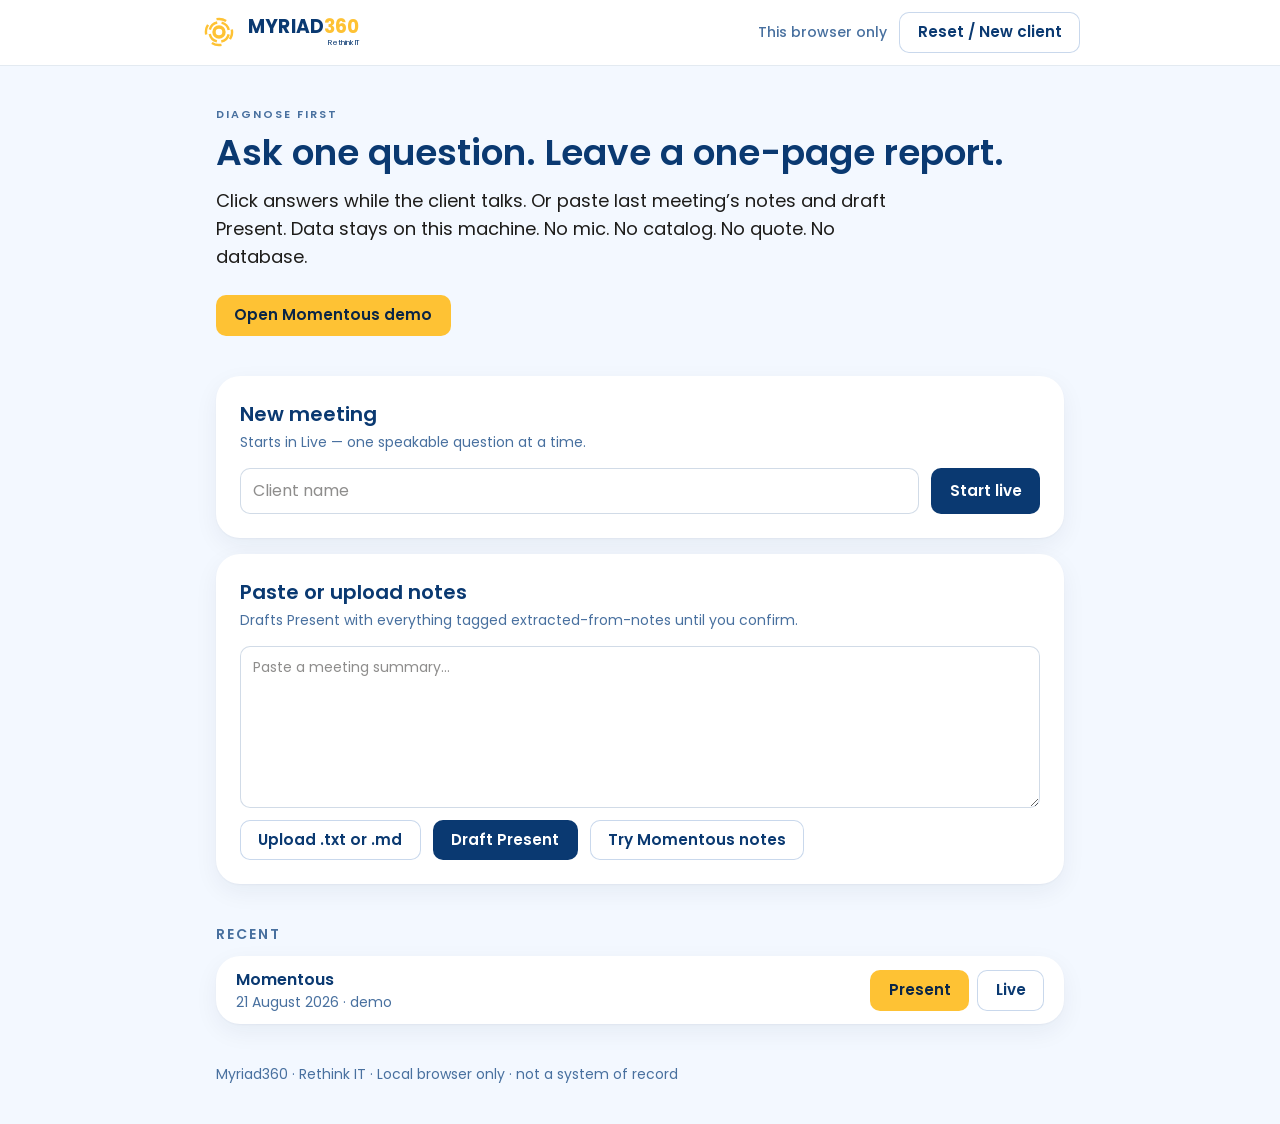
==== index.html @ f8f3e88c "Deploy Discovery Studio to myriad360.foxtcon.com foxtcon/m360-discovery-studio@165ba19d05a9b6068dd83" ====
<!doctype html>
<html lang="en">
  <head>
    <meta charset="UTF-8" />
    <link rel="icon" type="image/svg+xml" href="/favicon.svg" />
    <meta name="viewport" content="width=device-width, initial-scale=1.0" />
    <meta
      name="description"
      content="Myriad360 Discovery Studio — diagnose-first pre-sales workspace for client discovery meetings."
    />
    <title>Discovery Studio · Myriad360</title>
    <script type="module" crossorigin src="/assets/index-vj7OEhHJ.js"></script>
    <link rel="stylesheet" crossorigin href="/assets/index-Cmq-vAqn.css">
  </head>
  <body>
    <div id="root"></div>
  </body>
</html>
---- assets/index-Cmq-vAqn.css ----
@import "https://fonts.googleapis.com/css2?family=Poppins:wght@400;500;600;700&display=swap";@layer components;@layer properties{@supports (((-webkit-hyphens:none)) and (not (margin-trim:inline))) or ((-moz-orient:inline) and (not (color:rgb(from red r g b)))){*,:before,:after,::backdrop{--tw-rotate-x:initial;--tw-rotate-y:initial;--tw-rotate-z:initial;--tw-skew-x:initial;--tw-skew-y:initial;--tw-space-y-reverse:0;--tw-border-style:solid;--tw-leading:initial;--tw-font-weight:initial;--tw-tracking:initial;--tw-shadow:0 0 #0000;--tw-shadow-color:initial;--tw-shadow-alpha:100%;--tw-inset-shadow:0 0 #0000;--tw-inset-shadow-color:initial;--tw-inset-shadow-alpha:100%;--tw-ring-color:initial;--tw-ring-shadow:0 0 #0000;--tw-inset-ring-color:initial;--tw-inset-ring-shadow:0 0 #0000;--tw-ring-inset:initial;--tw-ring-offset-width:0px;--tw-ring-offset-color:#fff;--tw-ring-offset-shadow:0 0 #0000;--tw-backdrop-blur:initial;--tw-backdrop-brightness:initial;--tw-backdrop-contrast:initial;--tw-backdrop-grayscale:initial;--tw-backdrop-hue-rotate:initial;--tw-backdrop-invert:initial;--tw-backdrop-opacity:initial;--tw-backdrop-saturate:initial;--tw-backdrop-sepia:initial}}}@layer theme{:root,:host{--font-sans:"Poppins", ui-sans-serif, system-ui, sans-serif;--font-mono:ui-monospace, SFMono-Regular, Menlo, Monaco, Consolas, "Liberation Mono", "Courier New", monospace;--color-white:#fff;--spacing:.25rem;--container-2xl:42rem;--container-3xl:48rem;--text-xs:.75rem;--text-xs--line-height:calc(1 / .75);--text-sm:.875rem;--text-sm--line-height:calc(1.25 / .875);--text-lg:1.125rem;--text-lg--line-height:calc(1.75 / 1.125);--text-xl:1.25rem;--text-xl--line-height:calc(1.75 / 1.25);--text-2xl:1.5rem;--text-2xl--line-height:calc(2 / 1.5);--text-3xl:1.875rem;--text-3xl--line-height:calc(2.25 / 1.875);--text-4xl:2.25rem;--text-4xl--line-height:calc(2.5 / 2.25);--font-weight-normal:400;--font-weight-medium:500;--font-weight-semibold:600;--font-weight-bold:700;--tracking-wide:.025em;--leading-tight:1.25;--leading-snug:1.375;--leading-relaxed:1.625;--radius-2xl:1rem;--default-font-family:var(--font-sans);--default-mono-font-family:var(--font-mono);--color-navy:#0a3971;--color-midnight:#0a2546;--color-amber:#fec234;--color-dodger:#2287fd;--color-steel:#48709f;--color-alice:#f3f8ff;--color-ink:#1d1c1a;--color-success:#259d4d;--color-danger:#ea384c}}@layer base{*,:after,:before,::backdrop{box-sizing:border-box;border:0 solid;margin:0;padding:0}::file-selector-button{box-sizing:border-box;border:0 solid;margin:0;padding:0}html,:host{-webkit-text-size-adjust:100%;tab-size:4;line-height:1.5;font-family:var(--default-font-family,-apple-system, BlinkMacSystemFont, "Segoe UI", Roboto, "Helvetica Neue", "Noto Sans", Arial, sans-serif, "Apple Color Emoji", "Segoe UI Emoji", "Segoe UI Symbol", "Noto Color Emoji");font-feature-settings:var(--default-font-feature-settings,normal);font-variation-settings:var(--default-font-variation-settings,normal);-webkit-tap-highlight-color:transparent}hr{height:0;color:inherit;border-top-width:1px}abbr:where([title]){-webkit-text-decoration:underline dotted;text-decoration:underline dotted}h1,h2,h3,h4,h5,h6{font-size:inherit;font-weight:inherit}a{color:inherit;-webkit-text-decoration:inherit;-webkit-text-decoration:inherit;-webkit-text-decoration:inherit;-webkit-text-decoration:inherit;text-decoration:inherit}b,strong{font-weight:bolder}code,kbd,samp,pre{font-family:var(--default-mono-font-family,ui-monospace, SFMono-Regular, Menlo, Monaco, Consolas, "Liberation Mono", "Courier New", monospace);font-feature-settings:var(--default-mono-font-feature-settings,normal);font-variation-settings:var(--default-mono-font-variation-settings,normal);font-size:1em}small{font-size:80%}sub,sup{vertical-align:baseline;font-size:75%;line-height:0;position:relative}sub{bottom:-.25em}sup{top:-.5em}table{text-indent:0;border-color:inherit;border-collapse:collapse}:-moz-focusring:where(:not(iframe)){outline:auto}progress{vertical-align:baseline}summary{display:list-item}ol,ul,menu{list-style:none}img,svg,video,canvas,audio,iframe,embed,object{vertical-align:middle;display:block}img,video{max-width:100%;height:auto}button,input,select,optgroup,textarea{font:inherit;font-feature-settings:inherit;font-variation-settings:inherit;letter-spacing:inherit;color:inherit;opacity:1;background-color:#0000;border-radius:0}::file-selector-button{font:inherit;font-feature-settings:inherit;font-variation-settings:inherit;letter-spacing:inherit;color:inherit;opacity:1;background-color:#0000;border-radius:0}:where(select:is([multiple],[size])) optgroup{font-weight:bolder}:where(select:is([multiple],[size])) optgroup option{padding-inline-start:20px}::file-selector-button{margin-inline-end:4px}::placeholder{opacity:1}@supports (not ((-webkit-appearance:-apple-pay-button))) or (contain-intrinsic-size:1px){::placeholder{color:currentColor}@supports (color:color-mix(in lab, red, red)){::placeholder{color:color-mix(in oklab, currentcolor 50%, transparent)}}}textarea{resize:vertical}::-webkit-search-decoration{-webkit-appearance:none}::-webkit-date-and-time-value{min-height:1lh;text-align:inherit}::-webkit-datetime-edit{display:inline-flex}::-webkit-datetime-edit-fields-wrapper{padding:0}::-webkit-datetime-edit{padding-block:0}::-webkit-datetime-edit-year-field{padding-block:0}::-webkit-datetime-edit-month-field{padding-block:0}::-webkit-datetime-edit-day-field{padding-block:0}::-webkit-datetime-edit-hour-field{padding-block:0}::-webkit-datetime-edit-minute-field{padding-block:0}::-webkit-datetime-edit-second-field{padding-block:0}::-webkit-datetime-edit-millisecond-field{padding-block:0}::-webkit-datetime-edit-meridiem-field{padding-block:0}::-webkit-calendar-picker-indicator{line-height:1}:-moz-ui-invalid{box-shadow:none}button,input:where([type=button],[type=reset],[type=submit]){appearance:button}::file-selector-button{appearance:button}::-webkit-inner-spin-button{height:auto}::-webkit-outer-spin-button{height:auto}[hidden]:where(:not([hidden=until-found])){display:none!important}}@layer utilities{.sr-only{clip-path:inset(50%);white-space:nowrap;border-width:0;width:1px;height:1px;margin:-1px;padding:0;position:absolute;overflow:hidden}.sticky{position:sticky}.top-0{top:0}.z-20{z-index:20}.mx-1{margin-inline:var(--spacing)}.mx-auto{margin-inline:auto}.mt-0\.5{margin-top:calc(var(--spacing) * .5)}.mt-1{margin-top:var(--spacing)}.mt-1\.5{margin-top:calc(var(--spacing) * 1.5)}.mt-2{margin-top:calc(var(--spacing) * 2)}.mt-3{margin-top:calc(var(--spacing) * 3)}.mt-4{margin-top:calc(var(--spacing) * 4)}.mt-5{margin-top:calc(var(--spacing) * 5)}.mt-6{margin-top:calc(var(--spacing) * 6)}.mt-8{margin-top:calc(var(--spacing) * 8)}.mt-10{margin-top:calc(var(--spacing) * 10)}.mb-3{margin-bottom:calc(var(--spacing) * 3)}.mb-4{margin-bottom:calc(var(--spacing) * 4)}.mb-5{margin-bottom:calc(var(--spacing) * 5)}.ml-2{margin-left:calc(var(--spacing) * 2)}.block{display:block}.contents{display:contents}.flex{display:flex}.grid{display:grid}.hidden{display:none}.inline-flex{display:inline-flex}.h-1\.5{height:calc(var(--spacing) * 1.5)}.h-5{height:calc(var(--spacing) * 5)}.min-h-screen{min-height:100vh}.w-1\.5{width:calc(var(--spacing) * 1.5)}.w-3{width:calc(var(--spacing) * 3)}.w-5{width:calc(var(--spacing) * 5)}.w-full{width:100%}.max-w-2xl{max-width:var(--container-2xl)}.max-w-3xl{max-width:var(--container-3xl)}.max-w-\[720px\]{max-width:720px}.max-w-\[880px\]{max-width:880px}.max-w-\[1180px\]{max-width:1180px}.min-w-0{min-width:0}.min-w-\[220px\]{min-width:220px}.flex-1{flex:1}.shrink-0{flex-shrink:0}.transform{transform:var(--tw-rotate-x,) var(--tw-rotate-y,) var(--tw-rotate-z,) var(--tw-skew-x,) var(--tw-skew-y,)}.cursor-pointer{cursor:pointer}.flex-col{flex-direction:column}.flex-wrap{flex-wrap:wrap}.items-baseline{align-items:baseline}.items-center{align-items:center}.items-end{align-items:flex-end}.items-start{align-items:flex-start}.items-stretch{align-items:stretch}.justify-between{justify-content:space-between}.justify-center{justify-content:center}.justify-end{justify-content:flex-end}.gap-1{gap:var(--spacing)}.gap-2{gap:calc(var(--spacing) * 2)}.gap-2\.5{gap:calc(var(--spacing) * 2.5)}.gap-3{gap:calc(var(--spacing) * 3)}.gap-4{gap:calc(var(--spacing) * 4)}:where(.space-y-2>:not(:last-child)){--tw-space-y-reverse:0;margin-block-start:calc(calc(var(--spacing) * 2) * var(--tw-space-y-reverse));margin-block-end:calc(calc(var(--spacing) * 2) * calc(1 - var(--tw-space-y-reverse)))}.self-center{align-self:center}.self-end{align-self:flex-end}.truncate{text-overflow:ellipsis;white-space:nowrap;overflow:hidden}.overflow-hidden{overflow:hidden}.rounded-2xl{border-radius:var(--radius-2xl)}.rounded-\[0\.3rem\]{border-radius:.3rem}.rounded-\[0\.5rem\]{border-radius:.5rem}.rounded-\[0\.625rem\]{border-radius:.625rem}.rounded-full{border-radius:2147483647px}.border{border-style:var(--tw-border-style);border-width:1px}.border-0{border-style:var(--tw-border-style);border-width:0}.border-t-2{border-top-style:var(--tw-border-style);border-top-width:2px}.border-b{border-bottom-style:var(--tw-border-style);border-bottom-width:1px}.border-l-\[6px\]{border-left-style:var(--tw-border-style);border-left-width:6px}.border-dashed{--tw-border-style:dashed;border-style:dashed}.border-amber{border-color:var(--color-amber)}.border-steel\/15{border-color:#48709f26}@supports (color:color-mix(in lab, red, red)){.border-steel\/15{border-color:color-mix(in oklab, var(--color-steel) 15%, transparent)}}.border-steel\/25{border-color:#48709f40}@supports (color:color-mix(in lab, red, red)){.border-steel\/25{border-color:color-mix(in oklab, var(--color-steel) 25%, transparent)}}.border-steel\/35{border-color:#48709f59}@supports (color:color-mix(in lab, red, red)){.border-steel\/35{border-color:color-mix(in oklab, var(--color-steel) 35%, transparent)}}.border-steel\/40{border-color:#48709f66}@supports (color:color-mix(in lab, red, red)){.border-steel\/40{border-color:color-mix(in oklab, var(--color-steel) 40%, transparent)}}.bg-alice{background-color:var(--color-alice)}.bg-amber{background-color:var(--color-amber)}.bg-amber\/25{background-color:#fec23440}@supports (color:color-mix(in lab, red, red)){.bg-amber\/25{background-color:color-mix(in oklab, var(--color-amber) 25%, transparent)}}.bg-dodger{background-color:var(--color-dodger)}.bg-navy{background-color:var(--color-navy)}.bg-success\/10{background-color:#259d4d1a}@supports (color:color-mix(in lab, red, red)){.bg-success\/10{background-color:color-mix(in oklab, var(--color-success) 10%, transparent)}}.bg-transparent{background-color:#0000}.bg-white{background-color:var(--color-white)}.bg-white\/95{background-color:#fffffff2}@supports (color:color-mix(in lab, red, red)){.bg-white\/95{background-color:color-mix(in oklab, var(--color-white) 95%, transparent)}}.p-0\.5{padding:calc(var(--spacing) * .5)}.px-2{padding-inline:calc(var(--spacing) * 2)}.px-2\.5{padding-inline:calc(var(--spacing) * 2.5)}.px-3{padding-inline:calc(var(--spacing) * 3)}.px-4{padding-inline:calc(var(--spacing) * 4)}.px-5{padding-inline:calc(var(--spacing) * 5)}.px-6{padding-inline:calc(var(--spacing) * 6)}.px-8{padding-inline:calc(var(--spacing) * 8)}.py-0\.5{padding-block:calc(var(--spacing) * .5)}.py-1\.5{padding-block:calc(var(--spacing) * 1.5)}.py-2{padding-block:calc(var(--spacing) * 2)}.py-2\.5{padding-block:calc(var(--spacing) * 2.5)}.py-3{padding-block:calc(var(--spacing) * 3)}.py-5{padding-block:calc(var(--spacing) * 5)}.py-6{padding-block:calc(var(--spacing) * 6)}.py-8{padding-block:calc(var(--spacing) * 8)}.py-10{padding-block:calc(var(--spacing) * 10)}.py-12{padding-block:calc(var(--spacing) * 12)}.pb-2{padding-bottom:calc(var(--spacing) * 2)}.pb-10{padding-bottom:calc(var(--spacing) * 10)}.text-center{text-align:center}.text-left{text-align:left}.text-right{text-align:right}.text-2xl{font-size:var(--text-2xl);line-height:var(--tw-leading,var(--text-2xl--line-height))}.text-3xl{font-size:var(--text-3xl);line-height:var(--tw-leading,var(--text-3xl--line-height))}.text-4xl{font-size:var(--text-4xl);line-height:var(--tw-leading,var(--text-4xl--line-height))}.text-lg{font-size:var(--text-lg);line-height:var(--tw-leading,var(--text-lg--line-height))}.text-sm{font-size:var(--text-sm);line-height:var(--tw-leading,var(--text-sm--line-height))}.text-xl{font-size:var(--text-xl);line-height:var(--tw-leading,var(--text-xl--line-height))}.text-xs{font-size:var(--text-xs);line-height:var(--tw-leading,var(--text-xs--line-height))}.text-\[0\.98rem\]{font-size:.98rem}.text-\[1\.02rem\]{font-size:1.02rem}.text-\[1\.35rem\]{font-size:1.35rem}.text-\[10px\]{font-size:10px}.text-\[11px\]{font-size:11px}.text-\[12px\]{font-size:12px}.leading-none{--tw-leading:1;line-height:1}.leading-relaxed{--tw-leading:var(--leading-relaxed);line-height:var(--leading-relaxed)}.leading-snug{--tw-leading:var(--leading-snug);line-height:var(--leading-snug)}.leading-tight{--tw-leading:var(--leading-tight);line-height:var(--leading-tight)}.font-bold{--tw-font-weight:var(--font-weight-bold);font-weight:var(--font-weight-bold)}.font-medium{--tw-font-weight:var(--font-weight-medium);font-weight:var(--font-weight-medium)}.font-normal{--tw-font-weight:var(--font-weight-normal);font-weight:var(--font-weight-normal)}.font-semibold{--tw-font-weight:var(--font-weight-semibold);font-weight:var(--font-weight-semibold)}.tracking-\[0\.01em\]{--tw-tracking:.01em;letter-spacing:.01em}.tracking-\[0\.14em\]{--tw-tracking:.14em;letter-spacing:.14em}.tracking-\[0\.16em\]{--tw-tracking:.16em;letter-spacing:.16em}.tracking-\[0\.18em\]{--tw-tracking:.18em;letter-spacing:.18em}.tracking-wide{--tw-tracking:var(--tracking-wide);letter-spacing:var(--tracking-wide)}.text-danger{color:var(--color-danger)}.text-dodger{color:var(--color-dodger)}.text-ink{color:var(--color-ink)}.text-midnight{color:var(--color-midnight)}.text-navy{color:var(--color-navy)}.text-navy\/70{color:#0a3971b3}@supports (color:color-mix(in lab, red, red)){.text-navy\/70{color:color-mix(in oklab, var(--color-navy) 70%, transparent)}}.text-steel{color:var(--color-steel)}.text-success{color:var(--color-success)}.text-transparent{color:#0000}.text-white{color:var(--color-white)}.uppercase{text-transform:uppercase}.no-underline{text-decoration-line:none}.shadow{--tw-shadow:0 1px 3px 0 var(--tw-shadow-color,#0000001a), 0 1px 2px -1px var(--tw-shadow-color,#0000001a);box-shadow:var(--tw-inset-shadow), var(--tw-inset-ring-shadow), var(--tw-ring-offset-shadow), var(--tw-ring-shadow), var(--tw-shadow)}.backdrop-blur{--tw-backdrop-blur:blur(8px);-webkit-backdrop-filter:var(--tw-backdrop-blur,) var(--tw-backdrop-brightness,) var(--tw-backdrop-contrast,) var(--tw-backdrop-grayscale,) var(--tw-backdrop-hue-rotate,) var(--tw-backdrop-invert,) var(--tw-backdrop-opacity,) var(--tw-backdrop-saturate,) var(--tw-backdrop-sepia,);backdrop-filter:var(--tw-backdrop-blur,) var(--tw-backdrop-brightness,) var(--tw-backdrop-contrast,) var(--tw-backdrop-grayscale,) var(--tw-backdrop-hue-rotate,) var(--tw-backdrop-invert,) var(--tw-backdrop-opacity,) var(--tw-backdrop-saturate,) var(--tw-backdrop-sepia,)}.outline-none{--tw-outline-style:none;outline-style:none}.focus\:border-dodger:focus{border-color:var(--color-dodger)}@media (width>=40rem){.sm\:block{display:block}.sm\:inline{display:inline}.sm\:flex-row{flex-direction:row}.sm\:px-10{padding-inline:calc(var(--spacing) * 10)}}@media (width>=48rem){.md\:grid-cols-2{grid-template-columns:repeat(2,minmax(0,1fr))}}@media (width>=64rem){.lg\:block{display:block}.lg\:flex-row{flex-direction:row}.lg\:items-stretch{align-items:stretch}}@media print{.print\:mb-2{margin-bottom:calc(var(--spacing) * 2)}.print\:mb-3{margin-bottom:calc(var(--spacing) * 3)}.print\:block{display:block}.print\:max-w-none{max-width:none}.print\:bg-white{background-color:var(--color-white)}.print\:px-0{padding-inline:0}.print\:px-2{padding-inline:calc(var(--spacing) * 2)}.print\:px-4{padding-inline:calc(var(--spacing) * 4)}.print\:py-0{padding-block:0}.print\:py-2{padding-block:calc(var(--spacing) * 2)}.print\:py-3{padding-block:calc(var(--spacing) * 3)}.print\:text-\[8\.5pt\]{font-size:8.5pt}.print\:text-\[8pt\]{font-size:8pt}.print\:text-\[9\.5pt\]{font-size:9.5pt}.print\:text-\[9pt\]{font-size:9pt}.print\:text-\[10\.5pt\]{font-size:10.5pt}.print\:text-\[10pt\]{font-size:10pt}.print\:text-\[13pt\]{font-size:13pt}.print\:text-\[16pt\]{font-size:16pt}.print\:text-\[18pt\]{font-size:18pt}}}html{font-family:var(--font-sans)}body{color:#1d1c1a;-webkit-font-smoothing:antialiased;background:#f3f8ff;min-height:100vh;margin:0}#root{min-height:100vh}.btn{cursor:pointer;border:none;border-radius:.625rem;justify-content:center;align-items:center;gap:.5rem;padding:.7rem 1.15rem;font-size:.95rem;font-weight:600;line-height:1.2;text-decoration:none;transition:background-color .14s,color .14s,box-shadow .14s;display:inline-flex}.btn-primary{color:#fff;background:#0a3971}.btn-primary:hover,.btn-amber{color:#0a2546;background:#fec234}.btn-amber:hover{color:#0a2546;filter:brightness(.97);background:#fec234}.btn-ghost{color:#0a3971;background:#fff;box-shadow:inset 0 0 0 1px #c9d8ec}.btn-ghost:hover{color:#0a2546;box-shadow:none;background:#fec234}.card{background:#fff;border-radius:1.5rem;box-shadow:0 1px 2px #0a25460a,0 8px 24px #0a25460f}@media print{@page{size:letter;margin:.42in .48in}html,body{color:#1d1c1a!important;background:#fff!important}.no-print{display:none!important}.print-document{box-shadow:none!important;max-width:none!important;margin:0!important;padding:0!important}.card{break-inside:avoid;box-shadow:none!important}.print-tight{gap:.35rem!important;padding:.55rem .7rem!important}.planes-row{flex-direction:row!important;align-items:stretch!important;gap:.2rem!important;display:flex!important}a[href]:after{content:none!important}}@property --tw-rotate-x{syntax:"*";inherits:false}@property --tw-rotate-y{syntax:"*";inherits:false}@property --tw-rotate-z{syntax:"*";inherits:false}@property --tw-skew-x{syntax:"*";inherits:false}@property --tw-skew-y{syntax:"*";inherits:false}@property --tw-space-y-reverse{syntax:"*";inherits:false;initial-value:0}@property --tw-border-style{syntax:"*";inherits:false;initial-value:solid}@property --tw-leading{syntax:"*";inherits:false}@property --tw-font-weight{syntax:"*";inherits:false}@property --tw-tracking{syntax:"*";inherits:false}@property --tw-shadow{syntax:"*";inherits:false;initial-value:0 0 #0000}@property --tw-shadow-color{syntax:"*";inherits:false}@property --tw-shadow-alpha{syntax:"<percentage>";inherits:false;initial-value:100%}@property --tw-inset-shadow{syntax:"*";inherits:false;initial-value:0 0 #0000}@property --tw-inset-shadow-color{syntax:"*";inherits:false}@property --tw-inset-shadow-alpha{syntax:"<percentage>";inherits:false;initial-value:100%}@property --tw-ring-color{syntax:"*";inherits:false}@property --tw-ring-shadow{syntax:"*";inherits:false;initial-value:0 0 #0000}@property --tw-inset-ring-color{syntax:"*";inherits:false}@property --tw-inset-ring-shadow{syntax:"*";inherits:false;initial-value:0 0 #0000}@property --tw-ring-inset{syntax:"*";inherits:false}@property --tw-ring-offset-width{syntax:"<length>";inherits:false;initial-value:0}@property --tw-ring-offset-color{syntax:"*";inherits:false;initial-value:#fff}@property --tw-ring-offset-shadow{syntax:"*";inherits:false;initial-value:0 0 #0000}@property --tw-backdrop-blur{syntax:"*";inherits:false}@property --tw-backdrop-brightness{syntax:"*";inherits:false}@property --tw-backdrop-contrast{syntax:"*";inherits:false}@property --tw-backdrop-grayscale{syntax:"*";inherits:false}@property --tw-backdrop-hue-rotate{syntax:"*";inherits:false}@property --tw-backdrop-invert{syntax:"*";inherits:false}@property --tw-backdrop-opacity{syntax:"*";inherits:false}@property --tw-backdrop-saturate{syntax:"*";inherits:false}@property --tw-backdrop-sepia{syntax:"*";inherits:false}
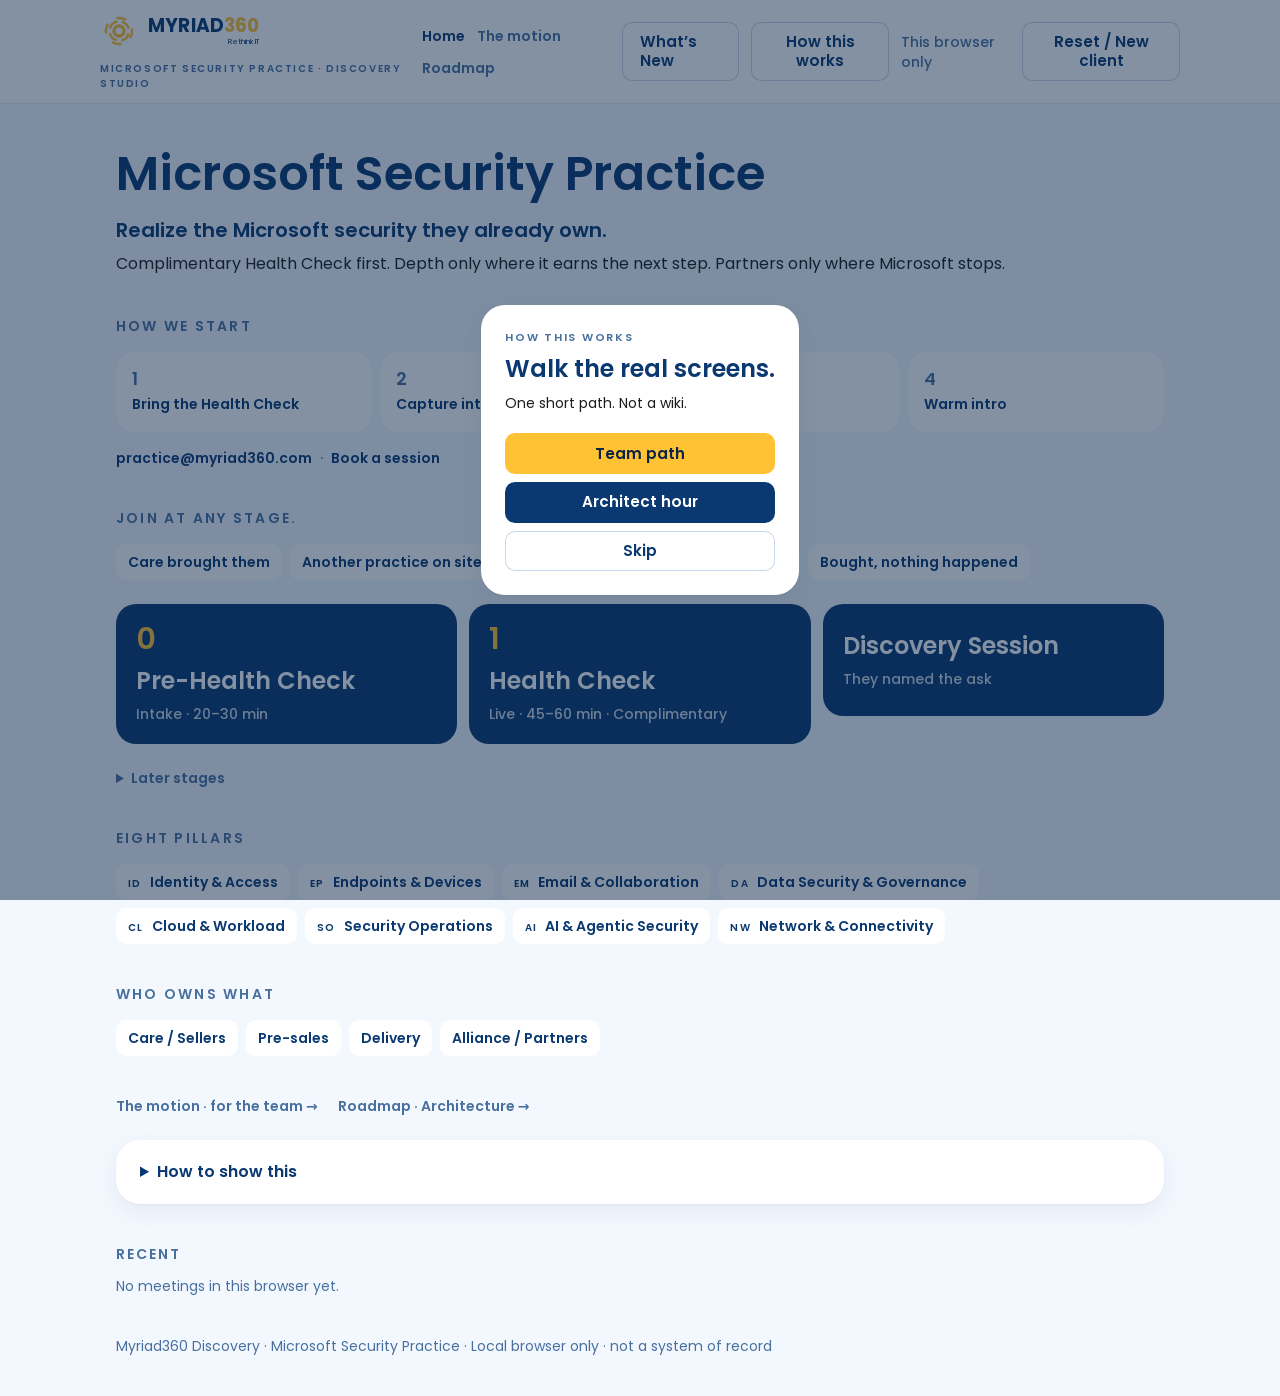
==== commit 73a23132: "Deploy Discovery Studio to myriad360.foxtcon.com foxtcon/m360-discovery-studio@4a3aa67cc996d282cb7c2" ====
--- a/index.html
+++ b/index.html
@@ -9,8 +9,8 @@
       content="Myriad360 Discovery Studio — diagnose-first pre-sales workspace for client discovery meetings."
     />
     <title>Discovery Studio · Myriad360</title>
-    <script type="module" crossorigin src="/assets/index-vj7OEhHJ.js"></script>
-    <link rel="stylesheet" crossorigin href="/assets/index-Cmq-vAqn.css">
+    <script type="module" crossorigin src="/assets/index-yeKfColb.js"></script>
+    <link rel="stylesheet" crossorigin href="/assets/index-PK5_HJaH.css">
   </head>
   <body>
     <div id="root"></div>
--- a/assets/index-PK5_HJaH.css
+++ b/assets/index-PK5_HJaH.css
@@ -0,0 +1 @@
+@import "https://fonts.googleapis.com/css2?family=Poppins:wght@400;500;600;700&display=swap";@layer components;@layer properties{@supports (((-webkit-hyphens:none)) and (not (margin-trim:inline))) or ((-moz-orient:inline) and (not (color:rgb(from red r g b)))){*,:before,:after,::backdrop{--tw-rotate-x:initial;--tw-rotate-y:initial;--tw-rotate-z:initial;--tw-skew-x:initial;--tw-skew-y:initial;--tw-space-y-reverse:0;--tw-border-style:solid;--tw-leading:initial;--tw-font-weight:initial;--tw-tracking:initial;--tw-shadow:0 0 #0000;--tw-shadow-color:initial;--tw-shadow-alpha:100%;--tw-inset-shadow:0 0 #0000;--tw-inset-shadow-color:initial;--tw-inset-shadow-alpha:100%;--tw-ring-color:initial;--tw-ring-shadow:0 0 #0000;--tw-inset-ring-color:initial;--tw-inset-ring-shadow:0 0 #0000;--tw-ring-inset:initial;--tw-ring-offset-width:0px;--tw-ring-offset-color:#fff;--tw-ring-offset-shadow:0 0 #0000;--tw-outline-style:solid;--tw-backdrop-blur:initial;--tw-backdrop-brightness:initial;--tw-backdrop-contrast:initial;--tw-backdrop-grayscale:initial;--tw-backdrop-hue-rotate:initial;--tw-backdrop-invert:initial;--tw-backdrop-opacity:initial;--tw-backdrop-saturate:initial;--tw-backdrop-sepia:initial}}}@layer theme{:root,:host{--font-sans:"Poppins", ui-sans-serif, system-ui, sans-serif;--font-mono:ui-monospace, SFMono-Regular, Menlo, Monaco, Consolas, "Liberation Mono", "Courier New", monospace;--color-white:#fff;--spacing:.25rem;--container-xs:20rem;--container-md:28rem;--container-2xl:42rem;--container-3xl:48rem;--text-xs:.75rem;--text-xs--line-height:calc(1 / .75);--text-sm:.875rem;--text-sm--line-height:calc(1.25 / .875);--text-base:1rem;--text-base--line-height:calc(1.5 / 1);--text-lg:1.125rem;--text-lg--line-height:calc(1.75 / 1.125);--text-xl:1.25rem;--text-xl--line-height:calc(1.75 / 1.25);--text-2xl:1.5rem;--text-2xl--line-height:calc(2 / 1.5);--text-3xl:1.875rem;--text-3xl--line-height:calc(2.25 / 1.875);--text-4xl:2.25rem;--text-4xl--line-height:calc(2.5 / 2.25);--text-5xl:3rem;--text-5xl--line-height:1;--font-weight-normal:400;--font-weight-medium:500;--font-weight-semibold:600;--font-weight-bold:700;--leading-tight:1.25;--leading-snug:1.375;--leading-relaxed:1.625;--radius-sm:.25rem;--radius-md:.375rem;--radius-xl:.75rem;--radius-2xl:1rem;--default-transition-duration:.15s;--default-transition-timing-function:cubic-bezier(.4, 0, .2, 1);--default-font-family:var(--font-sans);--default-mono-font-family:var(--font-mono);--color-navy:#0a3971;--color-midnight:#0a2546;--color-amber:#fec234;--color-dodger:#2287fd;--color-steel:#48709f;--color-alice:#f3f8ff;--color-ink:#1d1c1a;--color-success:#259d4d}}@layer base{*,:after,:before,::backdrop{box-sizing:border-box;border:0 solid;margin:0;padding:0}::file-selector-button{box-sizing:border-box;border:0 solid;margin:0;padding:0}html,:host{-webkit-text-size-adjust:100%;tab-size:4;line-height:1.5;font-family:var(--default-font-family,-apple-system, BlinkMacSystemFont, "Segoe UI", Roboto, "Helvetica Neue", "Noto Sans", Arial, sans-serif, "Apple Color Emoji", "Segoe UI Emoji", "Segoe UI Symbol", "Noto Color Emoji");font-feature-settings:var(--default-font-feature-settings,normal);font-variation-settings:var(--default-font-variation-settings,normal);-webkit-tap-highlight-color:transparent}hr{height:0;color:inherit;border-top-width:1px}abbr:where([title]){-webkit-text-decoration:underline dotted;text-decoration:underline dotted}h1,h2,h3,h4,h5,h6{font-size:inherit;font-weight:inherit}a{color:inherit;-webkit-text-decoration:inherit;-webkit-text-decoration:inherit;-webkit-text-decoration:inherit;-webkit-text-decoration:inherit;text-decoration:inherit}b,strong{font-weight:bolder}code,kbd,samp,pre{font-family:var(--default-mono-font-family,ui-monospace, SFMono-Regular, Menlo, Monaco, Consolas, "Liberation Mono", "Courier New", monospace);font-feature-settings:var(--default-mono-font-feature-settings,normal);font-variation-settings:var(--default-mono-font-variation-settings,normal);font-size:1em}small{font-size:80%}sub,sup{vertical-align:baseline;font-size:75%;line-height:0;position:relative}sub{bottom:-.25em}sup{top:-.5em}table{text-indent:0;border-color:inherit;border-collapse:collapse}:-moz-focusring:where(:not(iframe)){outline:auto}progress{vertical-align:baseline}summary{display:list-item}ol,ul,menu{list-style:none}img,svg,video,canvas,audio,iframe,embed,object{vertical-align:middle;display:block}img,video{max-width:100%;height:auto}button,input,select,optgroup,textarea{font:inherit;font-feature-settings:inherit;font-variation-settings:inherit;letter-spacing:inherit;color:inherit;opacity:1;background-color:#0000;border-radius:0}::file-selector-button{font:inherit;font-feature-settings:inherit;font-variation-settings:inherit;letter-spacing:inherit;color:inherit;opacity:1;background-color:#0000;border-radius:0}:where(select:is([multiple],[size])) optgroup{font-weight:bolder}:where(select:is([multiple],[size])) optgroup option{padding-inline-start:20px}::file-selector-button{margin-inline-end:4px}::placeholder{opacity:1}@supports (not ((-webkit-appearance:-apple-pay-button))) or (contain-intrinsic-size:1px){::placeholder{color:currentColor}@supports (color:color-mix(in lab, red, red)){::placeholder{color:color-mix(in oklab, currentcolor 50%, transparent)}}}textarea{resize:vertical}::-webkit-search-decoration{-webkit-appearance:none}::-webkit-date-and-time-value{min-height:1lh;text-align:inherit}::-webkit-datetime-edit{display:inline-flex}::-webkit-datetime-edit-fields-wrapper{padding:0}::-webkit-datetime-edit{padding-block:0}::-webkit-datetime-edit-year-field{padding-block:0}::-webkit-datetime-edit-month-field{padding-block:0}::-webkit-datetime-edit-day-field{padding-block:0}::-webkit-datetime-edit-hour-field{padding-block:0}::-webkit-datetime-edit-minute-field{padding-block:0}::-webkit-datetime-edit-second-field{padding-block:0}::-webkit-datetime-edit-millisecond-field{padding-block:0}::-webkit-datetime-edit-meridiem-field{padding-block:0}::-webkit-calendar-picker-indicator{line-height:1}:-moz-ui-invalid{box-shadow:none}button,input:where([type=button],[type=reset],[type=submit]){appearance:button}::file-selector-button{appearance:button}::-webkit-inner-spin-button{height:auto}::-webkit-outer-spin-button{height:auto}[hidden]:where(:not([hidden=until-found])){display:none!important}}@layer utilities{.pointer-events-auto{pointer-events:auto}.pointer-events-none{pointer-events:none}.sr-only{clip-path:inset(50%);white-space:nowrap;border-width:0;width:1px;height:1px;margin:-1px;padding:0;position:absolute;overflow:hidden}.absolute{position:absolute}.fixed{position:fixed}.sticky{position:sticky}.inset-0{inset:0}.top-0{top:0}.z-20{z-index:20}.z-40{z-index:40}.z-50{z-index:50}.container{width:100%}@media (width>=40rem){.container{max-width:40rem}}@media (width>=48rem){.container{max-width:48rem}}@media (width>=64rem){.container{max-width:64rem}}@media (width>=80rem){.container{max-width:80rem}}@media (width>=96rem){.container{max-width:96rem}}.mx-2{margin-inline:calc(var(--spacing) * 2)}.mx-auto{margin-inline:auto}.mt-0\.5{margin-top:calc(var(--spacing) * .5)}.mt-1{margin-top:var(--spacing)}.mt-2{margin-top:calc(var(--spacing) * 2)}.mt-3{margin-top:calc(var(--spacing) * 3)}.mt-4{margin-top:calc(var(--spacing) * 4)}.mt-5{margin-top:calc(var(--spacing) * 5)}.mt-6{margin-top:calc(var(--spacing) * 6)}.mt-8{margin-top:calc(var(--spacing) * 8)}.mt-10{margin-top:calc(var(--spacing) * 10)}.mt-12{margin-top:calc(var(--spacing) * 12)}.mt-14{margin-top:calc(var(--spacing) * 14)}.mr-2{margin-right:calc(var(--spacing) * 2)}.mb-2{margin-bottom:calc(var(--spacing) * 2)}.mb-3{margin-bottom:calc(var(--spacing) * 3)}.mb-4{margin-bottom:calc(var(--spacing) * 4)}.mb-5{margin-bottom:calc(var(--spacing) * 5)}.ml-2{margin-left:calc(var(--spacing) * 2)}.block{display:block}.contents{display:contents}.flex{display:flex}.grid{display:grid}.hidden{display:none}.inline-block{display:inline-block}.inline-flex{display:inline-flex}.table{display:table}.h-0\.5{height:calc(var(--spacing) * .5)}.h-1\.5{height:calc(var(--spacing) * 1.5)}.h-3\.5{height:calc(var(--spacing) * 3.5)}.h-9{height:calc(var(--spacing) * 9)}.h-28{height:calc(var(--spacing) * 28)}.h-full{height:100%}.min-h-0{min-height:0}.min-h-10{min-height:calc(var(--spacing) * 10)}.min-h-20{min-height:calc(var(--spacing) * 20)}.min-h-28{min-height:calc(var(--spacing) * 28)}.min-h-36{min-height:calc(var(--spacing) * 36)}.min-h-\[5\.5rem\]{min-height:5.5rem}.min-h-screen{min-height:100vh}.w-3\.5{width:calc(var(--spacing) * 3.5)}.w-20{width:calc(var(--spacing) * 20)}.w-\[16\%\]{width:16%}.w-\[34\%\]{width:34%}.w-\[min\(22rem\,calc\(100vw-2rem\)\)\]{width:min(22rem,100vw - 2rem)}.w-full{width:100%}.max-w-2xl{max-width:var(--container-2xl)}.max-w-3xl{max-width:var(--container-3xl)}.max-w-\[520px\]{max-width:520px}.max-w-\[880px\]{max-width:880px}.max-w-\[1080px\]{max-width:1080px}.max-w-\[1180px\]{max-width:1180px}.max-w-md{max-width:var(--container-md)}.max-w-xs{max-width:var(--container-xs)}.min-w-0{min-width:0}.min-w-\[9rem\]{min-width:9rem}.min-w-\[10rem\]{min-width:10rem}.min-w-\[220px\]{min-width:220px}.min-w-\[240px\]{min-width:240px}.flex-1{flex:1}.shrink-0{flex-shrink:0}.border-collapse{border-collapse:collapse}.transform{transform:var(--tw-rotate-x,) var(--tw-rotate-y,) var(--tw-rotate-z,) var(--tw-skew-x,) var(--tw-skew-y,)}.cursor-default{cursor:default}.cursor-pointer{cursor:pointer}.resize{resize:both}.list-decimal{list-style-type:decimal}.list-disc{list-style-type:disc}.grid-cols-1{grid-template-columns:repeat(1,minmax(0,1fr))}.grid-cols-2{grid-template-columns:repeat(2,minmax(0,1fr))}.flex-col{flex-direction:column}.flex-wrap{flex-wrap:wrap}.items-baseline{align-items:baseline}.items-center{align-items:center}.items-end{align-items:flex-end}.items-start{align-items:flex-start}.items-stretch{align-items:stretch}.justify-between{justify-content:space-between}.justify-center{justify-content:center}.justify-end{justify-content:flex-end}.gap-1{gap:var(--spacing)}.gap-1\.5{gap:calc(var(--spacing) * 1.5)}.gap-2{gap:calc(var(--spacing) * 2)}.gap-2\.5{gap:calc(var(--spacing) * 2.5)}.gap-3{gap:calc(var(--spacing) * 3)}.gap-4{gap:calc(var(--spacing) * 4)}.gap-5{gap:calc(var(--spacing) * 5)}.gap-6{gap:calc(var(--spacing) * 6)}:where(.space-y-1>:not(:last-child)){--tw-space-y-reverse:0;margin-block-start:calc(var(--spacing) * var(--tw-space-y-reverse));margin-block-end:calc(var(--spacing) * calc(1 - var(--tw-space-y-reverse)))}:where(.space-y-2>:not(:last-child)){--tw-space-y-reverse:0;margin-block-start:calc(calc(var(--spacing) * 2) * var(--tw-space-y-reverse));margin-block-end:calc(calc(var(--spacing) * 2) * calc(1 - var(--tw-space-y-reverse)))}:where(.space-y-3>:not(:last-child)){--tw-space-y-reverse:0;margin-block-start:calc(calc(var(--spacing) * 3) * var(--tw-space-y-reverse));margin-block-end:calc(calc(var(--spacing) * 3) * calc(1 - var(--tw-space-y-reverse)))}:where(.space-y-4>:not(:last-child)){--tw-space-y-reverse:0;margin-block-start:calc(calc(var(--spacing) * 4) * var(--tw-space-y-reverse));margin-block-end:calc(calc(var(--spacing) * 4) * calc(1 - var(--tw-space-y-reverse)))}:where(.space-y-8>:not(:last-child)){--tw-space-y-reverse:0;margin-block-start:calc(calc(var(--spacing) * 8) * var(--tw-space-y-reverse));margin-block-end:calc(calc(var(--spacing) * 8) * calc(1 - var(--tw-space-y-reverse)))}.gap-x-5{column-gap:calc(var(--spacing) * 5)}.gap-y-2{row-gap:calc(var(--spacing) * 2)}.self-end{align-self:flex-end}.truncate{text-overflow:ellipsis;white-space:nowrap;overflow:hidden}.overflow-hidden{overflow:hidden}.overflow-x-auto{overflow-x:auto}.overflow-y-auto{overflow-y:auto}.rounded-2xl{border-radius:var(--radius-2xl)}.rounded-\[0\.5rem\]{border-radius:.5rem}.rounded-\[0\.75rem\]{border-radius:.75rem}.rounded-\[0\.625rem\]{border-radius:.625rem}.rounded-\[1\.25rem\]{border-radius:1.25rem}.rounded-\[1rem\]{border-radius:1rem}.rounded-full{border-radius:2147483647px}.rounded-md{border-radius:var(--radius-md)}.rounded-sm{border-radius:var(--radius-sm)}.rounded-xl{border-radius:var(--radius-xl)}.rounded-t-2xl{border-top-left-radius:var(--radius-2xl);border-top-right-radius:var(--radius-2xl)}.rounded-b-2xl{border-bottom-right-radius:var(--radius-2xl);border-bottom-left-radius:var(--radius-2xl)}.border{border-style:var(--tw-border-style);border-width:1px}.border-0{border-style:var(--tw-border-style);border-width:0}.border-t{border-top-style:var(--tw-border-style);border-top-width:1px}.border-b{border-bottom-style:var(--tw-border-style);border-bottom-width:1px}.border-l-\[6px\]{border-left-style:var(--tw-border-style);border-left-width:6px}.border-\[\#e4e9ee\]{border-color:#e4e9ee}.border-amber{border-color:var(--color-amber)}.border-steel\/10{border-color:#48709f1a}@supports (color:color-mix(in lab, red, red)){.border-steel\/10{border-color:color-mix(in oklab, var(--color-steel) 10%, transparent)}}.border-steel\/15{border-color:#48709f26}@supports (color:color-mix(in lab, red, red)){.border-steel\/15{border-color:color-mix(in oklab, var(--color-steel) 15%, transparent)}}.border-steel\/20{border-color:#48709f33}@supports (color:color-mix(in lab, red, red)){.border-steel\/20{border-color:color-mix(in oklab, var(--color-steel) 20%, transparent)}}.border-steel\/25{border-color:#48709f40}@supports (color:color-mix(in lab, red, red)){.border-steel\/25{border-color:color-mix(in oklab, var(--color-steel) 25%, transparent)}}.bg-alice{background-color:var(--color-alice)}.bg-amber{background-color:var(--color-amber)}.bg-amber\/25{background-color:#fec23440}@supports (color:color-mix(in lab, red, red)){.bg-amber\/25{background-color:color-mix(in oklab, var(--color-amber) 25%, transparent)}}.bg-amber\/30{background-color:#fec2344d}@supports (color:color-mix(in lab, red, red)){.bg-amber\/30{background-color:color-mix(in oklab, var(--color-amber) 30%, transparent)}}.bg-amber\/40{background-color:#fec23466}@supports (color:color-mix(in lab, red, red)){.bg-amber\/40{background-color:color-mix(in oklab, var(--color-amber) 40%, transparent)}}.bg-dodger{background-color:var(--color-dodger)}.bg-midnight\/50{background-color:#0a254680}@supports (color:color-mix(in lab, red, red)){.bg-midnight\/50{background-color:color-mix(in oklab, var(--color-midnight) 50%, transparent)}}.bg-navy{background-color:var(--color-navy)}.bg-navy\/20{background-color:#0a397133}@supports (color:color-mix(in lab, red, red)){.bg-navy\/20{background-color:color-mix(in oklab, var(--color-navy) 20%, transparent)}}.bg-success\/10{background-color:#259d4d1a}@supports (color:color-mix(in lab, red, red)){.bg-success\/10{background-color:color-mix(in oklab, var(--color-success) 10%, transparent)}}.bg-transparent{background-color:#0000}.bg-white{background-color:var(--color-white)}.bg-white\/60{background-color:#fff9}@supports (color:color-mix(in lab, red, red)){.bg-white\/60{background-color:color-mix(in oklab, var(--color-white) 60%, transparent)}}.bg-white\/80{background-color:#fffc}@supports (color:color-mix(in lab, red, red)){.bg-white\/80{background-color:color-mix(in oklab, var(--color-white) 80%, transparent)}}.bg-white\/95{background-color:#fffffff2}@supports (color:color-mix(in lab, red, red)){.bg-white\/95{background-color:color-mix(in oklab, var(--color-white) 95%, transparent)}}.p-0\.5{padding:calc(var(--spacing) * .5)}.px-1{padding-inline:var(--spacing)}.px-2{padding-inline:calc(var(--spacing) * 2)}.px-2\.5{padding-inline:calc(var(--spacing) * 2.5)}.px-3{padding-inline:calc(var(--spacing) * 3)}.px-3\.5{padding-inline:calc(var(--spacing) * 3.5)}.px-4{padding-inline:calc(var(--spacing) * 4)}.px-5{padding-inline:calc(var(--spacing) * 5)}.px-6{padding-inline:calc(var(--spacing) * 6)}.px-8{padding-inline:calc(var(--spacing) * 8)}.py-0\.5{padding-block:calc(var(--spacing) * .5)}.py-1{padding-block:var(--spacing)}.py-1\.5{padding-block:calc(var(--spacing) * 1.5)}.py-2{padding-block:calc(var(--spacing) * 2)}.py-2\.5{padding-block:calc(var(--spacing) * 2.5)}.py-3{padding-block:calc(var(--spacing) * 3)}.py-4{padding-block:calc(var(--spacing) * 4)}.py-5{padding-block:calc(var(--spacing) * 5)}.py-6{padding-block:calc(var(--spacing) * 6)}.py-8{padding-block:calc(var(--spacing) * 8)}.py-10{padding-block:calc(var(--spacing) * 10)}.pr-3{padding-right:calc(var(--spacing) * 3)}.pb-2{padding-bottom:calc(var(--spacing) * 2)}.pb-10{padding-bottom:calc(var(--spacing) * 10)}.pl-5{padding-left:calc(var(--spacing) * 5)}.text-center{text-align:center}.text-left{text-align:left}.text-right{text-align:right}.align-middle{vertical-align:middle}.text-2xl{font-size:var(--text-2xl);line-height:var(--tw-leading,var(--text-2xl--line-height))}.text-3xl{font-size:var(--text-3xl);line-height:var(--tw-leading,var(--text-3xl--line-height))}.text-4xl{font-size:var(--text-4xl);line-height:var(--tw-leading,var(--text-4xl--line-height))}.text-5xl{font-size:var(--text-5xl);line-height:var(--tw-leading,var(--text-5xl--line-height))}.text-base{font-size:var(--text-base);line-height:var(--tw-leading,var(--text-base--line-height))}.text-lg{font-size:var(--text-lg);line-height:var(--tw-leading,var(--text-lg--line-height))}.text-sm{font-size:var(--text-sm);line-height:var(--tw-leading,var(--text-sm--line-height))}.text-xl{font-size:var(--text-xl);line-height:var(--tw-leading,var(--text-xl--line-height))}.text-xs{font-size:var(--text-xs);line-height:var(--tw-leading,var(--text-xs--line-height))}.text-\[1\.02rem\]{font-size:1.02rem}.text-\[1\.35rem\]{font-size:1.35rem}.text-\[10px\]{font-size:10px}.text-\[11px\]{font-size:11px}.text-\[13px\]{font-size:13px}.leading-5{--tw-leading:calc(var(--spacing) * 5);line-height:calc(var(--spacing) * 5)}.leading-none{--tw-leading:1;line-height:1}.leading-relaxed{--tw-leading:var(--leading-relaxed);line-height:var(--leading-relaxed)}.leading-snug{--tw-leading:var(--leading-snug);line-height:var(--leading-snug)}.leading-tight{--tw-leading:var(--leading-tight);line-height:var(--leading-tight)}.font-bold{--tw-font-weight:var(--font-weight-bold);font-weight:var(--font-weight-bold)}.font-medium{--tw-font-weight:var(--font-weight-medium);font-weight:var(--font-weight-medium)}.font-normal{--tw-font-weight:var(--font-weight-normal);font-weight:var(--font-weight-normal)}.font-semibold{--tw-font-weight:var(--font-weight-semibold);font-weight:var(--font-weight-semibold)}.tracking-\[0\.01em\]{--tw-tracking:.01em;letter-spacing:.01em}.tracking-\[0\.12em\]{--tw-tracking:.12em;letter-spacing:.12em}.tracking-\[0\.14em\]{--tw-tracking:.14em;letter-spacing:.14em}.tracking-\[0\.16em\]{--tw-tracking:.16em;letter-spacing:.16em}.tracking-\[0\.18em\]{--tw-tracking:.18em;letter-spacing:.18em}.text-amber{color:var(--color-amber)}.text-dodger{color:var(--color-dodger)}.text-ink{color:var(--color-ink)}.text-midnight{color:var(--color-midnight)}.text-midnight\/80{color:#0a2546cc}@supports (color:color-mix(in lab, red, red)){.text-midnight\/80{color:color-mix(in oklab, var(--color-midnight) 80%, transparent)}}.text-navy{color:var(--color-navy)}.text-steel{color:var(--color-steel)}.text-steel\/80{color:#48709fcc}@supports (color:color-mix(in lab, red, red)){.text-steel\/80{color:color-mix(in oklab, var(--color-steel) 80%, transparent)}}.text-success{color:var(--color-success)}.text-white{color:var(--color-white)}.text-white\/80{color:#fffc}@supports (color:color-mix(in lab, red, red)){.text-white\/80{color:color-mix(in oklab, var(--color-white) 80%, transparent)}}.text-white\/85{color:#ffffffd9}@supports (color:color-mix(in lab, red, red)){.text-white\/85{color:color-mix(in oklab, var(--color-white) 85%, transparent)}}.text-white\/90{color:#ffffffe6}@supports (color:color-mix(in lab, red, red)){.text-white\/90{color:color-mix(in oklab, var(--color-white) 90%, transparent)}}.uppercase{text-transform:uppercase}.no-underline{text-decoration-line:none}.shadow{--tw-shadow:0 1px 3px 0 var(--tw-shadow-color,#0000001a), 0 1px 2px -1px var(--tw-shadow-color,#0000001a);box-shadow:var(--tw-inset-shadow), var(--tw-inset-ring-shadow), var(--tw-ring-offset-shadow), var(--tw-ring-shadow), var(--tw-shadow)}.shadow-2xl{--tw-shadow:0 25px 50px -12px var(--tw-shadow-color,#00000040);box-shadow:var(--tw-inset-shadow), var(--tw-inset-ring-shadow), var(--tw-ring-offset-shadow), var(--tw-ring-shadow), var(--tw-shadow)}.shadow-lg{--tw-shadow:0 10px 15px -3px var(--tw-shadow-color,#0000001a), 0 4px 6px -4px var(--tw-shadow-color,#0000001a);box-shadow:var(--tw-inset-shadow), var(--tw-inset-ring-shadow), var(--tw-ring-offset-shadow), var(--tw-ring-shadow), var(--tw-shadow)}.shadow-sm{--tw-shadow:0 1px 3px 0 var(--tw-shadow-color,#0000001a), 0 1px 2px -1px var(--tw-shadow-color,#0000001a);box-shadow:var(--tw-inset-shadow), var(--tw-inset-ring-shadow), var(--tw-ring-offset-shadow), var(--tw-ring-shadow), var(--tw-shadow)}.ring,.ring-1{--tw-ring-shadow:var(--tw-ring-inset,) 0 0 0 calc(1px + var(--tw-ring-offset-width)) var(--tw-ring-color,currentcolor);box-shadow:var(--tw-inset-shadow), var(--tw-inset-ring-shadow), var(--tw-ring-offset-shadow), var(--tw-ring-shadow), var(--tw-shadow)}.ring-2{--tw-ring-shadow:var(--tw-ring-inset,) 0 0 0 calc(2px + var(--tw-ring-offset-width)) var(--tw-ring-color,currentcolor);box-shadow:var(--tw-inset-shadow), var(--tw-inset-ring-shadow), var(--tw-ring-offset-shadow), var(--tw-ring-shadow), var(--tw-shadow)}.ring-amber{--tw-ring-color:var(--color-amber)}.ring-dodger\/40{--tw-ring-color:#2287fd66}@supports (color:color-mix(in lab, red, red)){.ring-dodger\/40{--tw-ring-color:color-mix(in oklab, var(--color-dodger) 40%, transparent)}}.ring-steel\/15{--tw-ring-color:#48709f26}@supports (color:color-mix(in lab, red, red)){.ring-steel\/15{--tw-ring-color:color-mix(in oklab, var(--color-steel) 15%, transparent)}}.outline{outline-style:var(--tw-outline-style);outline-width:1px}.backdrop-blur{--tw-backdrop-blur:blur(8px);-webkit-backdrop-filter:var(--tw-backdrop-blur,) var(--tw-backdrop-brightness,) var(--tw-backdrop-contrast,) var(--tw-backdrop-grayscale,) var(--tw-backdrop-hue-rotate,) var(--tw-backdrop-invert,) var(--tw-backdrop-opacity,) var(--tw-backdrop-saturate,) var(--tw-backdrop-sepia,);backdrop-filter:var(--tw-backdrop-blur,) var(--tw-backdrop-brightness,) var(--tw-backdrop-contrast,) var(--tw-backdrop-grayscale,) var(--tw-backdrop-hue-rotate,) var(--tw-backdrop-invert,) var(--tw-backdrop-opacity,) var(--tw-backdrop-saturate,) var(--tw-backdrop-sepia,)}.transition{transition-property:color,background-color,border-color,outline-color,text-decoration-color,fill,stroke,--tw-gradient-from,--tw-gradient-via,--tw-gradient-to,opacity,box-shadow,transform,translate,scale,rotate,filter,-webkit-backdrop-filter,backdrop-filter,display,content-visibility,overlay,pointer-events;transition-timing-function:var(--tw-ease,var(--default-transition-timing-function));transition-duration:var(--tw-duration,var(--default-transition-duration))}.outline-none{--tw-outline-style:none;outline-style:none}@media (hover:hover){.hover\:border-dodger:hover{border-color:var(--color-dodger)}.hover\:bg-white:hover{background-color:var(--color-white)}.hover\:text-navy:hover{color:var(--color-navy)}.hover\:underline:hover{text-decoration-line:underline}}.focus\:border-dodger:focus{border-color:var(--color-dodger)}.disabled\:cursor-default:disabled{cursor:default}@media (width>=40rem){.sm\:block{display:block}.sm\:flex{display:flex}.sm\:grid-cols-2{grid-template-columns:repeat(2,minmax(0,1fr))}.sm\:grid-cols-3{grid-template-columns:repeat(3,minmax(0,1fr))}.sm\:grid-cols-5{grid-template-columns:repeat(5,minmax(0,1fr))}.sm\:flex-col{flex-direction:column}.sm\:px-6{padding-inline:calc(var(--spacing) * 6)}.sm\:px-10{padding-inline:calc(var(--spacing) * 10)}.sm\:text-4xl{font-size:var(--text-4xl);line-height:var(--tw-leading,var(--text-4xl--line-height))}}@media (width>=48rem){.md\:grid-cols-2{grid-template-columns:repeat(2,minmax(0,1fr))}.md\:grid-cols-3{grid-template-columns:repeat(3,minmax(0,1fr))}}@media (width>=64rem){.lg\:sticky{position:sticky}.lg\:top-20{top:calc(var(--spacing) * 20)}.lg\:block{display:block}.lg\:hidden{display:none}.lg\:w-\[320px\]{width:320px}.lg\:grid-cols-4{grid-template-columns:repeat(4,minmax(0,1fr))}.lg\:grid-cols-5{grid-template-columns:repeat(5,minmax(0,1fr))}.lg\:flex-row{flex-direction:row}.lg\:items-center{align-items:center}.lg\:items-start{align-items:flex-start}.lg\:justify-between{justify-content:space-between}}@media (width>=80rem){.xl\:grid-cols-5{grid-template-columns:repeat(5,minmax(0,1fr))}}@media print{.print\:mb-2{margin-bottom:calc(var(--spacing) * 2)}.print\:mb-3{margin-bottom:calc(var(--spacing) * 3)}.print\:block{display:block}.print\:max-w-none{max-width:none}.print\:bg-white{background-color:var(--color-white)}.print\:px-0{padding-inline:0}.print\:px-4{padding-inline:calc(var(--spacing) * 4)}.print\:py-0{padding-block:0}.print\:py-3{padding-block:calc(var(--spacing) * 3)}.print\:text-\[8\.5pt\]{font-size:8.5pt}.print\:text-\[9\.5pt\]{font-size:9.5pt}.print\:text-\[9pt\]{font-size:9pt}.print\:text-\[10\.5pt\]{font-size:10.5pt}.print\:text-\[16pt\]{font-size:16pt}.print\:text-\[18pt\]{font-size:18pt}}}html{font-family:var(--font-sans)}body{color:#1d1c1a;-webkit-font-smoothing:antialiased;background:#f3f8ff;min-height:100vh;margin:0}#root{min-height:100vh}.btn{cursor:pointer;border:none;border-radius:.625rem;justify-content:center;align-items:center;gap:.5rem;padding:.7rem 1.15rem;font-size:.95rem;font-weight:600;line-height:1.2;text-decoration:none;transition:background-color .14s,color .14s,box-shadow .14s;display:inline-flex}.btn-primary{color:#fff;background:#0a3971}.btn-primary:hover,.btn-amber{color:#0a2546;background:#fec234}.btn-amber:hover{color:#0a2546;filter:brightness(.97);background:#fec234}.btn-ghost{color:#0a3971;background:#fff;box-shadow:inset 0 0 0 1px #c9d8ec}.btn-ghost:hover{color:#0a2546;box-shadow:none;background:#fec234}.card{background:#fff;border-radius:1.5rem;box-shadow:0 1px 2px #0a25460a,0 8px 24px #0a25460f}@media print{@page{size:letter;margin:.42in .48in}html,body{color:#1d1c1a!important;background:#fff!important}.no-print{display:none!important}.print-document{box-shadow:none!important;max-width:none!important;margin:0!important;padding:0!important}.card{break-inside:avoid;box-shadow:none!important}.print-tight{gap:.35rem!important;padding:.55rem .7rem!important}.planes-row{flex-direction:row!important;align-items:stretch!important;gap:.2rem!important;display:flex!important}a[href]:after{content:none!important}}@property --tw-rotate-x{syntax:"*";inherits:false}@property --tw-rotate-y{syntax:"*";inherits:false}@property --tw-rotate-z{syntax:"*";inherits:false}@property --tw-skew-x{syntax:"*";inherits:false}@property --tw-skew-y{syntax:"*";inherits:false}@property --tw-space-y-reverse{syntax:"*";inherits:false;initial-value:0}@property --tw-border-style{syntax:"*";inherits:false;initial-value:solid}@property --tw-leading{syntax:"*";inherits:false}@property --tw-font-weight{syntax:"*";inherits:false}@property --tw-tracking{syntax:"*";inherits:false}@property --tw-shadow{syntax:"*";inherits:false;initial-value:0 0 #0000}@property --tw-shadow-color{syntax:"*";inherits:false}@property --tw-shadow-alpha{syntax:"<percentage>";inherits:false;initial-value:100%}@property --tw-inset-shadow{syntax:"*";inherits:false;initial-value:0 0 #0000}@property --tw-inset-shadow-color{syntax:"*";inherits:false}@property --tw-inset-shadow-alpha{syntax:"<percentage>";inherits:false;initial-value:100%}@property --tw-ring-color{syntax:"*";inherits:false}@property --tw-ring-shadow{syntax:"*";inherits:false;initial-value:0 0 #0000}@property --tw-inset-ring-color{syntax:"*";inherits:false}@property --tw-inset-ring-shadow{syntax:"*";inherits:false;initial-value:0 0 #0000}@property --tw-ring-inset{syntax:"*";inherits:false}@property --tw-ring-offset-width{syntax:"<length>";inherits:false;initial-value:0}@property --tw-ring-offset-color{syntax:"*";inherits:false;initial-value:#fff}@property --tw-ring-offset-shadow{syntax:"*";inherits:false;initial-value:0 0 #0000}@property --tw-outline-style{syntax:"*";inherits:false;initial-value:solid}@property --tw-backdrop-blur{syntax:"*";inherits:false}@property --tw-backdrop-brightness{syntax:"*";inherits:false}@property --tw-backdrop-contrast{syntax:"*";inherits:false}@property --tw-backdrop-grayscale{syntax:"*";inherits:false}@property --tw-backdrop-hue-rotate{syntax:"*";inherits:false}@property --tw-backdrop-invert{syntax:"*";inherits:false}@property --tw-backdrop-opacity{syntax:"*";inherits:false}@property --tw-backdrop-saturate{syntax:"*";inherits:false}@property --tw-backdrop-sepia{syntax:"*";inherits:false}
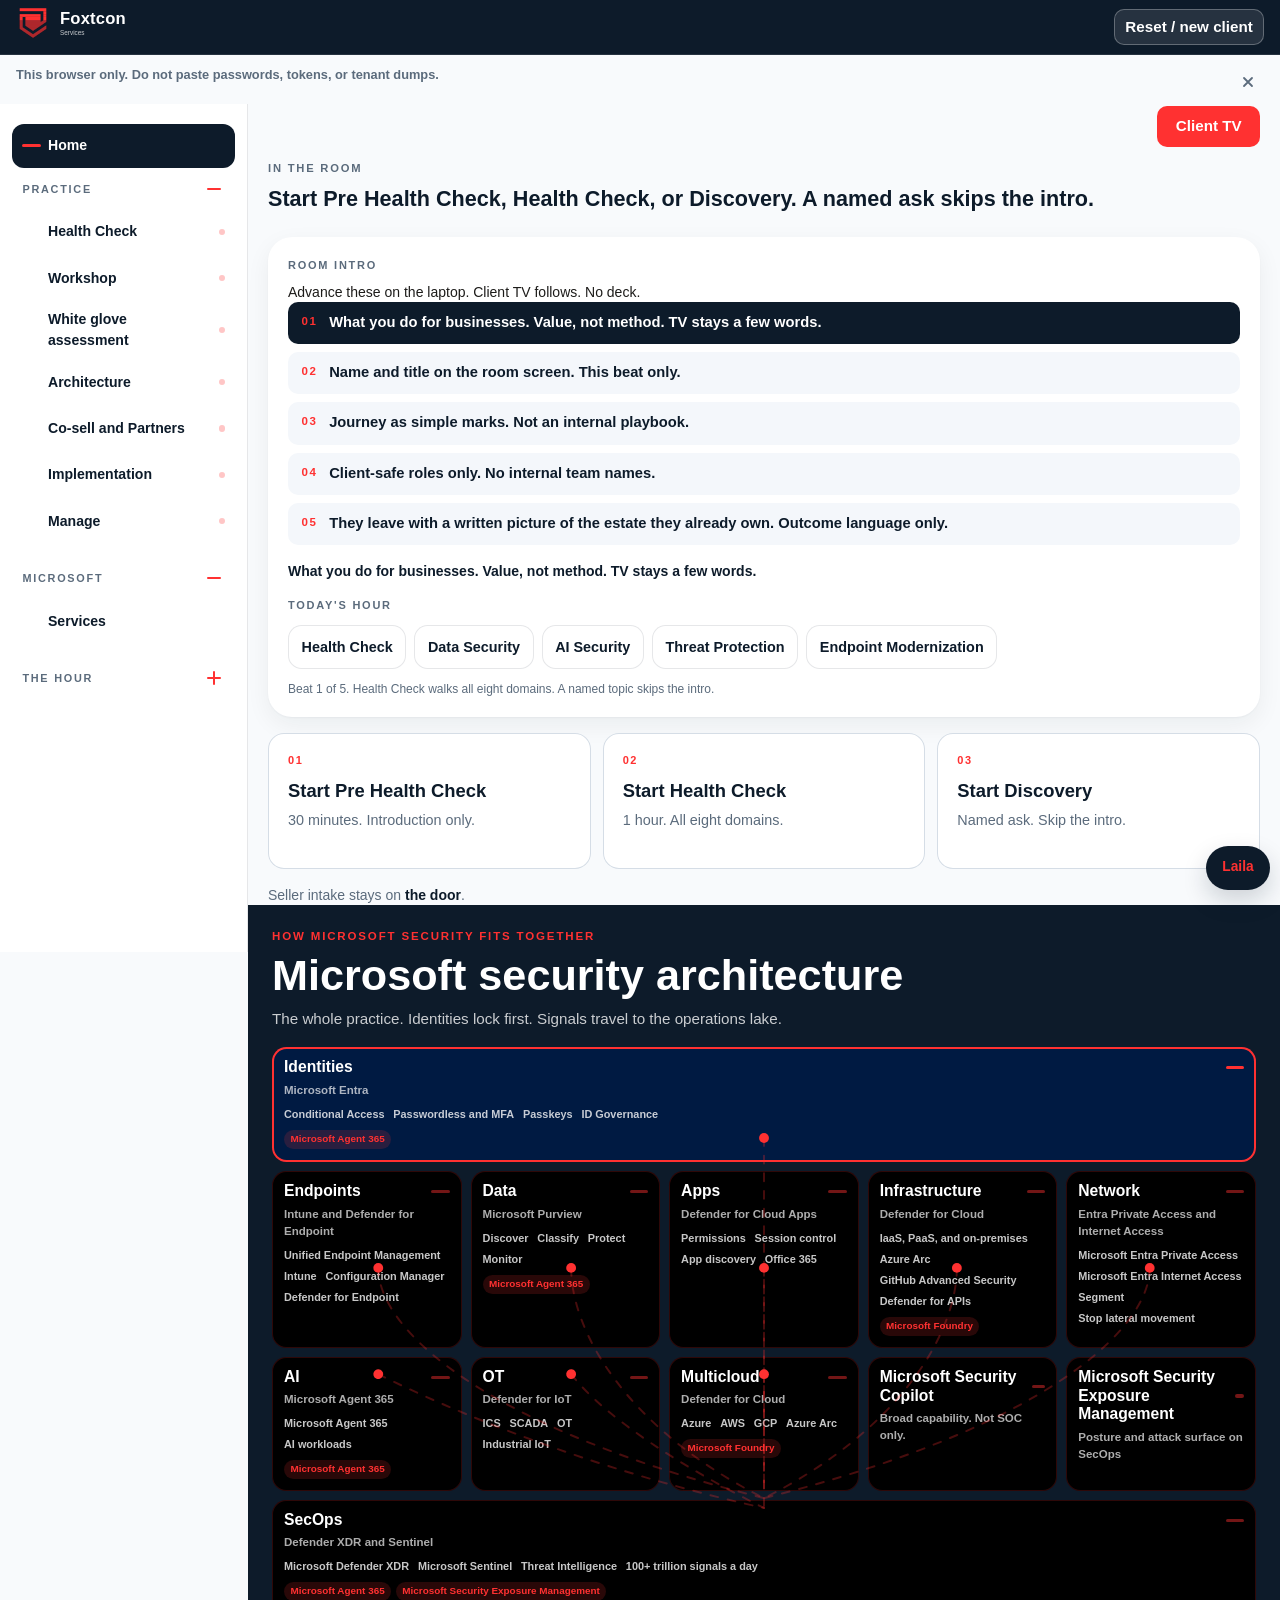
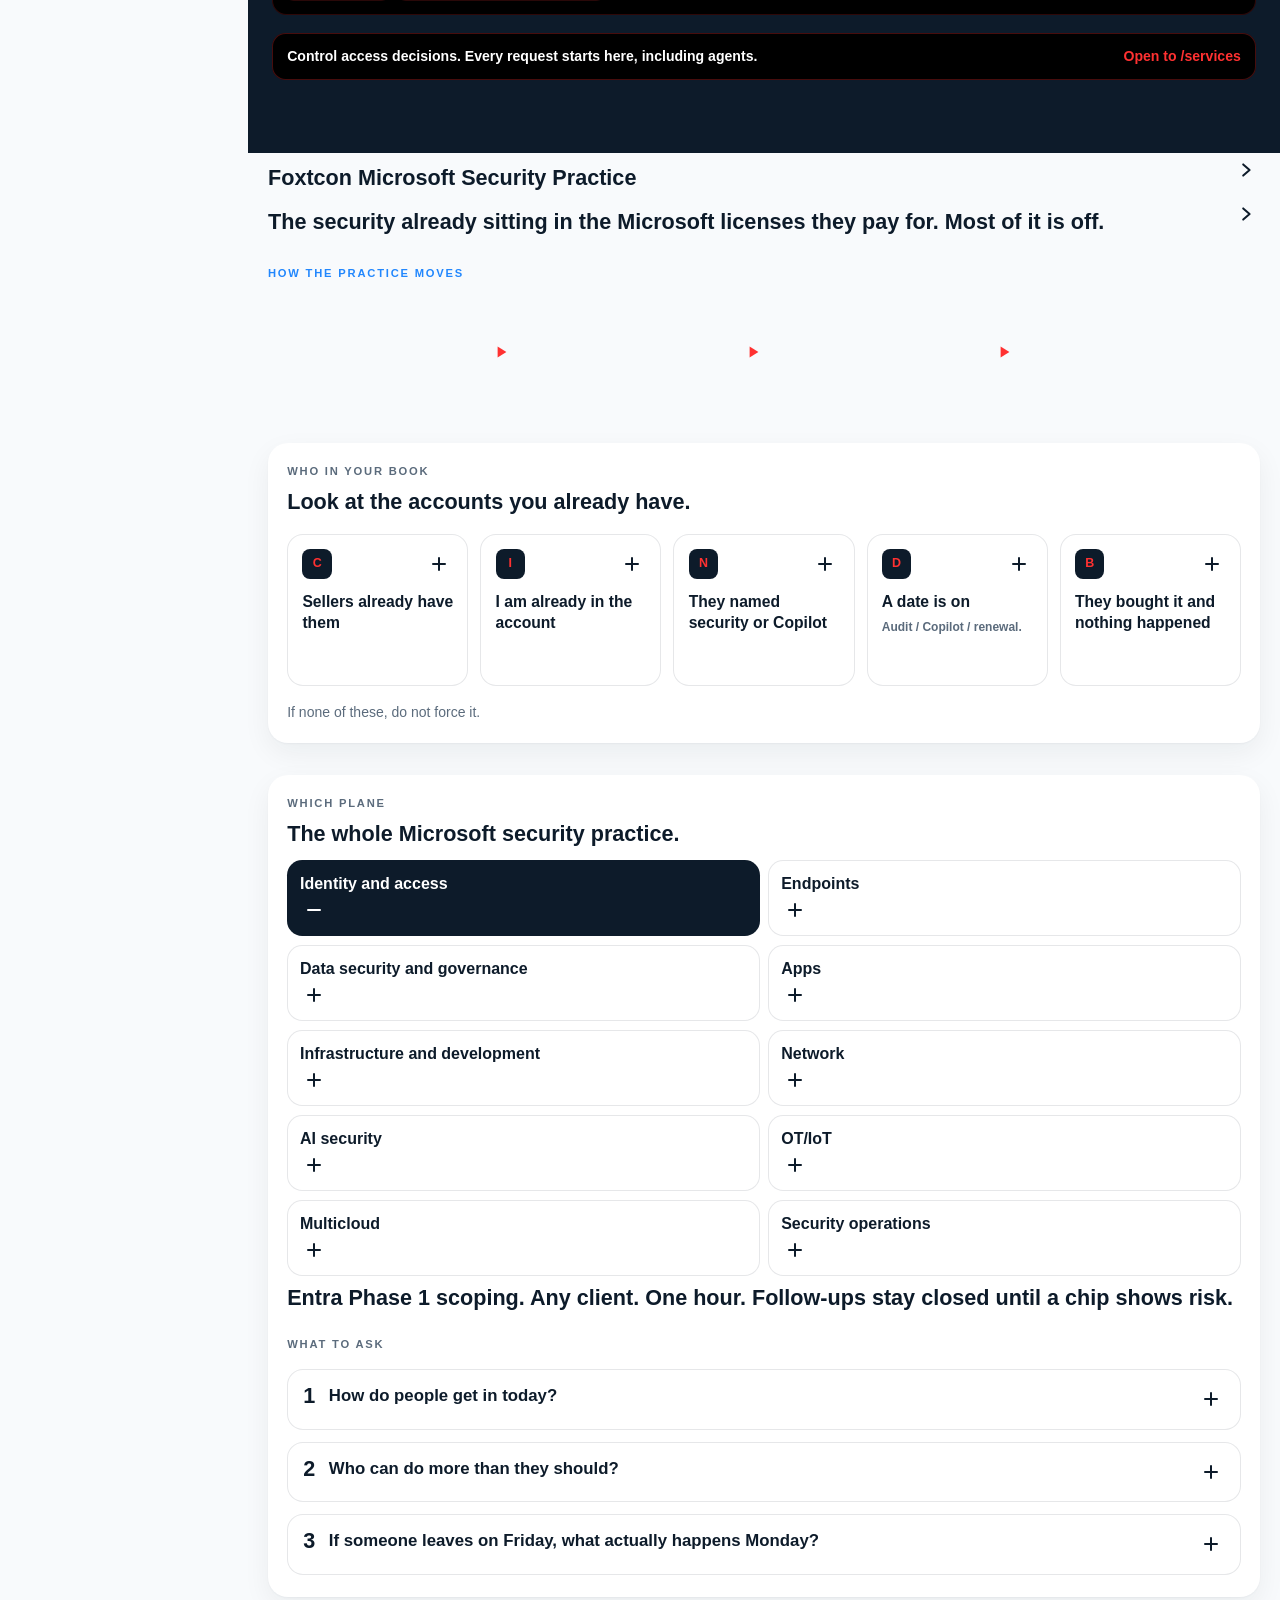
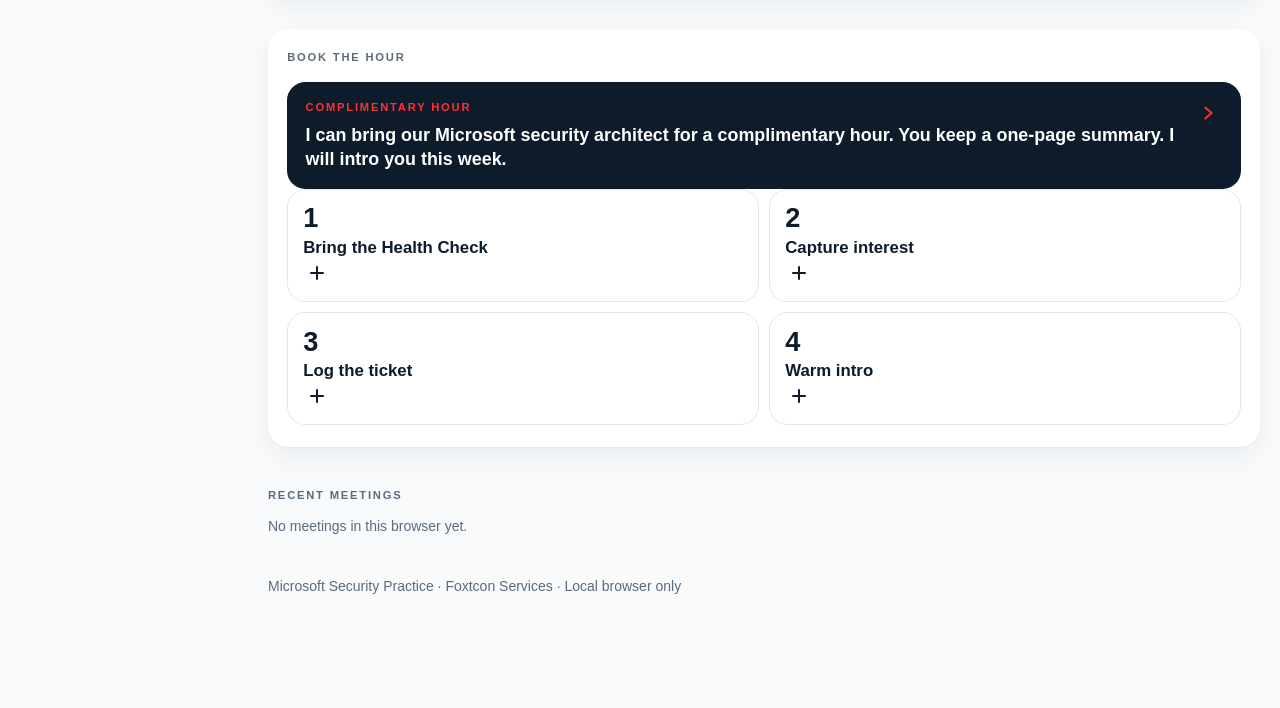
==== commit a552dc04: "Non-production Pages artifact of Foxtcon Services foxtcon/m360-discovery-studio@35ce700d811dbe7d0587" ====
--- a/index.html
+++ b/index.html
@@ -3,14 +3,14 @@
   <head>
     <meta charset="UTF-8" />
     <link rel="icon" type="image/svg+xml" href="/favicon.svg" />
-    <meta name="viewport" content="width=device-width, initial-scale=1.0" />
+    <meta name="viewport" content="width=device-width, initial-scale=1.0, viewport-fit=cover" />
     <meta
       name="description"
-      content="Myriad360 Discovery Studio — diagnose-first pre-sales workspace for client discovery meetings."
+      content="Foxtcon Services, a diagnose-first pre-sales workspace for client discovery meetings."
     />
-    <title>Discovery Studio · Myriad360</title>
-    <script type="module" crossorigin src="/assets/index-yeKfColb.js"></script>
-    <link rel="stylesheet" crossorigin href="/assets/index-PK5_HJaH.css">
+    <title>Foxtcon Services</title>
+    <script type="module" crossorigin src="/assets/index-2xi-coBM.js"></script>
+    <link rel="stylesheet" crossorigin href="/assets/index-j1E-P7Qz.css">
   </head>
   <body>
     <div id="root"></div>
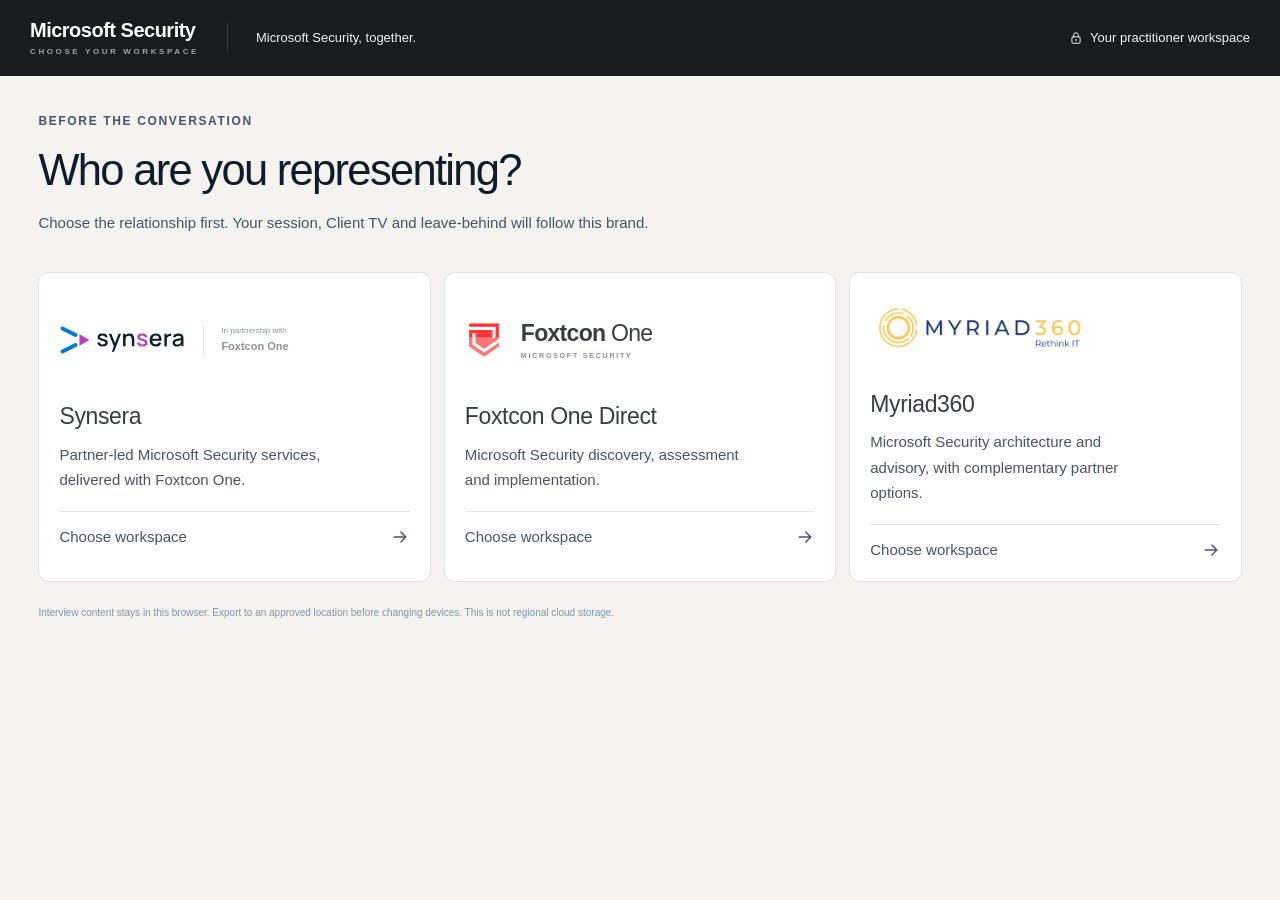
==== commit d8a1fecc: "Non-production Pages artifact of Foxtcon Services foxtcon/m360-discovery-studio@23e54ad33c31948a5247" ====
--- a/index.html
+++ b/index.html
@@ -6,11 +6,11 @@
     <meta name="viewport" content="width=device-width, initial-scale=1.0, viewport-fit=cover" />
     <meta
       name="description"
-      content="Foxtcon Services, a diagnose-first pre-sales workspace for client discovery meetings."
+      content="Foxtcon One Discovery Studio: guided Microsoft Security conversations, client readback and professional services scoping."
     />
-    <title>Foxtcon Services</title>
-    <script type="module" crossorigin src="/assets/index-2xi-coBM.js"></script>
-    <link rel="stylesheet" crossorigin href="/assets/index-j1E-P7Qz.css">
+    <title>Discovery Studio | Foxtcon One</title>
+    <script type="module" crossorigin src="/assets/index-WkpwMVNR.js"></script>
+    <link rel="stylesheet" crossorigin href="/assets/index-Q8-zW8iF.css">
   </head>
   <body>
     <div id="root"></div>
--- a/assets/index-Q8-zW8iF.css
+++ b/assets/index-Q8-zW8iF.css
@@ -0,0 +1 @@
+@font-face{font-family:Poppins;font-style:normal;font-display:swap;font-weight:400;src:url(/assets/poppins-devanagari-400-normal-CJDn6rn8.woff2)format("woff2"),url(/assets/poppins-devanagari-400-normal-CqVvlrh5.woff)format("woff");unicode-range:U+900-97F,U+1CD0-1CF9,U+200C-200D,U+20A8,U+20B9,U+20F0,U+25CC,U+A830-A839,U+A8E0-A8FF,U+11B00-11B09}@font-face{font-family:Poppins;font-style:normal;font-display:swap;font-weight:400;src:url(/assets/poppins-latin-ext-400-normal-by3JarPu.woff2)format("woff2"),url(/assets/poppins-latin-ext-400-normal-DaBSavcJ.woff)format("woff");unicode-range:U+100-2BA,U+2BD-2C5,U+2C7-2CC,U+2CE-2D7,U+2DD-2FF,U+304,U+308,U+329,U+1D00-1DBF,U+1E00-1E9F,U+1EF2-1EFF,U+2020,U+20A0-20AB,U+20AD-20C0,U+2113,U+2C60-2C7F,U+A720-A7FF}@font-face{font-family:Poppins;font-style:normal;font-display:swap;font-weight:400;src:url(/assets/poppins-latin-400-normal-cpxAROuN.woff2)format("woff2"),url(/assets/poppins-latin-400-normal-BOb3E3N0.woff)format("woff");unicode-range:U+??,U+131,U+152-153,U+2BB-2BC,U+2C6,U+2DA,U+2DC,U+304,U+308,U+329,U+2000-206F,U+20AC,U+2122,U+2191,U+2193,U+2212,U+2215,U+FEFF,U+FFFD}@font-face{font-family:Poppins;font-style:normal;font-display:swap;font-weight:500;src:url(/assets/poppins-devanagari-500-normal-BIdkeU1p.woff2)format("woff2"),url(/assets/poppins-devanagari-500-normal-DMPDjHtT.woff)format("woff");unicode-range:U+900-97F,U+1CD0-1CF9,U+200C-200D,U+20A8,U+20B9,U+20F0,U+25CC,U+A830-A839,U+A8E0-A8FF,U+11B00-11B09}@font-face{font-family:Poppins;font-style:normal;font-display:swap;font-weight:500;src:url(/assets/poppins-latin-ext-500-normal-CK-6C4Hw.woff2)format("woff2"),url(/assets/poppins-latin-ext-500-normal-CgAe2rWW.woff)format("woff");unicode-range:U+100-2BA,U+2BD-2C5,U+2C7-2CC,U+2CE-2D7,U+2DD-2FF,U+304,U+308,U+329,U+1D00-1DBF,U+1E00-1E9F,U+1EF2-1EFF,U+2020,U+20A0-20AB,U+20AD-20C0,U+2113,U+2C60-2C7F,U+A720-A7FF}@font-face{font-family:Poppins;font-style:normal;font-display:swap;font-weight:500;src:url(/assets/poppins-latin-500-normal-C8OXljZJ.woff2)format("woff2"),url(/assets/poppins-latin-500-normal-DGXqpDMm.woff)format("woff");unicode-range:U+??,U+131,U+152-153,U+2BB-2BC,U+2C6,U+2DA,U+2DC,U+304,U+308,U+329,U+2000-206F,U+20AC,U+2122,U+2191,U+2193,U+2212,U+2215,U+FEFF,U+FFFD}@font-face{font-family:Poppins;font-style:normal;font-display:swap;font-weight:600;src:url(/assets/poppins-devanagari-600-normal-STEjXBNN.woff2)format("woff2"),url(/assets/poppins-devanagari-600-normal-ClASKHrr.woff)format("woff");unicode-range:U+900-97F,U+1CD0-1CF9,U+200C-200D,U+20A8,U+20B9,U+20F0,U+25CC,U+A830-A839,U+A8E0-A8FF,U+11B00-11B09}@font-face{font-family:Poppins;font-style:normal;font-display:swap;font-weight:600;src:url(/assets/poppins-latin-ext-600-normal-CAhIAdZj.woff2)format("woff2"),url(/assets/poppins-latin-ext-600-normal-Df5ffKXP.woff)format("woff");unicode-range:U+100-2BA,U+2BD-2C5,U+2C7-2CC,U+2CE-2D7,U+2DD-2FF,U+304,U+308,U+329,U+1D00-1DBF,U+1E00-1E9F,U+1EF2-1EFF,U+2020,U+20A0-20AB,U+20AD-20C0,U+2113,U+2C60-2C7F,U+A720-A7FF}@font-face{font-family:Poppins;font-style:normal;font-display:swap;font-weight:600;src:url(/assets/poppins-latin-600-normal-zEkxB9Mr.woff2)format("woff2"),url(/assets/poppins-latin-600-normal-BJdTmd5m.woff)format("woff");unicode-range:U+??,U+131,U+152-153,U+2BB-2BC,U+2C6,U+2DA,U+2DC,U+304,U+308,U+329,U+2000-206F,U+20AC,U+2122,U+2191,U+2193,U+2212,U+2215,U+FEFF,U+FFFD}@font-face{font-family:Poppins;font-style:normal;font-display:swap;font-weight:700;src:url(/assets/poppins-devanagari-700-normal-O-jipLrW.woff2)format("woff2"),url(/assets/poppins-devanagari-700-normal-fHs-vx92.woff)format("woff");unicode-range:U+900-97F,U+1CD0-1CF9,U+200C-200D,U+20A8,U+20B9,U+20F0,U+25CC,U+A830-A839,U+A8E0-A8FF,U+11B00-11B09}@font-face{font-family:Poppins;font-style:normal;font-display:swap;font-weight:700;src:url(/assets/poppins-latin-ext-700-normal-cby-RkWa.woff2)format("woff2"),url(/assets/poppins-latin-ext-700-normal-DctTR6Tg.woff)format("woff");unicode-range:U+100-2BA,U+2BD-2C5,U+2C7-2CC,U+2CE-2D7,U+2DD-2FF,U+304,U+308,U+329,U+1D00-1DBF,U+1E00-1E9F,U+1EF2-1EFF,U+2020,U+20A0-20AB,U+20AD-20C0,U+2113,U+2C60-2C7F,U+A720-A7FF}@font-face{font-family:Poppins;font-style:normal;font-display:swap;font-weight:700;src:url(/assets/poppins-latin-700-normal-Qrb0O0WB.woff2)format("woff2"),url(/assets/poppins-latin-700-normal-BVuQR_eA.woff)format("woff");unicode-range:U+??,U+131,U+152-153,U+2BB-2BC,U+2C6,U+2DA,U+2DC,U+304,U+308,U+329,U+2000-206F,U+20AC,U+2122,U+2191,U+2193,U+2212,U+2215,U+FEFF,U+FFFD}.current-tools-panel{color:#1e293b;background:#fff;border:1px solid #d4d9df;border-radius:14px;margin:16px 0;padding:16px;font-size:14px;line-height:1.55}.current-tools-panel summary{cursor:pointer;font-weight:650}.current-tools-panel summary span{float:right;color:#475569}.current-tools-panel p{color:#475569}.current-tools-editor{border-top:1px solid #dce1e6;margin-top:14px;padding:14px 0}.current-tools-fields{grid-template-columns:repeat(2,minmax(0,1fr));gap:12px;margin:12px 0;display:grid}.current-tools-panel label{flex-direction:column;gap:5px;margin:8px 0;font-weight:600;display:flex}.current-tools-panel textarea,.current-tools-panel select{box-sizing:border-box;color:#172334;width:100%;font:inherit;background:#fff;border:1px solid #b8c2ce;border-radius:8px;padding:10px}.current-tools-panel fieldset:not(.current-tools-controls) label{flex-direction:row;align-items:center}.current-tools-panel button{color:#172334;font:inherit;cursor:pointer;background:#f8fafc;border:1px solid #bac4ce;border-radius:8px;margin:6px 8px 6px 0;padding:9px 12px}.current-tools-panel button:disabled{opacity:.5;cursor:not-allowed}.current-tools-panel :focus-visible{outline-offset:3px;outline:3px solid #ba3434}.current-tools-help,.current-tools-caution{font-size:12px}.current-tools-preview{border:2px solid #ad3737;border-radius:12px;margin-top:16px;padding:16px}.current-tools-visual{color:inherit;text-align:left;line-height:1.5}.current-tools-eyebrow{letter-spacing:.13em;text-transform:uppercase;font-size:11px}.current-tools-visual h2{margin:10px 0;font-size:clamp(24px,3vw,42px)}.current-tools-card{overflow-wrap:anywhere;border:1px solid;border-radius:14px;margin:14px 0;padding:20px}.current-tools-card h3{margin:0;font-size:22px}.current-tools-card dl{grid-template-columns:repeat(2,minmax(0,1fr));gap:12px;display:grid}.current-tools-card dt{opacity:.85;font-size:12px;font-weight:650}.current-tools-card dd{white-space:pre-wrap;margin:0}.current-tools-chain{grid-template-columns:repeat(5,minmax(0,1fr));gap:10px;padding:0;list-style:none;display:grid}.current-tools-chain li{border:1px solid;border-radius:8px;padding:12px}.current-tools-chain span{text-transform:capitalize;font-size:12px;display:block}.current-tools-chain strong{font-size:14px;display:block}.current-tools-visual.compact h2{font-size:24px}.current-tools-visual.compact .current-tools-chain{grid-template-columns:repeat(auto-fit,minmax(120px,1fr))}@media (width<=700px){.current-tools-fields,.current-tools-card dl{grid-template-columns:1fr}.current-tools-chain{grid-template-columns:repeat(2,minmax(0,1fr))}}.current-tools-controls{border:0;min-width:0;margin:0;padding:0}.current-tools-sr-only{clip-path:inset(50%);white-space:nowrap;width:1px;height:1px;position:absolute;overflow:hidden}.current-tools-catalog-hint{background:#fff8f3;border-left:3px solid #c16858;padding:10px 12px;color:#5e6f78!important}.current-tools-catalog-hint strong{color:#344b59}.ds-map-overlay{z-index:100;color:#1d2d43;background:#f5f7fa;padding:26px clamp(20px,4vw,70px);position:fixed;inset:0;overflow:auto}.ds-map-overlay>header{border-bottom:1px solid #b9c8d8;justify-content:space-between;align-items:center;gap:20px;padding-bottom:18px;display:flex}.ds-map-overlay h2{margin-top:25px;font-size:32px}.ds-map-overlay p{color:#405169;margin:12px 0;font-size:16px}.ds-map-overlay input[type=search]{width:100%;font:inherit;background:#fff;border:1px solid #aebfce;border-radius:8px;margin-top:8px;padding:14px;display:block}.ds-map-toggle{gap:10px;margin:14px 0;display:flex}.ds-map-path{flex-wrap:wrap;gap:14px;margin:24px 0;padding:0;list-style:none;display:flex}.ds-map-path li{background:#e9eef6;border:1px solid #b4c5d8;border-radius:12px;flex:1;min-width:140px;padding:18px;font-weight:600}.ds-map-path li:not(:last-child):after{content:" →"}.ds-map-nodes{grid-template-columns:repeat(auto-fit,minmax(290px,1fr));align-items:start;gap:14px;margin:15px 0 30px;display:grid}.ds-map-nodes details{background:#fff;border:1px solid #c3cfdb;border-radius:12px;padding:18px}.ds-map-nodes details.is-active{border-left:4px solid #2b6b61}.ds-map-nodes summary{cursor:pointer;font-size:18px;font-weight:600}.ds-map-nodes summary small{color:#4c6178;font-size:14px;font-weight:400;display:block}.ds-map-nodes li{margin:7px 0}.ds-option-search{color:#33455a;margin:18px 0;display:block}.ds-option-search input{border:1px solid #b8c6d5;border-radius:8px;width:100%;margin-top:7px;padding:12px}.ds-map-overlay .current-tools-panel{color:#172333;background:#fff;margin-top:24px}.ds-client-canvas .ds-tv-main-welcome{justify-content:center;gap:26px}.ds-client-canvas .ds-tv-main-welcome .ds-tv-welcome h1{margin-top:12px;font-size:clamp(38px,3.7vw,64px)}.ds-client-canvas .ds-tv-main-welcome .ds-tv-welcome p{margin-top:16px;font-size:14px;line-height:1.65}.ds-client-canvas .ds-tv-main-welcome .ds-tv-welcome-steps{margin-top:22px}.ds-client-canvas .ds-tv-main-welcome .ds-orbit{justify-self:end;max-width:260px}.ds-team-introduction{border-top:1px solid var(--tv-line);padding-top:22px}.ds-team-heading{justify-content:space-between;align-items:flex-end;gap:18px;margin-bottom:18px;display:flex}.ds-team-heading h2{letter-spacing:-.5px;color:#e2e8ec;margin:7px 0 0;font-size:clamp(20px,1.65vw,29px);font-weight:450;line-height:1.2}.ds-team-location{color:#afbdc6;flex-shrink:0;align-items:center;gap:8px;padding-bottom:3px;font-size:11px;display:inline-flex}.ds-team-location i{background:#c0917c;border-radius:50%;width:6px;height:6px;box-shadow:0 0 0 4px #c0917c12}.ds-team-grid{grid-template-columns:repeat(3,minmax(0,1fr));gap:18px;display:grid}.ds-team-profile{background:linear-gradient(135deg,#ffffff06,#ffffff02);border:1px solid #ffffff14;border-radius:14px;grid-template-columns:clamp(100px,8vw,144px) minmax(0,1fr);align-items:stretch;gap:18px;min-width:0;padding:14px;animation:.65s cubic-bezier(.2,.65,.2,1) both ds-team-arrive;display:grid}.ds-team-portrait{aspect-ratio:6/7;background:#2b343c;border-radius:9px;align-self:start;overflow:hidden}.ds-team-portrait img{object-fit:cover;object-position:center 28%;width:100%;height:100%;display:block}.ds-team-portrait.is-unavailable{color:#d6b8a9;letter-spacing:2px;place-items:center;font-size:30px;display:grid}.ds-team-copy{align-self:start;min-width:0;padding-top:3px}.ds-team-copy h3{color:#e8edef;letter-spacing:-.3px;margin:0 0 7px;font-size:clamp(20px,1.25vw,24px);font-weight:500}.ds-team-role{color:#d0aa96;font-size:clamp(12px,.75vw,14px);line-height:1.45;display:block}.ds-team-copy p{color:#a4b2bd;margin:11px 0 0;font-size:clamp(13px,.77vw,14px);line-height:1.65}@keyframes ds-team-arrive{0%{opacity:0;transform:translateY(12px)}to{opacity:1;transform:translateY(0)}}@media (width>=1100px) and (height<=850px){.ds-client-canvas .ds-tv-main-welcome{gap:14px;padding-top:10px;padding-bottom:10px}.ds-client-canvas .ds-tv-main-welcome .ds-tv-welcome{grid-template-columns:minmax(0,1fr) 175px}.ds-client-canvas .ds-tv-main-welcome .ds-tv-welcome h1{margin-top:9px;font-size:clamp(34px,2.9vw,43px)}.ds-client-canvas .ds-tv-main-welcome .ds-tv-welcome p{margin-top:10px;font-size:12px}.ds-client-canvas .ds-tv-main-welcome .ds-tv-welcome-steps{margin-top:13px;font-size:10px}.ds-team-introduction{padding-top:15px}.ds-team-heading{margin-bottom:12px}.ds-team-heading h2{font-size:21px}.ds-team-profile{grid-template-columns:100px minmax(0,1fr);gap:13px;padding:11px}.ds-team-copy p{margin-top:8px;font-size:13px;line-height:1.5}.ds-team-role{font-size:12px}}@media (width<=1099px){.ds-team-profile{grid-template-columns:1fr;gap:13px}.ds-team-portrait{aspect-ratio:1.5;width:100%;max-height:160px}.ds-team-portrait img{object-position:center 27%}.ds-team-copy{align-self:start}.ds-team-copy h3{font-size:20px}.ds-team-role{font-size:12px}.ds-team-copy p{font-size:13px}}@media (width<=740px){.ds-client-canvas .ds-tv-main-welcome .ds-tv-welcome{grid-template-columns:1fr;gap:14px;display:grid}.ds-client-canvas .ds-tv-main-welcome .ds-orbit{display:none}.ds-team-heading{flex-direction:column;align-items:flex-start;gap:12px}.ds-team-grid{grid-template-columns:1fr;gap:12px}.ds-team-profile{grid-template-columns:90px minmax(0,1fr);padding:12px}.ds-team-portrait{aspect-ratio:6/7}.ds-team-copy p{font-size:13px}}@media (prefers-reduced-motion:reduce){.ds-team-profile{opacity:1!important;animation:none!important;transform:none!important}}.ds-no-motion .ds-team-profile{opacity:1!important;animation:none!important;transform:none!important}.ds-team-grid:has(>:only-child){grid-template-columns:minmax(0,660px)}.ds-welcome-card .ds-team-introduction{border-color:#d5dbe2;margin:24px 0}.ds-welcome-card .ds-team-heading h2,.ds-welcome-card .ds-team-copy h3{color:#17233a}.ds-welcome-card .ds-team-copy p,.ds-welcome-card .ds-team-role,.ds-welcome-card .ds-team-location{color:#42516a}.ds-welcome-card .ds-team-profile{background:#f6f8fa;border-color:#d5dbe2;grid-template-columns:72px minmax(0,1fr)}.ds-welcome-card .ds-team-grid{grid-template-columns:1fr}.ds-welcome-card .ds-team-portrait{width:72px}.studio-report{--report-ink:#202025;--report-muted:#62616a;--report-red:#b51e2a;--report-line:#e1dfe2;border:1px solid var(--report-line);width:min(100%,1040px);color:var(--report-ink);overflow-wrap:anywhere;background:#fff;border-radius:16px;margin:0 auto;padding:38px 42px;font-family:Inter,ui-sans-serif,system-ui,-apple-system,BlinkMacSystemFont,Segoe UI,sans-serif;font-size:14px;line-height:1.55;box-shadow:0 12px 45px #24131c0a}.studio-report,.studio-report *{box-sizing:border-box}.studio-report h1,.studio-report h2,.studio-report h3,.studio-report p,.studio-report dl,.studio-report dd{margin:0}.studio-report h1{letter-spacing:-.8px;color:var(--report-ink);font-size:clamp(27px,4vw,36px);font-weight:650;line-height:1.18}.studio-report h2{color:var(--report-ink);font-size:19px;font-weight:650;line-height:1.35}.studio-report h3{color:var(--report-ink);font-size:14px;font-weight:650;line-height:1.4}.studio-report-header{border-bottom:2px solid var(--report-red);justify-content:space-between;align-items:flex-start;gap:20px;padding-bottom:24px;display:flex}.studio-report-brand{flex-direction:column;align-items:flex-start;gap:9px;display:flex}.studio-report-brand>span{color:var(--report-muted);font-size:11px}.studio-report-foxtcon{align-items:center;gap:7px;display:flex}.studio-report-foxtcon strong{letter-spacing:-.6px;font-size:22px}.studio-report-meta{text-align:right;color:var(--report-muted);flex-direction:column;gap:5px;font-size:12px;display:flex}.studio-report-meta>span{color:var(--report-ink);font-weight:650}.studio-report-lead{padding:27px 0 24px}.studio-report .studio-report-kicker{color:var(--report-red);text-transform:uppercase;letter-spacing:1px;margin-bottom:9px;font-size:11px;font-weight:650}.studio-report .studio-report-client{margin:10px 0 14px;font-size:22px;font-weight:500}.studio-report-status{color:#805a22;background:#fff3e4;border:1px solid #e7cda9;border-radius:5px;padding:5px 8px;font-size:11px;font-weight:650;display:inline-block}.studio-report-status.is-confirmed{color:#315a4b;background:#edf6f1;border-color:#c6dfd0}.studio-report .studio-report-intro{color:#514e57;margin-top:15px}.studio-report .studio-report-note{color:var(--report-muted);margin-top:10px;font-size:11px;line-height:1.5}.studio-report-coverage{border:1px solid var(--report-line);background:#f8f7f8;border-radius:10px;padding:19px 21px}.studio-report-coverage-title{justify-content:space-between;align-items:center;gap:12px;display:flex}.studio-report-coverage-title>span{color:var(--report-muted);font-size:12px}.studio-report-metrics{grid-template-columns:1.15fr repeat(4,1fr);gap:15px;padding:17px 0 2px;display:grid}.studio-report-metrics dt{color:var(--report-muted);font-size:11px}.studio-report-metrics dd{font-variant-numeric:tabular-nums;font-size:27px;font-weight:600}.studio-report-metrics small{color:var(--report-muted);font-size:13px;font-weight:400}.studio-report-score{border-top:1px solid var(--report-line);grid-template-columns:190px 1fr;align-items:center;gap:20px;margin-top:17px;padding-top:16px;display:grid}.studio-report-score>div{flex-direction:column;display:flex}.studio-report-score span{color:var(--report-muted);font-size:11px}.studio-report-score strong{font-variant-numeric:tabular-nums;font-size:27px;font-weight:650}.studio-report-score small{color:var(--report-muted);font-size:13px;font-weight:400}.studio-report-score p{color:var(--report-muted);font-size:11px}.studio-report-section{margin-top:29px}.studio-report-section-title{align-items:baseline;gap:10px;margin-bottom:14px;display:flex}.studio-report-section-title>span{color:var(--report-red);text-transform:uppercase;letter-spacing:.4px;font-size:11px;font-weight:650}.studio-report-findings{grid-template-columns:repeat(2,minmax(0,1fr));gap:12px;margin:0;padding:0;list-style:none;display:grid}.studio-report-finding{border:1px solid var(--report-line);background:#fff;border-radius:8px;min-width:0;padding:14px 15px}.studio-report-item-head{flex-wrap:wrap;justify-content:space-between;align-items:baseline;gap:9px;margin-bottom:7px;display:flex}.studio-report-label{color:#65515c;white-space:nowrap;background:#f5f0f2;border-radius:4px;padding:2px 6px;font-size:11px;display:inline-block}.studio-report-label.is-open{color:#815b2a;background:#fbf3e9}.studio-report-label.is-evidence-seen{color:#3c604f;background:#eef5f0}.studio-report-finding>p{color:#514e57;white-space:pre-wrap;font-size:12px}.studio-report-empty{color:var(--report-muted);padding:12px 0;font-size:12px}.studio-report-open{flex-direction:column;gap:8px;margin:0;padding:0;list-style:none;display:flex}.studio-report-open .studio-report-finding{background:#fffcf7;border-color:#ece2d3}.studio-report-followups{flex-direction:column;gap:8px;margin:0;padding:0;list-style:none;display:flex}.studio-report-followups li{border:1px solid var(--report-line);border-radius:8px;padding:10px 12px}.studio-report-followups li>div{justify-content:space-between;align-items:baseline;gap:12px;display:flex}.studio-report-followups strong{font-size:12px;font-weight:650}.studio-report-followups span{color:var(--report-muted);font-size:10px}.studio-report-followups p{color:var(--report-muted);margin:5px 0 0;font-size:11px}.studio-report-unasked{border-top:1px solid var(--report-line);margin-top:15px;padding-top:14px}.studio-report-unasked h3{color:var(--report-muted)}.studio-report-unasked ul{columns:2;color:var(--report-muted);margin:8px 0 0;padding-left:17px;font-size:12px}.studio-report-unasked li{break-inside:avoid;margin-bottom:5px}.studio-report-service-grid{grid-template-columns:repeat(2,minmax(0,1fr));gap:12px;display:grid}.studio-report-service{border-left:2px solid #c6b8bd;padding:2px 0 2px 12px}.studio-report-service p{color:var(--report-muted);margin-top:7px;font-size:12px}.studio-report-service p strong{color:#514e57;font-size:11px;display:block}.studio-report .studio-report-scope-state{color:var(--report-red);margin-bottom:13px;font-size:12px;font-weight:650}.studio-report-scope-grid{border-top:1px solid var(--report-line);grid-template-columns:1fr 1fr;gap:0 22px;display:grid}.studio-report-scope-grid>div{border-bottom:1px solid var(--report-line);padding:12px 0}.studio-report-scope-grid dt{color:var(--report-muted);margin-bottom:5px;font-size:11px;font-weight:600}.studio-report-scope-grid dd{white-space:pre-wrap;font-size:12px}.studio-report-scope-grid .is-empty{color:#837b83;font-style:italic}.studio-report .studio-report-agreement{color:#514e57;margin-top:15px;font-size:12px}.studio-report-next{background:#fff6f6;border:1px solid #e4c7cc;border-radius:10px;margin-top:29px;padding:20px 22px}.studio-report-next h2{white-space:pre-wrap}.studio-report-next dl{grid-template-columns:1fr 1fr;gap:20px;margin-top:17px;display:grid}.studio-report-next dt{color:var(--report-muted);font-size:11px}.studio-report-next dd{white-space:pre-wrap;margin-top:3px;font-size:13px}.studio-report-next>p:not(.studio-report-kicker){color:var(--report-muted);margin-top:8px;font-size:12px}.studio-report-appendix{border-top:2px solid var(--report-line);padding-top:24px}.studio-report-answers{counter-reset:answers;margin:16px 0 0;padding:0;list-style:none}.studio-report-answers>li{counter-increment:answers;border-bottom:1px solid var(--report-line);padding:15px 0 15px 30px;position:relative}.studio-report-answers>li:before{content:counter(answers, decimal-leading-zero);color:#9b8e96;font-size:11px;font-weight:650;position:absolute;top:17px;left:0}.studio-report .studio-report-answer-topic{color:var(--report-muted);margin-bottom:6px;font-size:11px}.studio-report-answers ul{color:#514e57;margin:0;padding-left:17px;font-size:12px}.studio-report-answers ul li{white-space:pre-wrap;margin-bottom:3px}.studio-report-client-note{border-left:2px solid #d8d0d4;margin-top:10px;padding-left:10px}.studio-report-client-note strong{color:var(--report-muted);font-size:11px;font-weight:600}.studio-report-client-note p{white-space:pre-wrap;color:#514e57;margin-top:3px;font-size:12px}.studio-report-footer{border-top:1px solid var(--report-line);color:var(--report-muted);justify-content:space-between;gap:15px;margin-top:24px;padding-top:13px;font-size:11px;display:flex}@media (width<=700px){.studio-report{border-radius:10px;padding:24px 20px}.studio-report-header,.studio-report-footer{flex-wrap:wrap}.studio-report-meta{text-align:left}.studio-report-metrics{grid-template-columns:repeat(3,1fr);gap:13px}.studio-report-findings,.studio-report-service-grid,.studio-report-scope-grid,.studio-report-score{grid-template-columns:1fr}.studio-report-unasked ul{columns:1}}@media (width<=420px){.studio-report-coverage{padding:15px}.studio-report-coverage-title{flex-direction:column;align-items:flex-start;gap:6px}.studio-report-next dl{grid-template-columns:1fr;gap:10px}}@page studio-report-page{size:auto;margin:16mm 15mm 17mm}@media print{.studio-report{page:studio-report-page;width:100%;max-width:none;box-shadow:none;-webkit-print-color-adjust:exact;print-color-adjust:exact;border:0;border-radius:0;margin:0;padding:0;font-size:10pt;display:block;color:#202025!important;background:#fff!important}.studio-report h1{font-size:24pt}.studio-report h2{font-size:13pt}.studio-report h3{font-size:10pt}.studio-report h1,.studio-report h2,.studio-report h3,.studio-report-section-title{break-after:avoid;page-break-after:avoid}.studio-report p,.studio-report li{orphans:3;widows:3}.studio-report-header,.studio-report-lead,.studio-report-coverage,.studio-report-next,.studio-report-finding,.studio-report-service,.studio-report-scope-grid>div,.studio-report-answers>li{break-inside:avoid-page;page-break-inside:avoid}.studio-report-header{padding-bottom:13px}.studio-report-lead{padding:19px 0}.studio-report .studio-report-client{font-size:16pt}.studio-report-findings,.studio-report-service-grid,.studio-report-scope-grid{display:block}.studio-report-finding,.studio-report-service{margin-bottom:9px}.studio-report-coverage{padding:14px 16px}.studio-report-metrics{grid-template-columns:1.2fr repeat(4,1fr);display:grid}.studio-report-score{grid-template-columns:165px 1fr;display:grid}.studio-report-section{margin-top:21px}.studio-report-unasked ul{columns:1}.studio-report-scope-grid>div{padding:9px 0}.studio-report-next{padding:15px 17px}.studio-report-next dl{grid-template-columns:1fr 1fr;display:grid}.studio-report-appendix{break-before:page;page-break-before:always;border-top:0;padding-top:0}.studio-report-answers>li{padding-top:12px;padding-bottom:12px}.studio-report-answers>li:before{top:14px}.studio-report-footer{break-inside:avoid;display:flex}}.studio-report{font-family:Aptos,Aptos Display,Segoe UI,Arial,sans-serif}.studio-report-client-lockup{justify-content:flex-end;align-items:center;gap:16px;display:flex}.studio-report-client-logo{object-fit:contain;border:1px solid var(--report-line);background:#fff;border-radius:7px;width:150px;height:54px;padding:6px 9px}.studio-report-snapshot{border:1px solid var(--report-line);background:linear-gradient(120deg,#f6f8f9,#fbfbfa);border-radius:12px;grid-template-columns:minmax(220px,.82fr) minmax(0,1.18fr);gap:24px;padding:20px 22px;display:grid}.studio-report-snapshot-lead{grid-template-columns:1fr auto;align-items:end;gap:2px 12px;display:grid}.studio-report-snapshot-lead>span{color:var(--report-muted);text-transform:uppercase;letter-spacing:.8px;font-size:11px;font-weight:650}.studio-report-snapshot-lead>strong{color:var(--report-red);font-variant-numeric:tabular-nums;grid-area:1/2/3;font-size:35px;line-height:1}.studio-report-snapshot-lead>small{color:var(--report-muted);font-size:11px}.studio-report-snapshot-lead>div{background:#dde4e7;border-radius:8px;grid-column:1/-1;height:7px;margin-top:10px;overflow:hidden}.studio-report-snapshot-lead i{border-radius:inherit;background:linear-gradient(90deg, var(--report-red), #bc8776);height:100%;display:block}.studio-report-snapshot dl{grid-template-columns:repeat(3,1fr);gap:12px;display:grid}.studio-report-snapshot dl>div{border-left:1px solid var(--report-line);padding-left:15px}.studio-report-snapshot dt{color:var(--report-muted);font-size:11px}.studio-report-snapshot dd{color:var(--report-ink);font-variant-numeric:tabular-nums;margin-top:4px;font-size:26px;font-weight:650}.studio-report-snapshot dd small{color:var(--report-muted);margin-top:2px;font-size:10px;font-weight:450;display:block}.studio-report-focus-grid{grid-template-columns:repeat(3,minmax(0,1fr));gap:15px 20px;display:grid}.studio-report-client-notes{background:#f7f9f9;border-left:2px solid #b8c4ca;gap:6px;margin-top:12px;padding:11px 13px;display:grid}.studio-report-client-notes>strong{color:var(--report-muted);text-transform:uppercase;letter-spacing:.5px;font-size:10px}.studio-report-client-notes p{color:#43525c;font-size:11px}.studio-report-client-notes p span{color:var(--report-ink);margin-right:7px;font-weight:650}.studio-report-focus-grid>div{gap:5px;display:grid}.studio-report-focus-grid span{color:var(--report-ink);font-size:12px;font-weight:600}.studio-report-focus-grid>div>div{background:#e4e7e9;border-radius:5px;height:5px;overflow:hidden}.studio-report-focus-grid i{border-radius:inherit;background:linear-gradient(90deg,#ba7164,#9fb8ad);height:100%;display:block}.studio-report-focus-grid small{color:var(--report-muted);font-size:9px}.studio-report-service-chips{flex-wrap:wrap;gap:8px;display:flex}.studio-report-service-chips>span{border:1px solid var(--report-line);color:#35444e;background:#f7f8f8;border-radius:999px;padding:6px 9px;font-size:11px}.studio-report-tool-list{grid-template-columns:repeat(2,minmax(0,1fr));gap:9px 18px;margin-top:13px;display:grid}.studio-report-tool-list>div{border-left:2px solid #c3a08f;gap:2px;padding-left:10px;display:grid}.studio-report-tool-list strong{font-size:12px}.studio-report-tool-list span{color:var(--report-muted);font-size:10px}.studio-report-boundary{color:var(--report-muted);font-size:9px;line-height:1.45;margin-top:10px!important}@media (width<=700px){.studio-report-client-lockup{flex-direction:column;align-items:flex-end}.studio-report-snapshot,.studio-report-focus-grid,.studio-report-tool-list{grid-template-columns:1fr}}@media (width<=460px){.studio-report-snapshot dl{grid-template-columns:1fr}}@media print{.studio-report-header,.studio-report-lead,.studio-report-snapshot,.studio-report-next,.studio-report-focus-grid>div,.studio-report-tool-list>div{break-inside:avoid-page;page-break-inside:avoid}.studio-report-lead{padding:14px 0 13px}.studio-report-snapshot{padding:13px 15px}.studio-report-next{margin-top:14px;padding:13px 15px}.studio-report-section{margin-top:16px}.studio-report-findings{grid-template-columns:repeat(3,minmax(0,1fr))}.studio-report-finding{padding:10px 11px}.studio-report-focus-grid{gap:9px 15px}.studio-report-client-logo{width:115px;height:42px}}.ce-backdrop{z-index:130;-webkit-backdrop-filter:blur(7px);backdrop-filter:blur(7px);color:#28242b;background:#151318b8;place-items:center;padding:25px;display:grid;position:fixed;inset:0}.ce-modal{background:#f8f6f6;border:1px solid #ffffff40;border-radius:18px;width:min(1260px,100%);max-height:calc(100dvh - 50px);font-family:inherit;overflow:auto;box-shadow:0 30px 100px #09060b50}.ce-modal *{box-sizing:border-box}.ce-modal h1,.ce-modal h2,.ce-modal h3,.ce-modal p,.ce-modal dl,.ce-modal dd{margin:0}.ce-modal button,.ce-modal input,.ce-modal select,.ce-modal textarea{font:inherit}.ce-modal button{cursor:pointer}.ce-modal button:disabled{cursor:not-allowed;opacity:.5}.ce-modal button:focus-visible,.ce-modal input:focus-visible,.ce-modal select:focus-visible,.ce-modal textarea:focus-visible{outline-offset:3px;outline:3px solid #b50d3840}.ce-toolbar{z-index:2;-webkit-backdrop-filter:blur(12px);backdrop-filter:blur(12px);background:#fffcfcf5;border-bottom:1px solid #e7dfe1;justify-content:space-between;align-items:center;gap:18px;padding:20px 26px;display:flex;position:sticky;top:0}.ce-toolbar-title{align-items:center;gap:12px;display:flex}.ce-lock{color:#a22142;background:#fcf1f4;border:1px solid #eddde1;border-radius:11px;place-items:center;width:42px;height:42px;display:grid}.ce-modal .ce-kicker{letter-spacing:1.1px;color:#935467;font-size:11px;font-weight:700;line-height:1.6}.ce-toolbar h2{letter-spacing:-.4px;font-size:20px;font-weight:650}.ce-toolbar-actions{flex-wrap:wrap;align-items:center;gap:7px;display:flex}.ce-toolbar-actions button{color:#4b3f46;background:#fff;border:1px solid #e1d7dc;border-radius:7px;align-items:center;gap:7px;min-height:36px;padding:8px 10px;font-size:12px;font-weight:550;display:flex}.ce-toolbar-actions button:hover{background:#faf1f4;border-color:#ceb9c1}.ce-toolbar-actions .ce-close{background:0 0;border:0;padding:8px}.ce-private-notice{color:#6c4c5a;background:#f1e9ed;align-items:flex-start;gap:9px;padding:12px 27px;font-size:12px;line-height:1.5;display:flex}.ce-private-notice svg{flex:none;margin-top:1px}.ce-editor{border:0;grid-template-columns:minmax(0,1fr) 305px;gap:29px;min-inline-size:0;margin:0;padding:32px 28px;display:grid}.ce-read-only{color:#906227;background:#fff5df;padding:13px 27px;font-size:12px}.ce-modal .ce-scope-review{color:#876171;background:#f4e9ee;border-left:2px solid #bf718b;margin-top:14px;padding:11px 13px;font-size:12px;line-height:1.5}.ce-hidden{display:none}.ce-main{min-width:0}.ce-intro h1{letter-spacing:-1.35px;margin:10px 0 15px;font-size:clamp(27px,3vw,39px);font-weight:550;line-height:1.12}.ce-intro>p:last-child{color:#6c6069;max-width:640px;font-size:14px;line-height:1.65}.ce-settings{background:#fff;border:1px solid #e6dfe2;border-radius:10px;grid-template-columns:1fr 1.4fr .9fr;align-items:start;gap:13px;margin:25px 0 31px;padding:18px;display:grid}.ce-modal label{flex-direction:column;gap:6px;min-width:0;display:flex}.ce-modal label>span{color:#60525b;font-size:11px;font-weight:650}.ce-modal label small{color:#857780;font-size:11px;line-height:1.45}.ce-modal input,.ce-modal select,.ce-modal textarea{color:#352b32;background:#fff;border:1px solid #ddd3d8;border-radius:6px;width:100%;padding:10px;font-size:13px;line-height:1.4}.ce-modal input::placeholder,.ce-modal textarea::placeholder{color:#9c8d96}.ce-modal input[type=number]{font-variant-numeric:tabular-nums}.ce-modal textarea{resize:vertical}.ce-section-title{justify-content:space-between;align-items:flex-start;gap:15px;margin-bottom:15px;display:flex}.ce-section-title h2{font-size:18px;font-weight:650}.ce-section-title p{color:#857580;margin-top:5px;font-size:12px}.ce-add{color:#9e294b;background:#fff;border:1px solid #d7bac4;border-radius:6px;flex:none;align-items:center;gap:5px;padding:8px 10px;font-size:12px;display:flex}.ce-empty{text-align:center;color:#9b7c89;background:#fdfafa;border:1px dashed #d7c9d0;border-radius:10px;flex-direction:column;align-items:center;padding:32px 25px;display:flex}.ce-empty h3{color:#66505d;margin:12px 0 7px;font-size:16px}.ce-empty p{max-width:360px;font-size:13px;line-height:1.5}.ce-lines{flex-direction:column;gap:15px;display:flex}.ce-line{background:#fff;border:1px solid #e4dce0;border-radius:10px;padding:17px}.ce-line-heading{justify-content:space-between;align-items:center;margin-bottom:12px;display:flex}.ce-line-heading>span{letter-spacing:.9px;color:#ab6a80;font-size:11px;font-weight:650}.ce-line-heading button{color:#8e7b84;background:#f8f3f5;border:0;border-radius:5px;place-items:center;width:27px;height:27px;display:grid}.ce-line-fields{grid-template-columns:1.4fr 1fr .6fr 1fr;align-items:end;gap:10px;display:grid}.ce-assumptions{margin-top:13px}.ce-line-total{border-top:1px solid #f0e9ec;justify-content:space-between;align-items:center;gap:12px;margin-top:13px;padding-top:13px;display:flex}.ce-line-total span{color:#8c7983;font-size:11px}.ce-line-total strong{color:#694251;font-variant-numeric:tabular-nums;font-size:14px}.ce-templates{margin-top:22px}.ce-templates>div{flex-wrap:wrap;gap:7px;margin-top:9px;display:flex}.ce-templates button{text-align:left;color:#7e626f;background:#fff;border:1px solid #e4dbe0;border-radius:5px;align-items:center;gap:5px;padding:8px 9px;font-size:11px;display:flex}.ce-templates button:hover{background:#fdf5f8;border-color:#b56b84}.ce-sidebar{min-width:0}.ce-summary{background:#fff;border:1px solid #dfcdd5;border-radius:12px;padding:23px 22px;box-shadow:0 5px 12px #4d27350a}.ce-summary h2{letter-spacing:-.6px;margin-top:6px;font-size:23px;font-weight:600}.ce-summary-hours{border-bottom:1px solid #eee2e7;flex-direction:column;padding:22px 0;display:flex}.ce-summary-hours strong{color:#44343e;letter-spacing:-1px;font-variant-numeric:tabular-nums;font-size:34px}.ce-summary-hours span{color:#8a7580;margin-top:4px;font-size:12px}.ce-summary dl>div{border-bottom:1px solid #eee7ea;padding:15px 0}.ce-summary dt{color:#8a7580;font-size:11px}.ce-summary dd{color:#4c3440;font-variant-numeric:tabular-nums;margin-top:5px;font-size:18px;font-weight:600}.ce-summary .ce-primary-fee dd{color:#a52149;font-size:24px}.ce-formula{color:#7a4b5e;background:#f8f0f3;border-radius:7px;margin-top:17px;padding:13px}.ce-formula strong{font-size:12px}.ce-formula p{margin-top:5px;font-size:11px;line-height:1.6}.ce-modal .ce-help{color:#897680;font-size:11px;line-height:1.65}.ce-summary>.ce-help{margin-top:14px}.ce-incomplete{color:#856232;font-size:12px;line-height:1.6;margin-top:16px!important}.ce-drivers{padding:25px 8px 0}.ce-drivers h3{color:#644d5a;font-size:14px}.ce-drivers ul{color:#8b7783;padding-left:17px;font-size:12px;line-height:1.6}.ce-drivers li{margin:9px 0;padding-left:2px}.ce-drivers>div{border-top:1px solid #e1d5da;margin-top:19px;padding-top:17px}.ce-drivers>div p{white-space:pre-wrap;overflow-wrap:anywhere;color:#79616d;margin:6px 0 18px;font-size:12px;line-height:1.6}.ce-modal-footer{color:#89737f;border-top:1px solid #e8dfe3;gap:10px;padding:16px 27px;font-size:11px;line-height:1.6;display:flex}.ce-modal-footer svg{flex:none;margin-top:1px}.ce-preview{padding:27px;display:none}.ce-preview.is-visible{display:block}.ce-proposal{color:#372b33;background:#fff;border:1px solid #e7dfe2;max-width:960px;margin:0 auto;padding:40px;font-size:13px;line-height:1.55}.ce-proposal-header{border-bottom:1px solid #e3d7dd;justify-content:space-between;align-items:center;gap:20px;margin-bottom:28px;padding-bottom:20px;display:flex}.ce-proposal-header>div{align-items:center;gap:9px;font-size:21px;display:flex}.ce-proposal-header>span{color:#9e355a;text-align:right;max-width:150px;font-size:11px;font-weight:650}.ce-proposal h1{letter-spacing:-1px;margin:8px 0 13px;font-size:31px;line-height:1.2}.ce-proposal-client{font-size:19px;margin-bottom:8px!important}.ce-proposal section{margin-top:29px}.ce-proposal h2{border-bottom:1px solid #e7dce1;margin-bottom:13px;padding-bottom:8px;font-size:16px}.ce-proposal-services{flex-wrap:wrap;gap:7px;margin-bottom:15px;display:flex}.ce-proposal-services span{color:#8c4a62;background:#f7eff2;border-radius:4px;padding:4px 7px;font-size:11px}.ce-proposal-scope{grid-template-columns:1fr 1fr;gap:13px 23px;display:grid}.ce-proposal-scope dt{color:#99828e;margin-bottom:3px;font-size:11px}.ce-proposal-scope dd{white-space:pre-wrap;overflow-wrap:anywhere}.ce-proposal-table-wrap{overflow-x:auto}.ce-proposal table{border-collapse:collapse;width:100%;margin-top:15px;font-size:12px}.ce-proposal th{text-align:left;color:#7f5969;background:#f7f0f3;padding:9px;font-size:11px}.ce-proposal td{vertical-align:top;font-variant-numeric:tabular-nums;border-bottom:1px solid #e9dfe4;padding:11px 9px}.ce-proposal td:first-child{width:49%}.ce-proposal td span{color:#8a7581;margin:3px 0;font-size:11px;display:block}.ce-proposal td p{white-space:pre-wrap;overflow-wrap:anywhere;color:#8a7581;font-size:11px}.ce-proposal-totals{background:#fcf6f8;border:1px solid #ead6de;padding:20px}.ce-proposal-totals dl>div{justify-content:space-between;gap:20px;padding:7px 0;display:flex}.ce-proposal-totals dd{font-variant-numeric:tabular-nums;font-weight:650}.ce-proposal-totals>p{color:#896472;margin-top:12px;font-size:11px}.ce-proposal footer{color:#89717d;border-top:1px solid #e3d7dd;margin-top:28px;padding-top:18px;font-size:11px}.ce-proposal footer p{margin-top:8px}@media (width<=1050px){.ce-editor{grid-template-columns:minmax(0,1fr) 270px;gap:20px;padding:25px 20px}.ce-line-fields,.ce-settings{grid-template-columns:1fr 1fr}.ce-settings label:first-child{grid-column:1/-1}}@media (width<=760px){.ce-backdrop{padding:0}.ce-modal{border-radius:0;max-height:100dvh}.ce-toolbar{flex-wrap:wrap;align-items:flex-start;padding:16px}.ce-toolbar-actions{width:100%}.ce-toolbar-actions .ce-close{position:absolute;top:16px;right:16px}.ce-editor{flex-direction:column;padding:24px 16px;display:flex}.ce-settings{grid-template-columns:1fr;padding:14px}.ce-settings label:first-child{grid-column:auto}.ce-section-title{flex-wrap:wrap}.ce-proposal{padding:23px}.ce-preview{padding:12px}.ce-proposal-scope{grid-template-columns:1fr}}@page studio-commercial-page{size:A4;margin:15mm}@media print{body:has(.ce-modal){background:#fff!important;height:auto!important;display:block!important;overflow:visible!important}body:has(.ce-modal) #root{background:#fff!important;height:auto!important;display:block!important;overflow:visible!important}body:has(.ce-modal) .ds-app{background:#fff!important;height:auto!important;display:block!important;overflow:visible!important}body:has(.ce-modal) .ds-app>:not(.ce-backdrop){display:none!important}.ce-backdrop{-webkit-backdrop-filter:none;backdrop-filter:none;background:#fff;padding:0;inset:auto;display:block!important;position:static!important}.ce-modal{width:100%;max-height:none;box-shadow:none;background:#fff;border:0;border-radius:0;overflow:visible}.ce-toolbar,.ce-private-notice,.ce-editor,.ce-modal-footer,.ce-read-only{display:none!important}.ce-preview{padding:0;display:block!important}.ce-proposal{page:studio-commercial-page;-webkit-print-color-adjust:exact;print-color-adjust:exact;border:0;width:100%;max-width:none;margin:0;padding:0;font-size:10pt;display:block}.ce-proposal h1{font-size:25pt}.ce-proposal h2{break-after:avoid;font-size:13pt}.ce-proposal h1,.ce-proposal-header{break-after:avoid}.ce-proposal-header,.ce-proposal-scope>div,.ce-proposal tr,.ce-proposal-totals,.ce-proposal footer{break-inside:avoid}.ce-proposal p{orphans:3;widows:3}.ce-proposal-scope{display:block}.ce-proposal-scope>div{margin-bottom:10px}.ce-proposal-table-wrap{overflow:visible}.ce-proposal thead{display:table-header-group}.ce-proposal table{font-size:9pt}.ce-proposal td p,.ce-proposal th,.ce-proposal td span,.ce-proposal .ce-help,.ce-proposal footer{font-size:8.5pt}}.ds-app,.ds-tv-page{--ds-ink:#282b30;--ds-muted:#70767d;--ds-red:#cd3938;--ds-line:#e3e3df;--ds-base:#f4f3f0;color:var(--ds-ink);-webkit-font-smoothing:antialiased;font-family:Helvetica Neue,Helvetica,Arial,sans-serif;font-size:14px;line-height:1.5}.ds-app *,.ds-tv-page *{box-sizing:border-box}.ds-app{background:var(--ds-base);min-height:100vh}.ds-app h1,.ds-app h2,.ds-app h3,.ds-app h4,.ds-app p,.ds-tv-page h1,.ds-tv-page h2,.ds-tv-page p{margin:0}.ds-app button,.ds-app input,.ds-app select,.ds-app textarea{font:inherit}.ds-app button,.ds-tv-page button{cursor:pointer}.ds-app button:disabled{cursor:not-allowed;opacity:.45}.ds-app button:focus-visible,.ds-app a:focus-visible,.ds-app input:focus-visible,.ds-app select:focus-visible,.ds-app textarea:focus-visible,.ds-tv-page button:focus-visible{outline-offset:3px;outline:3px solid #2682cb}.ds-app fieldset{border:0;min-width:0;margin:0;padding:0}.ds-topbar{color:#fff;z-index:20;background:#191b1e;align-items:center;gap:28px;height:76px;padding:0 30px;display:flex;position:relative}.ds-studio-brand{color:#fff;text-align:left;background:0 0;border:0;align-items:center;gap:10px;padding:0;display:flex}.ds-studio-brand>span{letter-spacing:-.5px;font-size:20px;font-weight:600;line-height:1.1}.ds-studio-brand strong{color:#cccdd0;font-weight:400}.ds-studio-brand small{letter-spacing:2.6px;color:#9fa2a7;margin-top:7px;font-size:8px;display:block}.ds-top-divider{background:#393b3f;width:1px;height:30px}.ds-top-caption{color:#bfc0c4;font-size:12px}.ds-top-actions{align-items:center;gap:10px;margin-left:auto;display:flex}.ds-top-private,.ds-save-state{color:#b1b4ba;align-items:center;gap:7px;font-size:11px;display:flex}.ds-save-state{margin-right:12px}.ds-button{white-space:nowrap;border:1px solid #0000;border-radius:8px;justify-content:center;align-items:center;gap:9px;min-height:42px;padding:11px 17px;line-height:1.3;text-decoration:none;transition:background .18s,box-shadow .18s,transform .18s;display:inline-flex;font-size:12px!important;font-weight:600!important}.ds-button-primary{color:#fff;background:var(--ds-red);box-shadow:0 4px 12px #9b333315}.ds-button-primary:hover:not(:disabled){background:#b32e2d;transform:translateY(-1px);box-shadow:0 5px 16px #9b333330}.ds-button-outline{color:#444b52;background:#fff;border-color:#d7d8d9}.ds-button-outline:hover{background:#f7f7f5;border-color:#bfc2c4}.ds-button-quiet{color:#64686e;background:0 0}.ds-button-header{color:#e5e6e7;background:#24262a;border-color:#404247;min-height:35px;padding:8px 12px}.ds-button-header:hover{background:#35373b}.ds-button-tv{color:#fff;background:#292c30;min-height:37px;padding:9px 14px}.ds-button-tv .ds-live-dot{background:#a7aaaf}.ds-button-tv.is-connected .ds-live-dot{background:#7acc9e}.ds-text-button{color:#71777d;background:0 0;border:0;justify-content:center;align-items:center;gap:7px;padding:5px 0;display:inline-flex;font-size:11px!important;font-weight:600!important}.ds-text-button:hover{color:var(--ds-red)}.ds-icon-button{color:#606970;background:0 0;border:1px solid #d9dddf;border-radius:8px;flex-shrink:0;justify-content:center;align-items:center;width:34px;height:34px;display:inline-flex}.ds-icon-button:hover{background:#ececea}.ds-eyebrow{letter-spacing:1.65px;color:#798086;font-size:9px;font-weight:700;line-height:1.5}.ds-red-dot,.ds-live-dot{background:var(--ds-red,#cd3938);border-radius:50%;flex-shrink:0;width:6px;height:6px;display:inline-block}.ds-live-dot{background:#91bb9f}.ds-live-dot.is-warning{background:#e2a249}.ds-live-dot.is-green{background:#339464}.ds-notice,.ds-control-notice{color:#765725;background:#fff2d8;border-bottom:1px solid #ebd6b6;justify-content:center;align-items:center;gap:12px;padding:11px 25px;font-size:12px;display:flex}.ds-notice button{background:0 0;border:0;margin-left:auto;display:flex}.ds-control-notice{color:#465666;background:#eef2f6;border-color:#dfe5eb}.ds-setup-page{max-width:1330px;margin:auto;padding:55px 48px 30px}.ds-setup-intro{margin-bottom:37px;position:relative}.ds-setup-intro .ds-eyebrow{color:#656e75;align-items:center;gap:10px;margin-bottom:16px;display:flex}.ds-setup-intro h1{letter-spacing:-1.7px;font-size:clamp(32px,3.4vw,49px);font-weight:500;line-height:1.13}.ds-app h1 em{font-weight:inherit;color:var(--ds-red);font-style:normal}.ds-setup-intro>p{color:#737c84;margin-top:17px;font-size:13px}.ds-setup-value{color:#79838c;gap:13px;font-size:11px;display:grid;position:absolute;bottom:2px;right:0}.ds-setup-value>span{align-items:center;gap:10px;display:flex}.ds-setup-value svg{color:#858e95;width:17px;height:17px}.ds-setup-form{background:#fff;border:1px solid #e5e4e0;border-radius:19px;padding:30px 34px 24px;box-shadow:0 5px 20px #28282803}.ds-section-heading{justify-content:space-between;align-items:center;gap:20px;margin-bottom:23px;display:flex}.ds-section-heading h2{letter-spacing:-.6px;margin-top:4px;font-size:22px;font-weight:500}.ds-save-note{color:#818c95;align-items:center;gap:6px;font-size:10px;display:flex}.ds-mode-grid{grid-template-columns:repeat(3,1fr);gap:13px;display:grid}.ds-mode-card{text-align:left;color:#393d41;background:#fff;border:1px solid #e0e3e5;border-radius:11px;padding:20px;transition:border-color .15s,background .15s}.ds-mode-card:hover{border-color:#c8a6a4}.ds-mode-card.is-selected{background:#fef8f6;border-color:#d45852}.ds-mode-number{color:#8c979f;justify-content:space-between;align-items:center;margin-bottom:22px;font-size:11px;font-weight:600;display:flex}.ds-mode-card.is-selected .ds-mode-number{color:var(--ds-red)}.ds-mode-card>strong{letter-spacing:-.35px;font-size:17px;font-weight:500;display:block}.ds-mode-card>p{color:#7c868f;max-width:280px;min-height:38px;margin:8px 0 18px;font-size:11px;line-height:1.7}.ds-mode-outcome{color:#626f79;border-top:1px solid #e7e5e3;justify-content:space-between;align-items:center;padding-top:14px;font-size:10px;display:flex}.ds-mode-card.is-selected .ds-mode-outcome{color:#b1413d;border-color:#f0ddd8}.ds-option-check{color:#8e9aa4;background:#fff;border:1px solid #cdd4d9;border-radius:5px;flex-shrink:0;justify-content:center;align-items:center;width:19px;height:19px;display:inline-flex}.is-selected>.ds-option-check,.is-selected .ds-mode-number .ds-option-check{background:var(--ds-red);border-color:var(--ds-red);color:#fff}.ds-setup-fields{grid-template-columns:1.5fr .8fr 1.25fr;gap:20px;margin-top:28px;display:grid}.ds-field{flex-direction:column;gap:8px;min-width:0;font-size:12px;display:flex}.ds-field>span{color:#525f6a;align-items:center;gap:5px;font-size:11px;font-weight:500;display:flex}.ds-field>span small{color:#85909b;margin-left:auto;font-size:9px;font-weight:400}.ds-field input,.ds-field select,.ds-field textarea,.ds-search{color:#333e48;background:#fff;border:1px solid #dce1e5;border-radius:7px;outline:none;width:100%;min-height:43px;padding:11px 12px;font-size:12px;transition:border-color .15s,box-shadow .15s}.ds-field input::placeholder,.ds-field textarea::placeholder,.ds-search::placeholder{color:#98a3ae}.ds-field input:focus,.ds-field select:focus,.ds-field textarea:focus{border-color:#bd7774;box-shadow:0 0 0 3px #bd777414}.ds-field textarea{resize:vertical;line-height:1.65}.ds-field>small{color:#7e8b96;font-size:10px}.ds-segment{background:#f2f3f4;border:1px solid #e7e8e9;border-radius:7px;padding:3px;display:flex}.ds-segment button{color:#76848f;background:0 0;border:0;border-radius:5px;flex:1;padding:9px 6px;font-size:11px}.ds-segment button.is-selected{color:#34434f;background:#fff;font-weight:600;box-shadow:0 1px 4px #00000012}.ds-focus-heading{justify-content:space-between;align-items:center;gap:20px;margin:27px 0 14px;display:flex}.ds-focus-heading h3{font-size:13px;font-weight:500}.ds-focus-heading p{color:#84909b;margin-top:4px;font-size:10px}.ds-topic-picker{grid-template-columns:repeat(3,1fr);gap:9px;display:grid}.ds-topic-picker button,.ds-service-picker button{text-align:left;color:#7b8995;background:#fff;border:1px solid #e0e4e7;border-radius:7px;align-items:center;gap:9px;padding:11px 12px;font-size:11px;transition:all .15s;display:flex}.ds-topic-picker button>svg,.ds-service-picker button>svg:first-child{color:#8d99a3}.ds-topic-picker button>span{margin-left:auto;display:flex}.ds-topic-picker button.is-selected,.ds-service-picker button.is-selected{color:#52616c;background:#f8f8f7;border-color:#cfd6dc}.ds-topic-picker button.is-selected>span{color:#ad514c}.ds-topic-picker button:hover,.ds-service-picker button:hover{border-color:#b88480}.ds-service-picker{grid-template-columns:repeat(3,1fr);gap:10px;display:grid}.ds-service-picker button>svg:last-child{flex-shrink:0;margin-left:auto}.ds-setup-footer{border-top:1px solid #ececea;justify-content:space-between;align-items:center;gap:24px;margin-top:26px;padding-top:23px;display:flex}.ds-setup-footer p{color:#88959f;margin-top:8px;font-size:9px}.ds-brand{align-items:center;gap:18px;display:inline-flex}.ds-brand-partnership{color:#8b949a;border-left:1px solid #a5a5a54d;padding-left:17px;font-size:8px;line-height:1.6}.ds-brand-partnership strong{color:inherit;font-size:11px;font-weight:600;display:block}.ds-brand-compact{gap:12px}.ds-brand-compact .ds-brand-partnership{padding-left:12px;font-size:7px}.ds-brand-compact .ds-brand-partnership strong{font-size:9px}.ds-foxtcon-word{color:inherit;letter-spacing:-.7px;font-size:23px;font-weight:600;line-height:1}.ds-foxtcon-word strong{font-weight:400}.ds-foxtcon-word small{letter-spacing:1.8px;color:#82909b;margin-top:7px;font-size:7px;display:block}.ds-brand-compact .ds-foxtcon-word{font-size:19px}.ds-setup-bottom{color:#87949f;justify-content:space-between;align-items:center;gap:20px;margin-top:17px;font-size:10px;display:flex}.ds-setup-bottom .ds-text-button{font-size:10px!important}.ds-error{color:#b12b2b;padding-top:15px;font-size:12px}.ds-workspace{grid-template-columns:230px minmax(480px,1fr) 286px;height:calc(100vh - 76px);min-height:calc(100vh - 76px);display:grid}.ds-sidebar{border-right:1px solid var(--ds-line);background:#fafaf8;flex-direction:column;min-height:0;display:flex;overflow-y:auto}.ds-sidebar-session{border-bottom:1px solid #e8e8e5;padding:27px 21px 23px}.ds-sidebar-session h2{letter-spacing:-.4px;overflow-wrap:anywhere;margin:7px 0 10px;font-size:18px;font-weight:500}.ds-mode-badge{color:#a6514c;background:#f5e8e3;border:1px solid #edd6cf;border-radius:4px;padding:3px 7px;font-size:9px;display:inline-block}.ds-session-meta{color:#8696a2;align-items:center;gap:6px;margin-top:15px;font-size:10px;display:flex}.ds-session-meta button{color:#748692;text-underline-offset:3px;background:0 0;border:0;margin-left:auto;font-size:10px;text-decoration:underline}.ds-stage-nav{padding:14px 10px}.ds-stage-button{text-align:left;color:#7d8d9a;background:0 0;border:0;border-radius:8px;align-items:center;gap:11px;width:100%;padding:13px 10px;display:flex}.ds-stage-number{color:#8295a3;background:#fff;border:1px solid #dce2e6;border-radius:50%;flex-shrink:0;justify-content:center;align-items:center;width:24px;height:24px;font-size:9px;display:flex}.ds-stage-button>span:nth-child(2){min-width:0}.ds-stage-button strong{font-size:10px;font-weight:500;display:block}.ds-stage-button small{color:#8f9eaa;margin-top:3px;font-size:8px;display:block}.ds-stage-count{color:#8da0ac;margin-left:auto;font-size:8px}.ds-stage-button.is-current{color:#a33d36;background:#f9eae5}.ds-stage-button.is-current .ds-stage-number{color:#fff;background:#c14b43;border-color:#c14b43}.ds-stage-button.is-current small{color:#b27769}.ds-stage-button:hover{background:#f2f1ee}.ds-stage-button.is-current:hover{background:#f9eae5}.ds-question-nav{border-left:1px solid #e1d9d5;margin:4px 7px 9px 22px;padding-left:14px}.ds-question-nav button{text-align:left;color:#7e919e;background:0 0;border:0;align-items:center;gap:7px;width:100%;padding:8px 3px;font-size:9px;line-height:1.3;display:flex}.ds-question-nav button>span:nth-child(2){flex:1}.ds-question-nav button.is-current{color:#b95445;font-weight:600}.ds-question-dot{background:#d5d6d7;border-radius:50%;flex-shrink:0;width:4px;height:4px}.ds-question-dot.is-done{background:#6b9f85}.ds-question-dot.is-open{background:#d5a55f}.ds-question-nav button.is-current .ds-question-dot{background:#c14b43}.ds-sidebar-bottom{border-top:1px solid #e8e8e5;margin-top:auto;padding:23px 20px}.ds-sidebar-bottom p{color:#8799a5;margin-top:9px;font-size:11px;line-height:1.85}.ds-sidebar-bottom .ds-button{width:100%;min-height:35px;margin-top:20px;padding:9px 8px;font-size:10px!important}.ds-conversation{background:#f4f3f0;flex-direction:column;min-width:0;display:flex;overflow:hidden}.ds-session-toolbar{border-bottom:1px solid #e4e3df;flex-shrink:0;justify-content:space-between;align-items:center;gap:10px;min-height:68px;padding:10px 30px;display:flex}.ds-breadcrumb{color:#8699a8;align-items:center;gap:7px;font-size:10px;display:flex}.ds-breadcrumb strong{color:#667e8e;font-weight:500}.ds-toolbar-actions{align-items:center;gap:20px;display:flex}.ds-mobile-sequence{display:none}.ds-conversation-scroll{scrollbar-width:thin;scrollbar-color:#d7d7d3 transparent;flex:1;padding:32px 33px 44px;overflow-y:auto}.ds-interview-fields{min-height:100%}.ds-content-transition{animation:.32s both ds-enter}.ds-question-card,.ds-welcome-card,.ds-scope-board,.ds-readback,.ds-next-step{max-width:1000px;margin:auto}.ds-question-card{background:#fff;border:1px solid #e7e5e0;border-radius:16px;padding:31px 31px 17px;box-shadow:0 3px 15px #171a1c02}.ds-question-kicker{justify-content:space-between;align-items:center;gap:10px;margin-bottom:20px;display:flex}.ds-question-kicker .ds-eyebrow{color:#b15b53}.ds-selection-hint{color:#8298a7;align-items:center;gap:5px;font-size:9px;display:flex}.ds-question-card h1,.ds-scope-board h1,.ds-readback h1,.ds-next-step h1{letter-spacing:-1.15px;color:#303d45;font-size:clamp(26px,2.5vw,37px);font-weight:500;line-height:1.22}.ds-question-why{color:#7f939f;max-width:640px;font-size:11px;line-height:1.8;margin-top:14px!important}.ds-conversation-first{background:#faf7f2;border-left:3px solid #b9826d;border-radius:0 8px 8px 0;justify-content:space-between;align-items:center;gap:16px;margin-top:20px;padding:13px 15px;display:flex}.ds-conversation-first .ds-eyebrow{color:#9a735f;font-size:8px}.ds-conversation-first p{color:#617786;margin-top:4px;font-size:11px;line-height:1.6}.ds-conversation-first .ds-text-button{white-space:nowrap;font-size:10px!important}.ds-branch-note{color:#94754d;background:#fcf5e8;border:1px solid #f3e7d0;border-radius:6px;align-items:center;gap:7px;margin-top:18px;padding:8px 10px;font-size:10px;display:flex}.ds-answer-options{grid-template-columns:repeat(2,minmax(0,1fr));gap:10px;margin-top:27px;display:grid}.ds-answer{text-align:left;background:#fff;border:1px solid #dce4e9;border-radius:9px;align-items:center;gap:12px;min-height:68px;padding:16px 14px;transition:background .16s,border-color .16s,box-shadow .16s;display:flex}.ds-answer:hover{background:#fffcfb;border-color:#c69892}.ds-answer.is-selected{background:#fdf2ed;border-color:#c97b6f;box-shadow:0 0 0 1px #c97b6f14}.ds-answer strong{color:#617b8b;font-size:11px;font-weight:500;line-height:1.5;display:block}.ds-answer small{color:#8c9faa;margin-top:5px;font-size:9px;line-height:1.6;display:block}.ds-answer.is-selected strong{color:#974f44}.ds-option-radio{border-radius:50%}.ds-option-index{font-size:8px}.ds-answer.is-selected .ds-option-check{color:#fff;background:#c16858;border-color:#c16858}.ds-answer-alternatives{border-top:1px solid #f0f0ee;flex-wrap:wrap;gap:8px;margin-top:18px;padding-top:17px;display:flex}.ds-answer-alternatives button{color:#829aaa;background:#fafafa;border:1px solid #e3e9ec;border-radius:6px;align-items:center;gap:6px;padding:8px 10px;font-size:10px;display:flex}.ds-answer-alternatives button.is-selected{color:#9d7034;background:#fcf3e4;border-color:#d5b88b}.ds-other-field{margin-top:16px}.ds-question-tools{border-top:1px solid #eaecee;justify-content:space-between;align-items:center;gap:10px;margin-top:25px;padding-top:15px;display:flex}.ds-question-tools .ds-text-button{font-size:10px!important;font-weight:400!important}.ds-note-dot{background:#bd655c;border-radius:50%;width:4px;height:4px}.ds-coach{background:#f4f5f6;border-radius:8px;margin-top:15px;padding:14px 17px}.ds-coach p{color:#667f90;margin-top:6px;font-size:11px;line-height:1.8}.ds-capture-notes{gap:18px;margin-top:22px;padding-bottom:10px;display:grid}.ds-checkbox{color:#768f9f;align-items:flex-start;gap:9px;font-size:10px;display:flex}.ds-checkbox input{accent-color:#b76055;margin-top:3px}.ds-navigation-footer{background:#faf9f6;border-top:1px solid #e1e1dc;flex-shrink:0;align-items:center;gap:20px;padding:18px 32px;display:flex}.ds-navigation-footer .ds-button{min-height:38px;padding:9px 14px;font-size:11px!important}.ds-step-progress{color:#819aaa;text-align:center;width:100px;margin:auto;font-size:9px}.ds-step-progress strong{color:#5c7a8c;font-weight:600}.ds-step-progress>div{background:#e4e5e3;border-radius:5px;height:2px;margin-top:7px;overflow:hidden}.ds-step-progress i{background:#bd6e61;height:100%;transition:width .4s;display:block}.ds-next-actions{align-items:center;gap:18px;display:flex}.ds-next-actions .ds-text-button{font-size:10px!important;font-weight:400!important}.ds-room-sidebar{background:#efefec;border-left:1px solid #e0e1de;min-height:0;padding:19px 18px;overflow-y:auto}.ds-room-sidebar-heading{color:#7c929f;letter-spacing:1.25px;justify-content:space-between;align-items:center;margin-bottom:12px;font-size:8px;display:flex}.ds-room-sidebar-heading>div{align-items:center;gap:7px;display:flex}.ds-room-sidebar-heading .ds-icon-button{background:#f7f7f4;border-color:#d3d7d9;width:26px;height:26px}.ds-preview-window{aspect-ratio:1.46;pointer-events:none;border:3px solid #34383c;border-radius:9px;width:100%;position:relative;overflow:hidden;box-shadow:0 5px 13px #00000015;container-type:inline-size}.ds-client-mini{transform-origin:0 0;inset:0 auto auto 0;transform:scale(.188);width:1280px!important;height:876px!important;min-height:0!important;position:absolute!important}@supports (transform:scale(calc(100cqw / 1280px))){.ds-client-mini{transform:scale(calc(100cqw / 1280px))}}.ds-preview-caption{color:#809aab;justify-content:center;align-items:center;gap:6px;font-size:9px;display:flex;margin:12px 0 25px!important}.ds-room-insight{border-top:1px solid #dcdfdd;padding-top:22px}.ds-room-insight>div{border-bottom:1px solid #e1e3e0;justify-content:space-between;align-items:center;padding:13px 0;display:flex}.ds-room-insight strong{color:#617c8d;font-size:19px;font-weight:500}.ds-room-insight>div>span{color:#819bac;font-size:10px}.ds-room-focus{margin-top:26px}.ds-room-focus>div{grid-template-columns:1fr 1fr;gap:8px;margin-top:14px;display:grid}.ds-room-focus>div>span{color:#819bac;align-items:center;gap:7px;padding:6px 0;font-size:9px;display:flex}.ds-room-focus>div>span.is-current{color:#ae6a5e}.ds-motion-control{border-top:1px solid #dcdfdd;margin-top:30px;padding-top:20px}.ds-motion-control label{color:#7b96a8;align-items:center;gap:7px;font-size:10px;display:flex}.ds-motion-control input{accent-color:#b96a5d}.ds-motion-control p{color:#8ca4b4;margin-top:7px;font-size:9px;line-height:1.75}.ds-welcome-card{padding:8px 6px}.ds-welcome-card>.ds-eyebrow{align-items:center;gap:8px;display:flex}.ds-welcome-card h1{letter-spacing:-1.7px;margin-top:24px;font-size:clamp(30px,3.15vw,49px);font-weight:500;line-height:1.16}.ds-welcome-lead{color:#7d96a7;max-width:540px;font-size:12px;line-height:1.85;margin-top:20px!important}.ds-welcome-partner{border-top:1px solid #e0e0db;border-bottom:1px solid #e0e0db;align-items:center;gap:28px;margin:25px 0;padding:23px 0;display:flex}.ds-welcome-partner .ds-brand{flex-shrink:0}.ds-welcome-partner .ds-brand>svg{max-width:110px}.ds-welcome-partner p{color:#829dad;max-width:250px;font-size:10px;line-height:1.75}.ds-welcome-agenda{grid-template-columns:repeat(3,1fr);gap:20px;margin-bottom:28px;display:grid}.ds-welcome-agenda>div{padding:14px 0}.ds-welcome-agenda span{color:#b6796c;font-size:10px;display:inline-block}.ds-welcome-agenda h3{color:#647e8f;margin-top:12px;font-size:16px;font-weight:500}.ds-welcome-agenda p{color:#879faf;margin-top:5px;font-size:10px}.ds-opening-note{background:#faf9f6;border:1px solid #e2e1dc;border-radius:10px;gap:14px;padding:20px;display:flex}.ds-opening-note>svg{color:#b87b6a;flex-shrink:0;margin-top:2px}.ds-opening-note h3{color:#8b7368;font-size:11px;font-weight:600}.ds-opening-note p{color:#7e96a6;margin-top:7px;font-size:11px;line-height:1.9}.ds-welcome-bottom{justify-content:space-between;align-items:center;gap:20px;margin-top:27px;display:flex}.ds-welcome-bottom>span{color:#8ba1b0;align-items:center;gap:6px;max-width:190px;font-size:9px;display:flex}.ds-scope-board>h1,.ds-next-step>h1{margin-top:20px}.ds-selected-services{flex-wrap:wrap;gap:6px;margin-top:20px;display:flex}.ds-selected-services>span{color:#ad6d60;background:#fbf0eb;border:1px solid #e6c9c0;border-radius:6px;align-items:center;gap:7px;padding:6px 9px;font-size:10px;display:flex}.ds-scope-fields,.ds-next-fields{grid-template-columns:repeat(2,minmax(0,1fr));gap:20px;margin-top:27px;display:grid}.ds-field-wide{grid-column:1/-1}.ds-help-line{color:#7d97a9;font-size:10px;line-height:1.8;margin-top:22px!important}.ds-status-pill{color:#917849;background:#f9f4e8;border:1px solid #dfd3b8;border-radius:5px;padding:5px 9px;font-size:9px}.ds-status-pill.is-good{color:#5b8e78;background:#eef7f1;border-color:#c4d9ce}.ds-summary-stats{grid-template-columns:repeat(3,1fr);gap:15px;margin:26px 0;display:grid}.ds-summary-stats>div{background:#fff;border:1px solid #e3e4df;border-radius:9px;padding:16px}.ds-summary-stats strong{letter-spacing:-.8px;color:#637f90;font-size:27px;font-weight:500;display:block}.ds-summary-stats strong small{color:#8ea6b5;font-size:14px;font-weight:400}.ds-summary-stats>div>span{color:#849faf;font-size:9px}.ds-summary-coverage{background:#fff;border:1px solid #e4e4df;border-radius:9px;padding:18px}.ds-summary-coverage>div{grid-template-columns:1fr 1fr;gap:12px 22px;margin:18px 0;display:grid}.ds-summary-coverage>div>div{color:#7f9aab;align-items:center;gap:8px;font-size:10px;display:flex}.ds-summary-coverage>div>div>span{flex-shrink:0;width:73px}.ds-summary-coverage small{font-size:8px}.ds-coverage-track{background:#ecefee;border-radius:3px;flex:1;height:4px;overflow:hidden}.ds-coverage-track i{background:#b68b7e;height:100%;transition:width .5s;display:block}.ds-summary-coverage p{color:#8da7b7;font-size:9px;line-height:1.8}.ds-findings-columns{grid-template-columns:1fr 1fr;gap:20px;margin-top:29px;display:grid}.ds-findings-columns h2{color:#698798;justify-content:space-between;align-items:center;margin-bottom:13px;font-size:13px;font-weight:500;display:flex}.ds-findings-columns h2>span{color:#90aab9;font-size:10px}.ds-finding{text-align:left;background:#fff;border:1px solid #e4e5e0;border-radius:8px;width:100%;margin-bottom:10px;padding:14px;display:block}.ds-finding-top{color:#708e9f;justify-content:space-between;align-items:center;gap:10px;display:flex}.ds-finding-top strong{font-size:11px;font-weight:500}.ds-finding p{color:#829fad;overflow-wrap:anywhere;margin:8px 0;font-size:10px;line-height:1.75}.ds-finding small{color:#709984;font-size:8px}.ds-finding-open{background:#fdfaf2;border-color:#e7dac5}.ds-finding-open .ds-finding-top{color:#987f54}.ds-empty-copy{color:#819eae;padding:15px;font-size:10px;line-height:1.8}.ds-confirm-box{background:#fbf2ec;border:1px solid #e5d3ca;border-radius:10px;align-items:center;gap:15px;margin-top:25px;padding:22px;display:flex}.ds-confirm-box>svg{color:#ae8975;flex-shrink:0}.ds-confirm-box h3{color:#927058;font-size:12px;font-weight:500}.ds-confirm-box p{color:#9c8371;margin-top:5px;font-size:10px}.ds-confirm-box .ds-button{margin-left:auto;font-size:10px!important}.ds-confirm-box.is-confirmed{background:#eef6ee;border-color:#cadccc}.ds-confirm-box.is-confirmed h3{color:#5b7d65}.ds-confirm-box.is-confirmed p{color:#7d9a82}.ds-next-choices{grid-template-columns:repeat(2,1fr);gap:10px;margin-top:28px;display:grid}.ds-next-choices button{text-align:left;background:#fff;border:1px solid #dedfdb;border-radius:9px;align-items:center;gap:13px;padding:15px;display:flex}.ds-next-choices button strong{color:#6a899a;font-size:11px;font-weight:500;display:block}.ds-next-choices button small{color:#8ba7b8;margin-top:4px;font-size:9px;display:block}.ds-next-choices button.is-selected{background:#fbf0e9;border-color:#bf8d7b}.ds-delivery-state{color:#708b6f;background:#eceee9;border:1px solid #dce1d8;border-radius:9px;align-items:flex-start;gap:13px;margin:25px 0;padding:18px;display:flex}.ds-delivery-state strong{font-size:11px;font-weight:500}.ds-delivery-state p{color:#80987d;margin-top:6px;font-size:10px;line-height:1.8}.ds-delivery-state svg{flex-shrink:0}.ds-confirmed-line{color:#608e75;align-items:center;gap:9px;font-size:12px;display:flex}.ds-continue-stage{border-top:1px solid #dfe3dc;justify-content:space-between;align-items:center;gap:15px;margin-top:25px;padding-top:20px;display:flex}.ds-continue-stage p{color:#7f9eac;font-size:10px}.ds-modal-backdrop{-webkit-backdrop-filter:blur(4px);backdrop-filter:blur(4px);z-index:90;background:#0b131bbd;justify-content:center;align-items:center;padding:30px;display:flex;position:fixed;inset:0}.ds-reset-dialog{background:#fff;border-radius:18px;max-width:520px;padding:34px;box-shadow:0 25px 90px #0003}.ds-dialog-icon{color:#bb7661;background:#fcf0e9;border-radius:12px;margin-bottom:20px;padding:13px;display:inline-flex}.ds-reset-dialog h2{letter-spacing:-.7px;font-size:25px;font-weight:500}.ds-reset-dialog p{color:#7896a6;margin-top:14px;font-size:12px;line-height:1.85}.ds-dialog-actions{flex-wrap:wrap;justify-content:flex-end;gap:10px;margin-top:25px;display:flex}.ds-dialog-actions .ds-button:first-child{margin-right:auto}.ds-laila-panel{background:#fcfcfa;border-radius:16px;width:min(970px,100%);max-height:90vh;padding:25px 30px;overflow:auto}.ds-laila-panel .ds-section-heading{margin-bottom:15px}.ds-laila-title{align-items:center;gap:14px;display:flex}.ds-laila-title h2{margin-top:0;font-size:21px}.ds-laila-title p{color:#86a1b1;margin-top:2px;font-size:10px}.ds-laila-avatar{color:#e3ac98;background:#303941;border-radius:12px;justify-content:center;align-items:center;width:42px;height:42px;display:flex}.ds-laila-intro{color:#7899ac;font-size:11px;margin-bottom:20px!important}.ds-search{margin-bottom:22px;font-size:12px}.ds-laila-body{grid-template-columns:235px 1fr;gap:25px;display:grid}.ds-laila-body nav{border-right:1px solid #e3e6e6;padding-right:16px}.ds-laila-body nav button{color:#7b9aac;text-align:left;background:0 0;border:0;border-radius:7px;align-items:center;gap:9px;width:100%;margin-bottom:5px;padding:12px 9px;font-size:10px;display:flex}.ds-laila-body nav button svg:first-child{flex-shrink:0}.ds-laila-body nav button svg:last-child{flex-shrink:0;margin-left:auto}.ds-laila-body nav button.is-selected{color:#a6765a;background:#f7ece4}.ds-laila-body article h3{color:#5d7c8d;margin:9px 0 16px;font-size:25px;font-weight:500}.ds-laila-body article h4{color:#6f8c9c;margin-top:22px;margin-bottom:7px;font-size:11px;font-weight:600}.ds-laila-body article p,.ds-laila-body article li{color:#819dae;font-size:11px;line-height:1.85}.ds-laila-body article ul{margin:0;padding-left:17px}.ds-laila-license{color:#8ba183;background:#f0f1ed;border-radius:7px;gap:10px;margin:20px 0;padding:12px;display:flex}.ds-laila-license svg{flex-shrink:0;margin-top:3px}.ds-laila-license p{font-size:10px!important}.ds-source-link{color:#a77660;text-underline-offset:4px;align-items:center;gap:8px;font-size:10px;display:inline-flex}.ds-report-overlay{z-index:80;background:#e9e9e4;position:fixed;inset:0;overflow:auto}.ds-report-toolbar{z-index:2;background:#fafbf9;border-bottom:1px solid #d9deda;justify-content:space-between;align-items:center;gap:20px;padding:18px 28px;display:flex;position:sticky;top:0}.ds-report-toolbar>div:first-child{gap:3px;display:grid}.ds-report-toolbar strong{color:#68838e;font-size:14px;font-weight:500}.ds-report-toolbar small{color:#8fa9b7;font-size:9px}.ds-report-actions{align-items:center;gap:9px;display:flex}.ds-report-actions .ds-button{min-height:36px;padding:9px 11px;font-size:10px!important}.ds-client-canvas{--ds-ink:#ecedf0;--ds-red:#d16b61;color:#e8ecee;background:#181d23;flex-direction:column;height:100dvh;min-height:0;font-family:Helvetica Neue,Helvetica,Arial,sans-serif;display:flex;position:relative;overflow:hidden}.ds-tv-ambient{pointer-events:none;opacity:.8;background:radial-gradient(at 94% 16%,#903f3325,#0000 49%),radial-gradient(at 2% 94%,#53617020,#0000 46%);position:absolute;inset:0}.ds-tv-ambient:after{content:"";opacity:.12;background-image:radial-gradient(#c5c4c4 1px,#0000 1px);background-size:25px 25px;position:absolute;inset:0;-webkit-mask-image:linear-gradient(100deg,#0000,#000);mask-image:linear-gradient(100deg,#0000,#000)}.ds-tv-header{z-index:1;justify-content:space-between;align-items:center;gap:30px;padding:40px 65px 26px;display:flex;position:relative}.ds-tv-session{text-align:right}.ds-tv-session>span{color:#adb5bc;font-size:14px;font-weight:500}.ds-tv-session small{color:#82919e;margin-top:5px;font-size:10px;display:block}.ds-tv-session b{margin:0 5px;font-weight:400}.ds-tv-main{z-index:1;flex-direction:column;flex:1;justify-content:center;min-height:0;padding:40px 65px;animation:.52s cubic-bezier(.2,.65,.2,1) both ds-tv-enter;display:flex;position:relative;overflow:hidden}.ds-tv-main .ds-eyebrow{letter-spacing:2.4px;color:#b77c6e;font-size:10px}.ds-tv-main h1{letter-spacing:-2.6px;color:#e8eaec;margin:18px 0 0;font-size:clamp(42px,5.25vw,80px);font-weight:400;line-height:1.08}.ds-tv-main h1 em{color:#c88c78;font-style:normal}.ds-tv-welcome{grid-template-columns:1.05fr 1fr;align-items:center;gap:25px;display:grid}.ds-tv-welcome h1{font-size:clamp(40px,4.7vw,74px)}.ds-tv-welcome p{color:#8a9ba8;margin-top:30px;font-size:15px;line-height:1.9}.ds-tv-welcome-steps{color:#aaa69d;align-items:center;gap:16px;margin-top:50px;font-size:11px;display:flex}.ds-tv-welcome-steps i{background:#505455;width:28px;height:1px}.ds-orbit{color:#b2aa9d;width:100%}.ds-orbit svg{width:100%;height:auto;overflow:visible}.ds-orbit-ring{fill:none;stroke:#7b858c;stroke-width:.8px;stroke-dasharray:3 8;opacity:.5;transform-origin:250px 210px;animation:150s linear infinite ds-orbit-spin}.ds-orbit-inner{stroke:#8e978f;stroke-dasharray:1 10;animation-direction:reverse}.ds-orbit-spoke{stroke:#7d8685;stroke-width:.7px;opacity:.35}.ds-orbit-node{fill:#242b31;stroke:#656d62;stroke-width:1px}.ds-orbit-label{fill:#8e9fa9;font-size:9px;font-weight:400}.ds-orbit-core{fill:#282d30;stroke:#a87f67;stroke-width:.8px;filter:drop-shadow(0 0 22px #a66a4230)}.ds-microsoft-squares{fill:#b79b80}.ds-orbit-center{fill:#d4c7b7;font-size:17px;font-weight:400}.ds-orbit-sub{fill:#a3a48e;letter-spacing:3px;font-size:8px}.ds-orbit-active .ds-orbit-node{stroke:#ce9873;fill:#3c3832}.ds-orbit-active .ds-orbit-label{fill:#d9b391}.ds-orbit-active .ds-orbit-spoke{stroke:#c68a69;opacity:.8;stroke-width:1.5px}.ds-tv-question-context{color:#c6a67f;letter-spacing:.4px;margin-top:12px;font-size:clamp(14px,1.05vw,18px);display:block}.ds-tv-question-title{max-width:970px}.ds-tv-question-title p{color:#8a9daa;margin-top:18px;font-size:13px}.ds-tv-answers{grid-template-columns:repeat(3,minmax(0,1fr));gap:13px;max-width:1400px;margin-top:37px;display:grid}.ds-tv-answer{color:#93a6b4;background:#ffffff03;border:1px solid #ffffff12;border-radius:10px;align-items:center;gap:14px;min-height:76px;padding:20px 19px;font-size:clamp(13px,1.18vw,19px);line-height:1.4;transition:color .25s,border-color .25s,background .25s,transform .25s,box-shadow .25s;display:flex}.ds-tv-selection{opacity:.6;border:1px solid #73828b;border-radius:6px;flex-shrink:0;justify-content:center;align-items:center;width:23px;height:23px;display:inline-flex}.ds-tv-answer.is-selected{color:#e5c3a1;background:#ad735123;border-color:#bb8b68;transform:translateY(-2px);box-shadow:0 7px 28px #00000017}.ds-tv-answer.is-selected .ds-tv-selection{color:#22262b;opacity:1;background:#bd8b65;border-color:#bd8b65}.ds-tv-answer.is-uncertain.is-selected{color:#d4bd7b;background:#9281391c;border-color:#b09a59}.ds-tv-answer.is-uncertain.is-selected .ds-tv-selection{background:#b4a15e;border-color:#b4a15e}.ds-tv-answers-many{gap:10px;margin-top:28px}.ds-tv-answers-many .ds-tv-answer{min-height:62px;padding:15px;font-size:clamp(12px,1.05vw,17px)}.ds-tv-note{background:#ffffff03;border-left:2px solid #aa835b;border-radius:0 6px 6px 0;align-items:baseline;gap:18px;max-width:1200px;margin-top:17px;padding:14px 20px;display:flex}.ds-tv-note>span{text-transform:uppercase;letter-spacing:1.5px;color:#ac987d;white-space:nowrap;font-size:8px}.ds-tv-note p{color:#b0bdc3;overflow-wrap:anywhere;font-size:13px;line-height:1.7}.ds-tv-open-line{color:#ab9b73;font-size:11px;margin-top:20px!important}.ds-tv-footer{z-index:1;margin-top:auto;padding:22px 65px 28px;position:relative}.ds-tv-coverage{border-top:1px solid #ffffff0c;justify-content:space-between;gap:20px;padding:22px 0 25px;display:flex}.ds-tv-pillar{color:#7d929f;flex:1;gap:7px;min-width:0;display:grid}.ds-tv-pillar>span{white-space:nowrap;font-size:9px}.ds-tv-pillar.is-current{color:#cda87f}.ds-tv-pillar-track{background:#ffffff08;width:100%;height:2px;margin-top:3px}.ds-tv-pillar-track i{background:#a29170;height:100%;transition:width .6s;display:block}.ds-tv-bottom{color:#758c9b;letter-spacing:.5px;justify-content:space-between;font-size:9px;display:flex}.ds-tv-bottom b{margin:0 6px;font-weight:400}.ds-tv-progress{background:#ffffff06;height:2px;position:absolute;bottom:0;left:0;right:0}.ds-tv-progress i{background:#b28158;height:100%;transition:width .7s;display:block}.ds-tv-scope-grid{grid-template-columns:repeat(2,1fr);gap:17px;margin-top:33px;display:grid}.ds-tv-scope-grid>div{background:#ffffff03;border:1px solid #ffffff0c;border-radius:10px;padding:22px}.ds-tv-scope-grid span{color:#ac9b7a;text-transform:uppercase;letter-spacing:1.4px;font-size:9px}.ds-tv-scope-grid p{color:#b0bfc5;white-space:pre-wrap;overflow-wrap:anywhere;margin-top:9px;font-size:16px;line-height:1.6}.ds-tv-footnote{color:#8099aa;font-size:10px;line-height:1.7;margin-top:22px!important}.ds-tv-readback-heading{justify-content:space-between;align-items:center;gap:30px;display:flex}.ds-tv-confirmed{color:#b3ab88;background:#a3985310;border:1px solid #8a7e474a;border-radius:7px;align-items:center;gap:9px;padding:10px 14px;font-size:10px;display:inline-flex}.ds-tv-confirmed.is-confirmed{color:#89b49d;background:#4d876a12;border-color:#70a58142}.ds-tv-recap-grid{grid-template-columns:1.2fr 1fr;gap:40px;margin-top:35px;display:grid}.ds-tv-recap-grid>section{border-top:1px solid #ffffff0b;padding-top:20px}.ds-tv-recap-grid .ds-eyebrow{color:#8ea3af;font-size:9px}.ds-tv-finding{border-bottom:1px solid #ffffff08;margin-top:18px;padding-bottom:15px}.ds-tv-finding strong{color:#c1cfd5;font-size:14px;font-weight:500}.ds-tv-finding p{color:#91adbd;overflow-wrap:anywhere;margin-top:6px;font-size:12px;line-height:1.65}.ds-tv-empty{color:#8ca8b9;font-size:13px;line-height:1.8;margin-top:18px!important}.ds-tv-coverage-label{color:#b2a586;margin-top:28px;font-size:12px}.ds-tv-coverage-label b{margin-right:4px;font-size:26px;font-weight:400}.ds-tv-coverage-label span{color:#829fae;margin-top:4px;font-size:10px;display:block}.ds-tv-next{background:#ffffff03;border:1px solid #89744737;border-radius:11px;max-width:900px;margin-top:35px;padding:29px}.ds-tv-next .ds-eyebrow{font-size:9px}.ds-tv-next h2{color:#c5b996;overflow-wrap:anywhere;margin-top:15px;font-size:25px;font-weight:400;line-height:1.5}.ds-tv-next>div{border-top:1px solid #ffffff0d;gap:100px;margin-top:25px;padding-top:20px;display:flex}.ds-tv-next p{color:#bdc5ae;font-size:15px}.ds-tv-next p>span{color:#85a1b3;letter-spacing:1.4px;text-transform:uppercase;margin-bottom:6px;font-size:9px;display:block}.ds-tv-hold{z-index:1;flex-direction:column;flex:1;justify-content:center;align-items:center;padding:100px 20px;display:flex;position:relative}.ds-tv-hold>svg{color:#a08c70;margin-bottom:30px}.ds-tv-hold h1{letter-spacing:-2px;margin-top:20px;font-size:62px;font-weight:400}.ds-tv-hold p{color:#8ba6b7;margin-top:17px;font-size:14px}.ds-tv-page{background:#181d23;height:100dvh;min-height:0;overflow:hidden}.ds-tv-wait{color:#a1b5c3;text-align:center;background:radial-gradient(#31312b,#181d23 67%);flex-direction:column;justify-content:center;align-items:center;min-height:100vh;padding:40px;display:flex}.ds-tv-wait>.ds-eyebrow{color:#b49980;margin-top:25px}.ds-tv-wait h1{letter-spacing:-2px;color:#cec6b9;margin-top:25px;font-size:60px;font-weight:400;line-height:1.12}.ds-tv-wait p{margin-top:25px;font-size:13px}.ds-wait-pulse{background:#b4946f;border-radius:50%;width:7px;height:7px;margin-top:35px;animation:3s infinite ds-pulse;box-shadow:0 0 0 6px #b4946f0f}.ds-tv-tools{z-index:5;opacity:.3;align-items:center;gap:15px;transition:opacity .2s;display:flex;position:fixed;bottom:10px;right:14px}.ds-tv-tools:hover,.ds-tv-tools:focus-within{opacity:1}.ds-tv-tools>span{color:#c5c2a7;background:#192129;border:1px solid #50616d;border-radius:3px;padding:4px 8px;font-size:9px}.ds-tv-tools button{color:#a0a3a5;background:#242c33;border:1px solid #59616b;border-radius:5px;padding:5px;display:flex}@keyframes ds-enter{0%{opacity:0;transform:translateY(9px)}to{opacity:1;transform:translateY(0)}}@keyframes ds-tv-enter{0%{opacity:0;transform:translateY(15px)}to{opacity:1;transform:translateY(0)}}@keyframes ds-orbit-spin{to{transform:rotate(360deg)}}@keyframes ds-pulse{50%{opacity:.35;box-shadow:0 0 0 13px #b4946f05}}.ds-no-motion *,.ds-no-motion :before,.ds-no-motion :after{scroll-behavior:auto!important;transition:none!important;animation:none!important}@media (prefers-reduced-motion:reduce){.ds-app *,.ds-tv-page *,.ds-app :before,.ds-tv-page :before,.ds-app :after,.ds-tv-page :after{scroll-behavior:auto!important;transition:none!important;animation:none!important}}@media (width>=1600px){.ds-workspace{grid-template-columns:255px minmax(700px,1fr) 320px}.ds-conversation-scroll{padding:45px 50px}.ds-session-toolbar{padding:12px 50px}.ds-room-sidebar{padding:22px}.ds-question-card{padding:39px 38px 22px}.ds-answer{min-height:75px}.ds-question-card h1{font-size:41px}.ds-answer strong,.ds-question-why{font-size:13px}.ds-stage-button strong{font-size:11px}}@media (width<=1200px){.ds-workspace{grid-template-columns:205px minmax(450px,1fr) 240px}.ds-topbar{gap:20px;padding:0 23px}.ds-conversation-scroll{padding:25px 23px}.ds-session-toolbar{padding:11px 22px}.ds-breadcrumb>span,.ds-breadcrumb>svg{display:none}.ds-navigation-footer{padding:16px 22px}.ds-answer{gap:9px;padding:13px 11px}.ds-question-card{padding:25px 23px 15px}.ds-room-sidebar{padding:18px 14px}.ds-welcome-partner{flex-wrap:wrap;gap:15px}.ds-welcome-partner p{max-width:none}.ds-welcome-bottom,.ds-confirm-box{flex-wrap:wrap}.ds-confirm-box .ds-button{margin-left:0}.ds-setup-page{padding:40px 32px 25px}.ds-setup-value{display:none}}@media (width<=1020px){.ds-workspace{grid-template-columns:210px minmax(0,1fr)}.ds-room-sidebar,.ds-top-caption,.ds-top-divider{display:none}.ds-setup-intro h1{font-size:39px}.ds-setup-fields{grid-template-columns:1fr 1fr}.ds-client-name{grid-column:1/-1}.ds-setup-form{padding:25px}.ds-mode-card{padding:16px}.ds-mode-card>p{min-height:56px}.ds-mode-outcome{font-size:9px}.ds-service-picker{grid-template-columns:repeat(2,1fr)}.ds-tv-header{padding:30px 35px 20px}.ds-tv-main{padding:30px 35px}.ds-tv-footer{padding:20px 35px 26px}.ds-tv-welcome{grid-template-columns:1.2fr 1fr}.ds-tv-welcome p{font-size:12px}.ds-tv-welcome-steps{gap:9px;font-size:9px}.ds-tv-welcome-steps i{width:10px}.ds-tv-coverage{gap:12px}.ds-tv-pillar>span{font-size:7px}.ds-report-actions{flex-wrap:wrap;justify-content:flex-end}.ds-report-toolbar{padding:15px 20px}.ds-report-toolbar>div:first-child{flex-shrink:0}}@media (width<=740px){.ds-topbar{height:65px;padding:0 16px}.ds-studio-brand>span{font-size:17px}.ds-studio-brand>svg{width:29px;height:29px}.ds-studio-brand small{letter-spacing:2px;font-size:7px}.ds-top-actions{gap:6px}.ds-save-state,.ds-top-private{display:none}.ds-button-header{padding:7px 9px;font-size:10px!important}.ds-button-header svg{width:14px}.ds-workspace{grid-template-columns:minmax(0,1fr);height:calc(100dvh - 65px);min-height:calc(100dvh - 65px)}.ds-sidebar{display:none}.ds-sidebar.is-open{z-index:30;width:260px;display:flex;position:absolute;top:125px;bottom:0;left:0;box-shadow:10px 0 25px #2223}.ds-mobile-sequence{display:flex}.ds-breadcrumb{display:none}.ds-session-toolbar{min-height:60px;padding:10px 17px}.ds-toolbar-actions{gap:12px}.ds-toolbar-actions>.ds-text-button{font-size:10px!important}.ds-button-tv{min-height:33px;padding:8px 10px;font-size:10px!important}.ds-conversation-scroll{padding:22px 17px 30px}.ds-question-card{padding:23px 20px 15px}.ds-question-card h1{font-size:30px}.ds-question-why{font-size:11px}.ds-question-kicker{flex-wrap:wrap;gap:7px}.ds-answer-options{gap:9px;margin-top:23px}.ds-answer{min-height:65px;padding:13px 10px}.ds-answer strong{font-size:10px}.ds-answer .ds-option-check{width:17px;height:17px}.ds-answer-alternatives{gap:6px}.ds-answer-alternatives button{padding:7px;font-size:9px}.ds-question-tools .ds-text-button{font-size:9px!important}.ds-navigation-footer{gap:12px;padding:13px 17px}.ds-next-actions{gap:12px}.ds-step-progress{width:58px}.ds-navigation-footer .ds-button{padding:9px 10px;font-size:10px!important}.ds-welcome-card h1{font-size:37px}.ds-welcome-lead{font-size:12px}.ds-welcome-agenda{gap:15px}.ds-welcome-agenda h3{font-size:14px}.ds-welcome-agenda p{font-size:9px}.ds-setup-page{padding:32px 18px 22px}.ds-setup-intro{margin-bottom:26px}.ds-setup-intro h1{letter-spacing:-1.3px;font-size:34px}.ds-setup-intro>p{max-width:370px;font-size:12px;line-height:1.8}.ds-setup-form{padding:23px 19px}.ds-section-heading h2{font-size:20px}.ds-save-note{display:none}.ds-mode-grid{grid-template-columns:1fr;gap:10px}.ds-mode-card{grid-template-columns:27px 1fr;column-gap:12px;padding:15px;display:grid}.ds-mode-number{flex-direction:column;grid-row:1/4;justify-content:space-between;align-items:flex-start;margin:0;display:flex}.ds-mode-card>strong{font-size:15px}.ds-mode-card>p{max-width:none;min-height:0;margin:5px 0 10px;font-size:10px}.ds-mode-outcome{padding-top:10px;font-size:9px}.ds-setup-fields{gap:16px}.ds-setup-fields .ds-field>span,.ds-segment button{font-size:10px}.ds-topic-picker{grid-template-columns:repeat(2,1fr);gap:7px}.ds-topic-picker button{gap:7px;padding:10px 8px;font-size:9px}.ds-topic-picker button>svg{width:15px}.ds-focus-heading{gap:10px}.ds-focus-heading h3{font-size:12px}.ds-focus-heading p{font-size:9px;line-height:1.7}.ds-focus-heading .ds-text-button{white-space:nowrap;font-size:9px!important}.ds-setup-footer{flex-direction:column;align-items:stretch;gap:20px}.ds-setup-footer .ds-brand{margin:auto}.ds-setup-footer p{text-align:center;font-size:9px}.ds-setup-bottom{text-align:center;flex-direction:column;align-items:center;gap:10px;font-size:9px}.ds-service-picker button{font-size:10px}.ds-summary-stats{gap:9px}.ds-summary-stats>div{padding:12px}.ds-summary-stats strong{font-size:22px}.ds-summary-stats>div>span{font-size:8px}.ds-summary-coverage>div{grid-template-columns:1fr}.ds-findings-columns{gap:12px}.ds-findings-columns h2{font-size:11px}.ds-finding{padding:12px}.ds-next-choices{grid-template-columns:1fr}.ds-modal-backdrop{padding:17px}.ds-laila-panel{max-height:94vh;padding:20px}.ds-laila-body{grid-template-columns:1fr}.ds-laila-body nav{border:0;flex-wrap:wrap;gap:5px;max-height:130px;padding:0;display:flex;overflow-y:auto}.ds-laila-body nav button{width:auto;padding:8px;font-size:9px}.ds-laila-body nav button svg:last-child{display:none}.ds-report-toolbar{flex-direction:column;align-items:stretch;gap:12px;padding:14px}.ds-report-actions{justify-content:flex-start;gap:7px}.ds-report-toolbar small{display:none}.ds-report-actions .ds-button{min-height:31px;padding:7px 9px;font-size:9px!important}.ds-report-actions .ds-icon-button{margin-left:auto}.ds-tv-header{gap:20px;padding:25px 23px 20px}.ds-tv-header .ds-brand>svg{width:95px}.ds-tv-header .ds-brand{gap:10px}.ds-tv-header .ds-brand-partnership{padding-left:10px;font-size:6px}.ds-tv-header .ds-brand-partnership strong{font-size:8px}.ds-tv-session>span{font-size:11px}.ds-tv-session small{font-size:8px}.ds-tv-main{padding:30px 24px}.ds-tv-main h1{letter-spacing:-1.7px;font-size:46px}.ds-tv-welcome{flex-direction:column;align-items:stretch;gap:12px;display:flex}.ds-tv-welcome h1{font-size:45px}.ds-tv-welcome p{margin-top:20px}.ds-tv-welcome-steps{margin-top:25px}.ds-tv-welcome>.ds-orbit{max-width:330px;margin:auto}.ds-tv-footer{padding:15px 24px 25px}.ds-tv-coverage{flex-wrap:wrap;gap:15px;padding:20px 0}.ds-tv-pillar{flex:none;width:calc(20% - 12px)}.ds-tv-pillar>span{font-size:7px}.ds-tv-answers{grid-template-columns:repeat(2,1fr);gap:9px;margin-top:25px}.ds-tv-answer{gap:8px;min-height:65px;padding:14px 11px;font-size:12px}.ds-tv-selection{border-radius:4px;width:18px;height:18px}.ds-tv-answer svg{width:14px}.ds-tv-answers-many .ds-tv-answer{min-height:60px;padding:11px;font-size:11px}.ds-tv-main .ds-eyebrow{font-size:8px}.ds-tv-question-title p{font-size:11px}.ds-tv-note{flex-direction:column;gap:10px}.ds-tv-note p{font-size:11px}.ds-tv-recap-grid{grid-template-columns:1fr;gap:20px}.ds-tv-readback-heading{align-items:flex-start}.ds-tv-confirmed{padding:7px;font-size:8px}.ds-tv-confirmed svg{width:16px}.ds-tv-scope-grid{grid-template-columns:1fr}.ds-tv-next{padding:23px}.ds-tv-next h2{font-size:21px}.ds-tv-next>div{gap:50px}.ds-tv-hold h1{font-size:38px}.ds-tv-wait h1{font-size:40px}}@media (width<=420px){.ds-top-actions .ds-button-header{padding:6px 7px}.ds-question-card{padding:21px 15px 13px}.ds-answer-options{grid-template-columns:1fr}.ds-answer{min-height:57px}.ds-answer strong{font-size:11px}.ds-question-card h1{font-size:28px}.ds-park-button{text-align:center;max-width:35px;line-height:1.3}.ds-next-actions{gap:10px}.ds-step-progress{width:48px}.ds-brand-partnership{max-width:100px}.ds-setup-fields{grid-template-columns:1fr}.ds-client-name{grid-column:auto}.ds-findings-columns,.ds-topic-picker,.ds-service-picker,.ds-scope-fields,.ds-next-fields{grid-template-columns:1fr}.ds-selection-hint{font-size:8px}}@media print{.ds-topbar,.ds-workspace,.ds-setup-page,.ds-notice,.ds-control-notice,.ds-modal-backdrop,.ds-report-toolbar{display:none!important}.ds-app{min-height:0;background:#fff!important}.ds-report-overlay{background:#fff!important;position:static!important;inset:auto!important;overflow:visible!important}.ds-report-overlay .studio-report{box-shadow:none!important;border-radius:0!important;margin:0!important}.ds-app *{transition:none!important;animation:none!important}}.ds-live-support{background:#f7f7f3;border:1px solid #e1e5de;border-left:3px solid #b9866c;border-radius:8px;margin-top:24px;padding:19px 20px}.ds-speaking-label{color:#a8765c;align-items:center;gap:8px;display:flex}.ds-speaking-label .ds-eyebrow{color:#9d7861;font-size:8px}.ds-speaking-label>svg:last-child{color:#a0adae;margin-left:auto}.ds-reflection{color:#465d67;letter-spacing:-.15px;margin-top:12px!important;font-size:15px!important;line-height:1.7!important}.ds-spoken-follow{border-top:1px solid #dfe5df;margin-top:15px;padding-top:12px}.ds-spoken-follow>span{color:#a27c62;font-size:9px;font-weight:600}.ds-spoken-follow p{color:#69828b;margin-top:5px;font-size:12px;line-height:1.7}.ds-positioning{color:#889897;margin-top:12px;font-size:10px}.ds-positioning summary,.ds-guidance-item summary{cursor:pointer}.ds-positioning p{margin-top:8px;line-height:1.8}.ds-guidance-item{border-top:1px solid #dfe5df;margin-top:15px;padding-top:13px}.ds-guidance-item summary{color:#687f85;align-items:center;gap:6px;font-size:10px;display:flex}.ds-guidance-item summary>svg{color:#ac8066;flex-shrink:0}.ds-guidance-item summary small{color:#8d9e9e;white-space:nowrap;margin-left:auto;font-size:7px}.ds-guidance-item p{color:#718e98;margin-top:10px;font-size:11px;line-height:1.85}.ds-guidance-item>div{background:#eef1eb;border-radius:5px;margin-top:14px;padding:10px 12px}.ds-guidance-item>div>strong{color:#819780;font-size:9px;font-weight:500}.ds-guidance-item>div>p{margin-top:3px;font-size:10px}.ds-guidance-item .ds-guidance-source{color:#93a5ab;font-size:8px}.ds-guidance-item a{color:#a3795d;align-items:center;gap:6px;margin-top:8px;font-size:9px;text-decoration:none;display:inline-flex}.ds-guidance-item a:hover{text-decoration:underline}.ds-adjust-note{color:#8098a8;font-size:10px;line-height:1.8;margin-top:16px!important}.ds-in-card-support{display:none}.ds-room-sidebar>.ds-live-support{background:#fafaf7;border-color:#dedfd8 #dedfd8 #dedfd8 #b9866c;margin:0 0 18px;padding:15px 13px}.ds-room-sidebar .ds-reflection{font-size:13px!important;line-height:1.8!important}.ds-room-sidebar .ds-spoken-follow p{font-size:11px}.ds-room-sidebar .ds-guidance-item summary{flex-wrap:wrap;font-size:9px}.ds-room-sidebar .ds-guidance-item summary small{margin-left:20px}.ds-room-sidebar .ds-guidance-item>p{font-size:10px}.ds-room-sidebar .ds-positioning{font-size:9px}@media (width<=1020px){.ds-in-card-support{display:block}}.ds-myriad-logo{object-fit:contain;background:#fff;border-radius:5px;width:220px;max-width:100%;height:auto;padding:8px}.ds-brand-compact .ds-myriad-logo{width:175px}.ds-app[data-channel=myriad360]{--ds-red:#193b67;--ds-ink:#142c4e}.ds-client-canvas[data-channel=myriad360]{color:#fff;--ds-red:#ffcd4a;background:#112747}.ds-client-canvas[data-channel=myriad360] .ds-tv-answer.is-selected{background:#ffcd4a22;border-color:#ffcd4a}.ds-client-canvas[data-channel=myriad360] .ds-tv-selection{color:#ffcd4a}.ds-client-canvas[data-channel=myriad360] .ds-tv-progress i{background:#ffcd4a}.ds-client-canvas[data-channel=myriad360] .ds-eyebrow{color:#ffcd4a}.ds-segment{flex-wrap:wrap}.ds-workspace-picker{margin-top:30px}.ds-workspace-picker .ds-brand{min-height:70px;margin-bottom:24px}.ds-app[data-channel=synsera] .ds-topbar{background:#17232d}.ds-app[data-channel=myriad360] .ds-mode-card.is-selected{background:#f1f5fb;border-color:#193b67}.ds-app[data-channel=myriad360] .ds-button-primary{color:#fff;background:#193b67}.ds-app[data-channel=myriad360] .ds-mode-outcome,.ds-app[data-channel=myriad360] .ds-eyebrow{color:#193b67}.ds-topbar .ds-brand{color:#fff}.ds-app[data-channel=myriad360] .ds-setup-intro em{color:#193b67}@media (width<=740px){.ds-conversation-first{flex-direction:column;align-items:flex-start;gap:9px}.ds-conversation-first .ds-text-button{align-self:flex-start}}@media (width>=741px) and (width<=1300px){.ds-workspace{grid-template-columns:220px minmax(0,1fr) 260px}.ds-session-toolbar{padding-left:20px;padding-right:20px}.ds-conversation-scroll{padding:24px 20px 32px}.ds-question-card{padding:24px 24px 14px}.ds-question-card h1{font-size:clamp(25px,2.4vw,34px)}.ds-answer{min-height:60px;padding:13px 12px}.ds-answer strong{font-size:11px}.ds-room-sidebar{padding:16px 12px}.ds-top-actions{gap:10px}}@media (height<=850px) and (width>=741px){.ds-client-canvas .ds-tv-header{padding:22px 38px 14px}.ds-client-canvas .ds-tv-main{padding:20px 38px}.ds-client-canvas .ds-tv-main h1{font-size:clamp(38px,4.8vw,70px)}.ds-client-canvas .ds-tv-welcome p{margin-top:16px}.ds-client-canvas .ds-tv-welcome-steps{margin-top:26px}.ds-client-canvas .ds-tv-footer{padding:12px 38px 16px}.ds-client-canvas .ds-tv-coverage{padding:12px 0 15px}.ds-client-canvas .ds-session-scoreboard{padding-top:10px;padding-bottom:10px}}.ds-follow-up-menu{border-top:1px solid #dfe5df;margin-top:14px;padding-top:11px}.ds-follow-up-menu summary{cursor:pointer;color:#173a68;font-size:10px;font-weight:700}.ds-follow-up-menu>div{gap:6px;margin-top:8px;display:grid}.ds-follow-up-menu button{color:#193b63;text-align:left;background:#fff;border:1px solid #d5dde3;border-radius:7px;justify-content:space-between;align-items:center;gap:10px;width:100%;padding:8px 10px;font-size:11px;line-height:1.35;display:flex}.ds-follow-up-menu button:hover,.ds-follow-up-menu button:focus-visible{background:#fff8f5;border-color:#d34a3d}.ds-follow-up-menu small{color:#6d8195;margin-top:7px;font-size:9px;display:block}.ds-interaction-label{color:#a27c62;letter-spacing:.08em;margin-top:9px;font-size:9px;font-weight:700;display:inline-block}.ds-tv-conversation-invite{color:#ffffffb8;margin-top:12px;font-size:14px;line-height:1.5;display:block}@media (width>=741px) and (width<=1100px) and (height<=950px){.ds-client-canvas .ds-tv-header{gap:14px;padding:18px 24px 12px}.ds-client-canvas .ds-tv-main{justify-content:flex-start;padding:18px 24px}.ds-client-canvas .ds-tv-question-lead{grid-template-columns:minmax(0,1fr) 190px;gap:18px}.ds-client-canvas .ds-tv-main h1{letter-spacing:-1.4px;margin-top:10px;font-size:clamp(30px,4.4vw,48px);line-height:1.05}.ds-client-canvas .ds-tv-question-context{margin-top:7px;font-size:12px}.ds-client-canvas .ds-tv-question-title p{margin-top:10px;font-size:12px}.ds-client-canvas .ds-tv-conversation-invite{margin-top:8px;font-size:11px}.ds-client-canvas .ds-tv-answers{grid-template-columns:repeat(2,minmax(0,1fr));gap:8px;margin-top:18px}.ds-client-canvas .ds-tv-answer{gap:8px;min-height:52px;padding:10px;font-size:11px}.ds-client-canvas .ds-tv-selection{width:17px;height:17px}.ds-client-canvas .ds-tv-footer{padding:10px 24px 14px}.ds-client-canvas .ds-tv-coverage{gap:9px;padding:10px 0 12px}.ds-client-canvas .ds-tv-pillar>span{font-size:7px}.ds-client-canvas .ds-session-scoreboard{padding:8px 0}.ds-client-canvas .ds-session-scoreboard strong{font-size:10px}.ds-client-canvas .ds-session-scoreboard span{font-size:9px}}.ds-tv-talk-first{background:#ffffff05;border:1px solid #ffffff18;border-left:3px solid #c88c78;border-radius:10px;max-width:760px;margin-top:24px;padding:22px 24px}.ds-tv-talk-first span{color:#c6a67f;letter-spacing:1.6px;font-size:9px;display:block}.ds-tv-talk-first strong{color:#e8eaec;margin-top:10px;font-size:clamp(20px,2.1vw,30px);font-weight:400;display:block}.ds-tv-talk-first p{color:#a7b8c2;margin-top:8px;font-size:14px}.ds-pillar-tag{color:#315475;background:#f7fafb;border:1px solid #d7dfe4;border-radius:999px;align-items:center;gap:5px;padding:5px 8px;font-size:10px;font-weight:650;display:inline-flex}.ds-pillar-tag small{color:#70889a;margin-left:2px;font-size:9px;font-weight:500}.ds-support-tabs{border-bottom:1px solid #dfe5df;gap:4px;margin-top:12px;padding-bottom:5px;display:flex}.ds-support-tabs button{color:#78909a;cursor:pointer;background:0 0;border:0;border-radius:5px;padding:6px 8px;font-size:10px}.ds-support-tabs button.is-active{color:#173a68;background:#fff;font-weight:700;box-shadow:0 1px 3px #193b6317}.ds-support-pane{margin-top:10px}.ds-support-pane>p{color:#465d67;margin-top:8px!important;font-size:12px!important;line-height:1.65!important}.ds-support-pane>small,.ds-support-hint{color:#6d8195;margin-top:8px;font-size:9px;line-height:1.5;display:block}.ds-support-pane .ds-spoken-follow{margin-top:0}.ds-support-pane .ds-follow-up-menu{margin-top:12px}.ds-app,.ds-tv-page,.ds-client-canvas,.studio-report{font-family:Aptos,Aptos Display,Segoe UI,Arial,sans-serif}.ds-app{--ds-ink:#172333;--ds-muted:#465466;font-size:16px}.ds-app .ds-eyebrow{color:#475569;font-size:12px}.ds-app .ds-button{font-size:14px!important}.ds-app .ds-setup-page{max-width:none;padding:36px clamp(24px,3vw,56px)}.ds-app .ds-setup-intro>p,.ds-app .ds-mode-card>p,.ds-app .ds-save-note,.ds-app .ds-setup-value,.ds-app .ds-mode-outcome,.ds-app .ds-sidebar-session p,.ds-app .ds-sidebar-footer p{color:#465466;font-size:15px}.ds-app .ds-mode-card>strong{font-size:23px}.ds-app .ds-question-card h1{color:#172333;font-size:clamp(30px,2.6vw,48px);line-height:1.18}.ds-app .ds-question-card p,.ds-app .ds-question-card label{color:#3d4c60}.ds-app .ds-answer,.ds-app .ds-answer-option{color:#26364b;font-size:17px}.ds-app .ds-welcome-lead{color:#3d4c60;font-size:19px}.ds-app .ds-team-copy p{font-size:16px}.ds-app .ds-team-role{font-size:15px}.ds-client-canvas .ds-tv-header{padding:25px clamp(24px,3vw,56px)}.ds-client-canvas .ds-tv-main{padding:24px clamp(24px,3vw,56px)}.ds-client-canvas .ds-tv-footer{padding-left:clamp(24px,3vw,56px);padding-right:clamp(24px,3vw,56px)}.ds-client-canvas .ds-tv-main-welcome .ds-tv-welcome h1{font-size:clamp(42px,4.5vw,80px)}.ds-client-canvas .ds-tv-main-welcome .ds-tv-welcome p{color:#d0dce8;font-size:clamp(18px,1.4vw,25px)}.ds-client-canvas .ds-tv-main-welcome .ds-orbit{width:100%;max-width:400px}.ds-client-canvas .ds-tv-welcome-steps{color:#d0dce8;font-size:17px}.ds-client-canvas .ds-team-copy p{color:#d0dce8;font-size:clamp(15px,1.15vw,20px);line-height:1.5}.ds-client-canvas .ds-team-role{color:#efc6a9;font-size:clamp(14px,1.05vw,18px)}.ds-client-canvas .ds-team-copy h3{color:#f3f7fb;font-size:25px}.ds-client-canvas .ds-team-location,.ds-client-canvas .ds-tv-session{color:#d0dce8;font-size:16px}.ds-client-canvas .ds-tv-session small{color:#c4d3e2;font-size:14px}.ds-client-canvas .ds-tv-answer{color:#e3ecf5;padding:19px;font-size:clamp(18px,1.6vw,27px)}.ds-client-canvas .ds-tv-question-title p,.ds-client-canvas .ds-tv-footnote{color:#cad7e5;font-size:17px}.ds-client-canvas .ds-tv-pillar{color:#ccd9e6;font-size:13px}.ds-client-canvas .ds-tv-pillar small{color:#d8e3ee;font-size:12px;display:block}.ds-client-canvas .ds-tv-bottom{color:#bfcfdf;font-size:13px}.ds-session-scoreboard{border-top:1px solid #ffffff25;grid-template-columns:1fr 1fr;gap:28px;padding:14px 0 18px;display:grid}.ds-session-scoreboard>div{gap:5px;display:grid}.ds-session-scoreboard strong{color:#edf5fc;font-size:17px}.ds-session-scoreboard span{color:#c8d7e6;font-size:13px}.ds-session-scoreboard progress{accent-color:#9bd7b9;border:0;width:100%;height:9px}.ds-session-scoreboard progress::-webkit-progress-bar{background:#ffffff20;border-radius:6px}.ds-session-scoreboard progress::-webkit-progress-value{background:#9bd7b9;border-radius:6px;transition:width .4s}.ds-client-canvas .ds-tv-ambient:after{content:"";background:radial-gradient(at 20% 30%,#7fc8ee16,#0000 45%),radial-gradient(at 85% 65%,#ecc58b12,#0000 40%);animation:24s ease-in-out infinite alternate ds-atmosphere;position:absolute;inset:-12%}@keyframes ds-atmosphere{to{transform:translate(4%,-3%)scale(1.08)}}.ds-client-canvas[data-channel=myriad360] .ds-tv-main h1 em{color:#ffcc4d}.ds-client-canvas[data-channel=myriad360] .ds-team-role{color:#ffdc80}@media (width>=1250px){.ds-app .ds-workspace{grid-template-columns:215px minmax(0,1fr) 300px}}@media (width<=800px){.ds-client-canvas .ds-tv-main-welcome .ds-tv-welcome{grid-template-columns:1fr}.ds-client-canvas .ds-tv-main-welcome .ds-orbit{display:none}.ds-session-scoreboard{grid-template-columns:1fr;gap:12px}}@media (prefers-reduced-motion:reduce){.ds-client-canvas .ds-tv-ambient:after{animation:none}}.ds-no-motion .ds-tv-ambient:after{animation:none}.ds-app .ds-answer strong{color:#26364b;font-size:17px}.ds-app .ds-reflection,.ds-app .ds-spoken-follow p,.ds-app .ds-positioning p{color:#33455a;font-size:16px;line-height:1.6}.ds-app .ds-stage-nav,.ds-app .ds-question-nav{color:#405169}.ds-client-canvas:has(.ds-tv-main-welcome) .ds-tv-coverage{display:none}.ds-client-mini .ds-session-scoreboard{display:none}.ds-app .ds-field>span,.ds-app .ds-field input,.ds-app .ds-field select,.ds-app .ds-field textarea{color:#283b50;font-size:16px}.ds-app .ds-topic-picker button,.ds-app .ds-service-picker button{color:#33455a;font-size:15px}.ds-meeting-plan{border-left:4px solid var(--ds-red);background:#eef2f6;margin:22px 0;padding:16px 20px}.ds-app .ds-meeting-plan p{color:#33455a;margin-top:8px;font-size:16px}.ds-app .ds-meeting-plan small{color:#455970;font-size:14px}.ds-tv-session{text-align:right;max-width:55%}.ds-saved-client{color:#17283e;border:1px solid #c5ced8;border-radius:16px;margin:24px 0;padding:20px}.ds-saved-meeting{border-top:1px solid #d7dde5;padding:18px 0}.ds-saved-meeting h4{margin:0 0 10px;font-size:20px}.ds-saved-meeting details{margin-top:16px}.ds-saved-meeting textarea{width:100%;min-height:100px}.ds-app{color:#101c2d;font-size:17px}.ds-app .ds-top-caption,.ds-app .ds-save-state,.ds-app .ds-top-private{color:#eef3f8;font-size:13px}.ds-app .ds-button-header{color:#fff;border-color:#647184;font-size:14px!important}.ds-app .ds-sidebar{background:#fff}.ds-app .ds-sidebar-session{padding:27px 22px 24px}.ds-app .ds-sidebar-session h2{color:#101c2d;font-size:22px;font-weight:650}.ds-app .ds-mode-badge{font-size:12px;font-weight:650}.ds-app .ds-session-meta,.ds-app .ds-session-meta button{color:#34475e;font-size:13px}.ds-app .ds-stage-nav{padding:17px 12px}.ds-app .ds-stage-button{color:#3b4c62;padding:15px 11px}.ds-app .ds-stage-number{color:#354961;width:30px;height:30px;font-size:12px}.ds-app .ds-stage-button strong{color:inherit;font-size:15px;font-weight:650}.ds-app .ds-stage-button small{color:#576b82;font-size:12px;line-height:1.4}.ds-app .ds-stage-count{color:#526a82;font-size:11px}.ds-app .ds-stage-button.is-current small{color:#874f45}.ds-app .ds-question-nav{margin-left:28px;padding-left:17px}.ds-app .ds-question-nav button{color:#4d6075;padding:9px 3px;font-size:12px}.ds-app .ds-question-nav button.is-current{color:#9c332e}.ds-app .ds-question-why{color:#3e5269;max-width:850px;font-size:16px}.ds-app .ds-selection-hint{color:#3f5971;font-size:13px}.ds-app .ds-answer small{color:#50677d;font-size:14px}.ds-app .ds-answer-alternatives button,.ds-app .ds-question-tools .ds-text-button{color:#344d65;font-size:14px!important}.ds-app .ds-summary-stats>div,.ds-app .ds-summary-coverage,.ds-app .ds-finding{border-color:#cdd5dd;box-shadow:0 5px 20px #2434470a}.ds-app .ds-summary-stats strong{color:#263e58;font-size:34px}.ds-app .ds-summary-stats>div>span{color:#405b72;font-size:13px}.ds-app .ds-summary-coverage>div>div{color:#334e66;font-size:14px}.ds-app .ds-summary-coverage small,.ds-app .ds-summary-coverage p{color:#465e74;font-size:12px}.ds-app .ds-findings-columns h2{color:#21394f;font-size:17px;font-weight:650}.ds-app .ds-finding strong{color:#172a3d;font-size:16px}.ds-app .ds-finding p{color:#3e566c;font-size:14px;line-height:1.6}.ds-app .ds-room-sidebar{background:#f4f6f7}.ds-app .ds-room-sidebar-heading{color:#304b63;font-size:11px}.ds-app .ds-preview-caption{color:#405b72;font-size:12px}.ds-app .ds-room-insight strong{color:#20394f;font-size:25px}.ds-app .ds-room-insight>div>span,.ds-app .ds-room-focus>div>span{color:#405f76;font-size:12px}.ds-app .ds-motion-control label{color:#29465e;font-size:13px}.ds-app .ds-motion-control p{color:#435e74;font-size:12px}.ds-app .ds-room-sidebar .ds-reflection{color:#233f55;font-size:16px!important}.ds-app .ds-room-sidebar .ds-spoken-follow p{color:#334f65;font-size:14px}.ds-app .ds-room-sidebar .ds-guidance-item summary{color:#29465d;font-size:13px}.ds-app .ds-room-sidebar .ds-guidance-item>p,.ds-app .ds-room-sidebar .ds-positioning{color:#3b566c;font-size:13px}.ds-app .ds-navigation-footer .ds-button,.ds-app .ds-step-progress,.ds-app .ds-next-actions .ds-text-button{font-size:14px!important}.ds-client-canvas{background:linear-gradient(135deg,#111b27 0%,#17283b 56%,#17202c 100%);min-height:100dvh}.ds-client-canvas .ds-tv-header{padding-top:clamp(24px,3.2vh,48px);padding-bottom:clamp(18px,2.2vh,30px)}.ds-client-canvas .ds-tv-main{justify-content:flex-start;padding-top:clamp(18px,2.4vh,38px);padding-bottom:clamp(16px,2vh,30px)}.ds-client-canvas .ds-tv-main h1{max-width:1280px;font-size:clamp(54px,5.7vw,104px)}.ds-client-canvas .ds-tv-main .ds-eyebrow{font-size:clamp(12px,.9vw,17px)}.ds-client-canvas .ds-tv-security-backdrop{z-index:0;pointer-events:none;opacity:.48;position:absolute;inset:0;overflow:hidden}.ds-client-canvas .ds-tv-scan-line{background:linear-gradient(90deg,#0000,#9fc8e35c,#0000);width:45%;height:1px;animation:11s ease-in-out infinite ds-security-scan;position:absolute;top:14%;right:0}.ds-client-canvas .ds-tv-float-node{color:#9bc1da;background:#0f1e2b5c;border:1px solid #91b5ce2b;border-radius:15px;place-items:center;width:50px;height:50px;animation:12s ease-in-out infinite alternate ds-security-float;display:grid;position:absolute;box-shadow:inset 0 0 20px #6a9db40b,0 12px 35px #0002}.ds-client-canvas .ds-tv-float-node:after{content:"";border:1px solid #86aac516;border-radius:19px;position:absolute;inset:-7px}.ds-client-canvas .ds-tv-float-node.is-active{color:#f0c68f;border-color:#d7a66e55;box-shadow:0 0 35px #c58c5223}.ds-tv-float-node-1{top:23%;left:2.5%;animation-delay:-2s!important}.ds-tv-float-node-2{top:27%;right:3%;animation-delay:-7s!important}.ds-tv-float-node-3{top:49%;right:11%;animation-delay:-4s!important}.ds-tv-float-node-4{top:58%;left:4%;animation-delay:-9s!important}.ds-tv-float-node-5{bottom:18%;right:5%;animation-delay:-1s!important}.ds-tv-float-node-6{bottom:12%;left:15%;animation-delay:-6s!important}.ds-tv-float-node-7{top:16%;right:26%;animation-delay:-10s!important}.ds-tv-float-node-8{top:13%;left:35%;animation-delay:-5s!important}.ds-tv-float-node-9{bottom:14%;left:45%;animation-delay:-3s!important}.ds-client-canvas .ds-tv-question-lead,.ds-client-canvas .ds-tv-heading-artifact{grid-template-columns:minmax(0,1fr) minmax(270px,28%);align-items:center;gap:clamp(30px,5vw,90px);display:grid}.ds-client-canvas .ds-tv-question-title{max-width:1180px}.ds-client-canvas .ds-tv-question-title p{font-size:clamp(18px,1.35vw,25px)}.ds-client-canvas .ds-tv-stage-artifact{-webkit-backdrop-filter:blur(8px);backdrop-filter:blur(8px);background:linear-gradient(145deg,#ffffff08,#ffffff02);border:1px solid #a8c5d52c;border-radius:22px;align-self:stretch;min-height:220px;padding:22px;position:relative;overflow:hidden}.ds-client-canvas .ds-tv-artifact-label span{letter-spacing:2px;color:#89a4b7;font-size:10px;display:block}.ds-client-canvas .ds-tv-artifact-label strong{color:#edf5fb;margin-top:7px;font-size:clamp(17px,1.3vw,23px);font-weight:600;display:block}.ds-client-canvas .ds-tv-stage-artifact svg{width:100%;height:150px;margin-top:5px;overflow:visible}.ds-client-canvas .ds-tv-artifact-path{fill:none;stroke:#7fb4d05b;stroke-width:2px;stroke-dasharray:5 9;animation:18s linear infinite ds-artifact-dash}.ds-client-canvas .ds-tv-artifact-path.is-secondary{stroke:#d5a36f47;animation-direction:reverse}.ds-client-canvas .ds-tv-artifact-node{fill:#6e91a9;transition:fill .4s,filter .4s}.ds-client-canvas g.is-lit .ds-tv-artifact-node{fill:#edb97e;filter:drop-shadow(0 0 8px #e7ad67)}.ds-client-canvas .ds-tv-artifact-halo{fill:#8eb5cc0a;stroke:#8eb5cc2e}.ds-client-canvas g.is-lit .ds-tv-artifact-halo{fill:#c9955521;stroke:#e2b37370;transform-box:fill-box;transform-origin:50%;animation:3s ease-in-out infinite ds-artifact-pulse}.ds-client-canvas .ds-tv-artifact-orbit{fill:none;stroke:#9fc3d11e;stroke-dasharray:2 9;transform-origin:160px 96px;animation:70s linear infinite ds-orbit-spin}.ds-client-canvas .ds-tv-artifact-orbit.is-inner{animation-direction:reverse}.ds-client-canvas .ds-tv-artifact-stats{color:#91aabc;gap:22px;font-size:12px;display:flex}.ds-client-canvas .ds-tv-artifact-stats b{color:#f0c18d;margin-right:4px;font-size:18px}.ds-client-canvas .ds-tv-answers{grid-template-columns:repeat(3,minmax(0,1fr));gap:clamp(12px,1.2vw,21px);width:100%;max-width:none;margin-top:clamp(24px,3vh,42px)}.ds-client-canvas .ds-tv-answer{background:#ffffff06;border-color:#b7cbda28;min-height:84px;padding:clamp(18px,1.5vw,28px);font-size:clamp(20px,1.5vw,29px)}.ds-client-canvas .ds-tv-answers-many .ds-tv-answer{min-height:69px;font-size:clamp(17px,1.2vw,23px)}.ds-client-canvas .ds-tv-note p{font-size:clamp(17px,1.2vw,23px)}.ds-client-canvas .ds-tv-readback-heading h1{margin-top:10px}.ds-client-canvas .ds-tv-confirmed{padding:13px 18px;font-size:15px}.ds-client-canvas .ds-tv-session-pulse{background:#ffffff06;border:1px solid #adc7d62b;border-radius:20px;grid-template-columns:112px minmax(220px,1fr) minmax(280px,.8fr);align-items:center;gap:clamp(22px,3vw,50px);margin-top:22px;padding:20px 25px;display:grid}.ds-client-canvas .ds-tv-pulse-ring{--pulse-value:0deg;aspect-ratio:1;background:conic-gradient(#9bd7b9 var(--pulse-value), #ffffff13 0);border-radius:50%;place-items:center;width:90px;display:grid;position:relative}.ds-client-canvas .ds-tv-pulse-ring:after{content:"";background:#172739;border-radius:50%;position:absolute;inset:8px}.ds-client-canvas .ds-tv-pulse-ring span{z-index:1;text-align:center;display:grid;position:relative}.ds-client-canvas .ds-tv-pulse-ring strong{color:#f0f6fb;font-size:23px}.ds-client-canvas .ds-tv-pulse-ring small{color:#9db2c3;font-size:10px}.ds-client-canvas .ds-tv-pulse-copy{gap:5px;display:grid}.ds-client-canvas .ds-tv-pulse-copy>span,.ds-client-canvas .ds-tv-maturity-gauge>span{letter-spacing:1.7px;color:#8ea6b8;font-size:10px}.ds-client-canvas .ds-tv-pulse-copy strong{color:#eef5fa;font-size:clamp(20px,1.5vw,28px)}.ds-client-canvas .ds-tv-pulse-copy small,.ds-client-canvas .ds-tv-maturity-gauge small{color:#a7bac8;font-size:13px}.ds-client-canvas .ds-tv-maturity-gauge{gap:6px;display:grid}.ds-client-canvas .ds-tv-maturity-gauge strong{color:#f0c18d;font-size:20px}.ds-client-canvas .ds-tv-maturity-gauge>div{background:#ffffff17;border-radius:8px;height:8px;overflow:hidden}.ds-client-canvas .ds-tv-maturity-gauge i{border-radius:inherit;background:linear-gradient(90deg,#d9a568,#9bd7b9);height:100%;transition:width .7s;display:block}.ds-client-canvas .ds-tv-maturity-gauge.is-unassessed i{width:0!important}.ds-client-canvas .ds-tv-recap-grid{gap:clamp(35px,5vw,80px);margin-top:24px}.ds-client-canvas .ds-tv-recap-grid .ds-eyebrow{font-size:12px}.ds-client-canvas .ds-tv-finding{margin-top:14px;padding-bottom:13px}.ds-client-canvas .ds-tv-finding strong{color:#eff5f9;font-size:clamp(18px,1.25vw,24px)}.ds-client-canvas .ds-tv-finding p{color:#bfd0dc;font-size:clamp(15px,1vw,19px)}.ds-client-canvas .ds-tv-empty{color:#c0d0db;font-size:18px}.ds-client-canvas .ds-tv-scope-grid{gap:24px}.ds-client-canvas .ds-tv-scope-grid p{color:#d6e2e9;font-size:clamp(18px,1.3vw,25px)}.ds-client-canvas .ds-tv-next{max-width:1250px}.ds-client-canvas .ds-tv-next h2{color:#f0d7af;font-size:clamp(27px,2vw,40px)}.ds-client-canvas .ds-session-scoreboard{padding-top:18px}.ds-client-canvas .ds-session-scoreboard strong{font-size:18px}.ds-client-canvas .ds-session-scoreboard span{font-size:14px}.ds-client-canvas .ds-session-scoreboard progress{height:11px}.ds-client-canvas .ds-tv-coverage{padding-top:18px;padding-bottom:20px}.ds-client-canvas .ds-tv-pillar>span{font-size:12px}.ds-client-canvas .ds-tv-pillar-track{height:4px}.ds-app[data-channel=myriad360],.ds-client-canvas[data-channel=myriad360]{font-family:Poppins,Arial,sans-serif}.ds-app[data-channel=myriad360]{--ds-red:#2287fd;--ds-ink:#0a3971;--ds-muted:#355a7f}.ds-app[data-channel=myriad360] .ds-topbar{background:#0a3971}.ds-app[data-channel=myriad360] .ds-top-caption,.ds-app[data-channel=myriad360] .ds-save-state,.ds-app[data-channel=myriad360] .ds-top-private{color:#e7f2ff}.ds-app[data-channel=myriad360] .ds-button-header{border-color:#7fb8f4}.ds-app[data-channel=myriad360] .ds-question-card h1,.ds-app[data-channel=myriad360] .ds-readback h1,.ds-app[data-channel=myriad360] .ds-next-step h1,.ds-app[data-channel=myriad360] .ds-scope-board h1{color:#0a2546;font-weight:600}.ds-app[data-channel=myriad360] .ds-question-kicker .ds-eyebrow,.ds-app[data-channel=myriad360] .ds-question-nav button.is-current{color:#0a3971}.ds-app[data-channel=myriad360] .ds-stage-button.is-current{color:#0a3971;background:linear-gradient(110deg,#eaf4ff,#fff9e8);border-left-color:#2287fd}.ds-app[data-channel=myriad360] .ds-stage-button.is-current small{color:#355a7f}.ds-app[data-channel=myriad360] .ds-answer:hover{background:#f7fbff;border-color:#7ab7fa}.ds-app[data-channel=myriad360] .ds-answer.is-selected{background:#eaf4ff;border-color:#2287fd;box-shadow:0 0 0 1px #2287fd1f}.ds-app[data-channel=myriad360] .ds-answer.is-selected strong{color:#0a3971}.ds-app[data-channel=myriad360] .ds-answer.is-selected .ds-option-check{background:#2287fd;border-color:#2287fd}.ds-app[data-channel=myriad360] .ds-button-primary{background:#0a3971;border-color:#0a3971}.ds-app[data-channel=myriad360] .ds-button-primary:hover{background:#2287fd;border-color:#2287fd}.ds-app[data-channel=myriad360] .ds-step-progress i{background:linear-gradient(90deg,#2287fd,#fec234)}.ds-app[data-channel=myriad360] .ds-meeting-plan{background:#edf6ff;border-left-color:#2287fd}.ds-app[data-channel=myriad360] .ds-myriad-logo{width:225px;padding:10px}.ds-app[data-channel=myriad360] .ds-brand-compact .ds-myriad-logo{width:175px}.ds-client-canvas[data-channel=myriad360]{--ds-red:#fec234;background:radial-gradient(circle at 88% 16%,#2287fd28 0,#0000 32%),linear-gradient(128deg,#071d39 0%,#0a3971 55%,#0a2546 100%)}.ds-client-canvas[data-channel=myriad360] .ds-tv-ambient:before{content:"";opacity:.13;background-image:radial-gradient(circle at 12px 12px,#0000 8px,#2287fd 8.5px,#0000 9.5px),radial-gradient(circle at 12px 12px,#0000 4px,#2287fd 4.5px,#0000 5.5px);background-size:96px 96px;position:absolute;inset:0;-webkit-mask-image:linear-gradient(110deg,#0000 4%,#000 45%,#0000 92%);mask-image:linear-gradient(110deg,#0000 4%,#000 45%,#0000 92%)}.ds-client-canvas[data-channel=myriad360] .ds-tv-main h1,.ds-client-canvas[data-channel=myriad360] .ds-tv-artifact-label strong,.ds-client-canvas[data-channel=myriad360] .ds-tv-pulse-copy strong{font-weight:600}.ds-client-canvas[data-channel=myriad360] .ds-eyebrow,.ds-client-canvas[data-channel=myriad360] .ds-tv-main h1 em,.ds-client-canvas[data-channel=myriad360] .ds-team-role,.ds-client-canvas[data-channel=myriad360] .ds-tv-next h2{color:#fec234}.ds-client-canvas[data-channel=myriad360] .ds-tv-stage-artifact,.ds-client-canvas[data-channel=myriad360] .ds-tv-session-pulse{background:linear-gradient(145deg,#2287fd13,#ffffff05);border-color:#5aa5f455}.ds-client-canvas[data-channel=myriad360] .ds-tv-float-node{color:#80cccd;background:#0a254692;border-color:#2287fd38}.ds-client-canvas[data-channel=myriad360] .ds-tv-float-node.is-active{color:#fec234;border-color:#fec23480;box-shadow:0 0 38px #fec2342b}.ds-client-canvas[data-channel=myriad360] .ds-tv-artifact-path{stroke:#2287fd8c}.ds-client-canvas[data-channel=myriad360] .ds-tv-artifact-path.is-secondary{stroke:#80cccd7d}.ds-client-canvas[data-channel=myriad360] .ds-tv-artifact-node{fill:#48709f}.ds-client-canvas[data-channel=myriad360] g.is-lit .ds-tv-artifact-node{fill:#fec234;filter:drop-shadow(0 0 9px #fec234)}.ds-client-canvas[data-channel=myriad360] g.is-lit .ds-tv-artifact-halo{fill:#fec2341f;stroke:#fec2347a}.ds-client-canvas[data-channel=myriad360] .ds-tv-artifact-stats b,.ds-client-canvas[data-channel=myriad360] .ds-tv-maturity-gauge strong{color:#fec234}.ds-client-canvas[data-channel=myriad360] .ds-tv-answer.is-selected{color:#f4f9ff;background:linear-gradient(105deg,#2287fd25,#fec2340d);border-color:#2287fd;box-shadow:0 8px 32px #0002,inset 3px 0 #fec234}.ds-client-canvas[data-channel=myriad360] .ds-tv-answer.is-selected .ds-tv-selection{color:#0a2546;background:#fec234;border-color:#fec234}.ds-client-canvas[data-channel=myriad360] .ds-tv-pulse-ring{background:conic-gradient(#2287fd var(--pulse-value), #ffffff13 0)}.ds-client-canvas[data-channel=myriad360] .ds-tv-pulse-ring:after{background:#0a2546}.ds-client-canvas[data-channel=myriad360] .ds-tv-maturity-gauge i{background:linear-gradient(90deg,#2287fd,#80cccd,#fec234)}.ds-client-canvas[data-channel=myriad360] .ds-session-scoreboard progress{accent-color:#2287fd}.ds-client-canvas[data-channel=myriad360] .ds-tv-pillar-track i,.ds-client-canvas[data-channel=myriad360] .ds-tv-progress i{background:linear-gradient(90deg,#2287fd,#fec234)}.ds-client-canvas[data-channel=myriad360] .ds-session-scoreboard progress::-webkit-progress-value{background:linear-gradient(90deg,#2287fd,#fec234)}.ds-client-canvas[data-channel=myriad360] .ds-tv-pillar.is-current{color:#fec234}.ds-client-canvas[data-channel=myriad360] .ds-myriad-logo{border-radius:4px;width:225px;padding:11px}.ds-client-canvas[data-channel=synsera]{background:linear-gradient(135deg,#101a23 0%,#192d37 58%,#251d27 100%)}@keyframes ds-security-float{0%{transform:translate(-6px,-8px)rotate(-2deg)}to{transform:translate(9px,12px)rotate(3deg)}}@keyframes ds-security-scan{0%,to{opacity:0;transform:translateY(-70px)}35%,65%{opacity:.8}50%{transform:translateY(62vh)}}@keyframes ds-artifact-dash{to{stroke-dashoffset:-220px}}@keyframes ds-artifact-pulse{50%{opacity:.45;transform:scale(1.28)}}@media (width<=1180px){.ds-app .ds-stage-button strong{font-size:14px}.ds-app .ds-stage-button small{font-size:11px}.ds-client-canvas .ds-tv-header{padding:15px 30px 11px}.ds-client-canvas .ds-myriad-logo{width:180px;padding:8px}.ds-client-canvas .ds-tv-session{font-size:13px}.ds-client-canvas .ds-tv-session small{margin-top:3px;font-size:11px}.ds-client-canvas .ds-tv-main{padding:10px 30px 9px}.ds-client-canvas .ds-tv-main h1{margin-top:8px;font-size:clamp(40px,5.8vw,62px)}.ds-client-canvas .ds-tv-question-title p{margin-top:9px;font-size:15px}.ds-client-canvas .ds-tv-question-lead,.ds-client-canvas .ds-tv-heading-artifact{grid-template-columns:minmax(0,1fr) minmax(210px,25%);gap:24px}.ds-client-canvas .ds-tv-stage-artifact{min-height:190px;padding:17px}.ds-client-canvas .ds-tv-answers{gap:9px;margin-top:16px}.ds-client-canvas .ds-tv-answer{min-height:58px;padding:12px;font-size:16px}.ds-client-canvas .ds-tv-answers-many .ds-tv-answer{min-height:52px;padding:10px;font-size:14px}.ds-client-canvas .ds-tv-session-pulse{grid-template-columns:76px minmax(180px,1fr) minmax(210px,.85fr);gap:18px;margin-top:12px;padding:11px 15px}.ds-client-canvas .ds-tv-pulse-ring{width:67px}.ds-client-canvas .ds-tv-pulse-ring:after{inset:6px}.ds-client-canvas .ds-tv-pulse-ring strong,.ds-client-canvas .ds-tv-pulse-copy strong{font-size:18px}.ds-client-canvas .ds-tv-maturity-gauge strong{font-size:17px}.ds-client-canvas .ds-tv-recap-grid{gap:28px;margin-top:13px}.ds-client-canvas .ds-tv-recap-grid>section{padding-top:11px}.ds-client-canvas .ds-tv-finding{margin-top:9px;padding-bottom:8px}.ds-client-canvas .ds-tv-finding strong{font-size:16px}.ds-client-canvas .ds-tv-finding p{margin-top:3px;font-size:13px;line-height:1.45}.ds-client-canvas .ds-tv-empty{font-size:13px;margin-top:9px!important}.ds-client-canvas .ds-tv-coverage-label{margin-top:12px}.ds-client-canvas .ds-tv-footnote{font-size:12px;margin-top:9px!important}.ds-client-canvas .ds-tv-footer{padding:8px 30px 13px}.ds-client-canvas .ds-session-scoreboard{gap:18px;padding:7px 0 9px}.ds-client-canvas .ds-session-scoreboard strong{font-size:14px}.ds-client-canvas .ds-session-scoreboard span{font-size:11px}.ds-client-canvas .ds-session-scoreboard progress{height:7px}.ds-client-canvas .ds-tv-coverage{padding:8px 0 9px}.ds-client-canvas .ds-tv-pillar{gap:3px}.ds-client-canvas .ds-tv-pillar>span{font-size:9px}.ds-client-canvas .ds-tv-pillar small{font-size:8px}.ds-client-canvas .ds-tv-bottom{font-size:10px}}@media (width<=900px){.ds-client-canvas .ds-tv-stage-artifact{display:none}.ds-client-canvas .ds-tv-question-lead,.ds-client-canvas .ds-tv-heading-artifact{grid-template-columns:1fr}}@media (width<=800px){.ds-client-canvas .ds-tv-float-node{opacity:.65;width:42px;height:42px}.ds-client-canvas .ds-tv-answers{grid-template-columns:repeat(2,minmax(0,1fr))}.ds-client-canvas .ds-tv-session-pulse{grid-template-columns:72px 1fr;padding:14px}.ds-client-canvas .ds-tv-pulse-ring{width:66px}}@media (prefers-reduced-motion:reduce){.ds-client-canvas .ds-tv-scan-line,.ds-client-canvas .ds-tv-float-node,.ds-client-canvas .ds-tv-artifact-path,.ds-client-canvas .ds-tv-artifact-orbit,.ds-client-canvas g.is-lit .ds-tv-artifact-halo{animation:none}}.ds-no-motion .ds-tv-scan-line,.ds-no-motion .ds-tv-float-node,.ds-no-motion .ds-tv-artifact-path,.ds-no-motion .ds-tv-artifact-orbit,.ds-no-motion g.is-lit .ds-tv-artifact-halo{animation:none}.ds-client-mini .ds-tv-security-backdrop,.ds-client-mini .ds-tv-stage-artifact,.ds-client-mini .ds-tv-session-pulse{display:none}.ds-client-logo-field{background:#f8fafb;border:1px solid #cdd7df;border-radius:10px;justify-content:space-between;align-items:center;gap:24px;margin:20px 0 4px;padding:16px 18px;display:flex}.ds-client-logo-field>div:first-child>span{color:#17324c;font-size:14px;font-weight:650;display:block}.ds-client-logo-field>div:first-child small{color:#52697d;font-weight:450}.ds-client-logo-field p{color:#52697d;margin-top:5px;font-size:13px;line-height:1.45}.ds-logo-upload{cursor:pointer;white-space:nowrap;position:relative;overflow:hidden}.ds-logo-upload input{opacity:0;cursor:pointer;position:absolute;inset:0}.ds-client-logo-preview{align-items:center;gap:14px;display:flex}.ds-client-logo-preview img{object-fit:contain;background:#fff;border:1px solid #cfd9e0;border-radius:7px;width:150px;height:54px;padding:6px 10px}.ds-sidebar-client-logo{object-fit:contain;object-position:left center;background:#fff;border:1px solid #d5dde3;border-radius:6px;width:132px;height:46px;margin:13px 0 8px;padding:5px 7px;display:block}.ds-question-tools{flex-wrap:wrap}.ds-closing-script{background:linear-gradient(135deg,#fafbf9,#f2f5f6);border:1px solid #ccd7df;border-left:4px solid #b66f60;border-radius:10px;grid-template-columns:minmax(0,1fr) auto;gap:14px 20px;margin-top:24px;padding:22px 24px;display:grid}.ds-closing-script .ds-speaking-label{grid-column:1/-1}.ds-closing-script>p{color:#1f3a52;font-size:17px;line-height:1.7}.ds-closing-script>.ds-button{white-space:nowrap;align-self:end}.current-tools-context{font-style:italic;color:#52697d!important;font-size:12px!important}.ds-tv-client-identity{justify-content:flex-end;align-items:center;gap:22px;min-width:0;display:flex}.ds-tv-client-logo{object-fit:contain;background:#fffffff2;border:1px solid #ffffff2b;border-radius:9px;width:clamp(110px,12vw,220px);height:clamp(48px,5.6vw,88px);padding:8px 12px;box-shadow:0 10px 35px #0003}.ds-client-canvas .ds-tv-main-welcome .ds-tv-welcome{grid-template-columns:minmax(520px,.88fr) minmax(540px,1.12fr);gap:clamp(32px,4vw,70px)}.ds-client-canvas .ds-tv-main-welcome .ds-orbit{justify-self:end;width:min(43vw,760px);max-width:none}.ds-client-canvas .ds-tv-main-welcome .ds-orbit .ds-orbit-label{font-size:11px;font-weight:600}.ds-client-canvas .ds-tv-main-welcome .ds-orbit .ds-orbit-node{stroke-width:1.35px}.ds-client-canvas .ds-tv-coverage{gap:26px}.ds-client-canvas .ds-tv-pillar{gap:8px}.ds-client-canvas .ds-tv-pillar>svg{width:22px;height:22px}.ds-client-canvas .ds-tv-pillar>span{font-size:12px;font-weight:600}.ds-client-canvas .ds-tv-pillar small{font-size:10px}@media (width<=1180px){.ds-client-canvas .ds-tv-main-welcome .ds-tv-welcome{grid-template-columns:minmax(0,1fr) minmax(360px,.8fr);gap:24px}.ds-client-canvas .ds-tv-main-welcome .ds-orbit{width:min(44vw,540px)}.ds-tv-client-logo{width:130px;height:56px}}@media (width>=1100px) and (height<=850px){.ds-client-canvas .ds-tv-header{padding:12px 38px 8px}.ds-client-canvas .ds-tv-main-welcome .ds-tv-welcome{grid-template-columns:minmax(0,1fr) 250px;gap:24px}.ds-client-canvas .ds-tv-main-welcome .ds-orbit{width:250px;max-width:250px}.ds-client-canvas .ds-tv-main-welcome .ds-team-introduction{padding-top:9px}.ds-client-canvas .ds-tv-main-welcome .ds-team-heading{margin-bottom:7px}.ds-client-canvas .ds-tv-main-welcome .ds-team-heading h2{margin-top:3px;font-size:19px}.ds-client-canvas .ds-tv-main-welcome .ds-team-profile{grid-template-columns:76px minmax(0,1fr);gap:10px;padding:8px}.ds-client-canvas .ds-tv-main-welcome .ds-team-copy h3{margin-bottom:3px;font-size:18px}.ds-client-canvas .ds-tv-main-welcome .ds-team-role{font-size:10px;line-height:1.3}.ds-client-canvas .ds-tv-main-welcome .ds-team-copy p{-webkit-line-clamp:3;-webkit-box-orient:vertical;margin-top:4px;font-size:10px;line-height:1.35;display:-webkit-box;overflow:hidden}.ds-client-canvas:has(.ds-tv-main-welcome) .ds-tv-footer{padding:5px 38px 8px}.ds-client-canvas:has(.ds-tv-main-welcome) .ds-session-scoreboard{grid-template-columns:1fr 1fr;gap:18px;padding:5px 0 7px}.ds-client-canvas:has(.ds-tv-main-welcome) .ds-session-scoreboard strong{font-size:13px}.ds-client-canvas:has(.ds-tv-main-welcome) .ds-session-scoreboard span{font-size:10px}}@media (width<=800px){.ds-client-logo-field,.ds-client-logo-preview{flex-direction:column;align-items:flex-start}.ds-closing-script{grid-template-columns:1fr}.ds-closing-script .ds-speaking-label{grid-column:auto}.ds-client-canvas .ds-tv-main-welcome .ds-tv-welcome{grid-template-columns:1fr}.ds-client-canvas .ds-tv-main-welcome .ds-orbit,.ds-tv-client-logo{display:none}}@media print{.ds-closing-script{display:none}}@layer properties{@supports (((-webkit-hyphens:none)) and (not (margin-trim:inline))) or ((-moz-orient:inline) and (not (color:rgb(from red r g b)))){*,:before,:after,::backdrop{--tw-space-y-reverse:0;--tw-border-style:solid;--tw-leading:initial;--tw-font-weight:initial;--tw-tracking:initial;--tw-shadow:0 0 #0000;--tw-shadow-color:initial;--tw-shadow-alpha:100%;--tw-inset-shadow:0 0 #0000;--tw-inset-shadow-color:initial;--tw-inset-shadow-alpha:100%;--tw-ring-color:initial;--tw-ring-shadow:0 0 #0000;--tw-inset-ring-color:initial;--tw-inset-ring-shadow:0 0 #0000;--tw-ring-inset:initial;--tw-ring-offset-width:0px;--tw-ring-offset-color:#fff;--tw-ring-offset-shadow:0 0 #0000;--tw-outline-style:solid;--tw-blur:initial;--tw-brightness:initial;--tw-contrast:initial;--tw-grayscale:initial;--tw-hue-rotate:initial;--tw-invert:initial;--tw-opacity:initial;--tw-saturate:initial;--tw-sepia:initial;--tw-drop-shadow:initial;--tw-drop-shadow-color:initial;--tw-drop-shadow-alpha:100%;--tw-drop-shadow-size:initial;--tw-backdrop-blur:initial;--tw-backdrop-brightness:initial;--tw-backdrop-contrast:initial;--tw-backdrop-grayscale:initial;--tw-backdrop-hue-rotate:initial;--tw-backdrop-invert:initial;--tw-backdrop-opacity:initial;--tw-backdrop-saturate:initial;--tw-backdrop-sepia:initial;--story-n:0}}}@layer theme{:root,:host{--font-sans:"Helvetica Neue", Helvetica, Arial, ui-sans-serif, system-ui, sans-serif;--font-mono:ui-monospace, SFMono-Regular, Menlo, Monaco, Consolas, "Liberation Mono", "Courier New", monospace;--color-white:#fff;--spacing:.25rem;--container-xs:20rem;--container-md:28rem;--container-2xl:42rem;--container-3xl:48rem;--text-xs:.75rem;--text-xs--line-height:calc(1 / .75);--text-sm:.875rem;--text-sm--line-height:calc(1.25 / .875);--text-base:1rem;--text-base--line-height:calc(1.5 / 1);--text-lg:1.125rem;--text-lg--line-height:calc(1.75 / 1.125);--text-xl:1.25rem;--text-xl--line-height:calc(1.75 / 1.25);--text-2xl:1.5rem;--text-2xl--line-height:calc(2 / 1.5);--text-3xl:1.875rem;--text-3xl--line-height:calc(2.25 / 1.875);--text-4xl:2.25rem;--text-4xl--line-height:calc(2.5 / 2.25);--text-5xl:3rem;--text-5xl--line-height:1;--font-weight-normal:400;--font-weight-medium:500;--font-weight-semibold:600;--font-weight-bold:700;--leading-tight:1.25;--leading-snug:1.375;--leading-relaxed:1.625;--radius-xl:.75rem;--radius-2xl:1rem;--animate-spin:spin 1s linear infinite;--default-transition-duration:.15s;--default-transition-timing-function:cubic-bezier(.4, 0, .2, 1);--default-font-family:var(--font-sans);--default-mono-font-family:var(--font-mono);--color-navy:#0d1b2a;--color-midnight:#000;--color-amber:#ff3131;--color-dodger:#2287fd;--color-steel:#5b6b7c;--color-alice:#f8fafc;--color-ink:#1d1c1a;--color-success:#259d4d}}@layer base{*,:after,:before,::backdrop{box-sizing:border-box;border:0 solid;margin:0;padding:0}::file-selector-button{box-sizing:border-box;border:0 solid;margin:0;padding:0}html,:host{-webkit-text-size-adjust:100%;tab-size:4;line-height:1.5;font-family:var(--default-font-family,-apple-system, BlinkMacSystemFont, "Segoe UI", Roboto, "Helvetica Neue", "Noto Sans", Arial, sans-serif, "Apple Color Emoji", "Segoe UI Emoji", "Segoe UI Symbol", "Noto Color Emoji");font-feature-settings:var(--default-font-feature-settings,normal);font-variation-settings:var(--default-font-variation-settings,normal);-webkit-tap-highlight-color:transparent}hr{height:0;color:inherit;border-top-width:1px}abbr:where([title]){-webkit-text-decoration:underline dotted;text-decoration:underline dotted}h1,h2,h3,h4,h5,h6{font-size:inherit;font-weight:inherit}a{color:inherit;-webkit-text-decoration:inherit;-webkit-text-decoration:inherit;-webkit-text-decoration:inherit;-webkit-text-decoration:inherit;text-decoration:inherit}b,strong{font-weight:bolder}code,kbd,samp,pre{font-family:var(--default-mono-font-family,ui-monospace, SFMono-Regular, Menlo, Monaco, Consolas, "Liberation Mono", "Courier New", monospace);font-feature-settings:var(--default-mono-font-feature-settings,normal);font-variation-settings:var(--default-mono-font-variation-settings,normal);font-size:1em}small{font-size:80%}sub,sup{vertical-align:baseline;font-size:75%;line-height:0;position:relative}sub{bottom:-.25em}sup{top:-.5em}table{text-indent:0;border-color:inherit;border-collapse:collapse}:-moz-focusring:where(:not(iframe)){outline:auto}progress{vertical-align:baseline}summary{display:list-item}ol,ul,menu{list-style:none}img,svg,video,canvas,audio,iframe,embed,object{vertical-align:middle;display:block}img,video{max-width:100%;height:auto}button,input,select,optgroup,textarea{font:inherit;font-feature-settings:inherit;font-variation-settings:inherit;letter-spacing:inherit;color:inherit;opacity:1;background-color:#0000;border-radius:0}::file-selector-button{font:inherit;font-feature-settings:inherit;font-variation-settings:inherit;letter-spacing:inherit;color:inherit;opacity:1;background-color:#0000;border-radius:0}:where(select:is([multiple],[size])) optgroup{font-weight:bolder}:where(select:is([multiple],[size])) optgroup option{padding-inline-start:20px}::file-selector-button{margin-inline-end:4px}::placeholder{opacity:1}@supports (not ((-webkit-appearance:-apple-pay-button))) or (contain-intrinsic-size:1px){::placeholder{color:currentColor}@supports (color:color-mix(in lab, red, red)){::placeholder{color:color-mix(in oklab, currentcolor 50%, transparent)}}}textarea{resize:vertical}::-webkit-search-decoration{-webkit-appearance:none}::-webkit-date-and-time-value{min-height:1lh;text-align:inherit}::-webkit-datetime-edit{display:inline-flex}::-webkit-datetime-edit-fields-wrapper{padding:0}::-webkit-datetime-edit{padding-block:0}::-webkit-datetime-edit-year-field{padding-block:0}::-webkit-datetime-edit-month-field{padding-block:0}::-webkit-datetime-edit-day-field{padding-block:0}::-webkit-datetime-edit-hour-field{padding-block:0}::-webkit-datetime-edit-minute-field{padding-block:0}::-webkit-datetime-edit-second-field{padding-block:0}::-webkit-datetime-edit-millisecond-field{padding-block:0}::-webkit-datetime-edit-meridiem-field{padding-block:0}::-webkit-calendar-picker-indicator{line-height:1}:-moz-ui-invalid{box-shadow:none}button,input:where([type=button],[type=reset],[type=submit]){appearance:button}::file-selector-button{appearance:button}::-webkit-inner-spin-button{height:auto}::-webkit-outer-spin-button{height:auto}[hidden]:where(:not([hidden=until-found])){display:none!important}}@layer components;@layer utilities{.pointer-events-auto{pointer-events:auto}.pointer-events-none{pointer-events:none}.collapse{visibility:collapse}.visible{visibility:visible}.sr-only{clip-path:inset(50%);white-space:nowrap;border-width:0;width:1px;height:1px;margin:-1px;padding:0;position:absolute;overflow:hidden}.absolute{position:absolute}.fixed{position:fixed}.sticky{position:sticky}.inset-0{inset:0}.top-14{top:calc(var(--spacing) * 14)}.isolate{isolation:isolate}.z-10{z-index:10}.z-40{z-index:40}.z-50{z-index:50}.container{width:100%}@media (width>=40rem){.container{max-width:40rem}}@media (width>=48rem){.container{max-width:48rem}}@media (width>=64rem){.container{max-width:64rem}}@media (width>=80rem){.container{max-width:80rem}}@media (width>=96rem){.container{max-width:96rem}}.mx-2{margin-inline:calc(var(--spacing) * 2)}.mx-auto{margin-inline:auto}.mt-0\.5{margin-top:calc(var(--spacing) * .5)}.mt-1{margin-top:var(--spacing)}.mt-1\.5{margin-top:calc(var(--spacing) * 1.5)}.mt-2{margin-top:calc(var(--spacing) * 2)}.mt-3{margin-top:calc(var(--spacing) * 3)}.mt-4{margin-top:calc(var(--spacing) * 4)}.mt-5{margin-top:calc(var(--spacing) * 5)}.mt-6{margin-top:calc(var(--spacing) * 6)}.mt-8{margin-top:calc(var(--spacing) * 8)}.mt-10{margin-top:calc(var(--spacing) * 10)}.mt-12{margin-top:calc(var(--spacing) * 12)}.mt-14{margin-top:calc(var(--spacing) * 14)}.mb-2{margin-bottom:calc(var(--spacing) * 2)}.mb-3{margin-bottom:calc(var(--spacing) * 3)}.mb-4{margin-bottom:calc(var(--spacing) * 4)}.mb-5{margin-bottom:calc(var(--spacing) * 5)}.ml-2{margin-left:calc(var(--spacing) * 2)}.block{display:block}.contents{display:contents}.flex{display:flex}.grid{display:grid}.hidden{display:none}.inline{display:inline}.inline-block{display:inline-block}.inline-flex{display:inline-flex}.table{display:table}.h-0\.5{height:calc(var(--spacing) * .5)}.h-1\.5{height:calc(var(--spacing) * 1.5)}.h-28{height:calc(var(--spacing) * 28)}.h-full{height:100%}.min-h-0{min-height:0}.min-h-10{min-height:calc(var(--spacing) * 10)}.min-h-11{min-height:calc(var(--spacing) * 11)}.min-h-28{min-height:calc(var(--spacing) * 28)}.min-h-36{min-height:calc(var(--spacing) * 36)}.min-h-\[5\.5rem\]{min-height:5.5rem}.min-h-screen{min-height:100vh}.w-20{width:calc(var(--spacing) * 20)}.w-\[min\(22rem\,calc\(100vw-2rem\)\)\]{width:min(22rem,100vw - 2rem)}.w-full{width:100%}.max-w-2xl{max-width:var(--container-2xl)}.max-w-3xl{max-width:var(--container-3xl)}.max-w-\[880px\]{max-width:880px}.max-w-\[1080px\]{max-width:1080px}.max-w-\[1180px\]{max-width:1180px}.max-w-md{max-width:var(--container-md)}.max-w-xs{max-width:var(--container-xs)}.min-w-0{min-width:0}.min-w-\[9rem\]{min-width:9rem}.flex-1{flex:1}.shrink-0{flex-shrink:0}.grow{flex-grow:1}.animate-spin{animation:var(--animate-spin)}.cursor-pointer{cursor:pointer}.resize{resize:both}.list-disc{list-style-type:disc}.grid-cols-1{grid-template-columns:repeat(1,minmax(0,1fr))}.grid-cols-2{grid-template-columns:repeat(2,minmax(0,1fr))}.flex-col{flex-direction:column}.flex-wrap{flex-wrap:wrap}.items-baseline{align-items:baseline}.items-center{align-items:center}.items-end{align-items:flex-end}.items-start{align-items:flex-start}.items-stretch{align-items:stretch}.justify-between{justify-content:space-between}.justify-center{justify-content:center}.justify-end{justify-content:flex-end}.gap-0\.5{gap:calc(var(--spacing) * .5)}.gap-1{gap:var(--spacing)}.gap-1\.5{gap:calc(var(--spacing) * 1.5)}.gap-2{gap:calc(var(--spacing) * 2)}.gap-2\.5{gap:calc(var(--spacing) * 2.5)}.gap-3{gap:calc(var(--spacing) * 3)}.gap-4{gap:calc(var(--spacing) * 4)}.gap-5{gap:calc(var(--spacing) * 5)}.gap-6{gap:calc(var(--spacing) * 6)}:where(.space-y-1>:not(:last-child)){--tw-space-y-reverse:0;margin-block-start:calc(var(--spacing) * var(--tw-space-y-reverse));margin-block-end:calc(var(--spacing) * calc(1 - var(--tw-space-y-reverse)))}:where(.space-y-2>:not(:last-child)){--tw-space-y-reverse:0;margin-block-start:calc(calc(var(--spacing) * 2) * var(--tw-space-y-reverse));margin-block-end:calc(calc(var(--spacing) * 2) * calc(1 - var(--tw-space-y-reverse)))}:where(.space-y-3>:not(:last-child)){--tw-space-y-reverse:0;margin-block-start:calc(calc(var(--spacing) * 3) * var(--tw-space-y-reverse));margin-block-end:calc(calc(var(--spacing) * 3) * calc(1 - var(--tw-space-y-reverse)))}:where(.space-y-4>:not(:last-child)){--tw-space-y-reverse:0;margin-block-start:calc(calc(var(--spacing) * 4) * var(--tw-space-y-reverse));margin-block-end:calc(calc(var(--spacing) * 4) * calc(1 - var(--tw-space-y-reverse)))}.self-center{align-self:center}.self-start{align-self:flex-start}.truncate{text-overflow:ellipsis;white-space:nowrap;overflow:hidden}.overflow-hidden{overflow:hidden}.overflow-x-auto{overflow-x:auto}.overflow-x-clip{overflow-x:clip}.overflow-x-hidden{overflow-x:hidden}.overflow-y-auto{overflow-y:auto}.rounded{border-radius:.25rem}.rounded-2xl{border-radius:var(--radius-2xl)}.rounded-\[0\.75rem\]{border-radius:.75rem}.rounded-\[0\.625rem\]{border-radius:.625rem}.rounded-\[1\.25rem\]{border-radius:1.25rem}.rounded-\[1rem\]{border-radius:1rem}.rounded-full{border-radius:2147483647px}.rounded-xl{border-radius:var(--radius-xl)}.rounded-t-2xl{border-top-left-radius:var(--radius-2xl);border-top-right-radius:var(--radius-2xl)}.rounded-b-2xl{border-bottom-right-radius:var(--radius-2xl);border-bottom-left-radius:var(--radius-2xl)}.border{border-style:var(--tw-border-style);border-width:1px}.border-0{border-style:var(--tw-border-style);border-width:0}.border-t{border-top-style:var(--tw-border-style);border-top-width:1px}.border-b{border-bottom-style:var(--tw-border-style);border-bottom-width:1px}.border-l-\[6px\]{border-left-style:var(--tw-border-style);border-left-width:6px}.border-amber{border-color:var(--color-amber)}.border-navy{border-color:var(--color-navy)}.border-steel\/10{border-color:#5b6b7c1a}@supports (color:color-mix(in lab, red, red)){.border-steel\/10{border-color:color-mix(in oklab, var(--color-steel) 10%, transparent)}}.border-steel\/15{border-color:#5b6b7c26}@supports (color:color-mix(in lab, red, red)){.border-steel\/15{border-color:color-mix(in oklab, var(--color-steel) 15%, transparent)}}.border-steel\/20{border-color:#5b6b7c33}@supports (color:color-mix(in lab, red, red)){.border-steel\/20{border-color:color-mix(in oklab, var(--color-steel) 20%, transparent)}}.border-steel\/25{border-color:#5b6b7c40}@supports (color:color-mix(in lab, red, red)){.border-steel\/25{border-color:color-mix(in oklab, var(--color-steel) 25%, transparent)}}.bg-alice{background-color:var(--color-alice)}.bg-amber{background-color:var(--color-amber)}.bg-amber\/25{background-color:#ff313140}@supports (color:color-mix(in lab, red, red)){.bg-amber\/25{background-color:color-mix(in oklab, var(--color-amber) 25%, transparent)}}.bg-amber\/30{background-color:#ff31314d}@supports (color:color-mix(in lab, red, red)){.bg-amber\/30{background-color:color-mix(in oklab, var(--color-amber) 30%, transparent)}}.bg-amber\/40{background-color:#ff313166}@supports (color:color-mix(in lab, red, red)){.bg-amber\/40{background-color:color-mix(in oklab, var(--color-amber) 40%, transparent)}}.bg-dodger{background-color:var(--color-dodger)}.bg-midnight\/50{background-color:#00000080}@supports (color:color-mix(in lab, red, red)){.bg-midnight\/50{background-color:color-mix(in oklab, var(--color-midnight) 50%, transparent)}}.bg-navy{background-color:var(--color-navy)}.bg-success\/10{background-color:#259d4d1a}@supports (color:color-mix(in lab, red, red)){.bg-success\/10{background-color:color-mix(in oklab, var(--color-success) 10%, transparent)}}.bg-transparent{background-color:#0000}.bg-white{background-color:var(--color-white)}.bg-white\/15{background-color:#ffffff26}@supports (color:color-mix(in lab, red, red)){.bg-white\/15{background-color:color-mix(in oklab, var(--color-white) 15%, transparent)}}.bg-white\/60{background-color:#fff9}@supports (color:color-mix(in lab, red, red)){.bg-white\/60{background-color:color-mix(in oklab, var(--color-white) 60%, transparent)}}.bg-white\/80{background-color:#fffc}@supports (color:color-mix(in lab, red, red)){.bg-white\/80{background-color:color-mix(in oklab, var(--color-white) 80%, transparent)}}.bg-white\/90{background-color:#ffffffe6}@supports (color:color-mix(in lab, red, red)){.bg-white\/90{background-color:color-mix(in oklab, var(--color-white) 90%, transparent)}}.px-2{padding-inline:calc(var(--spacing) * 2)}.px-2\.5{padding-inline:calc(var(--spacing) * 2.5)}.px-3{padding-inline:calc(var(--spacing) * 3)}.px-3\.5{padding-inline:calc(var(--spacing) * 3.5)}.px-4{padding-inline:calc(var(--spacing) * 4)}.px-5{padding-inline:calc(var(--spacing) * 5)}.px-6{padding-inline:calc(var(--spacing) * 6)}.px-8{padding-inline:calc(var(--spacing) * 8)}.py-0\.5{padding-block:calc(var(--spacing) * .5)}.py-1{padding-block:var(--spacing)}.py-1\.5{padding-block:calc(var(--spacing) * 1.5)}.py-2{padding-block:calc(var(--spacing) * 2)}.py-2\.5{padding-block:calc(var(--spacing) * 2.5)}.py-3{padding-block:calc(var(--spacing) * 3)}.py-4{padding-block:calc(var(--spacing) * 4)}.py-5{padding-block:calc(var(--spacing) * 5)}.py-6{padding-block:calc(var(--spacing) * 6)}.py-8{padding-block:calc(var(--spacing) * 8)}.py-10{padding-block:calc(var(--spacing) * 10)}.pt-4{padding-top:calc(var(--spacing) * 4)}.pt-6{padding-top:calc(var(--spacing) * 6)}.pr-3{padding-right:calc(var(--spacing) * 3)}.pb-6{padding-bottom:calc(var(--spacing) * 6)}.pl-5{padding-left:calc(var(--spacing) * 5)}.text-center{text-align:center}.text-left{text-align:left}.text-right{text-align:right}.text-2xl{font-size:var(--text-2xl);line-height:var(--tw-leading,var(--text-2xl--line-height))}.text-3xl{font-size:var(--text-3xl);line-height:var(--tw-leading,var(--text-3xl--line-height))}.text-4xl{font-size:var(--text-4xl);line-height:var(--tw-leading,var(--text-4xl--line-height))}.text-base{font-size:var(--text-base);line-height:var(--tw-leading,var(--text-base--line-height))}.text-lg{font-size:var(--text-lg);line-height:var(--tw-leading,var(--text-lg--line-height))}.text-sm{font-size:var(--text-sm);line-height:var(--tw-leading,var(--text-sm--line-height))}.text-xl{font-size:var(--text-xl);line-height:var(--tw-leading,var(--text-xl--line-height))}.text-xs{font-size:var(--text-xs);line-height:var(--tw-leading,var(--text-xs--line-height))}.text-\[1\.02rem\]{font-size:1.02rem}.text-\[1\.35rem\]{font-size:1.35rem}.text-\[10px\]{font-size:10px}.text-\[11px\]{font-size:11px}.text-\[13px\]{font-size:13px}.leading-5{--tw-leading:calc(var(--spacing) * 5);line-height:calc(var(--spacing) * 5)}.leading-none{--tw-leading:1;line-height:1}.leading-relaxed{--tw-leading:var(--leading-relaxed);line-height:var(--leading-relaxed)}.leading-snug{--tw-leading:var(--leading-snug);line-height:var(--leading-snug)}.leading-tight{--tw-leading:var(--leading-tight);line-height:var(--leading-tight)}.font-bold{--tw-font-weight:var(--font-weight-bold);font-weight:var(--font-weight-bold)}.font-medium{--tw-font-weight:var(--font-weight-medium);font-weight:var(--font-weight-medium)}.font-normal{--tw-font-weight:var(--font-weight-normal);font-weight:var(--font-weight-normal)}.font-semibold{--tw-font-weight:var(--font-weight-semibold);font-weight:var(--font-weight-semibold)}.tracking-\[0\.01em\]{--tw-tracking:.01em;letter-spacing:.01em}.tracking-\[0\.12em\]{--tw-tracking:.12em;letter-spacing:.12em}.tracking-\[0\.14em\]{--tw-tracking:.14em;letter-spacing:.14em}.tracking-\[0\.16em\]{--tw-tracking:.16em;letter-spacing:.16em}.tracking-\[0\.18em\]{--tw-tracking:.18em;letter-spacing:.18em}.text-amber{color:var(--color-amber)}.text-dodger{color:var(--color-dodger)}.text-ink{color:var(--color-ink)}.text-midnight{color:var(--color-midnight)}.text-navy{color:var(--color-navy)}.text-steel{color:var(--color-steel)}.text-steel\/80{color:#5b6b7ccc}@supports (color:color-mix(in lab, red, red)){.text-steel\/80{color:color-mix(in oklab, var(--color-steel) 80%, transparent)}}.text-success{color:var(--color-success)}.text-white{color:var(--color-white)}.text-white\/70{color:#ffffffb3}@supports (color:color-mix(in lab, red, red)){.text-white\/70{color:color-mix(in oklab, var(--color-white) 70%, transparent)}}.text-white\/80{color:#fffc}@supports (color:color-mix(in lab, red, red)){.text-white\/80{color:color-mix(in oklab, var(--color-white) 80%, transparent)}}.text-white\/85{color:#ffffffd9}@supports (color:color-mix(in lab, red, red)){.text-white\/85{color:color-mix(in oklab, var(--color-white) 85%, transparent)}}.text-white\/90{color:#ffffffe6}@supports (color:color-mix(in lab, red, red)){.text-white\/90{color:color-mix(in oklab, var(--color-white) 90%, transparent)}}.lowercase{text-transform:lowercase}.uppercase{text-transform:uppercase}.no-underline{text-decoration-line:none}.shadow{--tw-shadow:0 1px 3px 0 var(--tw-shadow-color,#0000001a), 0 1px 2px -1px var(--tw-shadow-color,#0000001a);box-shadow:var(--tw-inset-shadow), var(--tw-inset-ring-shadow), var(--tw-ring-offset-shadow), var(--tw-ring-shadow), var(--tw-shadow)}.shadow-2xl{--tw-shadow:0 25px 50px -12px var(--tw-shadow-color,#00000040);box-shadow:var(--tw-inset-shadow), var(--tw-inset-ring-shadow), var(--tw-ring-offset-shadow), var(--tw-ring-shadow), var(--tw-shadow)}.shadow-lg{--tw-shadow:0 10px 15px -3px var(--tw-shadow-color,#0000001a), 0 4px 6px -4px var(--tw-shadow-color,#0000001a);box-shadow:var(--tw-inset-shadow), var(--tw-inset-ring-shadow), var(--tw-ring-offset-shadow), var(--tw-ring-shadow), var(--tw-shadow)}.shadow-sm{--tw-shadow:0 1px 3px 0 var(--tw-shadow-color,#0000001a), 0 1px 2px -1px var(--tw-shadow-color,#0000001a);box-shadow:var(--tw-inset-shadow), var(--tw-inset-ring-shadow), var(--tw-ring-offset-shadow), var(--tw-ring-shadow), var(--tw-shadow)}.ring,.ring-1{--tw-ring-shadow:var(--tw-ring-inset,) 0 0 0 calc(1px + var(--tw-ring-offset-width)) var(--tw-ring-color,currentcolor);box-shadow:var(--tw-inset-shadow), var(--tw-inset-ring-shadow), var(--tw-ring-offset-shadow), var(--tw-ring-shadow), var(--tw-shadow)}.ring-2{--tw-ring-shadow:var(--tw-ring-inset,) 0 0 0 calc(2px + var(--tw-ring-offset-width)) var(--tw-ring-color,currentcolor);box-shadow:var(--tw-inset-shadow), var(--tw-inset-ring-shadow), var(--tw-ring-offset-shadow), var(--tw-ring-shadow), var(--tw-shadow)}.ring-amber{--tw-ring-color:var(--color-amber)}.ring-dodger\/40{--tw-ring-color:#2287fd66}@supports (color:color-mix(in lab, red, red)){.ring-dodger\/40{--tw-ring-color:color-mix(in oklab, var(--color-dodger) 40%, transparent)}}.ring-steel\/15{--tw-ring-color:#5b6b7c26}@supports (color:color-mix(in lab, red, red)){.ring-steel\/15{--tw-ring-color:color-mix(in oklab, var(--color-steel) 15%, transparent)}}.outline{outline-style:var(--tw-outline-style);outline-width:1px}.filter{filter:var(--tw-blur,) var(--tw-brightness,) var(--tw-contrast,) var(--tw-grayscale,) var(--tw-hue-rotate,) var(--tw-invert,) var(--tw-saturate,) var(--tw-sepia,) var(--tw-drop-shadow,)}.backdrop-blur{--tw-backdrop-blur:blur(8px);-webkit-backdrop-filter:var(--tw-backdrop-blur,) var(--tw-backdrop-brightness,) var(--tw-backdrop-contrast,) var(--tw-backdrop-grayscale,) var(--tw-backdrop-hue-rotate,) var(--tw-backdrop-invert,) var(--tw-backdrop-opacity,) var(--tw-backdrop-saturate,) var(--tw-backdrop-sepia,);backdrop-filter:var(--tw-backdrop-blur,) var(--tw-backdrop-brightness,) var(--tw-backdrop-contrast,) var(--tw-backdrop-grayscale,) var(--tw-backdrop-hue-rotate,) var(--tw-backdrop-invert,) var(--tw-backdrop-opacity,) var(--tw-backdrop-saturate,) var(--tw-backdrop-sepia,)}.transition{transition-property:color,background-color,border-color,outline-color,text-decoration-color,fill,stroke,--tw-gradient-from,--tw-gradient-via,--tw-gradient-to,opacity,box-shadow,transform,translate,scale,rotate,filter,-webkit-backdrop-filter,backdrop-filter,display,content-visibility,overlay,pointer-events;transition-timing-function:var(--tw-ease,var(--default-transition-timing-function));transition-duration:var(--tw-duration,var(--default-transition-duration))}.outline-none{--tw-outline-style:none;outline-style:none}@media (hover:hover){.hover\:underline:hover{text-decoration-line:underline}}.focus\:border-dodger:focus{border-color:var(--color-dodger)}.disabled\:cursor-default:disabled{cursor:default}@media (width>=40rem){.sm\:inline-flex{display:inline-flex}.sm\:w-auto{width:auto}.sm\:min-w-\[10rem\]{min-width:10rem}.sm\:flex-none{flex:none}.sm\:grid-cols-2{grid-template-columns:repeat(2,minmax(0,1fr))}.sm\:grid-cols-3{grid-template-columns:repeat(3,minmax(0,1fr))}.sm\:grid-cols-5{grid-template-columns:repeat(5,minmax(0,1fr))}.sm\:flex-row{flex-direction:row}.sm\:px-6{padding-inline:calc(var(--spacing) * 6)}.sm\:px-10{padding-inline:calc(var(--spacing) * 10)}.sm\:text-4xl{font-size:var(--text-4xl);line-height:var(--tw-leading,var(--text-4xl--line-height))}.sm\:text-5xl{font-size:var(--text-5xl);line-height:var(--tw-leading,var(--text-5xl--line-height))}}@media (width>=48rem){.md\:grid-cols-2{grid-template-columns:repeat(2,minmax(0,1fr))}.md\:grid-cols-3{grid-template-columns:repeat(3,minmax(0,1fr))}}@media (width>=64rem){.lg\:sticky{position:sticky}.lg\:top-20{top:calc(var(--spacing) * 20)}.lg\:block{display:block}.lg\:hidden{display:none}.lg\:w-\[280px\]{width:280px}.lg\:w-\[320px\]{width:320px}.lg\:grid-cols-5{grid-template-columns:repeat(5,minmax(0,1fr))}.lg\:flex-row{flex-direction:row}.lg\:items-center{align-items:center}.lg\:items-start{align-items:flex-start}.lg\:justify-between{justify-content:space-between}}@media (width>=80rem){.xl\:grid-cols-3{grid-template-columns:repeat(3,minmax(0,1fr))}}@media print{.print\:block{display:block}.print\:max-w-none{max-width:none}.print\:bg-white{background-color:var(--color-white)}.print\:px-0{padding-inline:0}.print\:px-4{padding-inline:calc(var(--spacing) * 4)}.print\:py-0{padding-block:0}.print\:py-3{padding-block:calc(var(--spacing) * 3)}}}html{font-family:var(--font-sans);overflow-x:clip}body{color:#0d1b2a;-webkit-font-smoothing:antialiased;background:#f8fafc;min-height:100vh;margin:0;overflow-x:clip}#root{min-height:100vh}.studio{--color-navy:#0d1b2a;--color-alice:#f8fafc;--color-steel:#5b6b7c;--color-midnight:#000;--studio-header-h:calc(3.25rem + env(safe-area-inset-top,0px));--laila-fab:5.5rem;--studio-flyout-w:min(90vw, 72rem);--studio-flyout-h:90vh;background:#f8fafc;min-height:100vh;overflow-x:clip}.studio-header{z-index:20;min-height:var(--studio-header-h);color:#fff;padding:.4rem 1rem;padding-top:max(.4rem, env(safe-area-inset-top));background:#0d1b2a;border-bottom:1px solid #ffffff1a;position:sticky;top:0}.studio-header-inner{align-items:center;gap:.65rem;width:100%;min-width:0;display:flex}.studio-logo{flex:none;overflow:visible}.studio-header-reset{flex:none;margin-left:auto}.studio-header-reset.btn-ghost{color:#fff;background:#ffffff1a;box-shadow:inset 0 0 0 1px #ffffff47}.studio-header-reset.btn-ghost:hover{color:#fff;box-shadow:none;background:#ff3131}.studio-menu{color:#fff;cursor:pointer;background:0 0;border:none;border-radius:.7rem;flex:none;justify-content:center;align-items:center;width:2.75rem;height:2.75rem;margin-left:-.35rem;display:inline-flex}.studio-header-reset.btn{min-height:2.25rem;padding:.3rem .7rem}.studio-safety{justify-content:space-between;align-items:flex-start;gap:.75rem;padding:.7rem 1rem 0;display:flex}.studio-safety p{color:#5b6b7c;margin:0;font-size:.8rem;font-weight:600;line-height:1.4}.studio-safety-x{color:#5b6b7c;cursor:pointer;background:0 0;border:none;flex:none;justify-content:center;align-items:center;width:2.75rem;height:2.75rem;margin:-.4rem -.4rem 0 0;display:inline-flex}.studio-body{align-items:flex-start;min-width:0;display:flex}.studio-main{max-width:1080px;padding:1.25rem 1rem 2rem;padding-bottom:calc(2rem + var(--laila-fab) + env(safe-area-inset-bottom));flex:1;min-width:0;margin:0 auto;overflow-x:clip}.sr-only{clip:rect(0, 0, 0, 0);white-space:nowrap;border:0;width:1px;height:1px;margin:-1px;padding:0;position:absolute;overflow:hidden}.studio-rail-wrap{display:none}.studio-rail{flex-direction:column;gap:.15rem;display:flex}.studio-rail-group+.studio-rail-group{margin-top:.85rem}.studio-rail-kicker{letter-spacing:.16em;text-transform:uppercase;color:#5b6b7c;margin:0;font-size:.68rem;font-weight:600}.studio-rail-fold{color:#5b6b7c;cursor:pointer;background:0 0;border:none;border-radius:.75rem;justify-content:space-between;align-items:center;width:100%;min-height:2.35rem;margin:0 0 .15rem;padding:.25rem .45rem .25rem .65rem;display:flex}.studio-rail-fold .studio-mark{color:#ff3131}.studio-rail-fold:focus-visible{outline-offset:2px;outline:2px solid #ff3131}.studio-rail-items{flex-direction:column;gap:.15rem;display:flex}.studio-rail-item.is-quiet{color:#5b6b7c;font-size:.8rem;font-weight:600}.studio-rail-item.is-quiet.is-on{color:#fff}.studio-rail-item{color:#0d1b2a;cursor:pointer;border-radius:.75rem;align-items:center;gap:.45rem;width:100%;min-height:2.75rem;padding:.4rem .65rem;font-size:.88rem;font-weight:600;text-decoration:none;display:flex}.studio-rail-item.is-on{color:#fff;background:#0d1b2a}.studio-drawer-root{z-index:30;position:fixed;inset:0}.studio-drawer-backdrop{cursor:pointer;background:#0000008f;border:none;position:absolute;inset:0}.studio-drawer{width:100%;max-width:100vw;height:90vh;min-height:85vh;max-height:92vh;padding:1rem .75rem calc(1.5rem + env(safe-area-inset-bottom));background:#fff;border-radius:1.15rem 1.15rem 0 0;position:absolute;inset:auto 0 0;overflow:hidden auto;box-shadow:0 -16px 40px #0d1b2a29}.studio-gold-mark{background:0 0;border-radius:99px;width:1.15rem;height:.2rem;display:block}.studio-gold-mark.is-on{background:#ff3131}.rail-live-mark{opacity:.28;background:#ff3131;border-radius:99px;flex:none;width:.38rem;height:.38rem;margin-left:auto;animation:9s linear infinite rail-live-tick;display:block}.studio-rail-item[data-rail-item=workshop] .rail-live-mark{animation-delay:1.2s}.studio-rail-item[data-rail-item=assessment] .rail-live-mark{animation-delay:2.4s}.studio-rail-item[data-rail-item=roadmap] .rail-live-mark{animation-delay:3.6s}.studio-rail-item[data-rail-item=partners] .rail-live-mark{animation-delay:4.8s}.studio-rail-item[data-rail-item=implementation] .rail-live-mark{animation-delay:6s}.studio-rail-item[data-rail-item=manage] .rail-live-mark{animation-delay:7.2s}.studio-rail-item.is-on .rail-live-mark{opacity:1}@keyframes rail-live-tick{0%,8%{opacity:.95}14%,to{opacity:.22}}.studio-mark{color:currentColor;flex:none;justify-content:center;align-items:center;width:1.75rem;height:1.75rem;display:inline-flex}.studio-rail-fold:focus-visible,.studio-rail-item:focus-visible,.studio-menu:focus-visible,.studio-header-reset:focus-visible,.studio-safety-x:focus-visible,.studio-drawer-backdrop:focus-visible{outline-offset:2px;outline:2px solid #ff3131}.blade-root{z-index:35;position:fixed;inset:0}.blade-backdrop{cursor:pointer;background:#0000008f;border:none;position:absolute;inset:0}.fly-size,.blade-panel{background:#f8fafc;border-radius:1.15rem 1.15rem 0 0;flex-direction:column;width:100%;min-width:0;max-width:100vw;height:90vh;min-height:85vh;max-height:92vh;display:flex;position:absolute;inset:auto 0 0;overflow-x:hidden;box-shadow:0 -16px 40px #0d1b2a29}.fly-size{overflow-y:auto}.blade-head{color:#fff;background:#0d1b2a;justify-content:space-between;align-items:flex-start;gap:1rem;padding:1.15rem 1.2rem 1rem;display:flex}.blade-kicker{letter-spacing:.16em;text-transform:uppercase;color:#ffffffb8;margin:0;font-size:.68rem;font-weight:600}.blade-title{margin:.35rem 0 0;font-size:1.35rem;font-weight:600;line-height:1.25}.blade-close{color:#fff;cursor:pointer;background:#ffffff14;border:none;border-radius:.7rem;flex:none;justify-content:center;align-items:center;width:2.75rem;height:2.75rem;margin:-.35rem -.35rem 0 0;display:inline-flex}.blade-close:focus-visible{outline-offset:2px;outline:2px solid #ff3131}.blade-rule{background:#ff3131;height:2px}.blade-body{flex:1;min-height:0;padding:1.25rem 1.2rem 1.4rem;overflow:hidden auto}.talk-points{margin:0;padding-left:1.2rem}.talk-points li{color:#0d1b2a;margin:.45rem 0;font-size:1rem;font-weight:600;line-height:1.4}.talk-points li+li{margin-top:.55rem}.blade-foot{padding:.9rem 1.2rem calc(.9rem + env(safe-area-inset-bottom));background:#fff;box-shadow:0 -8px 20px #0d1b2a0f}.blade-cta{width:100%}.session-chrome{top:var(--studio-header-h);z-index:15;background:#fff;border-bottom:1px solid #0d1b2a1a;position:sticky}.session-chrome-inner{gap:.55rem;min-width:0;max-width:880px;margin:0 auto;padding:.7rem 1rem .75rem;display:grid}.session-chrome-wide{max-width:1180px}.session-name-row{flex-wrap:wrap;align-items:baseline;gap:.45rem .75rem;min-width:0;display:flex}.session-name{color:#0d1b2a;overflow-wrap:anywhere;min-width:0;margin:0;font-size:.95rem;font-weight:600;line-height:1.35}.session-channel{color:#0d1b2a;letter-spacing:.03em;background:#f4f7fa;border-radius:999px;margin:0;padding:.15rem .55rem;font-size:.72rem;font-weight:600}.session-channel[data-brand=synsera]{color:#fff;background:linear-gradient(135deg,#f7941d 0%,#d81e05 100%)}.session-kicker{letter-spacing:.14em;text-transform:uppercase;color:#5b6b7c;white-space:nowrap;margin:.2rem 0 0;font-size:.68rem;font-weight:600}.session-tools{flex-wrap:wrap;align-items:center;gap:.5rem;min-width:0;display:flex}.session-pills{background:#f8fafc;border-radius:.625rem;flex-wrap:wrap;gap:.15rem;max-width:100%;padding:.15rem;display:inline-flex}.session-pill{color:#0d1b2a;border-radius:.5rem;align-items:center;min-height:2.25rem;padding:.35rem .75rem;font-size:.875rem;font-weight:600;text-decoration:none;display:inline-flex}.session-pill.is-on{color:#fff;background:#0d1b2a}.bank-pills{flex-wrap:wrap;gap:.5rem;width:100%;min-width:0;max-width:100%;display:flex}.bank-pill{white-space:nowrap;cursor:pointer;background:0 0;border:1.5px solid;border-radius:999px;align-items:center;gap:.4rem;max-width:100%;min-height:2rem;padding:.35rem .8rem;font-size:.8125rem;font-weight:600;line-height:1.2;display:inline-flex}.bank-pill-count{opacity:.78;font-size:.6875rem;font-weight:600}.bank-pill-navy{color:#0d1b2a;border-color:#0d1b2a}.bank-pill-navy.is-on{color:#fff;background:#0d1b2a}.bank-pill-gold{color:#0d1b2a;border-color:#ff3131}.bank-pill-gold.is-on{color:#0d1b2a;background:#ff3131}.bank-pill-steel{color:#5b6b7c;border-color:#5b6b7c}.bank-pill-steel.is-on{color:#fff;background:#5b6b7c}.bank-pill-dodger{color:#1b6ed9;border-color:#2287fd}.bank-pill-dodger.is-on{color:#fff;background:#2287fd}.bank-pill-midnight{color:#000;border-color:#000}.bank-pill-midnight.is-on{color:#fff;background:#000}.bank-q{overflow-x:clip}.bank-q-active{color:#fff;background:#0d1b2a;box-shadow:0 0 0 2px #ff3131}.bank-q-answered{opacity:.78}.bank-q-chevron{color:inherit;transition:transform .14s;display:inline-flex;transform:rotate(90deg)}.bank-q-chevron.is-open{transform:rotate(-90deg)}.bank-panel,.bank-q-block{min-width:0}.bank-expand{background:#fff;border-radius:1rem;margin-top:.45rem;padding:1rem 1.05rem 1.15rem;box-shadow:0 0 0 1px #0d1b2a14}.session-title{scroll-margin-top:calc(var(--studio-header-h) + 6.25rem)}.session-page{padding-top:.25rem}.more-list,.more-block{gap:.65rem;display:grid}.more-block{margin-top:1.4rem}.more-row{color:#0d1b2a;text-align:left;cursor:pointer;background:#fff;border:none;border-radius:1rem;justify-content:space-between;align-items:center;gap:.85rem;width:100%;min-height:2.75rem;padding:.95rem 1rem;display:flex;box-shadow:inset 0 0 0 1px #0d1b2a14}.more-kicker{letter-spacing:.16em;text-transform:uppercase;color:#5b6b7c;font-size:.68rem;font-weight:600;display:block}.more-line{margin-top:.3rem;font-size:1rem;font-weight:600;line-height:1.35;display:block}.more-beats{color:#1d1c1a;margin:.7rem 0 0;padding-left:1.15rem;font-size:.92rem;line-height:1.45}.more-visual{color:#0d1b2a;cursor:pointer;background:#fff;border-radius:1.15rem;flex-direction:column;gap:.75rem;min-height:2.75rem;padding:1rem 1rem 1.05rem;display:flex;box-shadow:inset 0 0 0 1px #0d1b2a14}.more-visual-top{justify-content:space-between;align-items:flex-start;gap:.75rem;display:flex}.more-motion{grid-template-columns:repeat(5,minmax(0,1fr));gap:.35rem;margin:0;padding:0;list-style:none;display:grid}.more-news{grid-template-columns:repeat(2,minmax(0,1fr));gap:.35rem;display:grid}.more-motion li,.more-plane,.more-box{color:#fff;text-align:center;background:#0d1b2a;border-radius:.55rem;min-width:0;padding:.45rem .35rem;font-size:.62rem;font-weight:600;line-height:1.25}.more-planes{gap:.35rem;display:grid}.more-boxes{grid-template-columns:repeat(5,minmax(0,1fr));gap:.3rem;display:grid}.more-box{color:#0d1b2a;background:#f8fafc;box-shadow:inset 0 0 0 1px #0d1b2a1a}.home-page,.home-main{min-width:0}.studio:has(.home-hero) .studio-main{max-width:none;padding-top:0;padding-left:0;padding-right:0}.home-hero{min-height:calc(100svh - var(--studio-header-h));color:#fff;background:#0d1b2a;align-content:start;gap:1rem;padding:1.1rem 1rem 1.25rem;display:grid;overflow-x:clip}.home-hero-head{max-width:72rem}.home-hero-kicker{letter-spacing:.16em;text-transform:uppercase;color:#ff3131;margin:0;font-size:.72rem;font-weight:600}.home-hero-title{color:#fff;margin:.35rem 0 0;font-size:clamp(1.7rem,3.6vw,2.7rem);font-weight:600;line-height:1.15}.home-hero-line{color:#ffffffc7;max-width:40rem;margin:.45rem 0 0;font-size:.95rem;font-weight:500;line-height:1.4}.home-arch{min-width:0;position:relative}.home-arch-signals{pointer-events:none;width:100%;height:100%;display:none;position:absolute;inset:0;overflow:visible}.home-arch-path{stroke:#ff313147;stroke-width:2px;stroke-linecap:round}.home-arch-dot{fill:#ff3131}.home-arch-map,.home-arch-lock,.home-arch-pillars,.home-arch-surfaces,.home-arch-lake{gap:.55rem;min-width:0;display:grid}.home-arch-plane,.home-arch-band{color:#fff;text-align:left;cursor:pointer;background:#000;border:none;border-radius:.9rem;flex-direction:column;align-items:flex-start;gap:.28rem;width:100%;min-width:0;padding:.7rem .75rem .75rem;display:flex;box-shadow:inset 0 0 0 1px #ff31312e}.home-arch-plane:focus-visible,.home-arch-band:focus-visible{outline-offset:3px;outline:2px solid #ff3131}.home-arch-plane-top{justify-content:space-between;align-items:center;gap:.5rem;width:100%;display:flex}.home-arch-plane-label{font-size:.98rem;font-weight:700;line-height:1.2}.home-arch-plane-official{color:#ffffffad;font-size:.72rem;font-weight:600}.home-arch-plane-nodes{color:#ffffffc7;flex-wrap:wrap;gap:.3rem .55rem;margin-top:.15rem;font-size:.68rem;font-weight:600;display:flex}.home-arch-marks{flex-wrap:wrap;gap:.3rem;margin-top:.2rem;display:flex}.home-arch-chip{color:#ff3131;background:#ff313129;border-radius:99px;padding:.12rem .4rem;font-size:.62rem;font-weight:700;display:inline-flex}.home-arch-plane .studio-gold-mark,.home-arch-band .studio-gold-mark{background:#ff313173}.home-arch-plane.is-on,.home-arch-band.is-on{background:#001a42;box-shadow:inset 0 0 0 2px #ff3131}.home-arch-plane.is-on .studio-gold-mark,.home-arch-band.is-on .studio-gold-mark{background:#ff3131}.home-arch-lake .home-arch-plane{min-height:6.5rem}.home-arch-teach{color:#fff;background:#000;border-radius:.85rem;flex-wrap:wrap;justify-content:space-between;align-items:baseline;gap:.55rem 1rem;margin:0;padding:.85rem .95rem;font-size:.88rem;font-weight:600;line-height:1.4;display:flex;box-shadow:inset 0 0 0 1px #ff313147}.home-arch-open{color:#ff3131;flex:none;font-weight:700;text-decoration:none}.home-arch-open:hover{text-decoration:underline}.home-seller{max-width:1080px;padding-left:1rem;padding-right:1rem;padding-bottom:calc(.75rem + var(--laila-fab));margin-left:auto;margin-right:auto}.home-funnel{grid-template-columns:1fr;gap:.9rem;margin-top:1.25rem;display:grid}.home-funnel-card{color:#0d1b2a;background:#fff;border-radius:1rem;flex-direction:column;align-items:flex-start;min-height:8.5rem;padding:1.15rem 1.25rem;text-decoration:none;display:flex;box-shadow:inset 0 0 0 1px #d5dde6}.home-funnel-card:hover{box-shadow:inset 0 0 0 2px #ff3131}.home-funnel-n{color:#ff3131;letter-spacing:.14em;text-transform:uppercase;font-size:11px;font-weight:700}.home-funnel-label{margin-top:.55rem;font-size:1.15rem;font-weight:600}.home-funnel-note{color:#5b6b7c;margin-top:.35rem;font-size:.9rem}@media (width>=720px){.home-funnel{grid-template-columns:1fr 1fr 1fr}}.channel-pick{background:#fff;border-radius:1rem;padding:1.5rem 1.5rem 1.35rem;box-shadow:inset 0 0 0 1px #d5dde6}.channel-pick.is-compact{box-shadow:none;background:0 0;padding:0}.channel-pick-kicker{letter-spacing:.16em;text-transform:uppercase;color:#5b6b7c;margin:0;font-size:11px;font-weight:600}.channel-pick-line{color:#0d1b2a;margin:.45rem 0 0;font-size:1.35rem;font-weight:600}.channel-pick.is-compact .channel-pick-line{font-size:1.05rem}.channel-pick-hint{color:#3d4f61;margin:.45rem 0 0;font-size:.95rem}.channel-pick-grid{grid-template-columns:1fr;gap:.75rem;margin-top:1rem;display:grid}@media (width>=720px){.channel-pick-grid{grid-template-columns:1fr 1fr}}.channel-pick-card{color:#0d1b2a;text-align:left;background:#f4f7fa;border-radius:.85rem;flex-direction:column;align-items:flex-start;gap:.4rem;min-height:6.5rem;padding:1rem 1.1rem;display:flex;box-shadow:inset 0 0 0 1px #0d1b2a14}.channel-pick-card.is-on{color:#fff;background:#0d1b2a;box-shadow:inset 0 0 0 2px #ff3131}.channel-pick-card[data-channel=synsera].is-on{background:linear-gradient(135deg,#f7941d 0%,#d81e05 100%);box-shadow:inset 0 0 0 2px #0d1b2a}.channel-pick-label{font-size:1.05rem;font-weight:600}.channel-pick-note{color:#5b6b7c;font-size:.88rem;line-height:1.4}.channel-pick-card.is-on .channel-pick-note{color:#ffffffd1}.channel-pick-need{color:#0d1b2a;margin:.85rem 0 0;font-size:.9rem;font-weight:600}.room-brand{align-items:center;gap:.7rem;min-width:0;display:inline-flex}.room-brand svg{flex:none;display:block}.room-brand__partner,.room-brand__one{letter-spacing:.01em;white-space:nowrap;font-weight:700}.room-brand__rule{background:#ffffff47;width:1px;height:1.35em}.room-brand--onLight .room-brand__rule{background:#0d1b2a2e}.room-brand__with{letter-spacing:.08em;text-transform:uppercase;white-space:nowrap;font-size:.68rem;font-weight:600}.room-brand--synsera{border-bottom:3px solid #0000;border-image:linear-gradient(90deg,#f7941d,#d81e05) 1;padding-bottom:.2rem}.tv-room[data-tv-brand=synsera] .tv-head{border-bottom:3px solid #0000;border-image:linear-gradient(90deg,#f7941d,#d81e05) 1}.coverage-pillar-strip{flex-wrap:wrap;gap:.45rem;margin-top:1rem;display:flex}.coverage-pillar-chip{color:#fff;background:#0d1b2a;border-radius:.625rem;align-items:center;min-height:2rem;padding:.3rem .7rem;font-size:.82rem;font-weight:600;display:inline-flex;box-shadow:inset 0 0 0 2px #f7941d}.hour-coach{color:#fff;background:#0d1b2a;border-radius:.75rem;margin-top:1.1rem;padding:1rem 1.1rem}.hour-coach-kicker{letter-spacing:.14em;text-transform:uppercase;color:#f7941d;margin:0;font-size:.68rem;font-weight:700}.hour-coach-safe{color:#ffffff9e;margin:.2rem 0 .85rem;font-size:.75rem}.hour-coach-block+.hour-coach-block{border-top:1px solid #ffffff1f;margin-top:.75rem;padding-top:.75rem}.hour-coach-label{letter-spacing:.12em;text-transform:uppercase;color:#ffffffb3;margin:0 0 .3rem;font-size:.68rem;font-weight:700}.hour-coach-line{margin:0;font-size:.95rem;line-height:1.45}.exec-lanes{gap:.85rem;display:grid}@media (width>=720px){.exec-lanes{grid-template-columns:repeat(3,minmax(0,1fr))}}.exec-lane{background:#f4f7fa;border-radius:.75rem;min-height:8rem;padding:1rem 1.05rem}.exec-lane-confirmed{box-shadow:inset 0 0 0 2px #0d1b2a}.exec-lane-open{box-shadow:inset 0 0 0 2px #f7941d}.exec-lane-next{box-shadow:inset 0 0 0 2px #0078d4}.exec-lane-kicker{letter-spacing:.14em;text-transform:uppercase;color:#0d1b2a;margin:0 0 .55rem;font-size:.68rem;font-weight:700}.exec-lane-list{color:#0d1b2a;margin:0;padding-left:1.1rem}.exec-lane-list li+li{margin-top:.35rem}.exec-lane-empty{color:#5b6b7c;margin:0}.home-hero.story-play .home-arch-walk-1{animation:18s ease-in-out infinite home-arch-plane-light}.home-hero.story-play .home-arch-walk-2{animation:18s ease-in-out 1.5s infinite home-arch-plane-light}.home-hero.story-play .home-arch-walk-3{animation:18s ease-in-out 3s infinite home-arch-plane-light}.home-hero.story-play .home-arch-walk-4{animation:18s ease-in-out 4.5s infinite home-arch-plane-light}.home-hero.story-play .home-arch-walk-5{animation:18s ease-in-out 6s infinite home-arch-plane-light}.home-hero.story-play .home-arch-walk-6{animation:18s ease-in-out 7.5s infinite home-arch-plane-light}.home-hero.story-play .home-arch-walk-7{animation:18s ease-in-out 9s infinite home-arch-plane-light}.home-hero.story-play .home-arch-walk-8{animation:18s ease-in-out 10.5s infinite home-arch-plane-light}.home-hero.story-play .home-arch-walk-9{animation:18s ease-in-out 12s infinite home-arch-plane-light}.home-hero.story-play .home-arch-walk-10{animation:18s ease-in-out 13.5s infinite home-arch-plane-light}.home-hero.story-play .home-arch-walk-11{animation:18s ease-in-out 15s infinite home-arch-lake-light}.home-hero.story-play .home-arch-plane.is-on,.home-hero.story-play .home-arch-band.is-on{animation:none;box-shadow:inset 0 0 0 2px #ff3131}.home-hero.story-play .home-arch-path{stroke-dasharray:8 10;animation:18s linear infinite home-arch-path-flow}.home-hero.story-play .home-arch-dot{offset-distance:0%;animation:18s ease-in-out infinite home-arch-travel}.home-hero.story-play .home-arch-signal-1 .home-arch-dot{offset-path:path("M500 64 C500 120 500 160 500 420");animation-delay:.2s}.home-hero.story-play .home-arch-signal-2 .home-arch-dot{offset-path:path("M108 196 C108 260 220 360 500 430");animation-delay:1.7s}.home-hero.story-play .home-arch-signal-3 .home-arch-dot{offset-path:path("M304 196 C304 260 360 360 500 430");animation-delay:3.2s}.home-hero.story-play .home-arch-signal-4 .home-arch-dot{offset-path:path("M500 196 C500 260 500 360 500 430");animation-delay:4.7s}.home-hero.story-play .home-arch-signal-5 .home-arch-dot{offset-path:path("M696 196 C696 260 640 360 500 430");animation-delay:6.2s}.home-hero.story-play .home-arch-signal-6 .home-arch-dot{offset-path:path("M892 196 C892 260 780 360 500 430");animation-delay:7.7s}.home-hero.story-play .home-arch-signal-7 .home-arch-dot{offset-path:path("M108 304 C180 340 320 400 500 440");animation-delay:9.2s}.home-hero.story-play .home-arch-signal-8 .home-arch-dot{offset-path:path("M304 304 C340 350 420 400 500 440");animation-delay:10.7s}.home-hero.story-play .home-arch-signal-9 .home-arch-dot{offset-path:path("M500 304 C500 350 500 400 500 440");animation-delay:12.2s}.home-hero:hover .home-arch-walk-1,.home-hero:hover .home-arch-walk-2,.home-hero:hover .home-arch-walk-3,.home-hero:hover .home-arch-walk-4,.home-hero:hover .home-arch-walk-5,.home-hero:hover .home-arch-walk-6,.home-hero:hover .home-arch-walk-7,.home-hero:hover .home-arch-walk-8,.home-hero:hover .home-arch-walk-9,.home-hero:hover .home-arch-walk-10,.home-hero:hover .home-arch-walk-11,.home-hero:hover .home-arch-path,.home-hero:hover .home-arch-dot{animation-play-state:paused}@keyframes home-arch-plane-light{0%,6%{box-shadow:inset 0 0 0 1px #ff31312e}8%,15%{background:#001a42;box-shadow:inset 0 0 0 2px #ff3131}20%,to{box-shadow:inset 0 0 0 1px #ff31312e}}@keyframes home-arch-lake-light{0%,8%{box-shadow:inset 0 0 0 1px #ff31312e}12%,55%{background:#001a42;box-shadow:inset 0 0 0 2px #ff3131}70%,to{box-shadow:inset 0 0 0 1px #ff31312e}}@keyframes home-arch-path-flow{to{stroke-dashoffset:-180px}}@keyframes home-arch-travel{0%,8%{offset-distance:0%;opacity:0}12%{opacity:1}28%{offset-distance:100%;opacity:1}34%,to{offset-distance:100%;opacity:0}}@media (width>=720px){.home-hero{gap:1.15rem;padding:1.4rem 1.5rem 1.5rem}.home-arch-signals{display:block}.home-arch-pillars,.home-arch-surfaces{grid-template-columns:repeat(5,minmax(0,1fr))}.home-arch-lock .home-arch-plane,.home-arch-lake .home-arch-plane{min-height:7.2rem}}@media (width>=640px){.home-seller{padding-left:1.25rem;padding-right:1.25rem}}@media (width<=390px){.home-hero,.home-arch,.home-arch-map,.home-arch-pillars,.home-arch-surfaces{min-width:0;max-width:100%;overflow-x:clip}.home-hero{min-height:0;padding:.9rem .75rem 1rem}.home-arch-plane,.home-arch-band{padding:.65rem .7rem}}@media (prefers-reduced-motion:reduce){.home-hero.story-play .home-arch-walk-1,.home-hero.story-play .home-arch-walk-2,.home-hero.story-play .home-arch-walk-3,.home-hero.story-play .home-arch-walk-4,.home-hero.story-play .home-arch-walk-5,.home-hero.story-play .home-arch-walk-6,.home-hero.story-play .home-arch-walk-7,.home-hero.story-play .home-arch-walk-8,.home-hero.story-play .home-arch-walk-9,.home-hero.story-play .home-arch-walk-10,.home-hero.story-play .home-arch-walk-11,.home-hero.story-play .home-arch-path,.home-hero.story-play .home-arch-dot{animation:none!important}.home-hero.story-play .home-arch-plane,.home-hero.story-play .home-arch-band{box-shadow:inset 0 0 0 2px #ff3131}.home-hero.story-play .home-arch-dot{offset-distance:100%;opacity:1}}.home-kicker{letter-spacing:.16em;text-transform:uppercase;color:#5b6b7c;font-size:.7rem;font-weight:600;display:block}.home-kicker-gold{color:#ff3131}.home-line{margin-top:.45rem;font-size:1.35rem;font-weight:600;line-height:1.35;display:block}.home-hint{color:#5b6b7c;margin:.7rem 0 0;font-size:.8rem;font-weight:600}.home-mark,.home-door .studio-mark,.home-chip .studio-mark,.home-tile .studio-mark,.home-talk .studio-mark,.home-lede .studio-mark,.home-tuck-sum .studio-mark{color:#0d1b2a}.home-door-open .studio-mark,.home-chip-on .studio-mark,.home-tile-on .studio-mark,.home-talk-on .studio-mark,.home-lede-on .studio-mark{color:#fff}.home-process-box .studio-mark,.home-book-role .studio-mark,.home-lede .studio-mark{color:#ff3131}.home-lede .studio-mark{color:#0d1b2a}.home-door,.home-chip,.home-tile,.home-talk,.home-process-box,.home-lede,.home-book-role,.home-stage,.home-topic{cursor:pointer}.home-door,.home-chip,.home-tile,.home-talk,.home-process-box,.home-lede,.home-book-role,.home-tuck-sum{transition:transform .14s,box-shadow .14s,background-color .14s,color .14s}.home-door:focus-visible,.home-chip:focus-visible,.home-tile:focus-visible,.home-talk:focus-visible,.home-process-box:focus-visible,.home-stage:focus-visible,.home-pillar:focus-visible,.home-topic:focus-visible,.home-lede:focus-visible,.home-book-role:focus-visible,.more-visual:focus-visible,.home-tuck-sum:focus-visible{outline-offset:3px;outline:2px solid #0d1b2a}.home-door:hover .home-mark,.home-chip:hover .home-mark,.home-tile:hover .home-mark,.home-talk:hover .home-mark,.home-process-box:hover .home-mark,.home-door:focus-visible .home-mark,.home-chip:focus-visible .home-mark,.home-tile:focus-visible .home-mark,.home-talk:focus-visible .home-mark,.home-process-box:focus-visible .home-mark{filter:brightness(1.12)}.home-lede{color:#0d1b2a;text-align:left;background:0 0;border:none;justify-content:space-between;align-items:flex-start;gap:1rem;width:100%;min-height:2.75rem;padding:.15rem 0 .2rem;display:flex}.home-lede-on .home-line{text-underline-offset:.2em;text-decoration:underline}.home-book-role{color:#fff;text-align:left;background:#0d1b2a;border:none;border-radius:1.15rem;justify-content:space-between;align-items:flex-start;gap:1rem;width:100%;min-height:2.75rem;margin-top:1rem;padding:1.1rem 1.15rem;display:flex}.home-book-role .home-line{color:#fff;font-size:1.12rem}.home-book-role:hover{transform:translateY(-1px)}.home-book-role-on{box-shadow:inset 0 0 0 2px #ff3131}.home-door{text-align:left;color:#0d1b2a;background:#fff;border:none;border-radius:1.25rem;justify-content:space-between;align-items:flex-start;gap:1rem;width:100%;min-height:2.75rem;padding:1.2rem 1.2rem 1.25rem;display:flex;box-shadow:0 1px 2px #0d1b2a0a,0 10px 28px #0d1b2a0f}.home-door:hover{transform:translateY(-1px);box-shadow:0 1px 2px #0d1b2a0a,0 14px 32px #0d1b2a1a}.home-door-open{color:#fff;box-shadow:none;background:#0d1b2a}.home-door-open .home-kicker{color:#ffffffb8}.home-card{background:#fff;border-radius:1.25rem;padding:1.25rem 1.2rem 1.35rem;box-shadow:0 1px 2px #0d1b2a0a,0 10px 28px #0d1b2a0f}.home-chip,.home-tile,.home-talk{color:#0d1b2a;background:#fff;border:none;min-height:2.75rem;box-shadow:inset 0 0 0 1px #0d1b2a1a}.home-chip:hover,.home-tile:hover,.home-talk:hover,.home-process-box:hover{transform:translateY(-1px)}.home-chip:hover,.home-tile:hover,.home-talk:hover{box-shadow:inset 0 0 0 1px #0d1b2a29,0 10px 22px #0d1b2a14}.home-chip{text-align:left;border-radius:.85rem;align-items:center;gap:.65rem;padding:.7rem .85rem;font-size:.9rem;font-weight:600;display:inline-flex}.home-chip-on,.home-tile-on,.home-talk-on{color:#fff;box-shadow:none;background:#0d1b2a}.home-initial{color:#ff3131;background:#0d1b2a;border-radius:.5rem;flex:none;justify-content:center;align-items:center;width:1.85rem;height:1.85rem;font-size:.78rem;font-weight:700;display:inline-flex}.home-chip-on .home-initial,.home-tile-on .home-initial{color:#0d1b2a;background:#ff3131}.home-tiles{grid-template-columns:1fr;gap:.75rem;margin-top:1.1rem;display:grid}@media (width>=640px){.home-tiles{grid-template-columns:repeat(2,minmax(0,1fr))}}@media (width>=1024px){.home-tiles{grid-template-columns:repeat(5,minmax(0,1fr))}}.home-tile{text-align:left;border-radius:1rem;flex-direction:column;align-items:flex-start;min-height:9.5rem;padding:.95rem .95rem 1rem;display:flex}.home-tile-top{justify-content:space-between;align-items:center;width:100%;display:flex}.home-tile-label{margin-top:.85rem;font-size:.98rem;font-weight:600;line-height:1.3}.home-tile-note{color:#5b6b7c;margin-top:.35rem;font-size:.75rem;font-weight:600}.home-tile-on .home-tile-note{color:#ffffffb8}.home-talk{text-align:left;border-radius:1rem;align-items:flex-start;gap:.85rem;width:100%;padding:1rem 1rem 1.05rem;display:flex}.home-talk-n{color:#0d1b2a;flex:none;font-size:1.35rem;font-weight:600;line-height:1}.home-talk-on .home-talk-n{color:#fff}.home-talk-speak{flex:1;font-size:1.05rem;font-weight:600;line-height:1.35}.home-process{grid-template-columns:1fr;gap:.65rem;display:grid}.home-process-item{align-items:center;gap:.55rem;min-width:0;display:flex}.home-process-box{color:#fff;text-align:left;background:#0d1b2a;border:none;border-radius:1.15rem;flex-direction:column;flex:1;justify-content:space-between;align-items:flex-start;width:auto;min-width:0;min-height:6.5rem;padding:.95rem 1rem;text-decoration:none;display:flex}.home-process-n{color:#ff3131;font-size:1.35rem;font-weight:600;line-height:1}.home-process-box-on{background:#000;box-shadow:inset 0 0 0 2px #ff3131}.home-process-box-on .home-process-n{color:#ff3131}.home-process-label{margin-top:.45rem;font-size:.98rem;font-weight:600;line-height:1.25}.home-process-arrow{color:#ff3131;flex:none;display:none}.home-delivery{color:#0d1b2a;background:#fff;border-radius:1rem;margin:.9rem 0 0;padding:.95rem 1.1rem;font-size:1.05rem;font-weight:600;box-shadow:inset 3px 0 #ff3131}.home-name{color:#0d1b2a;background:#f8fafc;border-radius:.7rem;padding:.55rem .75rem;font-size:.88rem;font-weight:600;display:inline-flex}.home-script{border-radius:1.15rem;overflow:hidden;box-shadow:inset 0 0 0 1px #ff3131}.home-script-head{color:#fff;background:#0d1b2a;padding:1rem 1.15rem}.home-script-body{gap:.85rem;padding:1.15rem 1.15rem 1.25rem;display:grid}.home-text-link{color:#0d1b2a;font-size:.92rem;font-weight:600;text-decoration:none}.home-text-link:hover{text-decoration:underline}.home-stage-grid,.home-handoff{grid-template-columns:1fr;gap:.65rem;margin:0;padding:0;list-style:none;display:grid}.home-stage{color:#0d1b2a;text-align:left;cursor:pointer;background:#fff;border:none;border-radius:1.15rem;flex-direction:column;justify-content:space-between;align-items:flex-start;width:100%;min-height:6.5rem;padding:.95rem 1rem;display:flex;box-shadow:inset 0 0 0 1px #0d1b2a1a}.home-stage-on{color:#fff;box-shadow:none;background:#0d1b2a}.home-stage-n{font-size:1.7rem;font-weight:600;line-height:1}.home-stage-label{margin-top:.4rem;font-size:1.05rem;font-weight:600;line-height:1.25}.home-stage-tag{color:#5b6b7c;margin-top:.25rem;font-size:.75rem;font-weight:600}.home-stage-on .home-stage-tag{color:#ffffffb8}.home-pillar-grid{grid-template-columns:1fr 1fr;gap:.55rem;display:grid}.home-pillar,.home-topic{color:#0d1b2a;text-align:left;cursor:pointer;background:#fff;border:none;border-radius:.95rem;flex-direction:column;justify-content:space-between;align-items:flex-start;width:100%;min-height:4.5rem;padding:.75rem .8rem;font-weight:600;display:flex;box-shadow:inset 0 0 0 1px #0d1b2a1a}.home-pillar-on,.home-topic-on{color:#fff;box-shadow:none;background:#0d1b2a}.home-pillar-code{letter-spacing:.14em;font-size:.72rem}.home-pillar-label{margin-top:.35rem;font-size:.82rem;line-height:1.25}.home-topic-grid{grid-template-columns:1fr;gap:.55rem;display:grid}.home-talk-card{color:#0d1b2a;background:#fff;border-radius:1rem;align-items:flex-start;gap:.75rem;padding:.9rem 1rem;font-size:.95rem;font-weight:600;line-height:1.35;display:flex;box-shadow:inset 0 0 0 1px #0d1b2a1a}.home-tuck{background:#fff;border-radius:1.25rem;margin-top:2.25rem;padding:1.1rem 1.25rem 1.2rem}.home-tuck-sum{cursor:pointer;color:#5b6b7c;justify-content:space-between;align-items:center;gap:.75rem;min-height:2.75rem;font-size:.95rem;font-weight:600;list-style:none;display:flex}.home-tuck-sum::-webkit-details-marker{display:none}.home-tuck-sum:hover{color:#0d1b2a}.btn{cursor:pointer;border:none;border-radius:.625rem;justify-content:center;align-items:center;gap:.5rem;padding:.7rem 1.15rem;font-size:.95rem;font-weight:600;line-height:1.2;text-decoration:none;transition:background-color .14s,color .14s,box-shadow .14s;display:inline-flex}.btn-primary{color:#fff;background:#0d1b2a}.btn-primary:hover{color:#fff;background:#000}.btn-amber{color:#fff;background:#ff3131}.btn-amber:hover{color:#fff;filter:brightness(.97);background:#ff3131}.btn-red{color:#fff;background:#ff3131}.btn-red:hover{color:#fff;filter:brightness(.97);background:#ff3131}.btn-ghost{color:#0d1b2a;background:#fff;box-shadow:inset 0 0 0 1px #d5dde6}.btn-ghost:hover{color:#fff;box-shadow:none;background:#0d1b2a}.card{background:#fff;border-radius:1.5rem;box-shadow:0 1px 2px #0d1b2a0a,0 8px 24px #0d1b2a0f}.overflow-x-card{-webkit-overflow-scrolling:touch;overflow-x:auto}@media (width>=400px){.home-stage-grid,.home-handoff,.home-topic-grid{grid-template-columns:1fr 1fr}}@media (width<=639px){.home-process{grid-template-columns:1fr 1fr}.home-process-item:nth-child(2) .home-process-arrow,.home-process-item:nth-child(4) .home-process-arrow{display:none}}@media (width>=640px){.studio-menu,.studio-drawer-root{display:none}.studio-rail-wrap{top:var(--studio-header-h);width:15.5rem;max-height:calc(100vh - var(--studio-header-h));min-height:calc(100vh - var(--studio-header-h));background:#fff;border-right:1px solid #0d1b2a1a;flex:none;padding:1.25rem .75rem 2rem;display:block;position:sticky;overflow-y:auto}.studio-main{padding:2rem 1.25rem calc(2.5rem + var(--laila-fab))}.session-chrome-inner{justify-content:space-between;align-items:flex-start;gap:1rem;display:flex}.home-process{grid-template-columns:repeat(4,minmax(0,1fr));gap:.85rem}.home-process-item{padding-right:.7rem;position:relative}.home-process-box{width:100%}.home-process-arrow{display:block;position:absolute;top:50%;right:-.15rem;transform:translateY(-50%)}.home-process-item:last-child{padding-right:0}.home-process-item:last-child .home-process-arrow{display:none}.blade-panel,.fly-size{border-radius:0;width:min(720px,70vw);min-width:min(560px,100vw);height:100%;min-height:100%;max-height:none;inset:0 0 0 auto;box-shadow:-16px 0 40px #0d1b2a29}}@media (width<=390px){.studio-drawer,.blade-panel,.fly-size{width:100vw;min-width:0;max-width:100vw;overflow-x:hidden}.practice-board,.practice-board-stage,.estate-board,.estate-board-pillars,.assess-live-chart,.manage-live-compare,.wave-live,.ceiling-live,.ceiling-live-heads,.ceiling-live-row,.roadmap-month-board,.roadmap-month-row,.roadmap-month-qs,.workshop-live-board,.workshop-live-phases,.heat-chart,.workshop-wall,.workshop-wall-cards,.assess-estate,.assess-estate-grid,.go-live,.go-live-waves,.operate-loop,.arch-versus,.sow-board,.pillar-chart{min-width:0;max-width:100%;overflow-x:clip}.estate-board-pillars,.assess-live-chart,.manage-live-compare,.workshop-live-phases,.story-cards,.workshop-wall-cards,.go-live-waves,.assess-estate-grid{grid-template-columns:1fr}}@media print{@page{size:letter portrait;margin:.42in .48in;@top-left{content:none}@top-center{content:none}@top-right{content:none}@bottom-left{content:none}@bottom-center{content:none}@bottom-right{content:none}}html,body{-webkit-print-color-adjust:exact;print-color-adjust:exact;color:#1d1c1a!important;background:#fff!important}.no-print,.laila,.laila-launch,.laila-sheet,.laila-chips,.studio-header,.studio-rail-wrap,.studio-safety,.session-chrome{display:none!important}.studio-main{max-width:none!important;margin:0!important;padding:0!important}.print-document{box-shadow:none!important;max-width:none!important;margin:0!important;padding:0!important}.card{break-inside:avoid;box-shadow:none!important}.print-tight{gap:.35rem!important;padding:.55rem .7rem!important}.planes-row{flex-direction:row!important;align-items:stretch!important;gap:.2rem!important;display:flex!important}a[href]:after{content:none!important}canvas,svg,.estate-stack,.estate-plane,.estate-navy,.present-planes,.present-plane,.present-pack,.present-beat,.present-exec-head,.present-figure,.present-figure-svg,.present-visuals,.scoping-artifact,.scoping-figure,.scoping-figure-svg,[data-print-safe],[data-estate-by-plane],[data-scoping-artifact]{visibility:visible!important;opacity:1!important;animation:none!important;transform:none!important}canvas{display:block!important}.story-play .present-beat,.story-play .present-path-step,.story-play .estate-plane,.story-play .estate-navy,.present-pack .present-beat,.present-pack .present-plane{opacity:1!important;animation:none!important;transform:none!important}.present-pack[data-ciso-pages="1"]{break-inside:avoid;page-break-inside:avoid}.present-pack{break-after:avoid;page-break-after:avoid}.present-exec-head{break-after:avoid!important;page-break-after:avoid!important;break-inside:avoid!important}.present-beats-ciso,.present-beat,.present-planes{break-before:avoid;page-break-before:avoid}.present-live,[data-estate-map],.present-exec-cover,.present-exec-tools{display:none!important}.present-exec-client{font-size:22pt!important}.present-beat-line{font-size:11pt!important}}@property --story-n{syntax:"<integer>";inherits:false;initial-value:0}.story-page{min-width:0}.practice-loop{background:#fff;border-radius:1.15rem;max-width:1080px;margin:0 auto 1.1rem;padding:.95rem 1rem 1rem;box-shadow:inset 0 0 0 1px #e4e9ee}.practice-loop-head{justify-content:space-between;align-items:center;gap:.75rem;margin-bottom:.75rem;display:flex}.practice-loop-head .story-kicker{margin:0}.practice-loop-strip{grid-template-columns:repeat(2,minmax(0,1fr));gap:.45rem;margin:0;padding:0;list-style:none;display:grid}.practice-loop-box{color:#fff;background:#0d1b2a;border-radius:.85rem;flex-direction:column;justify-content:space-between;min-height:4.4rem;padding:.65rem .7rem;text-decoration:none;display:flex;position:relative;overflow:hidden}.practice-loop-box.is-here{box-shadow:inset 0 0 0 2px #ff3131}.practice-loop-n{color:#ff3131;font-size:1.05rem;font-weight:700}.practice-loop-label{font-size:.78rem;font-weight:700;line-height:1.25}.practice-loop-caption{color:#5b6b7c;flex-wrap:wrap;justify-content:space-between;align-items:baseline;gap:.45rem 1rem;margin:.75rem 0 0;font-size:.8rem;font-weight:600;display:flex}.practice-loop-next{color:#0d1b2a;font-weight:700;text-decoration:none}.practice-loop-box:after{content:"";border-radius:inherit;opacity:0;pointer-events:none;animation:14s linear infinite practice-loop-tick;position:absolute;inset:0;box-shadow:inset 0 0 0 2px #ff3131}.practice-loop-item-1 .practice-loop-box:after{animation-delay:0s}.practice-loop-item-2 .practice-loop-box:after{animation-delay:2s}.practice-loop-item-3 .practice-loop-box:after{animation-delay:4s}.practice-loop-item-4 .practice-loop-box:after{animation-delay:6s}.practice-loop-item-5 .practice-loop-box:after{animation-delay:8s}.practice-loop-item-6 .practice-loop-box:after{animation-delay:10s}.practice-loop-item-7 .practice-loop-box:after{animation-delay:12s}.practice-loop:hover .practice-loop-box:after{animation-play-state:paused}@keyframes practice-loop-tick{0%,10%{opacity:1}14.2%,to{opacity:0}}.story-layers{gap:.55rem;display:grid}.story-layer{background:#f8fafc;border-radius:.9rem}.story-layer-btn{text-align:left;cursor:pointer;background:0 0;border:none;justify-content:space-between;align-items:flex-start;gap:.75rem;width:100%;padding:.85rem .95rem;display:flex}.story-layer-btn .studio-mark{color:#ff3131}.story-layer-copy{gap:.25rem;min-width:0;display:grid}.story-layer-kicker{letter-spacing:.14em;text-transform:uppercase;color:#2287fd;font-size:.7rem;font-weight:700}.story-layer-summary{color:#0d1b2a;font-size:.9rem;font-weight:700}.story-layer-body{padding:0 .95rem .9rem}.story-layer.is-open{box-shadow:inset 0 0 0 2px #0d1b2a}.estate-board{gap:.45rem;display:grid}.estate-board-plane,.estate-board-box{cursor:pointer;border:none;width:100%;min-width:0}.estate-board-plane{color:#fff;text-align:left;background:#0d1b2a;border-radius:.8rem;padding:.75rem .85rem}.estate-board-row{flex-wrap:wrap;align-items:center;gap:.45rem .65rem;display:flex}.estate-board-plane.is-on,.estate-board-box.is-on{box-shadow:inset 0 0 0 2px #ff3131}.estate-board-pillars{grid-template-columns:repeat(2,minmax(0,1fr));gap:.4rem;display:grid}.estate-board-box{color:#0d1b2a;background:#fff;border-radius:.75rem;gap:.4rem;min-height:6.4rem;padding:.7rem .7rem .75rem;display:grid;box-shadow:inset 0 0 0 1px #d7dee6}.estate-board-label{font-size:.78rem;font-weight:700}.estate-board-score{justify-content:space-between;align-items:center;display:flex}.estate-board-box .studio-mark,.estate-board-plane .studio-mark{color:#ff3131}.estate-board-plane,.estate-board-box{position:relative;overflow:hidden}.estate-board-plane:after,.estate-board-box:after{content:"";border-radius:inherit;opacity:0;pointer-events:none;animation:14s linear infinite practice-loop-tick;position:absolute;inset:0;box-shadow:inset 0 0 0 2px #ff3131}.estate-board-plane:after{animation-delay:0s}.estate-board-pillars .estate-board-box:first-child:after{animation-delay:2s}.estate-board-pillars .estate-board-box:nth-child(2):after{animation-delay:4s}.estate-board-pillars .estate-board-box:nth-child(3):after{animation-delay:6s}.estate-board-pillars .estate-board-box:nth-child(4):after{animation-delay:8s}.estate-board-pillars .estate-board-box:nth-child(5):after{animation-delay:10s}.estate-board>.estate-board-plane:last-of-type:after{animation-delay:12s}.practice-board{min-width:0;max-width:100%}.estate-board-plane .story-bar{flex:8rem;min-width:5.5rem}.workshop-live-board .know-layer-line,.manage-live-layers .know-layer-label{color:#ffffffd6}.practice-board-stage{margin-top:.85rem}.practice-board-tools{align-items:center;gap:.55rem;display:flex}.practice-pause{color:#0d1b2a;letter-spacing:.08em;text-transform:uppercase;cursor:pointer;background:#f8fafc;border:none;border-radius:999px;min-height:2rem;padding:.25rem .7rem;font-size:.68rem;font-weight:700}.practice-board.is-paused .story-play *{animation-play-state:paused!important}.story-caption{color:#5b6b7c;margin:.45rem 0 0;font-size:.8rem;font-weight:600;line-height:1.4}.story-domain-btn{cursor:default}.story-findings,.story-open-cards,.pillar-chart,.sow-board,.heat-chart,.workshop-wall-cards,.assess-estate-grid,.go-live-waves,.operate-loop,.arch-versus-list{margin:0;padding:0;list-style:none}.story-findings,.story-open-cards,.pillar-chart,.sow-board{gap:.55rem;display:grid}.story-finding,.story-open-card,.pillar-row,.sow-card{background:#f8fafc;border-radius:.85rem;grid-template-columns:auto minmax(0,1fr);gap:.55rem .7rem;min-width:0;padding:.75rem .8rem;display:grid}.story-open-card,.sow-card,.pillar-row{grid-template-columns:minmax(0,1fr)}.story-open-title,.sow-copy{color:#0d1b2a;margin:0;font-size:.88rem;font-weight:700}.pillar-row{grid-template-columns:minmax(0,1fr) auto auto;align-items:center}.pillar-label{color:#0d1b2a;font-size:.82rem;font-weight:700}.pillar-met{color:#5b6b7c;font-size:.74rem;font-weight:600}.heat-chart{grid-template-columns:repeat(2,minmax(0,1fr));gap:.45rem;margin-top:.85rem;display:grid}.heat-cell{background:#fff;border-radius:.85rem;gap:.35rem;min-width:0;padding:.75rem .8rem;display:grid;box-shadow:inset 0 0 0 1px #d7dee6}.heat-cell.is-red{background:#fde8ea}.heat-cell.is-gold{background:#fff6d8}.heat-cell-label{color:#0d1b2a;font-size:.78rem;font-weight:700}.workshop-wall{gap:.65rem;min-width:0;margin-bottom:.9rem;display:grid}.workshop-wall-cards{grid-template-columns:repeat(2,minmax(0,1fr));gap:.4rem;display:grid}.workshop-pillar-list{gap:.45rem;margin:.85rem 0 0;padding:0;list-style:none;display:grid}.workshop-pillar{background:#f8fafc;border-radius:.85rem;grid-template-columns:auto minmax(0,1fr) auto;align-items:center;gap:.35rem .55rem;min-width:0;padding:.7rem .75rem;display:grid}.workshop-pillar .story-bar,.workshop-pillar-target{grid-column:1/-1}.workshop-pillar-target{color:#0d1b2a;font-size:.74rem;font-weight:700}.workshop-wall-card,.workshop-wall-outcome,.go-live-chip,.go-live-cutover{color:#fff;background:#0d1b2a;border-radius:.8rem;min-width:0;padding:.7rem .75rem;font-size:.78rem;font-weight:600}.workshop-wall-outcome,.go-live-cutover{color:#0d1b2a;background:#ff3131}.workshop-wall-verb,.go-live-cutover .workshop-wall-verb{letter-spacing:.08em;text-transform:uppercase;font-size:.68rem;font-weight:800;display:block}.workshop-wall-score{margin:.2rem 0 0;font-size:1.2rem;font-weight:800}.workshop-wall-flow,.go-live-flow,.arch-versus-flow{transform-origin:0;background:#ff3131;border-radius:99px;height:.2rem}.know-card{cursor:default;grid-template-columns:auto 1fr}.assess-estate{gap:.45rem;margin-bottom:.85rem;display:grid}.assess-estate-plane{color:#fff;background:#0d1b2a;border-radius:.8rem;justify-content:space-between;align-items:center;gap:.5rem;padding:.7rem .85rem;font-size:.86rem;font-weight:700;display:flex}.assess-estate-grid{grid-template-columns:repeat(2,minmax(0,1fr));gap:.4rem;display:grid}.assess-estate-tile{color:#0d1b2a;background:#fff;border-radius:.7rem;gap:.3rem;min-width:0;padding:.55rem .6rem;font-size:.7rem;font-weight:700;display:grid;box-shadow:inset 0 0 0 1px #d7dee6}.assess-estate-tile.is-red{background:#fde8ea}.assess-cover{color:#fff;background:#0d1b2a;border-radius:.95rem;margin-top:.85rem;padding:1rem 1.05rem}.assess-cover .story-kicker{color:#ff3131}.assess-cover-title{margin:.15rem 0 0;font-size:1.2rem;font-weight:800}.assess-cover-count,.assess-cover-score{color:#ff3131;margin:.35rem 0 0;font-size:1.35rem;font-weight:800}.assess-cover .story-caption{color:#ffffffc7}.ceiling-live-stay{color:#fff;letter-spacing:.06em;text-transform:uppercase;background:#0d1b2a;border-radius:999px;justify-content:center;align-items:center;min-height:1.8rem;padding:.2rem .55rem;font-size:.68rem;font-weight:700;display:inline-flex}.ceiling-live-cut{background:#ff3131;width:100%;height:.18rem;display:block}.ceiling-live-row{cursor:default}.go-live,.arch-versus{gap:.55rem;min-width:0;margin-top:.85rem;display:grid}.go-live-waves{grid-template-columns:repeat(3,minmax(0,1fr));gap:.4rem;display:grid}.operate-loop{gap:.45rem;margin-top:.85rem;display:grid}.arch-versus{grid-template-columns:minmax(0,1fr);margin:.7rem 0 1.1rem}.arch-versus-col{background:#f8fafc;border-radius:.85rem;min-width:0;padding:.8rem .85rem}.arch-versus-col.is-next{background:#e6f6ea}.arch-versus-list{color:#0d1b2a;gap:.35rem;margin-top:.45rem;font-size:.8rem;font-weight:700;display:grid}.arch-versus-list li{justify-content:space-between;align-items:center;gap:.45rem;display:flex}.roadmap-stream-arc{grid-column:1/-1}.sow-board{margin-top:.85rem}.estate-board article.estate-board-plane,.estate-board article.estate-board-box{cursor:default}.workshop-live-board{gap:.85rem}.workshop-live-item{min-width:0}.workshop-live-score,.workshop-live-phases{grid-template-columns:minmax(0,1fr) auto;align-items:center;gap:.55rem;margin:.45rem 0 0;display:grid}.workshop-live-phases{grid-template-columns:repeat(3,minmax(0,1fr));margin:.45rem 0 0;padding:0;list-style:none}.workshop-live-phase{color:#0d1b2a;text-align:center;background:#f8fafc;border-radius:.7rem;min-height:2.4rem;padding:.4rem .5rem;font-size:.72rem;font-weight:700}.assess-live-chart,.manage-live-compare{grid-template-columns:1fr;gap:.45rem;display:grid}.assess-live-summary,.wave-live-summary,.manage-live-line{color:#5b6b7c;font-size:.74rem;font-weight:600}.assess-live-findings,.wave-live,.manage-live-layers,.ceiling-live-list{gap:.45rem;margin:.75rem 0 0;padding:0;list-style:none;display:grid}.assess-live-findings li{color:#0d1b2a;background:#f8fafc;border-radius:.8rem;align-items:flex-start;gap:.55rem;min-width:0;padding:.65rem .75rem;font-size:.84rem;font-weight:600;display:flex}.wave-live-row{width:100%}.ceiling-live-heads{gap:.35rem;min-width:0;display:grid}.ceiling-live-neighbor{color:#5b6b7c;text-align:center;background:#f8fafc;border-radius:.75rem;padding:.7rem .9rem;font-size:.88rem;font-weight:700}.ceiling-live-row{text-align:left;cursor:pointer;background:#f8fafc;border:none;border-radius:.85rem;grid-template-columns:minmax(0,1fr);gap:.35rem;width:100%;min-width:0;padding:.8rem .85rem;display:grid}.ceiling-live-row.is-on{box-shadow:inset 0 0 0 2px #0d1b2a}.ceiling-live-enough,.ceiling-live-after{color:#5b6b7c;font-size:.78rem;font-weight:600}.ceiling-live-after{color:#0d1b2a}.ceiling-live-row .studio-mark{color:#ff3131}.ceiling-live-open{min-width:0}.roadmap-month-board{gap:.4rem;min-width:0;display:grid}.roadmap-month-legend{display:none}.roadmap-month-row{background:#f8fafc;border-radius:.85rem;gap:.4rem;min-width:0;padding:.7rem .75rem;display:grid}.roadmap-month-label{text-align:left;cursor:pointer;background:0 0;border:none;justify-content:space-between;align-items:center;gap:.45rem;width:100%;min-width:0;padding:0;font-size:.86rem;font-weight:700;display:flex}.roadmap-month-label .studio-mark{color:#ff3131}.roadmap-month-qs{grid-template-columns:repeat(4,minmax(0,1fr));gap:.3rem;display:grid}.roadmap-month-q{justify-items:center;gap:.2rem;min-width:0;display:grid}.roadmap-month-q-name{letter-spacing:.08em;text-transform:uppercase;color:#5b6b7c;font-size:.62rem;font-weight:700}.roadmap-month-hit{cursor:pointer;background:0 0;border:none;justify-content:center;align-items:center;width:100%;min-height:2rem;padding:0;display:inline-flex}.roadmap-cell{border-radius:.2rem;width:.9rem;height:.9rem;display:inline-block}.roadmap-month-empty{width:.9rem;height:.9rem;display:inline-block}.roadmap-arch .studio-mark{color:#ff3131}.story-sheet{background:#fff;border-radius:1.25rem;max-width:1080px;margin:0 auto;overflow:hidden}.story-head{color:#fff;background:#0d1b2a;padding:1.25rem 1.15rem 1.1rem}.story-head-row{justify-content:space-between;align-items:flex-start;gap:.75rem;display:flex}.story-title{overflow-wrap:anywhere;margin:1.1rem 0 0;font-size:clamp(1.45rem,5vw,2.15rem);font-weight:700;line-height:1.15}.story-meta{letter-spacing:.12em;text-transform:uppercase;color:#ffffffe6;margin-top:.7rem;font-size:.68rem;font-weight:600;line-height:1.55}.story-meta p{margin:0}.story-gold{height:2px}.story-body{min-width:0;padding:1.25rem 1.1rem 1.6rem}.story-section+.story-section{margin-top:1.6rem}.story-kicker{letter-spacing:.16em;text-transform:uppercase;color:#2287fd;margin:0 0 .7rem;font-size:.7rem;font-weight:700}.story-exec{color:#0d1b2a;overflow-wrap:anywhere;margin:0;font-size:.98rem;font-weight:600;line-height:1.45}.story-foot{color:#5b6b7c;max-width:1080px;margin:0 auto;padding:.9rem .25rem 1.4rem;font-size:.8rem}.story-sample,.story-sample-compact,.story-table-sample,.story-card-sample,.story-sample-inline{letter-spacing:.08em;text-transform:uppercase;color:#5b6b7c;font-size:.68rem;font-weight:700}.story-sample-inline{margin-top:.65rem;display:block}.story-domain-list,.story-ceiling-list,.story-cards,.story-phases{margin:0;padding:0;list-style:none}.story-domain+.story-domain{margin-top:.55rem}.story-domain{background:#f8fafc;border-radius:.85rem;min-width:0}.story-domain-btn,.story-ceiling-row,.story-project-row{text-align:left;cursor:pointer;background:0 0;border:none;width:100%;min-width:0;display:grid}.story-domain-btn{grid-template-columns:auto minmax(0,1fr) auto;align-items:center;gap:.45rem .65rem;padding:.7rem .75rem}.story-domain-copy{flex-wrap:wrap;align-items:center;gap:.35rem;min-width:0;display:flex}.story-domain-label{color:#0d1b2a;overflow-wrap:anywhere;font-size:.86rem;font-weight:700}.story-weak-tag{letter-spacing:.08em;text-transform:uppercase;color:#ea384c;font-size:.62rem;font-weight:700}.story-badge{color:#fff;border-radius:.55rem;justify-content:center;align-items:center;width:2.1rem;height:2.1rem;font-size:.68rem;font-weight:700;display:inline-flex}.story-badge.is-gold,.story-score.is-gold{color:#b8860b}.story-badge.is-gold{color:#0d1b2a;background:#ff3131}.story-badge.is-red,.story-score.is-red{color:#ea384c}.story-badge.is-red{color:#fff;background:#ea384c}.story-badge.is-green,.story-score.is-green{color:#0f5a2c}.story-badge.is-green{color:#fff;background:#259d4d}.story-score{white-space:nowrap;font-size:1rem;font-weight:700}.story-bar{background:#e4e9ee;border-radius:99px;min-width:0;height:.55rem;overflow:hidden}.story-domain-btn .story-bar{grid-column:2}.story-bar-fill{border-radius:inherit;width:0;height:100%;display:block}.story-bar-fill.is-gold{background:#ff3131}.story-bar-fill.is-red{background:#ea384c}.story-bar-fill.is-green{background:#259d4d}.story-table-wrap{-webkit-overflow-scrolling:touch;border:1px solid #e4e9ee;border-radius:.85rem;min-width:0;max-width:100%;overflow-x:auto}.story-table{border-collapse:collapse;text-align:left;width:100%;min-width:0;font-size:.86rem}@media (width>=640px){.story-table{min-width:28rem}}.story-table th,.story-table td{vertical-align:top;overflow-wrap:anywhere;padding:.7rem .8rem}.story-table thead{color:#fff;background:#0d1b2a}.story-table thead th{letter-spacing:.12em;text-transform:uppercase;font-size:.68rem}.story-table tbody tr:nth-child(2n){background:#f8fafc}.story-table tbody th{color:#0d1b2a;font-weight:700}.story-note{color:#0d1b2a;background:#f8fafc;border-radius:.85rem;margin:.75rem 0 0;padding:.85rem 1rem;font-size:.92rem;font-weight:600}.story-split{gap:.75rem;display:grid}.story-state{border-radius:.9rem;min-width:0;padding:.95rem 1rem;font-size:.92rem;font-weight:600;line-height:1.45}.story-state.is-today{color:#7a1d2b;background:#fde8ea}.story-state.is-target{color:#0f5a2c;background:#e6f6ea}.story-state-kicker{letter-spacing:.12em;text-transform:uppercase;margin:0 0 .4rem;font-size:.68rem}.story-project{gap:.65rem;display:grid}.story-project-row{cursor:default;grid-template-columns:auto minmax(0,1fr) auto;align-items:center;gap:.55rem;padding:.35rem 0}.story-project-label{color:#0d1b2a;font-size:.82rem;font-weight:700}.story-threat{color:#7a1d2b;background:#fde8ea;border-radius:.9rem;margin-top:.85rem;padding:.95rem 1rem;font-size:.9rem;font-weight:600;line-height:1.45}.story-threat-svg{width:100%;max-width:100%;height:auto;margin-top:.85rem;display:block}.story-cards{grid-template-columns:1fr 1fr;gap:.7rem;display:grid}.story-card,.story-phase{background:#fff;border-radius:.9rem;min-width:0;padding:.9rem .85rem;box-shadow:inset 0 0 0 1px #e4e9ee}.story-card-value{color:#0d1b2a;overflow-wrap:anywhere;margin:0;font-size:1.25rem;font-weight:700}.story-card-label{color:#5b6b7c;margin:.25rem 0 0;font-size:.8rem;font-weight:600}.story-phases{gap:.7rem;display:grid}.story-phase-label{color:#2287fd;margin:0;font-size:.78rem;font-weight:700}.story-phase-line{color:#0d1b2a;margin:.35rem 0 0;font-size:.88rem;font-weight:600}.story-gap{color:#fff;background:#ea384c;border-radius:99px;align-items:center;min-height:1.6rem;padding:.15rem .65rem;font-size:.72rem;font-weight:700;display:inline-flex}.story-count{justify-items:start;display:inline-grid}.story-count-met,.story-count-end{grid-area:1/1}.story-count-met:after{content:counter(story-n);counter-reset:story-n var(--story-n)}.story-ceiling{margin-bottom:.9rem}.story-foundation{color:#fff;text-align:center;background:#0d1b2a;border-radius:.75rem;padding:.7rem .9rem;font-size:.88rem;font-weight:700}.story-ceiling-line{transform-origin:0;background:#ff3131;border-radius:99px;height:3px;margin:.65rem 0 .4rem}.story-ceiling-caption{letter-spacing:.08em;text-transform:uppercase;color:#5b6b7c;margin:0;font-size:.72rem;font-weight:700}.story-ceiling-row{background:#f8fafc;border-radius:.9rem;gap:.4rem;margin-top:.55rem;padding:.85rem .9rem}.story-ceiling-row.is-on{box-shadow:inset 0 0 0 2px #0d1b2a}.story-ceiling-cat{color:#0d1b2a;font-size:.92rem;font-weight:700}.story-ceiling-enough{color:#5b6b7c;font-size:.8rem;font-weight:600}.story-partners{flex-wrap:wrap;gap:.35rem;min-width:0;display:flex}.story-partner-chip{color:#0d1b2a;background:#fff;border-radius:99px;align-items:center;min-height:1.7rem;padding:.15rem .55rem;font-size:.72rem;font-weight:700;display:inline-flex;box-shadow:inset 0 0 0 1px #d7dee6}.story-partner-chip.is-verify{color:#fff;box-shadow:none;background:#0d1b2a}.practice-stack{gap:.45rem;min-width:0;max-width:100%;display:grid;overflow-x:clip}.practice-stack-plane,.practice-stack-box{cursor:pointer;border:none;width:100%;min-width:0}.practice-stack-plane{color:#fff;text-align:center;background:#0d1b2a;border-radius:.8rem;padding:.7rem .85rem;font-size:.86rem;font-weight:700}.practice-stack-plane.is-on,.practice-stack-box.is-on{box-shadow:inset 0 0 0 2px #ff3131}.practice-stack-pillars{grid-template-columns:repeat(2,minmax(0,1fr));gap:.4rem;display:grid}.practice-stack-box{color:#0d1b2a;background:#fff;border-radius:.75rem;min-height:3.1rem;padding:.55rem .5rem;font-size:.8rem;font-weight:700;box-shadow:inset 0 0 0 1px #d7dee6}.practice-stack-note{color:#5b6b7c;margin:.15rem 0 0;font-size:.8rem;font-weight:600}.practice-stack.is-quiet.story-play .story-stack-identity{animation:.45s ease-out forwards story-in,12s ease-in-out 1.1s infinite home-stack-plane-light}.practice-stack.is-quiet.story-play .story-stack-pillars{animation:.45s ease-out .35s forwards story-in}.practice-stack.is-quiet.story-play .practice-stack-box-1,.practice-stack.is-quiet.story-play .practice-stack-box-2,.practice-stack.is-quiet.story-play .practice-stack-box-3,.practice-stack.is-quiet.story-play .practice-stack-box-4,.practice-stack.is-quiet.story-play .practice-stack-box-5{animation:12s ease-in-out infinite home-stack-box-light}.practice-stack.is-quiet.story-play .practice-stack-box-1{animation-delay:2.1s}.practice-stack.is-quiet.story-play .practice-stack-box-2{animation-delay:2.85s}.practice-stack.is-quiet.story-play .practice-stack-box-3{animation-delay:3.6s}.practice-stack.is-quiet.story-play .practice-stack-box-4{animation-delay:4.35s}.practice-stack.is-quiet.story-play .practice-stack-box-5{animation-delay:5.1s}.practice-stack.is-quiet.story-play .story-stack-secops{animation:.45s ease-out .7s forwards story-in,12s ease-in-out 6.1s infinite home-stack-plane-light}.practice-stack.is-quiet.story-play .practice-stack-plane.is-on,.practice-stack.is-quiet.story-play .practice-stack-box.is-on{opacity:1;animation:none;transform:none;box-shadow:inset 0 0 0 2px #ff3131}.practice-stack.is-quiet:hover .story-stack-identity,.practice-stack.is-quiet:hover .story-stack-secops,.practice-stack.is-quiet:hover .practice-stack-box-1,.practice-stack.is-quiet:hover .practice-stack-box-2,.practice-stack.is-quiet:hover .practice-stack-box-3,.practice-stack.is-quiet:hover .practice-stack-box-4,.practice-stack.is-quiet:hover .practice-stack-box-5{animation-play-state:paused}@keyframes home-stack-plane-light{0%,8%{box-shadow:none}14%,22%{box-shadow:inset 0 0 0 2px #ff3131}30%,to{box-shadow:none}}@keyframes home-stack-box-light{0%,8%{box-shadow:inset 0 0 0 1px #d7dee6}14%,22%{box-shadow:inset 0 0 0 2px #ff3131}30%,to{box-shadow:inset 0 0 0 1px #d7dee6}}@media (prefers-reduced-motion:reduce){.practice-stack.is-quiet.story-play .story-stack-identity,.practice-stack.is-quiet.story-play .story-stack-pillars,.practice-stack.is-quiet.story-play .story-stack-secops,.practice-stack.is-quiet.story-play .practice-stack-box-1,.practice-stack.is-quiet.story-play .practice-stack-box-2,.practice-stack.is-quiet.story-play .practice-stack-box-3,.practice-stack.is-quiet.story-play .practice-stack-box-4,.practice-stack.is-quiet.story-play .practice-stack-box-5{opacity:1;transform:none;animation:none!important}.practice-stack.is-quiet.story-play .story-stack-identity,.practice-stack.is-quiet.story-play .story-stack-secops,.practice-stack.is-quiet.story-play .practice-stack-box-1,.practice-stack.is-quiet.story-play .practice-stack-box-2,.practice-stack.is-quiet.story-play .practice-stack-box-3,.practice-stack.is-quiet.story-play .practice-stack-box-4,.practice-stack.is-quiet.story-play .practice-stack-box-5{box-shadow:inset 0 0 0 2px #ff3131}}.story-play .story-bar-fill{animation:10s ease-in-out infinite practice-bar-loop;animation-delay:var(--story-delay,0s)}.story-play .is-weak{animation:12s ease-in-out 1.15s infinite story-loop-weak}.story-play .story-state.is-today{opacity:0;animation:12s ease-in-out infinite practice-draw-loop}.story-play .story-state.is-target{opacity:0;animation:12s ease-in-out .35s infinite practice-draw-loop}.story-play .story-project-after{opacity:0;animation:12s ease-in-out .45s infinite practice-draw-loop}.story-play .story-threat-line{stroke-dasharray:560;stroke-dashoffset:560px;animation:12s ease-in-out .75s infinite story-loop-draw}.story-play .story-block{opacity:0;transform:scale(.7)}.story-play .story-block-1{animation:12s ease-in-out 1.4s infinite practice-draw-loop}.story-play .story-block-2{animation:12s ease-in-out 1.55s infinite practice-draw-loop}.story-play .story-block-3{animation:12s ease-in-out 1.7s infinite practice-draw-loop}.story-play .story-count-met{--story-n:0;opacity:1;animation:12s ease-out infinite story-loop-count}.story-play .story-count-end{opacity:0;animation:12s linear infinite story-loop-count-end}.story-play .story-gap{opacity:0;animation:12s ease-in-out 1.25s infinite practice-draw-loop;transform:scale(.7)}.story-play .story-stack-identity{opacity:0;animation:12s ease-in-out infinite practice-draw-loop}.story-play .story-stack-pillars{opacity:0;animation:12s ease-in-out .35s infinite practice-draw-loop;transform:translateY(-8px)}.story-play .story-stack-secops{opacity:0;animation:12s ease-in-out .7s infinite practice-draw-loop}.story-play .story-q{opacity:.16}.story-play .story-q1{animation:12s ease-in-out 1.05s infinite practice-q-loop}.story-play .story-q2{animation:12s ease-in-out 1.3s infinite practice-q-loop}.story-play .story-q3{animation:12s ease-in-out 1.55s infinite practice-q-loop}.story-play .story-q4{animation:12s ease-in-out 1.8s infinite practice-q-loop}.story-play .story-foundation{opacity:0;animation:12s ease-in-out infinite practice-draw-loop}.story-play .story-ceiling-line{animation:12s ease-in-out .4s infinite practice-line-loop;transform:scaleX(0)}.story-play .story-partners,.story-play .story-ceiling-caption{opacity:0;animation:12s ease-in-out .85s infinite practice-draw-loop}.story-play .estate-board .story-bar-fill,.story-play .practice-board .story-bar-fill{animation:10s ease-in-out infinite practice-bar-loop;animation-delay:var(--story-delay,0s)}.story-play .practice-board .story-stack-identity{animation:12s ease-in-out infinite practice-draw-loop}.story-play .practice-board .story-stack-pillars{animation:12s ease-in-out .7s infinite practice-draw-loop}.story-play .practice-board .story-stack-secops{animation:12s ease-in-out 1.4s infinite practice-draw-loop}.story-play .practice-board .story-q1{animation:12s ease-in-out 1.8s infinite practice-q-loop}.story-play .practice-board .story-q2{animation:12s ease-in-out 2.2s infinite practice-q-loop}.story-play .practice-board .story-q3{animation:12s ease-in-out 2.6s infinite practice-q-loop}.story-play .practice-board .story-q4{animation:12s ease-in-out 3s infinite practice-q-loop}.story-play .practice-board .story-foundation,.story-play .ceiling-live-ms{animation:12s ease-in-out infinite practice-draw-loop}.story-play .practice-board .story-ceiling-line{animation:12s ease-in-out .5s infinite practice-line-loop}.story-play .practice-board .ceiling-live-neighbor,.story-play .practice-board .story-ceiling-caption{animation:12s ease-in-out 1s infinite practice-draw-loop}.story-play .workshop-live-item-1,.story-play .assess-live-col:first-child,.story-play .wave-live-item-1,.story-play .manage-live-col:first-child,.story-play .ceiling-live-item-1,.story-play .manage-live-item-1{animation:12s ease-in-out .15s infinite practice-draw-loop}.story-play .workshop-live-item-2,.story-play .assess-live-col:nth-child(2),.story-play .wave-live-item-2,.story-play .manage-live-col:nth-child(2),.story-play .ceiling-live-item-2,.story-play .manage-live-item-2{animation:12s ease-in-out .55s infinite practice-draw-loop}.story-play .workshop-live-item-3,.story-play .assess-live-col:nth-child(3),.story-play .wave-live-item-3,.story-play .ceiling-live-item-3,.story-play .manage-live-item-3{animation:12s ease-in-out .95s infinite practice-draw-loop}.story-play .ceiling-live-item-4,.story-play .manage-live-item-4{animation:12s ease-in-out 1.35s infinite practice-draw-loop}.story-play .ceiling-live-item-5{animation:12s ease-in-out 1.75s infinite practice-draw-loop}.story-play .ceiling-live-item-6{animation:12s ease-in-out 2.15s infinite practice-draw-loop}.story-play .ceiling-live-item-7{animation:12s ease-in-out 2.45s infinite practice-draw-loop}.story-play .ceiling-live-item-8{animation:12s ease-in-out 2.75s infinite practice-draw-loop}.story-play .workshop-wall-card-4{animation:12s ease-in-out 1s infinite practice-draw-loop}.story-play .workshop-wall-card-5{animation:12s ease-in-out 1.2s infinite practice-draw-loop}.story-play .workshop-wall-card-6{animation:12s ease-in-out 1.4s infinite practice-draw-loop}.story-play .workshop-wall-card-7{animation:12s ease-in-out 1.6s infinite practice-draw-loop}.story-play .heat-cell-5{animation:12s ease-in-out 1.2s infinite practice-draw-loop}.story-play .heat-cell-6{animation:12s ease-in-out 1.4s infinite practice-draw-loop}.story-play .heat-cell-7{animation:12s ease-in-out 1.6s infinite practice-draw-loop}.story-play .workshop-live-phase-1{animation:12s ease-in-out 1.2s infinite practice-q-loop}.story-play .workshop-live-phase-2{animation:12s ease-in-out 1.6s infinite practice-q-loop}.story-play .workshop-live-phase-3{animation:12s ease-in-out 2s infinite practice-q-loop}.story-play .heat-cell-1{animation:12s ease-in-out .1s infinite practice-draw-loop}.story-play .heat-cell-2{animation:12s ease-in-out .4s infinite practice-draw-loop}.story-play .heat-cell-3{animation:12s ease-in-out .7s infinite practice-draw-loop}.story-play .heat-cell-4{animation:12s ease-in-out 1s infinite practice-draw-loop}.story-play .workshop-wall-card-1{animation:12s ease-in-out .1s infinite practice-draw-loop}.story-play .workshop-wall-card-2{animation:12s ease-in-out .4s infinite practice-draw-loop}.story-play .workshop-wall-card-3{animation:12s ease-in-out .7s infinite practice-draw-loop}.story-play .workshop-wall-flow,.story-play .go-live-flow,.story-play .arch-versus-flow{animation:12s ease-in-out .5s infinite practice-line-loop}.story-play .workshop-wall-outcome,.story-play .go-live-cutover,.story-play .assess-cover{animation:12s ease-in-out 1.1s infinite practice-draw-loop}.story-play .go-live-chip-1{animation:12s ease-in-out .15s infinite practice-draw-loop}.story-play .go-live-chip-2{animation:12s ease-in-out .45s infinite practice-draw-loop}.story-play .go-live-chip-3{animation:12s ease-in-out .75s infinite practice-draw-loop}.story-play .operate-step-1{animation:12s ease-in-out .15s infinite practice-draw-loop}.story-play .operate-step-2{animation:12s ease-in-out .5s infinite practice-draw-loop}.story-play .operate-step-3{animation:12s ease-in-out .85s infinite practice-draw-loop}.story-play .operate-step-4{animation:12s ease-in-out 1.2s infinite practice-draw-loop}.story-play .assess-estate-tile-1{animation:12s ease-in-out .1s infinite practice-draw-loop}.story-play .assess-estate-tile-2{animation:12s ease-in-out .25s infinite practice-draw-loop}.story-play .assess-estate-tile-3{animation:12s ease-in-out .4s infinite practice-draw-loop}.story-play .assess-estate-tile-4{animation:12s ease-in-out .55s infinite practice-draw-loop}.story-play .assess-estate-tile-5{animation:12s ease-in-out .7s infinite practice-draw-loop}.story-play .assess-estate-tile-6{animation:12s ease-in-out .85s infinite practice-draw-loop}.story-play .assess-estate-tile-7{animation:12s ease-in-out 1s infinite practice-draw-loop}.story-play .assess-estate-tile-8{animation:12s ease-in-out 1.15s infinite practice-draw-loop}.story-play .arch-versus-col.is-now{animation:12s ease-in-out .1s infinite practice-draw-loop}.story-play .arch-versus-col.is-next{animation:12s ease-in-out .7s infinite practice-draw-loop}.story-play .estate-board:hover .story-bar-fill,.story-play .estate-board:hover .estate-board-plane:after,.story-play .estate-board:hover .estate-board-box:after,.story-play .practice-board:hover .story-bar-fill,.story-play .practice-board:hover .story-stack-identity,.story-play .practice-board:hover .story-stack-pillars,.story-play .practice-board:hover .story-stack-secops,.story-play .practice-board:hover .story-q1,.story-play .practice-board:hover .story-q2,.story-play .practice-board:hover .story-q3,.story-play .practice-board:hover .story-q4,.story-play .practice-board:hover .story-foundation,.story-play .practice-board:hover .story-ceiling-line,.story-play .practice-board:hover .ceiling-live-neighbor,.story-play .practice-board:hover .story-ceiling-caption,.story-play .practice-board:hover .workshop-live-item-1,.story-play .practice-board:hover .workshop-live-item-2,.story-play .practice-board:hover .workshop-live-item-3,.story-play .practice-board:hover .workshop-live-phase-1,.story-play .practice-board:hover .workshop-live-phase-2,.story-play .practice-board:hover .workshop-live-phase-3,.story-play .practice-board:hover .assess-live-col,.story-play .practice-board:hover .wave-live-item-1,.story-play .practice-board:hover .wave-live-item-2,.story-play .practice-board:hover .wave-live-item-3,.story-play .practice-board:hover .manage-live-col,.story-play .practice-board:hover .ceiling-live-item-1,.story-play .practice-board:hover .ceiling-live-item-2,.story-play .practice-board:hover .ceiling-live-item-3,.story-play .practice-board:hover .ceiling-live-item-4,.story-play .practice-board:hover .ceiling-live-item-5,.story-play .practice-board:hover .ceiling-live-item-6,.story-play .practice-board:hover .ceiling-live-item-7,.story-play .practice-board:hover .ceiling-live-item-8,.story-play .practice-board:hover .manage-live-item-1,.story-play .practice-board:hover .manage-live-item-2,.story-play .practice-board:hover .manage-live-item-3,.story-play .practice-board:hover .manage-live-item-4,.story-play .practice-board:hover .ceiling-live-ms,.story-play .practice-board:hover .heat-cell-1,.story-play .practice-board:hover .heat-cell-2,.story-play .practice-board:hover .heat-cell-3,.story-play .practice-board:hover .heat-cell-4,.story-play .practice-board:hover .heat-cell-5,.story-play .practice-board:hover .heat-cell-6,.story-play .practice-board:hover .heat-cell-7,.story-play .practice-board:hover .workshop-wall-card-1,.story-play .practice-board:hover .workshop-wall-card-2,.story-play .practice-board:hover .workshop-wall-card-3,.story-play .practice-board:hover .workshop-wall-card-4,.story-play .practice-board:hover .workshop-wall-card-5,.story-play .practice-board:hover .workshop-wall-card-6,.story-play .practice-board:hover .workshop-wall-card-7,.story-play .practice-board:hover .workshop-wall-flow,.story-play .practice-board:hover .workshop-wall-outcome,.story-play .practice-board:hover .go-live-flow,.story-play .practice-board:hover .go-live-chip-1,.story-play .practice-board:hover .go-live-chip-2,.story-play .practice-board:hover .go-live-chip-3,.story-play .practice-board:hover .go-live-cutover,.story-play .practice-board:hover .operate-step-1,.story-play .practice-board:hover .operate-step-2,.story-play .practice-board:hover .operate-step-3,.story-play .practice-board:hover .operate-step-4,.story-play .practice-board:hover .assess-estate-tile,.story-play .practice-board:hover .assess-cover,.story-play .practice-board:hover .arch-versus-col,.story-play .practice-board:hover .arch-versus-flow{animation-play-state:paused}@keyframes story-bar{to{width:var(--story-end,0%)}}@keyframes story-in{to{opacity:1;transform:none}}@keyframes story-draw{to{stroke-dashoffset:0}}@keyframes story-pop{to{opacity:1;transform:none}}@keyframes story-weak{to{background:#fff5f6;box-shadow:inset 0 0 0 2px #ea384c}}@keyframes story-count-met{to{--story-n:332}}@keyframes story-q{to{opacity:1}}@keyframes story-line{to{transform:scaleX(1)}}@keyframes story-fade{to{opacity:0}}@keyframes practice-bar-loop{0%{opacity:.45;width:0}16%{width:var(--story-end,0%);opacity:1}78%{width:var(--story-end,0%);opacity:1}92%{opacity:.4;width:0}to{opacity:.4;width:0}}@keyframes practice-draw-loop{0%,6%{opacity:.82;transform:translateY(4px)}16%,80%{opacity:1;transform:none}92%,to{opacity:.82;transform:translateY(4px)}}@keyframes practice-q-loop{0%,8%{opacity:.16}18%,78%{opacity:1}90%,to{opacity:.16}}@keyframes practice-line-loop{0%,8%{transform:scaleX(0)}20%,78%{transform:scaleX(1)}90%,to{transform:scaleX(0)}}@keyframes story-loop-draw{0%,8%{stroke-dashoffset:560px}22%,78%{stroke-dashoffset:0}90%,to{stroke-dashoffset:560px}}@keyframes story-loop-weak{0%,16%{box-shadow:none;background:#fff}24%,80%{background:#fff5f6;box-shadow:inset 0 0 0 2px #ea384c}92%,to{box-shadow:none;background:#fff}}@keyframes story-loop-count{0%,6%{--story-n:0;opacity:1}16%,20%{--story-n:332;opacity:1}22%,78%{--story-n:332;opacity:0}90%,to{--story-n:0;opacity:1}}@keyframes story-loop-count-end{0%,20%{opacity:0}22%,78%{opacity:1}90%,to{opacity:0}}@keyframes story-loop-dot{0%,8%{box-shadow:none;background:#d7dee6}16%,78%{background:#ff3131;box-shadow:0 0 0 3px #ff313147}90%,to{box-shadow:none;background:#d7dee6}}@keyframes story-loop-hub{0%,10%{box-shadow:0 0 #ff313100}20%,78%{box-shadow:0 0 0 6px #ff313138}90%,to{box-shadow:0 0 #ff313100}}@keyframes story-loop-glow{0%,10%{opacity:.35;box-shadow:none;text-shadow:none}20%,78%{opacity:1;text-shadow:0 0 12px #ff31318c;box-shadow:0 0 0 2px #ff313159}90%,to{opacity:.35;box-shadow:none;text-shadow:none}}@keyframes story-loop-chain{0%,8%{opacity:.28;box-shadow:none}22%,78%{opacity:1;box-shadow:0 0 0 3px #ff313166}90%,to{opacity:.28;box-shadow:none}}@keyframes story-loop-isolate{0%,8%{opacity:0;transform:scale(.86)}20%,78%{opacity:1;transform:scale(1);box-shadow:0 0 0 6px #ff31312e}90%,to{opacity:0;transform:scale(.86)}}@keyframes story-loop-gone{0%,12%{opacity:1;filter:none}22%,78%{opacity:.28;filter:grayscale(.4)}90%,to{opacity:1;filter:none}}@media (width>=640px){.story-head,.story-body{padding-left:1.5rem;padding-right:1.5rem}.story-split,.story-phases{grid-template-columns:repeat(3,minmax(0,1fr))}.story-split{grid-template-columns:1fr 1fr}.story-cards{grid-template-columns:repeat(4,minmax(0,1fr))}.practice-stack-pillars,.estate-board-pillars{grid-template-columns:repeat(5,minmax(0,1fr))}.practice-loop-strip{grid-template-columns:repeat(7,minmax(0,1fr))}.practice-loop-box{min-height:5.4rem}.story-ceiling-row{grid-template-columns:minmax(8rem,.8fr) minmax(0,1.2fr) minmax(0,1.2fr);align-items:start}.assess-live-chart,.manage-live-compare{grid-template-columns:repeat(3,minmax(0,1fr))}.manage-live-compare{grid-template-columns:1fr 1fr}.arch-versus{grid-template-columns:minmax(0,1fr) 1.2rem minmax(0,1fr);align-items:stretch}.heat-chart,.assess-estate-grid,.workshop-wall-cards{grid-template-columns:repeat(4,minmax(0,1fr))}.assess-live-chart{grid-template-columns:repeat(3,minmax(0,1fr))}.operate-loop{grid-template-columns:repeat(4,minmax(0,1fr))}.sow-board{grid-template-columns:repeat(2,minmax(0,1fr))}.ceiling-live-heads{grid-template-columns:minmax(0,1fr) 2.5rem minmax(0,1fr);align-items:center}.ceiling-live-row{grid-template-columns:minmax(7rem,.8fr) auto minmax(2rem,.4fr) minmax(0,1.6fr);align-items:center}.roadmap-month-legend,.roadmap-month-row{grid-template-columns:minmax(8rem,1.1fr) repeat(4,minmax(0,1fr));align-items:center}.roadmap-month-legend{color:#fff;letter-spacing:.12em;text-transform:uppercase;background:#0d1b2a;border-radius:.75rem;gap:.3rem;padding:.55rem .75rem;font-size:.68rem;font-weight:700;display:grid}.roadmap-month-legend span:first-child{text-align:left}.roadmap-month-legend span{text-align:center}.roadmap-month-qs{display:contents}.roadmap-month-q-name{display:none}}@media (prefers-reduced-motion:reduce){.laila-sheet,.laila-launch,.laila-bubble,.laila-show{transition:none!important;animation:none!important}.practice-loop-box:after,.estate-board-plane:after,.estate-board-box:after,.rail-live-mark{opacity:0;animation:none!important}.practice-loop-box.is-here:after,.estate-board-plane.is-on:after,.estate-board-box.is-on:after,.studio-rail-item.is-on .rail-live-mark{opacity:1}.rail-live-mark{opacity:.35}.story-play .story-bar-fill,.story-play .is-weak,.story-play .story-state.is-today,.story-play .story-state.is-target,.story-play .story-project-after,.story-play .story-threat-line,.story-play .story-block,.story-play .story-block-1,.story-play .story-block-2,.story-play .story-block-3,.story-play .story-count-met,.story-play .story-count-end,.story-play .story-gap,.story-play .story-stack-identity,.story-play .story-stack-pillars,.story-play .story-stack-secops,.story-play .story-q,.story-play .story-q1,.story-play .story-q2,.story-play .story-q3,.story-play .story-q4,.story-play .story-foundation,.story-play .story-ceiling-line,.story-play .story-partners,.story-play .story-ceiling-caption,.story-play .live-doc-token,.story-play .live-place,.story-play .live-step,.story-play .live-stage,.story-play .live-engine-step,.story-play .live-datum,.story-play .live-dash,.story-play .live-hub-core,.story-play .live-spoke-line,.story-play .live-gov-spoke,.story-play .live-why-card,.story-play .live-purview-blade,.story-play .live-pillar,.story-play .live-foundation,.story-play .service-node.is-hub,.story-play .service-arch-box,.story-play .arch-card,.story-play .service-cap,.story-play .service-ceiling-col,.story-play .flow-cell,.story-play .flow-node,.story-play .flow-path-hop,.story-play .flow-answer,.story-play .flow-ceiling-col,.story-play .flow-device-wrap,.story-play .flow-packet,.story-play .flow-wire,.story-play .flow-isolate-ring,.story-play .flow-ceiling-line{opacity:1;stroke-dashoffset:0;box-shadow:none;filter:none;transform:none;animation:none!important}.story-play .estate-plane,.story-play .estate-navy,.story-play .estate-chip,.story-play .estate-chip.is-enter{opacity:1;transform:none;animation:none!important}.story-play .live-doc-token{left:80%;transform:none}.story-play .live-datum{left:88%}.story-play .story-bar-fill,.story-play .estate-board .story-bar-fill,.story-play .practice-board .story-bar-fill{width:var(--story-end,0%);opacity:1}.story-play .practice-board .story-stack-identity,.story-play .practice-board .story-stack-pillars,.story-play .practice-board .story-stack-secops,.story-play .practice-board .story-q,.story-play .practice-board .story-q1,.story-play .practice-board .story-q2,.story-play .practice-board .story-q3,.story-play .practice-board .story-q4,.story-play .practice-board .story-foundation,.story-play .practice-board .story-ceiling-line,.story-play .practice-board .ceiling-live-neighbor,.story-play .practice-board .story-ceiling-caption,.story-play .practice-board .workshop-live-item-1,.story-play .practice-board .workshop-live-item-2,.story-play .practice-board .workshop-live-item-3,.story-play .practice-board .workshop-live-phase-1,.story-play .practice-board .workshop-live-phase-2,.story-play .practice-board .workshop-live-phase-3,.story-play .practice-board .assess-live-col,.story-play .practice-board .wave-live-item-1,.story-play .practice-board .wave-live-item-2,.story-play .practice-board .wave-live-item-3,.story-play .practice-board .manage-live-col,.story-play .practice-board .ceiling-live-item,.story-play .practice-board .manage-live-item-1,.story-play .practice-board .manage-live-item-2,.story-play .practice-board .manage-live-item-3,.story-play .practice-board .ceiling-live-ms,.story-play .practice-board .heat-cell,.story-play .practice-board .workshop-wall-card,.story-play .practice-board .workshop-wall-flow,.story-play .practice-board .workshop-wall-outcome,.story-play .practice-board .go-live-chip,.story-play .practice-board .go-live-flow,.story-play .practice-board .go-live-cutover,.story-play .practice-board .operate-step,.story-play .practice-board .assess-estate-tile,.story-play .practice-board .assess-cover,.story-play .practice-board .arch-versus-col,.story-play .practice-board .arch-versus-flow{opacity:1;transform:none;animation:none!important}.story-play .is-weak{background:#fff5f6;box-shadow:inset 0 0 0 2px #ea384c}.story-play .story-count-met{opacity:0;--story-n:332;display:none}.story-play .story-count-end{opacity:1}.story-play .story-ceiling-line{transform:scaleX(1)}.story-play .live-doc,.story-play .live-place,.story-play .live-step,.story-play .live-dlp article,.story-play .live-hub-core,.story-play .live-spoke,.story-play .estate-plane,.story-play .estate-navy,.story-play .together-q,.story-play .live-together .story-foundation,.story-play .live-together .story-ceiling-line,.story-play .live-together .story-partners{opacity:1;transform:none;animation:none!important}.story-play .live-together .story-ceiling-line{transform:scaleX(1)}}.live-diagram{background:#fff;border-radius:1.15rem;min-width:0;max-width:100%;padding:1rem .95rem 1.1rem;overflow-x:clip;box-shadow:inset 0 0 0 1px #0d1b2a14}.live-diagram+.live-diagram{margin-top:1.1rem}.live-diagram-head{justify-content:space-between;align-items:flex-start;gap:.75rem;min-width:0;display:flex}.live-diagram-title{color:#0d1b2a;overflow-wrap:anywhere;margin:.15rem 0 0;font-size:1.05rem;font-weight:700;line-height:1.3}.live-caption{color:#3d4f61;overflow-wrap:anywhere;margin:.75rem 0 0;font-size:.84rem;font-weight:600;line-height:1.45}.live-label-track,.live-exfil,.live-dlp,.live-hub,.live-purview,.live-together{min-width:0;margin-top:.85rem}.live-doc{color:#ff3131;background:#0d1b2a;border-radius:999px;align-items:center;min-height:2rem;padding:.3rem .7rem;font-size:.78rem;font-weight:700;display:inline-flex}.live-label-track ol,.live-exfil,.live-spokes,.live-pillars,.live-landings{margin:.65rem 0 0;padding:0;list-style:none}.live-label-track ol,.live-spokes,.live-pillars{flex-wrap:wrap;gap:.4rem;display:flex}.live-place,.live-spoke{color:#0d1b2a;background:#f8fafc;border:none;border-radius:.75rem;align-items:center;min-height:2.25rem;padding:.35rem .7rem;font-size:.8rem;font-weight:700;display:inline-flex;box-shadow:inset 0 0 0 1px #0d1b2a1a}.live-spoke{cursor:pointer}.live-spoke.is-on{color:#fff;box-shadow:none;background:#0d1b2a}.live-exfil{gap:.5rem;display:grid}.live-step{background:#f8fafc;border-radius:.85rem;grid-template-columns:auto minmax(0,1fr) auto;align-items:center;gap:.55rem;min-width:0;padding:.7rem .75rem;display:grid}.live-step.is-block{background:#e6f6ea;box-shadow:inset 0 0 0 2px #259d4d}.live-step-n{color:#ff3131;text-align:center;background:#0d1b2a;border-radius:999px;width:1.7rem;height:1.7rem;margin:0;font-size:.75rem;font-weight:700;line-height:1.7rem}.live-step-label{color:#0d1b2a;overflow-wrap:anywhere;min-width:0;margin:0;font-size:.86rem;font-weight:700}.live-block{color:#0d1b2a;letter-spacing:.06em;text-transform:uppercase;cursor:pointer;background:#fff;border:none;border-radius:999px;min-height:2.25rem;padding:.3rem .7rem;font-size:.72rem;font-weight:700;box-shadow:inset 0 0 0 1px #d7dee6}.live-block.is-on{color:#fff;box-shadow:none;background:#259d4d}.live-dlp{gap:.5rem;display:grid}.live-dlp article{background:#f8fafc;border-radius:.85rem;min-width:0;padding:.8rem .85rem}.live-dlp article p:last-child{color:#0d1b2a;overflow-wrap:anywhere;margin:0;font-size:.88rem;font-weight:600}.live-hub,.live-purview{justify-items:center;gap:.7rem;display:grid}.live-hub-core{color:#ff3131;cursor:pointer;background:#0d1b2a;border:none;border-radius:999px;justify-content:center;align-items:center;min-width:7.5rem;min-height:3.1rem;padding:.6rem 1rem;font-size:.92rem;font-weight:700;display:inline-flex}p.live-hub-core{cursor:default}.live-landings{gap:.7rem;display:grid}.together-q{background:#f8fafc;border-radius:.9rem;min-width:0;margin-top:.9rem;padding:.75rem .8rem}.together-q.is-current{box-shadow:inset 0 0 0 2px #ff3131}.live-together{gap:.7rem;display:grid}.together-node{overflow-wrap:anywhere;background:#f8fafc;border-radius:.9rem;min-width:0;padding:.85rem .9rem}.together-node.is-purview{color:#fff;background:#0d1b2a}.together-node.is-purview .story-kicker,.together-node.is-purview p{color:#fff}.together-node.is-partner{box-shadow:inset 0 0 0 2px #ff3131}.together-node-title{margin:.15rem 0 .35rem;font-size:1.05rem;font-weight:700}.together-back{margin:.55rem 0 0;font-size:.78rem;font-weight:700}.together-ceiling{min-width:0}.together-arrow{color:#0d1b2a;margin:.45rem 0 0;font-size:.78rem;font-weight:700}.together-client{grid-column:1/-1}.together-focus{border-radius:1.15rem;box-shadow:inset 0 0 0 2px #ff3131}@media (width>=720px){.live-together{grid-template-columns:minmax(0,1fr) auto minmax(0,1fr);align-items:stretch}.together-ceiling{flex-direction:column;justify-content:center;min-width:7rem;padding-top:1.4rem;display:flex}}.estate-stack{gap:.45rem;min-width:0;margin-top:.85rem;display:grid}.estate-pillars{grid-template-columns:1fr;gap:.4rem;min-width:0;display:grid}.estate-plane,.estate-navy{border-radius:.85rem;min-width:0;padding:.7rem .75rem}.estate-plane{background:#fff;box-shadow:inset 0 0 0 1px #d7dee6}.estate-navy{color:#fff;background:#0d1b2a}.estate-navy-title{margin:0;font-size:.86rem;font-weight:700}.estate-navy-tools,.estate-navy-hole{color:#ffffffd1;margin:.2rem 0 0;font-size:.72rem;font-weight:600}.estate-plane-tools{color:#5b6b7c;margin:.15rem 0 0;font-size:.72rem;font-weight:600}.estate-plane.is-missing,.estate-navy.is-missing{cursor:pointer;box-shadow:inset 0 0 0 1.5px dashed #9aa8b6;background:0 0}.estate-navy.is-missing{color:#0d1b2a}.estate-navy.is-missing .estate-navy-tools,.estate-navy.is-missing .estate-navy-hole{color:#5b6b7c}.estate-plane.is-overlap,.estate-navy.is-overlap,.estate-plane.is-complement,.estate-navy.is-complement{box-shadow:0 0 0 2px #ff3131,0 0 18px #ff31316b}.estate-ask{background:#f8fafc;border-radius:.85rem;min-width:0;margin-top:.75rem;padding:.7rem .75rem}.estate-ask-line{color:#0d1b2a;margin:0;font-size:.92rem;font-weight:700}.estate-chip{overflow-wrap:anywhere;background:#fff;border-radius:.7rem;min-width:0;margin-top:.45rem;padding:.55rem .65rem;position:relative}.estate-chip-name,.estate-chip-use{margin:0;position:relative}.estate-chip-name{color:#0d1b2a;font-size:.82rem;font-weight:700}.estate-chip-use{color:#5b6b7c;margin-top:.15rem;font-size:.68rem;font-weight:700}.estate-chip-ask{flex-wrap:wrap;gap:.25rem;margin-top:.45rem;display:flex;position:relative}.estate-chip.is-on{background:#0d1b2a}.estate-chip.is-on .estate-chip-name,.estate-chip.is-on .estate-chip-use{color:#fff}.estate-navy .estate-chip.is-on{box-shadow:inset 0 0 0 2px #ff3131}.estate-chip.is-partial{background:#fff}.estate-chip.is-partial:before{content:"";border-radius:inherit;opacity:.2;background:#0d1b2a;width:50%;position:absolute;inset:0}.estate-chip.is-off{opacity:.62;background:0 0;box-shadow:inset 0 0 0 1.5px #0d1b2a}.estate-chip.is-unknown{box-shadow:inset 0 0 0 1.5px dashed #5b6b7c;background:0 0}.estate-chip.is-enter{animation:10s ease-in-out infinite practice-draw-loop}.estate-mark{letter-spacing:.08em;text-transform:uppercase;color:#0d1b2a;margin:.4rem 0 0;font-size:.68rem;font-weight:700}.estate-navy .estate-mark{color:#ff3131}.estate-navy.is-missing .estate-mark{color:#0d1b2a}.estate-unsorted{min-width:0;margin-top:.85rem}.estate-unsorted-row{gap:.4rem;min-width:0;margin-top:.55rem;display:grid}@keyframes estate-chip-in{0%{opacity:0;transform:translateY(8px)scale(.96)}to{opacity:1;transform:none}}.laila{right:max(.65rem, env(safe-area-inset-right));bottom:max(.65rem, env(safe-area-inset-bottom));z-index:40;flex-direction:column-reverse;align-items:flex-end;width:auto;max-width:calc(100vw - 1.25rem);display:flex;position:fixed}.laila-launch{color:#ff3131;cursor:pointer;background:#0d1b2a;border:none;border-radius:999px;justify-content:center;align-items:center;min-height:2.75rem;padding:.45rem 1rem;font-size:.86rem;font-weight:700;display:inline-flex;box-shadow:0 10px 24px #0d1b2a2e}.laila-launch:focus-visible,.laila-show:focus-visible,.live-spoke:focus-visible,.live-block:focus-visible,.live-hub-core:focus-visible{outline-offset:2px;outline:2px solid #ff3131}.laila-sheet{background:#fff;border-radius:1.15rem 1.15rem 0 0;flex-direction:column;width:min(22rem,100vw - 1.25rem);max-height:48vh;margin-bottom:.55rem;display:flex;overflow:hidden;box-shadow:0 16px 40px #0d1b2a2e}.laila-head{color:#fff;background:#0d1b2a;justify-content:space-between;align-items:flex-start;gap:.75rem;padding:.9rem .95rem .8rem;display:flex}.laila-head .story-kicker{color:#ff3131}.laila-name{margin:.2rem 0 0;font-size:1.15rem;font-weight:700}.laila-rule{background:#ff3131;height:2px}.laila-thread,.laila-chips,.laila-form{min-width:0;padding:.85rem .95rem 0}.laila-thread{flex:1;min-height:0;overflow:auto}.laila-empty{color:#5b6b7c;margin:0;font-size:.86rem;font-weight:600;line-height:1.45}.laila-turn+.laila-turn{margin-top:.65rem}.laila-bubble{overflow-wrap:anywhere;border-radius:.85rem;margin:0;padding:.65rem .75rem;font-size:.86rem;font-weight:600;line-height:1.4}.laila-bubble.is-user{color:#0d1b2a;background:#f8fafc}.laila-bubble.is-laila{color:#fff;background:#0d1b2a}.laila-chips,.laila-follow{flex-wrap:wrap;gap:.4rem;display:flex}.laila-follow{margin-top:.45rem}.laila-show{color:#0d1b2a;align-items:center;gap:.3rem;margin:.45rem 0 0;font-size:.78rem;font-weight:700;display:inline-flex}.laila-show:after{content:"+";color:#ff3131;font-size:1rem;font-weight:800;line-height:1}.laila-form{padding-bottom:calc(.85rem + env(safe-area-inset-bottom));gap:.4rem;display:flex}.laila-form input{color:#1d1c1a;min-width:0;min-height:2.5rem;font:inherit;background:#f8fafc;border:1px solid #d7dee6;border-radius:.7rem;flex:1;padding:.45rem .7rem}@media (width<=639px){.laila.is-open{align-items:stretch;width:100%;max-width:none;bottom:0;left:0;right:0}.laila.is-open .laila-sheet{border-radius:1.15rem 1.15rem 0 0;width:100%;max-height:48vh;margin:0}.laila.is-open .laila-launch{display:none}}@media (width<=375px){.laila-sheet,.laila.is-open .laila-sheet{max-height:46vh}.laila-bubble{font-size:.82rem}}@media (width>=640px){.laila.is-open{top:var(--studio-header-h);flex-direction:column;justify-content:stretch;align-items:stretch;width:min(22.5rem,100vw);max-width:none;bottom:0;left:auto;right:0}.laila.is-open .laila-sheet{border-radius:0;width:100%;height:100%;max-height:none;margin:0;box-shadow:-16px 0 40px #0d1b2a29}.laila.is-open .laila-launch{display:none}}.story-play .live-doc,.story-play .live-hub-core,.story-play .live-place,.story-play .live-step,.story-play .live-dlp article,.story-play .live-spoke,.story-play .estate-plane,.story-play .estate-navy,.story-play .together-q{opacity:0;animation:12s ease-in-out infinite practice-draw-loop}.story-play .live-place:first-child,.story-play .live-step:first-child,.story-play .live-dlp article:first-child,.story-play .live-spoke:first-child,.story-play .estate-plane:first-child{animation-delay:.12s}.story-play .live-place:nth-child(2),.story-play .live-step:nth-child(2),.story-play .live-dlp article:nth-child(2),.story-play .live-spokes li:nth-child(2) .live-spoke,.story-play .estate-plane:nth-child(2){animation-delay:.24s}.story-play .live-place:nth-child(3),.story-play .live-step:nth-child(3),.story-play .live-dlp article:nth-child(3),.story-play .live-spokes li:nth-child(3) .live-spoke,.story-play .estate-plane:nth-child(3){animation-delay:.36s}.story-play .live-place:nth-child(4),.story-play .live-step:nth-child(4),.story-play .live-spokes li:nth-child(4) .live-spoke{animation-delay:.48s}.story-play .live-place:nth-child(5),.story-play .live-spokes li:nth-child(5) .live-spoke{animation-delay:.6s}.story-play .live-spokes li:nth-child(6) .live-spoke{animation-delay:.72s}@media (width>=400px){.estate-pillars{grid-template-columns:repeat(2,minmax(0,1fr))}}@media (width>=640px){.live-landings{grid-template-columns:repeat(3,minmax(0,1fr))}.estate-pillars{grid-template-columns:repeat(5,minmax(0,1fr))}.live-exfil{grid-template-columns:1fr 1fr}}.live-hero{letter-spacing:.14em;text-transform:uppercase;color:#0d1b2a;margin:.75rem 0 0;font-size:.78rem;font-weight:700}.live-labels .live-label-track{min-width:0;max-width:100%;min-height:7.5rem;padding-top:4.6rem;position:relative;overflow-x:clip}.live-labels .live-places{grid-template-columns:repeat(5,minmax(0,1fr));display:grid}.live-doc-token{z-index:1;color:#ff3131;text-align:center;background:#0d1b2a;border-radius:.8rem;justify-items:center;width:20%;min-width:0;max-width:5.2rem;padding:.4rem .3rem;animation:8s ease-in-out infinite live-doc-travel;display:grid;position:absolute;top:.2rem;left:0}.live-lock{width:1.15rem;height:1.15rem}.live-doc-label,.live-doc-mark{letter-spacing:.04em;margin:.1rem 0 0;font-size:.62rem;font-weight:700}.live-places{grid-template-columns:repeat(5,minmax(0,1fr));gap:.25rem;margin:0;padding:0;list-style:none;display:grid}.live-place{min-width:0;min-height:auto;box-shadow:none;text-align:center;overflow-wrap:anywhere;background:0 0;justify-items:center;gap:.3rem;padding:.35rem .2rem;font-size:.68rem;display:grid}.live-place-dot{background:#d7dee6;border-radius:999px;width:.7rem;height:.7rem}.live-cpc{gap:.55rem;margin-top:.9rem;display:grid}.live-pane{background:#f8fafc;border-radius:.85rem;min-width:0;padding:.75rem .8rem}.live-pane h4{letter-spacing:.12em;text-transform:uppercase;color:#0d1b2a;margin:0 0 .45rem;font-size:.78rem;font-weight:700}.live-pane ul{margin:0;padding:0;list-style:none}.live-check{color:#0d1b2a;width:100%;font:inherit;text-align:left;cursor:pointer;background:0 0;border:none;align-items:flex-start;gap:.45rem;margin-top:.3rem;padding:.35rem 0;font-size:.8rem;font-weight:600;display:flex}.live-check.is-on{color:#0f5a2c}.live-step{grid-template-columns:1fr;justify-items:stretch}.live-exfil-scene{background:#fff;border-radius:.7rem;min-width:0;padding:.55rem .6rem}.live-exfil-app{letter-spacing:.12em;text-transform:uppercase;color:#5b6b7c;margin:0;font-size:.62rem;font-weight:700}.live-exfil-line,.live-exfil-file,.live-exfil-bubble{color:#0d1b2a;overflow-wrap:anywhere;margin:.35rem 0 0;font-size:.78rem;font-weight:600}.live-exfil-pan{color:#fff;letter-spacing:.04em;background:#0d1b2a;border-radius:.55rem;margin:.4rem 0 0;padding:.4rem .5rem;font-size:.78rem;font-weight:700}.live-exfil-pan span{letter-spacing:.08em;text-transform:uppercase;color:#ff3131;margin-top:.2rem;font-size:.62rem;font-weight:600;display:block}.live-exfil-bubble{background:#e8eef5;border-radius:.7rem .7rem .7rem .2rem;padding:.45rem .55rem}.live-exfil-file{align-items:center;gap:.35rem;display:flex}.live-step-detail{color:#5b6b7c;margin:0;font-size:.75rem;font-weight:600}.live-dlp{grid-template-columns:1fr}.live-dlp-stages{grid-template-columns:repeat(4,minmax(0,1fr));gap:.35rem;margin:0;padding:0;list-style:none;display:grid}.live-stage{color:#ff3131;letter-spacing:.06em;text-transform:uppercase;text-align:center;background:#0d1b2a;border-radius:.7rem;min-height:2.3rem;padding:.4rem .3rem;font-size:.68rem;font-weight:700}.live-dlp-path{gap:.55rem;display:grid}.live-dlp-col,.live-dlp-engine{background:#f8fafc;border-radius:.85rem;min-width:0;padding:.75rem .8rem}.live-dlp-col ul,.live-dlp-engine ol{margin:.4rem 0 0;padding:0;list-style:none}.live-dlp-col li,.live-engine-step{color:#0d1b2a;margin-top:.35rem;font-size:.8rem;font-weight:600}.live-engine-step{grid-template-columns:auto minmax(0,1fr);gap:.15rem .45rem;display:grid}.live-engine-step span{color:#ff3131;text-align:center;background:#0d1b2a;border-radius:999px;grid-row:span 2;width:1.35rem;height:1.35rem;font-size:.68rem;font-weight:700;line-height:1.35rem}.live-engine-step em{color:#5b6b7c;font-size:.72rem;font-style:normal;font-weight:600}.live-dlp-engine{position:relative}.live-datum{color:#0d1b2a;letter-spacing:.06em;text-transform:uppercase;background:#ff3131;border-radius:999px;padding:.15rem .45rem;font-size:.62rem;font-weight:700;animation:8s ease-in-out infinite live-datum-walk;position:absolute;top:.55rem;left:8%}.live-enforce{color:#0d1b2a;background:#fff;border-radius:.7rem;margin:.45rem 0 0;padding:.55rem .6rem;font-size:.78rem;font-weight:600}.live-dash{color:#fff;background:#0d1b2a;border-radius:.85rem;padding:.8rem .85rem;position:relative}.live-dash .story-kicker{color:#ff3131}.live-dash-mark{letter-spacing:.12em;text-transform:uppercase;color:#ff3131;margin:0;font-size:.62rem;font-weight:700;position:absolute;top:.75rem;right:.8rem}.live-dash ul{grid-template-columns:1fr 1fr;gap:.55rem;margin:.35rem 0 0;padding:0;list-style:none;display:grid}.live-dash li{display:grid}.live-dash strong{font-size:1.2rem}.live-dash span{color:#ffffffc7;font-size:.7rem;font-weight:600}.live-definition{color:#0d1b2a;margin:.65rem 0 0;font-size:.9rem;font-weight:600;line-height:1.45}.live-gov-map{aspect-ratio:1;width:min(100%,20rem);max-width:100%;margin:.9rem auto 0;position:relative;overflow:hidden}.live-gov-lines{width:100%;height:100%;position:absolute;inset:0}.live-spoke-line{stroke:#ff3131;stroke-width:2.2px;stroke-dasharray:140;stroke-dashoffset:140px}.live-gov-map .live-hub-core{text-align:center;border-radius:50%;place-content:center;min-width:0;min-height:0;padding:.55rem .5rem;display:grid;position:absolute;inset:32%}.live-gov-map .live-hub-core small{letter-spacing:.02em;color:#fff;text-transform:lowercase;margin-top:.25rem;font-size:.55rem;font-weight:600;display:block}.live-gov-spokes{margin:0;padding:0;list-style:none;position:absolute;inset:0}.live-gov-spoke{width:5.6rem;margin-top:-1.15rem;margin-left:-2.8rem;position:absolute;top:50%;left:50%}.live-gov-spoke-1{transform:translateY(-6.6rem)}.live-gov-spoke-2{transform:translate(5.8rem,-2rem)}.live-gov-spoke-3{transform:translate(3.6rem,5.5rem)}.live-gov-spoke-4{transform:translate(-3.6rem,5.5rem)}.live-gov-spoke-5{transform:translate(-5.8rem,-2rem)}@media (width>=400px){.live-gov-spoke{width:6.4rem;margin-left:-3.2rem}.live-gov-spoke-1{transform:translateY(-7.6rem)}.live-gov-spoke-2{transform:translate(6.8rem,-2.2rem)}.live-gov-spoke-3{transform:translate(4.2rem,6.4rem)}.live-gov-spoke-4{transform:translate(-4.2rem,6.4rem)}.live-gov-spoke-5{transform:translate(-6.8rem,-2.2rem)}}.live-gov-spoke .live-spoke{justify-content:center;width:100%}.live-why{grid-template-columns:1fr 1fr;gap:.5rem;margin:1rem 0 0;padding:0;list-style:none;display:grid}.live-why-card{background:#f8fafc;border-radius:.8rem;min-width:0;padding:.7rem .75rem}.live-why-title{color:#0d1b2a;margin:0 0 .25rem;font-size:.78rem;font-weight:700}.live-why-card p:last-child{color:#5b6b7c;margin:0;font-size:.78rem;font-weight:600}.live-purview-map{justify-items:center;gap:.7rem;width:100%;min-width:0;max-width:100%;margin:.4rem auto 0;display:grid}.live-purview-map .live-hub-core{min-width:7rem;position:static}.live-purview-blades{gap:.4rem;width:100%;margin:0;padding:0;list-style:none;display:grid}.live-purview-blade{width:100%;min-width:0;margin:0;position:static}.live-purview-blade .live-spoke{text-align:center;overflow-wrap:anywhere;justify-content:center;width:100%;min-height:3.1rem}@media (width>=640px){.live-purview-blades{grid-template-columns:1fr 1fr}}.live-hub-story{background:#f8fafc;border-radius:.85rem;min-width:0;margin-top:.75rem;padding:.8rem .85rem}.live-hub-story p:last-child{color:#0d1b2a;margin:0;font-size:.88rem;font-weight:600}.live-hub-footer{letter-spacing:.08em;text-transform:uppercase;text-align:center;color:#0d1b2a;margin:.75rem 0 0;font-size:.82rem;font-weight:700}.live-pillar-board{margin-top:.75rem}.live-pillars{grid-template-columns:1fr;align-items:stretch;gap:.45rem;display:grid}@media (width>=640px){.live-pillars{grid-template-columns:1fr 1fr}}.live-pillar{flex-direction:column;min-width:0;min-height:6.5rem;padding:.2rem .15rem 0;display:flex}.live-pillar .live-spoke{text-align:center;flex:1;justify-content:center}.live-caps{margin:.4rem 0 0;padding:0;list-style:none}.live-caps li{color:#5b6b7c;margin-top:.2rem;font-size:.74rem;font-weight:600}.live-foundation{color:#ff3131;background:#0d1b2a;border-radius:.8rem;margin:.7rem 0 0;padding:.7rem .8rem;font-size:.8rem;font-weight:700}@keyframes live-doc-travel{0%,8%{left:0;transform:none}22%{left:20%;transform:none}36%{left:40%;transform:none}50%{left:60%;transform:none}64%,82%{left:80%;transform:none}92%,to{left:0;transform:none}}@keyframes live-datum-walk{0%,8%{top:.55rem;left:8%}28%{top:42%;left:42%}50%{top:18%;left:78%}68%,82%{top:8%;left:88%}92%,to{top:.55rem;left:8%}}.story-play .live-place-1 .live-place-dot,.story-play .live-place-2 .live-place-dot,.story-play .live-place-3 .live-place-dot,.story-play .live-place-4 .live-place-dot,.story-play .live-place-5 .live-place-dot{background:#d7dee6;animation:10s ease-in-out infinite story-loop-dot}.story-play .live-place-1 .live-place-dot{animation-delay:.2s}.story-play .live-place-2 .live-place-dot{animation-delay:1s}.story-play .live-place-3 .live-place-dot{animation-delay:1.6s}.story-play .live-place-4 .live-place-dot{animation-delay:2.2s}.story-play .live-place-5 .live-place-dot{animation-delay:2.8s}@keyframes live-place-light{to{background:#ff3131;box-shadow:0 0 0 3px #ff313147}}.story-play .live-step-1{animation-delay:50ms}.story-play .live-step-2{animation-delay:.22s}.story-play .live-step-3{animation-delay:.4s}.story-play .live-step-4{animation-delay:.58s}.story-play .live-stage,.story-play .live-engine-step,.story-play .live-why-card,.story-play .live-purview-blade,.story-play .live-pillar,.story-play .live-foundation,.story-play .live-dash{opacity:0;animation:12s ease-in-out infinite practice-draw-loop}.story-play .live-stage-1,.story-play .live-engine-1,.story-play .live-why-1,.story-play .live-purview-blade-1,.story-play .live-pillar-1{animation-delay:.1s}.story-play .live-stage-2,.story-play .live-engine-2,.story-play .live-why-2,.story-play .live-purview-blade-2,.story-play .live-pillar-2{animation-delay:.22s}.story-play .live-stage-3,.story-play .live-engine-3,.story-play .live-why-3,.story-play .live-purview-blade-3,.story-play .live-pillar-3{animation-delay:.34s}.story-play .live-stage-4,.story-play .live-engine-4,.story-play .live-why-4,.story-play .live-purview-blade-4,.story-play .live-pillar-4{animation-delay:.46s}.story-play .live-engine-5,.story-play .live-why-5,.story-play .live-purview-blade-5,.story-play .live-pillar-5{animation-delay:.58s}.story-play .live-engine-6,.story-play .live-why-6,.story-play .live-purview-blade-6,.story-play .live-pillar-6{animation-delay:.7s}.story-play .live-foundation,.story-play .live-dash{animation-delay:.85s}.story-play .live-spoke-line{animation:12s ease-in-out infinite story-loop-draw}.story-play .live-spoke-line-1{animation-delay:.35s}.story-play .live-spoke-line-2{animation-delay:.5s}.story-play .live-spoke-line-3{animation-delay:.65s}.story-play .live-spoke-line-4{animation-delay:.8s}.story-play .live-spoke-line-5{animation-delay:.95s}.story-play .live-gov-map .live-hub-core{animation:12s ease-in-out infinite practice-draw-loop,12s ease-in-out .3s infinite story-loop-hub;box-shadow:0 0 #ff313100}@keyframes live-hub-light{to{box-shadow:0 0 0 6px #ff313138}}@media (width>=640px){.live-cpc,.live-dlp-path{grid-template-columns:repeat(3,minmax(0,1fr))}.live-dlp{grid-template-columns:1fr}.live-why,.live-dash ul,.live-pillars{grid-template-columns:repeat(3,minmax(0,1fr))}}@media (prefers-reduced-motion:reduce){.story-play .live-place-dot,.story-play .live-doc-token,.story-play .live-datum,.story-play .live-spoke-line,.story-play .live-gov-map .live-hub-core{animation:none!important}.story-play .live-place-dot{background:#ff3131;box-shadow:0 0 0 3px #ff313147}.story-play .live-doc-token{left:80%;transform:none}.story-play .live-datum{top:8%;left:88%}.story-play .live-spoke-line{stroke-dashoffset:0}.story-play .live-gov-map .live-hub-core{opacity:1;box-shadow:0 0 0 6px #ff313138}}.services-page,.purview-page{color:#0d1b2a;background:#f8fafc;min-width:0;max-width:100%}.services-page .live-diagram-title,.purview-page .live-diagram-title{color:#0d1b2a;font-size:1.45rem}.services-title{color:#0d1b2a;overflow-wrap:anywhere;margin:.25rem 0 0;font-size:1.65rem;font-weight:700;line-height:1.2}.services-intro{color:#0d1b2a;overflow-wrap:anywhere;margin:.7rem 0 0;font-size:.98rem;font-weight:600;line-height:1.45}.services-domain{margin:1.35rem 0 0}.services-domain-head h2{color:#0d1b2a;margin:0;font-size:1.05rem;font-weight:700;line-height:1.3}.services-grid{grid-template-columns:repeat(2,minmax(0,1fr));gap:.55rem;margin:.7rem 0 0;padding:0;list-style:none;display:grid}.services-card{color:#0d1b2a;background:#fff;border-radius:1rem;gap:.4rem;min-width:0;min-height:0;padding:.7rem .75rem;text-decoration:none;display:grid;box-shadow:inset 0 0 0 1px #0d1b2a1a}.services-card-hit{width:100%;color:inherit;text-align:left;cursor:pointer;font:inherit;background:0 0;border:none;grid-template-rows:auto auto;grid-template-columns:1fr auto;align-items:start;gap:.45rem .4rem;padding:0;display:grid}.services-card-hit .service-symbol{grid-area:1/1}.services-card-hit .studio-mark{color:#ff3131;grid-area:1/2}.services-card-hit h2{grid-area:2/1/auto/-1}.service-symbol{flex:none;width:2.6rem;height:2.6rem}.services-card-more{gap:.4rem;min-width:0;display:grid}.services-card-open{justify-self:start;min-height:2.2rem;padding:.35rem .85rem}.services-values{letter-spacing:.04em;color:#0d1b2a;border-top:2px solid #ff3131;margin:1.4rem 0 0;padding-top:.75rem;font-size:.82rem;font-weight:700}.services-card h2{overflow-wrap:anywhere;margin:0;font-size:.92rem;font-weight:700;line-height:1.25}.services-card p{color:#5b6b7c;overflow-wrap:anywhere;margin:0;font-size:.88rem;font-weight:600;line-height:1.4}.services-card.is-ready{color:#0d1b2a;background:#fff}.services-card.is-ready.is-open{color:#fff;box-shadow:none;background:#0d1b2a}.services-card.is-ready.is-open p,.services-card.is-ready.is-open .story-kicker{color:#ff3131}.services-card.is-ready.is-open p:last-child{color:#fff}.services-contract{letter-spacing:.02em;font-size:.72rem!important}.services-sit{line-height:1.35;font-size:.82rem!important}.services-covers{font-weight:600;line-height:1.35;font-size:.78rem!important}.services-card.is-ready.is-open .services-covers{color:#fff}.services-marks{flex-wrap:wrap;gap:.3rem;margin:.15rem 0 0;padding:0;list-style:none;display:flex}.services-marks li{color:#0d1b2a;background:#f8fafc;border-radius:999px;padding:.15rem .45rem;font-size:.68rem;font-weight:700}.services-card.is-ready.is-open .services-marks li{color:#ff3131;background:#ff31312e}.service-arch,.service-caps,.service-ceiling{gap:.75rem;margin:.75rem 0 0;display:grid}.service-arch-row{flex-wrap:wrap;gap:.5rem;margin:0;padding:0;list-style:none;display:flex}.service-arch-box{flex:7.5rem;min-width:0}.service-node{color:#0d1b2a;text-align:left;cursor:pointer;background:#fff;border:none;border-radius:.9rem;gap:.15rem;width:100%;min-height:4.1rem;padding:.65rem .7rem;display:grid;box-shadow:inset 0 0 0 1px #0d1b2a1f}.service-node span,.service-cap-btn strong{overflow-wrap:anywhere;font-size:.88rem;font-weight:700;line-height:1.25}.service-node small{color:#5b6b7c;overflow-wrap:anywhere;font-size:.68rem;font-weight:600}.service-node.is-hub{color:#fff;text-align:center;min-height:5rem;box-shadow:none;background:#0d1b2a;justify-items:center}.service-node.is-hub small{color:#ff3131}.service-node.is-on,.service-cap-btn.is-on{box-shadow:inset 0 0 0 2px #ff3131}.service-node.is-hub.is-on{box-shadow:0 0 0 3px #ff313159}.service-caps{grid-template-columns:1fr;padding:0;list-style:none}.service-cap-btn{color:#0d1b2a;text-align:left;cursor:pointer;background:#fff;border:none;border-radius:.85rem;align-items:center;gap:.65rem;width:100%;min-height:3.1rem;padding:.55rem .7rem;display:flex;box-shadow:inset 0 0 0 1px #0d1b2a1f}.service-cap-line{color:#0d1b2a;margin:.45rem 0 0;font-size:.88rem;font-weight:600;line-height:1.4}.service-ceiling{grid-template-columns:1fr}.services-sit,.services-covers{margin:.35rem 0 0;font-size:.72rem;font-weight:600;line-height:1.35}.service-ceiling-col{text-align:left;cursor:pointer;width:100%;font:inherit;background:#fff;border:none;border-radius:1rem;padding:.9rem 1rem;box-shadow:inset 0 0 0 1px #0d1b2a1a}.service-ceiling-col.is-on{box-shadow:inset 0 0 0 2px #ff3131}.service-ceiling-col p{color:#0d1b2a;margin:.35rem 0 0;font-size:.9rem;font-weight:600;line-height:1.45}.service-ceiling-col.is-after{color:#fff;box-shadow:none;background:#0d1b2a}.service-ceiling-col.is-after .story-kicker,.service-ceiling-col.is-after p{color:#fff}.service-ceiling-col.is-after .story-kicker{color:#ff3131}.story-play .service-node.is-hub,.story-play .service-arch-box,.story-play .service-cap,.story-play .service-ceiling-col{opacity:0;animation:12s ease-in-out infinite practice-draw-loop}.story-play .service-node.is-hub{animation-delay:80ms}.story-play .service-arch-adj-1,.story-play .service-cap-1,.story-play .service-ceiling-col.is-enough{animation-delay:.16s}.story-play .service-arch-adj-2,.story-play .service-cap-2,.story-play .service-ceiling-col.is-after{animation-delay:.28s}.story-play .service-arch-adj-3,.story-play .service-arch-plane-1,.story-play .service-cap-3{animation-delay:.4s}.story-play .service-arch-plane-2,.story-play .service-cap-4{animation-delay:.52s}.story-play .service-arch-plane-3{animation-delay:.64s}.story-play .service-arch-plane-4{animation-delay:.76s}.purview-tabs{overscroll-behavior-x:contain;-webkit-overflow-scrolling:touch;gap:.4rem;min-width:0;max-width:100%;margin:1rem 0 0;padding:.15rem 0 .35rem;display:flex;overflow-x:auto}.purview-tab{color:#0d1b2a;white-space:nowrap;background:#fff;border-radius:999px;flex:none;align-items:center;min-height:2.4rem;padding:.35rem .85rem;font-size:.82rem;font-weight:700;text-decoration:none;display:inline-flex;box-shadow:inset 0 0 0 1px #0d1b2a1f}.purview-tab.is-on{color:#fff;box-shadow:none;background:#0d1b2a}.live-traits,.live-foundation-items{flex-wrap:wrap;gap:.4rem;margin:.75rem 0 0;padding:0;list-style:none;display:flex}.live-traits li,.live-foundation-items li{color:#0d1b2a;background:#f8fafc;border-radius:999px;padding:.3rem .65rem;font-size:.72rem;font-weight:700}.live-place em,.live-pillar-line,.live-step-intervene{color:#5b6b7c;overflow-wrap:anywhere;margin:.2rem 0 0;font-size:.62rem;font-style:normal;font-weight:600;line-height:1.35;display:block}.live-exfil-ask,.live-dlp-banner{color:#fff;background:#0d1b2a;border-radius:.85rem;margin:.85rem 0 0;padding:.7rem .8rem;font-size:.86rem;font-weight:700;line-height:1.4}.live-jump{color:#0d1b2a;cursor:pointer;background:#ff3131;border:none;border-radius:999px;min-height:2.25rem;margin-top:.7rem;padding:.35rem .8rem;font-size:.78rem;font-weight:700}@media (width>=720px){.services-grid{grid-template-columns:repeat(4,minmax(0,1fr))}.services-card.is-open{grid-column:span 2}.service-ceiling{grid-template-columns:repeat(2,minmax(0,1fr))}}@media (width<=390px){.purview-tabs,.services-grid,.purview-page,.services-page,.flow-board,.flow-row,.flow-path,.flow-correlate,.flow-decision,.studio-flyout,.studio-flyout-body,.service-chain,.service-chain-strip,.service-chain-panel,.service-chain-panel-body,.bank-pills,.session-page,.blade-panel,.arch-card-grid,.arch-card,.service-ask-strip,.service-ceiling-strip,.cap-layer{max-width:100%;overflow-x:clip}}.flow-board{color:#fff;background:#0d1b2a;border-radius:1.15rem;min-width:0;max-width:100%;margin-top:.75rem;padding:1rem .8rem 1.15rem;position:relative;overflow-x:clip}.flow-row,.flow-path,.flow-correlate,.flow-decision,.flow-isolate,.flow-lifecycle,.flow-pim,.flow-assist{flex-wrap:wrap;gap:.45rem;min-width:0;max-width:100%;margin:0;padding:0;list-style:none;display:flex}.flow-decision,.flow-isolate,.flow-lifecycle,.flow-pim,.flow-assist,.flow-correlate,.flow-path,.flow-caps,.flow-ceiling{gap:.65rem;min-width:0;display:grid}.flow-cell{flex:6.4rem;min-width:0}.flow-node,.flow-answer-btn,.flow-ceiling-col{color:#fff;text-align:left;cursor:pointer;background:#f3f8ff14;border:none;border-radius:.85rem;gap:.12rem;width:100%;min-height:3.6rem;padding:.55rem .6rem;display:grid;box-shadow:inset 0 0 0 1px #ff313147}.flow-node span,.flow-answer-btn p:last-child,.flow-ceiling-col p{overflow-wrap:anywhere;font-size:.82rem;font-weight:700;line-height:1.25}.flow-node small{color:#ff3131;overflow-wrap:anywhere;font-size:.64rem;font-weight:600}.flow-node.is-on,.flow-answer.is-on,.flow-ceiling-col.is-on{color:#0d1b2a;box-shadow:none;background:#ff3131}.flow-node.is-on small,.flow-ceiling-col.is-on .story-kicker{color:#0d1b2a}.flow-node.is-block{box-shadow:inset 0 0 0 1px #ff8a8a}.flow-node.is-allow{box-shadow:inset 0 0 0 1px #7ee0a3}.flow-node.is-gold{background:#ff313129}.flow-arrow,.flow-isolate-label,.flow-timer{color:#ff3131;letter-spacing:.08em;text-align:center;text-transform:uppercase;margin:0;font-size:.72rem;font-weight:800}.flow-packet{color:#0d1b2a;letter-spacing:.04em;text-transform:uppercase;background:#ff3131;border-radius:999px;justify-content:center;align-items:center;min-height:1.45rem;padding:.15rem .55rem;font-size:.66rem;font-weight:800;display:inline-flex}.flow-packet.is-walk,.flow-packet.is-leaver,.flow-packet.is-elevate,.flow-packet.is-ask,.flow-packet.is-path,.flow-packet.is-merge,.flow-packet.is-caps{justify-self:center;animation:8s ease-in-out infinite flow-packet}.flow-wires{width:100%;max-width:100%;height:4.2rem;display:block}.flow-wire{stroke:#ff3131;stroke-width:1.6px;stroke-dasharray:160;stroke-dashoffset:160px;animation:12s ease-in-out infinite story-loop-draw}.flow-wire-1{animation-delay:.25s}.flow-wire-2{animation-delay:.4s}.flow-wire-3{animation-delay:.55s}.flow-wire-4{animation-delay:.7s}.flow-wire.is-lit{stroke-width:3px;stroke-dashoffset:0}.flow-merge{justify-items:center;gap:.45rem;display:grid}.flow-device-wrap{justify-self:center;width:min(100%,12rem);position:relative}.flow-isolate-ring{opacity:0;border:2px solid #ff3131;border-radius:1.15rem;animation:10s 1.15s infinite story-loop-isolate;position:absolute;inset:-.55rem}.flow-path{gap:.5rem;display:grid}.flow-path-hop{grid-template-columns:auto minmax(0,1fr);align-items:center;gap:.55rem;min-width:0;display:grid}.flow-path-hop .flow-packet{grid-column:1/-1;justify-self:start}.flow-ask,.flow-answer{min-width:0}.flow-answer{background:#ff31311f;border-radius:.95rem;padding:.15rem}.flow-answer-btn{min-height:4.4rem}.flow-answer-btn .story-kicker{color:#ff3131}.flow-answer.is-on .story-kicker,.flow-answer.is-on .flow-answer-btn{color:#0d1b2a}.flow-ceiling{grid-template-columns:1fr}.flow-ceiling-col{min-height:6.2rem}.flow-ceiling-col.is-enough{background:#f3f8ff1a}.flow-ceiling-col.is-after{background:#ff31311a}.flow-ceiling-col .story-kicker{color:#ff3131}.flow-ceiling-line{transform-origin:0;background:linear-gradient(90deg,#ff3131,#0000);height:2px;animation:12s ease-in-out .35s infinite practice-line-loop;display:block}.story-play .flow-cell,.story-play .flow-node,.story-play .flow-path-hop,.story-play .flow-answer,.story-play .flow-ceiling-col,.story-play .flow-device-wrap,.story-play .arch-card{opacity:0;animation:12s ease-in-out infinite practice-draw-loop}.story-play .arch-card-cell-1 .arch-card{animation-delay:.1s}.story-play .arch-card-cell-2 .arch-card{animation-delay:.2s}.story-play .arch-card-cell-3 .arch-card{animation-delay:.3s}.story-play .arch-card-cell-4 .arch-card{animation-delay:.4s}.story-play .arch-card-cell-5 .arch-card{animation-delay:.5s}.story-play .arch-card-cell-6 .arch-card{animation-delay:.6s}.story-play .arch-card-cell-7 .arch-card{animation-delay:.7s}.story-play .arch-card-cell-8 .arch-card{animation-delay:.8s}.story-play .flow-cell-1,.story-play .flow-path-hop-1,.story-play .flow-cap-1,.story-play .flow-ceiling-col.is-enough{animation-delay:.1s}.story-play .flow-cell-2,.story-play .flow-path-hop-2,.story-play .flow-cap-2{animation-delay:.22s}.story-play .flow-cell-3,.story-play .flow-path-hop-3,.story-play .flow-cap-3,.story-play .flow-ceiling-col.is-after{animation-delay:.34s}.story-play .flow-cell-4,.story-play .flow-path-hop-4,.story-play .flow-cap-4{animation-delay:.46s}.story-play .flow-cell-5,.story-play .flow-path-hop-5,.story-play .flow-cap-5{animation-delay:.58s}.story-play .flow-cell-6,.story-play .flow-path-hop-6{animation-delay:.7s}.story-play .flow-row.is-gone .flow-node,.story-play .flow-row.is-expire .flow-node{animation:10s 1.35s infinite story-loop-gone}@keyframes flow-packet{0%,6%{opacity:0;transform:translateY(-8px)scale(.92)}16%,72%{opacity:1;transform:none}82%{opacity:1;transform:translateY(4px)}92%,to{opacity:0;transform:translateY(-8px)scale(.92)}}@keyframes flow-isolate{0%{opacity:0;transform:scale(.86)}40%{opacity:1}to{opacity:1;transform:scale(1);box-shadow:0 0 0 6px #ff31312e}}@keyframes flow-gone{to{opacity:.28;filter:grayscale(.4)}}@keyframes flow-line{0%{transform:scaleX(0)}to{transform:scaleX(1)}}@media (width>=720px){.flow-ceiling{grid-template-columns:minmax(0,1fr) 12px minmax(0,1fr);align-items:stretch}.flow-ceiling-line{align-self:center;width:100%;height:2px}}.service-chain-panel{overflow-wrap:anywhere;background:#fff;border-radius:1rem;width:100%;min-width:0;max-width:100%;margin-top:.85rem;overflow-x:clip;box-shadow:inset 0 0 0 1px #0d1b2a1f}.service-chain-panel-head{color:#fff;background:#0d1b2a;border-radius:1rem 1rem 0 0;justify-content:space-between;align-items:flex-start;gap:1rem;padding:1rem 1.1rem .9rem;display:flex}.service-chain-panel-title{overflow-wrap:anywhere;margin:.3rem 0 0;font-size:clamp(1.15rem,3.2vw,1.7rem);font-weight:700;line-height:1.2}.service-chain-panel-rule{background:#ff3131;height:2px}.service-chain-panel-body{min-width:0;max-width:100%;padding:1.1rem 1.1rem 1.2rem;overflow-x:clip}.studio-flyout-root{z-index:45;justify-content:center;align-items:flex-end;display:flex;position:fixed;inset:0}.studio-flyout-backdrop{cursor:pointer;background:#00000075;border:none;position:absolute;inset:0}.studio-flyout{width:100%;height:var(--studio-flyout-h);background:#fff;border-radius:1.15rem 1.15rem 0 0;flex-direction:column;min-width:0;max-height:90vh;display:flex;position:relative;overflow:hidden;box-shadow:0 -16px 40px #0d1b2a2e}.studio-flyout-head{color:#fff;background:#0d1b2a;justify-content:space-between;align-items:flex-start;gap:1rem;padding:1.15rem 1.2rem 1rem;display:flex}.studio-flyout-title{overflow-wrap:anywhere;margin:.35rem 0 0;font-size:clamp(1.35rem,4vw,2rem);font-weight:700;line-height:1.2}.studio-flyout-rule{background:#ff3131;height:2px}.studio-flyout-body{min-height:0;padding:1.35rem 1.3rem calc(1.4rem + env(safe-area-inset-bottom));flex:1;overflow:clip auto}.studio-flyout-points{gap:.85rem;margin:0;padding:0 0 0 1.2rem;display:grid}.studio-flyout-points li{color:#0d1b2a;overflow-wrap:anywhere;font-size:1.05rem;font-weight:600;line-height:1.45}.studio-flyout-backdrop:focus-visible,.studio-flyout:focus-visible{outline-offset:2px;outline:2px solid #ff3131}@media (width>=640px){.studio-flyout-root{justify-content:flex-end;align-items:stretch}.studio-flyout{width:var(--studio-flyout-w);border-radius:0;height:100%;max-height:none;box-shadow:-16px 0 40px #0d1b2a29}}@media (width<=390px){.studio-flyout,.studio-flyout-body,.studio-flyout-points,.service-chain,.service-chain-strip,.service-chain-panel,.service-chain-panel-head,.service-chain-panel-body{max-width:100%;overflow-x:clip}.bank-pill{white-space:normal}}.service-chain{margin:1rem 0 0}.chain-legend{color:#5b6b7c;flex-wrap:wrap;align-items:center;gap:.35rem;margin:.45rem 0 0;font-size:.82rem;font-weight:600;display:flex}.chain-legend-mark{color:#ff3131;font-size:1.15rem;font-weight:800}.service-chain-strip{grid-template-columns:repeat(7,minmax(0,1fr));gap:.35rem;margin:.75rem 0 0;padding:0;list-style:none;display:grid}.service-chain-item{align-items:center;min-width:0;display:flex}.service-chain-step{color:#0d1b2a;text-align:left;cursor:pointer;background:#fff;border:none;border-radius:.9rem;flex:1;align-items:center;gap:.4rem;min-height:3.4rem;padding:.45rem .55rem;display:flex;box-shadow:inset 0 0 0 1px #0d1b2a1f}.service-chain-step .studio-mark{color:#ff3131;margin-left:auto}.service-chain-n{color:#ff3131;flex:none;width:1.35rem;font-size:1.05rem;font-weight:700}.service-chain-label{font-size:.82rem;font-weight:700;line-height:1.2}.service-chain-step.is-on,.service-chain-item.is-current .service-chain-step{color:#fff;box-shadow:none;background:#0d1b2a}.service-chain-step.is-on .service-chain-n,.service-chain-item.is-current .service-chain-n,.service-chain-step.is-on .studio-mark,.service-chain-item.is-current .studio-mark{color:#ff3131}.service-chain-arrow{display:none}@media (width<=1100px){.service-chain-strip{grid-template-columns:repeat(4,minmax(0,1fr))}}@media (width<=640px){.service-chain-strip{grid-template-columns:repeat(2,minmax(0,1fr))}}.chain-layer{gap:.85rem;display:grid}.chain-chips{flex-wrap:wrap;gap:.45rem;display:flex}.chain-chip{color:#0d1b2a;min-height:2.5rem;font:inherit;cursor:pointer;background:#f8fafc;border:none;border-radius:999px;align-items:center;gap:.4rem;padding:.35rem .7rem;font-size:.86rem;font-weight:700;display:inline-flex}.chain-chip small{color:#5b6b7c;font-size:.68rem;font-weight:700}.chain-chip .studio-mark{color:#ff3131}.chain-chip.is-on{color:#fff;background:#0d1b2a}.chain-chip.is-lit{box-shadow:0 0 0 3px #ff3131}.chain-chip.is-on small,.chain-chip.is-on .studio-mark{color:#ff3131}.chain-ask-speak{color:#0d1b2a;margin:0;font-size:1.25rem;font-weight:700;line-height:1.35}.chain-map-list{flex-wrap:wrap;gap:.35rem;margin:.4rem 0 0;padding:0;list-style:none;display:flex}.chain-map-list li{color:#0d1b2a;background:#f8fafc;border-radius:999px;padding:.25rem .55rem;font-size:.75rem;font-weight:700}@keyframes chain-light{0%{opacity:.28}35%{opacity:1;box-shadow:0 0 0 3px #ff313166}to{opacity:1}}.story-play .chain-light-1 .service-chain-step{animation:10s ease-in-out 40ms infinite story-loop-chain}.story-play .chain-light-2 .service-chain-step{animation:10s ease-in-out .22s infinite story-loop-chain}.story-play .chain-light-3 .service-chain-step{animation:10s ease-in-out .4s infinite story-loop-chain}.story-play .chain-light-4 .service-chain-step{animation:10s ease-in-out .58s infinite story-loop-chain}.story-play .chain-light-5 .service-chain-step{animation:10s ease-in-out .76s infinite story-loop-chain}.story-play .chain-light-6 .service-chain-step{animation:10s ease-in-out .94s infinite story-loop-chain}.story-play .chain-light-7 .service-chain-step{animation:10s ease-in-out 1.12s infinite story-loop-chain}.flow-node,.flow-answer-btn,.flow-ceiling-col,.service-node,.service-cap-btn,.service-ceiling-col,.live-spoke,.together-node,.together-q{cursor:pointer;position:relative}.flow-node:after,.flow-answer-btn:after,.flow-ceiling-col:after,.service-node:after,.service-cap-btn:after,.service-ceiling-col:after,.live-spoke:after,.together-node:after,.together-q:after{content:"+";color:#ff3131;pointer-events:none;font-size:1rem;font-weight:800;line-height:1;position:absolute;top:.35rem;right:.45rem}.flow-node[aria-expanded=true]:after,.flow-answer-btn[aria-expanded=true]:after,.flow-ceiling-col[aria-expanded=true]:after,.service-node[aria-expanded=true]:after,.service-cap-btn[aria-expanded=true]:after,.service-ceiling-col[aria-expanded=true]:after,.live-spoke[aria-expanded=true]:after,.together-node[aria-expanded=true]:after,.together-q[aria-expanded=true]:after{content:"−"}.flow-node.is-on:after,.flow-ceiling-col.is-on:after,.service-node.is-hub.is-on:after{color:#ff3131}.flow-node.is-on:after,.flow-ceiling-col.is-on:after{color:#0d1b2a}.purview-tab{cursor:pointer;gap:.35rem}.purview-tab .studio-mark,.purview-tab.is-on .studio-mark{color:#ff3131}@media (width<=720px){.service-chain-strip{grid-template-columns:1fr 1fr;display:grid}.service-chain-item{flex:none}.service-chain-arrow{display:none}}.home-process-live{min-width:0;max-width:100%}.home-process-box:after{content:"";transform-origin:0;background:#ff3131;border-radius:99px;width:100%;height:2px;margin-top:.55rem;display:block;transform:scaleX(0)}.home-process-live .home-process-box{opacity:0;animation:12s ease-in-out infinite practice-draw-loop}.home-process-live .home-process-item-1 .home-process-box{animation-delay:60ms}.home-process-live .home-process-item-2 .home-process-box{animation-delay:.2s}.home-process-live .home-process-item-3 .home-process-box{animation-delay:.34s}.home-process-live .home-process-item-4 .home-process-box{animation-delay:.48s}.home-process-live .home-process-box:after{animation:10s ease-in-out infinite home-process-travel}.home-process-live .home-process-item-1 .home-process-box:after{animation-delay:.6s}.home-process-live .home-process-item-2 .home-process-box:after{animation-delay:1.7s}.home-process-live .home-process-item-3 .home-process-box:after{animation-delay:2.8s}.home-process-live .home-process-item-4 .home-process-box:after{animation-delay:3.9s}.home-process-live .home-process-n{animation:10s ease-in-out infinite home-process-light}.home-process-live .home-process-item-1 .home-process-n{animation-delay:.6s}.home-process-live .home-process-item-2 .home-process-n{animation-delay:1.7s}.home-process-live .home-process-item-3 .home-process-n{animation-delay:2.8s}.home-process-live .home-process-item-4 .home-process-n{animation-delay:3.9s}@keyframes home-process-travel{0%,8%{transform:scaleX(0)}16%,24%{transform:scaleX(1)}36%,to{transform:scaleX(0)}}@keyframes home-process-light{0%,8%{text-shadow:none}16%,24%{text-shadow:0 0 12px #ff31318c}36%,to{text-shadow:none}}.present-doc{min-width:0}.present-exec-head{color:#fff;background:#0d1b2a;border-radius:1.25rem 1.25rem 0 0;overflow:hidden}.present-exec-head-row{flex-wrap:wrap;justify-content:space-between;align-items:flex-start;gap:1.25rem;padding:1.4rem 1.35rem 1.2rem;display:flex}.present-exec-kicker{letter-spacing:.16em;text-transform:uppercase;color:#ff3131;margin:1rem 0 0;font-size:.72rem;font-weight:700}.present-exec-client{overflow-wrap:anywhere;margin:.45rem 0 0;font-size:clamp(2rem,6vw,3.15rem);font-weight:700;line-height:1.1}.present-exec-meta,.present-exec-cover{color:#ffffffdb;margin:.55rem 0 0;font-size:.92rem;font-weight:600;line-height:1.4}.present-exec-tools{text-align:right;justify-items:end;gap:.65rem;display:grid}.present-exec{background:#fff;border-radius:0 0 1.25rem 1.25rem;min-width:0;padding:1.4rem 1.15rem 1.6rem}.present-beats{gap:.85rem;margin:0;padding:0;list-style:none;display:grid}.present-beat{background:#f8fafc;border-radius:1rem;grid-template-columns:auto minmax(0,1fr);gap:.85rem;min-width:0;padding:.95rem 1rem;display:grid}.present-beat-n{letter-spacing:.08em;color:#ff3131;margin:0;font-size:1.15rem;font-weight:700}.present-beat-title{color:#0d1b2a;margin:0;font-size:clamp(1.2rem,3.4vw,1.7rem);font-weight:700;line-height:1.2}.present-beat-line{color:#0d1b2a;overflow-wrap:anywhere;margin:.4rem 0 0;font-size:clamp(1.05rem,2.8vw,1.4rem);font-weight:600;line-height:1.35}.present-live{min-width:0;margin-top:1.25rem}.present-live-title{color:#0d1b2a;margin:.2rem 0 .75rem;font-size:clamp(1.2rem,3.2vw,1.65rem);font-weight:700}.present-path{grid-template-columns:1fr 1fr;gap:.45rem;margin:0 0 1rem;padding:0;list-style:none;display:grid}.present-path-step{color:#fff;background:#0d1b2a;border-radius:.85rem;align-items:center;gap:.5rem;min-width:0;min-height:3.1rem;padding:.55rem .7rem;display:flex}.present-path-n{color:#ff3131;font-size:1.05rem;font-weight:700}.present-path-label{overflow-wrap:anywhere;font-size:.92rem;font-weight:700}.present-pack{background:#fff;min-width:0}.present-visuals{gap:.55rem;margin:.55rem 0 0;display:grid}.present-visual-row{grid-template-columns:minmax(0,1fr);align-items:start;gap:.55rem;display:grid}.present-figure{background:#fff;min-width:0;margin:0}.present-figure-svg{width:100%;max-width:100%;height:auto;display:block}.present-figure-chart{max-width:16rem}.present-own-legend{color:#5b6b7c;margin:0;font-size:.72rem;font-weight:600}.present-beats-ciso{grid-template-columns:1fr}.present-beats-ciso .present-beat{opacity:1}.present-planes{grid-template-columns:repeat(2,minmax(0,1fr));gap:.45rem;margin:.7rem 0 0;padding:0;list-style:none;display:grid}.present-plane{background:#fff;border-radius:.75rem;min-width:0;padding:.55rem .65rem;box-shadow:inset 0 0 0 1px #d7dee6}.present-plane.is-overlap{box-shadow:0 0 0 2px #ff3131}.present-plane-label{letter-spacing:.14em;text-transform:uppercase;color:#5b6b7c;margin:0;font-size:.68rem;font-weight:700}.present-plane-tools{margin:.35rem 0 0;padding:0;list-style:none}.present-plane-tool{gap:.1rem;margin-top:.35rem;display:grid}.present-plane-name{color:#0d1b2a;font-size:.92rem;font-weight:700}.present-plane-use{color:#0d1b2a;font-size:.78rem;font-weight:600}.present-plane-url{color:#0078d4;font-size:.72rem;font-weight:600;text-decoration:none}.present-plane-cap,.present-plane-note{color:#5b6b7c;font-size:.72rem}.present-plane-mark{letter-spacing:.08em;text-transform:uppercase;color:#0d1b2a;margin:.35rem 0 0;font-size:.7rem;font-weight:700}.present-next{margin:.85rem 1.15rem 1.1rem}.present-next-kicker{letter-spacing:.14em;text-transform:uppercase;color:#5b6b7c;margin:0;font-size:.68rem;font-weight:700}.present-next-list{color:#0d1b2a;margin:.35rem 0 0;padding:0;font-size:.95rem;font-weight:600;list-style:none}.present-notes{background:#fff;border-radius:1.15rem;margin:1.25rem 0;padding:.85rem 1rem;box-shadow:inset 0 0 0 1px #0d1b2a14}.present-notes-sum{cursor:pointer;color:#5b6b7c;min-height:2.75rem;font-size:.95rem;font-weight:700;list-style:none}.present-notes-sum::-webkit-details-marker{display:none}.story-play .present-beat,.story-play .present-path-step{opacity:0;animation:12s ease-in-out infinite practice-draw-loop}.story-play .present-beat-heard,.story-play .present-path-step-1{animation-delay:60ms}.story-play .present-beat-have,.story-play .present-path-step-2{animation-delay:.18s}.story-play .present-beat-gap,.story-play .present-path-step-3{animation-delay:.3s}.story-play .present-beat-path,.story-play .present-path-step-4{animation-delay:.42s}.story-play .present-beat-ceiling{animation-delay:.54s}.story-play .estate-plane,.story-play .estate-navy{opacity:0;transform-origin:top;animation:12s ease-in-out infinite practice-draw-loop}.story-play .estate-pillars .estate-plane:first-child{animation-delay:.16s}.story-play .estate-pillars .estate-plane:nth-child(2){animation-delay:.24s}.story-play .estate-pillars .estate-plane:nth-child(3){animation-delay:.32s}.story-play .estate-pillars .estate-plane:nth-child(4){animation-delay:.4s}.story-play .estate-pillars .estate-plane:nth-child(5){animation-delay:.48s}@keyframes estate-plane-in{0%{opacity:0;transform:scaleY(.94)}to{opacity:1;transform:none}}.story-play .roadmap-layer,.story-play .roadmap-stream{opacity:0;animation:12s ease-in-out infinite practice-draw-loop}.story-play .roadmap-layer-1{animation-delay:80ms}.story-play .roadmap-layer-2{animation-delay:.22s}.story-play .roadmap-layer-3{animation-delay:.36s}.story-play .roadmap-stream-1{animation-delay:.12s}.story-play .roadmap-stream-2{animation-delay:.22s}.story-play .roadmap-stream-3{animation-delay:.32s}.story-play .roadmap-stream-4{animation-delay:.42s}.story-play .roadmap-stream-5{animation-delay:.52s}.story-play .roadmap-cell{animation:10s ease-in-out infinite story-loop-glow}@keyframes roadmap-cell-light{0%{opacity:.2;box-shadow:none}to{opacity:1;box-shadow:0 0 0 2px #ff313159}}.bank-pill{transition:background-color .24s,color .24s,border-color .24s,transform .24s}.bank-panel{animation:.28s ease-out story-in}@media (width>=640px){.bank-fly{width:min(780px,76vw);min-width:min(600px,100vw)}.present-path{grid-template-columns:repeat(4,minmax(0,1fr))}.present-exec{padding-left:1.5rem;padding-right:1.5rem}}@media (width>=960px){.present-beats:not(.present-beats-ciso){grid-template-columns:1fr 1fr}.present-beat-ceiling{grid-column:1/-1}.present-visual-row{grid-template-columns:minmax(0,1fr) 220px}}@media print{.present-planes{grid-template-columns:repeat(2,minmax(0,1fr));display:grid!important}.present-visuals,.present-visual-row,.present-figure,.present-figure-svg,[data-print-safe],[data-estate-by-plane]{break-inside:avoid;page-break-inside:avoid;visibility:visible!important;opacity:1!important;animation:none!important;display:block!important;transform:none!important}.present-visual-row{grid-template-columns:minmax(0,1fr) 150px;gap:.35rem;display:grid!important}.present-figure-svg{width:100%!important;height:auto!important;max-height:none!important}.present-beat-have{padding:.45rem .55rem!important}.present-own-legend{font-size:8pt!important}}.workshop-jump{min-width:0}.workshop-jump-strip{grid-template-columns:1fr 1fr;gap:.45rem;margin:0;padding:0;list-style:none;display:grid}.workshop-jump-link{color:#fff;text-align:center;overflow-wrap:anywhere;background:#0d1b2a;border-radius:.85rem;justify-content:center;align-items:center;min-height:3.1rem;padding:.55rem .7rem;font-size:.88rem;font-weight:700;text-decoration:none;display:flex}.workshop-jump-link:after{content:"+";color:#ff3131;margin-left:.35rem}.story-play .workshop-jump-box{opacity:0;animation:12s ease-in-out infinite practice-draw-loop}.story-play .workshop-jump-box-1{animation-delay:80ms}.story-play .workshop-jump-box-2{animation-delay:.18s}.story-play .workshop-jump-box-3{animation-delay:.28s}.story-play .workshop-jump-box-4{animation-delay:.38s}.story-play .workshop-jump-box-5{animation-delay:.48s}@media (width<=639px){.home-process-live .home-process-box,.story-play .present-beat,.story-play .present-path-step,.story-play .roadmap-layer,.story-play .workshop-jump-box,.story-play .estate-plane,.story-play .estate-navy{animation-duration:10s}}@media (width<=390px){.present-exec,.present-beats,.present-path,.home-process-live,.practice-stack,.workshop-jump-strip,.bank-pills,.bank-panel{max-width:100%;overflow-x:clip}}@media (prefers-reduced-motion:reduce){.home-process-live .home-process-box,.home-process-live .home-process-box:after,.home-process-live .home-process-n,.story-play .present-beat,.story-play .present-path-step,.story-play .roadmap-layer,.story-play .roadmap-stream,.story-play .roadmap-cell,.story-play .workshop-jump-box,.story-play .estate-plane,.story-play .estate-navy,.bank-panel,.bank-pill{opacity:1;box-shadow:none;text-shadow:none;transform:none;transition:none!important;animation:none!important}.home-process-live .home-process-box:after{transform:scaleX(1)}}.arch-card-grid{grid-template-columns:repeat(auto-fit,minmax(8.6rem,1fr));gap:.55rem;margin:.75rem 0 0;padding:0;list-style:none;display:grid}.arch-card-cell{min-width:0}.arch-card{overflow-wrap:anywhere;background:#fff;border-radius:.95rem;gap:.55rem;min-width:0;height:100%;padding:.7rem .75rem .8rem;display:grid;box-shadow:inset 0 0 0 1px #0d1b2a1f}.arch-card.is-hub{color:#fff;box-shadow:none;background:#0d1b2a}.arch-card.is-open{padding:1.1rem 1.15rem 1.25rem;box-shadow:inset 0 0 0 2px #ff3131}.arch-card.is-lit:not(.is-open),.flow-node.is-lit{box-shadow:0 0 0 3px #ff3131}@keyframes layer-open{0%{opacity:0;transform:translateY(-.4rem)}to{opacity:1;transform:none}}.layer-open{animation:.32s ease-out layer-open}.arch-card.is-hub.is-open{box-shadow:0 0 0 3px #ff313159}.arch-card-head{width:100%;min-width:0;color:inherit;text-align:left;cursor:pointer;font:inherit;background:0 0;border:none;justify-content:space-between;align-items:flex-start;gap:.45rem;padding:0;display:flex}.arch-card-copy{gap:.12rem;min-width:0;display:grid}.arch-card-copy strong{font-size:.88rem;font-weight:700;line-height:1.25}.arch-card-copy small{color:#5b6b7c;font-size:.68rem;font-weight:600}.arch-card.is-hub .arch-card-copy small,.arch-card-head .studio-mark{color:#ff3131}.arch-card-body{gap:.55rem;min-width:0;display:grid}.arch-card.is-open .arch-card-copy strong{font-size:1.28rem}.arch-card.is-open .arch-card-what,.arch-card.is-open .cap-head-copy strong,.arch-card.is-open .cap-helps,.arch-card.is-open .cap-ask{font-size:1.02rem;line-height:1.4}.arch-card-what,.arch-card-points{margin:0;font-size:.84rem;font-weight:600;line-height:1.4}.arch-card-points{padding-left:1.05rem}.cap-layer{gap:.4rem;margin:0;padding:0;list-style:none;display:grid}.cap-item{background:#ffffff14;border-radius:.7rem;min-width:0;padding:.35rem .4rem;box-shadow:inset 0 0 0 1px #0d1b2a1a}.arch-card.is-hub .cap-item{box-shadow:inset 0 0 0 1px #ff313147}.cap-top{justify-content:space-between;align-items:flex-start;gap:.4rem;min-width:0;display:flex}.cap-head,.cap-next{width:100%;min-width:0;color:inherit;text-align:left;cursor:pointer;font:inherit;background:0 0;border:none;justify-content:space-between;align-items:flex-start;gap:.4rem;padding:.15rem 0;display:flex}.cap-head-copy{flex:1;gap:.08rem;min-width:0;display:grid}.cap-head-copy strong{font-size:.84rem;font-weight:700;line-height:1.3}.cap-head-copy small{color:#5b6b7c;font-size:.7rem;font-weight:600}.arch-card.is-hub .cap-head-copy small,.cap-head .studio-mark,.cap-next .studio-mark{color:#ff3131}.cap-l2,.cap-l3{gap:.4rem;min-width:0;margin-top:.35rem;display:grid}.cap-works{margin:0;padding-left:1.05rem;font-size:.8rem;font-weight:600;line-height:1.4}.cap-sits,.cap-hit,.cap-helps,.cap-ask{margin:0;font-size:.8rem;font-weight:600;line-height:1.4}.cap-ask{color:#0d1b2a}.arch-card.is-hub .cap-ask{color:#ff3131}.cap-next{align-items:center;min-height:1.8rem;font-size:.78rem;font-weight:700}.new-cap-tag{flex:none;min-width:0;display:inline-flex}.new-cap-pill{color:#0d1b2a;max-width:100%;min-height:1.35rem;font:inherit;letter-spacing:.02em;cursor:pointer;white-space:nowrap;background:#ff3131;border:none;border-radius:999px;align-items:center;gap:.15rem;padding:.1rem .4rem;font-size:.62rem;font-weight:800;display:inline-flex}.new-cap-pill .studio-mark{color:#0d1b2a;width:.95rem;height:.95rem}.new-cap-why{color:inherit;overflow-wrap:anywhere;margin:.2rem 0 0;font-size:.78rem;font-weight:600;line-height:1.4}.arch-card-points li+li{margin-top:.25rem}.arch-card-covers,.arch-card-ceiling,.service-ceiling-lead,.service-ceiling-after{margin:0;font-size:.84rem;font-weight:600;line-height:1.4}.arch-card-ceiling,.service-ceiling-after{color:#0d1b2a}.arch-card.is-hub .arch-card-covers,.arch-card.is-hub .arch-card-ceiling,.arch-card.is-hub .arch-card-points{color:#fff}.arch-card-chips,.service-ask-chips{flex-wrap:wrap;gap:.55rem .5rem;display:flex}.service-ask-chips .arch-chip{white-space:normal;text-align:left;max-width:100%;min-height:2.15rem;padding:.35rem .7rem;line-height:1.25}.arch-chip{color:#0d1b2a;max-width:100%;min-height:2rem;font:inherit;cursor:pointer;background:#f8fafc;border:none;border-radius:999px;align-items:center;gap:.25rem;padding:.25rem .55rem;font-size:.74rem;font-weight:700;display:inline-flex}.arch-chip .studio-mark{color:#ff3131;width:1.15rem;height:1.15rem}.arch-chip.is-on{color:#fff;background:#0d1b2a}.arch-chip.is-on .studio-mark{color:#ff3131}.arch-expand-slot{min-width:0;margin-top:.85rem}.service-ask-strip,.service-ceiling-strip{overflow-wrap:anywhere;background:#fff;border-radius:1rem;min-width:0;margin:1.1rem 0 0;padding:.9rem 1rem;box-shadow:inset 0 0 0 1px #0d1b2a1a}.service-ask-list{gap:.85rem;margin:.7rem 0 0;padding:0;list-style:none;display:grid}.estate-cap-grid{grid-template-columns:repeat(auto-fit,minmax(15rem,1fr));gap:.75rem;margin:.85rem 0 0;display:grid}.estate-cap-card a{color:inherit;text-decoration:underline}.estate-cap-comment,.estate-add-custom{gap:.3rem;margin-top:.7rem;display:grid}.estate-cap-comment span{letter-spacing:.14em;text-transform:uppercase;color:#5b6b7c;font-size:.68rem;font-weight:700}.estate-cap-comment input,.estate-add-custom input{color:#1b1b1b;border:1px solid #5b6b7c40;border-radius:.625rem;outline:none;width:100%;min-width:0;padding:.45rem .7rem;font-size:.88rem}.estate-cap-comment input:focus,.estate-add-custom input:focus{border-color:#0078d4}.estate-add-custom{grid-template-columns:1fr auto;align-items:center}.estate-paraphrase-edit{gap:.3rem;margin:.5rem 0 .85rem;display:grid}.estate-paraphrase-edit span{letter-spacing:.14em;text-transform:uppercase;color:#5b6b7c;font-size:.68rem;font-weight:700}.estate-paraphrase-edit textarea{color:#1b1b1b;resize:vertical;border:1px solid #5b6b7c40;border-radius:.625rem;outline:none;width:100%;min-width:0;padding:.55rem .7rem;font-size:.95rem;line-height:1.45}.estate-paraphrase-edit textarea:focus{border-color:#0078d4}.estate-next-print{display:none}@media print{.estate-next-print{color:#1b1b1b;gap:.35rem;margin:.7rem 0 0;padding:0;font-size:10.5pt;list-style:none;display:grid}[data-estate-next] .arch-chip{display:none}.estate-cap-comment input,.estate-add-custom{display:none!important}}.service-ask-speak{color:#0d1b2a;margin:0 0 .45rem;font-size:1.02rem;font-weight:700;line-height:1.35}.service-start-card{background:#f8fafc;border-radius:.9rem;margin:.7rem 0 0;padding:.75rem .85rem}.service-start-grid{gap:.7rem;margin-top:.45rem;display:grid}.estate-cap-layer{margin-top:.55rem}.estate-cap-layer summary{cursor:pointer;letter-spacing:.08em;text-transform:uppercase;color:#5b6b7c;font-size:.72rem;font-weight:700}.power-own-board{min-width:0;margin:.85rem 0 0}.power-own-paid{color:#0d1b2a;margin:.35rem 0 .55rem;font-size:.92rem;font-weight:700}.power-own-table{border-collapse:collapse;width:100%;font-size:.82rem}.power-own-table th,.power-own-table td{text-align:left;vertical-align:top;color:#0d1b2a;border-bottom:1px solid #5b6b7c2e;padding:.4rem .45rem}.power-own-table th{letter-spacing:.1em;text-transform:uppercase;color:#5b6b7c;font-size:.68rem}.power-own-verify{color:#5b6b7c;font-weight:600}.service-ceiling-strip.is-hit{animation:.32s ease-out layer-open;box-shadow:inset 0 0 0 2px #ff3131}@media (width<=720px){.arch-card-grid{grid-template-columns:1fr}.arch-card.is-open,.arch-expand-slot{grid-column:1/-1}}@media (width>=721px){.arch-card-cell:has(.arch-card.is-open){grid-column:span 2}}@media (width<=390px){.arch-card-grid,.arch-card,.arch-card-chips,.service-ask-strip,.service-ask-chips,.service-ceiling-strip,.arch-expand-slot,.service-chain,.service-chain-panel,.cap-layer,.cap-item,.new-cap-tag{max-width:100%;overflow-x:clip}}@media (prefers-reduced-motion:reduce){.layer-open{animation:none}}.service-reflect-card,.service-paths-card,.service-gap-row{background:#f8fafc;border-radius:.9rem;margin-top:.9rem;padding:.85rem .95rem}.service-paths-card{background:#fff;box-shadow:inset 0 0 0 2px #ff3131}.service-gap-row .arch-chip{cursor:default}.know-board,.license-board{gap:.7rem;margin:.75rem 0 0;padding:0;list-style:none;display:grid}.know-layer,.license-step{color:#fff;text-align:left;width:100%;min-height:4.2rem;font:inherit;cursor:pointer;background:#0d1b2a;border:none;border-radius:.9rem;grid-template-rows:auto auto auto;grid-template-columns:auto 1fr auto;gap:.15rem .7rem;padding:.7rem .85rem;display:grid}.know-layer .home-stage-n,.license-step .home-stage-n{color:#ff3131;grid-row:1/span 3}.know-layer .studio-mark,.license-step .studio-mark{color:#ff3131;grid-area:1/3/span 3;align-self:center}.know-layer-verb{letter-spacing:.08em;text-transform:uppercase;color:#ff3131;margin:0;font-size:.68rem;font-weight:800}.know-layer-label{margin:0;font-size:1.05rem;font-weight:800}.know-layer-line,.know-layer-points{color:#0d1b2a;margin:.35rem 0 0;font-size:.84rem;font-weight:600;line-height:1.4}.know-layer.is-on,.license-step.is-on{box-shadow:inset 0 0 0 2px #ff3131}.know-layer-points{padding-left:1.1rem}.license-board{grid-template-columns:repeat(4,minmax(0,1fr))}.license-step{color:#0d1b2a;background:#fff;grid-template-rows:auto;min-height:3.6rem;box-shadow:inset 0 0 0 1px #0d1b2a1f}.license-step .home-stage-n{color:#0d1b2a}@media (width<=720px){.license-board{grid-template-columns:1fr 1fr}}@media (width<=390px){.know-board,.license-board,.service-reflect-card,.service-paths-card{max-width:100%;overflow-x:clip}}.ask-visual{overflow-wrap:anywhere;background:#f8fafc;border-radius:.9rem;min-width:0;max-width:100%;margin-top:.75rem;padding:.75rem .8rem .85rem;overflow-x:clip}.ask-visual-head{justify-content:space-between;align-items:flex-start;gap:.7rem;display:flex}.ask-visual-title{color:#0d1b2a;margin:.2rem 0 0;font-size:.95rem;font-weight:800;line-height:1.3}.ask-map{grid-template-columns:repeat(3,minmax(0,1fr));gap:.45rem;margin-top:.7rem;display:grid;position:relative}.ask-map-courier{color:#0d1b2a;background:#ff3131;border-radius:999px;grid-column:1/-1;justify-self:start;padding:.14rem .42rem;font-size:.62rem;font-weight:800;box-shadow:0 0 0 2px #0d1b2a}.ask-map-courier.is-rest{opacity:.72}.ask-map-node{color:#0d1b2a;background:#fff;border-radius:.75rem;min-height:3.6rem;padding:.55rem .55rem .7rem;position:relative;overflow:hidden;box-shadow:inset 0 0 0 1px #0d1b2a1f}.ask-map-node strong{font-size:.78rem;font-weight:800;line-height:1.25;display:block}.ask-map-token{color:#0d1b2a;background:#ff3131;border-radius:999px;margin-top:.35rem;padding:.12rem .4rem;font-size:.62rem;font-weight:800;display:inline-block}.ask-map-node.is-on{color:#fff;background:#0d1b2a;box-shadow:0 0 0 3px #ff3131}.ask-map[data-ask-map=dim] .ask-map-node{opacity:.38;animation:none}.ask-map-unknown,.ask-access-warn,.ask-access-blind{color:#0d1b2a;grid-column:1/-1;margin:.15rem 0 0;font-size:.8rem;font-weight:700}.ask-access{gap:.55rem;margin-top:.7rem;display:grid;position:relative}.ask-access-subject{color:#fff;background:#0d1b2a;border-radius:.8rem;flex-wrap:wrap;justify-content:space-between;align-items:center;gap:.45rem;min-height:3.2rem;padding:.7rem .8rem;display:flex}.ask-access-door{perspective:360px;display:inline-flex}.ask-door-leaf{transform-origin:0;background:#ffffff1f;border-radius:.35rem .75rem .75rem .35rem;padding:.2rem .5rem;font-size:.7rem;font-weight:800;display:inline-block}.ask-access-door.is-open .ask-door-leaf{color:#0d1b2a;background:#ff3131;animation:6s ease-in-out infinite ask-door}.ask-access-people{flex-wrap:wrap;align-items:flex-end;gap:.35rem;min-height:2.1rem;margin:0;padding:0;list-style:none;display:flex}.ask-person{color:#0000;opacity:.42;background:#5b6b7c;border-radius:999px;width:1.7rem;height:1.7rem;font-size:0}.ask-person.is-in{background:#0d1b2a;animation:6s ease-in-out infinite ask-stack;box-shadow:0 0 0 2px #ff3131}.ask-person-1.is-in{animation-delay:80ms}.ask-person-2.is-in{animation-delay:.18s}.ask-person-3.is-in{animation-delay:.28s}.ask-person-4.is-in{animation-delay:.38s}.ask-access.is-pile .ask-person-3,.ask-access.is-pile .ask-person-4,.ask-access.is-overshare .ask-person-3,.ask-access.is-overshare .ask-person-4{margin-bottom:.35rem}.ask-access-warn{color:#0d1b2a;background:#ff3131;border-radius:.6rem;padding:.45rem .6rem}.ask-access.is-unknown .ask-access-subject,.ask-access.is-unknown .ask-person{opacity:.38;filter:grayscale(.4)}.ask-respond{grid-template-columns:minmax(0,1.15fr) minmax(3.4rem,.55fr) minmax(0,1fr);align-items:stretch;gap:.45rem;margin-top:.7rem;display:grid}.ask-respond-pile,.ask-respond-desk{color:#0d1b2a;background:#fff;border-radius:.8rem;min-height:5.6rem;padding:.75rem .8rem 1.6rem;position:relative;overflow:hidden;box-shadow:inset 0 0 0 1px #0d1b2a1f}.ask-respond-count{color:#0d1b2a;margin:0 0 .25rem;font-size:1.05rem;font-weight:800}.ask-respond-pile p,.ask-respond-desk p{margin:.15rem 0 0;font-size:.78rem;font-weight:700;line-height:1.3}.ask-respond-stack{background:#0d1b2a;border-radius:.2rem;width:2.4rem;height:.45rem;position:absolute;bottom:.55rem;right:.7rem}.ask-respond-stack.is-two{opacity:.7;bottom:1.05rem}.ask-respond-stack.is-three{opacity:.45;bottom:1.55rem}.ask-respond-stack.is-four{background:#ff3131;width:2.7rem;height:.55rem;animation:6s ease-in-out infinite ask-grow;bottom:2.05rem;right:.7rem}.ask-respond.is-growing .ask-respond-stack.is-three{background:#ff3131}.ask-respond-lane{flex-direction:column;justify-content:center;align-items:center;gap:.35rem;min-height:5.6rem;display:flex;position:relative}.ask-lane-idle,.ask-lane-arrow{background:#5b6b7c;border-radius:999px;width:100%;height:.16rem}.ask-lane-arrow{background:#0d1b2a}.ask-packet{background:#ff3131;border-radius:999px;width:.55rem;height:.55rem;animation:6s ease-in-out infinite ask-flow;box-shadow:0 0 0 2px #0d1b2a}.ask-packet.is-two{animation-delay:.12s}.ask-packet.is-three{animation-delay:.24s}.ask-respond.is-unclaimed .ask-packet{box-shadow:none;background:#5b6b7c;animation-name:ask-flow-dead}.ask-dead-end{color:#fff;background:#5b6b7c;border-radius:999px;padding:.12rem .35rem;font-size:.62rem;font-weight:800}.ask-desk-figure{color:#5b6b7c;flex-direction:column;align-items:center;width:1.2rem;margin-bottom:.35rem;display:flex}.ask-desk-head{background:currentColor;border-radius:999px;width:.62rem;height:.62rem;display:block}.ask-desk-body{background:currentColor;border-radius:.55rem .55rem .18rem .18rem;width:1.05rem;height:.62rem;margin-top:.12rem;display:block}.ask-respond-desk.is-on{color:#fff;background:#0d1b2a;box-shadow:0 0 0 3px #ff3131}.ask-respond-desk.is-on .ask-desk-figure{color:#ff3131}.ask-respond.is-manual .ask-respond-desk{color:#fff;background:#0d1b2a}.ask-respond.is-manual .ask-desk-figure{color:#ff3131}.ask-respond.is-unclaimed .ask-respond-desk{opacity:.55}.ask-respond.is-unclaimed .ask-lane-arrow{display:none}.story-play .ask-map-node{opacity:0;animation:10s ease-in-out infinite practice-draw-loop}.story-play .ask-map-token{animation:6s ease-in-out infinite ask-token-go}.story-play .ask-access-warn,.story-play .ask-respond-stack{animation:10s ease-in-out infinite practice-draw-loop}@media (prefers-reduced-motion:reduce){.story-play .ask-map-node,.story-play .ask-map-token,.story-play .ask-map-courier,.story-play .ask-access-door.is-open .ask-door-leaf,.story-play .ask-person.is-in,.story-play .ask-respond-stack,.story-play .ask-respond-stack.is-four,.story-play .ask-packet{opacity:1;filter:none;animation:none;transform:none}.ask-access-door.is-open .ask-door-leaf{transform:rotateY(-58deg)}.ask-respond.is-growing .ask-respond-stack.is-four{transform:scaleY(1.25)}}@keyframes ask-teach{0%,8%{opacity:0;transform:translateY(.35rem)}18%,78%{opacity:1;transform:none}90%,to{opacity:0;transform:translateY(.35rem)}}@keyframes ask-token-go{0%,8%{opacity:.3;transform:translate(-1.5rem,-1.1rem)scale(.82)}20%,78%{opacity:1;transform:none}90%,to{opacity:.3;transform:translate(-1.5rem,-1.1rem)scale(.82)}}@keyframes ask-door{0%,8%{transform:rotateY(0)}20%,78%{transform:rotateY(-58deg)}90%,to{transform:rotateY(0)}}@keyframes ask-stack{0%,8%{opacity:0;transform:translateY(.45rem)scale(.72)}20%,78%{opacity:1;transform:translateY(0)scale(1)}90%,to{opacity:0;transform:translateY(.45re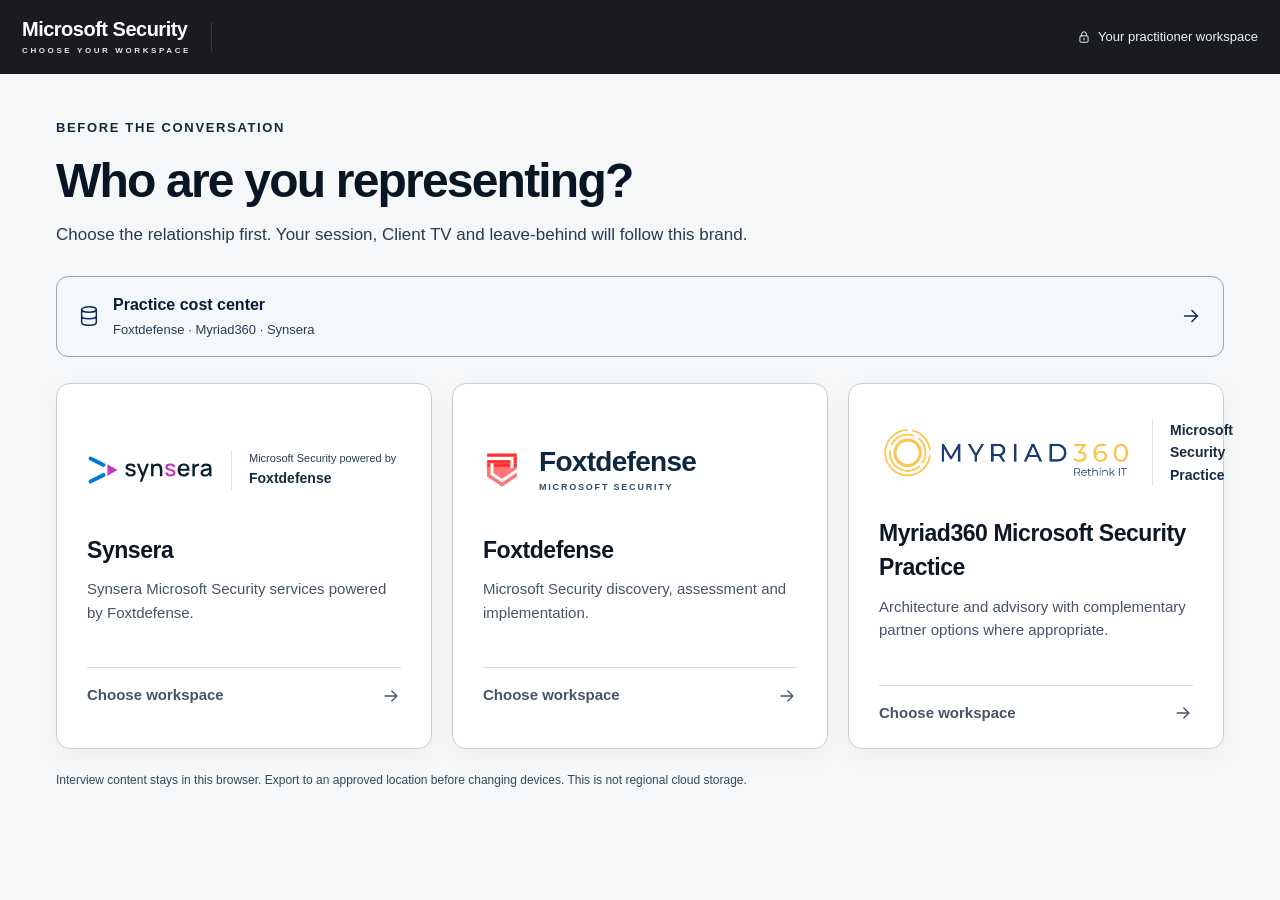
==== commit 9a1b1f2a: "Non-production Pages artifact of Foxtcon Services foxtcon/m360-discovery-studio@0bf30fa89b264f598274" ====
--- a/index.html
+++ b/index.html
@@ -9,8 +9,9 @@
       content="Foxtcon One Discovery Studio: guided Microsoft Security conversations, client readback and professional services scoping."
     />
     <title>Discovery Studio | Foxtcon One</title>
-    <script type="module" crossorigin src="/assets/index-WkpwMVNR.js"></script>
-    <link rel="stylesheet" crossorigin href="/assets/index-Q8-zW8iF.css">
+    <script type="module" crossorigin src="/assets/main-BS0m1627.js"></script>
+    <link rel="modulepreload" crossorigin href="/assets/modulepreload-polyfill-P2Xu9kJm.js">
+    <link rel="stylesheet" crossorigin href="/assets/main-H9Otoge5.css">
   </head>
   <body>
     <div id="root"></div>
--- a/assets/main-H9Otoge5.css
+++ b/assets/main-H9Otoge5.css
@@ -0,0 +1 @@
+@font-face{font-family:Poppins;font-style:normal;font-display:swap;font-weight:400;src:url(/assets/poppins-devanagari-400-normal-CJDn6rn8.woff2)format("woff2"),url(/assets/poppins-devanagari-400-normal-CqVvlrh5.woff)format("woff");unicode-range:U+900-97F,U+1CD0-1CF9,U+200C-200D,U+20A8,U+20B9,U+20F0,U+25CC,U+A830-A839,U+A8E0-A8FF,U+11B00-11B09}@font-face{font-family:Poppins;font-style:normal;font-display:swap;font-weight:400;src:url(/assets/poppins-latin-ext-400-normal-by3JarPu.woff2)format("woff2"),url(/assets/poppins-latin-ext-400-normal-DaBSavcJ.woff)format("woff");unicode-range:U+100-2BA,U+2BD-2C5,U+2C7-2CC,U+2CE-2D7,U+2DD-2FF,U+304,U+308,U+329,U+1D00-1DBF,U+1E00-1E9F,U+1EF2-1EFF,U+2020,U+20A0-20AB,U+20AD-20C0,U+2113,U+2C60-2C7F,U+A720-A7FF}@font-face{font-family:Poppins;font-style:normal;font-display:swap;font-weight:400;src:url(/assets/poppins-latin-400-normal-cpxAROuN.woff2)format("woff2"),url(/assets/poppins-latin-400-normal-BOb3E3N0.woff)format("woff");unicode-range:U+??,U+131,U+152-153,U+2BB-2BC,U+2C6,U+2DA,U+2DC,U+304,U+308,U+329,U+2000-206F,U+20AC,U+2122,U+2191,U+2193,U+2212,U+2215,U+FEFF,U+FFFD}@font-face{font-family:Poppins;font-style:normal;font-display:swap;font-weight:500;src:url(/assets/poppins-devanagari-500-normal-BIdkeU1p.woff2)format("woff2"),url(/assets/poppins-devanagari-500-normal-DMPDjHtT.woff)format("woff");unicode-range:U+900-97F,U+1CD0-1CF9,U+200C-200D,U+20A8,U+20B9,U+20F0,U+25CC,U+A830-A839,U+A8E0-A8FF,U+11B00-11B09}@font-face{font-family:Poppins;font-style:normal;font-display:swap;font-weight:500;src:url(/assets/poppins-latin-ext-500-normal-CK-6C4Hw.woff2)format("woff2"),url(/assets/poppins-latin-ext-500-normal-CgAe2rWW.woff)format("woff");unicode-range:U+100-2BA,U+2BD-2C5,U+2C7-2CC,U+2CE-2D7,U+2DD-2FF,U+304,U+308,U+329,U+1D00-1DBF,U+1E00-1E9F,U+1EF2-1EFF,U+2020,U+20A0-20AB,U+20AD-20C0,U+2113,U+2C60-2C7F,U+A720-A7FF}@font-face{font-family:Poppins;font-style:normal;font-display:swap;font-weight:500;src:url(/assets/poppins-latin-500-normal-C8OXljZJ.woff2)format("woff2"),url(/assets/poppins-latin-500-normal-DGXqpDMm.woff)format("woff");unicode-range:U+??,U+131,U+152-153,U+2BB-2BC,U+2C6,U+2DA,U+2DC,U+304,U+308,U+329,U+2000-206F,U+20AC,U+2122,U+2191,U+2193,U+2212,U+2215,U+FEFF,U+FFFD}@font-face{font-family:Poppins;font-style:normal;font-display:swap;font-weight:600;src:url(/assets/poppins-devanagari-600-normal-STEjXBNN.woff2)format("woff2"),url(/assets/poppins-devanagari-600-normal-ClASKHrr.woff)format("woff");unicode-range:U+900-97F,U+1CD0-1CF9,U+200C-200D,U+20A8,U+20B9,U+20F0,U+25CC,U+A830-A839,U+A8E0-A8FF,U+11B00-11B09}@font-face{font-family:Poppins;font-style:normal;font-display:swap;font-weight:600;src:url(/assets/poppins-latin-ext-600-normal-CAhIAdZj.woff2)format("woff2"),url(/assets/poppins-latin-ext-600-normal-Df5ffKXP.woff)format("woff");unicode-range:U+100-2BA,U+2BD-2C5,U+2C7-2CC,U+2CE-2D7,U+2DD-2FF,U+304,U+308,U+329,U+1D00-1DBF,U+1E00-1E9F,U+1EF2-1EFF,U+2020,U+20A0-20AB,U+20AD-20C0,U+2113,U+2C60-2C7F,U+A720-A7FF}@font-face{font-family:Poppins;font-style:normal;font-display:swap;font-weight:600;src:url(/assets/poppins-latin-600-normal-zEkxB9Mr.woff2)format("woff2"),url(/assets/poppins-latin-600-normal-BJdTmd5m.woff)format("woff");unicode-range:U+??,U+131,U+152-153,U+2BB-2BC,U+2C6,U+2DA,U+2DC,U+304,U+308,U+329,U+2000-206F,U+20AC,U+2122,U+2191,U+2193,U+2212,U+2215,U+FEFF,U+FFFD}@font-face{font-family:Poppins;font-style:normal;font-display:swap;font-weight:700;src:url(/assets/poppins-devanagari-700-normal-O-jipLrW.woff2)format("woff2"),url(/assets/poppins-devanagari-700-normal-fHs-vx92.woff)format("woff");unicode-range:U+900-97F,U+1CD0-1CF9,U+200C-200D,U+20A8,U+20B9,U+20F0,U+25CC,U+A830-A839,U+A8E0-A8FF,U+11B00-11B09}@font-face{font-family:Poppins;font-style:normal;font-display:swap;font-weight:700;src:url(/assets/poppins-latin-ext-700-normal-cby-RkWa.woff2)format("woff2"),url(/assets/poppins-latin-ext-700-normal-DctTR6Tg.woff)format("woff");unicode-range:U+100-2BA,U+2BD-2C5,U+2C7-2CC,U+2CE-2D7,U+2DD-2FF,U+304,U+308,U+329,U+1D00-1DBF,U+1E00-1E9F,U+1EF2-1EFF,U+2020,U+20A0-20AB,U+20AD-20C0,U+2113,U+2C60-2C7F,U+A720-A7FF}@font-face{font-family:Poppins;font-style:normal;font-display:swap;font-weight:700;src:url(/assets/poppins-latin-700-normal-Qrb0O0WB.woff2)format("woff2"),url(/assets/poppins-latin-700-normal-BVuQR_eA.woff)format("woff");unicode-range:U+??,U+131,U+152-153,U+2BB-2BC,U+2C6,U+2DA,U+2DC,U+304,U+308,U+329,U+2000-206F,U+20AC,U+2122,U+2191,U+2193,U+2212,U+2215,U+FEFF,U+FFFD}.current-tools-panel{color:#1e293b;background:#fff;border:1px solid #d4d9df;border-radius:14px;margin:16px 0;padding:16px;font-size:14px;line-height:1.55}.current-tools-panel summary{cursor:pointer;font-weight:650}.current-tools-panel summary span{float:right;color:#475569}.current-tools-panel p{color:#475569}.current-tools-editor{border-top:1px solid #dce1e6;margin-top:14px;padding:14px 0}.current-tools-fields{grid-template-columns:repeat(2,minmax(0,1fr));gap:12px;margin:12px 0;display:grid}.current-tools-panel label{flex-direction:column;gap:5px;margin:8px 0;font-weight:600;display:flex}.current-tools-panel textarea,.current-tools-panel select{box-sizing:border-box;color:#172334;width:100%;font:inherit;background:#fff;border:1px solid #b8c2ce;border-radius:8px;padding:10px}.current-tools-panel fieldset:not(.current-tools-controls) label{flex-direction:row;align-items:center}.current-tools-panel button{color:#172334;font:inherit;cursor:pointer;background:#f8fafc;border:1px solid #bac4ce;border-radius:8px;margin:6px 8px 6px 0;padding:9px 12px}.current-tools-panel button:disabled{opacity:.5;cursor:not-allowed}.current-tools-panel :focus-visible{outline-offset:3px;outline:3px solid #ba3434}.current-tools-help,.current-tools-caution{font-size:12px}.current-tools-preview{border:2px solid #ad3737;border-radius:12px;margin-top:16px;padding:16px}.current-tools-visual{color:inherit;text-align:left;line-height:1.5}.current-tools-eyebrow{letter-spacing:.13em;text-transform:uppercase;font-size:11px}.current-tools-visual h2{margin:10px 0;font-size:clamp(24px,3vw,42px)}.current-tools-card{overflow-wrap:anywhere;border:1px solid;border-radius:14px;margin:14px 0;padding:20px}.current-tools-card h3{margin:0;font-size:22px}.current-tools-card dl{grid-template-columns:repeat(2,minmax(0,1fr));gap:12px;display:grid}.current-tools-card dt{opacity:.85;font-size:12px;font-weight:650}.current-tools-card dd{white-space:pre-wrap;margin:0}.current-tools-chain{grid-template-columns:repeat(5,minmax(0,1fr));gap:10px;padding:0;list-style:none;display:grid}.current-tools-chain li{border:1px solid;border-radius:8px;padding:12px}.current-tools-chain span{text-transform:capitalize;font-size:12px;display:block}.current-tools-chain strong{font-size:14px;display:block}.current-tools-visual.compact h2{font-size:24px}.current-tools-visual.compact .current-tools-chain{grid-template-columns:repeat(auto-fit,minmax(120px,1fr))}@media (width<=700px){.current-tools-fields,.current-tools-card dl{grid-template-columns:1fr}.current-tools-chain{grid-template-columns:repeat(2,minmax(0,1fr))}}.current-tools-controls{border:0;min-width:0;margin:0;padding:0}.current-tools-sr-only{clip-path:inset(50%);white-space:nowrap;width:1px;height:1px;position:absolute;overflow:hidden}.current-tools-catalog-hint{background:#fff8f3;border-left:3px solid #c16858;padding:10px 12px;color:#5e6f78!important}.current-tools-catalog-hint strong{color:#344b59}.current-tool-source{color:#536572;background:#f7fafc;border:1px solid #d9e2e8;border-radius:8px;gap:4px;margin:9px 0;padding:10px 12px;display:grid}.current-tool-source strong{font-size:10px}.current-tool-source span{color:#71808b;font-size:8px;line-height:1.5}.current-tool-source a{color:#245b8e;font-size:8px;text-decoration:underline}.current-tool-source.is-review-due,.current-tool-source.is-unreviewed{background:#fff8f5;border-color:#e0b6a7}.current-tool-source.is-unreviewed strong{color:#9b493f}.ds-map-overlay{z-index:100;color:#1d2d43;background:#f5f7fa;padding:26px clamp(20px,4vw,70px);position:fixed;inset:0;overflow:auto}.ds-map-overlay>header{border-bottom:1px solid #b9c8d8;justify-content:space-between;align-items:center;gap:20px;padding-bottom:18px;display:flex}.ds-map-overlay h2{margin-top:25px;font-size:32px}.ds-map-overlay p{color:#405169;margin:12px 0;font-size:16px}.ds-map-overlay input[type=search]{width:100%;font:inherit;background:#fff;border:1px solid #aebfce;border-radius:8px;margin-top:8px;padding:14px;display:block}.ds-map-toggle{gap:10px;margin:14px 0;display:flex}.ds-map-path{flex-wrap:wrap;gap:14px;margin:24px 0;padding:0;list-style:none;display:flex}.ds-map-path li{background:#e9eef6;border:1px solid #b4c5d8;border-radius:12px;flex:1;min-width:140px;padding:18px;font-weight:600}.ds-map-path li:not(:last-child):after{content:" →"}.ds-map-nodes{grid-template-columns:repeat(auto-fit,minmax(290px,1fr));align-items:start;gap:14px;margin:15px 0 30px;display:grid}.ds-map-nodes details{background:#fff;border:1px solid #c3cfdb;border-radius:12px;padding:18px}.ds-map-nodes details.is-active{border-left:4px solid #2b6b61}.ds-map-nodes summary{cursor:pointer;font-size:18px;font-weight:600}.ds-map-nodes summary small{color:#4c6178;font-size:14px;font-weight:400;display:block}.ds-map-nodes li{margin:7px 0}.ds-option-search{color:#33455a;margin:18px 0;display:block}.ds-option-search input{border:1px solid #b8c6d5;border-radius:8px;width:100%;margin-top:7px;padding:12px}.ds-map-overlay .current-tools-panel{color:#172333;background:#fff;margin-top:24px}.ds-client-canvas .ds-tv-main-welcome{justify-content:center;gap:26px}.ds-client-canvas .ds-tv-main-welcome .ds-tv-welcome h1{margin-top:12px;font-size:clamp(38px,3.7vw,64px)}.ds-client-canvas .ds-tv-main-welcome .ds-tv-welcome p{margin-top:16px;font-size:14px;line-height:1.65}.ds-client-canvas .ds-tv-main-welcome .ds-tv-welcome-steps{margin-top:22px}.ds-client-canvas .ds-tv-main-welcome .ds-orbit{justify-self:end;max-width:260px}.ds-team-introduction{border-top:1px solid var(--tv-line);padding-top:22px}.ds-team-heading{justify-content:space-between;align-items:flex-end;gap:18px;margin-bottom:18px;display:flex}.ds-team-heading h2{letter-spacing:-.5px;color:#e2e8ec;margin:7px 0 0;font-size:clamp(20px,1.65vw,29px);font-weight:450;line-height:1.2}.ds-team-location{color:#afbdc6;flex-shrink:0;align-items:center;gap:8px;padding-bottom:3px;font-size:11px;display:inline-flex}.ds-team-location i{background:#c0917c;border-radius:50%;width:6px;height:6px;box-shadow:0 0 0 4px #c0917c12}.ds-team-grid{grid-template-columns:repeat(3,minmax(0,1fr));gap:18px;display:grid}.ds-team-profile{background:linear-gradient(135deg,#ffffff06,#ffffff02);border:1px solid #ffffff14;border-radius:14px;grid-template-columns:clamp(100px,8vw,144px) minmax(0,1fr);align-items:stretch;gap:18px;min-width:0;padding:14px;animation:.65s cubic-bezier(.2,.65,.2,1) both ds-team-arrive;display:grid}.ds-team-portrait{aspect-ratio:6/7;background:#2b343c;border-radius:9px;align-self:start;overflow:hidden}.ds-team-portrait img{object-fit:cover;object-position:center 28%;width:100%;height:100%;display:block}.ds-team-portrait.is-unavailable{color:#d6b8a9;letter-spacing:2px;place-items:center;font-size:30px;display:grid}.ds-team-copy{align-self:start;min-width:0;padding-top:3px}.ds-team-copy h3{color:#e8edef;letter-spacing:-.3px;margin:0 0 7px;font-size:clamp(20px,1.25vw,24px);font-weight:500}.ds-team-role{color:#d0aa96;font-size:clamp(12px,.75vw,14px);line-height:1.45;display:block}.ds-team-copy p{color:#a4b2bd;margin:11px 0 0;font-size:clamp(13px,.77vw,14px);line-height:1.65}@keyframes ds-team-arrive{0%{opacity:0;transform:translateY(12px)}to{opacity:1;transform:translateY(0)}}@media (width>=1100px) and (height<=850px){.ds-client-canvas .ds-tv-main-welcome{gap:14px;padding-top:10px;padding-bottom:10px}.ds-client-canvas .ds-tv-main-welcome .ds-tv-welcome{grid-template-columns:minmax(0,1fr) 175px}.ds-client-canvas .ds-tv-main-welcome .ds-tv-welcome h1{margin-top:9px;font-size:clamp(34px,2.9vw,43px)}.ds-client-canvas .ds-tv-main-welcome .ds-tv-welcome p{margin-top:10px;font-size:12px}.ds-client-canvas .ds-tv-main-welcome .ds-tv-welcome-steps{margin-top:13px;font-size:10px}.ds-team-introduction{padding-top:15px}.ds-team-heading{margin-bottom:12px}.ds-team-heading h2{font-size:21px}.ds-team-profile{grid-template-columns:100px minmax(0,1fr);gap:13px;padding:11px}.ds-team-copy p{margin-top:8px;font-size:13px;line-height:1.5}.ds-team-role{font-size:12px}}@media (width<=1099px){.ds-team-profile{grid-template-columns:1fr;gap:13px}.ds-team-portrait{aspect-ratio:1.5;width:100%;max-height:160px}.ds-team-portrait img{object-position:center 27%}.ds-team-copy{align-self:start}.ds-team-copy h3{font-size:20px}.ds-team-role{font-size:12px}.ds-team-copy p{font-size:13px}}@media (width<=740px){.ds-client-canvas .ds-tv-main-welcome .ds-tv-welcome{grid-template-columns:1fr;gap:14px;display:grid}.ds-client-canvas .ds-tv-main-welcome .ds-orbit{display:none}.ds-team-heading{flex-direction:column;align-items:flex-start;gap:12px}.ds-team-grid{grid-template-columns:1fr;gap:12px}.ds-team-profile{grid-template-columns:90px minmax(0,1fr);padding:12px}.ds-team-portrait{aspect-ratio:6/7}.ds-team-copy p{font-size:13px}}@media (prefers-reduced-motion:reduce){.ds-team-profile{opacity:1!important;animation:none!important;transform:none!important}}.ds-no-motion .ds-team-profile{opacity:1!important;animation:none!important;transform:none!important}.ds-team-grid:has(>:only-child){grid-template-columns:minmax(0,660px)}.ds-welcome-card .ds-team-introduction{border-color:#d5dbe2;margin:24px 0}.ds-welcome-card .ds-team-heading h2,.ds-welcome-card .ds-team-copy h3{color:#17233a}.ds-welcome-card .ds-team-copy p,.ds-welcome-card .ds-team-role,.ds-welcome-card .ds-team-location{color:#42516a}.ds-welcome-card .ds-team-profile{background:#f6f8fa;border-color:#d5dbe2;grid-template-columns:72px minmax(0,1fr)}.ds-welcome-card .ds-team-grid{grid-template-columns:1fr}.ds-welcome-card .ds-team-portrait{width:72px}.studio-report{--report-ink:#202025;--report-muted:#62616a;--report-red:#b51e2a;--report-line:#e1dfe2;border:1px solid var(--report-line);width:min(100%,1040px);color:var(--report-ink);overflow-wrap:anywhere;background:#fff;border-radius:16px;margin:0 auto;padding:38px 42px;font-family:Inter,ui-sans-serif,system-ui,-apple-system,BlinkMacSystemFont,Segoe UI,sans-serif;font-size:14px;line-height:1.55;box-shadow:0 12px 45px #24131c0a}.studio-report,.studio-report *{box-sizing:border-box}.studio-report h1,.studio-report h2,.studio-report h3,.studio-report p,.studio-report dl,.studio-report dd{margin:0}.studio-report h1{letter-spacing:-.8px;color:var(--report-ink);font-size:clamp(27px,4vw,36px);font-weight:650;line-height:1.18}.studio-report h2{color:var(--report-ink);font-size:19px;font-weight:650;line-height:1.35}.studio-report h3{color:var(--report-ink);font-size:14px;font-weight:650;line-height:1.4}.studio-report-header{border-bottom:2px solid var(--report-red);justify-content:space-between;align-items:flex-start;gap:20px;padding-bottom:24px;display:flex}.studio-report-brand{flex-direction:column;align-items:flex-start;gap:9px;display:flex}.studio-report-brand>span{color:var(--report-muted);font-size:11px}.studio-report-foxtcon{align-items:center;gap:7px;display:flex}.studio-report-foxtcon strong{letter-spacing:-.6px;font-size:22px}.studio-report-meta{text-align:right;color:var(--report-muted);flex-direction:column;gap:5px;font-size:12px;display:flex}.studio-report-meta>span{color:var(--report-ink);font-weight:650}.studio-report-lead{padding:27px 0 24px}.studio-report .studio-report-kicker{color:var(--report-red);text-transform:uppercase;letter-spacing:1px;margin-bottom:9px;font-size:11px;font-weight:650}.studio-report .studio-report-client{margin:10px 0 14px;font-size:22px;font-weight:500}.studio-report-status{color:#805a22;background:#fff3e4;border:1px solid #e7cda9;border-radius:5px;padding:5px 8px;font-size:11px;font-weight:650;display:inline-block}.studio-report-status.is-confirmed{color:#315a4b;background:#edf6f1;border-color:#c6dfd0}.studio-report .studio-report-intro{color:#514e57;margin-top:15px}.studio-report .studio-report-note{color:var(--report-muted);margin-top:10px;font-size:11px;line-height:1.5}.studio-report-coverage{border:1px solid var(--report-line);background:#f8f7f8;border-radius:10px;padding:19px 21px}.studio-report-coverage-title{justify-content:space-between;align-items:center;gap:12px;display:flex}.studio-report-coverage-title>span{color:var(--report-muted);font-size:12px}.studio-report-metrics{grid-template-columns:1.15fr repeat(4,1fr);gap:15px;padding:17px 0 2px;display:grid}.studio-report-metrics dt{color:var(--report-muted);font-size:11px}.studio-report-metrics dd{font-variant-numeric:tabular-nums;font-size:27px;font-weight:600}.studio-report-metrics small{color:var(--report-muted);font-size:13px;font-weight:400}.studio-report-score{border-top:1px solid var(--report-line);grid-template-columns:190px 1fr;align-items:center;gap:20px;margin-top:17px;padding-top:16px;display:grid}.studio-report-score>div{flex-direction:column;display:flex}.studio-report-score span{color:var(--report-muted);font-size:11px}.studio-report-score strong{font-variant-numeric:tabular-nums;font-size:27px;font-weight:650}.studio-report-score small{color:var(--report-muted);font-size:13px;font-weight:400}.studio-report-score p{color:var(--report-muted);font-size:11px}.studio-report-section{margin-top:29px}.studio-report-section-title{align-items:baseline;gap:10px;margin-bottom:14px;display:flex}.studio-report-section-title>span{color:var(--report-red);text-transform:uppercase;letter-spacing:.4px;font-size:11px;font-weight:650}.studio-report-findings{grid-template-columns:repeat(2,minmax(0,1fr));gap:12px;margin:0;padding:0;list-style:none;display:grid}.studio-report-finding{border:1px solid var(--report-line);background:#fff;border-radius:8px;min-width:0;padding:14px 15px}.studio-report-item-head{flex-wrap:wrap;justify-content:space-between;align-items:baseline;gap:9px;margin-bottom:7px;display:flex}.studio-report-label{color:#65515c;white-space:nowrap;background:#f5f0f2;border-radius:4px;padding:2px 6px;font-size:11px;display:inline-block}.studio-report-label.is-open{color:#815b2a;background:#fbf3e9}.studio-report-label.is-evidence-seen{color:#3c604f;background:#eef5f0}.studio-report-finding>p{color:#514e57;white-space:pre-wrap;font-size:12px}.studio-report-empty{color:var(--report-muted);padding:12px 0;font-size:12px}.studio-report-open{flex-direction:column;gap:8px;margin:0;padding:0;list-style:none;display:flex}.studio-report-open .studio-report-finding{background:#fffcf7;border-color:#ece2d3}.studio-report-followups{flex-direction:column;gap:8px;margin:0;padding:0;list-style:none;display:flex}.studio-report-followups li{border:1px solid var(--report-line);border-radius:8px;padding:10px 12px}.studio-report-followups li>div{justify-content:space-between;align-items:baseline;gap:12px;display:flex}.studio-report-followups strong{font-size:12px;font-weight:650}.studio-report-followups span{color:var(--report-muted);font-size:10px}.studio-report-followups p{color:var(--report-muted);margin:5px 0 0;font-size:11px}.studio-report-unasked{border-top:1px solid var(--report-line);margin-top:15px;padding-top:14px}.studio-report-unasked h3{color:var(--report-muted)}.studio-report-unasked ul{columns:2;color:var(--report-muted);margin:8px 0 0;padding-left:17px;font-size:12px}.studio-report-unasked li{break-inside:avoid;margin-bottom:5px}.studio-report-service-grid{grid-template-columns:repeat(2,minmax(0,1fr));gap:12px;display:grid}.studio-report-service{border-left:2px solid #c6b8bd;padding:2px 0 2px 12px}.studio-report-service p{color:var(--report-muted);margin-top:7px;font-size:12px}.studio-report-service p strong{color:#514e57;font-size:11px;display:block}.studio-report .studio-report-scope-state{color:var(--report-red);margin-bottom:13px;font-size:12px;font-weight:650}.studio-report-scope-grid{border-top:1px solid var(--report-line);grid-template-columns:1fr 1fr;gap:0 22px;display:grid}.studio-report-scope-grid>div{border-bottom:1px solid var(--report-line);padding:12px 0}.studio-report-scope-grid dt{color:var(--report-muted);margin-bottom:5px;font-size:11px;font-weight:600}.studio-report-scope-grid dd{white-space:pre-wrap;font-size:12px}.studio-report-scope-grid .is-empty{color:#837b83;font-style:italic}.studio-report .studio-report-agreement{color:#514e57;margin-top:15px;font-size:12px}.studio-report-next{background:#fff6f6;border:1px solid #e4c7cc;border-radius:10px;margin-top:29px;padding:20px 22px}.studio-report-next h2{white-space:pre-wrap}.studio-report-next dl{grid-template-columns:1fr 1fr;gap:20px;margin-top:17px;display:grid}.studio-report-next dt{color:var(--report-muted);font-size:11px}.studio-report-next dd{white-space:pre-wrap;margin-top:3px;font-size:13px}.studio-report-next>p:not(.studio-report-kicker){color:var(--report-muted);margin-top:8px;font-size:12px}.studio-report-appendix{border-top:2px solid var(--report-line);padding-top:24px}.studio-report-answers{counter-reset:answers;margin:16px 0 0;padding:0;list-style:none}.studio-report-answers>li{counter-increment:answers;border-bottom:1px solid var(--report-line);padding:15px 0 15px 30px;position:relative}.studio-report-answers>li:before{content:counter(answers, decimal-leading-zero);color:#9b8e96;font-size:11px;font-weight:650;position:absolute;top:17px;left:0}.studio-report .studio-report-answer-topic{color:var(--report-muted);margin-bottom:6px;font-size:11px}.studio-report-answers ul{color:#514e57;margin:0;padding-left:17px;font-size:12px}.studio-report-answers ul li{white-space:pre-wrap;margin-bottom:3px}.studio-report-client-note{border-left:2px solid #d8d0d4;margin-top:10px;padding-left:10px}.studio-report-client-note strong{color:var(--report-muted);font-size:11px;font-weight:600}.studio-report-client-note p{white-space:pre-wrap;color:#514e57;margin-top:3px;font-size:12px}.studio-report-footer{border-top:1px solid var(--report-line);color:var(--report-muted);justify-content:space-between;gap:15px;margin-top:24px;padding-top:13px;font-size:11px;display:flex}@media (width<=700px){.studio-report{border-radius:10px;padding:24px 20px}.studio-report-header,.studio-report-footer{flex-wrap:wrap}.studio-report-meta{text-align:left}.studio-report-metrics{grid-template-columns:repeat(3,1fr);gap:13px}.studio-report-findings,.studio-report-service-grid,.studio-report-scope-grid,.studio-report-score{grid-template-columns:1fr}.studio-report-unasked ul{columns:1}}@media (width<=420px){.studio-report-coverage{padding:15px}.studio-report-coverage-title{flex-direction:column;align-items:flex-start;gap:6px}.studio-report-next dl{grid-template-columns:1fr;gap:10px}}@page studio-report-page{size:auto;margin:16mm 15mm 17mm}@media print{.studio-report{page:studio-report-page;width:100%;max-width:none;box-shadow:none;-webkit-print-color-adjust:exact;print-color-adjust:exact;border:0;border-radius:0;margin:0;padding:0;font-size:10pt;display:block;color:#202025!important;background:#fff!important}.studio-report h1{font-size:24pt}.studio-report h2{font-size:13pt}.studio-report h3{font-size:10pt}.studio-report h1,.studio-report h2,.studio-report h3,.studio-report-section-title{break-after:avoid;page-break-after:avoid}.studio-report p,.studio-report li{orphans:3;widows:3}.studio-report-header,.studio-report-lead,.studio-report-coverage,.studio-report-next,.studio-report-finding,.studio-report-service,.studio-report-scope-grid>div,.studio-report-answers>li{break-inside:avoid-page;page-break-inside:avoid}.studio-report-header{padding-bottom:13px}.studio-report-lead{padding:19px 0}.studio-report .studio-report-client{font-size:16pt}.studio-report-findings,.studio-report-service-grid,.studio-report-scope-grid{display:block}.studio-report-finding,.studio-report-service{margin-bottom:9px}.studio-report-coverage{padding:14px 16px}.studio-report-metrics{grid-template-columns:1.2fr repeat(4,1fr);display:grid}.studio-report-score{grid-template-columns:165px 1fr;display:grid}.studio-report-section{margin-top:21px}.studio-report-unasked ul{columns:1}.studio-report-scope-grid>div{padding:9px 0}.studio-report-next{padding:15px 17px}.studio-report-next dl{grid-template-columns:1fr 1fr;display:grid}.studio-report-appendix{break-before:page;page-break-before:always;border-top:0;padding-top:0}.studio-report-answers>li{padding-top:12px;padding-bottom:12px}.studio-report-answers>li:before{top:14px}.studio-report-footer{break-inside:avoid;display:flex}}.studio-report{font-family:Aptos,Aptos Display,Segoe UI,Arial,sans-serif}.studio-report-client-lockup{justify-content:flex-end;align-items:center;gap:16px;display:flex}.studio-report-client-logo{object-fit:contain;border:1px solid var(--report-line);background:#fff;border-radius:7px;width:150px;height:54px;padding:6px 9px}.studio-report-snapshot{border:1px solid var(--report-line);background:linear-gradient(120deg,#f6f8f9,#fbfbfa);border-radius:12px;grid-template-columns:minmax(220px,.82fr) minmax(0,1.18fr);gap:24px;padding:20px 22px;display:grid}.studio-report-outcome{background:linear-gradient(135deg,#fff7f7,#fbfaf7);border:1px solid #e4c7cc;border-radius:12px;margin-top:0;padding:19px 21px}.studio-report-outcome-grid{grid-template-columns:repeat(2,minmax(0,1fr));gap:14px 22px;display:grid}.studio-report-outcome-grid>div{border-left:2px solid #bd6b62;gap:4px;padding-left:12px;display:grid}.studio-report-outcome-grid span{color:var(--report-muted);text-transform:uppercase;letter-spacing:.45px;font-size:10px;font-weight:650}.studio-report-outcome-grid strong{color:var(--report-ink);font-size:12px;line-height:1.45}.studio-report-snapshot-lead{grid-template-columns:1fr auto;align-items:end;gap:2px 12px;display:grid}.studio-report-snapshot-lead>span{color:var(--report-muted);text-transform:uppercase;letter-spacing:.8px;font-size:11px;font-weight:650}.studio-report-snapshot-lead>strong{color:var(--report-red);font-variant-numeric:tabular-nums;grid-area:1/2/3;font-size:35px;line-height:1}.studio-report-snapshot-lead>small{color:var(--report-muted);font-size:11px}.studio-report-snapshot-lead>div{background:#dde4e7;border-radius:8px;grid-column:1/-1;height:7px;margin-top:10px;overflow:hidden}.studio-report-snapshot-lead i{border-radius:inherit;background:linear-gradient(90deg, var(--report-red), #bc8776);height:100%;display:block}.studio-report-snapshot dl{grid-template-columns:repeat(3,1fr);gap:12px;display:grid}.studio-report-snapshot dl>div{border-left:1px solid var(--report-line);padding-left:15px}.studio-report-snapshot dt{color:var(--report-muted);font-size:11px}.studio-report-snapshot dd{color:var(--report-ink);font-variant-numeric:tabular-nums;margin-top:4px;font-size:26px;font-weight:650}.studio-report-snapshot dd small{color:var(--report-muted);margin-top:2px;font-size:10px;font-weight:450;display:block}.studio-report-focus-grid{grid-template-columns:repeat(3,minmax(0,1fr));gap:15px 20px;display:grid}.studio-report-client-notes{background:#f7f9f9;border-left:2px solid #b8c4ca;gap:6px;margin-top:12px;padding:11px 13px;display:grid}.studio-report-client-notes>strong{color:var(--report-muted);text-transform:uppercase;letter-spacing:.5px;font-size:10px}.studio-report-client-notes p{color:#43525c;font-size:11px}.studio-report-client-notes p span{color:var(--report-ink);margin-right:7px;font-weight:650}.studio-report-focus-grid>div{gap:5px;display:grid}.studio-report-focus-grid span{color:var(--report-ink);font-size:12px;font-weight:600}.studio-report-focus-grid>div>div{background:#e4e7e9;border-radius:5px;height:5px;overflow:hidden}.studio-report-focus-grid i{border-radius:inherit;background:linear-gradient(90deg,#ba7164,#9fb8ad);height:100%;display:block}.studio-report-focus-grid small{color:var(--report-muted);font-size:9px}.studio-report-service-chips{flex-wrap:wrap;gap:8px;display:flex}.studio-report-service-chips>span{border:1px solid var(--report-line);color:#35444e;background:#f7f8f8;border-radius:999px;padding:6px 9px;font-size:11px}.studio-report-tool-list{grid-template-columns:repeat(2,minmax(0,1fr));gap:9px 18px;margin-top:13px;display:grid}.studio-report-tool-list>div{border-left:2px solid #c3a08f;gap:2px;padding-left:10px;display:grid}.studio-report-tool-list strong{font-size:12px}.studio-report-tool-list span{color:var(--report-muted);font-size:10px}.studio-report-boundary{color:var(--report-muted);font-size:9px;line-height:1.45;margin-top:10px!important}@media (width<=700px){.studio-report-client-lockup{flex-direction:column;align-items:flex-end}.studio-report-snapshot,.studio-report-focus-grid,.studio-report-tool-list,.studio-report-outcome-grid{grid-template-columns:1fr}}@media (width<=460px){.studio-report-snapshot dl{grid-template-columns:1fr}}@media print{.studio-report-header,.studio-report-lead,.studio-report-outcome,.studio-report-snapshot,.studio-report-next,.studio-report-focus-grid>div,.studio-report-tool-list>div{break-inside:avoid-page;page-break-inside:avoid}.studio-report-lead{padding:14px 0 13px}.studio-report-snapshot{padding:13px 15px}.studio-report-next{margin-top:14px;padding:13px 15px}.studio-report-section{margin-top:16px}.studio-report-findings{grid-template-columns:repeat(3,minmax(0,1fr))}.studio-report-finding{padding:10px 11px}.studio-report-focus-grid{gap:9px 15px}.studio-report-client-logo{width:115px;height:42px}}.ce-backdrop{z-index:130;-webkit-backdrop-filter:blur(7px);backdrop-filter:blur(7px);color:#28242b;background:#151318b8;place-items:center;padding:25px;display:grid;position:fixed;inset:0}.ce-modal{background:#f8f6f6;border:1px solid #ffffff40;border-radius:18px;width:min(1260px,100%);max-height:calc(100dvh - 50px);font-family:inherit;overflow:auto;box-shadow:0 30px 100px #09060b50}.ce-modal *{box-sizing:border-box}.ce-modal h1,.ce-modal h2,.ce-modal h3,.ce-modal p,.ce-modal dl,.ce-modal dd{margin:0}.ce-modal button,.ce-modal input,.ce-modal select,.ce-modal textarea{font:inherit}.ce-modal button{cursor:pointer}.ce-modal button:disabled{cursor:not-allowed;opacity:.5}.ce-modal button:focus-visible,.ce-modal input:focus-visible,.ce-modal select:focus-visible,.ce-modal textarea:focus-visible{outline-offset:3px;outline:3px solid #b50d3840}.ce-toolbar{z-index:2;-webkit-backdrop-filter:blur(12px);backdrop-filter:blur(12px);background:#fffcfcf5;border-bottom:1px solid #e7dfe1;justify-content:space-between;align-items:center;gap:18px;padding:20px 26px;display:flex;position:sticky;top:0}.ce-toolbar-title{align-items:center;gap:12px;display:flex}.ce-lock{color:#a22142;background:#fcf1f4;border:1px solid #eddde1;border-radius:11px;place-items:center;width:42px;height:42px;display:grid}.ce-modal .ce-kicker{letter-spacing:1.1px;color:#935467;font-size:11px;font-weight:700;line-height:1.6}.ce-toolbar h2{letter-spacing:-.4px;font-size:20px;font-weight:650}.ce-toolbar-actions{flex-wrap:wrap;align-items:center;gap:7px;display:flex}.ce-toolbar-actions button{color:#4b3f46;background:#fff;border:1px solid #e1d7dc;border-radius:7px;align-items:center;gap:7px;min-height:36px;padding:8px 10px;font-size:12px;font-weight:550;display:flex}.ce-toolbar-actions button:hover{background:#faf1f4;border-color:#ceb9c1}.ce-toolbar-actions .ce-close{background:0 0;border:0;padding:8px}.ce-private-notice{color:#6c4c5a;background:#f1e9ed;align-items:flex-start;gap:9px;padding:12px 27px;font-size:12px;line-height:1.5;display:flex}.ce-private-notice svg{flex:none;margin-top:1px}.ce-editor{border:0;grid-template-columns:minmax(0,1fr) 305px;gap:29px;min-inline-size:0;margin:0;padding:32px 28px;display:grid}.ce-read-only{color:#906227;background:#fff5df;padding:13px 27px;font-size:12px}.ce-modal .ce-scope-review{color:#876171;background:#f4e9ee;border-left:2px solid #bf718b;margin-top:14px;padding:11px 13px;font-size:12px;line-height:1.5}.ce-hidden{display:none}.ce-main{min-width:0}.ce-intro h1{letter-spacing:-1.35px;margin:10px 0 15px;font-size:clamp(27px,3vw,39px);font-weight:550;line-height:1.12}.ce-intro>p:last-child{color:#6c6069;max-width:640px;font-size:14px;line-height:1.65}.ce-settings{background:#fff;border:1px solid #e6dfe2;border-radius:10px;grid-template-columns:1fr 1.4fr .9fr;align-items:start;gap:13px;margin:25px 0 31px;padding:18px;display:grid}.ce-modal label{flex-direction:column;gap:6px;min-width:0;display:flex}.ce-modal label>span{color:#60525b;font-size:11px;font-weight:650}.ce-modal label small{color:#857780;font-size:11px;line-height:1.45}.ce-modal input,.ce-modal select,.ce-modal textarea{color:#352b32;background:#fff;border:1px solid #ddd3d8;border-radius:6px;width:100%;padding:10px;font-size:13px;line-height:1.4}.ce-modal input::placeholder,.ce-modal textarea::placeholder{color:#9c8d96}.ce-modal input[type=number]{font-variant-numeric:tabular-nums}.ce-modal textarea{resize:vertical}.ce-section-title{justify-content:space-between;align-items:flex-start;gap:15px;margin-bottom:15px;display:flex}.ce-section-title h2{font-size:18px;font-weight:650}.ce-section-title p{color:#857580;margin-top:5px;font-size:12px}.ce-add{color:#9e294b;background:#fff;border:1px solid #d7bac4;border-radius:6px;flex:none;align-items:center;gap:5px;padding:8px 10px;font-size:12px;display:flex}.ce-empty{text-align:center;color:#9b7c89;background:#fdfafa;border:1px dashed #d7c9d0;border-radius:10px;flex-direction:column;align-items:center;padding:32px 25px;display:flex}.ce-empty h3{color:#66505d;margin:12px 0 7px;font-size:16px}.ce-empty p{max-width:360px;font-size:13px;line-height:1.5}.ce-lines{flex-direction:column;gap:15px;display:flex}.ce-line{background:#fff;border:1px solid #e4dce0;border-radius:10px;padding:17px}.ce-line-heading{justify-content:space-between;align-items:center;margin-bottom:12px;display:flex}.ce-line-heading>span{letter-spacing:.9px;color:#ab6a80;font-size:11px;font-weight:650}.ce-line-heading button{color:#8e7b84;background:#f8f3f5;border:0;border-radius:5px;place-items:center;width:27px;height:27px;display:grid}.ce-line-fields{grid-template-columns:1.4fr 1fr .6fr 1fr;align-items:end;gap:10px;display:grid}.ce-assumptions{margin-top:13px}.ce-line-total{border-top:1px solid #f0e9ec;justify-content:space-between;align-items:center;gap:12px;margin-top:13px;padding-top:13px;display:flex}.ce-line-total span{color:#8c7983;font-size:11px}.ce-line-total strong{color:#694251;font-variant-numeric:tabular-nums;font-size:14px}.ce-templates{margin-top:22px}.ce-templates>div{flex-wrap:wrap;gap:7px;margin-top:9px;display:flex}.ce-templates button{text-align:left;color:#7e626f;background:#fff;border:1px solid #e4dbe0;border-radius:5px;align-items:center;gap:5px;padding:8px 9px;font-size:11px;display:flex}.ce-templates button:hover{background:#fdf5f8;border-color:#b56b84}.ce-sidebar{min-width:0}.ce-summary{background:#fff;border:1px solid #dfcdd5;border-radius:12px;padding:23px 22px;box-shadow:0 5px 12px #4d27350a}.ce-summary h2{letter-spacing:-.6px;margin-top:6px;font-size:23px;font-weight:600}.ce-summary-hours{border-bottom:1px solid #eee2e7;flex-direction:column;padding:22px 0;display:flex}.ce-summary-hours strong{color:#44343e;letter-spacing:-1px;font-variant-numeric:tabular-nums;font-size:34px}.ce-summary-hours span{color:#8a7580;margin-top:4px;font-size:12px}.ce-summary dl>div{border-bottom:1px solid #eee7ea;padding:15px 0}.ce-summary dt{color:#8a7580;font-size:11px}.ce-summary dd{color:#4c3440;font-variant-numeric:tabular-nums;margin-top:5px;font-size:18px;font-weight:600}.ce-summary .ce-primary-fee dd{color:#a52149;font-size:24px}.ce-formula{color:#7a4b5e;background:#f8f0f3;border-radius:7px;margin-top:17px;padding:13px}.ce-formula strong{font-size:12px}.ce-formula p{margin-top:5px;font-size:11px;line-height:1.6}.ce-modal .ce-help{color:#897680;font-size:11px;line-height:1.65}.ce-summary>.ce-help{margin-top:14px}.ce-incomplete{color:#856232;font-size:12px;line-height:1.6;margin-top:16px!important}.ce-drivers{padding:25px 8px 0}.ce-drivers h3{color:#644d5a;font-size:14px}.ce-drivers ul{color:#8b7783;padding-left:17px;font-size:12px;line-height:1.6}.ce-drivers li{margin:9px 0;padding-left:2px}.ce-drivers>div{border-top:1px solid #e1d5da;margin-top:19px;padding-top:17px}.ce-drivers>div p{white-space:pre-wrap;overflow-wrap:anywhere;color:#79616d;margin:6px 0 18px;font-size:12px;line-height:1.6}.ce-modal-footer{color:#89737f;border-top:1px solid #e8dfe3;gap:10px;padding:16px 27px;font-size:11px;line-height:1.6;display:flex}.ce-modal-footer svg{flex:none;margin-top:1px}.ce-preview{padding:27px;display:none}.ce-preview.is-visible{display:block}.ce-proposal{color:#372b33;background:#fff;border:1px solid #e7dfe2;max-width:960px;margin:0 auto;padding:40px;font-size:13px;line-height:1.55}.ce-proposal-header{border-bottom:1px solid #e3d7dd;justify-content:space-between;align-items:center;gap:20px;margin-bottom:28px;padding-bottom:20px;display:flex}.ce-proposal-header>div{align-items:center;gap:9px;font-size:21px;display:flex}.ce-proposal-header>span{color:#9e355a;text-align:right;max-width:150px;font-size:11px;font-weight:650}.ce-proposal h1{letter-spacing:-1px;margin:8px 0 13px;font-size:31px;line-height:1.2}.ce-proposal-client{font-size:19px;margin-bottom:8px!important}.ce-proposal section{margin-top:29px}.ce-proposal h2{border-bottom:1px solid #e7dce1;margin-bottom:13px;padding-bottom:8px;font-size:16px}.ce-proposal-services{flex-wrap:wrap;gap:7px;margin-bottom:15px;display:flex}.ce-proposal-services span{color:#8c4a62;background:#f7eff2;border-radius:4px;padding:4px 7px;font-size:11px}.ce-proposal-scope{grid-template-columns:1fr 1fr;gap:13px 23px;display:grid}.ce-proposal-scope dt{color:#99828e;margin-bottom:3px;font-size:11px}.ce-proposal-scope dd{white-space:pre-wrap;overflow-wrap:anywhere}.ce-proposal-table-wrap{overflow-x:auto}.ce-proposal table{border-collapse:collapse;width:100%;margin-top:15px;font-size:12px}.ce-proposal th{text-align:left;color:#7f5969;background:#f7f0f3;padding:9px;font-size:11px}.ce-proposal td{vertical-align:top;font-variant-numeric:tabular-nums;border-bottom:1px solid #e9dfe4;padding:11px 9px}.ce-proposal td:first-child{width:49%}.ce-proposal td span{color:#8a7581;margin:3px 0;font-size:11px;display:block}.ce-proposal td p{white-space:pre-wrap;overflow-wrap:anywhere;color:#8a7581;font-size:11px}.ce-proposal-totals{background:#fcf6f8;border:1px solid #ead6de;padding:20px}.ce-proposal-totals dl>div{justify-content:space-between;gap:20px;padding:7px 0;display:flex}.ce-proposal-totals dd{font-variant-numeric:tabular-nums;font-weight:650}.ce-proposal-totals>p{color:#896472;margin-top:12px;font-size:11px}.ce-proposal footer{color:#89717d;border-top:1px solid #e3d7dd;margin-top:28px;padding-top:18px;font-size:11px}.ce-proposal footer p{margin-top:8px}@media (width<=1050px){.ce-editor{grid-template-columns:minmax(0,1fr) 270px;gap:20px;padding:25px 20px}.ce-line-fields,.ce-settings{grid-template-columns:1fr 1fr}.ce-settings label:first-child{grid-column:1/-1}}@media (width<=760px){.ce-backdrop{padding:0}.ce-modal{border-radius:0;max-height:100dvh}.ce-toolbar{flex-wrap:wrap;align-items:flex-start;padding:16px}.ce-toolbar-actions{width:100%}.ce-toolbar-actions .ce-close{position:absolute;top:16px;right:16px}.ce-editor{flex-direction:column;padding:24px 16px;display:flex}.ce-settings{grid-template-columns:1fr;padding:14px}.ce-settings label:first-child{grid-column:auto}.ce-section-title{flex-wrap:wrap}.ce-proposal{padding:23px}.ce-preview{padding:12px}.ce-proposal-scope{grid-template-columns:1fr}}@page studio-commercial-page{size:A4;margin:15mm}@media print{body:has(.ce-modal){background:#fff!important;height:auto!important;display:block!important;overflow:visible!important}body:has(.ce-modal) #root{background:#fff!important;height:auto!important;display:block!important;overflow:visible!important}body:has(.ce-modal) .ds-app{background:#fff!important;height:auto!important;display:block!important;overflow:visible!important}body:has(.ce-modal) .ds-app>:not(.ce-backdrop){display:none!important}.ce-backdrop{-webkit-backdrop-filter:none;backdrop-filter:none;background:#fff;padding:0;inset:auto;display:block!important;position:static!important}.ce-modal{width:100%;max-height:none;box-shadow:none;background:#fff;border:0;border-radius:0;overflow:visible}.ce-toolbar,.ce-private-notice,.ce-editor,.ce-modal-footer,.ce-read-only{display:none!important}.ce-preview{padding:0;display:block!important}.ce-proposal{page:studio-commercial-page;-webkit-print-color-adjust:exact;print-color-adjust:exact;border:0;width:100%;max-width:none;margin:0;padding:0;font-size:10pt;display:block}.ce-proposal h1{font-size:25pt}.ce-proposal h2{break-after:avoid;font-size:13pt}.ce-proposal h1,.ce-proposal-header{break-after:avoid}.ce-proposal-header,.ce-proposal-scope>div,.ce-proposal tr,.ce-proposal-totals,.ce-proposal footer{break-inside:avoid}.ce-proposal p{orphans:3;widows:3}.ce-proposal-scope{display:block}.ce-proposal-scope>div{margin-bottom:10px}.ce-proposal-table-wrap{overflow:visible}.ce-proposal thead{display:table-header-group}.ce-proposal table{font-size:9pt}.ce-proposal td p,.ce-proposal th,.ce-proposal td span,.ce-proposal .ce-help,.ce-proposal footer{font-size:8.5pt}}.ds-app,.ds-tv-page{--ds-ink:#282b30;--ds-muted:#70767d;--ds-red:#cd3938;--ds-line:#e3e3df;--ds-base:#f4f3f0;color:var(--ds-ink);-webkit-font-smoothing:antialiased;font-family:Helvetica Neue,Helvetica,Arial,sans-serif;font-size:14px;line-height:1.5}.ds-app *,.ds-tv-page *{box-sizing:border-box}.ds-app{background:var(--ds-base);min-height:100vh}.ds-app h1,.ds-app h2,.ds-app h3,.ds-app h4,.ds-app p,.ds-tv-page h1,.ds-tv-page h2,.ds-tv-page p{margin:0}.ds-app button,.ds-app input,.ds-app select,.ds-app textarea{font:inherit}.ds-app button,.ds-tv-page button{cursor:pointer}.ds-app button:disabled{cursor:not-allowed;opacity:.45}.ds-app button:focus-visible,.ds-app a:focus-visible,.ds-app input:focus-visible,.ds-app select:focus-visible,.ds-app textarea:focus-visible,.ds-tv-page button:focus-visible{outline-offset:3px;outline:3px solid #2682cb}.ds-app fieldset{border:0;min-width:0;margin:0;padding:0}.ds-topbar{color:#fff;z-index:20;background:#191b1e;align-items:center;gap:28px;height:76px;padding:0 30px;display:flex;position:relative}.ds-studio-brand{color:#fff;text-align:left;background:0 0;border:0;align-items:center;gap:10px;padding:0;display:flex}.ds-studio-brand>span{letter-spacing:-.5px;font-size:20px;font-weight:600;line-height:1.1}.ds-studio-brand strong{color:#cccdd0;font-weight:400}.ds-studio-brand small{letter-spacing:2.6px;color:#9fa2a7;margin-top:7px;font-size:8px;display:block}.ds-top-divider{background:#393b3f;width:1px;height:30px}.ds-top-caption{color:#bfc0c4;font-size:12px}.ds-top-actions{align-items:center;gap:10px;margin-left:auto;display:flex}.ds-top-private,.ds-save-state{color:#b1b4ba;align-items:center;gap:7px;font-size:11px;display:flex}.ds-save-state{margin-right:12px}.ds-save-state.is-ready{color:#b9dcc7}.ds-save-state.is-blocked{color:#e8c991}.ds-button{white-space:nowrap;border:1px solid #0000;border-radius:8px;justify-content:center;align-items:center;gap:9px;min-height:42px;padding:11px 17px;line-height:1.3;text-decoration:none;transition:background .18s,box-shadow .18s,transform .18s;display:inline-flex;font-size:12px!important;font-weight:600!important}.ds-button-primary{color:#fff;background:var(--ds-red);box-shadow:0 4px 12px #9b333315}.ds-button-primary:hover:not(:disabled){background:#b32e2d;transform:translateY(-1px);box-shadow:0 5px 16px #9b333330}.ds-button-outline{color:#444b52;background:#fff;border-color:#d7d8d9}.ds-button-outline:hover{background:#f7f7f5;border-color:#bfc2c4}.ds-button-quiet{color:#64686e;background:0 0}.ds-button-header{color:#e5e6e7;background:#24262a;border-color:#404247;min-height:35px;padding:8px 12px}.ds-button-header:hover{background:#35373b}.ds-button-tv{color:#fff;background:#292c30;min-height:37px;padding:9px 14px}.ds-button-tv .ds-live-dot{background:#a7aaaf}.ds-button-tv.is-connected .ds-live-dot{background:#7acc9e}.ds-text-button{color:#71777d;background:0 0;border:0;justify-content:center;align-items:center;gap:7px;padding:5px 0;display:inline-flex;font-size:11px!important;font-weight:600!important}.ds-text-button:hover{color:var(--ds-red)}.ds-icon-button{color:#606970;background:0 0;border:1px solid #d9dddf;border-radius:8px;flex-shrink:0;justify-content:center;align-items:center;width:34px;height:34px;display:inline-flex}.ds-icon-button:hover{background:#ececea}.ds-eyebrow{letter-spacing:1.65px;color:#798086;font-size:9px;font-weight:700;line-height:1.5}.ds-red-dot,.ds-live-dot{background:var(--ds-red,#cd3938);border-radius:50%;flex-shrink:0;width:6px;height:6px;display:inline-block}.ds-live-dot{background:#91bb9f}.ds-live-dot.is-warning{background:#e2a249}.ds-live-dot.is-green{background:#339464}.ds-notice,.ds-control-notice{color:#765725;background:#fff2d8;border-bottom:1px solid #ebd6b6;justify-content:center;align-items:center;gap:12px;padding:11px 25px;font-size:12px;display:flex}.ds-notice button{background:0 0;border:0;margin-left:auto;display:flex}.ds-control-notice{color:#465666;background:#eef2f6;border-color:#dfe5eb}.ds-cloud-notice{color:#536572;background:#edf2f5;border-bottom:1px solid #d9e1e6;justify-content:center;align-items:center;gap:8px;padding:7px 20px;font-size:10px;display:flex}.ds-cloud-notice strong{color:#354957;font-weight:650}.ds-cloud-notice.is-synced{color:#456a54;background:#eaf5ee;border-color:#cce2d4}.ds-cloud-notice.is-conflict,.ds-cloud-notice.is-error{color:#765725;background:#fff2d8;border-color:#ebd6b6}.ds-auth-gate{text-align:center;color:#283745;background:#f4f3f0;flex-direction:column;justify-content:center;align-items:center;min-height:100vh;padding:32px;display:flex}.ds-auth-gate>span{letter-spacing:2px;color:#9a433e;font-size:10px;font-weight:700}.ds-auth-gate h1{letter-spacing:-1.4px;margin:15px 0 10px;font-size:clamp(30px,5vw,52px);font-weight:500}.ds-auth-gate p{color:#687987;max-width:560px;line-height:1.75}.ds-auth-gate strong{color:#a13c36;margin-top:18px}.ds-auth-gate button{color:#fff;cursor:pointer;background:#174c82;border:0;border-radius:8px;margin-top:25px;padding:13px 20px;font:600 13px inherit}.ds-auth-gate button:focus-visible{outline-offset:3px;outline:3px solid #2682cb}.ds-setup-page{max-width:1330px;margin:auto;padding:55px 48px 30px}.ds-setup-intro{margin-bottom:37px;position:relative}.ds-setup-intro .ds-eyebrow{color:#656e75;align-items:center;gap:10px;margin-bottom:16px;display:flex}.ds-setup-intro h1{letter-spacing:-1.7px;font-size:clamp(32px,3.4vw,49px);font-weight:500;line-height:1.13}.ds-app h1 em{font-weight:inherit;color:var(--ds-red);font-style:normal}.ds-setup-intro>p{color:#737c84;margin-top:17px;font-size:13px}.ds-setup-value{color:#79838c;gap:13px;font-size:11px;display:grid;position:absolute;bottom:2px;right:0}.ds-setup-value>span{align-items:center;gap:10px;display:flex}.ds-setup-value svg{color:#858e95;width:17px;height:17px}.ds-setup-form{background:#fff;border:1px solid #e5e4e0;border-radius:19px;padding:30px 34px 24px;box-shadow:0 5px 20px #28282803}.ds-section-heading{justify-content:space-between;align-items:center;gap:20px;margin-bottom:23px;display:flex}.ds-section-heading h2{letter-spacing:-.6px;margin-top:4px;font-size:22px;font-weight:500}.ds-save-note{color:#818c95;align-items:center;gap:6px;font-size:10px;display:flex}.ds-mode-grid{grid-template-columns:repeat(3,1fr);gap:13px;display:grid}.ds-mode-card{text-align:left;color:#393d41;background:#fff;border:1px solid #e0e3e5;border-radius:11px;padding:20px;transition:border-color .15s,background .15s}.ds-mode-card:hover{border-color:#c8a6a4}.ds-mode-card.is-selected{background:#fef8f6;border-color:#d45852}.ds-mode-number{color:#8c979f;justify-content:space-between;align-items:center;margin-bottom:22px;font-size:11px;font-weight:600;display:flex}.ds-mode-card.is-selected .ds-mode-number{color:var(--ds-red)}.ds-mode-card>strong{letter-spacing:-.35px;font-size:17px;font-weight:500;display:block}.ds-mode-card>p{color:#7c868f;max-width:280px;min-height:38px;margin:8px 0 18px;font-size:11px;line-height:1.7}.ds-mode-outcome{color:#626f79;border-top:1px solid #e7e5e3;justify-content:space-between;align-items:center;padding-top:14px;font-size:10px;display:flex}.ds-mode-card.is-selected .ds-mode-outcome{color:#b1413d;border-color:#f0ddd8}.ds-option-check{color:#8e9aa4;background:#fff;border:1px solid #cdd4d9;border-radius:5px;flex-shrink:0;justify-content:center;align-items:center;width:19px;height:19px;display:inline-flex}.is-selected>.ds-option-check,.is-selected .ds-mode-number .ds-option-check{background:var(--ds-red);border-color:var(--ds-red);color:#fff}.ds-setup-fields{grid-template-columns:1.5fr .8fr 1.25fr;gap:20px;margin-top:28px;display:grid}.ds-field{flex-direction:column;gap:8px;min-width:0;font-size:12px;display:flex}.ds-field>span{color:#525f6a;align-items:center;gap:5px;font-size:11px;font-weight:500;display:flex}.ds-field>span small{color:#85909b;margin-left:auto;font-size:9px;font-weight:400}.ds-field input,.ds-field select,.ds-field textarea,.ds-search{color:#333e48;background:#fff;border:1px solid #dce1e5;border-radius:7px;outline:none;width:100%;min-height:43px;padding:11px 12px;font-size:12px;transition:border-color .15s,box-shadow .15s}.ds-field input:focus,.ds-field select:focus,.ds-field textarea:focus{border-color:#bd7774;box-shadow:0 0 0 3px #bd777414}.ds-field textarea{resize:vertical;line-height:1.65}.ds-field>small{color:#7e8b96;font-size:10px}.ds-segment{background:#f2f3f4;border:1px solid #e7e8e9;border-radius:7px;padding:3px;display:flex}.ds-segment button{color:#76848f;background:0 0;border:0;border-radius:5px;flex:1;padding:9px 6px;font-size:11px}.ds-segment button.is-selected{color:#34434f;background:#fff;font-weight:600;box-shadow:0 1px 4px #00000012}.ds-focus-heading{justify-content:space-between;align-items:center;gap:20px;margin:27px 0 14px;display:flex}.ds-focus-heading h3{font-size:13px;font-weight:500}.ds-focus-heading p{color:#84909b;margin-top:4px;font-size:10px}.ds-topic-picker{grid-template-columns:repeat(3,1fr);gap:9px;display:grid}.ds-topic-picker button,.ds-service-picker button{text-align:left;color:#7b8995;background:#fff;border:1px solid #e0e4e7;border-radius:7px;align-items:center;gap:9px;padding:11px 12px;font-size:11px;transition:all .15s;display:flex}.ds-topic-picker button>svg,.ds-service-picker button>svg:first-child{color:#8d99a3}.ds-topic-picker button>span{margin-left:auto;display:flex}.ds-topic-picker button.is-selected,.ds-service-picker button.is-selected{color:#52616c;background:#f8f8f7;border-color:#cfd6dc}.ds-topic-picker button.is-selected>span{color:#ad514c}.ds-topic-picker button:hover,.ds-service-picker button:hover{border-color:#b88480}.ds-service-picker{grid-template-columns:repeat(3,1fr);gap:10px;display:grid}.ds-service-picker button>svg:last-child{flex-shrink:0;margin-left:auto}.ds-setup-footer{border-top:1px solid #ececea;justify-content:space-between;align-items:center;gap:24px;margin-top:26px;padding-top:23px;display:flex}.ds-setup-footer p{color:#88959f;margin-top:8px;font-size:9px}.ds-brand{align-items:center;gap:18px;display:inline-flex}.ds-brand-partnership{color:#8b949a;border-left:1px solid #a5a5a54d;padding-left:17px;font-size:8px;line-height:1.6}.ds-brand-partnership strong{color:inherit;font-size:11px;font-weight:600;display:block}.ds-brand-compact{gap:12px}.ds-brand-compact .ds-brand-partnership{padding-left:12px;font-size:7px}.ds-brand-compact .ds-brand-partnership strong{font-size:9px}.ds-foxtcon-word{color:inherit;letter-spacing:-.7px;font-size:23px;font-weight:600;line-height:1}.ds-foxtcon-word strong{font-weight:400}.ds-foxtcon-word small{letter-spacing:1.8px;color:#82909b;margin-top:7px;font-size:7px;display:block}.ds-brand-compact .ds-foxtcon-word{font-size:19px}.ds-setup-bottom{color:#87949f;justify-content:space-between;align-items:center;gap:20px;margin-top:17px;font-size:10px;display:flex}.ds-setup-bottom .ds-text-button{font-size:10px!important}.ds-error{color:#b12b2b;padding-top:15px;font-size:12px}.ds-workspace{grid-template-columns:230px minmax(480px,1fr) 286px;height:calc(100vh - 76px);min-height:calc(100vh - 76px);display:grid}.ds-sidebar{border-right:1px solid var(--ds-line);background:#fafaf8;flex-direction:column;min-height:0;display:flex;overflow-y:auto}.ds-sidebar-session{border-bottom:1px solid #e8e8e5;padding:27px 21px 23px}.ds-sidebar-session h2{letter-spacing:-.4px;overflow-wrap:anywhere;margin:7px 0 10px;font-size:18px;font-weight:500}.ds-mode-badge{color:#a6514c;background:#f5e8e3;border:1px solid #edd6cf;border-radius:4px;padding:3px 7px;font-size:9px;display:inline-block}.ds-session-meta{color:#8696a2;align-items:center;gap:6px;margin-top:15px;font-size:10px;display:flex}.ds-session-meta button{color:#748692;text-underline-offset:3px;background:0 0;border:0;margin-left:auto;font-size:10px;text-decoration:underline}.ds-stage-button{text-align:left;color:#7d8d9a;background:0 0;border:0;border-radius:8px;align-items:center;gap:11px;width:100%;padding:13px 10px;display:flex}.ds-stage-number{color:#8295a3;background:#fff;border:1px solid #dce2e6;border-radius:50%;flex-shrink:0;justify-content:center;align-items:center;width:24px;height:24px;font-size:9px;display:flex}.ds-stage-button>span:nth-child(2){min-width:0}.ds-stage-button strong{font-size:10px;font-weight:500;display:block}.ds-stage-button small{color:#8f9eaa;margin-top:3px;font-size:8px;display:block}.ds-stage-count{color:#8da0ac;margin-left:auto;font-size:8px}.ds-stage-button.is-current{color:#a33d36;background:#f9eae5}.ds-stage-button.is-current .ds-stage-number{color:#fff;background:#c14b43;border-color:#c14b43}.ds-stage-button.is-current small{color:#b27769}.ds-stage-button:hover{background:#f2f1ee}.ds-stage-button.is-current:hover{background:#f9eae5}.ds-question-nav{border-left:1px solid #e1d9d5;margin:4px 7px 9px 22px;padding-left:14px}.ds-question-nav button{text-align:left;color:#7e919e;background:0 0;border:0;align-items:center;gap:7px;width:100%;padding:8px 3px;font-size:9px;line-height:1.3;display:flex}.ds-question-nav button>span:nth-child(2){flex:1}.ds-question-nav button.is-current{color:#b95445;font-weight:600}.ds-question-dot{background:#d5d6d7;border-radius:50%;flex-shrink:0;width:4px;height:4px}.ds-question-dot.is-done{background:#6b9f85}.ds-question-dot.is-open{background:#d5a55f}.ds-question-nav button.is-current .ds-question-dot{background:#c14b43}.ds-sidebar-bottom{border-top:1px solid #e8e8e5;margin-top:auto;padding:23px 20px}.ds-sidebar-bottom .ds-button{width:100%;min-height:35px;margin-top:20px;padding:9px 8px;font-size:10px!important}.ds-conversation{background:#f4f3f0;flex-direction:column;min-width:0;display:flex;overflow:hidden}.ds-session-toolbar{border-bottom:1px solid #e4e3df;flex-shrink:0;justify-content:space-between;align-items:center;gap:10px;min-height:68px;padding:10px 30px;display:flex}.ds-breadcrumb{color:#8699a8;align-items:center;gap:7px;font-size:10px;display:flex}.ds-toolbar-actions{align-items:center;gap:20px;display:flex}.ds-mobile-sequence{display:none}.ds-conversation-scroll{scrollbar-width:thin;scrollbar-color:#d7d7d3 transparent;flex:1;padding:32px 33px 44px;overflow-y:auto}.ds-interview-fields{min-height:100%}.ds-content-transition{animation:.32s both ds-enter}.ds-question-card,.ds-welcome-card,.ds-scope-board,.ds-readback,.ds-next-step{max-width:1000px;margin:auto}.ds-question-card{background:#fff;border:1px solid #e7e5e0;border-radius:16px;padding:31px 31px 17px;box-shadow:0 3px 15px #171a1c02}.ds-question-kicker{justify-content:space-between;align-items:center;gap:10px;margin-bottom:20px;display:flex}.ds-question-kicker .ds-eyebrow{color:#b15b53}.ds-selection-hint{color:#8298a7;align-items:center;gap:5px;font-size:9px;display:flex}.ds-question-card h1,.ds-scope-board h1,.ds-readback h1,.ds-next-step h1{letter-spacing:-1.15px;color:#303d45;font-size:clamp(26px,2.5vw,37px);font-weight:500;line-height:1.22}.ds-question-why{color:#7f939f;max-width:640px;font-size:11px;line-height:1.8;margin-top:14px!important}.ds-conversation-first{background:#faf7f2;border-left:3px solid #b9826d;border-radius:0 8px 8px 0;justify-content:space-between;align-items:center;gap:16px;margin-top:20px;padding:13px 15px;display:flex}.ds-conversation-first p{color:#617786;margin-top:4px;font-size:11px;line-height:1.6}.ds-conversation-first .ds-text-button{white-space:nowrap;font-size:10px!important}.ds-branch-note{color:#94754d;background:#fcf5e8;border:1px solid #f3e7d0;border-radius:6px;align-items:center;gap:7px;margin-top:18px;padding:8px 10px;font-size:10px;display:flex}.ds-answer-options{grid-template-columns:repeat(2,minmax(0,1fr));gap:10px;margin-top:27px;display:grid}.ds-answer{text-align:left;background:#fff;border:1px solid #dce4e9;border-radius:9px;align-items:center;gap:12px;min-height:68px;padding:16px 14px;transition:background .16s,border-color .16s,box-shadow .16s;display:flex}.ds-answer:hover{background:#fffcfb;border-color:#c69892}.ds-answer.is-selected{background:#fdf2ed;border-color:#c97b6f;box-shadow:0 0 0 1px #c97b6f14}.ds-answer strong{color:#617b8b;font-size:11px;font-weight:500;line-height:1.5;display:block}.ds-answer small{color:#8c9faa;margin-top:5px;font-size:9px;line-height:1.6;display:block}.ds-answer.is-selected strong{color:#974f44}.ds-option-radio{border-radius:50%}.ds-option-index{font-size:8px}.ds-answer.is-selected .ds-option-check{color:#fff;background:#c16858;border-color:#c16858}.ds-answer-alternatives{border-top:1px solid #f0f0ee;flex-wrap:wrap;gap:8px;margin-top:18px;padding-top:17px;display:flex}.ds-answer-alternatives button{color:#829aaa;background:#fafafa;border:1px solid #e3e9ec;border-radius:6px;align-items:center;gap:6px;padding:8px 10px;font-size:10px;display:flex}.ds-answer-alternatives button.is-selected{color:#9d7034;background:#fcf3e4;border-color:#d5b88b}.ds-other-field{margin-top:16px}.ds-question-tools{border-top:1px solid #eaecee;justify-content:space-between;align-items:center;gap:10px;margin-top:25px;padding-top:15px;display:flex}.ds-question-tools .ds-text-button{font-size:10px!important;font-weight:400!important}.ds-note-dot{background:#bd655c;border-radius:50%;width:4px;height:4px}.ds-coach{background:#f4f5f6;border-radius:8px;margin-top:15px;padding:14px 17px}.ds-coach p{color:#667f90;margin-top:6px;font-size:11px;line-height:1.8}.ds-capture-notes{gap:18px;margin-top:22px;padding-bottom:10px;display:grid}.ds-checkbox{color:#768f9f;align-items:flex-start;gap:9px;font-size:10px;display:flex}.ds-checkbox input{accent-color:#b76055;margin-top:3px}.ds-navigation-footer{background:#faf9f6;border-top:1px solid #e1e1dc;flex-shrink:0;align-items:center;gap:20px;padding:18px 32px;display:flex}.ds-navigation-footer .ds-button{min-height:38px;padding:9px 14px;font-size:11px!important}.ds-step-progress{color:#819aaa;text-align:center;width:100px;margin:auto;font-size:9px}.ds-step-progress strong{color:#5c7a8c;font-weight:600}.ds-step-progress>div{background:#e4e5e3;border-radius:5px;height:2px;margin-top:7px;overflow:hidden}.ds-step-progress i{background:#bd6e61;height:100%;transition:width .4s;display:block}.ds-next-actions{align-items:center;gap:18px;display:flex}.ds-next-actions .ds-text-button{font-size:10px!important;font-weight:400!important}.ds-room-sidebar{background:#efefec;border-left:1px solid #e0e1de;min-height:0;padding:19px 18px;overflow-y:auto}.ds-room-sidebar-heading{color:#7c929f;letter-spacing:1.25px;justify-content:space-between;align-items:center;margin-bottom:12px;font-size:8px;display:flex}.ds-room-sidebar-heading>div{align-items:center;gap:7px;display:flex}.ds-room-sidebar-heading .ds-icon-button{background:#f7f7f4;border-color:#d3d7d9;width:26px;height:26px}.ds-preview-window{aspect-ratio:1.46;pointer-events:none;border:3px solid #34383c;border-radius:9px;width:100%;position:relative;overflow:hidden;box-shadow:0 5px 13px #00000015;container-type:inline-size}.ds-client-mini{transform-origin:0 0;inset:0 auto auto 0;transform:scale(.188);width:1280px!important;height:876px!important;min-height:0!important;position:absolute!important}@supports (transform:scale(calc(100cqw / 1280px))){.ds-client-mini{transform:scale(calc(100cqw / 1280px))}}.ds-preview-caption{color:#809aab;justify-content:center;align-items:center;gap:6px;font-size:9px;display:flex;margin:12px 0 25px!important}.ds-room-insight{border-top:1px solid #dcdfdd;padding-top:22px}.ds-room-insight>div{border-bottom:1px solid #e1e3e0;justify-content:space-between;align-items:center;padding:13px 0;display:flex}.ds-room-insight strong{color:#617c8d;font-size:19px;font-weight:500}.ds-room-focus>div{grid-template-columns:1fr 1fr;gap:8px;margin-top:14px;display:grid}.ds-room-focus>div>span{color:#819bac;align-items:center;gap:7px;padding:6px 0;font-size:9px;display:flex}.ds-room-focus>div>span.is-current{color:#ae6a5e}.ds-motion-control{border-top:1px solid #dcdfdd;margin-top:30px;padding-top:20px}.ds-motion-control label{color:#7b96a8;align-items:center;gap:7px;font-size:10px;display:flex}.ds-motion-control input{accent-color:#b96a5d}.ds-motion-control p{color:#8ca4b4;margin-top:7px;font-size:9px;line-height:1.75}.ds-welcome-card{padding:8px 6px}.ds-welcome-card>.ds-eyebrow{align-items:center;gap:8px;display:flex}.ds-welcome-card h1{letter-spacing:-1.7px;margin-top:24px;font-size:clamp(30px,3.15vw,49px);font-weight:500;line-height:1.16}.ds-welcome-lead{color:#7d96a7;max-width:540px;font-size:12px;line-height:1.85;margin-top:20px!important}.ds-welcome-partner{border-top:1px solid #e0e0db;border-bottom:1px solid #e0e0db;align-items:center;gap:28px;margin:25px 0;padding:23px 0;display:flex}.ds-welcome-partner .ds-brand{flex-shrink:0}.ds-welcome-partner .ds-brand>svg{max-width:110px}.ds-welcome-partner p{color:#829dad;max-width:250px;font-size:10px;line-height:1.75}.ds-welcome-agenda{grid-template-columns:repeat(3,1fr);gap:20px;margin-bottom:28px;display:grid}.ds-welcome-agenda>div{padding:14px 0}.ds-welcome-agenda span{color:#b6796c;font-size:10px;display:inline-block}.ds-welcome-agenda h3{color:#647e8f;margin-top:12px;font-size:16px;font-weight:500}.ds-welcome-agenda p{color:#879faf;margin-top:5px;font-size:10px}.ds-opening-note{background:#faf9f6;border:1px solid #e2e1dc;border-radius:10px;gap:14px;padding:20px;display:flex}.ds-opening-note>svg{color:#b87b6a;flex-shrink:0;margin-top:2px}.ds-opening-note h3{color:#8b7368;font-size:11px;font-weight:600}.ds-opening-note p{color:#7e96a6;margin-top:7px;font-size:11px;line-height:1.9}.ds-welcome-bottom{justify-content:space-between;align-items:center;gap:20px;margin-top:27px;display:flex}.ds-welcome-bottom>span{color:#8ba1b0;align-items:center;gap:6px;max-width:190px;font-size:9px;display:flex}.ds-scope-board>h1,.ds-next-step>h1{margin-top:20px}.ds-selected-services{flex-wrap:wrap;gap:6px;margin-top:20px;display:flex}.ds-selected-services>span{color:#ad6d60;background:#fbf0eb;border:1px solid #e6c9c0;border-radius:6px;align-items:center;gap:7px;padding:6px 9px;font-size:10px;display:flex}.ds-scope-fields,.ds-next-fields{grid-template-columns:repeat(2,minmax(0,1fr));gap:20px;margin-top:27px;display:grid}.ds-field-wide{grid-column:1/-1}.ds-help-line{color:#7d97a9;font-size:10px;line-height:1.8;margin-top:22px!important}.ds-status-pill{color:#917849;background:#f9f4e8;border:1px solid #dfd3b8;border-radius:5px;padding:5px 9px;font-size:9px}.ds-status-pill.is-good{color:#5b8e78;background:#eef7f1;border-color:#c4d9ce}.ds-summary-stats{grid-template-columns:repeat(3,1fr);gap:15px;margin:26px 0;display:grid}.ds-summary-stats>div{background:#fff;border:1px solid #e3e4df;border-radius:9px;padding:16px}.ds-summary-stats strong{letter-spacing:-.8px;color:#637f90;font-size:27px;font-weight:500;display:block}.ds-summary-stats strong small{color:#8ea6b5;font-size:14px;font-weight:400}.ds-summary-stats>div>span{color:#849faf;font-size:9px}.ds-summary-coverage{background:#fff;border:1px solid #e4e4df;border-radius:9px;padding:18px}.ds-summary-coverage>div{grid-template-columns:1fr 1fr;gap:12px 22px;margin:18px 0;display:grid}.ds-summary-coverage>div>div{color:#7f9aab;align-items:center;gap:8px;font-size:10px;display:flex}.ds-summary-coverage>div>div>span{flex-shrink:0;width:73px}.ds-summary-coverage small{font-size:8px}.ds-coverage-track{background:#ecefee;border-radius:3px;flex:1;height:4px;overflow:hidden}.ds-coverage-track i{background:#b68b7e;height:100%;transition:width .5s;display:block}.ds-summary-coverage p{color:#8da7b7;font-size:9px;line-height:1.8}.ds-findings-columns{grid-template-columns:1fr 1fr;gap:20px;margin-top:29px;display:grid}.ds-findings-columns h2{color:#698798;justify-content:space-between;align-items:center;margin-bottom:13px;font-size:13px;font-weight:500;display:flex}.ds-findings-columns h2>span{color:#90aab9;font-size:10px}.ds-finding{text-align:left;background:#fff;border:1px solid #e4e5e0;border-radius:8px;width:100%;margin-bottom:10px;padding:14px;display:block}.ds-finding-top{color:#708e9f;justify-content:space-between;align-items:center;gap:10px;display:flex}.ds-finding-top strong{font-size:11px;font-weight:500}.ds-finding p{color:#829fad;overflow-wrap:anywhere;margin:8px 0;font-size:10px;line-height:1.75}.ds-finding small{color:#709984;font-size:8px}.ds-finding-open{background:#fdfaf2;border-color:#e7dac5}.ds-finding-open .ds-finding-top{color:#987f54}.ds-empty-copy{color:#819eae;padding:15px;font-size:10px;line-height:1.8}.ds-confirm-box{background:#fbf2ec;border:1px solid #e5d3ca;border-radius:10px;align-items:center;gap:15px;margin-top:25px;padding:22px;display:flex}.ds-confirm-box>svg{color:#ae8975;flex-shrink:0}.ds-confirm-box h3{color:#927058;font-size:12px;font-weight:500}.ds-confirm-box p{color:#9c8371;margin-top:5px;font-size:10px}.ds-confirm-box .ds-button{margin-left:auto;font-size:10px!important}.ds-confirm-box.is-confirmed{background:#eef6ee;border-color:#cadccc}.ds-confirm-box.is-confirmed h3{color:#5b7d65}.ds-confirm-box.is-confirmed p{color:#7d9a82}.ds-next-choices{grid-template-columns:repeat(2,1fr);gap:10px;margin-top:28px;display:grid}.ds-next-choices button{text-align:left;background:#fff;border:1px solid #dedfdb;border-radius:9px;align-items:center;gap:13px;padding:15px;display:flex}.ds-next-choices button strong{color:#6a899a;font-size:11px;font-weight:500;display:block}.ds-next-choices button small{color:#8ba7b8;margin-top:4px;font-size:9px;display:block}.ds-next-choices button.is-selected{background:#fbf0e9;border-color:#bf8d7b}.ds-delivery-state{color:#708b6f;background:#eceee9;border:1px solid #dce1d8;border-radius:9px;align-items:flex-start;gap:13px;margin:25px 0;padding:18px;display:flex}.ds-delivery-state strong{font-size:11px;font-weight:500}.ds-delivery-state p{color:#80987d;margin-top:6px;font-size:10px;line-height:1.8}.ds-delivery-state svg{flex-shrink:0}.ds-confirmed-line{color:#608e75;align-items:center;gap:9px;font-size:12px;display:flex}.ds-continue-stage{border-top:1px solid #dfe3dc;justify-content:space-between;align-items:center;gap:15px;margin-top:25px;padding-top:20px;display:flex}.ds-continue-stage p{color:#7f9eac;font-size:10px}.ds-modal-backdrop{-webkit-backdrop-filter:blur(4px);backdrop-filter:blur(4px);z-index:90;background:#0b131bbd;justify-content:center;align-items:center;padding:30px;display:flex;position:fixed;inset:0}.ds-reset-dialog{background:#fff;border-radius:18px;max-width:520px;padding:34px;box-shadow:0 25px 90px #0003}.ds-dialog-icon{color:#bb7661;background:#fcf0e9;border-radius:12px;margin-bottom:20px;padding:13px;display:inline-flex}.ds-reset-dialog h2{letter-spacing:-.7px;font-size:25px;font-weight:500}.ds-reset-dialog p{color:#7896a6;margin-top:14px;font-size:12px;line-height:1.85}.ds-dialog-actions{flex-wrap:wrap;justify-content:flex-end;gap:10px;margin-top:25px;display:flex}.ds-dialog-actions .ds-button:first-child{margin-right:auto}.ds-laila-panel{background:#fcfcfa;border-radius:16px;width:min(970px,100%);max-height:90vh;padding:25px 30px;overflow:auto}.ds-laila-panel .ds-section-heading{margin-bottom:15px}.ds-laila-title{align-items:center;gap:14px;display:flex}.ds-laila-title h2{margin-top:0;font-size:21px}.ds-laila-title p{color:#86a1b1;margin-top:2px;font-size:10px}.ds-laila-avatar{color:#e3ac98;background:#303941;border-radius:12px;justify-content:center;align-items:center;width:42px;height:42px;display:flex}.ds-laila-intro{color:#7899ac;font-size:11px;margin-bottom:20px!important}.ds-search{margin-bottom:22px;font-size:12px}.ds-laila-body{grid-template-columns:235px 1fr;gap:25px;display:grid}.ds-laila-body nav{border-right:1px solid #e3e6e6;padding-right:16px}.ds-laila-body nav button{color:#7b9aac;text-align:left;background:0 0;border:0;border-radius:7px;align-items:center;gap:9px;width:100%;margin-bottom:5px;padding:12px 9px;font-size:10px;display:flex}.ds-laila-body nav button svg:first-child{flex-shrink:0}.ds-laila-body nav button svg:last-child{flex-shrink:0;margin-left:auto}.ds-laila-body nav button.is-selected{color:#a6765a;background:#f7ece4}.ds-laila-body article h3{color:#5d7c8d;margin:9px 0 16px;font-size:25px;font-weight:500}.ds-laila-body article h4{color:#6f8c9c;margin-top:22px;margin-bottom:7px;font-size:11px;font-weight:600}.ds-laila-body article p,.ds-laila-body article li{color:#819dae;font-size:11px;line-height:1.85}.ds-laila-body article ul{margin:0;padding-left:17px}.ds-laila-license{color:#8ba183;background:#f0f1ed;border-radius:7px;gap:10px;margin:20px 0;padding:12px;display:flex}.ds-laila-license svg{flex-shrink:0;margin-top:3px}.ds-laila-license p{font-size:10px!important}.ds-source-link{color:#a77660;text-underline-offset:4px;align-items:center;gap:8px;font-size:10px;display:inline-flex}.ds-report-overlay{z-index:80;background:#e9e9e4;position:fixed;inset:0;overflow:auto}.ds-report-toolbar{z-index:2;background:#fafbf9;border-bottom:1px solid #d9deda;justify-content:space-between;align-items:center;gap:20px;padding:18px 28px;display:flex;position:sticky;top:0}.ds-report-toolbar>div:first-child{gap:3px;display:grid}.ds-report-toolbar strong{color:#68838e;font-size:14px;font-weight:500}.ds-report-toolbar small{color:#8fa9b7;font-size:9px}.ds-report-actions{align-items:center;gap:9px;display:flex}.ds-report-actions .ds-button{min-height:36px;padding:9px 11px;font-size:10px!important}.ds-client-canvas{--ds-ink:#ecedf0;--ds-red:#d16b61;color:#e8ecee;background:#181d23;flex-direction:column;height:100dvh;min-height:0;font-family:Helvetica Neue,Helvetica,Arial,sans-serif;display:flex;position:relative;overflow:hidden}.ds-tv-ambient{pointer-events:none;opacity:.8;background:radial-gradient(at 94% 16%,#903f3325,#0000 49%),radial-gradient(at 2% 94%,#53617020,#0000 46%);position:absolute;inset:0}.ds-tv-ambient:after{content:"";opacity:.12;background-image:radial-gradient(#c5c4c4 1px,#0000 1px);background-size:25px 25px;position:absolute;inset:0;-webkit-mask-image:linear-gradient(100deg,#0000,#000);mask-image:linear-gradient(100deg,#0000,#000)}.ds-tv-header{z-index:1;justify-content:space-between;align-items:center;gap:30px;padding:40px 65px 26px;display:flex;position:relative}.ds-tv-session{text-align:right}.ds-tv-session>span{color:#adb5bc;font-size:14px;font-weight:500}.ds-tv-session small{color:#82919e;margin-top:5px;font-size:10px;display:block}.ds-tv-session b{margin:0 5px;font-weight:400}.ds-tv-main{z-index:1;flex-direction:column;flex:1;justify-content:center;min-height:0;padding:40px 65px;animation:.52s cubic-bezier(.2,.65,.2,1) both ds-tv-enter;display:flex;position:relative;overflow:hidden}.ds-tv-main .ds-eyebrow{letter-spacing:2.4px;color:#b77c6e;font-size:10px}.ds-tv-main h1{letter-spacing:-2.6px;color:#e8eaec;margin:18px 0 0;font-size:clamp(42px,5.25vw,80px);font-weight:400;line-height:1.08}.ds-tv-main h1 em{color:#c88c78;font-style:normal}.ds-tv-welcome{grid-template-columns:1.05fr 1fr;align-items:center;gap:25px;display:grid}.ds-tv-welcome h1{font-size:clamp(40px,4.7vw,74px)}.ds-tv-welcome p{color:#8a9ba8;margin-top:30px;font-size:15px;line-height:1.9}.ds-tv-welcome-steps{color:#aaa69d;align-items:center;gap:16px;margin-top:50px;font-size:11px;display:flex}.ds-tv-welcome-steps i{background:#505455;width:28px;height:1px}.ds-orbit{color:#b2aa9d;width:100%}.ds-orbit svg{width:100%;height:auto;overflow:visible}.ds-orbit-ring{fill:none;stroke:#7b858c;stroke-width:.8px;stroke-dasharray:3 8;opacity:.5;transform-origin:250px 210px;animation:150s linear infinite ds-orbit-spin}.ds-orbit-inner{stroke:#8e978f;stroke-dasharray:1 10;animation-direction:reverse}.ds-orbit-spoke{stroke:#7d8685;stroke-width:.7px;opacity:.35}.ds-orbit-node{fill:#242b31;stroke:#656d62;stroke-width:1px}.ds-orbit-label{fill:#8e9fa9;font-size:9px;font-weight:400}.ds-orbit-core{fill:#282d30;stroke:#a87f67;stroke-width:.8px;filter:drop-shadow(0 0 22px #a66a4230)}.ds-microsoft-squares{fill:#b79b80}.ds-orbit-center{fill:#d4c7b7;font-size:17px;font-weight:400}.ds-orbit-sub{fill:#a3a48e;letter-spacing:3px;font-size:8px}.ds-orbit-active .ds-orbit-node{stroke:#ce9873;fill:#3c3832}.ds-orbit-active .ds-orbit-label{fill:#d9b391}.ds-orbit-active .ds-orbit-spoke{stroke:#c68a69;opacity:.8;stroke-width:1.5px}.ds-tv-question-context{color:#c6a67f;letter-spacing:.4px;margin-top:12px;font-size:clamp(14px,1.05vw,18px);display:block}.ds-tv-question-title{max-width:970px}.ds-tv-question-title p{color:#8a9daa;margin-top:18px;font-size:13px}.ds-tv-answers{grid-template-columns:repeat(3,minmax(0,1fr));gap:13px;max-width:1400px;margin-top:37px;display:grid}.ds-tv-answer{color:#93a6b4;background:#ffffff03;border:1px solid #ffffff12;border-radius:10px;align-items:center;gap:14px;min-height:76px;padding:20px 19px;font-size:clamp(13px,1.18vw,19px);line-height:1.4;transition:color .25s,border-color .25s,background .25s,transform .25s,box-shadow .25s;display:flex}.ds-tv-selection{opacity:.6;border:1px solid #73828b;border-radius:6px;flex-shrink:0;justify-content:center;align-items:center;width:23px;height:23px;display:inline-flex}.ds-tv-answer.is-selected{color:#e5c3a1;background:#ad735123;border-color:#bb8b68;transform:translateY(-2px);box-shadow:0 7px 28px #00000017}.ds-tv-answer.is-selected .ds-tv-selection{color:#22262b;opacity:1;background:#bd8b65;border-color:#bd8b65}.ds-tv-answer.is-uncertain.is-selected{color:#d4bd7b;background:#9281391c;border-color:#b09a59}.ds-tv-answer.is-uncertain.is-selected .ds-tv-selection{background:#b4a15e;border-color:#b4a15e}.ds-tv-answers-many{gap:10px;margin-top:28px}.ds-tv-answers-many .ds-tv-answer{min-height:62px;padding:15px;font-size:clamp(12px,1.05vw,17px)}.ds-tv-note{background:#ffffff03;border-left:2px solid #aa835b;border-radius:0 6px 6px 0;align-items:baseline;gap:18px;max-width:1200px;margin-top:17px;padding:14px 20px;display:flex}.ds-tv-note>span{text-transform:uppercase;letter-spacing:1.5px;color:#ac987d;white-space:nowrap;font-size:8px}.ds-tv-note p{color:#b0bdc3;overflow-wrap:anywhere;font-size:13px;line-height:1.7}.ds-tv-open-line{color:#ab9b73;font-size:11px;margin-top:20px!important}.ds-tv-footer{z-index:1;margin-top:auto;padding:22px 65px 28px;position:relative}.ds-tv-coverage{border-top:1px solid #ffffff0c;justify-content:space-between;gap:20px;padding:22px 0 25px;display:flex}.ds-tv-pillar{color:#7d929f;flex:1;gap:7px;min-width:0;display:grid}.ds-tv-pillar>span{white-space:nowrap;font-size:9px}.ds-tv-pillar.is-current{color:#cda87f}.ds-tv-pillar-track{background:#ffffff08;width:100%;height:2px;margin-top:3px}.ds-tv-pillar-track i{background:#a29170;height:100%;transition:width .6s;display:block}.ds-tv-bottom{color:#758c9b;letter-spacing:.5px;justify-content:space-between;font-size:9px;display:flex}.ds-tv-bottom b{margin:0 6px;font-weight:400}.ds-tv-progress{background:#ffffff06;height:2px;position:absolute;bottom:0;left:0;right:0}.ds-tv-progress i{background:#b28158;height:100%;transition:width .7s;display:block}.ds-tv-scope-grid{grid-template-columns:repeat(2,1fr);gap:17px;margin-top:33px;display:grid}.ds-tv-scope-grid>div{background:#ffffff03;border:1px solid #ffffff0c;border-radius:10px;padding:22px}.ds-tv-scope-grid span{color:#ac9b7a;text-transform:uppercase;letter-spacing:1.4px;font-size:9px}.ds-tv-scope-grid p{color:#b0bfc5;white-space:pre-wrap;overflow-wrap:anywhere;margin-top:9px;font-size:16px;line-height:1.6}.ds-tv-footnote{color:#8099aa;font-size:10px;line-height:1.7;margin-top:22px!important}.ds-tv-readback-heading{justify-content:space-between;align-items:center;gap:30px;display:flex}.ds-tv-confirmed{color:#b3ab88;background:#a3985310;border:1px solid #8a7e474a;border-radius:7px;align-items:center;gap:9px;padding:10px 14px;font-size:10px;display:inline-flex}.ds-tv-confirmed.is-confirmed{color:#89b49d;background:#4d876a12;border-color:#70a58142}.ds-tv-recap-grid{grid-template-columns:1.2fr 1fr;gap:40px;margin-top:35px;display:grid}.ds-tv-recap-grid>section{border-top:1px solid #ffffff0b;padding-top:20px}.ds-tv-recap-grid .ds-eyebrow{color:#8ea3af;font-size:9px}.ds-tv-finding{border-bottom:1px solid #ffffff08;margin-top:18px;padding-bottom:15px}.ds-tv-finding strong{color:#c1cfd5;font-size:14px;font-weight:500}.ds-tv-finding p{color:#91adbd;overflow-wrap:anywhere;margin-top:6px;font-size:12px;line-height:1.65}.ds-tv-empty{color:#8ca8b9;font-size:13px;line-height:1.8;margin-top:18px!important}.ds-tv-coverage-label{color:#b2a586;margin-top:28px;font-size:12px}.ds-tv-coverage-label b{margin-right:4px;font-size:26px;font-weight:400}.ds-tv-coverage-label span{color:#829fae;margin-top:4px;font-size:10px;display:block}.ds-tv-next{background:#ffffff03;border:1px solid #89744737;border-radius:11px;max-width:900px;margin-top:35px;padding:29px}.ds-tv-next .ds-eyebrow{font-size:9px}.ds-tv-next h2{color:#c5b996;overflow-wrap:anywhere;margin-top:15px;font-size:25px;font-weight:400;line-height:1.5}.ds-tv-next>div{border-top:1px solid #ffffff0d;gap:100px;margin-top:25px;padding-top:20px;display:flex}.ds-tv-next p{color:#bdc5ae;font-size:15px}.ds-tv-next p>span{color:#85a1b3;letter-spacing:1.4px;text-transform:uppercase;margin-bottom:6px;font-size:9px;display:block}.ds-tv-hold{z-index:1;flex-direction:column;flex:1;justify-content:center;align-items:center;padding:100px 20px;display:flex;position:relative}.ds-tv-hold>svg{color:#a08c70;margin-bottom:30px}.ds-tv-hold h1{letter-spacing:-2px;margin-top:20px;font-size:62px;font-weight:400}.ds-tv-hold p{color:#8ba6b7;margin-top:17px;font-size:14px}.ds-tv-page{background:#181d23;height:100dvh;min-height:0;overflow:hidden}.ds-tv-wait{color:#a1b5c3;text-align:center;background:radial-gradient(#31312b,#181d23 67%);flex-direction:column;justify-content:center;align-items:center;min-height:100vh;padding:40px;display:flex}.ds-tv-wait>.ds-eyebrow{color:#b49980;margin-top:25px}.ds-tv-wait h1{letter-spacing:-2px;color:#cec6b9;margin-top:25px;font-size:60px;font-weight:400;line-height:1.12}.ds-tv-wait p{margin-top:25px;font-size:13px}.ds-wait-pulse{background:#b4946f;border-radius:50%;width:7px;height:7px;margin-top:35px;animation:3s infinite ds-pulse;box-shadow:0 0 0 6px #b4946f0f}.ds-tv-tools{z-index:5;opacity:.3;align-items:center;gap:15px;transition:opacity .2s;display:flex;position:fixed;bottom:10px;right:14px}.ds-tv-tools:hover,.ds-tv-tools:focus-within{opacity:1}.ds-tv-tools>span{color:#c5c2a7;background:#192129;border:1px solid #50616d;border-radius:3px;padding:4px 8px;font-size:9px}.ds-tv-tools button{color:#a0a3a5;background:#242c33;border:1px solid #59616b;border-radius:5px;padding:5px;display:flex}@keyframes ds-enter{0%{opacity:0;transform:translateY(9px)}to{opacity:1;transform:translateY(0)}}@keyframes ds-tv-enter{0%{opacity:0;transform:translateY(15px)}to{opacity:1;transform:translateY(0)}}@keyframes ds-orbit-spin{to{transform:rotate(360deg)}}@keyframes ds-pulse{50%{opacity:.35;box-shadow:0 0 0 13px #b4946f05}}.ds-no-motion *,.ds-no-motion :before,.ds-no-motion :after{scroll-behavior:auto!important;transition:none!important;animation:none!important}@media (prefers-reduced-motion:reduce){.ds-app *,.ds-tv-page *,.ds-app :before,.ds-tv-page :before,.ds-app :after,.ds-tv-page :after{scroll-behavior:auto!important;transition:none!important;animation:none!important}}@media (width>=1600px){.ds-workspace{grid-template-columns:255px minmax(700px,1fr) 320px}.ds-conversation-scroll{padding:45px 50px}.ds-session-toolbar{padding:12px 50px}.ds-room-sidebar{padding:22px}.ds-question-card{padding:39px 38px 22px}.ds-answer{min-height:75px}.ds-question-card h1{font-size:41px}.ds-answer strong,.ds-question-why{font-size:13px}.ds-stage-button strong{font-size:11px}}@media (width<=1200px){.ds-workspace{grid-template-columns:205px minmax(450px,1fr) 240px}.ds-topbar{gap:20px;padding:0 23px}.ds-conversation-scroll{padding:25px 23px}.ds-session-toolbar{padding:11px 22px}.ds-breadcrumb>span,.ds-breadcrumb>svg{display:none}.ds-navigation-footer{padding:16px 22px}.ds-answer{gap:9px;padding:13px 11px}.ds-question-card{padding:25px 23px 15px}.ds-room-sidebar{padding:18px 14px}.ds-welcome-partner{flex-wrap:wrap;gap:15px}.ds-welcome-partner p{max-width:none}.ds-welcome-bottom,.ds-confirm-box{flex-wrap:wrap}.ds-confirm-box .ds-button{margin-left:0}.ds-setup-page{padding:40px 32px 25px}.ds-setup-value{display:none}}@media (width<=1020px){.ds-workspace{grid-template-columns:210px minmax(0,1fr)}.ds-room-sidebar,.ds-top-caption,.ds-top-divider{display:none}.ds-setup-intro h1{font-size:39px}.ds-setup-fields{grid-template-columns:1fr 1fr}.ds-client-name{grid-column:1/-1}.ds-setup-form{padding:25px}.ds-mode-card{padding:16px}.ds-mode-card>p{min-height:56px}.ds-mode-outcome{font-size:9px}.ds-service-picker{grid-template-columns:repeat(2,1fr)}.ds-tv-header{padding:30px 35px 20px}.ds-tv-main{padding:30px 35px}.ds-tv-footer{padding:20px 35px 26px}.ds-tv-welcome{grid-template-columns:1.2fr 1fr}.ds-tv-welcome p{font-size:12px}.ds-tv-welcome-steps{gap:9px;font-size:9px}.ds-tv-welcome-steps i{width:10px}.ds-tv-coverage{gap:12px}.ds-tv-pillar>span{font-size:7px}.ds-report-actions{flex-wrap:wrap;justify-content:flex-end}.ds-report-toolbar{padding:15px 20px}.ds-report-toolbar>div:first-child{flex-shrink:0}}@media (width<=740px){.ds-topbar{height:65px;padding:0 16px}.ds-studio-brand>span{font-size:17px}.ds-studio-brand>svg{width:29px;height:29px}.ds-studio-brand small{letter-spacing:2px;font-size:7px}.ds-top-actions{gap:6px}.ds-save-state,.ds-top-private{display:none}.ds-button-header{padding:7px 9px;font-size:10px!important}.ds-button-header svg{width:14px}.ds-workspace{grid-template-columns:minmax(0,1fr);height:calc(100dvh - 65px);min-height:calc(100dvh - 65px)}.ds-sidebar{display:none}.ds-sidebar.is-open{z-index:30;width:260px;display:flex;position:absolute;top:125px;bottom:0;left:0;box-shadow:10px 0 25px #2223}.ds-mobile-sequence{display:flex}.ds-breadcrumb{display:none}.ds-session-toolbar{min-height:60px;padding:10px 17px}.ds-toolbar-actions{gap:12px}.ds-toolbar-actions>.ds-text-button{font-size:10px!important}.ds-button-tv{min-height:33px;padding:8px 10px;font-size:10px!important}.ds-conversation-scroll{padding:22px 17px 30px}.ds-question-card{padding:23px 20px 15px}.ds-question-card h1{font-size:30px}.ds-question-why{font-size:11px}.ds-question-kicker{flex-wrap:wrap;gap:7px}.ds-answer-options{gap:9px;margin-top:23px}.ds-answer{min-height:65px;padding:13px 10px}.ds-answer strong{font-size:10px}.ds-answer .ds-option-check{width:17px;height:17px}.ds-answer-alternatives{gap:6px}.ds-answer-alternatives button{padding:7px;font-size:9px}.ds-question-tools .ds-text-button{font-size:9px!important}.ds-navigation-footer{gap:12px;padding:13px 17px}.ds-next-actions{gap:12px}.ds-step-progress{width:58px}.ds-navigation-footer .ds-button{padding:9px 10px;font-size:10px!important}.ds-welcome-card h1{font-size:37px}.ds-welcome-lead{font-size:12px}.ds-welcome-agenda{gap:15px}.ds-welcome-agenda h3{font-size:14px}.ds-welcome-agenda p{font-size:9px}.ds-setup-page{padding:32px 18px 22px}.ds-setup-intro{margin-bottom:26px}.ds-setup-intro h1{letter-spacing:-1.3px;font-size:34px}.ds-setup-intro>p{max-width:370px;font-size:12px;line-height:1.8}.ds-setup-form{padding:23px 19px}.ds-section-heading h2{font-size:20px}.ds-save-note{display:none}.ds-mode-grid{grid-template-columns:1fr;gap:10px}.ds-mode-card{grid-template-columns:27px 1fr;column-gap:12px;padding:15px;display:grid}.ds-mode-number{flex-direction:column;grid-row:1/4;justify-content:space-between;align-items:flex-start;margin:0;display:flex}.ds-mode-card>strong{font-size:15px}.ds-mode-card>p{max-width:none;min-height:0;margin:5px 0 10px;font-size:10px}.ds-mode-outcome{padding-top:10px;font-size:9px}.ds-setup-fields{gap:16px}.ds-setup-fields .ds-field>span,.ds-segment button{font-size:10px}.ds-topic-picker{grid-template-columns:repeat(2,1fr);gap:7px}.ds-topic-picker button{gap:7px;padding:10px 8px;font-size:9px}.ds-topic-picker button>svg{width:15px}.ds-focus-heading{gap:10px}.ds-focus-heading h3{font-size:12px}.ds-focus-heading p{font-size:9px;line-height:1.7}.ds-focus-heading .ds-text-button{white-space:nowrap;font-size:9px!important}.ds-setup-footer{flex-direction:column;align-items:stretch;gap:20px}.ds-setup-footer .ds-brand{margin:auto}.ds-setup-footer p{text-align:center;font-size:9px}.ds-setup-bottom{text-align:center;flex-direction:column;align-items:center;gap:10px;font-size:9px}.ds-service-picker button{font-size:10px}.ds-summary-stats{gap:9px}.ds-summary-stats>div{padding:12px}.ds-summary-stats strong{font-size:22px}.ds-summary-stats>div>span{font-size:8px}.ds-summary-coverage>div{grid-template-columns:1fr}.ds-findings-columns{gap:12px}.ds-findings-columns h2{font-size:11px}.ds-finding{padding:12px}.ds-next-choices{grid-template-columns:1fr}.ds-modal-backdrop{padding:17px}.ds-laila-panel{max-height:94vh;padding:20px}.ds-laila-body{grid-template-columns:1fr}.ds-laila-body nav{border:0;flex-wrap:wrap;gap:5px;max-height:130px;padding:0;display:flex;overflow-y:auto}.ds-laila-body nav button{width:auto;padding:8px;font-size:9px}.ds-laila-body nav button svg:last-child{display:none}.ds-report-toolbar{flex-direction:column;align-items:stretch;gap:12px;padding:14px}.ds-report-actions{justify-content:flex-start;gap:7px}.ds-report-toolbar small{display:none}.ds-report-actions .ds-button{min-height:31px;padding:7px 9px;font-size:9px!important}.ds-report-actions .ds-icon-button{margin-left:auto}.ds-tv-header{gap:20px;padding:25px 23px 20px}.ds-tv-header .ds-brand>svg{width:95px}.ds-tv-header .ds-brand{gap:10px}.ds-tv-header .ds-brand-partnership{padding-left:10px;font-size:6px}.ds-tv-header .ds-brand-partnership strong{font-size:8px}.ds-tv-session>span{font-size:11px}.ds-tv-session small{font-size:8px}.ds-tv-main{padding:30px 24px}.ds-tv-main h1{letter-spacing:-1.7px;font-size:46px}.ds-tv-welcome{flex-direction:column;align-items:stretch;gap:12px;display:flex}.ds-tv-welcome h1{font-size:45px}.ds-tv-welcome p{margin-top:20px}.ds-tv-welcome-steps{margin-top:25px}.ds-tv-welcome>.ds-orbit{max-width:330px;margin:auto}.ds-tv-footer{padding:15px 24px 25px}.ds-tv-coverage{flex-wrap:wrap;gap:15px;padding:20px 0}.ds-tv-pillar{flex:none;width:calc(20% - 12px)}.ds-tv-pillar>span{font-size:7px}.ds-tv-answers{grid-template-columns:repeat(2,1fr);gap:9px;margin-top:25px}.ds-tv-answer{gap:8px;min-height:65px;padding:14px 11px;font-size:12px}.ds-tv-selection{border-radius:4px;width:18px;height:18px}.ds-tv-answer svg{width:14px}.ds-tv-answers-many .ds-tv-answer{min-height:60px;padding:11px;font-size:11px}.ds-tv-main .ds-eyebrow{font-size:8px}.ds-tv-question-title p{font-size:11px}.ds-tv-note{flex-direction:column;gap:10px}.ds-tv-note p{font-size:11px}.ds-tv-recap-grid{grid-template-columns:1fr;gap:20px}.ds-tv-readback-heading{align-items:flex-start}.ds-tv-confirmed{padding:7px;font-size:8px}.ds-tv-confirmed svg{width:16px}.ds-tv-scope-grid{grid-template-columns:1fr}.ds-tv-next{padding:23px}.ds-tv-next h2{font-size:21px}.ds-tv-next>div{gap:50px}.ds-tv-hold h1{font-size:38px}.ds-tv-wait h1{font-size:40px}}@media (width<=420px){.ds-top-actions .ds-button-header{padding:6px 7px}.ds-question-card{padding:21px 15px 13px}.ds-answer-options{grid-template-columns:1fr}.ds-answer{min-height:57px}.ds-answer strong{font-size:11px}.ds-question-card h1{font-size:28px}.ds-park-button{text-align:center;max-width:35px;line-height:1.3}.ds-next-actions{gap:10px}.ds-step-progress{width:48px}.ds-brand-partnership{max-width:100px}.ds-setup-fields{grid-template-columns:1fr}.ds-client-name{grid-column:auto}.ds-findings-columns,.ds-topic-picker,.ds-service-picker,.ds-scope-fields,.ds-next-fields{grid-template-columns:1fr}.ds-selection-hint{font-size:8px}}@media print{.ds-topbar,.ds-workspace,.ds-setup-page,.ds-notice,.ds-control-notice,.ds-modal-backdrop,.ds-report-toolbar{display:none!important}.ds-app{min-height:0;background:#fff!important}.ds-report-overlay{background:#fff!important;position:static!important;inset:auto!important;overflow:visible!important}.ds-report-overlay .studio-report{box-shadow:none!important;border-radius:0!important;margin:0!important}.ds-app *{transition:none!important;animation:none!important}}.ds-positioning-tags,.ds-question-positioning{flex-wrap:wrap;gap:5px;display:flex}.ds-positioning-tags{margin:8px 0 10px}.ds-question-positioning{margin:10px 0 4px}.ds-positioning-tags span,.ds-question-positioning span{letter-spacing:.25px;color:#536b7c;background:#edf2f6;border:1px solid #dbe4ea;border-radius:99px;padding:4px 7px;font-size:7px}.ds-question-positioning span{font-size:8px}.ds-room-sidebar .ds-positioning-tags span{padding:3px 5px;font-size:6px}.ds-session-brief{background:#fff;border:1px solid #d8e0e7;border-radius:10px;margin-top:18px;padding:16px}.ds-session-brief>summary{color:#263f55;font-size:12px;font-weight:600}.ds-session-brief>summary small{color:#7d8a94;margin-left:7px;font-size:8px;font-weight:400}.ds-session-brief>div{grid-template-columns:1fr 1fr;gap:12px;margin-top:14px;display:grid}.ds-session-brief .ds-field-wide{grid-column:1/-1}@media (width<=740px){.ds-session-brief>div{grid-template-columns:1fr}.ds-session-brief .ds-field-wide{grid-column:auto}}.ds-prep-steps{color:#73828d;white-space:nowrap;font-size:9px}.ds-prep-steps b{color:#193b67;padding:0 4px}.ds-context-use{min-width:220px}.ds-discovery-prep{background:#f8fafc;border:1px solid #dce3e9;border-radius:12px;margin-top:25px;padding:20px}.ds-discovery-prep .ds-focus-heading{margin:0 0 14px}.ds-prep-paths{grid-template-columns:1fr 1fr;gap:10px;display:grid}.ds-prep-paths>button{text-align:left;color:#677681;background:#fff;border:1px solid #d9e0e6;border-radius:9px;align-items:flex-start;gap:12px;padding:16px;display:flex}.ds-prep-paths>button.is-selected{color:#193b67;background:#f1f5fb;border-color:#193b67;box-shadow:0 0 0 2px #193b6712}.ds-prep-paths strong,.ds-prep-paths small{display:block}.ds-prep-paths strong{margin-bottom:5px;font-size:12px}.ds-prep-paths small{color:#7e8a94;font-size:9px;line-height:1.55}.ds-foundation-builder{border-top:1px solid #dce3e9;margin-top:16px;padding-top:16px}.ds-foundation-entry{grid-template-columns:minmax(0,1.6fr) minmax(210px,.7fr);align-items:end;gap:12px;display:grid}.ds-foundation-entry>.ds-field:first-child{grid-row:span 2}.ds-foundation-entry>.ds-button{justify-self:start}.ds-foundation-entry>p{color:#75838e;grid-column:1/-1;align-items:center;gap:6px;font-size:9px;display:flex}.ds-context-review{gap:10px;margin-top:18px;display:grid}.ds-context-review>div:first-child{color:#41515e;justify-content:space-between;align-items:center;font-size:11px;display:flex}.ds-context-review>div:first-child small{color:#7e8b96;font-size:9px}.ds-context-review article{background:#fff;border:1px solid #dce2e7;border-radius:8px;grid-template-columns:1.6fr .8fr;gap:10px;padding:13px;display:grid}.ds-context-review article>div{grid-column:1/-1;align-items:center;gap:18px;display:flex}.ds-context-review .ds-checkbox{font-size:9px}.ds-context-review .ds-text-button{margin-left:auto;color:#a34b46!important}.ds-tv-known-context{grid-template-columns:minmax(420px,.85fr) minmax(520px,1.15fr);align-items:center;gap:clamp(45px,6vw,110px);height:100%;display:grid}.ds-tv-known-context h1{margin-top:18px;font-size:clamp(48px,4.8vw,76px);line-height:1.04}.ds-tv-known-context>div>p{color:#c7d5e5;max-width:620px;margin-top:24px;font-size:16px;line-height:1.65}.ds-tv-known-context section{gap:10px;display:grid}.ds-tv-known-context section>div{background:#ffffff0d;border:1px solid #ffffff2d;border-radius:10px;align-items:flex-start;gap:13px;padding:15px 17px;display:flex}.ds-tv-known-context section>div>svg{color:#ffc13d;flex-shrink:0;margin-top:2px}.ds-tv-known-context section span,.ds-tv-known-context section strong,.ds-tv-known-context section small{display:block}.ds-tv-known-context section strong{font-size:15px;line-height:1.45}.ds-tv-known-context section small{color:#aebfd2;margin-top:5px;font-size:9px}@media (width<=1020px){.ds-foundation-entry,.ds-context-review article{grid-template-columns:1fr}.ds-tv-known-context{grid-template-columns:1fr;align-content:center;gap:28px}.ds-tv-known-context h1{font-size:48px}.ds-tv-known-context section{grid-template-columns:1fr 1fr}}@media (width<=740px){.ds-prep-paths,.ds-tv-known-context section{grid-template-columns:1fr}.ds-context-review article>div{flex-direction:column;align-items:flex-start;gap:9px}.ds-context-review .ds-text-button{margin-left:0}.ds-tv-known-context{display:block;overflow:auto}.ds-tv-known-context h1{font-size:39px}.ds-tv-known-context>div>p{margin:15px 0 22px;font-size:12px}}.ds-architecture-register{background:#f8fafb;border:1px solid #dce2e7;border-radius:9px;margin-top:18px;padding:15px}.ds-architecture-register>summary{color:#304554;font-size:11px;font-weight:600}.ds-architecture-register>summary small{color:#81909a;margin-left:7px;font-size:8px;font-weight:400}.ds-architecture-register>p{color:#75838d;margin:10px 0 13px;font-size:9px;line-height:1.6}.ds-architecture-register>div{grid-template-columns:1fr 1fr;gap:11px;display:grid}.ds-architecture-register>.ds-field{margin-top:11px}@media (width<=740px){.ds-architecture-register>div{grid-template-columns:1fr}}.ds-post-session{background:#f9fbfc;border:1px solid #dbe2e8;border-radius:10px;margin-top:14px;padding:14px}.ds-post-session>summary{color:#263b4c;font-weight:600}.ds-post-session>p{color:#687783;margin:10px 0;font-size:10px;line-height:1.6}.ds-transcript-input{grid-template-columns:minmax(0,1fr) 190px;align-items:end;gap:12px;display:grid}.ds-transcript-input>div{gap:8px;display:grid}.ds-transcript-input>div>span{text-align:center;color:#89949d;font-size:9px}.ds-transcript-input input[type=file]{display:none}.ds-transcript-attached{color:#246944;background:#eaf5ef;border-radius:7px;align-items:flex-start;gap:9px;margin-top:13px;padding:11px;display:flex}.ds-transcript-attached span,.ds-transcript-attached strong,.ds-transcript-attached small{display:block}.ds-transcript-attached strong{font-size:10px}.ds-transcript-attached small{color:#587465;margin-top:3px;font-size:8px}.ds-post-session details>pre{white-space:pre-wrap;background:#fff;border:1px solid #e1e5e8;border-radius:7px;max-height:240px;padding:12px;font-size:9px;line-height:1.6;overflow:auto}.ds-architecture-readiness{background:#fff;border:1px solid #d7dfe5;border-radius:9px;margin-top:16px;padding:16px}.ds-architecture-readiness>div:first-child{gap:3px;display:grid}.ds-architecture-readiness>div:first-child>span{letter-spacing:1.5px;color:#71808b;font-size:8px}.ds-architecture-readiness>div:first-child>strong{color:#263b4c;font-size:13px}.ds-architecture-readiness>div:first-child>small{color:#7b8892;font-size:9px}.ds-architecture-readiness progress{width:100%;height:7px;margin:12px 0}.ds-readiness-checks{grid-template-columns:1fr 1fr;gap:7px;display:grid}.ds-readiness-checks>div{color:#77848d;background:#f5f6f7;border-radius:7px;gap:8px;padding:9px;display:flex}.ds-readiness-checks>div.is-complete{color:#256745;background:#edf6f1}.ds-readiness-checks span,.ds-readiness-checks strong,.ds-readiness-checks small{display:block}.ds-readiness-checks strong{font-size:9px}.ds-readiness-checks small{color:#7b8892;margin-top:3px;font-size:8px}.ds-architecture-readiness>p{color:#7a8790;margin-top:11px;font-size:8px}.ds-architecture-readiness.is-ready-for-client-review{border-color:#9ccbb3}.ds-architecture-readiness.is-direction-with-open-items{border-color:#e4c576}.ds-architecture-readiness.is-additional-discovery{border-color:#d9a9a5}@media (width<=740px){.ds-transcript-input,.ds-readiness-checks{grid-template-columns:1fr}}.ds-live-support{background:#f7f7f3;border:1px solid #e1e5de;border-left:3px solid #b9866c;border-radius:8px;margin-top:24px;padding:19px 20px}.ds-speaking-label{color:#a8765c;align-items:center;gap:8px;display:flex}.ds-speaking-label>svg:last-child{color:#a0adae;margin-left:auto}.ds-reflection{color:#465d67;letter-spacing:-.15px;margin-top:12px!important;font-size:15px!important;line-height:1.7!important}.ds-spoken-follow{border-top:1px solid #dfe5df;margin-top:15px;padding-top:12px}.ds-spoken-follow>span{color:#a27c62;font-size:9px;font-weight:600}.ds-spoken-follow p{color:#69828b;margin-top:5px;font-size:12px;line-height:1.7}.ds-positioning{color:#889897;margin-top:12px;font-size:10px}.ds-positioning summary,.ds-guidance-item summary{cursor:pointer}.ds-positioning p{margin-top:8px;line-height:1.8}.ds-guidance-item{border-top:1px solid #dfe5df;margin-top:15px;padding-top:13px}.ds-guidance-item summary{color:#687f85;align-items:center;gap:6px;font-size:10px;display:flex}.ds-guidance-item summary>svg{color:#ac8066;flex-shrink:0}.ds-guidance-item summary small{color:#8d9e9e;white-space:nowrap;margin-left:auto;font-size:7px}.ds-guidance-item p{color:#718e98;margin-top:10px;font-size:11px;line-height:1.85}.ds-guidance-item>div{background:#eef1eb;border-radius:5px;margin-top:14px;padding:10px 12px}.ds-guidance-item>div>strong{color:#819780;font-size:9px;font-weight:500}.ds-guidance-item>div>p{margin-top:3px;font-size:10px}.ds-guidance-item .ds-guidance-source{color:#93a5ab;font-size:8px}.ds-guidance-item a{color:#a3795d;align-items:center;gap:6px;margin-top:8px;font-size:9px;text-decoration:none;display:inline-flex}.ds-guidance-item a:hover{text-decoration:underline}.ds-adjust-note{color:#8098a8;font-size:10px;line-height:1.8;margin-top:16px!important}.ds-in-card-support{display:none}.ds-room-sidebar>.ds-live-support{background:#fafaf7;border-color:#dedfd8 #dedfd8 #dedfd8 #b9866c;margin:0 0 18px;padding:15px 13px}.ds-room-sidebar .ds-reflection{font-size:13px!important;line-height:1.8!important}.ds-room-sidebar .ds-spoken-follow p{font-size:11px}.ds-room-sidebar .ds-guidance-item summary{flex-wrap:wrap;font-size:9px}.ds-room-sidebar .ds-guidance-item summary small{margin-left:20px}.ds-room-sidebar .ds-guidance-item>p{font-size:10px}.ds-room-sidebar .ds-positioning{font-size:9px}@media (width<=1020px){.ds-in-card-support{display:block}}.ds-myriad-logo{object-fit:contain;background:#fff;border-radius:5px;width:220px;max-width:100%;height:auto;padding:8px}.ds-brand-compact .ds-myriad-logo{width:175px}.ds-app[data-channel=myriad360]{--ds-red:#193b67;--ds-ink:#142c4e}.ds-client-canvas[data-channel=myriad360]{color:#fff;--ds-red:#ffcd4a;background:#112747}.ds-client-canvas[data-channel=myriad360] .ds-tv-answer.is-selected{background:#ffcd4a22;border-color:#ffcd4a}.ds-client-canvas[data-channel=myriad360] .ds-tv-selection{color:#ffcd4a}.ds-client-canvas[data-channel=myriad360] .ds-tv-progress i{background:#ffcd4a}.ds-client-canvas[data-channel=myriad360] .ds-eyebrow{color:#ffcd4a}.ds-segment{flex-wrap:wrap}.ds-workspace-picker{margin-top:30px}.ds-workspace-picker .ds-brand{min-height:70px;margin-bottom:24px}.ds-app[data-channel=synsera] .ds-topbar{background:#17232d}.ds-app[data-channel=myriad360] .ds-mode-card.is-selected{background:#f1f5fb;border-color:#193b67}.ds-app[data-channel=myriad360] .ds-button-primary{color:#fff;background:#193b67}.ds-app[data-channel=myriad360] .ds-mode-outcome,.ds-app[data-channel=myriad360] .ds-eyebrow{color:#193b67}.ds-topbar .ds-brand{color:#fff}.ds-app[data-channel=myriad360] .ds-setup-intro em{color:#193b67}.ds-cost-launch{color:#17395d;text-align:left;background:#f7fafc;border:1px solid #cedae4;border-radius:12px;align-items:center;gap:13px;width:100%;margin:24px 0 0;padding:15px 18px;display:flex}.ds-cost-launch>span{flex-direction:column;flex:1;gap:3px;display:flex}.ds-cost-launch strong{font-size:12px}.ds-cost-launch small{color:#708697;font-size:9px}.ds-cost-launch:hover{background:#f1f6fa;border-color:#8ca7bb}.ds-cost-overlay{z-index:90;color:#18324d;background:#f5f6f4;padding:35px max(28px,50vw - 630px) 55px;position:fixed;inset:0;overflow:auto}.ds-cost-head{justify-content:space-between;align-items:flex-start;gap:30px;margin-bottom:25px;display:flex}.ds-cost-head h1{letter-spacing:-1.2px;margin:6px 0;font-size:34px}.ds-cost-head p{color:#718391;font-size:12px}.ds-cost-summary{grid-template-columns:repeat(4,1fr);gap:12px;display:grid}.ds-cost-summary>div,.ds-cost-practices article,.ds-cost-method,.ds-cost-note{background:#fff;border:1px solid #dce3e7;border-radius:12px}.ds-cost-summary>div{flex-direction:column;gap:8px;padding:18px;display:flex}.ds-cost-summary span,.ds-cost-practice-title span{text-transform:uppercase;letter-spacing:1px;color:#6e8392;font-size:9px}.ds-cost-summary strong{font-size:22px}.ds-cost-summary small,.ds-cost-practice-title small,.ds-cost-meta{color:#8799a5;font-size:8px}.ds-cost-summary .is-pending{background:#f7f2e8;border-color:#eadfc9}.ds-cost-practices{grid-template-columns:repeat(3,1fr);gap:12px;margin-top:12px;display:grid}.ds-cost-practices article{padding:19px}.ds-cost-practice-title>div{justify-content:space-between;align-items:center;margin-bottom:6px;display:flex}.ds-cost-practice-title strong{font-size:19px}.ds-cost-meter{background:#e7edf1;border-radius:10px;height:6px;margin:18px 0 10px;overflow:hidden}.ds-cost-meter i{background:linear-gradient(90deg,#2e75a8,#efb642);border-radius:10px;height:100%;display:block}.ds-cost-meta{flex-wrap:wrap;gap:12px;display:flex}.ds-cost-method{margin-top:12px;padding:24px}.ds-cost-method h2{margin:5px 0;font-size:20px}.ds-cost-method>div:first-child>p{color:#718391;font-size:10px}.ds-cost-inputs{grid-template-columns:repeat(3,1fr);gap:12px;margin-top:20px;display:grid}.ds-cost-inputs label{flex-direction:column;gap:7px;font-size:9px;font-weight:600;display:flex}.ds-cost-inputs input{color:#19334d;font:inherit;border:1px solid #d6dfe5;border-radius:7px;padding:10px 11px}.ds-cost-actions{justify-content:space-between;align-items:center;margin-top:20px;display:flex}.ds-cost-actions p{color:#708391;align-items:center;gap:7px;font-size:9px;display:flex}.ds-cost-note{align-items:center;gap:20px;margin-top:12px;padding:18px 20px;display:flex}.ds-cost-note strong{white-space:nowrap;font-size:10px}.ds-cost-overlay .ds-icon-button{background:#fff;border:1px solid #dce3e7}@media (width<=900px){.ds-cost-summary{grid-template-columns:1fr 1fr}.ds-cost-practices{grid-template-columns:1fr}.ds-cost-inputs{grid-template-columns:1fr 1fr}.ds-cost-overlay{padding:25px 18px}.ds-cost-head h1{font-size:27px}}@media (width<=740px){.ds-conversation-first{flex-direction:column;align-items:flex-start;gap:9px}.ds-conversation-first .ds-text-button{align-self:flex-start}}@media (width>=741px) and (width<=1300px){.ds-workspace{grid-template-columns:220px minmax(0,1fr) 260px}.ds-session-toolbar{padding-left:20px;padding-right:20px}.ds-conversation-scroll{padding:24px 20px 32px}.ds-question-card{padding:24px 24px 14px}.ds-question-card h1{font-size:clamp(25px,2.4vw,34px)}.ds-answer{min-height:60px;padding:13px 12px}.ds-answer strong{font-size:11px}.ds-room-sidebar{padding:16px 12px}.ds-top-actions{gap:10px}}@media (height<=850px) and (width>=741px){.ds-client-canvas .ds-tv-header{padding:22px 38px 14px}.ds-client-canvas .ds-tv-main{padding:20px 38px}.ds-client-canvas .ds-tv-main h1{font-size:clamp(38px,4.8vw,70px)}.ds-client-canvas .ds-tv-welcome p{margin-top:16px}.ds-client-canvas .ds-tv-welcome-steps{margin-top:26px}.ds-client-canvas .ds-tv-footer{padding:12px 38px 16px}.ds-client-canvas .ds-tv-coverage{padding:12px 0 15px}.ds-client-canvas .ds-session-scoreboard{padding-top:10px;padding-bottom:10px}}.ds-follow-up-menu{border-top:1px solid #dfe5df;margin-top:14px;padding-top:11px}.ds-follow-up-menu summary{cursor:pointer;color:#173a68;font-size:10px;font-weight:700}.ds-follow-up-menu>div{gap:6px;margin-top:8px;display:grid}.ds-follow-up-menu button{color:#193b63;text-align:left;background:#fff;border:1px solid #d5dde3;border-radius:7px;justify-content:space-between;align-items:center;gap:10px;width:100%;padding:8px 10px;font-size:11px;line-height:1.35;display:flex}.ds-follow-up-menu button:hover,.ds-follow-up-menu button:focus-visible{background:#fff8f5;border-color:#d34a3d}.ds-follow-up-menu small{color:#6d8195;margin-top:7px;font-size:9px;display:block}.ds-interaction-label{color:#a27c62;letter-spacing:.08em;margin-top:9px;font-size:9px;font-weight:700;display:inline-block}.ds-tv-conversation-invite{color:#ffffffb8;margin-top:12px;font-size:14px;line-height:1.5;display:block}@media (width>=741px) and (width<=1100px) and (height<=950px){.ds-client-canvas .ds-tv-header{gap:14px;padding:18px 24px 12px}.ds-client-canvas .ds-tv-main{justify-content:flex-start;padding:18px 24px}.ds-client-canvas .ds-tv-question-lead{grid-template-columns:minmax(0,1fr) 190px;gap:18px}.ds-client-canvas .ds-tv-main h1{letter-spacing:-1.4px;margin-top:10px;font-size:clamp(30px,4.4vw,48px);line-height:1.05}.ds-client-canvas .ds-tv-question-context{margin-top:7px;font-size:12px}.ds-client-canvas .ds-tv-question-title p{margin-top:10px;font-size:12px}.ds-client-canvas .ds-tv-conversation-invite{margin-top:8px;font-size:11px}.ds-client-canvas .ds-tv-answers{grid-template-columns:repeat(2,minmax(0,1fr));gap:8px;margin-top:18px}.ds-client-canvas .ds-tv-answer{gap:8px;min-height:52px;padding:10px;font-size:11px}.ds-client-canvas .ds-tv-selection{width:17px;height:17px}.ds-client-canvas .ds-tv-footer{padding:10px 24px 14px}.ds-client-canvas .ds-tv-coverage{gap:9px;padding:10px 0 12px}.ds-client-canvas .ds-tv-pillar>span{font-size:7px}.ds-client-canvas .ds-session-scoreboard{padding:8px 0}.ds-client-canvas .ds-session-scoreboard strong{font-size:10px}.ds-client-canvas .ds-session-scoreboard span{font-size:9px}}.ds-tv-talk-first{background:#ffffff05;border:1px solid #ffffff18;border-left:3px solid #c88c78;border-radius:10px;max-width:760px;margin-top:24px;padding:22px 24px}.ds-tv-talk-first span{color:#c6a67f;letter-spacing:1.6px;font-size:9px;display:block}.ds-tv-talk-first strong{color:#e8eaec;margin-top:10px;font-size:clamp(20px,2.1vw,30px);font-weight:400;display:block}.ds-tv-talk-first p{color:#a7b8c2;margin-top:8px;font-size:14px}.ds-pillar-tag{color:#315475;background:#f7fafb;border:1px solid #d7dfe4;border-radius:999px;align-items:center;gap:5px;padding:5px 8px;font-size:10px;font-weight:650;display:inline-flex}.ds-pillar-tag small{color:#70889a;margin-left:2px;font-size:9px;font-weight:500}.ds-support-tabs{border-bottom:1px solid #dfe5df;gap:4px;margin-top:12px;padding-bottom:5px;display:flex}.ds-support-tabs button{color:#78909a;cursor:pointer;background:0 0;border:0;border-radius:5px;padding:6px 8px;font-size:10px}.ds-support-tabs button.is-active{color:#173a68;background:#fff;font-weight:700;box-shadow:0 1px 3px #193b6317}.ds-support-pane{margin-top:10px}.ds-support-pane>p{color:#465d67;margin-top:8px!important;font-size:12px!important;line-height:1.65!important}.ds-support-pane>small,.ds-support-hint{color:#6d8195;margin-top:8px;font-size:9px;line-height:1.5;display:block}.ds-support-pane .ds-spoken-follow{margin-top:0}.ds-support-pane .ds-follow-up-menu{margin-top:12px}.ds-laila-ai{width:min(1040px,96vw)}.ds-laila-prompts{flex-wrap:wrap;gap:8px;margin:14px 0;display:flex}.ds-laila-prompts button{color:#28475d;background:#fff;border:1px solid #ccd7df;border-radius:999px;padding:8px 12px;font-size:10px}.ds-laila-chat{background:#eef4f7;border-radius:11px;grid-template-columns:1fr auto;align-items:end;gap:10px;padding:14px;display:grid}.ds-laila-chat textarea{resize:vertical;min-height:76px;font:inherit;border:1px solid #cbd6de;border-radius:8px;padding:11px;font-size:11px}.ds-laila-answer{background:#fff;border:1px solid #d4dee5;border-radius:12px;gap:13px;margin-top:16px;padding:20px;display:grid}.ds-laila-answer>h3{color:#20384b;font-size:18px;line-height:1.45}.ds-laila-answer blockquote{color:#30495c;background:#fbf6f3;border-left:3px solid #c96854;margin:0;padding:13px 16px;font-size:11px;line-height:1.7}.ds-laila-answer section h4{text-transform:uppercase;letter-spacing:1px;color:#6b7d89;margin-bottom:6px;font-size:10px}.ds-laila-answer li,.ds-laila-answer section p{color:#344d5f;font-size:10px;line-height:1.65}.ds-laila-answer>small{color:#71818c;font-size:8px}.ds-laila-visual{flex-wrap:wrap;align-items:center;gap:7px;display:flex}.ds-laila-visual span{color:#234760;background:#eaf1f7;border:1px solid #cddce7;border-radius:7px;padding:8px 10px;font-size:9px}.ds-laila-service-guide{margin-top:14px}.ds-laila-service-guide>summary{color:#31546c;cursor:pointer;font-size:10px;font-weight:600}@media (width<=720px){.ds-laila-chat{grid-template-columns:1fr}}.ds-license-workbench{color:#132b43;background:#f8fafb;border-radius:18px;width:min(1500px,97vw);max-height:94vh;padding:28px;overflow:auto;box-shadow:0 28px 90px #07131f66}.ds-license-workbench>header{justify-content:space-between;align-items:flex-start;gap:24px;display:flex}.ds-license-workbench>header h2{letter-spacing:-.7px;margin:5px 0;font-size:28px}.ds-license-workbench>header p{color:#52697a;font-size:13px}.ds-license-picker{flex-wrap:wrap;gap:9px;margin:22px 0;display:flex}.ds-license-picker button{color:#223e55;background:#fff;border:1px solid #b9c8d4;border-radius:999px;align-items:center;gap:9px;padding:10px 14px;font:600 12px inherit;display:flex}.ds-license-picker button.is-selected{color:#fff;background:#0c477b;border-color:#0c477b}.ds-license-readout{background:#fff8f1;border:1px solid #d7b796;border-radius:12px;margin-bottom:18px;padding:16px 18px}.ds-license-readout span{letter-spacing:1.2px;color:#9b5f42;font-size:9px;font-weight:700}.ds-license-readout p{color:#253a4b;margin-top:7px;font-size:15px;font-weight:550;line-height:1.65}.ds-license-search{gap:6px;margin-bottom:14px;display:grid}.ds-license-search span{font-size:10px;font-weight:650}.ds-license-search input{border:1px solid #c8d4dd;border-radius:8px;padding:11px 13px;font:12px inherit}.ds-license-table{background:#fff;border:1px solid #d4dfe6;border-radius:12px;overflow:hidden}.ds-license-table-head,.ds-license-table>div[role=row]{grid-template-columns:170px 1.35fr 1fr 1fr;align-items:start;gap:15px;padding:13px 16px;display:grid}.ds-license-table-head{text-transform:uppercase;letter-spacing:1px;background:#eaf1f6;font-size:9px;font-weight:700}.ds-license-table>div[role=row]:not(.ds-license-table-head){border-top:1px solid #e2e8ec}.ds-license-table strong,.ds-license-table strong small{display:block}.ds-license-table strong{font-size:12px}.ds-license-table strong small{color:#6d8495;margin-top:4px;font-size:8px}.ds-license-table p,.ds-license-table li{color:#344e61;font-size:10px;line-height:1.55}.ds-license-table ul{margin:0;padding-left:16px}.ds-license-workbench>footer{justify-content:space-between;align-items:center;gap:25px;margin-top:18px;display:flex}.ds-license-workbench>footer>p{color:#687b89;max-width:720px;font-size:9px;line-height:1.6}.ds-license-workbench>footer>div{gap:9px;display:flex}.ds-tv-main-license{align-items:center;display:flex}.ds-license-visual{grid-template-columns:minmax(300px,.75fr) 1.25fr;align-items:center;gap:55px;width:100%;display:grid}.ds-license-visual header h2{color:#fff;margin:12px 0;font-size:54px;line-height:1.05}.ds-license-visual header p{color:#d7e5f2;max-width:580px;font-size:16px;line-height:1.65}.ds-license-visual header>div{flex-wrap:wrap;gap:8px;margin-top:22px;display:flex}.ds-license-visual header>div strong{color:#ffca58;border:1px solid #ffbd3b;border-radius:999px;padding:8px 13px;font-size:12px}.ds-license-value-grid{grid-template-columns:1fr 1fr;gap:14px;display:grid}.ds-license-value-grid article{background:#ffffff0f;border:1px solid #ffffff2b;border-radius:13px;padding:17px}.ds-license-value-grid article>div{color:#ffbd3b;align-items:center;gap:8px;display:flex}.ds-license-value-grid article>div strong{color:#fff;font-size:15px}.ds-license-value-grid article p{color:#eaf3fa;margin:10px 0;font-size:12px;line-height:1.55}.ds-license-value-grid article small{color:#a9c4d8;font-size:9px;line-height:1.45}.ds-license-visual.is-compact{display:block}.ds-license-visual.is-compact header h2{font-size:18px}.ds-license-visual.is-compact header p{font-size:8px}.ds-license-visual.is-compact .ds-license-value-grid{margin-top:10px}.ds-license-visual.is-compact .ds-license-value-grid article{padding:8px}.ds-license-visual.is-compact .ds-license-value-grid article p{font-size:7px}.ds-license-visual.is-compact .ds-license-value-grid article small{display:none}@media (width<=900px){.ds-license-table-head,.ds-license-table>div[role=row]{grid-template-columns:1fr}.ds-license-table-head{display:none}.ds-license-workbench>footer,.ds-license-visual{display:block}.ds-license-workbench>footer>div{margin-top:12px}.ds-license-value-grid{margin-top:28px}}.ds-session-percent{color:#344f61;min-width:170px}.ds-session-percent>div{justify-content:space-between;align-items:center;gap:10px;display:flex}.ds-session-percent span{letter-spacing:1.2px;color:#758a98;font-size:7px;font-weight:700}.ds-session-percent strong{font-variant-numeric:tabular-nums;font-size:17px}.ds-session-percent progress{accent-color:#2a74a8;width:100%;height:5px;margin-top:4px;display:block}.ds-session-percent small{color:#7d909c;margin-top:4px;font-size:7px;display:block}.ds-session-percent.is-readback progress{accent-color:#d79b29}.ds-session-percent.is-readback strong{color:#a76808}.ds-session-percent.is-compact{min-width:130px}.ds-tv-header .ds-session-percent{color:#fff;min-width:220px;margin:0 auto}.ds-tv-header .ds-session-percent span,.ds-tv-header .ds-session-percent small{color:#adc2d4}.ds-tv-header .ds-session-percent progress{height:6px}.ds-portfolio{color:#17324a;background:#f4f7fa;padding-bottom:42px;overflow:auto}.ds-portfolio>header{align-items:flex-start}.ds-portfolio>header h2{margin:4px 0;font-size:27px}.ds-portfolio>header p{color:#60758a;font-size:11px}.ds-portfolio>header>div:last-child{gap:9px;display:flex}.ds-portfolio-metrics{grid-template-columns:repeat(6,minmax(120px,1fr));gap:10px;padding:20px 28px;display:grid}.ds-portfolio-metrics article{background:#fff;border:1px solid #d6e0e8;border-radius:11px;padding:16px}.ds-portfolio-metrics span{letter-spacing:1px;color:#6c8192;font-size:8px;font-weight:750;display:block}.ds-portfolio-metrics strong{color:#0a3971;margin-top:7px;font-size:25px;display:block}.ds-portfolio-tools{align-items:center;gap:16px;padding:0 28px 18px;display:flex}.ds-portfolio-tools .ds-search{max-width:430px}.ds-portfolio-tools small{color:#667b8b}.ds-portfolio-list{gap:13px;padding:0 28px;display:grid}.ds-portfolio-client{background:#fff;border:1px solid #cfdae4;border-radius:13px;padding:18px}.ds-portfolio-client-head,.ds-portfolio-actions{justify-content:space-between;align-items:center;gap:20px;display:flex}.ds-portfolio-client-head span{letter-spacing:1px;color:#50708b;font-size:8px;font-weight:750}.ds-portfolio-client-head h3{margin:3px 0;font-size:20px}.ds-portfolio-client-head small{color:#6a7e8e}.ds-portfolio-client>progress{accent-color:#2287fd;width:100%;height:8px;margin:13px 0}.ds-portfolio-client-grid{grid-template-columns:repeat(3,1fr);gap:12px;display:grid}.ds-portfolio-client-grid p{background:#f3f7fa;border-radius:8px;padding:11px;font-size:11px;line-height:1.45}.ds-portfolio-client-grid b,.ds-portfolio-client-grid small{display:block}.ds-portfolio-client-grid b{letter-spacing:.8px;color:#667e91;margin-bottom:4px;font-size:8px}.ds-portfolio-client-grid small{color:#6e808e;margin-top:5px}.ds-portfolio-empty{text-align:center;background:#fff;border:1px dashed #bdcbd7;border-radius:14px;padding:60px}.ds-portfolio-empty p{margin:7px 0 18px}@media (width<=1000px){.ds-portfolio-metrics{grid-template-columns:repeat(3,1fr)}.ds-portfolio-client-grid{grid-template-columns:1fr}}@media (width<=620px){.ds-portfolio-metrics{grid-template-columns:repeat(2,1fr)}.ds-portfolio-tools,.ds-portfolio-actions{flex-direction:column;align-items:stretch}.ds-portfolio>header{display:block}.ds-portfolio>header>div:last-child{margin-top:12px}}.ds-app{--ds-ink:#101820;--ds-muted:#35424d;color:var(--ds-ink);font-size:15px}.ds-app[data-channel=myriad360]{--ds-ink:#0b1f38}.ds-topbar{gap:20px;height:74px;padding:0 22px}.ds-workspace{grid-template-columns:252px minmax(520px,1fr) 320px;height:calc(100vh - 74px);min-height:calc(100vh - 74px)}.ds-topbar .ds-brand-compact .ds-myriad-logo{width:145px;padding:5px}.ds-top-caption,.ds-top-private,.ds-save-state{color:#f1f3f5;font-size:12px}.ds-studio-brand small{color:#e4e6e8}.ds-cloud-notice{color:#243846;padding:7px 18px;font-size:12px}.ds-setup-page{max-width:1420px;padding:34px 34px 24px}.ds-setup-intro{margin-bottom:25px}.ds-setup-intro>p,.ds-setup-value{color:#26333d;font-size:14px}.ds-setup-form{padding:24px 27px 20px}.ds-section-heading{margin-bottom:17px}.ds-mode-card{padding:16px 18px}.ds-mode-number{color:#39444d;margin-bottom:14px;font-size:12px}.ds-mode-card>strong{color:#111820;font-size:18px}.ds-mode-card>p{color:#303b44;margin:7px 0 13px;font-size:13px;line-height:1.55}.ds-mode-outcome{color:#293741;padding-top:11px;font-size:12px}.ds-field,.ds-field>span{color:#17232d;font-size:13px}.ds-field>span{font-weight:650}.ds-field>span small,.ds-field>small{color:#3e4b55;font-size:11px}.ds-field input,.ds-field select,.ds-field textarea,.ds-search{color:#111820;min-height:41px;padding:9px 11px;font-size:14px}.ds-field input::placeholder,.ds-field textarea::placeholder,.ds-search::placeholder{color:#5f6a73}.ds-focus-heading{margin:21px 0 11px}.ds-focus-heading h3{color:#111820;font-size:15px}.ds-focus-heading p{color:#394650;font-size:12px}.ds-topic-picker button,.ds-service-picker button{color:#23323d;padding:10px 11px;font-size:13px}.ds-setup-footer{margin-top:21px;padding-top:18px}.ds-setup-footer p,.ds-setup-bottom{color:#3d4a54;font-size:11px}.ds-sidebar-session{padding:18px 17px 16px}.ds-sidebar-session h2{color:#111820;margin:5px 0 8px;font-size:20px}.ds-mode-badge{font-size:11px}.ds-session-meta,.ds-session-meta button{color:#293a46;font-size:12px}.ds-stage-nav{padding:9px 8px}.ds-stage-button{color:#263945;gap:9px;padding:10px 8px}.ds-stage-number{color:#263945;width:27px;height:27px;font-size:11px}.ds-stage-button strong{font-size:13px;font-weight:650}.ds-stage-button small{color:#425561;font-size:11px;line-height:1.35}.ds-stage-count{color:#334a58;font-size:11px}.ds-question-nav{margin:2px 5px 6px 21px;padding-left:11px}.ds-question-nav button{color:#344a57;padding:6px 2px;font-size:11px;line-height:1.35}.ds-question-nav button.is-current{color:#8e2d26}.ds-sidebar-bottom{padding:15px 16px}.ds-sidebar-bottom p{color:#344955;margin-top:6px;font-size:12px;line-height:1.55}.ds-sidebar-bottom .ds-button{margin-top:12px}.ds-session-toolbar{min-height:56px;padding:7px 20px}.ds-breadcrumb{color:#364b58;font-size:12px}.ds-breadcrumb strong{color:#183748;font-weight:650}.ds-conversation-scroll{padding:18px 21px 24px}.ds-question-card{padding:23px 25px 14px}.ds-question-kicker{margin-bottom:13px}.ds-eyebrow{color:#293640;font-size:11px}.ds-selection-hint{color:#344a57;font-size:11px}.ds-question-card h1,.ds-scope-board h1,.ds-readback h1,.ds-next-step h1{color:#0b1720;font-size:clamp(29px,2.45vw,39px);font-weight:600}.ds-question-why{color:#2f414d;font-size:14px;line-height:1.55;margin-top:9px!important}.ds-conversation-first{margin-top:14px;padding:10px 13px}.ds-conversation-first .ds-eyebrow{color:#5c3f32;font-size:10px}.ds-conversation-first p{color:#273c48;font-size:13px;line-height:1.5}.ds-answer-options{gap:8px;margin-top:18px}.ds-answer{min-height:58px;padding:12px 13px}.ds-answer strong{color:#1f3948;font-size:13px;font-weight:600}.ds-answer small{color:#405865;margin-top:3px;font-size:11px;line-height:1.45}.ds-answer-alternatives{margin-top:13px;padding-top:12px}.ds-answer-alternatives button{color:#294352;padding:7px 9px;font-size:12px}.ds-question-tools{margin-top:17px;padding-top:11px}.ds-question-tools .ds-text-button,.ds-text-button{color:#263a47;font-size:12px!important}.ds-coach{margin-top:11px;padding:11px 14px}.ds-coach p{color:#263e4d;font-size:13px;line-height:1.55}.ds-capture-notes{gap:12px;margin-top:15px}.ds-checkbox{color:#2f4552;font-size:12px}.ds-navigation-footer{padding:11px 20px}.ds-step-progress{color:#314956;font-size:11px}.ds-step-progress strong{color:#173b50}.ds-next-actions .ds-text-button{font-size:12px!important}.ds-room-sidebar{background:#f4f4f1;padding:13px 14px}.ds-room-sidebar-heading{color:#243b48;margin-bottom:9px;font-size:10px}.ds-preview-caption{color:#304b5a;font-size:11px;margin:8px 0 14px!important}.ds-room-insight{padding-top:14px}.ds-room-insight>div{padding:9px 0}.ds-room-insight strong{color:#19384a;font-size:21px}.ds-room-insight>div>span{color:#2e4b5a;font-size:12px}.ds-room-focus{margin-top:17px}.ds-live-support{background:#fff;margin-top:15px;padding:14px 15px}.ds-speaking-label .ds-eyebrow{color:#5b4033;font-size:10px}.ds-reflection,.ds-room-sidebar .ds-reflection{color:#111f28;margin-top:8px!important;font-size:16px!important;line-height:1.55!important}.ds-spoken-follow{margin-top:11px;padding-top:9px}.ds-spoken-follow>span{color:#684837;font-size:11px}.ds-spoken-follow p,.ds-room-sidebar .ds-spoken-follow p{color:#172c37;font-size:14px;line-height:1.55}.ds-support-tabs button{color:#304854;padding:6px 8px;font-size:12px}.ds-support-pane>p{color:#152832;font-size:14px!important;line-height:1.55!important}.ds-support-pane>small,.ds-support-hint{color:#334d5b;font-size:11px}.ds-follow-up-menu summary{font-size:12px}.ds-follow-up-menu button{color:#102f4d;font-size:13px}.ds-follow-up-menu small{color:#344e61;font-size:11px}.ds-guidance-item summary{color:#213943;font-size:12px}.ds-guidance-item summary small{color:#3f5158;font-size:10px}.ds-guidance-item p,.ds-room-sidebar .ds-guidance-item>p{color:#263e49;font-size:13px;line-height:1.6}.ds-positioning,.ds-room-sidebar .ds-positioning{color:#354847;font-size:11px}@media (width>=741px) and (width<=1300px){.ds-workspace{grid-template-columns:230px minmax(0,1fr) 290px}.ds-conversation-scroll{padding:15px}.ds-question-card{padding:20px 20px 12px}.ds-room-sidebar{padding:11px}.ds-stage-button strong{font-size:12px}.ds-question-nav button{font-size:10px}}@media (width>=741px) and (width<=1500px){.ds-top-caption{display:none}.ds-save-state{white-space:nowrap;margin-right:4px}}.ds-app:not([data-channel]) .ds-setup-page{max-width:1760px;padding:44px 56px 30px}.ds-app:not([data-channel]) .ds-setup-intro{margin-bottom:28px}.ds-app:not([data-channel]) .ds-setup-intro .ds-eyebrow{color:#14283b;font-size:13px}.ds-app:not([data-channel]) .ds-setup-intro h1{color:#071525;letter-spacing:-1.8px;font-size:clamp(48px,3.4vw,64px);font-weight:600}.ds-app:not([data-channel]) .ds-setup-intro>p{color:#263b4e;margin-top:14px;font-size:17px;line-height:1.55}.ds-app:not([data-channel]) .ds-cost-launch{color:#082d54;background:#f4f8fb;border:1.5px solid #91a9bc;min-height:76px;margin-top:25px;padding:16px 21px}.ds-app:not([data-channel]) .ds-cost-launch strong{color:#071d35;font-size:16px}.ds-app:not([data-channel]) .ds-cost-launch small{color:#263f54;font-size:13px}.ds-app:not([data-channel]) .ds-cost-launch>svg{width:22px;height:22px}.ds-workspace-picker{gap:20px;margin-top:26px}.ds-workspace-picker .ds-mode-card{color:#101820;background:#fff;border:1.5px solid #c7d0d8;border-radius:14px;min-height:330px;padding:28px 30px 24px;box-shadow:0 7px 24px #13263a0a}.ds-workspace-picker .ds-mode-card:hover{border-color:#496a86;box-shadow:0 10px 28px #13263a14}.ds-workspace-picker .ds-mode-card:disabled{opacity:1;cursor:not-allowed;background:#fff;border-color:#c7d0d8}.ds-workspace-picker .ds-brand{color:#10283e;min-height:82px;margin-bottom:22px}.ds-workspace-picker .ds-brand>svg{max-width:230px;height:auto}.ds-workspace-picker .ds-myriad-logo{width:255px;padding:4px}.ds-workspace-picker .ds-brand-partnership{color:#273e52;font-size:11px}.ds-workspace-picker .ds-brand-partnership strong{color:#142b40;font-size:14px}.ds-workspace-picker .ds-foxtcon-word{color:#10283e;font-size:28px}.ds-workspace-picker .ds-foxtcon-word small{color:#344d62;font-size:9px}.ds-workspace-picker .ds-mode-card>strong{color:#0b1825;letter-spacing:-.45px;font-size:25px;font-weight:650}.ds-workspace-picker .ds-mode-card>p{color:#253a4b;max-width:420px;min-height:70px;margin:10px 0 20px;font-size:16px;line-height:1.55}.ds-workspace-picker .ds-mode-outcome{color:#153b5d;border-color:#d5dce2;padding-top:16px;font-size:15px;font-weight:650}.ds-app:not([data-channel])>.ds-setup-page>.ds-help-line{color:#314a5d;font-size:12px;line-height:1.55;margin-top:22px!important}@media (width<=1100px){.ds-app:not([data-channel]) .ds-setup-page{padding:34px 28px 24px}.ds-workspace-picker .ds-mode-card{min-height:285px;padding:22px}.ds-workspace-picker .ds-mode-card>strong{font-size:21px}.ds-workspace-picker .ds-mode-card>p{font-size:14px}}.ds-portfolio{color:#0a1928;background:#f3f6f9}.ds-portfolio>header{border-bottom-color:#bfcbd5;padding:25px 30px 21px}.ds-portfolio>header .ds-eyebrow{color:#173d62;font-size:12px}.ds-portfolio>header h2{letter-spacing:-1px;color:#07192b;margin:7px 0;font-size:clamp(36px,2.45vw,46px);font-weight:600}.ds-portfolio>header p{color:#30475a;font-size:16px;line-height:1.5}.ds-portfolio-metrics{gap:13px;padding:22px 30px 18px}.ds-portfolio-metrics article{border-color:#bccbd7;min-height:112px;padding:18px 20px;box-shadow:0 4px 14px #142f4708}.ds-portfolio-metrics span{color:#344f65;font-size:11px;line-height:1.35}.ds-portfolio-metrics strong{color:#073d78;margin-top:9px;font-size:35px;line-height:1}.ds-portfolio-tools{gap:20px;padding:2px 30px 22px}.ds-portfolio-tools .ds-search{border-color:#b9c8d3;max-width:550px;min-height:50px;font-size:16px}.ds-portfolio-tools small{color:#3e5669;font-size:13px}.ds-portfolio-list{gap:16px;padding:0 30px}.ds-portfolio-client{border-color:#b8c9d6;padding:20px 22px 18px;box-shadow:0 5px 18px #142f4708}.ds-portfolio-client-head span{color:#315875;font-size:11px}.ds-portfolio-client-head h3{color:#0a2137;margin:6px 0;font-size:27px;font-weight:600}.ds-portfolio-client-head small{color:#40596c;font-size:14px}.ds-portfolio-client-head>strong{color:#063d79;font-size:35px}.ds-portfolio-client>progress{height:10px;margin:13px 0 14px}.ds-portfolio-client-grid{gap:14px}.ds-portfolio-client-grid p{color:#263f54;background:#edf3f7;min-height:78px;padding:13px 15px;font-size:14px;line-height:1.4}.ds-portfolio-client-grid b{color:#38576e;margin-bottom:5px;font-size:11px}.ds-portfolio-client-grid small{color:#4f6575;margin-top:5px;font-size:12px}.ds-portfolio-actions{margin-top:12px}.ds-portfolio-actions>span{color:#40596d;font-size:13px}.ds-portfolio-actions .ds-button{min-height:47px;padding:12px 19px;font-size:14px!important}@media (width<=1000px){.ds-portfolio>header{padding:22px}.ds-portfolio-metrics,.ds-portfolio-tools,.ds-portfolio-list{padding-left:22px;padding-right:22px}.ds-portfolio>header h2{font-size:34px}.ds-portfolio-metrics strong{font-size:30px}}.ds-opening-note{background:#fff;border-color:#aebdca}.ds-opening-note>svg{color:#8e392f}.ds-opening-note h3{color:#172b3b;font-size:14px}.ds-opening-note p{color:#142a3a;font-size:15px;font-weight:500;line-height:1.6}.ds-stage-readout .ds-support-readouts section{background:#fff;border-color:#bdcbd5}.ds-stage-readout .ds-support-readouts p{color:#0e2638!important}.ds-tv-known-fact .ds-tv-known-icon{color:#ffc13d;background:#ffc13d18;border:1px solid #ffc13d50;border-radius:9px;flex:0 0 38px;justify-content:center;align-items:center;width:38px;height:38px;display:inline-flex}.ds-tv-known-fact>span:last-child{min-width:0}.ds-inline-tool{color:#102536;background:#f7fafc;border:1px solid #aebfcb;border-left:4px solid #244e75;border-radius:10px;margin-top:14px;padding:16px 17px}.ds-inline-tool-head{justify-content:space-between;align-items:flex-start;gap:14px;margin-bottom:13px;display:flex}.ds-inline-tool-head>div{gap:4px;display:grid}.ds-inline-tool-head .ds-eyebrow{color:#315675;font-size:10px}.ds-inline-tool-head strong{color:#0c2235;font-size:15px}.ds-inline-tool-grid{grid-template-columns:repeat(2,minmax(0,1fr));gap:12px;display:grid}.ds-inline-tool .ds-field>span{color:#17334a}.ds-inline-tool-follow{background:#eaf1f6;border:1px solid #c7d5df;border-radius:8px;margin-top:13px;padding:12px 14px}.ds-inline-tool-follow span{letter-spacing:.8px;color:#315675;font-size:10px;font-weight:750;display:block}.ds-inline-tool-follow p{color:#0c2639;margin-top:5px;font-size:14px;font-weight:550;line-height:1.55}.ds-inline-tool>small{color:#3e5567;margin-top:10px;font-size:11px;line-height:1.5;display:block}@media (width<=760px){.ds-inline-tool-grid{grid-template-columns:1fr}}.ds-app,.ds-tv-page,.ds-client-canvas,.studio-report{font-family:Aptos,Aptos Display,Segoe UI,Arial,sans-serif}.ds-app{--ds-ink:#172333;--ds-muted:#465466;font-size:16px}.ds-app .ds-eyebrow{color:#475569;font-size:12px}.ds-app .ds-button{font-size:14px!important}.ds-app .ds-setup-page{max-width:none;padding:36px clamp(24px,3vw,56px)}.ds-app .ds-setup-intro>p,.ds-app .ds-mode-card>p,.ds-app .ds-save-note,.ds-app .ds-setup-value,.ds-app .ds-mode-outcome,.ds-app .ds-sidebar-session p,.ds-app .ds-sidebar-footer p{color:#465466;font-size:15px}.ds-app .ds-mode-card>strong{font-size:23px}.ds-app .ds-question-card h1{color:#172333;font-size:clamp(30px,2.6vw,48px);line-height:1.18}.ds-app .ds-question-card p,.ds-app .ds-question-card label{color:#3d4c60}.ds-app .ds-answer,.ds-app .ds-answer-option{color:#26364b;font-size:17px}.ds-app .ds-welcome-lead{color:#3d4c60;font-size:19px}.ds-app .ds-team-copy p{font-size:16px}.ds-app .ds-team-role{font-size:15px}.ds-client-canvas .ds-tv-header{padding:25px clamp(24px,3vw,56px)}.ds-client-canvas .ds-tv-main{padding:24px clamp(24px,3vw,56px)}.ds-client-canvas .ds-tv-footer{padding-left:clamp(24px,3vw,56px);padding-right:clamp(24px,3vw,56px)}.ds-client-canvas .ds-tv-main-welcome .ds-tv-welcome h1{font-size:clamp(42px,4.5vw,80px)}.ds-client-canvas .ds-tv-main-welcome .ds-tv-welcome p{color:#d0dce8;font-size:clamp(18px,1.4vw,25px)}.ds-client-canvas .ds-tv-main-welcome .ds-orbit{width:100%;max-width:400px}.ds-client-canvas .ds-tv-welcome-steps{color:#d0dce8;font-size:17px}.ds-client-canvas .ds-tv-agenda-list{gap:10px;max-width:760px;margin-top:22px;display:grid}.ds-client-canvas .ds-tv-agenda-list>div{background:#ffffff08;border:1px solid #ffffff18;border-radius:9px;grid-template-columns:34px minmax(0,1fr);align-items:center;gap:12px;padding:10px 13px;display:grid}.ds-client-canvas .ds-tv-agenda-list b{color:#ffc13a;font-size:12px}.ds-client-canvas .ds-tv-agenda-list span,.ds-client-canvas .ds-tv-agenda-list small{display:block}.ds-client-canvas .ds-tv-agenda-list strong{color:#f4f7fa;font-size:clamp(13px,1vw,17px)}.ds-client-canvas .ds-tv-agenda-list small{color:#bfd0dc;margin-top:2px;font-size:clamp(10px,.72vw,13px);line-height:1.35}.ds-client-canvas .ds-tv-context-map{min-height:510px;display:block;position:relative}.ds-client-canvas .ds-tv-context-map>svg{width:100%;height:100%;position:absolute;inset:0;overflow:visible}.ds-client-canvas .ds-tv-context-map>svg path{fill:none;stroke:#76b8dc80;stroke-width:2px;stroke-dasharray:5 6}.ds-client-canvas .ds-tv-context-center{text-align:center;background:radial-gradient(circle,#174d82,#0b315d 70%);border:1px solid #ffc13d90;border-radius:50%;flex-direction:column;justify-content:center;align-items:center;gap:5px;width:168px;min-height:116px;padding:14px;display:flex;position:absolute;top:50%;left:50%;transform:translate(-50%,-50%);box-shadow:0 0 38px #ffc13d20}.ds-client-canvas .ds-tv-context-center svg{color:#ffc13d}.ds-client-canvas .ds-tv-context-center strong{color:#fff;font-size:15px;line-height:1.2}.ds-client-canvas .ds-tv-context-center small{color:#bdd3e6;font-size:9px}.ds-client-canvas .ds-tv-context-node{background:#123f70ed;border:1px solid #ffffff2d;border-radius:10px;grid-template-columns:30px minmax(0,1fr);align-items:start;gap:8px;width:42%;min-height:92px;padding:11px 12px;display:grid;position:absolute;box-shadow:0 10px 26px #001c3640}.ds-client-canvas .ds-tv-context-node>span{color:#ffc13d;background:#ffc13d10;border:1px solid #ffc13d70;border-radius:8px;justify-content:center;align-items:center;width:30px;height:30px;display:inline-flex}.ds-client-canvas .ds-tv-context-node strong{color:#f5f8fc;font-size:clamp(10px,.72vw,13px);line-height:1.35}.ds-client-canvas .ds-tv-context-node small{color:#abc2d8;grid-column:2;font-size:8px;line-height:1.25}.ds-client-canvas .ds-tv-context-node.is-1{top:0;left:0}.ds-client-canvas .ds-tv-context-node.is-2{top:0;right:0}.ds-client-canvas .ds-tv-context-node.is-3{top:40%;left:-5%}.ds-client-canvas .ds-tv-context-node.is-4{top:40%;right:-5%}.ds-client-canvas .ds-tv-context-node.is-5{bottom:0;left:2%}.ds-client-canvas .ds-tv-context-node.is-6{bottom:0;right:2%}.ds-client-canvas .ds-tv-context-map>p{color:#a9bfd2;text-align:center;font-size:9px;position:absolute;bottom:-24px;left:0;right:0}.ds-client-canvas .ds-tv-context-map[data-count="1"] .ds-tv-context-node.is-1{width:54%;top:4%;left:50%;transform:translate(-50%)}.ds-client-canvas .ds-tv-context-map[data-count="2"] .ds-tv-context-node.is-1{width:39%;top:36%;left:0}.ds-client-canvas .ds-tv-context-map[data-count="2"] .ds-tv-context-node.is-2{width:39%;top:36%;right:0}.ds-client-canvas .ds-tv-context-map[data-count="2"] .ds-tv-context-center{top:50%}.ds-app .ds-laila-window{z-index:95;background:#fff;border:1px solid #9aabba;border-radius:16px;width:min(540px,100vw - 44px);max-height:min(760px,100vh - 44px);padding:22px;position:fixed;bottom:22px;right:22px;overflow:auto;box-shadow:0 22px 70px #07172755}.ds-app .ds-laila-window .ds-laila-title h2{color:#101c2d;font-size:25px;font-weight:700}.ds-app .ds-laila-window .ds-laila-title p,.ds-app .ds-laila-window .ds-laila-intro{color:#34475e;font-size:14px;line-height:1.5}.ds-app .ds-laila-window .ds-laila-prompts button{color:#183b59;font-size:13px;font-weight:650}.ds-app .ds-laila-window .ds-laila-chat{background:#eaf0f5;grid-template-columns:1fr}.ds-app .ds-laila-window .ds-laila-chat textarea{color:#101c2d;background:#fff;min-height:88px;font-size:15px;line-height:1.5}.ds-app .ds-laila-window .ds-laila-chat .ds-button{justify-self:end}.ds-app .ds-laila-window .ds-laila-answer h3{color:#101c2d;font-size:20px}.ds-app .ds-laila-window .ds-laila-answer blockquote,.ds-app .ds-laila-window .ds-laila-answer li,.ds-app .ds-laila-window .ds-laila-answer section p{color:#21384c;font-size:14px;line-height:1.65}.ds-app .ds-laila-window .ds-laila-answer section h4,.ds-app .ds-laila-window .ds-laila-service-guide>summary{color:#183b59;font-size:13px;font-weight:750}.ds-app .ds-laila-window .ds-laila-body{grid-template-columns:1fr}.ds-app .ds-laila-window .ds-laila-body nav{border:0;display:flex;overflow-x:auto}.ds-app .ds-laila-window .ds-laila-body nav button{color:#253d52;flex:none;font-size:13px}.ds-required{color:#b3261e;font-size:1.05em;font-weight:800}.ds-setup-form .ds-field>span{color:#13283c}.ds-setup-form .ds-field>small{color:#40576a}.ds-foundation-actions+.ds-prepared-note{color:#165c42}.ds-live-assist-launch{z-index:42;color:#fff;cursor:pointer;background:#092d4c;border:1px solid #315b79;border-radius:999px;align-items:center;gap:8px;padding:9px 14px;font:700 13px inherit;display:flex;position:fixed;top:78px;right:18px;box-shadow:0 8px 24px #061b2d33}.ds-live-assist-launch small{color:#bdd2e1;font-size:10px;font-weight:550}.ds-live-assist{z-index:96;color:#10283d;background:#fff;border:1px solid #8fa4b5;border-radius:17px;width:min(520px,100vw - 40px);max-height:calc(100vh - 110px);padding:22px;position:fixed;bottom:20px;right:20px;overflow:auto;box-shadow:0 24px 80px #061a2d55}.ds-live-assist>header{justify-content:space-between;align-items:flex-start;gap:20px;display:flex}.ds-live-assist h2{color:#0b2238;align-items:center;gap:8px;margin:4px 0;font-size:25px;display:flex}.ds-live-assist header p{color:#40576b;font-size:14px}.ds-live-source{background:#eef4f8;border-radius:11px;margin-top:18px;padding:14px}.ds-live-source label{gap:7px;display:grid}.ds-live-source label>span{font-size:12px;font-weight:750}.ds-live-source select{color:#122b40;background:#fff;border:1px solid #9fb1bf;border-radius:8px;width:100%;padding:10px;font:600 14px inherit}.ds-live-source small{color:#3e566a;margin-top:8px;font-size:11px;line-height:1.5;display:block}.ds-live-status{border:1px solid #c7d3dc;border-radius:9px;grid-template-columns:auto 1fr auto;align-items:center;gap:9px;margin:14px 0;padding:11px 13px;display:grid}.ds-live-status i{background:#7e8e99;border-radius:50%;width:9px;height:9px}.ds-live-status.is-listening i{background:#1b9b69;box-shadow:0 0 0 5px #1b9b6920}.ds-live-status.is-processing i{background:#e2a720}.ds-live-status.is-error i{background:#bd3d37}.ds-live-status strong{font-size:13px}.ds-live-status span{color:#52697b;font-size:10px}.ds-live-actions{gap:9px;display:flex}.ds-live-assist .ds-error{color:#8d2925;background:#fff0ef;border-radius:8px;margin-top:12px;padding:10px;font-size:12px;font-weight:650}.ds-live-cues{background:#f9fbfc;border:1px solid #d0dce4;border-left:4px solid #1f719e;border-radius:10px;gap:10px;margin-top:16px;padding:17px;display:grid}.ds-live-cues blockquote{color:#0d2940;background:#e8f1f7;border-radius:8px;margin:0;padding:13px;font-size:17px;font-weight:650;line-height:1.5}.ds-live-cues h3{color:#254a66;text-transform:uppercase;letter-spacing:.8px;margin-top:4px;font-size:12px}.ds-live-cues ol,.ds-live-cues ul{margin:0;padding-left:22px}.ds-live-cues li{color:#142e43;margin:7px 0;font-size:14px;line-height:1.5}.ds-live-cues details summary,.ds-live-transcript summary{cursor:pointer;color:#254a66;font-size:12px;font-weight:700}.ds-live-empty{text-align:center;border:1px dashed #adc0cd;border-radius:10px;margin-top:16px;padding:20px}.ds-live-empty strong{font-size:15px}.ds-live-empty p{color:#485f72;margin-top:7px;font-size:12px;line-height:1.5}.ds-live-transcript{margin-top:14px}.ds-live-transcript p{white-space:pre-wrap;color:#21394c;background:#f0f4f6;border-radius:8px;max-height:180px;margin-top:9px;padding:12px;font-size:12px;line-height:1.6;overflow:auto}@media (width<=740px){.ds-live-assist-launch{top:auto;bottom:12px;right:12px}.ds-live-assist{width:auto;max-height:none;inset:70px 8px 8px}.ds-live-status{grid-template-columns:auto 1fr}.ds-live-status span{grid-column:2}.ds-live-assist-launch small{display:none}}.ds-client-canvas .ds-tv-question-context,.ds-client-canvas .ds-tv-conversation-invite{color:#d5e2ee;font-size:clamp(14px,1.05vw,18px)}.ds-client-canvas .ds-tv-known-context>div>p,.ds-client-canvas .ds-tv-footnote,.ds-client-canvas .ds-tv-bottom,.ds-client-canvas .ds-session-scoreboard span{color:#d4e0eb}.ds-client-canvas .ds-tv-readback-picture{grid-template-columns:minmax(0,1fr) 280px;align-items:center;gap:28px;min-height:490px;display:grid}.ds-client-canvas .ds-tv-readback-map{min-height:470px;position:relative}.ds-client-canvas .ds-tv-readback-map>svg{width:100%;height:100%;position:absolute;inset:0}.ds-client-canvas .ds-tv-readback-map>svg path{fill:none;stroke:#78bada75;stroke-width:2px;stroke-dasharray:6 7}.ds-client-canvas .ds-tv-readback-center{text-align:center;background:radial-gradient(circle,#1a5c70,#0b315d 72%);border:1px solid #8cd0ad;border-radius:50%;flex-direction:column;justify-content:center;align-items:center;gap:5px;width:160px;height:160px;display:flex;position:absolute;top:50%;left:50%;transform:translate(-50%,-50%);box-shadow:0 0 40px #78d2ae20}.ds-client-canvas .ds-tv-readback-center svg{color:#9ce0bd}.ds-client-canvas .ds-tv-readback-center strong{color:#fff;font-size:16px}.ds-client-canvas .ds-tv-readback-center small{color:#c7dce8;font-size:9px}.ds-client-canvas .ds-tv-readback-node{background:#123f70ed;border:1px solid #ffffff2c;border-radius:10px;grid-template-columns:30px minmax(0,1fr);gap:8px;width:31%;max-height:130px;padding:10px;display:grid;position:absolute;overflow:hidden}.ds-client-canvas .ds-tv-readback-node>span{color:#9ce0bd;border:1px solid #9ce0bd70;border-radius:8px;justify-content:center;align-items:center;width:30px;height:30px;display:flex}.ds-client-canvas .ds-tv-readback-node.is-open>span{color:#ffd36b;border-color:#ffd36b70}.ds-client-canvas .ds-tv-readback-node small{color:#afc6d8;letter-spacing:.7px;font-size:7px}.ds-client-canvas .ds-tv-readback-node strong{color:#fff;margin-top:3px;font-size:11px;display:block}.ds-client-canvas .ds-tv-readback-node p{color:#d1dfeb;-webkit-line-clamp:2;-webkit-box-orient:vertical;margin-top:3px;font-size:9px;line-height:1.3;display:-webkit-box;overflow:hidden}.ds-client-canvas .ds-tv-readback-node.is-1{top:0;left:0}.ds-client-canvas .ds-tv-readback-node.is-2{top:0;left:34.5%}.ds-client-canvas .ds-tv-readback-node.is-3{top:0;right:0}.ds-client-canvas .ds-tv-readback-node.is-4{bottom:0;left:0}.ds-client-canvas .ds-tv-readback-node.is-5{bottom:0;left:34.5%}.ds-client-canvas .ds-tv-readback-node.is-6{bottom:0;right:0}.ds-client-canvas .ds-tv-readback-direction{background:#ffffff0b;border:1px solid #ffc13d55;border-radius:14px;padding:24px}.ds-client-canvas .ds-tv-readback-direction strong{color:#fff;margin-top:12px;font-size:19px;line-height:1.45;display:block}.ds-client-canvas .ds-tv-readback-direction small{color:#d2e0eb;margin-top:14px;font-size:12px;display:block}.ds-client-canvas .ds-team-copy p{color:#d0dce8;font-size:clamp(15px,1.15vw,20px);line-height:1.5}.ds-client-canvas .ds-team-role{color:#efc6a9;font-size:clamp(14px,1.05vw,18px)}.ds-client-canvas .ds-team-copy h3{color:#f3f7fb;font-size:25px}.ds-client-canvas .ds-team-location,.ds-client-canvas .ds-tv-session{color:#d0dce8;font-size:16px}.ds-client-canvas .ds-tv-session small{color:#c4d3e2;font-size:14px}.ds-client-canvas .ds-tv-answer{color:#e3ecf5;padding:19px;font-size:clamp(18px,1.6vw,27px)}.ds-client-canvas .ds-tv-question-title p,.ds-client-canvas .ds-tv-footnote{color:#cad7e5;font-size:17px}.ds-client-canvas .ds-tv-pillar{color:#ccd9e6;font-size:13px}.ds-client-canvas .ds-tv-pillar small{color:#d8e3ee;font-size:12px;display:block}.ds-client-canvas .ds-tv-bottom{color:#bfcfdf;font-size:13px}.ds-session-scoreboard{border-top:1px solid #ffffff25;grid-template-columns:1fr 1fr;gap:28px;padding:14px 0 18px;display:grid}.ds-session-scoreboard>div{gap:5px;display:grid}.ds-session-scoreboard strong{color:#edf5fc;font-size:17px}.ds-session-scoreboard span{color:#c8d7e6;font-size:13px}.ds-session-scoreboard progress{accent-color:#9bd7b9;border:0;width:100%;height:9px}.ds-session-scoreboard progress::-webkit-progress-bar{background:#ffffff20;border-radius:6px}.ds-session-scoreboard progress::-webkit-progress-value{background:#9bd7b9;border-radius:6px;transition:width .4s}.ds-client-canvas .ds-tv-ambient:after{content:"";background:radial-gradient(at 20% 30%,#7fc8ee16,#0000 45%),radial-gradient(at 85% 65%,#ecc58b12,#0000 40%);animation:24s ease-in-out infinite alternate ds-atmosphere;position:absolute;inset:-12%}@keyframes ds-atmosphere{to{transform:translate(4%,-3%)scale(1.08)}}.ds-client-canvas[data-channel=myriad360] .ds-tv-main h1 em{color:#ffcc4d}.ds-client-canvas[data-channel=myriad360] .ds-team-role{color:#ffdc80}@media (width>=1250px){.ds-app .ds-workspace{grid-template-columns:215px minmax(0,1fr) 300px}}@media (width<=800px){.ds-client-canvas .ds-tv-main-welcome .ds-tv-welcome{grid-template-columns:1fr}.ds-client-canvas .ds-tv-main-welcome .ds-orbit{display:none}.ds-session-scoreboard{grid-template-columns:1fr;gap:12px}}@media (prefers-reduced-motion:reduce){.ds-client-canvas .ds-tv-ambient:after{animation:none}}.ds-no-motion .ds-tv-ambient:after{animation:none}.ds-app .ds-answer strong{color:#26364b;font-size:17px}.ds-app .ds-reflection,.ds-app .ds-spoken-follow p,.ds-app .ds-positioning p{color:#33455a;font-size:16px;line-height:1.6}.ds-app .ds-stage-nav,.ds-app .ds-question-nav{color:#405169}.ds-client-canvas:has(.ds-tv-main-welcome) .ds-tv-coverage{display:none}.ds-client-mini .ds-session-scoreboard{display:none}.ds-app .ds-field>span,.ds-app .ds-field input,.ds-app .ds-field select,.ds-app .ds-field textarea{color:#283b50;font-size:16px}.ds-app .ds-topic-picker button,.ds-app .ds-service-picker button{color:#33455a;font-size:15px}.ds-meeting-plan{border-left:4px solid var(--ds-red);background:#eef2f6;margin:22px 0;padding:16px 20px}.ds-app .ds-meeting-plan p{color:#33455a;margin-top:8px;font-size:16px}.ds-app .ds-meeting-plan small{color:#455970;font-size:14px}.ds-tv-session{text-align:right;max-width:55%}.ds-saved-client{color:#17283e;border:1px solid #c5ced8;border-radius:16px;margin:24px 0;padding:20px}.ds-saved-meeting{border-top:1px solid #d7dde5;padding:18px 0}.ds-saved-meeting h4{margin:0 0 10px;font-size:20px}.ds-saved-meeting details{margin-top:16px}.ds-saved-meeting textarea{width:100%;min-height:100px}.ds-journey-status{color:#263b4c;background:#f7fafc;border:1px solid #cbd8e4;border-radius:14px;margin:16px 0 20px;padding:18px}.ds-journey-status-head{justify-content:space-between;align-items:flex-start;gap:18px;display:flex}.ds-journey-status-head span,.ds-journey-status-head strong,.ds-journey-status-head small{display:block}.ds-journey-status-head span{letter-spacing:1.4px;color:#55728c;font-size:10px}.ds-journey-status-head strong{margin-top:3px;font-size:17px}.ds-journey-status-head small{color:#607487;margin-top:4px;font-size:11px}.ds-journey-status-head b{color:#0d4b84;font-size:30px}.ds-journey-status progress{width:100%;height:9px;margin:13px 0}.ds-journey-metrics{grid-template-columns:repeat(3,1fr);gap:8px;display:grid}.ds-journey-metrics span{background:#fff;border-radius:8px;padding:10px;font-size:11px}.ds-journey-metrics strong{color:#0d4b84;font-size:17px;display:block}.ds-journey-status details{border-top:1px solid #d7e0e8;margin-top:13px;padding-top:12px}.ds-journey-status summary{cursor:pointer;font-weight:600}.ds-journey-columns{grid-template-columns:1fr 1fr;gap:18px;margin-top:12px;display:grid}.ds-journey-columns p,.ds-journey-columns li,.ds-journey-status>small{font-size:11px;line-height:1.55}.ds-journey-columns ul{padding-left:18px}.ds-journey-next{background:#fff;border-left:3px solid #e0ad36;margin:13px 0 8px;padding:11px;font-size:12px}.ds-journey-status.is-ready-review{background:#f2faf6;border-color:#81b79d}.ds-journey-status.is-direction-open{background:#fffbf1;border-color:#dfbd68}@media (width<=740px){.ds-journey-metrics,.ds-journey-columns{grid-template-columns:1fr}}.ds-app{color:#101c2d;font-size:17px}.ds-app .ds-top-caption,.ds-app .ds-save-state,.ds-app .ds-top-private{color:#eef3f8;font-size:13px}.ds-app .ds-button-header{color:#fff;border-color:#647184;font-size:14px!important}.ds-app .ds-sidebar{background:#fff}.ds-app .ds-sidebar-session{padding:27px 22px 24px}.ds-app .ds-sidebar-session h2{color:#101c2d;font-size:22px;font-weight:650}.ds-app .ds-mode-badge{font-size:12px;font-weight:650}.ds-app .ds-session-meta,.ds-app .ds-session-meta button{color:#34475e;font-size:13px}.ds-app .ds-stage-nav{padding:17px 12px}.ds-app .ds-stage-button{color:#3b4c62;padding:15px 11px}.ds-app .ds-stage-number{color:#354961;width:30px;height:30px;font-size:12px}.ds-app .ds-stage-button strong{color:inherit;font-size:15px;font-weight:650}.ds-app .ds-stage-button small{color:#576b82;font-size:12px;line-height:1.4}.ds-app .ds-stage-count{color:#526a82;font-size:11px}.ds-app .ds-stage-button.is-current small{color:#874f45}.ds-app .ds-question-nav button{color:#4d6075;padding:9px 3px;font-size:12px}.ds-app .ds-question-nav button.is-current{color:#9c332e}.ds-app .ds-stage-button>svg:last-child{flex:none;transition:transform .18s}.ds-app .ds-stage-button[aria-expanded=true]>svg:last-child{transform:rotate(90deg)}.ds-app .ds-question-category{margin:3px 0 7px;display:block}.ds-app .ds-question-category-toggle{color:#344b63;text-align:left;background:0 0;border:0;grid-template-columns:minmax(0,1fr) auto auto;align-items:center;gap:7px;width:100%;padding:9px 3px 7px;font-size:11px;font-weight:650;display:grid}.ds-app .ds-question-category-toggle small{color:#718398;font-size:9px;font-weight:500}.ds-app .ds-question-category-toggle svg{transition:transform .18s}.ds-app .ds-question-category-toggle[aria-expanded=true] svg{transform:rotate(90deg)}.ds-app .ds-question-category-toggle.is-current{color:#9c332e}.ds-app .ds-question-category-items{border-left:1px solid #e2e7eb;padding-left:9px}.ds-app .ds-question-why{color:#3e5269;max-width:850px;font-size:16px}.ds-app .ds-selection-hint{color:#3f5971;font-size:13px}.ds-app .ds-answer small{color:#50677d;font-size:14px}.ds-app .ds-answer-alternatives button,.ds-app .ds-question-tools .ds-text-button{color:#344d65;font-size:14px!important}.ds-app .ds-summary-stats>div,.ds-app .ds-summary-coverage,.ds-app .ds-finding{border-color:#cdd5dd;box-shadow:0 5px 20px #2434470a}.ds-app .ds-summary-stats strong{color:#263e58;font-size:34px}.ds-app .ds-summary-stats>div>span{color:#405b72;font-size:13px}.ds-app .ds-summary-coverage>div>div{color:#334e66;font-size:14px}.ds-app .ds-summary-coverage small,.ds-app .ds-summary-coverage p{color:#465e74;font-size:12px}.ds-app .ds-findings-columns h2{color:#21394f;font-size:17px;font-weight:650}.ds-app .ds-finding strong{color:#172a3d;font-size:16px}.ds-app .ds-finding p{color:#3e566c;font-size:14px;line-height:1.6}.ds-app .ds-room-sidebar{background:#f4f6f7}.ds-app .ds-room-sidebar-heading{color:#304b63;font-size:11px}.ds-app .ds-preview-caption{color:#405b72;font-size:12px}.ds-app .ds-room-insight strong{color:#20394f;font-size:25px}.ds-app .ds-room-insight>div>span,.ds-app .ds-room-focus>div>span{color:#405f76;font-size:12px}.ds-app .ds-motion-control label{color:#29465e;font-size:13px}.ds-app .ds-motion-control p{color:#435e74;font-size:12px}.ds-app .ds-room-sidebar .ds-reflection{color:#233f55;font-size:16px!important}.ds-app .ds-room-sidebar .ds-spoken-follow p{color:#334f65;font-size:14px}.ds-app .ds-room-sidebar .ds-guidance-item summary{color:#29465d;font-size:13px}.ds-app .ds-room-sidebar .ds-guidance-item>p,.ds-app .ds-room-sidebar .ds-positioning{color:#3b566c;font-size:13px}.ds-app .ds-navigation-footer .ds-button,.ds-app .ds-step-progress,.ds-app .ds-next-actions .ds-text-button{font-size:14px!important}.ds-client-canvas{background:linear-gradient(135deg,#111b27 0%,#17283b 56%,#17202c 100%);min-height:100dvh}.ds-client-canvas .ds-tv-header{padding-top:clamp(24px,3.2vh,48px);padding-bottom:clamp(18px,2.2vh,30px)}.ds-client-canvas .ds-tv-main{justify-content:flex-start;padding-top:clamp(18px,2.4vh,38px);padding-bottom:clamp(16px,2vh,30px)}.ds-client-canvas .ds-tv-main h1{max-width:1280px;font-size:clamp(54px,5.7vw,104px)}.ds-client-canvas .ds-tv-main .ds-eyebrow{font-size:clamp(12px,.9vw,17px)}.ds-client-canvas .ds-tv-security-backdrop{z-index:0;pointer-events:none;opacity:.48;position:absolute;inset:0;overflow:hidden}.ds-client-canvas .ds-tv-scan-line{background:linear-gradient(90deg,#0000,#9fc8e35c,#0000);width:45%;height:1px;animation:11s ease-in-out infinite ds-security-scan;position:absolute;top:14%;right:0}.ds-client-canvas .ds-tv-float-node{color:#9bc1da;background:#0f1e2b5c;border:1px solid #91b5ce2b;border-radius:15px;place-items:center;width:50px;height:50px;animation:12s ease-in-out infinite alternate ds-security-float;display:grid;position:absolute;box-shadow:inset 0 0 20px #6a9db40b,0 12px 35px #0002}.ds-client-canvas .ds-tv-float-node:after{content:"";border:1px solid #86aac516;border-radius:19px;position:absolute;inset:-7px}.ds-client-canvas .ds-tv-float-node.is-active{color:#f0c68f;border-color:#d7a66e55;box-shadow:0 0 35px #c58c5223}.ds-tv-float-node-1{top:23%;left:2.5%;animation-delay:-2s!important}.ds-tv-float-node-2{top:27%;right:3%;animation-delay:-7s!important}.ds-tv-float-node-3{top:49%;right:11%;animation-delay:-4s!important}.ds-tv-float-node-4{top:58%;left:4%;animation-delay:-9s!important}.ds-tv-float-node-5{bottom:18%;right:5%;animation-delay:-1s!important}.ds-tv-float-node-6{bottom:12%;left:15%;animation-delay:-6s!important}.ds-tv-float-node-7{top:16%;right:26%;animation-delay:-10s!important}.ds-tv-float-node-8{top:13%;left:35%;animation-delay:-5s!important}.ds-tv-float-node-9{bottom:14%;left:45%;animation-delay:-3s!important}.ds-client-canvas .ds-tv-question-lead,.ds-client-canvas .ds-tv-heading-artifact{grid-template-columns:minmax(0,1fr) minmax(270px,28%);align-items:center;gap:clamp(30px,5vw,90px);display:grid}.ds-client-canvas .ds-tv-question-title{max-width:1180px}.ds-client-canvas .ds-tv-question-title p{font-size:clamp(18px,1.35vw,25px)}.ds-client-canvas .ds-tv-stage-artifact{-webkit-backdrop-filter:blur(8px);backdrop-filter:blur(8px);background:linear-gradient(145deg,#ffffff08,#ffffff02);border:1px solid #a8c5d52c;border-radius:22px;align-self:stretch;min-height:220px;padding:22px;position:relative;overflow:hidden}.ds-client-canvas .ds-tv-artifact-label span{letter-spacing:2px;color:#89a4b7;font-size:10px;display:block}.ds-client-canvas .ds-tv-artifact-label strong{color:#edf5fb;margin-top:7px;font-size:clamp(17px,1.3vw,23px);font-weight:600;display:block}.ds-client-canvas .ds-tv-stage-artifact svg{width:100%;height:150px;margin-top:5px;overflow:visible}.ds-client-canvas .ds-tv-artifact-path{fill:none;stroke:#7fb4d05b;stroke-width:2px;stroke-dasharray:5 9;animation:18s linear infinite ds-artifact-dash}.ds-client-canvas .ds-tv-artifact-path.is-secondary{stroke:#d5a36f47;animation-direction:reverse}.ds-client-canvas .ds-tv-artifact-node{fill:#6e91a9;transition:fill .4s,filter .4s}.ds-client-canvas g.is-lit .ds-tv-artifact-node{fill:#edb97e;filter:drop-shadow(0 0 8px #e7ad67)}.ds-client-canvas .ds-tv-artifact-halo{fill:#8eb5cc0a;stroke:#8eb5cc2e}.ds-client-canvas g.is-lit .ds-tv-artifact-halo{fill:#c9955521;stroke:#e2b37370;transform-box:fill-box;transform-origin:50%;animation:3s ease-in-out infinite ds-artifact-pulse}.ds-client-canvas .ds-tv-artifact-orbit{fill:none;stroke:#9fc3d11e;stroke-dasharray:2 9;transform-origin:160px 96px;animation:70s linear infinite ds-orbit-spin}.ds-client-canvas .ds-tv-artifact-orbit.is-inner{animation-direction:reverse}.ds-client-canvas .ds-tv-artifact-stats{color:#91aabc;gap:22px;font-size:12px;display:flex}.ds-client-canvas .ds-tv-artifact-stats b{color:#f0c18d;margin-right:4px;font-size:18px}.ds-client-canvas .ds-tv-answers{grid-template-columns:repeat(3,minmax(0,1fr));gap:clamp(12px,1.2vw,21px);width:100%;max-width:none;margin-top:clamp(24px,3vh,42px)}.ds-client-canvas .ds-tv-answer{background:#ffffff06;border-color:#b7cbda28;min-height:84px;padding:clamp(18px,1.5vw,28px);font-size:clamp(20px,1.5vw,29px)}.ds-client-canvas .ds-tv-answers-many .ds-tv-answer{min-height:69px;font-size:clamp(17px,1.2vw,23px)}.ds-client-canvas .ds-tv-note p{font-size:clamp(17px,1.2vw,23px)}.ds-client-canvas .ds-tv-readback-heading h1{margin-top:10px}.ds-client-canvas .ds-tv-confirmed{padding:13px 18px;font-size:15px}.ds-client-canvas .ds-tv-session-pulse{background:#ffffff06;border:1px solid #adc7d62b;border-radius:20px;grid-template-columns:112px minmax(220px,1fr) minmax(280px,.8fr);align-items:center;gap:clamp(22px,3vw,50px);margin-top:22px;padding:20px 25px;display:grid}.ds-client-canvas .ds-tv-pulse-ring{--pulse-value:0deg;aspect-ratio:1;background:conic-gradient(#9bd7b9 var(--pulse-value), #ffffff13 0);border-radius:50%;place-items:center;width:90px;display:grid;position:relative}.ds-client-canvas .ds-tv-pulse-ring:after{content:"";background:#172739;border-radius:50%;position:absolute;inset:8px}.ds-client-canvas .ds-tv-pulse-ring span{z-index:1;text-align:center;display:grid;position:relative}.ds-client-canvas .ds-tv-pulse-ring strong{color:#f0f6fb;font-size:23px}.ds-client-canvas .ds-tv-pulse-ring small{color:#9db2c3;font-size:10px}.ds-client-canvas .ds-tv-pulse-copy{gap:5px;display:grid}.ds-client-canvas .ds-tv-pulse-copy>span,.ds-client-canvas .ds-tv-maturity-gauge>span{letter-spacing:1.7px;color:#8ea6b8;font-size:10px}.ds-client-canvas .ds-tv-pulse-copy strong{color:#eef5fa;font-size:clamp(20px,1.5vw,28px)}.ds-client-canvas .ds-tv-pulse-copy small,.ds-client-canvas .ds-tv-maturity-gauge small{color:#a7bac8;font-size:13px}.ds-client-canvas .ds-tv-maturity-gauge{gap:6px;display:grid}.ds-client-canvas .ds-tv-maturity-gauge strong{color:#f0c18d;font-size:20px}.ds-client-canvas .ds-tv-maturity-gauge>div{background:#ffffff17;border-radius:8px;height:8px;overflow:hidden}.ds-client-canvas .ds-tv-maturity-gauge i{border-radius:inherit;background:linear-gradient(90deg,#d9a568,#9bd7b9);height:100%;transition:width .7s;display:block}.ds-client-canvas .ds-tv-maturity-gauge.is-unassessed i{width:0!important}.ds-client-canvas .ds-tv-recap-grid{gap:clamp(35px,5vw,80px);margin-top:24px}.ds-client-canvas .ds-tv-recap-grid .ds-eyebrow{font-size:12px}.ds-client-canvas .ds-tv-finding{margin-top:14px;padding-bottom:13px}.ds-client-canvas .ds-tv-finding strong{color:#eff5f9;font-size:clamp(18px,1.25vw,24px)}.ds-client-canvas .ds-tv-finding p{color:#bfd0dc;font-size:clamp(15px,1vw,19px)}.ds-client-canvas .ds-tv-empty{color:#c0d0db;font-size:18px}.ds-client-canvas .ds-tv-scope-grid{gap:24px}.ds-client-canvas .ds-tv-scope-grid p{color:#d6e2e9;font-size:clamp(18px,1.3vw,25px)}.ds-client-canvas .ds-tv-next{max-width:1250px}.ds-client-canvas .ds-tv-next h2{color:#f0d7af;font-size:clamp(27px,2vw,40px)}.ds-client-canvas .ds-session-scoreboard{padding-top:18px}.ds-client-canvas .ds-tv-coverage{padding-top:18px;padding-bottom:20px}.ds-client-canvas .ds-tv-pillar-track{height:4px}.ds-app[data-channel=myriad360],.ds-client-canvas[data-channel=myriad360]{font-family:Poppins,Arial,sans-serif}.ds-app[data-channel=myriad360]{--ds-red:#2287fd;--ds-ink:#0a3971;--ds-muted:#355a7f}.ds-app[data-channel=myriad360] .ds-topbar{background:#0a3971}.ds-app[data-channel=myriad360] .ds-top-caption,.ds-app[data-channel=myriad360] .ds-save-state,.ds-app[data-channel=myriad360] .ds-top-private{color:#e7f2ff}.ds-app[data-channel=myriad360] .ds-button-header{border-color:#7fb8f4}.ds-app[data-channel=myriad360] .ds-question-card h1,.ds-app[data-channel=myriad360] .ds-readback h1,.ds-app[data-channel=myriad360] .ds-next-step h1,.ds-app[data-channel=myriad360] .ds-scope-board h1{color:#0a2546;font-weight:600}.ds-app[data-channel=myriad360] .ds-question-kicker .ds-eyebrow,.ds-app[data-channel=myriad360] .ds-question-nav button.is-current{color:#0a3971}.ds-app[data-channel=myriad360] .ds-stage-button.is-current{color:#0a3971;background:linear-gradient(110deg,#eaf4ff,#fff9e8);border-left-color:#2287fd}.ds-app[data-channel=myriad360] .ds-stage-button.is-current small{color:#355a7f}.ds-app[data-channel=myriad360] .ds-answer:hover{background:#f7fbff;border-color:#7ab7fa}.ds-app[data-channel=myriad360] .ds-answer.is-selected{background:#eaf4ff;border-color:#2287fd;box-shadow:0 0 0 1px #2287fd1f}.ds-app[data-channel=myriad360] .ds-answer.is-selected strong{color:#0a3971}.ds-app[data-channel=myriad360] .ds-answer.is-selected .ds-option-check{background:#2287fd;border-color:#2287fd}.ds-app[data-channel=myriad360] .ds-button-primary{background:#0a3971;border-color:#0a3971}.ds-app[data-channel=myriad360] .ds-button-primary:hover{background:#2287fd;border-color:#2287fd}.ds-app[data-channel=myriad360] .ds-step-progress i{background:linear-gradient(90deg,#2287fd,#fec234)}.ds-app[data-channel=myriad360] .ds-meeting-plan{background:#edf6ff;border-left-color:#2287fd}.ds-app[data-channel=myriad360] .ds-myriad-logo{width:225px;padding:10px}.ds-app[data-channel=myriad360] .ds-brand-compact .ds-myriad-logo{width:175px}.ds-client-canvas[data-channel=myriad360]{--ds-red:#fec234;background:radial-gradient(circle at 88% 16%,#2287fd28 0,#0000 32%),linear-gradient(128deg,#071d39 0%,#0a3971 55%,#0a2546 100%)}.ds-client-canvas[data-channel=myriad360] .ds-tv-ambient:before{content:"";opacity:.13;background-image:radial-gradient(circle at 12px 12px,#0000 8px,#2287fd 8.5px,#0000 9.5px),radial-gradient(circle at 12px 12px,#0000 4px,#2287fd 4.5px,#0000 5.5px);background-size:96px 96px;position:absolute;inset:0;-webkit-mask-image:linear-gradient(110deg,#0000 4%,#000 45%,#0000 92%);mask-image:linear-gradient(110deg,#0000 4%,#000 45%,#0000 92%)}.ds-client-canvas[data-channel=myriad360] .ds-tv-main h1,.ds-client-canvas[data-channel=myriad360] .ds-tv-artifact-label strong,.ds-client-canvas[data-channel=myriad360] .ds-tv-pulse-copy strong{font-weight:600}.ds-client-canvas[data-channel=myriad360] .ds-eyebrow,.ds-client-canvas[data-channel=myriad360] .ds-tv-main h1 em,.ds-client-canvas[data-channel=myriad360] .ds-team-role,.ds-client-canvas[data-channel=myriad360] .ds-tv-next h2{color:#fec234}.ds-client-canvas[data-channel=myriad360] .ds-tv-stage-artifact,.ds-client-canvas[data-channel=myriad360] .ds-tv-session-pulse{background:linear-gradient(145deg,#2287fd13,#ffffff05);border-color:#5aa5f455}.ds-client-canvas[data-channel=myriad360] .ds-tv-float-node{color:#80cccd;background:#0a254692;border-color:#2287fd38}.ds-client-canvas[data-channel=myriad360] .ds-tv-float-node.is-active{color:#fec234;border-color:#fec23480;box-shadow:0 0 38px #fec2342b}.ds-client-canvas[data-channel=myriad360] .ds-tv-artifact-path{stroke:#2287fd8c}.ds-client-canvas[data-channel=myriad360] .ds-tv-artifact-path.is-secondary{stroke:#80cccd7d}.ds-client-canvas[data-channel=myriad360] .ds-tv-artifact-node{fill:#48709f}.ds-client-canvas[data-channel=myriad360] g.is-lit .ds-tv-artifact-node{fill:#fec234;filter:drop-shadow(0 0 9px #fec234)}.ds-client-canvas[data-channel=myriad360] g.is-lit .ds-tv-artifact-halo{fill:#fec2341f;stroke:#fec2347a}.ds-client-canvas[data-channel=myriad360] .ds-tv-artifact-stats b,.ds-client-canvas[data-channel=myriad360] .ds-tv-maturity-gauge strong{color:#fec234}.ds-client-canvas[data-channel=myriad360] .ds-tv-answer.is-selected{color:#f4f9ff;background:linear-gradient(105deg,#2287fd25,#fec2340d);border-color:#2287fd;box-shadow:0 8px 32px #0002,inset 3px 0 #fec234}.ds-client-canvas[data-channel=myriad360] .ds-tv-answer.is-selected .ds-tv-selection{color:#0a2546;background:#fec234;border-color:#fec234}.ds-client-canvas[data-channel=myriad360] .ds-tv-pulse-ring{background:conic-gradient(#2287fd var(--pulse-value), #ffffff13 0)}.ds-client-canvas[data-channel=myriad360] .ds-tv-pulse-ring:after{background:#0a2546}.ds-client-canvas[data-channel=myriad360] .ds-tv-maturity-gauge i{background:linear-gradient(90deg,#2287fd,#80cccd,#fec234)}.ds-client-canvas[data-channel=myriad360] .ds-session-scoreboard progress{accent-color:#2287fd}.ds-client-canvas[data-channel=myriad360] .ds-tv-pillar-track i,.ds-client-canvas[data-channel=myriad360] .ds-tv-progress i{background:linear-gradient(90deg,#2287fd,#fec234)}.ds-client-canvas[data-channel=myriad360] .ds-session-scoreboard progress::-webkit-progress-value{background:linear-gradient(90deg,#2287fd,#fec234)}.ds-client-canvas[data-channel=myriad360] .ds-tv-pillar.is-current{color:#fec234}.ds-client-canvas[data-channel=myriad360] .ds-myriad-logo{border-radius:4px;width:225px;padding:11px}.ds-client-canvas[data-channel=synsera]{background:linear-gradient(135deg,#101a23 0%,#192d37 58%,#251d27 100%)}@keyframes ds-security-float{0%{transform:translate(-6px,-8px)rotate(-2deg)}to{transform:translate(9px,12px)rotate(3deg)}}@keyframes ds-security-scan{0%,to{opacity:0;transform:translateY(-70px)}35%,65%{opacity:.8}50%{transform:translateY(62vh)}}@keyframes ds-artifact-dash{to{stroke-dashoffset:-220px}}@keyframes ds-artifact-pulse{50%{opacity:.45;transform:scale(1.28)}}@media (width<=1180px){.ds-app .ds-stage-button strong{font-size:14px}.ds-app .ds-stage-button small{font-size:11px}.ds-client-canvas .ds-tv-header{padding:15px 30px 11px}.ds-client-canvas .ds-myriad-logo{width:180px;padding:8px}.ds-client-canvas .ds-tv-session{font-size:13px}.ds-client-canvas .ds-tv-session small{margin-top:3px;font-size:11px}.ds-client-canvas .ds-tv-main{padding:10px 30px 9px}.ds-client-canvas .ds-tv-main h1{margin-top:8px;font-size:clamp(40px,5.8vw,62px)}.ds-client-canvas .ds-tv-question-title p{margin-top:9px;font-size:15px}.ds-client-canvas .ds-tv-question-lead,.ds-client-canvas .ds-tv-heading-artifact{grid-template-columns:minmax(0,1fr) minmax(210px,25%);gap:24px}.ds-client-canvas .ds-tv-stage-artifact{min-height:190px;padding:17px}.ds-client-canvas .ds-tv-answers{gap:9px;margin-top:16px}.ds-client-canvas .ds-tv-answer{min-height:58px;padding:12px;font-size:16px}.ds-client-canvas .ds-tv-answers-many .ds-tv-answer{min-height:52px;padding:10px;font-size:14px}.ds-client-canvas .ds-tv-session-pulse{grid-template-columns:76px minmax(180px,1fr) minmax(210px,.85fr);gap:18px;margin-top:12px;padding:11px 15px}.ds-client-canvas .ds-tv-pulse-ring{width:67px}.ds-client-canvas .ds-tv-pulse-ring:after{inset:6px}.ds-client-canvas .ds-tv-pulse-ring strong,.ds-client-canvas .ds-tv-pulse-copy strong{font-size:18px}.ds-client-canvas .ds-tv-maturity-gauge strong{font-size:17px}.ds-client-canvas .ds-tv-recap-grid{gap:28px;margin-top:13px}.ds-client-canvas .ds-tv-recap-grid>section{padding-top:11px}.ds-client-canvas .ds-tv-finding{margin-top:9px;padding-bottom:8px}.ds-client-canvas .ds-tv-finding strong{font-size:16px}.ds-client-canvas .ds-tv-finding p{margin-top:3px;font-size:13px;line-height:1.45}.ds-client-canvas .ds-tv-empty{font-size:13px;margin-top:9px!important}.ds-client-canvas .ds-tv-coverage-label{margin-top:12px}.ds-client-canvas .ds-tv-footnote{font-size:12px;margin-top:9px!important}.ds-client-canvas .ds-tv-footer{padding:8px 30px 13px}.ds-client-canvas .ds-session-scoreboard{gap:18px;padding:7px 0 9px}.ds-client-canvas .ds-session-scoreboard strong{font-size:14px}.ds-client-canvas .ds-session-scoreboard span{font-size:11px}.ds-client-canvas .ds-session-scoreboard progress{height:7px}.ds-client-canvas .ds-tv-coverage{padding:8px 0 9px}.ds-client-canvas .ds-tv-pillar{gap:3px}.ds-client-canvas .ds-tv-pillar>span{font-size:9px}.ds-client-canvas .ds-tv-pillar small{font-size:8px}.ds-client-canvas .ds-tv-bottom{font-size:10px}}@media (width<=900px){.ds-client-canvas .ds-tv-stage-artifact{display:none}.ds-client-canvas .ds-tv-question-lead,.ds-client-canvas .ds-tv-heading-artifact{grid-template-columns:1fr}}@media (width<=800px){.ds-client-canvas .ds-tv-float-node{opacity:.65;width:42px;height:42px}.ds-client-canvas .ds-tv-answers{grid-template-columns:repeat(2,minmax(0,1fr))}.ds-client-canvas .ds-tv-session-pulse{grid-template-columns:72px 1fr;padding:14px}.ds-client-canvas .ds-tv-pulse-ring{width:66px}}@media (prefers-reduced-motion:reduce){.ds-client-canvas .ds-tv-scan-line,.ds-client-canvas .ds-tv-float-node,.ds-client-canvas .ds-tv-artifact-path,.ds-client-canvas .ds-tv-artifact-orbit,.ds-client-canvas g.is-lit .ds-tv-artifact-halo{animation:none}}.ds-no-motion .ds-tv-scan-line,.ds-no-motion .ds-tv-float-node,.ds-no-motion .ds-tv-artifact-path,.ds-no-motion .ds-tv-artifact-orbit,.ds-no-motion g.is-lit .ds-tv-artifact-halo{animation:none}.ds-client-mini .ds-tv-security-backdrop,.ds-client-mini .ds-tv-stage-artifact,.ds-client-mini .ds-tv-session-pulse{display:none}@media (width>=1250px){.ds-app .ds-workspace{grid-template-columns:300px minmax(0,1fr) 310px}}.ds-app .ds-nav-key{background:#f7f9fb;border:1px solid #d9e1e8;border-radius:9px;margin:0 4px 13px;padding:11px}.ds-app .ds-nav-key>span{color:#263c53;margin-bottom:7px;font-size:12px;font-weight:700;display:block}.ds-app .ds-nav-key small{color:#40566c;background:#e9eef3;border-radius:999px;margin:0 5px 5px 0;padding:3px 6px;font-size:9px;display:inline-flex}.ds-app .ds-question-nav{margin-left:25px;padding-left:14px}.ds-app .ds-question-nav button{align-items:flex-start;padding:9px 3px}.ds-app .ds-question-nav-copy{flex:1;gap:4px;min-width:0;display:grid}.ds-app .ds-question-nav-copy>span{color:inherit;font-size:12px;line-height:1.35}.ds-app .ds-question-nav-copy>small{color:#60758a;background:#f8fafb;border:1px solid #dbe2e8;border-radius:999px;width:fit-content;padding:2px 6px;font-size:8px;font-weight:600;line-height:1.3}.ds-app .ds-question-nav button.is-current .ds-question-nav-copy>small{color:#8f3e38;background:#fff7f5;border-color:#d5aaa5}.ds-app .ds-question-dot{margin-top:6px}.ds-app .ds-question-category-toggle{padding-top:11px;font-size:12px}.ds-client-canvas .ds-tv-main-question{min-height:0;padding-top:clamp(10px,1.4vh,20px);padding-bottom:clamp(8px,1.2vh,18px)}.ds-client-canvas .ds-tv-agenda-slide{grid-template-columns:minmax(300px,.9fr) minmax(440px,1.25fr) minmax(230px,.65fr);align-items:center;gap:clamp(24px,4vw,70px);width:100%;display:grid}.ds-client-canvas .ds-tv-agenda-slide h1{margin:12px 0;font-size:clamp(42px,4.6vw,74px);line-height:1.02}.ds-client-canvas .ds-tv-agenda-list.is-standalone{gap:14px;display:grid}.ds-client-canvas .ds-tv-agenda-list.is-standalone>div{background:#ffffff13;border:1px solid #ffffff29;border-radius:12px;padding:20px 22px}.ds-client-canvas .ds-tv-agenda-list.is-standalone strong{color:#fff;font-size:21px}.ds-client-canvas .ds-tv-agenda-list.is-standalone small{color:#ffffffb3;font-size:13px;line-height:1.45}.ds-client-canvas .ds-tv-known-context.is-visual-first{grid-template-columns:minmax(280px,.58fr) minmax(700px,1.42fr)}.ds-client-canvas .ds-tv-known-context.is-visual-first>div:first-child p{color:#ffffffbd;font-size:16px}.ds-client-canvas .ds-tv-known-context.is-visual-first .ds-tv-context-node small{display:none}.ds-portfolio-actions>div{flex-wrap:wrap;align-items:center;gap:9px;display:flex}.ds-remove-client{color:#44201e;background:#fff8f7;border:1px solid #d7a3a0;border-radius:10px;grid-template-columns:minmax(260px,1fr) minmax(170px,260px) auto auto;align-items:center;gap:12px;margin-top:14px;padding:15px;display:grid}.ds-remove-client p{margin:4px 0 0;font-size:13px;line-height:1.45}.ds-remove-client .ds-error{color:#9a312d;font-weight:700}.ds-remove-client .ds-search{min-width:0}@media (width<=900px){.ds-remove-client{grid-template-columns:1fr}.ds-remove-client .ds-button{width:100%}}.ds-portfolio-meetings{gap:7px;margin-top:12px;display:grid}.ds-portfolio-meetings>div{background:#f8fafc;border:1px solid #d8e2ea;border-radius:8px;justify-content:space-between;align-items:center;gap:12px;padding:9px 12px;display:flex}.ds-portfolio-meetings span,.ds-portfolio-meetings small{display:block}.ds-portfolio-meetings small{color:#536b7d;margin-top:2px}.ds-portfolio-meeting>div{align-items:center;gap:9px;display:flex}.ds-meeting-summary{position:relative}.ds-meeting-summary>summary{cursor:pointer;color:#0a3971;font-weight:700}.ds-meeting-summary[open]{z-index:4;background:#fff;border:1px solid #bfcfdb;border-radius:10px;width:min(520px,80vw);padding:14px;position:absolute;right:0;box-shadow:0 12px 35px #09253d2e}.ds-meeting-summary textarea{width:100%;font:inherit;color:#142f45;resize:vertical;border:1px solid #bfcfdb;border-radius:7px;margin:10px 0;padding:10px;display:block}.ds-foundation-actions{flex-wrap:wrap;gap:9px;display:flex}.ds-welcome-card:not(.ds-agenda-card):not(.ds-starting-card) .ds-welcome-agenda{display:none}.ds-welcome-card:not(.ds-agenda-card):not(.ds-starting-card) .ds-welcome-bottom button{font-size:0}.ds-welcome-card:not(.ds-agenda-card):not(.ds-starting-card) .ds-welcome-bottom button:before{content:"Show today’s agenda";font-size:12px}@media (width<=1000px){.ds-client-canvas .ds-tv-agenda-slide{grid-template-columns:1fr 1.2fr}.ds-client-canvas .ds-tv-agenda-slide>.ds-security-orbit{display:none}.ds-client-canvas .ds-tv-known-context.is-visual-first{grid-template-columns:1fr}}.ds-client-canvas .ds-tv-category-opening{border:1px solid #ffffff2b;border-left:4px solid var(--ds-red);background:linear-gradient(100deg,#ffffff1c,#ffffff0b);border-radius:12px;grid-template-columns:auto minmax(260px,1.2fr) minmax(260px,.9fr) minmax(260px,1fr);align-items:center;gap:18px;margin:0 0 clamp(16px,2.2vh,28px);padding:16px 20px;display:grid;box-shadow:0 14px 40px #020f2229}.ds-client-canvas .ds-tv-category-mark{width:54px;height:54px;color:var(--ds-red);background:#ffffff14;border:1px solid #ffffff24;border-radius:14px;place-items:center;display:grid}.ds-client-canvas .ds-tv-category-opening h2{color:#fff;margin:4px 0 5px;font-size:clamp(22px,2vw,32px);line-height:1.05}.ds-client-canvas .ds-tv-category-opening p{color:#ffffffc7;font-size:13px;line-height:1.45}.ds-client-canvas .ds-tv-category-opening>strong{color:#fff;border-left:1px solid #ffffff2e;padding-left:18px;font-size:14px;font-weight:600;line-height:1.45}.ds-client-canvas .ds-tv-category-path{color:#fffc;text-transform:uppercase;letter-spacing:.8px;justify-content:center;align-items:center;gap:8px;font-size:10px;display:flex}.ds-client-canvas .ds-tv-category-path i{background:linear-gradient(90deg,var(--ds-red),#fff3);width:24px;height:1px;position:relative}.ds-client-canvas .ds-tv-category-path i:after{content:"";background:var(--ds-red);border-radius:50%;width:5px;height:5px;position:absolute;top:-2px;right:-1px}@media (width<=1150px){.ds-client-canvas .ds-tv-category-opening{grid-template-columns:auto 1fr 1fr}.ds-client-canvas .ds-tv-category-path{display:none}}@media (width<=760px){.ds-client-canvas .ds-tv-category-opening{grid-template-columns:auto 1fr}.ds-client-canvas .ds-tv-category-opening>strong{border-top:1px solid #ffffff26;border-left:0;grid-column:1/-1;padding:12px 0 0}}.ds-client-canvas .ds-tv-main-question h1{letter-spacing:-1.4px;max-width:1100px;margin-top:8px;font-size:clamp(34px,3.35vw,56px);line-height:1.08}.ds-client-canvas .ds-tv-question-context{margin-top:7px;font-size:clamp(13px,.9vw,17px)}.ds-client-canvas .ds-tv-question-title p{margin-top:10px;font-size:clamp(14px,1vw,17px);line-height:1.5}.ds-client-canvas .ds-tv-conversation-invite{margin-top:7px}.ds-client-canvas .ds-tv-stage-artifact{min-height:170px;padding:16px}.ds-client-canvas .ds-tv-stage-artifact svg{height:105px}.ds-client-canvas .ds-tv-answers{gap:10px;margin-top:16px}.ds-client-canvas .ds-tv-answer{min-height:54px;padding:10px 13px;font-size:clamp(14px,1vw,18px);line-height:1.35}.ds-client-canvas .ds-tv-footer{padding-top:6px;padding-bottom:12px}.ds-client-canvas .ds-session-scoreboard{gap:20px;padding:7px 0 9px}.ds-client-canvas .ds-session-scoreboard strong{font-size:14px}.ds-client-canvas .ds-session-scoreboard span{font-size:11px}.ds-client-canvas .ds-session-scoreboard progress{height:7px}.ds-client-canvas .ds-tv-coverage{gap:12px;padding:8px 0 9px}.ds-client-canvas .ds-tv-pillar>span{font-size:9px}.ds-client-canvas .ds-tv-bottom{font-size:10px}.ds-client-canvas.ds-tv-density-compact .ds-tv-main-question h1{font-size:clamp(29px,2.8vw,44px);line-height:1.06}.ds-client-canvas.ds-tv-density-compact .ds-tv-question-lead{grid-template-columns:minmax(0,1fr) minmax(200px,23%);gap:24px}.ds-client-canvas.ds-tv-density-compact .ds-tv-stage-artifact{min-height:145px;padding:13px}.ds-client-canvas.ds-tv-density-compact .ds-tv-stage-artifact svg{height:82px}.ds-client-canvas.ds-tv-density-compact .ds-tv-answer{min-height:52px;padding:10px 12px;font-size:clamp(14px,1vw,18px)}.ds-client-canvas.ds-tv-density-compact .ds-tv-answers{gap:8px;margin-top:12px}@media (height<=850px){.ds-client-canvas .ds-tv-header{padding-top:12px;padding-bottom:9px}.ds-client-canvas .ds-tv-main-question h1{font-size:clamp(28px,2.8vw,44px)}.ds-client-canvas .ds-tv-stage-artifact{display:none}.ds-client-canvas .ds-tv-question-lead{grid-template-columns:1fr}.ds-client-canvas .ds-tv-footer{padding-top:3px;padding-bottom:7px}}.ds-app .ds-natural-talk-track{background:linear-gradient(135deg,#f5f9fc,#fff);border:1px solid #cfdbe5;border-left:4px solid #4d789b;border-radius:0 11px 11px 0;margin-top:20px;padding:17px 18px}.ds-app .ds-talk-track-heading{color:#315a79;align-items:center;gap:10px;display:flex}.ds-app .ds-talk-track-heading>div{gap:2px;display:grid}.ds-app .ds-talk-track-heading .ds-eyebrow{color:#315a79;font-size:11px}.ds-app .ds-talk-track-heading small{color:#647b8f;font-size:11px}.ds-app .ds-talk-track-line{color:#183d5b;background:#eef5fa;border:1px solid #c5d7e4;border-radius:8px;margin-top:13px;padding:13px 14px;font-size:16px;font-weight:650;line-height:1.55}.ds-app .ds-talk-track-purpose{color:#3d556a;margin-top:10px;font-size:13px;line-height:1.5}.ds-app .ds-talk-track-purpose strong{color:#29475f}.ds-app .ds-talk-track-note{color:#5c7183;margin-top:11px;font-size:11px;line-height:1.5;display:block}.ds-app .ds-response-tag{color:#36536b;white-space:nowrap;background:#f5f8fa;border:1px solid #ccd7e0;border-radius:999px;align-items:center;gap:6px;margin-left:auto;padding:6px 9px;font-size:11px;font-weight:700;display:inline-flex}.ds-app .ds-response-tag.is-conversation{color:#285d46;background:#eff8f3;border-color:#a9c8ba}@media (width<=900px){.ds-app .ds-response-tag{white-space:normal}}.ds-app .ds-support-mode{color:#61798c;text-align:right;margin-left:auto;font-size:9px;font-weight:700}.ds-app .ds-support-readouts{gap:9px;margin-top:13px;display:grid}.ds-app .ds-support-readouts section{background:#fff;border:1px solid #dbe3e7;border-radius:8px;padding:10px 11px}.ds-app .ds-support-readouts span,.ds-app .ds-what-heard>span,.ds-app .ds-follow-up-menu>span{color:#9a624d;letter-spacing:.7px;font-size:8px;font-weight:800;display:block}.ds-app .ds-support-readouts p{color:#28475e;margin-top:5px;font-size:11px;line-height:1.55}.ds-app .ds-support-readouts section:first-child{background:#f2f7fa;border-color:#afc9da}.ds-app .ds-support-readouts section:first-child p{font-weight:700}.ds-app .ds-live-support.is-direct-readout{background:#f8fafb;border-left-color:#47799b}.ds-app .is-direct-readout .ds-support-readouts section:first-child p{color:#173f5d;font-size:13px;line-height:1.55}.ds-app .is-direct-readout .ds-support-readouts section:nth-child(2) p{font-size:10px}.ds-app .is-direct-readout .ds-support-readouts section:nth-child(3){background:#fffaf4;border-color:#e0d4c5}.ds-app .is-direct-readout .ds-support-readouts section:nth-child(3) p{color:#654d3d;font-size:11px}.ds-app .ds-listen-for{background:#f7faf6;border:1px solid #d9e2d9;border-radius:8px;margin-top:11px;padding:10px 11px}.ds-app .ds-listen-for summary{cursor:pointer;color:#315c4a;text-transform:uppercase;letter-spacing:.6px;font-size:10px;font-weight:800}.ds-app .ds-listen-for ul{color:#486459;gap:5px;margin:8px 0 0 15px;font-size:10px;line-height:1.45;display:grid}.ds-app .ds-what-heard{background:#fffaf7;border-left:3px solid #b9866c;margin-top:11px;padding:10px 11px}.ds-app .ds-what-heard p{color:#4b5f6c;margin-top:5px;font-size:11px;line-height:1.55}.ds-app .ds-follow-up-choice{background:#fff;border:1px solid #d5dde3;border-radius:7px;gap:7px;padding:9px 10px;display:grid}.ds-app .ds-follow-up-choice.is-shared{background:#eff7fc;border-color:#5b8aac;box-shadow:0 0 0 1px #5b8aac22}.ds-app .ds-follow-up-choice p{color:#193b63;font-size:11px;line-height:1.4}.ds-app .ds-follow-up-choice button{color:#3c6f91;cursor:pointer;background:0 0;border:0;border-top:1px solid #e4e9ec;justify-content:space-between;align-items:center;gap:7px;padding:7px 0 0;font-size:9px;font-weight:750;display:inline-flex}.ds-app .ds-follow-up-choice.is-shared button{color:#9b453b}.ds-app .ds-coming-next{background:#f7f9fb;border:1px dashed #c9d3dc;border-radius:8px;margin-top:11px;padding:10px 11px}.ds-app .ds-coming-next span{color:#596f82;letter-spacing:.7px;font-size:8px;font-weight:800}.ds-app .ds-coming-next p{color:#29475f;margin-top:5px;font-size:11px;line-height:1.45}.ds-app .ds-coming-next small{color:#758897;margin-top:5px;font-size:9px;line-height:1.4;display:block}.ds-client-canvas .ds-tv-follow-up{background:linear-gradient(90deg,#ffffff0b,#ffffff04);border:1px solid #ffffff24;border-left:4px solid #e1a262;border-radius:10px;max-width:980px;margin-top:18px;padding:18px 22px}.ds-client-canvas .ds-tv-follow-up span{color:#e1a262;letter-spacing:1.2px;font-size:10px;font-weight:750;display:block}.ds-client-canvas .ds-tv-follow-up strong{color:#f1f4f7;margin-top:8px;font-size:clamp(16px,1.5vw,23px);font-weight:500;line-height:1.35;display:block}.ds-client-mini .ds-tv-follow-up{margin-top:7px;padding:7px 9px}.ds-client-mini .ds-tv-follow-up span{font-size:5px}.ds-client-mini .ds-tv-follow-up strong{margin-top:3px;font-size:8px}.ds-tv-client-identity{justify-content:flex-end;align-items:center;gap:12px;display:flex}.ds-tv-fullscreen-icon{color:#ffd29b;background:#ffffff08;border:1px solid #d6a66f80;border-radius:8px;flex:0 0 34px;justify-content:center;align-items:center;width:34px;height:34px;padding:0;display:inline-flex}.ds-tv-fullscreen-icon:hover,.ds-tv-fullscreen-icon:focus-visible{color:#10243a;background:#dca76d;outline:none}.ds-tv-page.is-fullscreen .ds-tv-tools{opacity:0}.ds-tv-page.is-fullscreen .ds-tv-tools:hover,.ds-tv-page.is-fullscreen .ds-tv-tools:focus-within{opacity:1}.ds-app .ds-dialog-actions .ds-button-danger{margin-left:auto}.ds-app .ds-button-danger{color:#9a312d;background:#fff8f7;border-color:#d7a3a0}.ds-app .ds-button-danger:hover{background:#fff0ee;border-color:#b84d47}.ds-app .ds-button-danger:disabled{color:#9b7b79;background:#f3eeee;border-color:#ded0cf}.ds-app .ds-delete-confirmation{color:#4d2e2c;background:#fff7f5;border:1px solid #d9aaa6;border-radius:10px;gap:13px;margin:16px 0 5px;padding:16px;display:grid}.ds-app .ds-delete-confirmation>div:first-child{gap:5px;display:grid}.ds-app .ds-delete-confirmation>div:first-child>strong{color:#812e2a;font-size:15px}.ds-app .ds-delete-confirmation p{font-size:13px}.ds-app .ds-delete-confirmation small{color:#705653;font-size:11px}.ds-app .ds-delete-confirmation>div:nth-child(2){flex-wrap:wrap;gap:8px;display:flex}.ds-app .ds-delete-confirmation label{color:#65433f;gap:6px;max-width:260px;font-size:11px;font-weight:650;display:grid}.ds-app .ds-delete-confirmation input{color:#522d2a;background:#fff;border:1px solid #d5b1ad;border-radius:7px;min-height:38px;padding:8px 10px;font-size:13px}.ds-app{color:#0a1826;background:#f5f7f8}.ds-app :where(p,li,dd,dt,label,summary,small,span){text-rendering:optimizelegibility}.ds-app :where(p,li,dd){color:#1f3548}.ds-app :where(small){color:#3f5668}.ds-app .ds-map-overlay,.ds-app .ds-modal-backdrop,.ds-app .ds-laila-panel,.ds-app .ds-cost-overlay{color:#0a2035}.ds-app .ds-map-overlay :where(p,li,small),.ds-app .ds-modal-backdrop :where(p,li,small){color:#2d465a;font-size:max(13px,.86rem);line-height:1.55}.ds-app .ds-map-overlay :where(label,summary),.ds-app .ds-modal-backdrop :where(label,summary){color:#142d42;font-size:14px}.ds-app :where(input,textarea,select){color:#0b1c2b;background:#fff}.ds-cost-overlay{color:#0a2035;background:#f3f6f7;padding-top:42px}.ds-cost-head{margin-bottom:30px}.ds-cost-head .ds-eyebrow{color:#29465e;font-size:13px}.ds-cost-head h1{color:#071a2c;font-size:clamp(42px,3.1vw,56px);font-weight:650}.ds-cost-head p{color:#334c60;font-size:17px;line-height:1.5}.ds-cost-summary{gap:16px}.ds-cost-summary>div{border-color:#bdcbd5;min-height:150px;padding:23px 24px}.ds-cost-summary span,.ds-cost-practice-title span{color:#355269;font-size:12px;font-weight:750}.ds-cost-summary strong{color:#0a2945;font-size:31px}.ds-cost-summary small,.ds-cost-practice-title small,.ds-cost-meta{color:#405a6d;font-size:12px;line-height:1.45}.ds-cost-practices{gap:16px;margin-top:16px}.ds-cost-practices article{border-color:#bdcbd5;padding:23px}.ds-cost-practice-title strong{color:#0b2945;font-size:27px}.ds-cost-meter{height:9px;margin:21px 0 13px}.ds-cost-meta{gap:18px}.ds-cost-method{border-color:#bdcbd5;margin-top:16px;padding:29px}.ds-cost-method .ds-eyebrow{color:#29465e;font-size:12px}.ds-cost-method h2{color:#0a2035;font-size:29px}.ds-cost-method>div:first-child>p{color:#354f62;font-size:14px;line-height:1.5}.ds-cost-inputs{gap:16px;margin-top:24px}.ds-cost-inputs label{color:#142d42;gap:9px;font-size:13px}.ds-cost-inputs input{border-color:#aebfcb;min-height:48px;padding:11px 13px;font-size:15px}.ds-cost-actions p{color:#354f62;font-size:13px}.ds-cost-note{border-color:#bdcbd5;gap:24px;padding:21px 23px}.ds-cost-note strong{color:#102a40;font-size:13px}.ds-cost-note p{color:#354f62;font-size:13px;line-height:1.6}.ds-app .ds-support-mode{color:#3d566a;font-size:11px}.ds-app .ds-support-readouts span,.ds-app .ds-what-heard>span,.ds-app .ds-follow-up-menu>span{color:#754733;font-size:10px}.ds-app .ds-support-readouts p{color:#152f44;font-size:14px}.ds-app .is-direct-readout .ds-support-readouts section:first-child p{font-size:16px}.ds-app .is-direct-readout .ds-support-readouts section:nth-child(2) p,.ds-app .is-direct-readout .ds-support-readouts section:nth-child(3) p{font-size:14px}.ds-app .ds-listen-for summary,.ds-app .ds-listen-for ul,.ds-app .ds-what-heard p,.ds-app .ds-follow-up-choice p,.ds-app .ds-coming-next p{color:#233e53;font-size:13px}.ds-app .ds-follow-up-choice button{font-size:12px}.ds-app .ds-coming-next span{font-size:10px}.ds-app .ds-coming-next small{color:#40596d;font-size:12px}@media (width>=900px) and (height<=1050px){.ds-client-canvas{grid-template-rows:auto minmax(0,1fr) auto;height:100dvh;min-height:0;display:grid}.ds-client-canvas .ds-tv-header{gap:18px;padding:12px clamp(24px,2.4vw,40px) 8px}.ds-client-canvas .ds-tv-header .ds-myriad-logo{width:clamp(135px,11vw,185px);padding:6px}.ds-client-canvas .ds-tv-header .ds-brand-partnership{font-size:8px}.ds-client-canvas .ds-tv-client-logo{width:clamp(92px,9vw,145px);height:clamp(42px,4.5vw,62px);padding:5px 8px}.ds-client-canvas .ds-tv-session{max-width:310px}.ds-client-canvas .ds-tv-session>span{font-size:13px}.ds-client-canvas .ds-tv-session small{margin-top:2px;font-size:10px;line-height:1.3}.ds-client-canvas .ds-session-progress{min-width:190px;max-width:270px}.ds-client-canvas .ds-tv-main{justify-content:flex-start;min-height:0;padding:10px clamp(24px,2.4vw,40px);overflow:hidden}.ds-client-canvas .ds-tv-main h1{letter-spacing:-1.7px;max-width:980px;margin-top:8px;font-size:clamp(38px,4.2vw,66px);line-height:1.02}.ds-client-canvas .ds-tv-main .ds-eyebrow{font-size:clamp(10px,.75vw,13px)}.ds-client-canvas .ds-tv-question-lead,.ds-client-canvas .ds-tv-heading-artifact{grid-template-columns:minmax(0,1fr) minmax(210px,24%);gap:clamp(18px,3vw,42px)}.ds-client-canvas .ds-tv-question-context{margin-top:6px;font-size:clamp(12px,1vw,15px)}.ds-client-canvas .ds-tv-question-title p{margin-top:9px;font-size:clamp(13px,1.05vw,17px);line-height:1.4}.ds-client-canvas .ds-tv-conversation-invite{margin-top:6px;font-size:clamp(12px,.95vw,15px)}.ds-client-canvas .ds-tv-stage-artifact{border-radius:15px;min-height:150px;padding:13px 15px}.ds-client-canvas .ds-tv-artifact-label span{font-size:8px}.ds-client-canvas .ds-tv-artifact-label strong{margin-top:3px;font-size:clamp(14px,1.1vw,18px)}.ds-client-canvas .ds-tv-stage-artifact svg{height:88px;margin-top:0}.ds-client-canvas .ds-tv-artifact-stats{gap:12px;font-size:9px}.ds-client-canvas .ds-tv-artifact-stats b{font-size:14px}.ds-client-canvas .ds-tv-answers{gap:8px 10px;margin-top:12px}.ds-client-canvas .ds-tv-answer{gap:9px;min-height:52px;padding:10px 12px;font-size:clamp(14px,1.2vw,19px);line-height:1.25}.ds-client-canvas .ds-tv-answers-many .ds-tv-answer{min-height:46px;padding:8px 10px;font-size:clamp(13px,1vw,17px)}.ds-client-canvas .ds-tv-selection{width:19px;height:19px}.ds-client-canvas .ds-tv-talk-first{margin-top:12px;padding:13px 16px}.ds-client-canvas .ds-tv-follow-up{margin-top:10px;padding:10px 14px}.ds-client-canvas .ds-tv-follow-up strong{margin-top:4px;font-size:clamp(13px,1.05vw,17px)}.ds-client-canvas .ds-tv-note{margin-top:8px;padding:8px 12px}.ds-client-canvas .ds-tv-note p{font-size:clamp(12px,1vw,16px)}.ds-client-canvas .ds-tv-footer{padding:5px clamp(24px,2.4vw,40px) 8px}.ds-client-canvas .ds-session-scoreboard{gap:16px;padding:5px 0 7px}.ds-client-canvas .ds-session-scoreboard strong{font-size:13px}.ds-client-canvas .ds-session-scoreboard span{font-size:9px}.ds-client-canvas .ds-session-scoreboard progress{height:5px}.ds-client-canvas .ds-tv-coverage{gap:10px;padding:5px 0 7px}.ds-client-canvas .ds-tv-pillar{gap:3px}.ds-client-canvas .ds-tv-pillar>svg{width:15px;height:15px}.ds-client-canvas .ds-tv-pillar>span{font-size:8px}.ds-client-canvas .ds-tv-pillar small{font-size:7px}.ds-client-canvas .ds-tv-pillar-track{height:2px}.ds-client-canvas .ds-tv-bottom{font-size:8px}.ds-client-canvas .ds-tv-main-welcome{gap:8px}.ds-client-canvas .ds-tv-main-welcome .ds-tv-welcome{grid-template-columns:minmax(0,1fr) minmax(300px,36%);gap:24px}.ds-client-canvas .ds-tv-main-welcome .ds-tv-welcome h1{margin-top:5px;font-size:clamp(38px,4vw,62px)}.ds-client-canvas .ds-tv-main-welcome .ds-tv-welcome p{margin-top:8px;font-size:clamp(13px,1vw,17px);line-height:1.4}.ds-client-canvas .ds-tv-main-welcome .ds-orbit{width:min(33vw,390px);max-width:390px}.ds-client-canvas .ds-tv-main-welcome .ds-orbit .ds-orbit-label{font-size:9px}.ds-client-canvas .ds-tv-main-welcome .ds-team-introduction{padding-top:4px}.ds-client-canvas .ds-tv-main-welcome .ds-team-heading{margin-bottom:5px}.ds-client-canvas .ds-tv-main-welcome .ds-team-heading h2{margin-top:2px;font-size:17px}.ds-client-canvas .ds-tv-main-welcome .ds-team-profile{grid-template-columns:72px minmax(0,1fr);gap:10px;max-width:720px;padding:7px}.ds-client-canvas .ds-tv-main-welcome .ds-team-profile img{object-fit:cover;width:72px;height:82px}.ds-client-canvas .ds-tv-main-welcome .ds-team-copy h3{margin-bottom:2px;font-size:17px}.ds-client-canvas .ds-tv-main-welcome .ds-team-role{font-size:10px;line-height:1.25}.ds-client-canvas .ds-tv-main-welcome .ds-team-copy p{-webkit-line-clamp:3;-webkit-box-orient:vertical;margin-top:3px;font-size:10px;line-height:1.3;display:-webkit-box;overflow:hidden}.ds-client-canvas:has(.ds-tv-main-welcome) .ds-tv-footer{padding-top:3px}.ds-client-canvas .ds-tv-agenda-slide{gap:clamp(18px,3vw,42px);min-height:0}.ds-client-canvas .ds-tv-agenda-list{gap:7px;margin-top:12px}.ds-client-canvas .ds-tv-agenda-list>div{padding:7px 10px}.ds-client-canvas .ds-tv-agenda-slide .ds-orbit{width:min(32vw,390px)}.ds-client-canvas .ds-tv-context-map,.ds-client-canvas .ds-tv-readback-picture{min-height:340px}.ds-client-canvas .ds-tv-readback-map{min-height:330px}.ds-client-canvas .ds-tv-session-pulse{margin-top:10px;padding:10px 14px}}@media (width>=900px) and (height<=760px){.ds-client-canvas .ds-tv-header{padding-top:7px;padding-bottom:5px}.ds-client-canvas .ds-tv-main{padding-top:6px;padding-bottom:6px}.ds-client-canvas .ds-tv-main h1{font-size:clamp(32px,3.6vw,52px)}.ds-client-canvas .ds-tv-main-welcome .ds-tv-welcome{grid-template-columns:minmax(0,1fr) 270px}.ds-client-canvas .ds-tv-main-welcome .ds-orbit{width:270px}.ds-client-canvas .ds-tv-main-welcome .ds-team-copy p{-webkit-line-clamp:2}.ds-client-canvas .ds-tv-stage-artifact{min-height:120px}.ds-client-canvas .ds-tv-stage-artifact svg{height:62px}.ds-client-canvas .ds-tv-answer{min-height:43px;padding:7px 9px}.ds-client-canvas .ds-tv-footer{padding-top:2px;padding-bottom:5px}.ds-client-canvas .ds-tv-coverage{display:none}}.ds-client-logo-field{background:#f8fafb;border:1px solid #cdd7df;border-radius:10px;justify-content:space-between;align-items:center;gap:24px;margin:20px 0 4px;padding:16px 18px;display:flex}.ds-client-logo-field>div:first-child>span{color:#17324c;font-size:14px;font-weight:650;display:block}.ds-client-logo-field>div:first-child small{color:#52697d;font-weight:450}.ds-client-logo-field p{color:#52697d;margin-top:5px;font-size:13px;line-height:1.45}.ds-logo-upload{cursor:pointer;white-space:nowrap;position:relative;overflow:hidden}.ds-logo-upload input{opacity:0;cursor:pointer;position:absolute;inset:0}.ds-client-logo-preview{align-items:center;gap:14px;display:flex}.ds-client-logo-preview img{object-fit:contain;background:#fff;border:1px solid #cfd9e0;border-radius:7px;width:150px;height:54px;padding:6px 10px}.ds-sidebar-client-logo{object-fit:contain;object-position:left center;background:#fff;border:1px solid #d5dde3;border-radius:6px;width:132px;height:46px;margin:13px 0 8px;padding:5px 7px;display:block}.ds-question-tools{flex-wrap:wrap}.ds-closing-script{background:linear-gradient(135deg,#fafbf9,#f2f5f6);border:1px solid #ccd7df;border-left:4px solid #b66f60;border-radius:10px;grid-template-columns:minmax(0,1fr) auto;gap:14px 20px;margin-top:24px;padding:22px 24px;display:grid}.ds-closing-script .ds-speaking-label{grid-column:1/-1}.ds-closing-script>p{color:#1f3a52;font-size:17px;line-height:1.7}.ds-closing-script>.ds-button{white-space:nowrap;align-self:end}.current-tools-context{font-style:italic;color:#52697d!important;font-size:12px!important}.ds-tv-client-identity{justify-content:flex-end;align-items:center;gap:22px;min-width:0;display:flex}.ds-tv-client-logo{object-fit:contain;background:#fffffff2;border:1px solid #ffffff2b;border-radius:9px;width:clamp(110px,12vw,220px);height:clamp(48px,5.6vw,88px);padding:8px 12px;box-shadow:0 10px 35px #0003}.ds-client-canvas .ds-tv-main-welcome .ds-tv-welcome{grid-template-columns:minmax(520px,.88fr) minmax(540px,1.12fr);gap:clamp(32px,4vw,70px)}.ds-client-canvas .ds-tv-main-welcome .ds-orbit{justify-self:end;width:min(43vw,760px);max-width:none}.ds-client-canvas .ds-tv-main-welcome .ds-orbit .ds-orbit-label{font-size:11px;font-weight:600}.ds-client-canvas .ds-tv-main-welcome .ds-orbit .ds-orbit-node{stroke-width:1.35px}.ds-client-canvas .ds-tv-coverage{gap:26px}.ds-client-canvas .ds-tv-pillar{gap:8px}.ds-client-canvas .ds-tv-pillar>svg{width:22px;height:22px}.ds-client-canvas .ds-tv-pillar>span{font-size:12px;font-weight:600}.ds-client-canvas .ds-tv-pillar small{font-size:10px}@media (width<=1180px){.ds-client-canvas .ds-tv-main-welcome .ds-tv-welcome{grid-template-columns:minmax(0,1fr) minmax(360px,.8fr);gap:24px}.ds-client-canvas .ds-tv-main-welcome .ds-orbit{width:min(44vw,540px)}.ds-tv-client-logo{width:130px;height:56px}}@media (width>=1100px) and (height<=850px){.ds-client-canvas .ds-tv-header{padding:12px 38px 8px}.ds-client-canvas .ds-tv-main-welcome .ds-tv-welcome{grid-template-columns:minmax(0,1fr) 250px;gap:24px}.ds-client-canvas .ds-tv-main-welcome .ds-orbit{width:250px;max-width:250px}.ds-client-canvas .ds-tv-main-welcome .ds-team-introduction{padding-top:9px}.ds-client-canvas .ds-tv-main-welcome .ds-team-heading{margin-bottom:7px}.ds-client-canvas .ds-tv-main-welcome .ds-team-heading h2{margin-top:3px;font-size:19px}.ds-client-canvas .ds-tv-main-welcome .ds-team-profile{grid-template-columns:76px minmax(0,1fr);gap:10px;padding:8px}.ds-client-canvas .ds-tv-main-welcome .ds-team-copy h3{margin-bottom:3px;font-size:18px}.ds-client-canvas .ds-tv-main-welcome .ds-team-role{font-size:10px;line-height:1.3}.ds-client-canvas .ds-tv-main-welcome .ds-team-copy p{-webkit-line-clamp:3;-webkit-box-orient:vertical;margin-top:4px;font-size:10px;line-height:1.35;display:-webkit-box;overflow:hidden}.ds-client-canvas:has(.ds-tv-main-welcome) .ds-tv-footer{padding:5px 38px 8px}.ds-client-canvas:has(.ds-tv-main-welcome) .ds-session-scoreboard{grid-template-columns:1fr 1fr;gap:18px;padding:5px 0 7px}.ds-client-canvas:has(.ds-tv-main-welcome) .ds-session-scoreboard strong{font-size:13px}.ds-client-canvas:has(.ds-tv-main-welcome) .ds-session-scoreboard span{font-size:10px}}@media (width<=800px){.ds-client-logo-field,.ds-client-logo-preview{flex-direction:column;align-items:flex-start}.ds-closing-script{grid-template-columns:1fr}.ds-closing-script .ds-speaking-label{grid-column:auto}.ds-client-canvas .ds-tv-main-welcome .ds-tv-welcome{grid-template-columns:1fr}.ds-client-canvas .ds-tv-main-welcome .ds-orbit,.ds-tv-client-logo{display:none}}@media print{.ds-closing-script{display:none}}@layer properties{@supports (((-webkit-hyphens:none)) and (not (margin-trim:inline))) or ((-moz-orient:inline) and (not (color:rgb(from red r g b)))){*,:before,:after,::backdrop{--tw-space-y-reverse:0;--tw-border-style:solid;--tw-leading:initial;--tw-font-weight:initial;--tw-tracking:initial;--tw-shadow:0 0 #0000;--tw-shadow-color:initial;--tw-shadow-alpha:100%;--tw-inset-shadow:0 0 #0000;--tw-inset-shadow-color:initial;--tw-inset-shadow-alpha:100%;--tw-ring-color:initial;--tw-ring-shadow:0 0 #0000;--tw-inset-ring-color:initial;--tw-inset-ring-shadow:0 0 #0000;--tw-ring-inset:initial;--tw-ring-offset-width:0px;--tw-ring-offset-color:#fff;--tw-ring-offset-shadow:0 0 #0000;--tw-outline-style:solid;--tw-blur:initial;--tw-brightness:initial;--tw-contrast:initial;--tw-grayscale:initial;--tw-hue-rotate:initial;--tw-invert:initial;--tw-opacity:initial;--tw-saturate:initial;--tw-sepia:initial;--tw-drop-shadow:initial;--tw-drop-shadow-color:initial;--tw-drop-shadow-alpha:100%;--tw-drop-shadow-size:initial;--tw-backdrop-blur:initial;--tw-backdrop-brightness:initial;--tw-backdrop-contrast:initial;--tw-backdrop-grayscale:initial;--tw-backdrop-hue-rotate:initial;--tw-backdrop-invert:initial;--tw-backdrop-opacity:initial;--tw-backdrop-saturate:initial;--tw-backdrop-sepia:initial;--story-n:0}}}@layer theme{:root,:host{--font-sans:"Helvetica Neue", Helvetica, Arial, ui-sans-serif, system-ui, sans-serif;--font-mono:ui-monospace, SFMono-Regular, Menlo, Monaco, Consolas, "Liberation Mono", "Courier New", monospace;--color-white:#fff;--spacing:.25rem;--container-xs:20rem;--container-md:28rem;--container-2xl:42rem;--container-3xl:48rem;--text-xs:.75rem;--text-xs--line-height:calc(1 / .75);--text-sm:.875rem;--text-sm--line-height:calc(1.25 / .875);--text-base:1rem;--text-base--line-height:calc(1.5 / 1);--text-lg:1.125rem;--text-lg--line-height:calc(1.75 / 1.125);--text-xl:1.25rem;--text-xl--line-height:calc(1.75 / 1.25);--text-2xl:1.5rem;--text-2xl--line-height:calc(2 / 1.5);--text-3xl:1.875rem;--text-3xl--line-height:calc(2.25 / 1.875);--text-4xl:2.25rem;--text-4xl--line-height:calc(2.5 / 2.25);--text-5xl:3rem;--text-5xl--line-height:1;--font-weight-normal:400;--font-weight-medium:500;--font-weight-semibold:600;--font-weight-bold:700;--leading-tight:1.25;--leading-snug:1.375;--leading-relaxed:1.625;--radius-xl:.75rem;--radius-2xl:1rem;--animate-spin:spin 1s linear infinite;--default-transition-duration:.15s;--default-transition-timing-function:cubic-bezier(.4, 0, .2, 1);--default-font-family:var(--font-sans);--default-mono-font-family:var(--font-mono);--color-navy:#0d1b2a;--color-midnight:#000;--color-amber:#ff3131;--color-dodger:#2287fd;--color-steel:#5b6b7c;--color-alice:#f8fafc;--color-ink:#1d1c1a;--color-success:#259d4d}}@layer base{*,:after,:before,::backdrop{box-sizing:border-box;border:0 solid;margin:0;padding:0}::file-selector-button{box-sizing:border-box;border:0 solid;margin:0;padding:0}html,:host{-webkit-text-size-adjust:100%;tab-size:4;line-height:1.5;font-family:var(--default-font-family,-apple-system, BlinkMacSystemFont, "Segoe UI", Roboto, "Helvetica Neue", "Noto Sans", Arial, sans-serif, "Apple Color Emoji", "Segoe UI Emoji", "Segoe UI Symbol", "Noto Color Emoji");font-feature-settings:var(--default-font-feature-settings,normal);font-variation-settings:var(--default-font-variation-settings,normal);-webkit-tap-highlight-color:transparent}hr{height:0;color:inherit;border-top-width:1px}abbr:where([title]){-webkit-text-decoration:underline dotted;text-decoration:underline dotted}h1,h2,h3,h4,h5,h6{font-size:inherit;font-weight:inherit}a{color:inherit;-webkit-text-decoration:inherit;-webkit-text-decoration:inherit;-webkit-text-decoration:inherit;-webkit-text-decoration:inherit;text-decoration:inherit}b,strong{font-weight:bolder}code,kbd,samp,pre{font-family:var(--default-mono-font-family,ui-monospace, SFMono-Regular, Menlo, Monaco, Consolas, "Liberation Mono", "Courier New", monospace);font-feature-settings:var(--default-mono-font-feature-settings,normal);font-variation-settings:var(--default-mono-font-variation-settings,normal);font-size:1em}small{font-size:80%}sub,sup{vertical-align:baseline;font-size:75%;line-height:0;position:relative}sub{bottom:-.25em}sup{top:-.5em}table{text-indent:0;border-color:inherit;border-collapse:collapse}:-moz-focusring:where(:not(iframe)){outline:auto}progress{vertical-align:baseline}summary{display:list-item}ol,ul,menu{list-style:none}img,svg,video,canvas,audio,iframe,embed,object{vertical-align:middle;display:block}img,video{max-width:100%;height:auto}button,input,select,optgroup,textarea{font:inherit;font-feature-settings:inherit;font-variation-settings:inherit;letter-spacing:inherit;color:inherit;opacity:1;background-color:#0000;border-radius:0}::file-selector-button{font:inherit;font-feature-settings:inherit;font-variation-settings:inherit;letter-spacing:inherit;color:inherit;opacity:1;background-color:#0000;border-radius:0}:where(select:is([multiple],[size])) optgroup{font-weight:bolder}:where(select:is([multiple],[size])) optgroup option{padding-inline-start:20px}::file-selector-button{margin-inline-end:4px}::placeholder{opacity:1}@supports (not ((-webkit-appearance:-apple-pay-button))) or (contain-intrinsic-size:1px){::placeholder{color:currentColor}@supports (color:color-mix(in lab, red, red)){::placeholder{color:color-mix(in oklab, currentcolor 50%, transparent)}}}textarea{resize:vertical}::-webkit-search-decoration{-webkit-appearance:none}::-webkit-date-and-time-value{min-height:1lh;text-align:inherit}::-webkit-datetime-edit{display:inline-flex}::-webkit-datetime-edit-fields-wrapper{padding:0}::-webkit-datetime-edit{padding-block:0}::-webkit-datetime-edit-year-field{padding-block:0}::-webkit-datetime-edit-month-field{padding-block:0}::-webkit-datetime-edit-day-field{padding-block:0}::-webkit-datetime-edit-hour-field{padding-block:0}::-webkit-datetime-edit-minute-field{padding-block:0}::-webkit-datetime-edit-second-field{padding-block:0}::-webkit-datetime-edit-millisecond-field{padding-block:0}::-webkit-datetime-edit-meridiem-field{padding-block:0}::-webkit-calendar-picker-indicator{line-height:1}:-moz-ui-invalid{box-shadow:none}button,input:where([type=button],[type=reset],[type=submit]){appearance:button}::file-selector-button{appearance:button}::-webkit-inner-spin-button{height:auto}::-webkit-outer-spin-button{height:auto}[hidden]:where(:not([hidden=until-found])){display:none!important}}@layer components;@layer utilities{.pointer-events-auto{pointer-events:auto}.pointer-events-none{pointer-events:none}.collapse{visibility:collapse}.visible{visibility:visible}.sr-only{clip-path:inset(50%);white-space:nowrap;border-width:0;width:1px;height:1px;margin:-1px;padding:0;position:absolute;overflow:hidden}.absolute{position:absolute}.fixed{position:fixed}.static{position:static}.sticky{position:sticky}.inset-0{inset:0}.top-14{top:calc(var(--spacing) * 14)}.isolate{isolation:isolate}.z-10{z-index:10}.z-40{z-index:40}.z-50{z-index:50}.container{width:100%}@media (width>=40rem){.container{max-width:40rem}}@media (width>=48rem){.container{max-width:48rem}}@media (width>=64rem){.container{max-width:64rem}}@media (width>=80rem){.container{max-width:80rem}}@media (width>=96rem){.container{max-width:96rem}}.mx-2{margin-inline:calc(var(--spacing) * 2)}.mx-auto{margin-inline:auto}.mt-0\.5{margin-top:calc(var(--spacing) * .5)}.mt-1{margin-top:var(--spacing)}.mt-1\.5{margin-top:calc(var(--spacing) * 1.5)}.mt-2{margin-top:calc(var(--spacing) * 2)}.mt-3{margin-top:calc(var(--spacing) * 3)}.mt-4{margin-top:calc(var(--spacing) * 4)}.mt-5{margin-top:calc(var(--spacing) * 5)}.mt-6{margin-top:calc(var(--spacing) * 6)}.mt-8{margin-top:calc(var(--spacing) * 8)}.mt-10{margin-top:calc(var(--spacing) * 10)}.mt-12{margin-top:calc(var(--spacing) * 12)}.mt-14{margin-top:calc(var(--spacing) * 14)}.mb-2{margin-bottom:calc(var(--spacing) * 2)}.mb-3{margin-bottom:calc(var(--spacing) * 3)}.mb-4{margin-bottom:calc(var(--spacing) * 4)}.mb-5{margin-bottom:calc(var(--spacing) * 5)}.ml-2{margin-left:calc(var(--spacing) * 2)}.block{display:block}.contents{display:contents}.flex{display:flex}.grid{display:grid}.hidden{display:none}.inline{display:inline}.inline-block{display:inline-block}.inline-flex{display:inline-flex}.table{display:table}.h-0\.5{height:calc(var(--spacing) * .5)}.h-1\.5{height:calc(var(--spacing) * 1.5)}.h-28{height:calc(var(--spacing) * 28)}.h-full{height:100%}.min-h-0{min-height:0}.min-h-10{min-height:calc(var(--spacing) * 10)}.min-h-11{min-height:calc(var(--spacing) * 11)}.min-h-28{min-height:calc(var(--spacing) * 28)}.min-h-36{min-height:calc(var(--spacing) * 36)}.min-h-\[5\.5rem\]{min-height:5.5rem}.min-h-screen{min-height:100vh}.w-20{width:calc(var(--spacing) * 20)}.w-\[min\(22rem\,calc\(100vw-2rem\)\)\]{width:min(22rem,100vw - 2rem)}.w-full{width:100%}.max-w-2xl{max-width:var(--container-2xl)}.max-w-3xl{max-width:var(--container-3xl)}.max-w-\[880px\]{max-width:880px}.max-w-\[1080px\]{max-width:1080px}.max-w-\[1180px\]{max-width:1180px}.max-w-md{max-width:var(--container-md)}.max-w-xs{max-width:var(--container-xs)}.min-w-0{min-width:0}.min-w-\[9rem\]{min-width:9rem}.flex-1{flex:1}.shrink-0{flex-shrink:0}.grow{flex-grow:1}.animate-spin{animation:var(--animate-spin)}.cursor-pointer{cursor:pointer}.resize{resize:both}.list-disc{list-style-type:disc}.grid-cols-1{grid-template-columns:repeat(1,minmax(0,1fr))}.grid-cols-2{grid-template-columns:repeat(2,minmax(0,1fr))}.flex-col{flex-direction:column}.flex-wrap{flex-wrap:wrap}.items-baseline{align-items:baseline}.items-center{align-items:center}.items-end{align-items:flex-end}.items-start{align-items:flex-start}.items-stretch{align-items:stretch}.justify-between{justify-content:space-between}.justify-center{justify-content:center}.justify-end{justify-content:flex-end}.gap-0\.5{gap:calc(var(--spacing) * .5)}.gap-1{gap:var(--spacing)}.gap-1\.5{gap:calc(var(--spacing) * 1.5)}.gap-2{gap:calc(var(--spacing) * 2)}.gap-2\.5{gap:calc(var(--spacing) * 2.5)}.gap-3{gap:calc(var(--spacing) * 3)}.gap-4{gap:calc(var(--spacing) * 4)}.gap-5{gap:calc(var(--spacing) * 5)}.gap-6{gap:calc(var(--spacing) * 6)}:where(.space-y-1>:not(:last-child)){--tw-space-y-reverse:0;margin-block-start:calc(var(--spacing) * var(--tw-space-y-reverse));margin-block-end:calc(var(--spacing) * calc(1 - var(--tw-space-y-reverse)))}:where(.space-y-2>:not(:last-child)){--tw-space-y-reverse:0;margin-block-start:calc(calc(var(--spacing) * 2) * var(--tw-space-y-reverse));margin-block-end:calc(calc(var(--spacing) * 2) * calc(1 - var(--tw-space-y-reverse)))}:where(.space-y-3>:not(:last-child)){--tw-space-y-reverse:0;margin-block-start:calc(calc(var(--spacing) * 3) * var(--tw-space-y-reverse));margin-block-end:calc(calc(var(--spacing) * 3) * calc(1 - var(--tw-space-y-reverse)))}:where(.space-y-4>:not(:last-child)){--tw-space-y-reverse:0;margin-block-start:calc(calc(var(--spacing) * 4) * var(--tw-space-y-reverse));margin-block-end:calc(calc(var(--spacing) * 4) * calc(1 - var(--tw-space-y-reverse)))}.self-center{align-self:center}.self-start{align-self:flex-start}.truncate{text-overflow:ellipsis;white-space:nowrap;overflow:hidden}.overflow-hidden{overflow:hidden}.overflow-x-auto{overflow-x:auto}.overflow-x-clip{overflow-x:clip}.overflow-x-hidden{overflow-x:hidden}.overflow-y-auto{overflow-y:auto}.rounded{border-radius:.25rem}.rounded-2xl{border-radius:var(--radius-2xl)}.rounded-\[0\.75rem\]{border-radius:.75rem}.rounded-\[0\.625rem\]{border-radius:.625rem}.rounded-\[1\.25rem\]{border-radius:1.25rem}.rounded-\[1rem\]{border-radius:1rem}.rounded-full{border-radius:2147483647px}.rounded-xl{border-radius:var(--radius-xl)}.rounded-t-2xl{border-top-left-radius:var(--radius-2xl);border-top-right-radius:var(--radius-2xl)}.rounded-b-2xl{border-bottom-right-radius:var(--radius-2xl);border-bottom-left-radius:var(--radius-2xl)}.border{border-style:var(--tw-border-style);border-width:1px}.border-0{border-style:var(--tw-border-style);border-width:0}.border-t{border-top-style:var(--tw-border-style);border-top-width:1px}.border-b{border-bottom-style:var(--tw-border-style);border-bottom-width:1px}.border-l-\[6px\]{border-left-style:var(--tw-border-style);border-left-width:6px}.border-amber{border-color:var(--color-amber)}.border-navy{border-color:var(--color-navy)}.border-steel\/10{border-color:#5b6b7c1a}@supports (color:color-mix(in lab, red, red)){.border-steel\/10{border-color:color-mix(in oklab, var(--color-steel) 10%, transparent)}}.border-steel\/15{border-color:#5b6b7c26}@supports (color:color-mix(in lab, red, red)){.border-steel\/15{border-color:color-mix(in oklab, var(--color-steel) 15%, transparent)}}.border-steel\/20{border-color:#5b6b7c33}@supports (color:color-mix(in lab, red, red)){.border-steel\/20{border-color:color-mix(in oklab, var(--color-steel) 20%, transparent)}}.border-steel\/25{border-color:#5b6b7c40}@supports (color:color-mix(in lab, red, red)){.border-steel\/25{border-color:color-mix(in oklab, var(--color-steel) 25%, transparent)}}.bg-alice{background-color:var(--color-alice)}.bg-amber{background-color:var(--color-amber)}.bg-amber\/25{background-color:#ff313140}@supports (color:color-mix(in lab, red, red)){.bg-amber\/25{background-color:color-mix(in oklab, var(--color-amber) 25%, transparent)}}.bg-amber\/30{background-color:#ff31314d}@supports (color:color-mix(in lab, red, red)){.bg-amber\/30{background-color:color-mix(in oklab, var(--color-amber) 30%, transparent)}}.bg-amber\/40{background-color:#ff313166}@supports (color:color-mix(in lab, red, red)){.bg-amber\/40{background-color:color-mix(in oklab, var(--color-amber) 40%, transparent)}}.bg-dodger{background-color:var(--color-dodger)}.bg-midnight\/50{background-color:#00000080}@supports (color:color-mix(in lab, red, red)){.bg-midnight\/50{background-color:color-mix(in oklab, var(--color-midnight) 50%, transparent)}}.bg-navy{background-color:var(--color-navy)}.bg-success\/10{background-color:#259d4d1a}@supports (color:color-mix(in lab, red, red)){.bg-success\/10{background-color:color-mix(in oklab, var(--color-success) 10%, transparent)}}.bg-transparent{background-color:#0000}.bg-white{background-color:var(--color-white)}.bg-white\/15{background-color:#ffffff26}@supports (color:color-mix(in lab, red, red)){.bg-white\/15{background-color:color-mix(in oklab, var(--color-white) 15%, transparent)}}.bg-white\/60{background-color:#fff9}@supports (color:color-mix(in lab, red, red)){.bg-white\/60{background-color:color-mix(in oklab, var(--color-white) 60%, transparent)}}.bg-white\/80{background-color:#fffc}@supports (color:color-mix(in lab, red, red)){.bg-white\/80{background-color:color-mix(in oklab, var(--color-white) 80%, transparent)}}.bg-white\/90{background-color:#ffffffe6}@supports (color:color-mix(in lab, red, red)){.bg-white\/90{background-color:color-mix(in oklab, var(--color-white) 90%, transparent)}}.px-2{padding-inline:calc(var(--spacing) * 2)}.px-2\.5{padding-inline:calc(var(--spacing) * 2.5)}.px-3{padding-inline:calc(var(--spacing) * 3)}.px-3\.5{padding-inline:calc(var(--spacing) * 3.5)}.px-4{padding-inline:calc(var(--spacing) * 4)}.px-5{padding-inline:calc(var(--spacing) * 5)}.px-6{padding-inline:calc(var(--spacing) * 6)}.px-8{padding-inline:calc(var(--spacing) * 8)}.py-0\.5{padding-block:calc(var(--spacing) * .5)}.py-1{padding-block:var(--spacing)}.py-1\.5{padding-block:calc(var(--spacing) * 1.5)}.py-2{padding-block:calc(var(--spacing) * 2)}.py-2\.5{padding-block:calc(var(--spacing) * 2.5)}.py-3{padding-block:calc(var(--spacing) * 3)}.py-4{padding-block:calc(var(--spacing) * 4)}.py-5{padding-block:calc(var(--spacing) * 5)}.py-6{padding-block:calc(var(--spacing) * 6)}.py-8{padding-block:calc(var(--spacing) * 8)}.py-10{padding-block:calc(var(--spacing) * 10)}.pt-4{padding-top:calc(var(--spacing) * 4)}.pt-6{padding-top:calc(var(--spacing) * 6)}.pr-3{padding-right:calc(var(--spacing) * 3)}.pb-6{padding-bottom:calc(var(--spacing) * 6)}.pl-5{padding-left:calc(var(--spacing) * 5)}.text-center{text-align:center}.text-left{text-align:left}.text-right{text-align:right}.text-2xl{font-size:var(--text-2xl);line-height:var(--tw-leading,var(--text-2xl--line-height))}.text-3xl{font-size:var(--text-3xl);line-height:var(--tw-leading,var(--text-3xl--line-height))}.text-4xl{font-size:var(--text-4xl);line-height:var(--tw-leading,var(--text-4xl--line-height))}.text-base{font-size:var(--text-base);line-height:var(--tw-leading,var(--text-base--line-height))}.text-lg{font-size:var(--text-lg);line-height:var(--tw-leading,var(--text-lg--line-height))}.text-sm{font-size:var(--text-sm);line-height:var(--tw-leading,var(--text-sm--line-height))}.text-xl{font-size:var(--text-xl);line-height:var(--tw-leading,var(--text-xl--line-height))}.text-xs{font-size:var(--text-xs);line-height:var(--tw-leading,var(--text-xs--line-height))}.text-\[1\.02rem\]{font-size:1.02rem}.text-\[1\.35rem\]{font-size:1.35rem}.text-\[10px\]{font-size:10px}.text-\[11px\]{font-size:11px}.text-\[13px\]{font-size:13px}.leading-5{--tw-leading:calc(var(--spacing) * 5);line-height:calc(var(--spacing) * 5)}.leading-none{--tw-leading:1;line-height:1}.leading-relaxed{--tw-leading:var(--leading-relaxed);line-height:var(--leading-relaxed)}.leading-snug{--tw-leading:var(--leading-snug);line-height:var(--leading-snug)}.leading-tight{--tw-leading:var(--leading-tight);line-height:var(--leading-tight)}.font-bold{--tw-font-weight:var(--font-weight-bold);font-weight:var(--font-weight-bold)}.font-medium{--tw-font-weight:var(--font-weight-medium);font-weight:var(--font-weight-medium)}.font-normal{--tw-font-weight:var(--font-weight-normal);font-weight:var(--font-weight-normal)}.font-semibold{--tw-font-weight:var(--font-weight-semibold);font-weight:var(--font-weight-semibold)}.tracking-\[0\.01em\]{--tw-tracking:.01em;letter-spacing:.01em}.tracking-\[0\.12em\]{--tw-tracking:.12em;letter-spacing:.12em}.tracking-\[0\.14em\]{--tw-tracking:.14em;letter-spacing:.14em}.tracking-\[0\.16em\]{--tw-tracking:.16em;letter-spacing:.16em}.tracking-\[0\.18em\]{--tw-tracking:.18em;letter-spacing:.18em}.text-amber{color:var(--color-amber)}.text-dodger{color:var(--color-dodger)}.text-ink{color:var(--color-ink)}.text-midnight{color:var(--color-midnight)}.text-navy{color:var(--color-navy)}.text-steel{color:var(--color-steel)}.text-steel\/80{color:#5b6b7ccc}@supports (color:color-mix(in lab, red, red)){.text-steel\/80{color:color-mix(in oklab, var(--color-steel) 80%, transparent)}}.text-success{color:var(--color-success)}.text-white{color:var(--color-white)}.text-white\/70{color:#ffffffb3}@supports (color:color-mix(in lab, red, red)){.text-white\/70{color:color-mix(in oklab, var(--color-white) 70%, transparent)}}.text-white\/80{color:#fffc}@supports (color:color-mix(in lab, red, red)){.text-white\/80{color:color-mix(in oklab, var(--color-white) 80%, transparent)}}.text-white\/85{color:#ffffffd9}@supports (color:color-mix(in lab, red, red)){.text-white\/85{color:color-mix(in oklab, var(--color-white) 85%, transparent)}}.text-white\/90{color:#ffffffe6}@supports (color:color-mix(in lab, red, red)){.text-white\/90{color:color-mix(in oklab, var(--color-white) 90%, transparent)}}.lowercase{text-transform:lowercase}.uppercase{text-transform:uppercase}.no-underline{text-decoration-line:none}.shadow{--tw-shadow:0 1px 3px 0 var(--tw-shadow-color,#0000001a), 0 1px 2px -1px var(--tw-shadow-color,#0000001a);box-shadow:var(--tw-inset-shadow), var(--tw-inset-ring-shadow), var(--tw-ring-offset-shadow), var(--tw-ring-shadow), var(--tw-shadow)}.shadow-2xl{--tw-shadow:0 25px 50px -12px var(--tw-shadow-color,#00000040);box-shadow:var(--tw-inset-shadow), var(--tw-inset-ring-shadow), var(--tw-ring-offset-shadow), var(--tw-ring-shadow), var(--tw-shadow)}.shadow-lg{--tw-shadow:0 10px 15px -3px var(--tw-shadow-color,#0000001a), 0 4px 6px -4px var(--tw-shadow-color,#0000001a);box-shadow:var(--tw-inset-shadow), var(--tw-inset-ring-shadow), var(--tw-ring-offset-shadow), var(--tw-ring-shadow), var(--tw-shadow)}.shadow-sm{--tw-shadow:0 1px 3px 0 var(--tw-shadow-color,#0000001a), 0 1px 2px -1px var(--tw-shadow-color,#0000001a);box-shadow:var(--tw-inset-shadow), var(--tw-inset-ring-shadow), var(--tw-ring-offset-shadow), var(--tw-ring-shadow), var(--tw-shadow)}.ring,.ring-1{--tw-ring-shadow:var(--tw-ring-inset,) 0 0 0 calc(1px + var(--tw-ring-offset-width)) var(--tw-ring-color,currentcolor);box-shadow:var(--tw-inset-shadow), var(--tw-inset-ring-shadow), var(--tw-ring-offset-shadow), var(--tw-ring-shadow), var(--tw-shadow)}.ring-2{--tw-ring-shadow:var(--tw-ring-inset,) 0 0 0 calc(2px + var(--tw-ring-offset-width)) var(--tw-ring-color,currentcolor);box-shadow:var(--tw-inset-shadow), var(--tw-inset-ring-shadow), var(--tw-ring-offset-shadow), var(--tw-ring-shadow), var(--tw-shadow)}.ring-amber{--tw-ring-color:var(--color-amber)}.ring-dodger\/40{--tw-ring-color:#2287fd66}@supports (color:color-mix(in lab, red, red)){.ring-dodger\/40{--tw-ring-color:color-mix(in oklab, var(--color-dodger) 40%, transparent)}}.ring-steel\/15{--tw-ring-color:#5b6b7c26}@supports (color:color-mix(in lab, red, red)){.ring-steel\/15{--tw-ring-color:color-mix(in oklab, var(--color-steel) 15%, transparent)}}.outline{outline-style:var(--tw-outline-style);outline-width:1px}.filter{filter:var(--tw-blur,) var(--tw-brightness,) var(--tw-contrast,) var(--tw-grayscale,) var(--tw-hue-rotate,) var(--tw-invert,) var(--tw-saturate,) var(--tw-sepia,) var(--tw-drop-shadow,)}.backdrop-blur{--tw-backdrop-blur:blur(8px);-webkit-backdrop-filter:var(--tw-backdrop-blur,) var(--tw-backdrop-brightness,) var(--tw-backdrop-contrast,) var(--tw-backdrop-grayscale,) var(--tw-backdrop-hue-rotate,) var(--tw-backdrop-invert,) var(--tw-backdrop-opacity,) var(--tw-backdrop-saturate,) var(--tw-backdrop-sepia,);backdrop-filter:var(--tw-backdrop-blur,) var(--tw-backdrop-brightness,) var(--tw-backdrop-contrast,) var(--tw-backdrop-grayscale,) var(--tw-backdrop-hue-rotate,) var(--tw-backdrop-invert,) var(--tw-backdrop-opacity,) var(--tw-backdrop-saturate,) var(--tw-backdrop-sepia,)}.transition{transition-property:color,background-color,border-color,outline-color,text-decoration-color,fill,stroke,--tw-gradient-from,--tw-gradient-via,--tw-gradient-to,opacity,box-shadow,transform,translate,scale,rotate,filter,-webkit-backdrop-filter,backdrop-filter,display,content-visibility,overlay,pointer-events;transition-timing-function:var(--tw-ease,var(--default-transition-timing-function));transition-duration:var(--tw-duration,var(--default-transition-duration))}.outline-none{--tw-outline-style:none;outline-style:none}@media (hover:hover){.hover\:underline:hover{text-decoration-line:underline}}.focus\:border-dodger:focus{border-color:var(--color-dodger)}.disabled\:cursor-default:disabled{cursor:default}@media (width>=40rem){.sm\:inline-flex{display:inline-flex}.sm\:w-auto{width:auto}.sm\:min-w-\[10rem\]{min-width:10rem}.sm\:flex-none{flex:none}.sm\:grid-cols-2{grid-template-columns:repeat(2,minmax(0,1fr))}.sm\:grid-cols-3{grid-template-columns:repeat(3,minmax(0,1fr))}.sm\:grid-cols-5{grid-template-columns:repeat(5,minmax(0,1fr))}.sm\:flex-row{flex-direction:row}.sm\:px-6{padding-inline:calc(var(--spacing) * 6)}.sm\:px-10{padding-inline:calc(var(--spacing) * 10)}.sm\:text-4xl{font-size:var(--text-4xl);line-height:var(--tw-leading,var(--text-4xl--line-height))}.sm\:text-5xl{font-size:var(--text-5xl);line-height:var(--tw-leading,var(--text-5xl--line-height))}}@media (width>=48rem){.md\:grid-cols-2{grid-template-columns:repeat(2,minmax(0,1fr))}.md\:grid-cols-3{grid-template-columns:repeat(3,minmax(0,1fr))}}@media (width>=64rem){.lg\:sticky{position:sticky}.lg\:top-20{top:calc(var(--spacing) * 20)}.lg\:block{display:block}.lg\:hidden{display:none}.lg\:w-\[280px\]{width:280px}.lg\:w-\[320px\]{width:320px}.lg\:grid-cols-5{grid-template-columns:repeat(5,minmax(0,1fr))}.lg\:flex-row{flex-direction:row}.lg\:items-center{align-items:center}.lg\:items-start{align-items:flex-start}.lg\:justify-between{justify-content:space-between}}@media (width>=80rem){.xl\:grid-cols-3{grid-template-columns:repeat(3,minmax(0,1fr))}}@media print{.print\:block{display:block}.print\:max-w-none{max-width:none}.print\:bg-white{background-color:var(--color-white)}.print\:px-0{padding-inline:0}.print\:px-4{padding-inline:calc(var(--spacing) * 4)}.print\:py-0{padding-block:0}.print\:py-3{padding-block:calc(var(--spacing) * 3)}}}html{font-family:var(--font-sans);overflow-x:clip}body{color:#0d1b2a;-webkit-font-smoothing:antialiased;background:#f8fafc;min-height:100vh;margin:0;overflow-x:clip}#root{min-height:100vh}.studio{--color-navy:#0d1b2a;--color-alice:#f8fafc;--color-steel:#5b6b7c;--color-midnight:#000;--studio-header-h:calc(3.25rem + env(safe-area-inset-top,0px));--laila-fab:5.5rem;--studio-flyout-w:min(90vw, 72rem);--studio-flyout-h:90vh;background:#f8fafc;min-height:100vh;overflow-x:clip}.studio-header{z-index:20;min-height:var(--studio-header-h);color:#fff;padding:.4rem 1rem;padding-top:max(.4rem, env(safe-area-inset-top));background:#0d1b2a;border-bottom:1px solid #ffffff1a;position:sticky;top:0}.studio-header-inner{align-items:center;gap:.65rem;width:100%;min-width:0;display:flex}.studio-logo{flex:none;overflow:visible}.studio-header-reset{flex:none;margin-left:auto}.studio-header-reset.btn-ghost{color:#fff;background:#ffffff1a;box-shadow:inset 0 0 0 1px #ffffff47}.studio-header-reset.btn-ghost:hover{color:#fff;box-shadow:none;background:#ff3131}.studio-menu{color:#fff;cursor:pointer;background:0 0;border:none;border-radius:.7rem;flex:none;justify-content:center;align-items:center;width:2.75rem;height:2.75rem;margin-left:-.35rem;display:inline-flex}.studio-header-reset.btn{min-height:2.25rem;padding:.3rem .7rem}.studio-safety{justify-content:space-between;align-items:flex-start;gap:.75rem;padding:.7rem 1rem 0;display:flex}.studio-safety p{color:#5b6b7c;margin:0;font-size:.8rem;font-weight:600;line-height:1.4}.studio-safety-x{color:#5b6b7c;cursor:pointer;background:0 0;border:none;flex:none;justify-content:center;align-items:center;width:2.75rem;height:2.75rem;margin:-.4rem -.4rem 0 0;display:inline-flex}.studio-body{align-items:flex-start;min-width:0;display:flex}.studio-main{max-width:1080px;padding:1.25rem 1rem 2rem;padding-bottom:calc(2rem + var(--laila-fab) + env(safe-area-inset-bottom));flex:1;min-width:0;margin:0 auto;overflow-x:clip}.sr-only{clip:rect(0, 0, 0, 0);white-space:nowrap;border:0;width:1px;height:1px;margin:-1px;padding:0;position:absolute;overflow:hidden}.studio-rail-wrap{display:none}.studio-rail{flex-direction:column;gap:.15rem;display:flex}.studio-rail-group+.studio-rail-group{margin-top:.85rem}.studio-rail-kicker{letter-spacing:.16em;text-transform:uppercase;color:#5b6b7c;margin:0;font-size:.68rem;font-weight:600}.studio-rail-fold{color:#5b6b7c;cursor:pointer;background:0 0;border:none;border-radius:.75rem;justify-content:space-between;align-items:center;width:100%;min-height:2.35rem;margin:0 0 .15rem;padding:.25rem .45rem .25rem .65rem;display:flex}.studio-rail-fold .studio-mark{color:#ff3131}.studio-rail-fold:focus-visible{outline-offset:2px;outline:2px solid #ff3131}.studio-rail-items{flex-direction:column;gap:.15rem;display:flex}.studio-rail-item.is-quiet{color:#5b6b7c;font-size:.8rem;font-weight:600}.studio-rail-item.is-quiet.is-on{color:#fff}.studio-rail-item{color:#0d1b2a;cursor:pointer;border-radius:.75rem;align-items:center;gap:.45rem;width:100%;min-height:2.75rem;padding:.4rem .65rem;font-size:.88rem;font-weight:600;text-decoration:none;display:flex}.studio-rail-item.is-on{color:#fff;background:#0d1b2a}.studio-drawer-root{z-index:30;position:fixed;inset:0}.studio-drawer-backdrop{cursor:pointer;background:#0000008f;border:none;position:absolute;inset:0}.studio-drawer{width:100%;max-width:100vw;height:90vh;min-height:85vh;max-height:92vh;padding:1rem .75rem calc(1.5rem + env(safe-area-inset-bottom));background:#fff;border-radius:1.15rem 1.15rem 0 0;position:absolute;inset:auto 0 0;overflow:hidden auto;box-shadow:0 -16px 40px #0d1b2a29}.studio-gold-mark{background:0 0;border-radius:99px;width:1.15rem;height:.2rem;display:block}.studio-gold-mark.is-on{background:#ff3131}.rail-live-mark{opacity:.28;background:#ff3131;border-radius:99px;flex:none;width:.38rem;height:.38rem;margin-left:auto;animation:9s linear infinite rail-live-tick;display:block}.studio-rail-item[data-rail-item=workshop] .rail-live-mark{animation-delay:1.2s}.studio-rail-item[data-rail-item=assessment] .rail-live-mark{animation-delay:2.4s}.studio-rail-item[data-rail-item=roadmap] .rail-live-mark{animation-delay:3.6s}.studio-rail-item[data-rail-item=partners] .rail-live-mark{animation-delay:4.8s}.studio-rail-item[data-rail-item=implementation] .rail-live-mark{animation-delay:6s}.studio-rail-item[data-rail-item=manage] .rail-live-mark{animation-delay:7.2s}.studio-rail-item.is-on .rail-live-mark{opacity:1}@keyframes rail-live-tick{0%,8%{opacity:.95}14%,to{opacity:.22}}.studio-mark{color:currentColor;flex:none;justify-content:center;align-items:center;width:1.75rem;height:1.75rem;display:inline-flex}.studio-rail-fold:focus-visible,.studio-rail-item:focus-visible,.studio-menu:focus-visible,.studio-header-reset:focus-visible,.studio-safety-x:focus-visible,.studio-drawer-backdrop:focus-visible{outline-offset:2px;outline:2px solid #ff3131}.blade-root{z-index:35;position:fixed;inset:0}.blade-backdrop{cursor:pointer;background:#0000008f;border:none;position:absolute;inset:0}.fly-size,.blade-panel{background:#f8fafc;border-radius:1.15rem 1.15rem 0 0;flex-direction:column;width:100%;min-width:0;max-width:100vw;height:90vh;min-height:85vh;max-height:92vh;display:flex;position:absolute;inset:auto 0 0;overflow-x:hidden;box-shadow:0 -16px 40px #0d1b2a29}.fly-size{overflow-y:auto}.blade-head{color:#fff;background:#0d1b2a;justify-content:space-between;align-items:flex-start;gap:1rem;padding:1.15rem 1.2rem 1rem;display:flex}.blade-kicker{letter-spacing:.16em;text-transform:uppercase;color:#ffffffb8;margin:0;font-size:.68rem;font-weight:600}.blade-title{margin:.35rem 0 0;font-size:1.35rem;font-weight:600;line-height:1.25}.blade-close{color:#fff;cursor:pointer;background:#ffffff14;border:none;border-radius:.7rem;flex:none;justify-content:center;align-items:center;width:2.75rem;height:2.75rem;margin:-.35rem -.35rem 0 0;display:inline-flex}.blade-close:focus-visible{outline-offset:2px;outline:2px solid #ff3131}.blade-rule{background:#ff3131;height:2px}.blade-body{flex:1;min-height:0;padding:1.25rem 1.2rem 1.4rem;overflow:hidden auto}.talk-points{margin:0;padding-left:1.2rem}.talk-points li{color:#0d1b2a;margin:.45rem 0;font-size:1rem;font-weight:600;line-height:1.4}.talk-points li+li{margin-top:.55rem}.blade-foot{padding:.9rem 1.2rem calc(.9rem + env(safe-area-inset-bottom));background:#fff;box-shadow:0 -8px 20px #0d1b2a0f}.blade-cta{width:100%}.session-chrome{top:var(--studio-header-h);z-index:15;background:#fff;border-bottom:1px solid #0d1b2a1a;position:sticky}.session-chrome-inner{gap:.55rem;min-width:0;max-width:880px;margin:0 auto;padding:.7rem 1rem .75rem;display:grid}.session-chrome-wide{max-width:1180px}.session-name-row{flex-wrap:wrap;align-items:baseline;gap:.45rem .75rem;min-width:0;display:flex}.session-name{color:#0d1b2a;overflow-wrap:anywhere;min-width:0;margin:0;font-size:.95rem;font-weight:600;line-height:1.35}.session-channel{color:#0d1b2a;letter-spacing:.03em;background:#f4f7fa;border-radius:999px;margin:0;padding:.15rem .55rem;font-size:.72rem;font-weight:600}.session-channel[data-brand=synsera]{color:#fff;background:linear-gradient(135deg,#f7941d 0%,#d81e05 100%)}.session-kicker{letter-spacing:.14em;text-transform:uppercase;color:#5b6b7c;white-space:nowrap;margin:.2rem 0 0;font-size:.68rem;font-weight:600}.session-tools{flex-wrap:wrap;align-items:center;gap:.5rem;min-width:0;display:flex}.session-pills{background:#f8fafc;border-radius:.625rem;flex-wrap:wrap;gap:.15rem;max-width:100%;padding:.15rem;display:inline-flex}.session-pill{color:#0d1b2a;border-radius:.5rem;align-items:center;min-height:2.25rem;padding:.35rem .75rem;font-size:.875rem;font-weight:600;text-decoration:none;display:inline-flex}.session-pill.is-on{color:#fff;background:#0d1b2a}.bank-pills{flex-wrap:wrap;gap:.5rem;width:100%;min-width:0;max-width:100%;display:flex}.bank-pill{white-space:nowrap;cursor:pointer;background:0 0;border:1.5px solid;border-radius:999px;align-items:center;gap:.4rem;max-width:100%;min-height:2rem;padding:.35rem .8rem;font-size:.8125rem;font-weight:600;line-height:1.2;display:inline-flex}.bank-pill-count{opacity:.78;font-size:.6875rem;font-weight:600}.bank-pill-navy{color:#0d1b2a;border-color:#0d1b2a}.bank-pill-navy.is-on{color:#fff;background:#0d1b2a}.bank-pill-gold{color:#0d1b2a;border-color:#ff3131}.bank-pill-gold.is-on{color:#0d1b2a;background:#ff3131}.bank-pill-steel{color:#5b6b7c;border-color:#5b6b7c}.bank-pill-steel.is-on{color:#fff;background:#5b6b7c}.bank-pill-dodger{color:#1b6ed9;border-color:#2287fd}.bank-pill-dodger.is-on{color:#fff;background:#2287fd}.bank-pill-midnight{color:#000;border-color:#000}.bank-pill-midnight.is-on{color:#fff;background:#000}.bank-q{overflow-x:clip}.bank-q-active{color:#fff;background:#0d1b2a;box-shadow:0 0 0 2px #ff3131}.bank-q-answered{opacity:.78}.bank-q-chevron{color:inherit;transition:transform .14s;display:inline-flex;transform:rotate(90deg)}.bank-q-chevron.is-open{transform:rotate(-90deg)}.bank-panel,.bank-q-block{min-width:0}.bank-expand{background:#fff;border-radius:1rem;margin-top:.45rem;padding:1rem 1.05rem 1.15rem;box-shadow:0 0 0 1px #0d1b2a14}.session-title{scroll-margin-top:calc(var(--studio-header-h) + 6.25rem)}.session-page{padding-top:.25rem}.more-list,.more-block{gap:.65rem;display:grid}.more-block{margin-top:1.4rem}.more-row{color:#0d1b2a;text-align:left;cursor:pointer;background:#fff;border:none;border-radius:1rem;justify-content:space-between;align-items:center;gap:.85rem;width:100%;min-height:2.75rem;padding:.95rem 1rem;display:flex;box-shadow:inset 0 0 0 1px #0d1b2a14}.more-kicker{letter-spacing:.16em;text-transform:uppercase;color:#5b6b7c;font-size:.68rem;font-weight:600;display:block}.more-line{margin-top:.3rem;font-size:1rem;font-weight:600;line-height:1.35;display:block}.more-beats{color:#1d1c1a;margin:.7rem 0 0;padding-left:1.15rem;font-size:.92rem;line-height:1.45}.more-visual{color:#0d1b2a;cursor:pointer;background:#fff;border-radius:1.15rem;flex-direction:column;gap:.75rem;min-height:2.75rem;padding:1rem 1rem 1.05rem;display:flex;box-shadow:inset 0 0 0 1px #0d1b2a14}.more-visual-top{justify-content:space-between;align-items:flex-start;gap:.75rem;display:flex}.more-motion{grid-template-columns:repeat(5,minmax(0,1fr));gap:.35rem;margin:0;padding:0;list-style:none;display:grid}.more-news{grid-template-columns:repeat(2,minmax(0,1fr));gap:.35rem;display:grid}.more-motion li,.more-plane,.more-box{color:#fff;text-align:center;background:#0d1b2a;border-radius:.55rem;min-width:0;padding:.45rem .35rem;font-size:.62rem;font-weight:600;line-height:1.25}.more-planes{gap:.35rem;display:grid}.more-boxes{grid-template-columns:repeat(5,minmax(0,1fr));gap:.3rem;display:grid}.more-box{color:#0d1b2a;background:#f8fafc;box-shadow:inset 0 0 0 1px #0d1b2a1a}.home-page,.home-main{min-width:0}.studio:has(.home-hero) .studio-main{max-width:none;padding-top:0;padding-left:0;padding-right:0}.home-hero{min-height:calc(100svh - var(--studio-header-h));color:#fff;background:#0d1b2a;align-content:start;gap:1rem;padding:1.1rem 1rem 1.25rem;display:grid;overflow-x:clip}.home-hero-head{max-width:72rem}.home-hero-kicker{letter-spacing:.16em;text-transform:uppercase;color:#ff3131;margin:0;font-size:.72rem;font-weight:600}.home-hero-title{color:#fff;margin:.35rem 0 0;font-size:clamp(1.7rem,3.6vw,2.7rem);font-weight:600;line-height:1.15}.home-hero-line{color:#ffffffc7;max-width:40rem;margin:.45rem 0 0;font-size:.95rem;font-weight:500;line-height:1.4}.home-arch{min-width:0;position:relative}.home-arch-signals{pointer-events:none;width:100%;height:100%;display:none;position:absolute;inset:0;overflow:visible}.home-arch-path{stroke:#ff313147;stroke-width:2px;stroke-linecap:round}.home-arch-dot{fill:#ff3131}.home-arch-map,.home-arch-lock,.home-arch-pillars,.home-arch-surfaces,.home-arch-lake{gap:.55rem;min-width:0;display:grid}.home-arch-plane,.home-arch-band{color:#fff;text-align:left;cursor:pointer;background:#000;border:none;border-radius:.9rem;flex-direction:column;align-items:flex-start;gap:.28rem;width:100%;min-width:0;padding:.7rem .75rem .75rem;display:flex;box-shadow:inset 0 0 0 1px #ff31312e}.home-arch-plane:focus-visible,.home-arch-band:focus-visible{outline-offset:3px;outline:2px solid #ff3131}.home-arch-plane-top{justify-content:space-between;align-items:center;gap:.5rem;width:100%;display:flex}.home-arch-plane-label{font-size:.98rem;font-weight:700;line-height:1.2}.home-arch-plane-official{color:#ffffffad;font-size:.72rem;font-weight:600}.home-arch-plane-nodes{color:#ffffffc7;flex-wrap:wrap;gap:.3rem .55rem;margin-top:.15rem;font-size:.68rem;font-weight:600;display:flex}.home-arch-marks{flex-wrap:wrap;gap:.3rem;margin-top:.2rem;display:flex}.home-arch-chip{color:#ff3131;background:#ff313129;border-radius:99px;padding:.12rem .4rem;font-size:.62rem;font-weight:700;display:inline-flex}.home-arch-plane .studio-gold-mark,.home-arch-band .studio-gold-mark{background:#ff313173}.home-arch-plane.is-on,.home-arch-band.is-on{background:#001a42;box-shadow:inset 0 0 0 2px #ff3131}.home-arch-plane.is-on .studio-gold-mark,.home-arch-band.is-on .studio-gold-mark{background:#ff3131}.home-arch-lake .home-arch-plane{min-height:6.5rem}.home-arch-teach{color:#fff;background:#000;border-radius:.85rem;flex-wrap:wrap;justify-content:space-between;align-items:baseline;gap:.55rem 1rem;margin:0;padding:.85rem .95rem;font-size:.88rem;font-weight:600;line-height:1.4;display:flex;box-shadow:inset 0 0 0 1px #ff313147}.home-arch-open{color:#ff3131;flex:none;font-weight:700;text-decoration:none}.home-arch-open:hover{text-decoration:underline}.home-seller{max-width:1080px;padding-left:1rem;padding-right:1rem;padding-bottom:calc(.75rem + var(--laila-fab));margin-left:auto;margin-right:auto}.home-funnel{grid-template-columns:1fr;gap:.9rem;margin-top:1.25rem;display:grid}.home-funnel-card{color:#0d1b2a;background:#fff;border-radius:1rem;flex-direction:column;align-items:flex-start;min-height:8.5rem;padding:1.15rem 1.25rem;text-decoration:none;display:flex;box-shadow:inset 0 0 0 1px #d5dde6}.home-funnel-card:hover{box-shadow:inset 0 0 0 2px #ff3131}.home-funnel-n{color:#ff3131;letter-spacing:.14em;text-transform:uppercase;font-size:11px;font-weight:700}.home-funnel-label{margin-top:.55rem;font-size:1.15rem;font-weight:600}.home-funnel-note{color:#5b6b7c;margin-top:.35rem;font-size:.9rem}@media (width>=720px){.home-funnel{grid-template-columns:1fr 1fr 1fr}}.channel-pick{background:#fff;border-radius:1rem;padding:1.5rem 1.5rem 1.35rem;box-shadow:inset 0 0 0 1px #d5dde6}.channel-pick.is-compact{box-shadow:none;background:0 0;padding:0}.channel-pick-kicker{letter-spacing:.16em;text-transform:uppercase;color:#5b6b7c;margin:0;font-size:11px;font-weight:600}.channel-pick-line{color:#0d1b2a;margin:.45rem 0 0;font-size:1.35rem;font-weight:600}.channel-pick.is-compact .channel-pick-line{font-size:1.05rem}.channel-pick-hint{color:#3d4f61;margin:.45rem 0 0;font-size:.95rem}.channel-pick-grid{grid-template-columns:1fr;gap:.75rem;margin-top:1rem;display:grid}@media (width>=720px){.channel-pick-grid{grid-template-columns:1fr 1fr}}.channel-pick-card{color:#0d1b2a;text-align:left;background:#f4f7fa;border-radius:.85rem;flex-direction:column;align-items:flex-start;gap:.4rem;min-height:6.5rem;padding:1rem 1.1rem;display:flex;box-shadow:inset 0 0 0 1px #0d1b2a14}.channel-pick-card.is-on{color:#fff;background:#0d1b2a;box-shadow:inset 0 0 0 2px #ff3131}.channel-pick-card[data-channel=synsera].is-on{background:linear-gradient(135deg,#f7941d 0%,#d81e05 100%);box-shadow:inset 0 0 0 2px #0d1b2a}.channel-pick-label{font-size:1.05rem;font-weight:600}.channel-pick-note{color:#5b6b7c;font-size:.88rem;line-height:1.4}.channel-pick-card.is-on .channel-pick-note{color:#ffffffd1}.channel-pick-need{color:#0d1b2a;margin:.85rem 0 0;font-size:.9rem;font-weight:600}.room-brand{align-items:center;gap:.7rem;min-width:0;display:inline-flex}.room-brand svg{flex:none;display:block}.room-brand__partner,.room-brand__one{letter-spacing:.01em;white-space:nowrap;font-weight:700}.room-brand__rule{background:#ffffff47;width:1px;height:1.35em}.room-brand--onLight .room-brand__rule{background:#0d1b2a2e}.room-brand__with{letter-spacing:.08em;text-transform:uppercase;white-space:nowrap;font-size:.68rem;font-weight:600}.room-brand--synsera{border-bottom:3px solid #0000;border-image:linear-gradient(90deg,#f7941d,#d81e05) 1;padding-bottom:.2rem}.tv-room[data-tv-brand=synsera] .tv-head{border-bottom:3px solid #0000;border-image:linear-gradient(90deg,#f7941d,#d81e05) 1}.coverage-pillar-strip{flex-wrap:wrap;gap:.45rem;margin-top:1rem;display:flex}.coverage-pillar-chip{color:#fff;background:#0d1b2a;border-radius:.625rem;align-items:center;min-height:2rem;padding:.3rem .7rem;font-size:.82rem;font-weight:600;display:inline-flex;box-shadow:inset 0 0 0 2px #f7941d}.hour-coach{color:#fff;background:#0d1b2a;border-radius:.75rem;margin-top:1.1rem;padding:1rem 1.1rem}.hour-coach-kicker{letter-spacing:.14em;text-transform:uppercase;color:#f7941d;margin:0;font-size:.68rem;font-weight:700}.hour-coach-safe{color:#ffffff9e;margin:.2rem 0 .85rem;font-size:.75rem}.hour-coach-block+.hour-coach-block{border-top:1px solid #ffffff1f;margin-top:.75rem;padding-top:.75rem}.hour-coach-label{letter-spacing:.12em;text-transform:uppercase;color:#ffffffb3;margin:0 0 .3rem;font-size:.68rem;font-weight:700}.hour-coach-line{margin:0;font-size:.95rem;line-height:1.45}.exec-lanes{gap:.85rem;display:grid}@media (width>=720px){.exec-lanes{grid-template-columns:repeat(3,minmax(0,1fr))}}.exec-lane{background:#f4f7fa;border-radius:.75rem;min-height:8rem;padding:1rem 1.05rem}.exec-lane-confirmed{box-shadow:inset 0 0 0 2px #0d1b2a}.exec-lane-open{box-shadow:inset 0 0 0 2px #f7941d}.exec-lane-next{box-shadow:inset 0 0 0 2px #0078d4}.exec-lane-kicker{letter-spacing:.14em;text-transform:uppercase;color:#0d1b2a;margin:0 0 .55rem;font-size:.68rem;font-weight:700}.exec-lane-list{color:#0d1b2a;margin:0;padding-left:1.1rem}.exec-lane-list li+li{margin-top:.35rem}.exec-lane-empty{color:#5b6b7c;margin:0}.home-hero.story-play .home-arch-walk-1{animation:18s ease-in-out infinite home-arch-plane-light}.home-hero.story-play .home-arch-walk-2{animation:18s ease-in-out 1.5s infinite home-arch-plane-light}.home-hero.story-play .home-arch-walk-3{animation:18s ease-in-out 3s infinite home-arch-plane-light}.home-hero.story-play .home-arch-walk-4{animation:18s ease-in-out 4.5s infinite home-arch-plane-light}.home-hero.story-play .home-arch-walk-5{animation:18s ease-in-out 6s infinite home-arch-plane-light}.home-hero.story-play .home-arch-walk-6{animation:18s ease-in-out 7.5s infinite home-arch-plane-light}.home-hero.story-play .home-arch-walk-7{animation:18s ease-in-out 9s infinite home-arch-plane-light}.home-hero.story-play .home-arch-walk-8{animation:18s ease-in-out 10.5s infinite home-arch-plane-light}.home-hero.story-play .home-arch-walk-9{animation:18s ease-in-out 12s infinite home-arch-plane-light}.home-hero.story-play .home-arch-walk-10{animation:18s ease-in-out 13.5s infinite home-arch-plane-light}.home-hero.story-play .home-arch-walk-11{animation:18s ease-in-out 15s infinite home-arch-lake-light}.home-hero.story-play .home-arch-plane.is-on,.home-hero.story-play .home-arch-band.is-on{animation:none;box-shadow:inset 0 0 0 2px #ff3131}.home-hero.story-play .home-arch-path{stroke-dasharray:8 10;animation:18s linear infinite home-arch-path-flow}.home-hero.story-play .home-arch-dot{offset-distance:0%;animation:18s ease-in-out infinite home-arch-travel}.home-hero.story-play .home-arch-signal-1 .home-arch-dot{offset-path:path("M500 64 C500 120 500 160 500 420");animation-delay:.2s}.home-hero.story-play .home-arch-signal-2 .home-arch-dot{offset-path:path("M108 196 C108 260 220 360 500 430");animation-delay:1.7s}.home-hero.story-play .home-arch-signal-3 .home-arch-dot{offset-path:path("M304 196 C304 260 360 360 500 430");animation-delay:3.2s}.home-hero.story-play .home-arch-signal-4 .home-arch-dot{offset-path:path("M500 196 C500 260 500 360 500 430");animation-delay:4.7s}.home-hero.story-play .home-arch-signal-5 .home-arch-dot{offset-path:path("M696 196 C696 260 640 360 500 430");animation-delay:6.2s}.home-hero.story-play .home-arch-signal-6 .home-arch-dot{offset-path:path("M892 196 C892 260 780 360 500 430");animation-delay:7.7s}.home-hero.story-play .home-arch-signal-7 .home-arch-dot{offset-path:path("M108 304 C180 340 320 400 500 440");animation-delay:9.2s}.home-hero.story-play .home-arch-signal-8 .home-arch-dot{offset-path:path("M304 304 C340 350 420 400 500 440");animation-delay:10.7s}.home-hero.story-play .home-arch-signal-9 .home-arch-dot{offset-path:path("M500 304 C500 350 500 400 500 440");animation-delay:12.2s}.home-hero:hover .home-arch-walk-1,.home-hero:hover .home-arch-walk-2,.home-hero:hover .home-arch-walk-3,.home-hero:hover .home-arch-walk-4,.home-hero:hover .home-arch-walk-5,.home-hero:hover .home-arch-walk-6,.home-hero:hover .home-arch-walk-7,.home-hero:hover .home-arch-walk-8,.home-hero:hover .home-arch-walk-9,.home-hero:hover .home-arch-walk-10,.home-hero:hover .home-arch-walk-11,.home-hero:hover .home-arch-path,.home-hero:hover .home-arch-dot{animation-play-state:paused}@keyframes home-arch-plane-light{0%,6%{box-shadow:inset 0 0 0 1px #ff31312e}8%,15%{background:#001a42;box-shadow:inset 0 0 0 2px #ff3131}20%,to{box-shadow:inset 0 0 0 1px #ff31312e}}@keyframes home-arch-lake-light{0%,8%{box-shadow:inset 0 0 0 1px #ff31312e}12%,55%{background:#001a42;box-shadow:inset 0 0 0 2px #ff3131}70%,to{box-shadow:inset 0 0 0 1px #ff31312e}}@keyframes home-arch-path-flow{to{stroke-dashoffset:-180px}}@keyframes home-arch-travel{0%,8%{offset-distance:0%;opacity:0}12%{opacity:1}28%{offset-distance:100%;opacity:1}34%,to{offset-distance:100%;opacity:0}}@media (width>=720px){.home-hero{gap:1.15rem;padding:1.4rem 1.5rem 1.5rem}.home-arch-signals{display:block}.home-arch-pillars,.home-arch-surfaces{grid-template-columns:repeat(5,minmax(0,1fr))}.home-arch-lock .home-arch-plane,.home-arch-lake .home-arch-plane{min-height:7.2rem}}@media (width>=640px){.home-seller{padding-left:1.25rem;padding-right:1.25rem}}@media (width<=390px){.home-hero,.home-arch,.home-arch-map,.home-arch-pillars,.home-arch-surfaces{min-width:0;max-width:100%;overflow-x:clip}.home-hero{min-height:0;padding:.9rem .75rem 1rem}.home-arch-plane,.home-arch-band{padding:.65rem .7rem}}@media (prefers-reduced-motion:reduce){.home-hero.story-play .home-arch-walk-1,.home-hero.story-play .home-arch-walk-2,.home-hero.story-play .home-arch-walk-3,.home-hero.story-play .home-arch-walk-4,.home-hero.story-play .home-arch-walk-5,.home-hero.story-play .home-arch-walk-6,.home-hero.story-play .home-arch-walk-7,.home-hero.story-play .home-arch-walk-8,.home-hero.story-play .home-arch-walk-9,.home-hero.story-play .home-arch-walk-10,.home-hero.story-play .home-arch-walk-11,.home-hero.story-play .home-arch-path,.home-hero.story-play .home-arch-dot{animation:none!important}.home-hero.story-play .home-arch-plane,.home-hero.story-play .home-arch-band{box-shadow:inset 0 0 0 2px #ff3131}.home-hero.story-play .home-arch-dot{offset-distance:100%;opacity:1}}.home-kicker{letter-spacing:.16em;text-transform:uppercase;color:#5b6b7c;font-size:.7rem;font-weight:600;display:block}.home-kicker-gold{color:#ff3131}.home-line{margin-top:.45rem;font-size:1.35rem;font-weight:600;line-height:1.35;display:block}.home-hint{color:#5b6b7c;margin:.7rem 0 0;font-size:.8rem;font-weight:600}.home-mark,.home-door .studio-mark,.home-chip .studio-mark,.home-tile .studio-mark,.home-talk .studio-mark,.home-lede .studio-mark,.home-tuck-sum .studio-mark{color:#0d1b2a}.home-door-open .studio-mark,.home-chip-on .studio-mark,.home-tile-on .studio-mark,.home-talk-on .studio-mark,.home-lede-on .studio-mark{color:#fff}.home-process-box .studio-mark,.home-book-role .studio-mark,.home-lede .studio-mark{color:#ff3131}.home-lede .studio-mark{color:#0d1b2a}.home-door,.home-chip,.home-tile,.home-talk,.home-process-box,.home-lede,.home-book-role,.home-stage,.home-topic{cursor:pointer}.home-door,.home-chip,.home-tile,.home-talk,.home-process-box,.home-lede,.home-book-role,.home-tuck-sum{transition:transform .14s,box-shadow .14s,background-color .14s,color .14s}.home-door:focus-visible,.home-chip:focus-visible,.home-tile:focus-visible,.home-talk:focus-visible,.home-process-box:focus-visible,.home-stage:focus-visible,.home-pillar:focus-visible,.home-topic:focus-visible,.home-lede:focus-visible,.home-book-role:focus-visible,.more-visual:focus-visible,.home-tuck-sum:focus-visible{outline-offset:3px;outline:2px solid #0d1b2a}.home-door:hover .home-mark,.home-chip:hover .home-mark,.home-tile:hover .home-mark,.home-talk:hover .home-mark,.home-process-box:hover .home-mark,.home-door:focus-visible .home-mark,.home-chip:focus-visible .home-mark,.home-tile:focus-visible .home-mark,.home-talk:focus-visible .home-mark,.home-process-box:focus-visible .home-mark{filter:brightness(1.12)}.home-lede{color:#0d1b2a;text-align:left;background:0 0;border:none;justify-content:space-between;align-items:flex-start;gap:1rem;width:100%;min-height:2.75rem;padding:.15rem 0 .2rem;display:flex}.home-lede-on .home-line{text-underline-offset:.2em;text-decoration:underline}.home-book-role{color:#fff;text-align:left;background:#0d1b2a;border:none;border-radius:1.15rem;justify-content:space-between;align-items:flex-start;gap:1rem;width:100%;min-height:2.75rem;margin-top:1rem;padding:1.1rem 1.15rem;display:flex}.home-book-role .home-line{color:#fff;font-size:1.12rem}.home-book-role:hover{transform:translateY(-1px)}.home-book-role-on{box-shadow:inset 0 0 0 2px #ff3131}.home-door{text-align:left;color:#0d1b2a;background:#fff;border:none;border-radius:1.25rem;justify-content:space-between;align-items:flex-start;gap:1rem;width:100%;min-height:2.75rem;padding:1.2rem 1.2rem 1.25rem;display:flex;box-shadow:0 1px 2px #0d1b2a0a,0 10px 28px #0d1b2a0f}.home-door:hover{transform:translateY(-1px);box-shadow:0 1px 2px #0d1b2a0a,0 14px 32px #0d1b2a1a}.home-door-open{color:#fff;box-shadow:none;background:#0d1b2a}.home-door-open .home-kicker{color:#ffffffb8}.home-card{background:#fff;border-radius:1.25rem;padding:1.25rem 1.2rem 1.35rem;box-shadow:0 1px 2px #0d1b2a0a,0 10px 28px #0d1b2a0f}.home-chip,.home-tile,.home-talk{color:#0d1b2a;background:#fff;border:none;min-height:2.75rem;box-shadow:inset 0 0 0 1px #0d1b2a1a}.home-chip:hover,.home-tile:hover,.home-talk:hover,.home-process-box:hover{transform:translateY(-1px)}.home-chip:hover,.home-tile:hover,.home-talk:hover{box-shadow:inset 0 0 0 1px #0d1b2a29,0 10px 22px #0d1b2a14}.home-chip{text-align:left;border-radius:.85rem;align-items:center;gap:.65rem;padding:.7rem .85rem;font-size:.9rem;font-weight:600;display:inline-flex}.home-chip-on,.home-tile-on,.home-talk-on{color:#fff;box-shadow:none;background:#0d1b2a}.home-initial{color:#ff3131;background:#0d1b2a;border-radius:.5rem;flex:none;justify-content:center;align-items:center;width:1.85rem;height:1.85rem;font-size:.78rem;font-weight:700;display:inline-flex}.home-chip-on .home-initial,.home-tile-on .home-initial{color:#0d1b2a;background:#ff3131}.home-tiles{grid-template-columns:1fr;gap:.75rem;margin-top:1.1rem;display:grid}@media (width>=640px){.home-tiles{grid-template-columns:repeat(2,minmax(0,1fr))}}@media (width>=1024px){.home-tiles{grid-template-columns:repeat(5,minmax(0,1fr))}}.home-tile{text-align:left;border-radius:1rem;flex-direction:column;align-items:flex-start;min-height:9.5rem;padding:.95rem .95rem 1rem;display:flex}.home-tile-top{justify-content:space-between;align-items:center;width:100%;display:flex}.home-tile-label{margin-top:.85rem;font-size:.98rem;font-weight:600;line-height:1.3}.home-tile-note{color:#5b6b7c;margin-top:.35rem;font-size:.75rem;font-weight:600}.home-tile-on .home-tile-note{color:#ffffffb8}.home-talk{text-align:left;border-radius:1rem;align-items:flex-start;gap:.85rem;width:100%;padding:1rem 1rem 1.05rem;display:flex}.home-talk-n{color:#0d1b2a;flex:none;font-size:1.35rem;font-weight:600;line-height:1}.home-talk-on .home-talk-n{color:#fff}.home-talk-speak{flex:1;font-size:1.05rem;font-weight:600;line-height:1.35}.home-process{grid-template-columns:1fr;gap:.65rem;display:grid}.home-process-item{align-items:center;gap:.55rem;min-width:0;display:flex}.home-process-box{color:#fff;text-align:left;background:#0d1b2a;border:none;border-radius:1.15rem;flex-direction:column;flex:1;justify-content:space-between;align-items:flex-start;width:auto;min-width:0;min-height:6.5rem;padding:.95rem 1rem;text-decoration:none;display:flex}.home-process-n{color:#ff3131;font-size:1.35rem;font-weight:600;line-height:1}.home-process-box-on{background:#000;box-shadow:inset 0 0 0 2px #ff3131}.home-process-box-on .home-process-n{color:#ff3131}.home-process-label{margin-top:.45rem;font-size:.98rem;font-weight:600;line-height:1.25}.home-process-arrow{color:#ff3131;flex:none;display:none}.home-delivery{color:#0d1b2a;background:#fff;border-radius:1rem;margin:.9rem 0 0;padding:.95rem 1.1rem;font-size:1.05rem;font-weight:600;box-shadow:inset 3px 0 #ff3131}.home-name{color:#0d1b2a;background:#f8fafc;border-radius:.7rem;padding:.55rem .75rem;font-size:.88rem;font-weight:600;display:inline-flex}.home-script{border-radius:1.15rem;overflow:hidden;box-shadow:inset 0 0 0 1px #ff3131}.home-script-head{color:#fff;background:#0d1b2a;padding:1rem 1.15rem}.home-script-body{gap:.85rem;padding:1.15rem 1.15rem 1.25rem;display:grid}.home-text-link{color:#0d1b2a;font-size:.92rem;font-weight:600;text-decoration:none}.home-text-link:hover{text-decoration:underline}.home-stage-grid,.home-handoff{grid-template-columns:1fr;gap:.65rem;margin:0;padding:0;list-style:none;display:grid}.home-stage{color:#0d1b2a;text-align:left;cursor:pointer;background:#fff;border:none;border-radius:1.15rem;flex-direction:column;justify-content:space-between;align-items:flex-start;width:100%;min-height:6.5rem;padding:.95rem 1rem;display:flex;box-shadow:inset 0 0 0 1px #0d1b2a1a}.home-stage-on{color:#fff;box-shadow:none;background:#0d1b2a}.home-stage-n{font-size:1.7rem;font-weight:600;line-height:1}.home-stage-label{margin-top:.4rem;font-size:1.05rem;font-weight:600;line-height:1.25}.home-stage-tag{color:#5b6b7c;margin-top:.25rem;font-size:.75rem;font-weight:600}.home-stage-on .home-stage-tag{color:#ffffffb8}.home-pillar-grid{grid-template-columns:1fr 1fr;gap:.55rem;display:grid}.home-pillar,.home-topic{color:#0d1b2a;text-align:left;cursor:pointer;background:#fff;border:none;border-radius:.95rem;flex-direction:column;justify-content:space-between;align-items:flex-start;width:100%;min-height:4.5rem;padding:.75rem .8rem;font-weight:600;display:flex;box-shadow:inset 0 0 0 1px #0d1b2a1a}.home-pillar-on,.home-topic-on{color:#fff;box-shadow:none;background:#0d1b2a}.home-pillar-code{letter-spacing:.14em;font-size:.72rem}.home-pillar-label{margin-top:.35rem;font-size:.82rem;line-height:1.25}.home-topic-grid{grid-template-columns:1fr;gap:.55rem;display:grid}.home-talk-card{color:#0d1b2a;background:#fff;border-radius:1rem;align-items:flex-start;gap:.75rem;padding:.9rem 1rem;font-size:.95rem;font-weight:600;line-height:1.35;display:flex;box-shadow:inset 0 0 0 1px #0d1b2a1a}.home-tuck{background:#fff;border-radius:1.25rem;margin-top:2.25rem;padding:1.1rem 1.25rem 1.2rem}.home-tuck-sum{cursor:pointer;color:#5b6b7c;justify-content:space-between;align-items:center;gap:.75rem;min-height:2.75rem;font-size:.95rem;font-weight:600;list-style:none;display:flex}.home-tuck-sum::-webkit-details-marker{display:none}.home-tuck-sum:hover{color:#0d1b2a}.btn{cursor:pointer;border:none;border-radius:.625rem;justify-content:center;align-items:center;gap:.5rem;padding:.7rem 1.15rem;font-size:.95rem;font-weight:600;line-height:1.2;text-decoration:none;transition:background-color .14s,color .14s,box-shadow .14s;display:inline-flex}.btn-primary{color:#fff;background:#0d1b2a}.btn-primary:hover{color:#fff;background:#000}.btn-amber{color:#fff;background:#ff3131}.btn-amber:hover{color:#fff;filter:brightness(.97);background:#ff3131}.btn-red{color:#fff;background:#ff3131}.btn-red:hover{color:#fff;filter:brightness(.97);background:#ff3131}.btn-ghost{color:#0d1b2a;background:#fff;box-shadow:inset 0 0 0 1px #d5dde6}.btn-ghost:hover{color:#fff;box-shadow:none;background:#0d1b2a}.card{background:#fff;border-radius:1.5rem;box-shadow:0 1px 2px #0d1b2a0a,0 8px 24px #0d1b2a0f}.overflow-x-card{-webkit-overflow-scrolling:touch;overflow-x:auto}@media (width>=400px){.home-stage-grid,.home-handoff,.home-topic-grid{grid-template-columns:1fr 1fr}}@media (width<=639px){.home-process{grid-template-columns:1fr 1fr}.home-process-item:nth-child(2) .home-process-arrow,.home-process-item:nth-child(4) .home-process-arrow{display:none}}@media (width>=640px){.studio-menu,.studio-drawer-root{display:none}.studio-rail-wrap{top:var(--studio-header-h);width:15.5rem;max-height:calc(100vh - var(--studio-header-h));min-height:calc(100vh - var(--studio-header-h));background:#fff;border-right:1px solid #0d1b2a1a;flex:none;padding:1.25rem .75rem 2rem;display:block;position:sticky;overflow-y:auto}.studio-main{padding:2rem 1.25rem calc(2.5rem + var(--laila-fab))}.session-chrome-inner{justify-content:space-between;align-items:flex-start;gap:1rem;display:flex}.home-process{grid-template-columns:repeat(4,minmax(0,1fr));gap:.85rem}.home-process-item{padding-right:.7rem;position:relative}.home-process-box{width:100%}.home-process-arrow{display:block;position:absolute;top:50%;right:-.15rem;transform:translateY(-50%)}.home-process-item:last-child{padding-right:0}.home-process-item:last-child .home-process-arrow{display:none}.blade-panel,.fly-size{border-radius:0;width:min(720px,70vw);min-width:min(560px,100vw);height:100%;min-height:100%;max-height:none;inset:0 0 0 auto;box-shadow:-16px 0 40px #0d1b2a29}}@media (width<=390px){.studio-drawer,.blade-panel,.fly-size{width:100vw;min-width:0;max-width:100vw;overflow-x:hidden}.practice-board,.practice-board-stage,.estate-board,.estate-board-pillars,.assess-live-chart,.manage-live-compare,.wave-live,.ceiling-live,.ceiling-live-heads,.ceiling-live-row,.roadmap-month-board,.roadmap-month-row,.roadmap-month-qs,.workshop-live-board,.workshop-live-phases,.heat-chart,.workshop-wall,.workshop-wall-cards,.assess-estate,.assess-estate-grid,.go-live,.go-live-waves,.operate-loop,.arch-versus,.sow-board,.pillar-chart{min-width:0;max-width:100%;overflow-x:clip}.estate-board-pillars,.assess-live-chart,.manage-live-compare,.workshop-live-phases,.story-cards,.workshop-wall-cards,.go-live-waves,.assess-estate-grid{grid-template-columns:1fr}}@media print{@page{size:letter portrait;margin:.42in .48in;@top-left{content:none}@top-center{content:none}@top-right{content:none}@bottom-left{content:none}@bottom-center{content:none}@bottom-right{content:none}}html,body{-webkit-print-color-adjust:exact;print-color-adjust:exact;color:#1d1c1a!important;background:#fff!important}.no-print,.laila,.laila-launch,.laila-sheet,.laila-chips,.studio-header,.studio-rail-wrap,.studio-safety,.session-chrome{display:none!important}.studio-main{max-width:none!important;margin:0!important;padding:0!important}.print-document{box-shadow:none!important;max-width:none!important;margin:0!important;padding:0!important}.card{break-inside:avoid;box-shadow:none!important}.print-tight{gap:.35rem!important;padding:.55rem .7rem!important}.planes-row{flex-direction:row!important;align-items:stretch!important;gap:.2rem!important;display:flex!important}a[href]:after{content:none!important}canvas,svg,.estate-stack,.estate-plane,.estate-navy,.present-planes,.present-plane,.present-pack,.present-beat,.present-exec-head,.present-figure,.present-figure-svg,.present-visuals,.scoping-artifact,.scoping-figure,.scoping-figure-svg,[data-print-safe],[data-estate-by-plane],[data-scoping-artifact]{visibility:visible!important;opacity:1!important;animation:none!important;transform:none!important}canvas{display:block!important}.story-play .present-beat,.story-play .present-path-step,.story-play .estate-plane,.story-play .estate-navy,.present-pack .present-beat,.present-pack .present-plane{opacity:1!important;animation:none!important;transform:none!important}.present-pack[data-ciso-pages="1"]{break-inside:avoid;page-break-inside:avoid}.present-pack{break-after:avoid;page-break-after:avoid}.present-exec-head{break-after:avoid!important;page-break-after:avoid!important;break-inside:avoid!important}.present-beats-ciso,.present-beat,.present-planes{break-before:avoid;page-break-before:avoid}.present-live,[data-estate-map],.present-exec-cover,.present-exec-tools{display:none!important}.present-exec-client{font-size:22pt!important}.present-beat-line{font-size:11pt!important}}@property --story-n{syntax:"<integer>";inherits:false;initial-value:0}.story-page{min-width:0}.practice-loop{background:#fff;border-radius:1.15rem;max-width:1080px;margin:0 auto 1.1rem;padding:.95rem 1rem 1rem;box-shadow:inset 0 0 0 1px #e4e9ee}.practice-loop-head{justify-content:space-between;align-items:center;gap:.75rem;margin-bottom:.75rem;display:flex}.practice-loop-head .story-kicker{margin:0}.practice-loop-strip{grid-template-columns:repeat(2,minmax(0,1fr));gap:.45rem;margin:0;padding:0;list-style:none;display:grid}.practice-loop-box{color:#fff;background:#0d1b2a;border-radius:.85rem;flex-direction:column;justify-content:space-between;min-height:4.4rem;padding:.65rem .7rem;text-decoration:none;display:flex;position:relative;overflow:hidden}.practice-loop-box.is-here{box-shadow:inset 0 0 0 2px #ff3131}.practice-loop-n{color:#ff3131;font-size:1.05rem;font-weight:700}.practice-loop-label{font-size:.78rem;font-weight:700;line-height:1.25}.practice-loop-caption{color:#5b6b7c;flex-wrap:wrap;justify-content:space-between;align-items:baseline;gap:.45rem 1rem;margin:.75rem 0 0;font-size:.8rem;font-weight:600;display:flex}.practice-loop-next{color:#0d1b2a;font-weight:700;text-decoration:none}.practice-loop-box:after{content:"";border-radius:inherit;opacity:0;pointer-events:none;animation:14s linear infinite practice-loop-tick;position:absolute;inset:0;box-shadow:inset 0 0 0 2px #ff3131}.practice-loop-item-1 .practice-loop-box:after{animation-delay:0s}.practice-loop-item-2 .practice-loop-box:after{animation-delay:2s}.practice-loop-item-3 .practice-loop-box:after{animation-delay:4s}.practice-loop-item-4 .practice-loop-box:after{animation-delay:6s}.practice-loop-item-5 .practice-loop-box:after{animation-delay:8s}.practice-loop-item-6 .practice-loop-box:after{animation-delay:10s}.practice-loop-item-7 .practice-loop-box:after{animation-delay:12s}.practice-loop:hover .practice-loop-box:after{animation-play-state:paused}@keyframes practice-loop-tick{0%,10%{opacity:1}14.2%,to{opacity:0}}.story-layers{gap:.55rem;display:grid}.story-layer{background:#f8fafc;border-radius:.9rem}.story-layer-btn{text-align:left;cursor:pointer;background:0 0;border:none;justify-content:space-between;align-items:flex-start;gap:.75rem;width:100%;padding:.85rem .95rem;display:flex}.story-layer-btn .studio-mark{color:#ff3131}.story-layer-copy{gap:.25rem;min-width:0;display:grid}.story-layer-kicker{letter-spacing:.14em;text-transform:uppercase;color:#2287fd;font-size:.7rem;font-weight:700}.story-layer-summary{color:#0d1b2a;font-size:.9rem;font-weight:700}.story-layer-body{padding:0 .95rem .9rem}.story-layer.is-open{box-shadow:inset 0 0 0 2px #0d1b2a}.estate-board{gap:.45rem;display:grid}.estate-board-plane,.estate-board-box{cursor:pointer;border:none;width:100%;min-width:0}.estate-board-plane{color:#fff;text-align:left;background:#0d1b2a;border-radius:.8rem;padding:.75rem .85rem}.estate-board-row{flex-wrap:wrap;align-items:center;gap:.45rem .65rem;display:flex}.estate-board-plane.is-on,.estate-board-box.is-on{box-shadow:inset 0 0 0 2px #ff3131}.estate-board-pillars{grid-template-columns:repeat(2,minmax(0,1fr));gap:.4rem;display:grid}.estate-board-box{color:#0d1b2a;background:#fff;border-radius:.75rem;gap:.4rem;min-height:6.4rem;padding:.7rem .7rem .75rem;display:grid;box-shadow:inset 0 0 0 1px #d7dee6}.estate-board-label{font-size:.78rem;font-weight:700}.estate-board-score{justify-content:space-between;align-items:center;display:flex}.estate-board-box .studio-mark,.estate-board-plane .studio-mark{color:#ff3131}.estate-board-plane,.estate-board-box{position:relative;overflow:hidden}.estate-board-plane:after,.estate-board-box:after{content:"";border-radius:inherit;opacity:0;pointer-events:none;animation:14s linear infinite practice-loop-tick;position:absolute;inset:0;box-shadow:inset 0 0 0 2px #ff3131}.estate-board-plane:after{animation-delay:0s}.estate-board-pillars .estate-board-box:first-child:after{animation-delay:2s}.estate-board-pillars .estate-board-box:nth-child(2):after{animation-delay:4s}.estate-board-pillars .estate-board-box:nth-child(3):after{animation-delay:6s}.estate-board-pillars .estate-board-box:nth-child(4):after{animation-delay:8s}.estate-board-pillars .estate-board-box:nth-child(5):after{animation-delay:10s}.estate-board>.estate-board-plane:last-of-type:after{animation-delay:12s}.practice-board{min-width:0;max-width:100%}.estate-board-plane .story-bar{flex:8rem;min-width:5.5rem}.workshop-live-board .know-layer-line,.manage-live-layers .know-layer-label{color:#ffffffd6}.practice-board-stage{margin-top:.85rem}.practice-board-tools{align-items:center;gap:.55rem;display:flex}.practice-pause{color:#0d1b2a;letter-spacing:.08em;text-transform:uppercase;cursor:pointer;background:#f8fafc;border:none;border-radius:999px;min-height:2rem;padding:.25rem .7rem;font-size:.68rem;font-weight:700}.practice-board.is-paused .story-play *{animation-play-state:paused!important}.story-caption{color:#5b6b7c;margin:.45rem 0 0;font-size:.8rem;font-weight:600;line-height:1.4}.story-domain-btn{cursor:default}.story-findings,.story-open-cards,.pillar-chart,.sow-board,.heat-chart,.workshop-wall-cards,.assess-estate-grid,.go-live-waves,.operate-loop,.arch-versus-list{margin:0;padding:0;list-style:none}.story-findings,.story-open-cards,.pillar-chart,.sow-board{gap:.55rem;display:grid}.story-finding,.story-open-card,.pillar-row,.sow-card{background:#f8fafc;border-radius:.85rem;grid-template-columns:auto minmax(0,1fr);gap:.55rem .7rem;min-width:0;padding:.75rem .8rem;display:grid}.story-open-card,.sow-card,.pillar-row{grid-template-columns:minmax(0,1fr)}.story-open-title,.sow-copy{color:#0d1b2a;margin:0;font-size:.88rem;font-weight:700}.pillar-row{grid-template-columns:minmax(0,1fr) auto auto;align-items:center}.pillar-label{color:#0d1b2a;font-size:.82rem;font-weight:700}.pillar-met{color:#5b6b7c;font-size:.74rem;font-weight:600}.heat-chart{grid-template-columns:repeat(2,minmax(0,1fr));gap:.45rem;margin-top:.85rem;display:grid}.heat-cell{background:#fff;border-radius:.85rem;gap:.35rem;min-width:0;padding:.75rem .8rem;display:grid;box-shadow:inset 0 0 0 1px #d7dee6}.heat-cell.is-red{background:#fde8ea}.heat-cell.is-gold{background:#fff6d8}.heat-cell-label{color:#0d1b2a;font-size:.78rem;font-weight:700}.workshop-wall{gap:.65rem;min-width:0;margin-bottom:.9rem;display:grid}.workshop-wall-cards{grid-template-columns:repeat(2,minmax(0,1fr));gap:.4rem;display:grid}.workshop-pillar-list{gap:.45rem;margin:.85rem 0 0;padding:0;list-style:none;display:grid}.workshop-pillar{background:#f8fafc;border-radius:.85rem;grid-template-columns:auto minmax(0,1fr) auto;align-items:center;gap:.35rem .55rem;min-width:0;padding:.7rem .75rem;display:grid}.workshop-pillar .story-bar,.workshop-pillar-target{grid-column:1/-1}.workshop-pillar-target{color:#0d1b2a;font-size:.74rem;font-weight:700}.workshop-wall-card,.workshop-wall-outcome,.go-live-chip,.go-live-cutover{color:#fff;background:#0d1b2a;border-radius:.8rem;min-width:0;padding:.7rem .75rem;font-size:.78rem;font-weight:600}.workshop-wall-outcome,.go-live-cutover{color:#0d1b2a;background:#ff3131}.workshop-wall-verb,.go-live-cutover .workshop-wall-verb{letter-spacing:.08em;text-transform:uppercase;font-size:.68rem;font-weight:800;display:block}.workshop-wall-score{margin:.2rem 0 0;font-size:1.2rem;font-weight:800}.workshop-wall-flow,.go-live-flow,.arch-versus-flow{transform-origin:0;background:#ff3131;border-radius:99px;height:.2rem}.know-card{cursor:default;grid-template-columns:auto 1fr}.assess-estate{gap:.45rem;margin-bottom:.85rem;display:grid}.assess-estate-plane{color:#fff;background:#0d1b2a;border-radius:.8rem;justify-content:space-between;align-items:center;gap:.5rem;padding:.7rem .85rem;font-size:.86rem;font-weight:700;display:flex}.assess-estate-grid{grid-template-columns:repeat(2,minmax(0,1fr));gap:.4rem;display:grid}.assess-estate-tile{color:#0d1b2a;background:#fff;border-radius:.7rem;gap:.3rem;min-width:0;padding:.55rem .6rem;font-size:.7rem;font-weight:700;display:grid;box-shadow:inset 0 0 0 1px #d7dee6}.assess-estate-tile.is-red{background:#fde8ea}.assess-cover{color:#fff;background:#0d1b2a;border-radius:.95rem;margin-top:.85rem;padding:1rem 1.05rem}.assess-cover .story-kicker{color:#ff3131}.assess-cover-title{margin:.15rem 0 0;font-size:1.2rem;font-weight:800}.assess-cover-count,.assess-cover-score{color:#ff3131;margin:.35rem 0 0;font-size:1.35rem;font-weight:800}.assess-cover .story-caption{color:#ffffffc7}.ceiling-live-stay{color:#fff;letter-spacing:.06em;text-transform:uppercase;background:#0d1b2a;border-radius:999px;justify-content:center;align-items:center;min-height:1.8rem;padding:.2rem .55rem;font-size:.68rem;font-weight:700;display:inline-flex}.ceiling-live-cut{background:#ff3131;width:100%;height:.18rem;display:block}.ceiling-live-row{cursor:default}.go-live,.arch-versus{gap:.55rem;min-width:0;margin-top:.85rem;display:grid}.go-live-waves{grid-template-columns:repeat(3,minmax(0,1fr));gap:.4rem;display:grid}.operate-loop{gap:.45rem;margin-top:.85rem;display:grid}.arch-versus{grid-template-columns:minmax(0,1fr);margin:.7rem 0 1.1rem}.arch-versus-col{background:#f8fafc;border-radius:.85rem;min-width:0;padding:.8rem .85rem}.arch-versus-col.is-next{background:#e6f6ea}.arch-versus-list{color:#0d1b2a;gap:.35rem;margin-top:.45rem;font-size:.8rem;font-weight:700;display:grid}.arch-versus-list li{justify-content:space-between;align-items:center;gap:.45rem;display:flex}.roadmap-stream-arc{grid-column:1/-1}.sow-board{margin-top:.85rem}.estate-board article.estate-board-plane,.estate-board article.estate-board-box{cursor:default}.workshop-live-board{gap:.85rem}.workshop-live-item{min-width:0}.workshop-live-score,.workshop-live-phases{grid-template-columns:minmax(0,1fr) auto;align-items:center;gap:.55rem;margin:.45rem 0 0;display:grid}.workshop-live-phases{grid-template-columns:repeat(3,minmax(0,1fr));margin:.45rem 0 0;padding:0;list-style:none}.workshop-live-phase{color:#0d1b2a;text-align:center;background:#f8fafc;border-radius:.7rem;min-height:2.4rem;padding:.4rem .5rem;font-size:.72rem;font-weight:700}.assess-live-chart,.manage-live-compare{grid-template-columns:1fr;gap:.45rem;display:grid}.assess-live-summary,.wave-live-summary,.manage-live-line{color:#5b6b7c;font-size:.74rem;font-weight:600}.assess-live-findings,.wave-live,.manage-live-layers,.ceiling-live-list{gap:.45rem;margin:.75rem 0 0;padding:0;list-style:none;display:grid}.assess-live-findings li{color:#0d1b2a;background:#f8fafc;border-radius:.8rem;align-items:flex-start;gap:.55rem;min-width:0;padding:.65rem .75rem;font-size:.84rem;font-weight:600;display:flex}.wave-live-row{width:100%}.ceiling-live-heads{gap:.35rem;min-width:0;display:grid}.ceiling-live-neighbor{color:#5b6b7c;text-align:center;background:#f8fafc;border-radius:.75rem;padding:.7rem .9rem;font-size:.88rem;font-weight:700}.ceiling-live-row{text-align:left;cursor:pointer;background:#f8fafc;border:none;border-radius:.85rem;grid-template-columns:minmax(0,1fr);gap:.35rem;width:100%;min-width:0;padding:.8rem .85rem;display:grid}.ceiling-live-row.is-on{box-shadow:inset 0 0 0 2px #0d1b2a}.ceiling-live-enough,.ceiling-live-after{color:#5b6b7c;font-size:.78rem;font-weight:600}.ceiling-live-after{color:#0d1b2a}.ceiling-live-row .studio-mark{color:#ff3131}.ceiling-live-open{min-width:0}.roadmap-month-board{gap:.4rem;min-width:0;display:grid}.roadmap-month-legend{display:none}.roadmap-month-row{background:#f8fafc;border-radius:.85rem;gap:.4rem;min-width:0;padding:.7rem .75rem;display:grid}.roadmap-month-label{text-align:left;cursor:pointer;background:0 0;border:none;justify-content:space-between;align-items:center;gap:.45rem;width:100%;min-width:0;padding:0;font-size:.86rem;font-weight:700;display:flex}.roadmap-month-label .studio-mark{color:#ff3131}.roadmap-month-qs{grid-template-columns:repeat(4,minmax(0,1fr));gap:.3rem;display:grid}.roadmap-month-q{justify-items:center;gap:.2rem;min-width:0;display:grid}.roadmap-month-q-name{letter-spacing:.08em;text-transform:uppercase;color:#5b6b7c;font-size:.62rem;font-weight:700}.roadmap-month-hit{cursor:pointer;background:0 0;border:none;justify-content:center;align-items:center;width:100%;min-height:2rem;padding:0;display:inline-flex}.roadmap-cell{border-radius:.2rem;width:.9rem;height:.9rem;display:inline-block}.roadmap-month-empty{width:.9rem;height:.9rem;display:inline-block}.roadmap-arch .studio-mark{color:#ff3131}.story-sheet{background:#fff;border-radius:1.25rem;max-width:1080px;margin:0 auto;overflow:hidden}.story-head{color:#fff;background:#0d1b2a;padding:1.25rem 1.15rem 1.1rem}.story-head-row{justify-content:space-between;align-items:flex-start;gap:.75rem;display:flex}.story-title{overflow-wrap:anywhere;margin:1.1rem 0 0;font-size:clamp(1.45rem,5vw,2.15rem);font-weight:700;line-height:1.15}.story-meta{letter-spacing:.12em;text-transform:uppercase;color:#ffffffe6;margin-top:.7rem;font-size:.68rem;font-weight:600;line-height:1.55}.story-meta p{margin:0}.story-gold{height:2px}.story-body{min-width:0;padding:1.25rem 1.1rem 1.6rem}.story-section+.story-section{margin-top:1.6rem}.story-kicker{letter-spacing:.16em;text-transform:uppercase;color:#2287fd;margin:0 0 .7rem;font-size:.7rem;font-weight:700}.story-exec{color:#0d1b2a;overflow-wrap:anywhere;margin:0;font-size:.98rem;font-weight:600;line-height:1.45}.story-foot{color:#5b6b7c;max-width:1080px;margin:0 auto;padding:.9rem .25rem 1.4rem;font-size:.8rem}.story-sample,.story-sample-compact,.story-table-sample,.story-card-sample,.story-sample-inline{letter-spacing:.08em;text-transform:uppercase;color:#5b6b7c;font-size:.68rem;font-weight:700}.story-sample-inline{margin-top:.65rem;display:block}.story-domain-list,.story-ceiling-list,.story-cards,.story-phases{margin:0;padding:0;list-style:none}.story-domain+.story-domain{margin-top:.55rem}.story-domain{background:#f8fafc;border-radius:.85rem;min-width:0}.story-domain-btn,.story-ceiling-row,.story-project-row{text-align:left;cursor:pointer;background:0 0;border:none;width:100%;min-width:0;display:grid}.story-domain-btn{grid-template-columns:auto minmax(0,1fr) auto;align-items:center;gap:.45rem .65rem;padding:.7rem .75rem}.story-domain-copy{flex-wrap:wrap;align-items:center;gap:.35rem;min-width:0;display:flex}.story-domain-label{color:#0d1b2a;overflow-wrap:anywhere;font-size:.86rem;font-weight:700}.story-weak-tag{letter-spacing:.08em;text-transform:uppercase;color:#ea384c;font-size:.62rem;font-weight:700}.story-badge{color:#fff;border-radius:.55rem;justify-content:center;align-items:center;width:2.1rem;height:2.1rem;font-size:.68rem;font-weight:700;display:inline-flex}.story-badge.is-gold,.story-score.is-gold{color:#b8860b}.story-badge.is-gold{color:#0d1b2a;background:#ff3131}.story-badge.is-red,.story-score.is-red{color:#ea384c}.story-badge.is-red{color:#fff;background:#ea384c}.story-badge.is-green,.story-score.is-green{color:#0f5a2c}.story-badge.is-green{color:#fff;background:#259d4d}.story-score{white-space:nowrap;font-size:1rem;font-weight:700}.story-bar{background:#e4e9ee;border-radius:99px;min-width:0;height:.55rem;overflow:hidden}.story-domain-btn .story-bar{grid-column:2}.story-bar-fill{border-radius:inherit;width:0;height:100%;display:block}.story-bar-fill.is-gold{background:#ff3131}.story-bar-fill.is-red{background:#ea384c}.story-bar-fill.is-green{background:#259d4d}.story-table-wrap{-webkit-overflow-scrolling:touch;border:1px solid #e4e9ee;border-radius:.85rem;min-width:0;max-width:100%;overflow-x:auto}.story-table{border-collapse:collapse;text-align:left;width:100%;min-width:0;font-size:.86rem}@media (width>=640px){.story-table{min-width:28rem}}.story-table th,.story-table td{vertical-align:top;overflow-wrap:anywhere;padding:.7rem .8rem}.story-table thead{color:#fff;background:#0d1b2a}.story-table thead th{letter-spacing:.12em;text-transform:uppercase;font-size:.68rem}.story-table tbody tr:nth-child(2n){background:#f8fafc}.story-table tbody th{color:#0d1b2a;font-weight:700}.story-note{color:#0d1b2a;background:#f8fafc;border-radius:.85rem;margin:.75rem 0 0;padding:.85rem 1rem;font-size:.92rem;font-weight:600}.story-split{gap:.75rem;display:grid}.story-state{border-radius:.9rem;min-width:0;padding:.95rem 1rem;font-size:.92rem;font-weight:600;line-height:1.45}.story-state.is-today{color:#7a1d2b;background:#fde8ea}.story-state.is-target{color:#0f5a2c;background:#e6f6ea}.story-state-kicker{letter-spacing:.12em;text-transform:uppercase;margin:0 0 .4rem;font-size:.68rem}.story-project{gap:.65rem;display:grid}.story-project-row{cursor:default;grid-template-columns:auto minmax(0,1fr) auto;align-items:center;gap:.55rem;padding:.35rem 0}.story-project-label{color:#0d1b2a;font-size:.82rem;font-weight:700}.story-threat{color:#7a1d2b;background:#fde8ea;border-radius:.9rem;margin-top:.85rem;padding:.95rem 1rem;font-size:.9rem;font-weight:600;line-height:1.45}.story-threat-svg{width:100%;max-width:100%;height:auto;margin-top:.85rem;display:block}.story-cards{grid-template-columns:1fr 1fr;gap:.7rem;display:grid}.story-card,.story-phase{background:#fff;border-radius:.9rem;min-width:0;padding:.9rem .85rem;box-shadow:inset 0 0 0 1px #e4e9ee}.story-card-value{color:#0d1b2a;overflow-wrap:anywhere;margin:0;font-size:1.25rem;font-weight:700}.story-card-label{color:#5b6b7c;margin:.25rem 0 0;font-size:.8rem;font-weight:600}.story-phases{gap:.7rem;display:grid}.story-phase-label{color:#2287fd;margin:0;font-size:.78rem;font-weight:700}.story-phase-line{color:#0d1b2a;margin:.35rem 0 0;font-size:.88rem;font-weight:600}.story-gap{color:#fff;background:#ea384c;border-radius:99px;align-items:center;min-height:1.6rem;padding:.15rem .65rem;font-size:.72rem;font-weight:700;display:inline-flex}.story-count{justify-items:start;display:inline-grid}.story-count-met,.story-count-end{grid-area:1/1}.story-count-met:after{content:counter(story-n);counter-reset:story-n var(--story-n)}.story-ceiling{margin-bottom:.9rem}.story-foundation{color:#fff;text-align:center;background:#0d1b2a;border-radius:.75rem;padding:.7rem .9rem;font-size:.88rem;font-weight:700}.story-ceiling-line{transform-origin:0;background:#ff3131;border-radius:99px;height:3px;margin:.65rem 0 .4rem}.story-ceiling-caption{letter-spacing:.08em;text-transform:uppercase;color:#5b6b7c;margin:0;font-size:.72rem;font-weight:700}.story-ceiling-row{background:#f8fafc;border-radius:.9rem;gap:.4rem;margin-top:.55rem;padding:.85rem .9rem}.story-ceiling-row.is-on{box-shadow:inset 0 0 0 2px #0d1b2a}.story-ceiling-cat{color:#0d1b2a;font-size:.92rem;font-weight:700}.story-ceiling-enough{color:#5b6b7c;font-size:.8rem;font-weight:600}.story-partners{flex-wrap:wrap;gap:.35rem;min-width:0;display:flex}.story-partner-chip{color:#0d1b2a;background:#fff;border-radius:99px;align-items:center;min-height:1.7rem;padding:.15rem .55rem;font-size:.72rem;font-weight:700;display:inline-flex;box-shadow:inset 0 0 0 1px #d7dee6}.story-partner-chip.is-verify{color:#fff;box-shadow:none;background:#0d1b2a}.practice-stack{gap:.45rem;min-width:0;max-width:100%;display:grid;overflow-x:clip}.practice-stack-plane,.practice-stack-box{cursor:pointer;border:none;width:100%;min-width:0}.practice-stack-plane{color:#fff;text-align:center;background:#0d1b2a;border-radius:.8rem;padding:.7rem .85rem;font-size:.86rem;font-weight:700}.practice-stack-plane.is-on,.practice-stack-box.is-on{box-shadow:inset 0 0 0 2px #ff3131}.practice-stack-pillars{grid-template-columns:repeat(2,minmax(0,1fr));gap:.4rem;display:grid}.practice-stack-box{color:#0d1b2a;background:#fff;border-radius:.75rem;min-height:3.1rem;padding:.55rem .5rem;font-size:.8rem;font-weight:700;box-shadow:inset 0 0 0 1px #d7dee6}.practice-stack-note{color:#5b6b7c;margin:.15rem 0 0;font-size:.8rem;font-weight:600}.practice-stack.is-quiet.story-play .story-stack-identity{animation:.45s ease-out forwards story-in,12s ease-in-out 1.1s infinite home-stack-plane-light}.practice-stack.is-quiet.story-play .story-stack-pillars{animation:.45s ease-out .35s forwards story-in}.practice-stack.is-quiet.story-play .practice-stack-box-1,.practice-stack.is-quiet.story-play .practice-stack-box-2,.practice-stack.is-quiet.story-play .practice-stack-box-3,.practice-stack.is-quiet.story-play .practice-stack-box-4,.practice-stack.is-quiet.story-play .practice-stack-box-5{animation:12s ease-in-out infinite home-stack-box-light}.practice-stack.is-quiet.story-play .practice-stack-box-1{animation-delay:2.1s}.practice-stack.is-quiet.story-play .practice-stack-box-2{animation-delay:2.85s}.practice-stack.is-quiet.story-play .practice-stack-box-3{animation-delay:3.6s}.practice-stack.is-quiet.story-play .practice-stack-box-4{animation-delay:4.35s}.practice-stack.is-quiet.story-play .practice-stack-box-5{animation-delay:5.1s}.practice-stack.is-quiet.story-play .story-stack-secops{animation:.45s ease-out .7s forwards story-in,12s ease-in-out 6.1s infinite home-stack-plane-light}.practice-stack.is-quiet.story-play .practice-stack-plane.is-on,.practice-stack.is-quiet.story-play .practice-stack-box.is-on{opacity:1;animation:none;transform:none;box-shadow:inset 0 0 0 2px #ff3131}.practice-stack.is-quiet:hover .story-stack-identity,.practice-stack.is-quiet:hover .story-stack-secops,.practice-stack.is-quiet:hover .practice-stack-box-1,.practice-stack.is-quiet:hover .practice-stack-box-2,.practice-stack.is-quiet:hover .practice-stack-box-3,.practice-stack.is-quiet:hover .practice-stack-box-4,.practice-stack.is-quiet:hover .practice-stack-box-5{animation-play-state:paused}@keyframes home-stack-plane-light{0%,8%{box-shadow:none}14%,22%{box-shadow:inset 0 0 0 2px #ff3131}30%,to{box-shadow:none}}@keyframes home-stack-box-light{0%,8%{box-shadow:inset 0 0 0 1px #d7dee6}14%,22%{box-shadow:inset 0 0 0 2px #ff3131}30%,to{box-shadow:inset 0 0 0 1px #d7dee6}}@media (prefers-reduced-motion:reduce){.practice-stack.is-quiet.story-play .story-stack-identity,.practice-stack.is-quiet.story-play .story-stack-pillars,.practice-stack.is-quiet.story-play .story-stack-secops,.practice-stack.is-quiet.story-play .practice-stack-box-1,.practice-stack.is-quiet.story-play .practice-stack-box-2,.practice-stack.is-quiet.story-play .practice-stack-box-3,.practice-stack.is-quiet.story-play .practice-stack-box-4,.practice-stack.is-quiet.story-play .practice-stack-box-5{opacity:1;transform:none;animation:none!important}.practice-stack.is-quiet.story-play .story-stack-identity,.practice-stack.is-quiet.story-play .story-stack-secops,.practice-stack.is-quiet.story-play .practice-stack-box-1,.practice-stack.is-quiet.story-play .practice-stack-box-2,.practice-stack.is-quiet.story-play .practice-stack-box-3,.practice-stack.is-quiet.story-play .practice-stack-box-4,.practice-stack.is-quiet.story-play .practice-stack-box-5{box-shadow:inset 0 0 0 2px #ff3131}}.story-play .story-bar-fill{animation:10s ease-in-out infinite practice-bar-loop;animation-delay:var(--story-delay,0s)}.story-play .is-weak{animation:12s ease-in-out 1.15s infinite story-loop-weak}.story-play .story-state.is-today{opacity:0;animation:12s ease-in-out infinite practice-draw-loop}.story-play .story-state.is-target{opacity:0;animation:12s ease-in-out .35s infinite practice-draw-loop}.story-play .story-project-after{opacity:0;animation:12s ease-in-out .45s infinite practice-draw-loop}.story-play .story-threat-line{stroke-dasharray:560;stroke-dashoffset:560px;animation:12s ease-in-out .75s infinite story-loop-draw}.story-play .story-block{opacity:0;transform:scale(.7)}.story-play .story-block-1{animation:12s ease-in-out 1.4s infinite practice-draw-loop}.story-play .story-block-2{animation:12s ease-in-out 1.55s infinite practice-draw-loop}.story-play .story-block-3{animation:12s ease-in-out 1.7s infinite practice-draw-loop}.story-play .story-count-met{--story-n:0;opacity:1;animation:12s ease-out infinite story-loop-count}.story-play .story-count-end{opacity:0;animation:12s linear infinite story-loop-count-end}.story-play .story-gap{opacity:0;animation:12s ease-in-out 1.25s infinite practice-draw-loop;transform:scale(.7)}.story-play .story-stack-identity{opacity:0;animation:12s ease-in-out infinite practice-draw-loop}.story-play .story-stack-pillars{opacity:0;animation:12s ease-in-out .35s infinite practice-draw-loop;transform:translateY(-8px)}.story-play .story-stack-secops{opacity:0;animation:12s ease-in-out .7s infinite practice-draw-loop}.story-play .story-q{opacity:.16}.story-play .story-q1{animation:12s ease-in-out 1.05s infinite practice-q-loop}.story-play .story-q2{animation:12s ease-in-out 1.3s infinite practice-q-loop}.story-play .story-q3{animation:12s ease-in-out 1.55s infinite practice-q-loop}.story-play .story-q4{animation:12s ease-in-out 1.8s infinite practice-q-loop}.story-play .story-foundation{opacity:0;animation:12s ease-in-out infinite practice-draw-loop}.story-play .story-ceiling-line{animation:12s ease-in-out .4s infinite practice-line-loop;transform:scaleX(0)}.story-play .story-partners,.story-play .story-ceiling-caption{opacity:0;animation:12s ease-in-out .85s infinite practice-draw-loop}.story-play .estate-board .story-bar-fill,.story-play .practice-board .story-bar-fill{animation:10s ease-in-out infinite practice-bar-loop;animation-delay:var(--story-delay,0s)}.story-play .practice-board .story-stack-identity{animation:12s ease-in-out infinite practice-draw-loop}.story-play .practice-board .story-stack-pillars{animation:12s ease-in-out .7s infinite practice-draw-loop}.story-play .practice-board .story-stack-secops{animation:12s ease-in-out 1.4s infinite practice-draw-loop}.story-play .practice-board .story-q1{animation:12s ease-in-out 1.8s infinite practice-q-loop}.story-play .practice-board .story-q2{animation:12s ease-in-out 2.2s infinite practice-q-loop}.story-play .practice-board .story-q3{animation:12s ease-in-out 2.6s infinite practice-q-loop}.story-play .practice-board .story-q4{animation:12s ease-in-out 3s infinite practice-q-loop}.story-play .practice-board .story-foundation,.story-play .ceiling-live-ms{animation:12s ease-in-out infinite practice-draw-loop}.story-play .practice-board .story-ceiling-line{animation:12s ease-in-out .5s infinite practice-line-loop}.story-play .practice-board .ceiling-live-neighbor,.story-play .practice-board .story-ceiling-caption{animation:12s ease-in-out 1s infinite practice-draw-loop}.story-play .workshop-live-item-1,.story-play .assess-live-col:first-child,.story-play .wave-live-item-1,.story-play .manage-live-col:first-child,.story-play .ceiling-live-item-1,.story-play .manage-live-item-1{animation:12s ease-in-out .15s infinite practice-draw-loop}.story-play .workshop-live-item-2,.story-play .assess-live-col:nth-child(2),.story-play .wave-live-item-2,.story-play .manage-live-col:nth-child(2),.story-play .ceiling-live-item-2,.story-play .manage-live-item-2{animation:12s ease-in-out .55s infinite practice-draw-loop}.story-play .workshop-live-item-3,.story-play .assess-live-col:nth-child(3),.story-play .wave-live-item-3,.story-play .ceiling-live-item-3,.story-play .manage-live-item-3{animation:12s ease-in-out .95s infinite practice-draw-loop}.story-play .ceiling-live-item-4,.story-play .manage-live-item-4{animation:12s ease-in-out 1.35s infinite practice-draw-loop}.story-play .ceiling-live-item-5{animation:12s ease-in-out 1.75s infinite practice-draw-loop}.story-play .ceiling-live-item-6{animation:12s ease-in-out 2.15s infinite practice-draw-loop}.story-play .ceiling-live-item-7{animation:12s ease-in-out 2.45s infinite practice-draw-loop}.story-play .ceiling-live-item-8{animation:12s ease-in-out 2.75s infinite practice-draw-loop}.story-play .workshop-wall-card-4{animation:12s ease-in-out 1s infinite practice-draw-loop}.story-play .workshop-wall-card-5{animation:12s ease-in-out 1.2s infinite practice-draw-loop}.story-play .workshop-wall-card-6{animation:12s ease-in-out 1.4s infinite practice-draw-loop}.story-play .workshop-wall-card-7{animation:12s ease-in-out 1.6s infinite practice-draw-loop}.story-play .heat-cell-5{animation:12s ease-in-out 1.2s infinite practice-draw-loop}.story-play .heat-cell-6{animation:12s ease-in-out 1.4s infinite practice-draw-loop}.story-play .heat-cell-7{animation:12s ease-in-out 1.6s infinite practice-draw-loop}.story-play .workshop-live-phase-1{animation:12s ease-in-out 1.2s infinite practice-q-loop}.story-play .workshop-live-phase-2{animation:12s ease-in-out 1.6s infinite practice-q-loop}.story-play .workshop-live-phase-3{animation:12s ease-in-out 2s infinite practice-q-loop}.story-play .heat-cell-1{animation:12s ease-in-out .1s infinite practice-draw-loop}.story-play .heat-cell-2{animation:12s ease-in-out .4s infinite practice-draw-loop}.story-play .heat-cell-3{animation:12s ease-in-out .7s infinite practice-draw-loop}.story-play .heat-cell-4{animation:12s ease-in-out 1s infinite practice-draw-loop}.story-play .workshop-wall-card-1{animation:12s ease-in-out .1s infinite practice-draw-loop}.story-play .workshop-wall-card-2{animation:12s ease-in-out .4s infinite practice-draw-loop}.story-play .workshop-wall-card-3{animation:12s ease-in-out .7s infinite practice-draw-loop}.story-play .workshop-wall-flow,.story-play .go-live-flow,.story-play .arch-versus-flow{animation:12s ease-in-out .5s infinite practice-line-loop}.story-play .workshop-wall-outcome,.story-play .go-live-cutover,.story-play .assess-cover{animation:12s ease-in-out 1.1s infinite practice-draw-loop}.story-play .go-live-chip-1{animation:12s ease-in-out .15s infinite practice-draw-loop}.story-play .go-live-chip-2{animation:12s ease-in-out .45s infinite practice-draw-loop}.story-play .go-live-chip-3{animation:12s ease-in-out .75s infinite practice-draw-loop}.story-play .operate-step-1{animation:12s ease-in-out .15s infinite practice-draw-loop}.story-play .operate-step-2{animation:12s ease-in-out .5s infinite practice-draw-loop}.story-play .operate-step-3{animation:12s ease-in-out .85s infinite practice-draw-loop}.story-play .operate-step-4{animation:12s ease-in-out 1.2s infinite practice-draw-loop}.story-play .assess-estate-tile-1{animation:12s ease-in-out .1s infinite practice-draw-loop}.story-play .assess-estate-tile-2{animation:12s ease-in-out .25s infinite practice-draw-loop}.story-play .assess-estate-tile-3{animation:12s ease-in-out .4s infinite practice-draw-loop}.story-play .assess-estate-tile-4{animation:12s ease-in-out .55s infinite practice-draw-loop}.story-play .assess-estate-tile-5{animation:12s ease-in-out .7s infinite practice-draw-loop}.story-play .assess-estate-tile-6{animation:12s ease-in-out .85s infinite practice-draw-loop}.story-play .assess-estate-tile-7{animation:12s ease-in-out 1s infinite practice-draw-loop}.story-play .assess-estate-tile-8{animation:12s ease-in-out 1.15s infinite practice-draw-loop}.story-play .arch-versus-col.is-now{animation:12s ease-in-out .1s infinite practice-draw-loop}.story-play .arch-versus-col.is-next{animation:12s ease-in-out .7s infinite practice-draw-loop}.story-play .estate-board:hover .story-bar-fill,.story-play .estate-board:hover .estate-board-plane:after,.story-play .estate-board:hover .estate-board-box:after,.story-play .practice-board:hover .story-bar-fill,.story-play .practice-board:hover .story-stack-identity,.story-play .practice-board:hover .story-stack-pillars,.story-play .practice-board:hover .story-stack-secops,.story-play .practice-board:hover .story-q1,.story-play .practice-board:hover .story-q2,.story-play .practice-board:hover .story-q3,.story-play .practice-board:hover .story-q4,.story-play .practice-board:hover .story-foundation,.story-play .practice-board:hover .story-ceiling-line,.story-play .practice-board:hover .ceiling-live-neighbor,.story-play .practice-board:hover .story-ceiling-caption,.story-play .practice-board:hover .workshop-live-item-1,.story-play .practice-board:hover .workshop-live-item-2,.story-play .practice-board:hover .workshop-live-item-3,.story-play .practice-board:hover .workshop-live-phase-1,.story-play .practice-board:hover .workshop-live-phase-2,.story-play .practice-board:hover .workshop-live-phase-3,.story-play .practice-board:hover .assess-live-col,.story-play .practice-board:hover .wave-live-item-1,.story-play .practice-board:hover .wave-live-item-2,.story-play .practice-board:hover .wave-live-item-3,.story-play .practice-board:hover .manage-live-col,.story-play .practice-board:hover .ceiling-live-item-1,.story-play .practice-board:hover .ceiling-live-item-2,.story-play .practice-board:hover .ceiling-live-item-3,.story-play .practice-board:hover .ceiling-live-item-4,.story-play .practice-board:hover .ceiling-live-item-5,.story-play .practice-board:hover .ceiling-live-item-6,.story-play .practice-board:hover .ceiling-live-item-7,.story-play .practice-board:hover .ceiling-live-item-8,.story-play .practice-board:hover .manage-live-item-1,.story-play .practice-board:hover .manage-live-item-2,.story-play .practice-board:hover .manage-live-item-3,.story-play .practice-board:hover .manage-live-item-4,.story-play .practice-board:hover .ceiling-live-ms,.story-play .practice-board:hover .heat-cell-1,.story-play .practice-board:hover .heat-cell-2,.story-play .practice-board:hover .heat-cell-3,.story-play .practice-board:hover .heat-cell-4,.story-play .practice-board:hover .heat-cell-5,.story-play .practice-board:hover .heat-cell-6,.story-play .practice-board:hover .heat-cell-7,.story-play .practice-board:hover .workshop-wall-card-1,.story-play .practice-board:hover .workshop-wall-card-2,.story-play .practice-board:hover .workshop-wall-card-3,.story-play .practice-board:hover .workshop-wall-card-4,.story-play .practice-board:hover .workshop-wall-card-5,.story-play .practice-board:hover .workshop-wall-card-6,.story-play .practice-board:hover .workshop-wall-card-7,.story-play .practice-board:hover .workshop-wall-flow,.story-play .practice-board:hover .workshop-wall-outcome,.story-play .practice-board:hover .go-live-flow,.story-play .practice-board:hover .go-live-chip-1,.story-play .practice-board:hover .go-live-chip-2,.story-play .practice-board:hover .go-live-chip-3,.story-play .practice-board:hover .go-live-cutover,.story-play .practice-board:hover .operate-step-1,.story-play .practice-board:hover .operate-step-2,.story-play .practice-board:hover .operate-step-3,.story-play .practice-board:hover .operate-step-4,.story-play .practice-board:hover .assess-estate-tile,.story-play .practice-board:hover .assess-cover,.story-play .practice-board:hover .arch-versus-col,.story-play .practice-board:hover .arch-versus-flow{animation-play-state:paused}@keyframes story-bar{to{width:var(--story-end,0%)}}@keyframes story-in{to{opacity:1;transform:none}}@keyframes story-draw{to{stroke-dashoffset:0}}@keyframes story-pop{to{opacity:1;transform:none}}@keyframes story-weak{to{background:#fff5f6;box-shadow:inset 0 0 0 2px #ea384c}}@keyframes story-count-met{to{--story-n:332}}@keyframes story-q{to{opacity:1}}@keyframes story-line{to{transform:scaleX(1)}}@keyframes story-fade{to{opacity:0}}@keyframes practice-bar-loop{0%{opacity:.45;width:0}16%{width:var(--story-end,0%);opacity:1}78%{width:var(--story-end,0%);opacity:1}92%{opacity:.4;width:0}to{opacity:.4;width:0}}@keyframes practice-draw-loop{0%,6%{opacity:.82;transform:translateY(4px)}16%,80%{opacity:1;transform:none}92%,to{opacity:.82;transform:translateY(4px)}}@keyframes practice-q-loop{0%,8%{opacity:.16}18%,78%{opacity:1}90%,to{opacity:.16}}@keyframes practice-line-loop{0%,8%{transform:scaleX(0)}20%,78%{transform:scaleX(1)}90%,to{transform:scaleX(0)}}@keyframes story-loop-draw{0%,8%{stroke-dashoffset:560px}22%,78%{stroke-dashoffset:0}90%,to{stroke-dashoffset:560px}}@keyframes story-loop-weak{0%,16%{box-shadow:none;background:#fff}24%,80%{background:#fff5f6;box-shadow:inset 0 0 0 2px #ea384c}92%,to{box-shadow:none;background:#fff}}@keyframes story-loop-count{0%,6%{--story-n:0;opacity:1}16%,20%{--story-n:332;opacity:1}22%,78%{--story-n:332;opacity:0}90%,to{--story-n:0;opacity:1}}@keyframes story-loop-count-end{0%,20%{opacity:0}22%,78%{opacity:1}90%,to{opacity:0}}@keyframes story-loop-dot{0%,8%{box-shadow:none;background:#d7dee6}16%,78%{background:#ff3131;box-shadow:0 0 0 3px #ff313147}90%,to{box-shadow:none;background:#d7dee6}}@keyframes story-loop-hub{0%,10%{box-shadow:0 0 #ff313100}20%,78%{box-shadow:0 0 0 6px #ff313138}90%,to{box-shadow:0 0 #ff313100}}@keyframes story-loop-glow{0%,10%{opacity:.35;box-shadow:none;text-shadow:none}20%,78%{opacity:1;text-shadow:0 0 12px #ff31318c;box-shadow:0 0 0 2px #ff313159}90%,to{opacity:.35;box-shadow:none;text-shadow:none}}@keyframes story-loop-chain{0%,8%{opacity:.28;box-shadow:none}22%,78%{opacity:1;box-shadow:0 0 0 3px #ff313166}90%,to{opacity:.28;box-shadow:none}}@keyframes story-loop-isolate{0%,8%{opacity:0;transform:scale(.86)}20%,78%{opacity:1;transform:scale(1);box-shadow:0 0 0 6px #ff31312e}90%,to{opacity:0;transform:scale(.86)}}@keyframes story-loop-gone{0%,12%{opacity:1;filter:none}22%,78%{opacity:.28;filter:grayscale(.4)}90%,to{opacity:1;filter:none}}@media (width>=640px){.story-head,.story-body{padding-left:1.5rem;padding-right:1.5rem}.story-split,.story-phases{grid-template-columns:repeat(3,minmax(0,1fr))}.story-split{grid-template-columns:1fr 1fr}.story-cards{grid-template-columns:repeat(4,minmax(0,1fr))}.practice-stack-pillars,.estate-board-pillars{grid-template-columns:repeat(5,minmax(0,1fr))}.practice-loop-strip{grid-template-columns:repeat(7,minmax(0,1fr))}.practice-loop-box{min-height:5.4rem}.story-ceiling-row{grid-template-columns:minmax(8rem,.8fr) minmax(0,1.2fr) minmax(0,1.2fr);align-items:start}.assess-live-chart,.manage-live-compare{grid-template-columns:repeat(3,minmax(0,1fr))}.manage-live-compare{grid-template-columns:1fr 1fr}.arch-versus{grid-template-columns:minmax(0,1fr) 1.2rem minmax(0,1fr);align-items:stretch}.heat-chart,.assess-estate-grid,.workshop-wall-cards{grid-template-columns:repeat(4,minmax(0,1fr))}.assess-live-chart{grid-template-columns:repeat(3,minmax(0,1fr))}.operate-loop{grid-template-columns:repeat(4,minmax(0,1fr))}.sow-board{grid-template-columns:repeat(2,minmax(0,1fr))}.ceiling-live-heads{grid-template-columns:minmax(0,1fr) 2.5rem minmax(0,1fr);align-items:center}.ceiling-live-row{grid-template-columns:minmax(7rem,.8fr) auto minmax(2rem,.4fr) minmax(0,1.6fr);align-items:center}.roadmap-month-legend,.roadmap-month-row{grid-template-columns:minmax(8rem,1.1fr) repeat(4,minmax(0,1fr));align-items:center}.roadmap-month-legend{color:#fff;letter-spacing:.12em;text-transform:uppercase;background:#0d1b2a;border-radius:.75rem;gap:.3rem;padding:.55rem .75rem;font-size:.68rem;font-weight:700;display:grid}.roadmap-month-legend span:first-child{text-align:left}.roadmap-month-legend span{text-align:center}.roadmap-month-qs{display:contents}.roadmap-month-q-name{display:none}}@media (prefers-reduced-motion:reduce){.laila-sheet,.laila-launch,.laila-bubble,.laila-show{transition:none!important;animation:none!important}.practice-loop-box:after,.estate-board-plane:after,.estate-board-box:after,.rail-live-mark{opacity:0;animation:none!important}.practice-loop-box.is-here:after,.estate-board-plane.is-on:after,.estate-board-box.is-on:after,.studio-rail-item.is-on .rail-live-mark{opacity:1}.rail-live-mark{opacity:.35}.story-play .story-bar-fill,.story-play .is-weak,.story-play .story-state.is-today,.story-play .story-state.is-target,.story-play .story-project-after,.story-play .story-threat-line,.story-play .story-block,.story-play .story-block-1,.story-play .story-block-2,.story-play .story-block-3,.story-play .story-count-met,.story-play .story-count-end,.story-play .story-gap,.story-play .story-stack-identity,.story-play .story-stack-pillars,.story-play .story-stack-secops,.story-play .story-q,.story-play .story-q1,.story-play .story-q2,.story-play .story-q3,.story-play .story-q4,.story-play .story-foundation,.story-play .story-ceiling-line,.story-play .story-partners,.story-play .story-ceiling-caption,.story-play .live-doc-token,.story-play .live-place,.story-play .live-step,.story-play .live-stage,.story-play .live-engine-step,.story-play .live-datum,.story-play .live-dash,.story-play .live-hub-core,.story-play .live-spoke-line,.story-play .live-gov-spoke,.story-play .live-why-card,.story-play .live-purview-blade,.story-play .live-pillar,.story-play .live-foundation,.story-play .service-node.is-hub,.story-play .service-arch-box,.story-play .arch-card,.story-play .service-cap,.story-play .service-ceiling-col,.story-play .flow-cell,.story-play .flow-node,.story-play .flow-path-hop,.story-play .flow-answer,.story-play .flow-ceiling-col,.story-play .flow-device-wrap,.story-play .flow-packet,.story-play .flow-wire,.story-play .flow-isolate-ring,.story-play .flow-ceiling-line{opacity:1;stroke-dashoffset:0;box-shadow:none;filter:none;transform:none;animation:none!important}.story-play .estate-plane,.story-play .estate-navy,.story-play .estate-chip,.story-play .estate-chip.is-enter{opacity:1;transform:none;animation:none!important}.story-play .live-doc-token{left:80%;transform:none}.story-play .live-datum{left:88%}.story-play .story-bar-fill,.story-play .estate-board .story-bar-fill,.story-play .practice-board .story-bar-fill{width:var(--story-end,0%);opacity:1}.story-play .practice-board .story-stack-identity,.story-play .practice-board .story-stack-pillars,.story-play .practice-board .story-stack-secops,.story-play .practice-board .story-q,.story-play .practice-board .story-q1,.story-play .practice-board .story-q2,.story-play .practice-board .story-q3,.story-play .practice-board .story-q4,.story-play .practice-board .story-foundation,.story-play .practice-board .story-ceiling-line,.story-play .practice-board .ceiling-live-neighbor,.story-play .practice-board .story-ceiling-caption,.story-play .practice-board .workshop-live-item-1,.story-play .practice-board .workshop-live-item-2,.story-play .practice-board .workshop-live-item-3,.story-play .practice-board .workshop-live-phase-1,.story-play .practice-board .workshop-live-phase-2,.story-play .practice-board .workshop-live-phase-3,.story-play .practice-board .assess-live-col,.story-play .practice-board .wave-live-item-1,.story-play .practice-board .wave-live-item-2,.story-play .practice-board .wave-live-item-3,.story-play .practice-board .manage-live-col,.story-play .practice-board .ceiling-live-item,.story-play .practice-board .manage-live-item-1,.story-play .practice-board .manage-live-item-2,.story-play .practice-board .manage-live-item-3,.story-play .practice-boa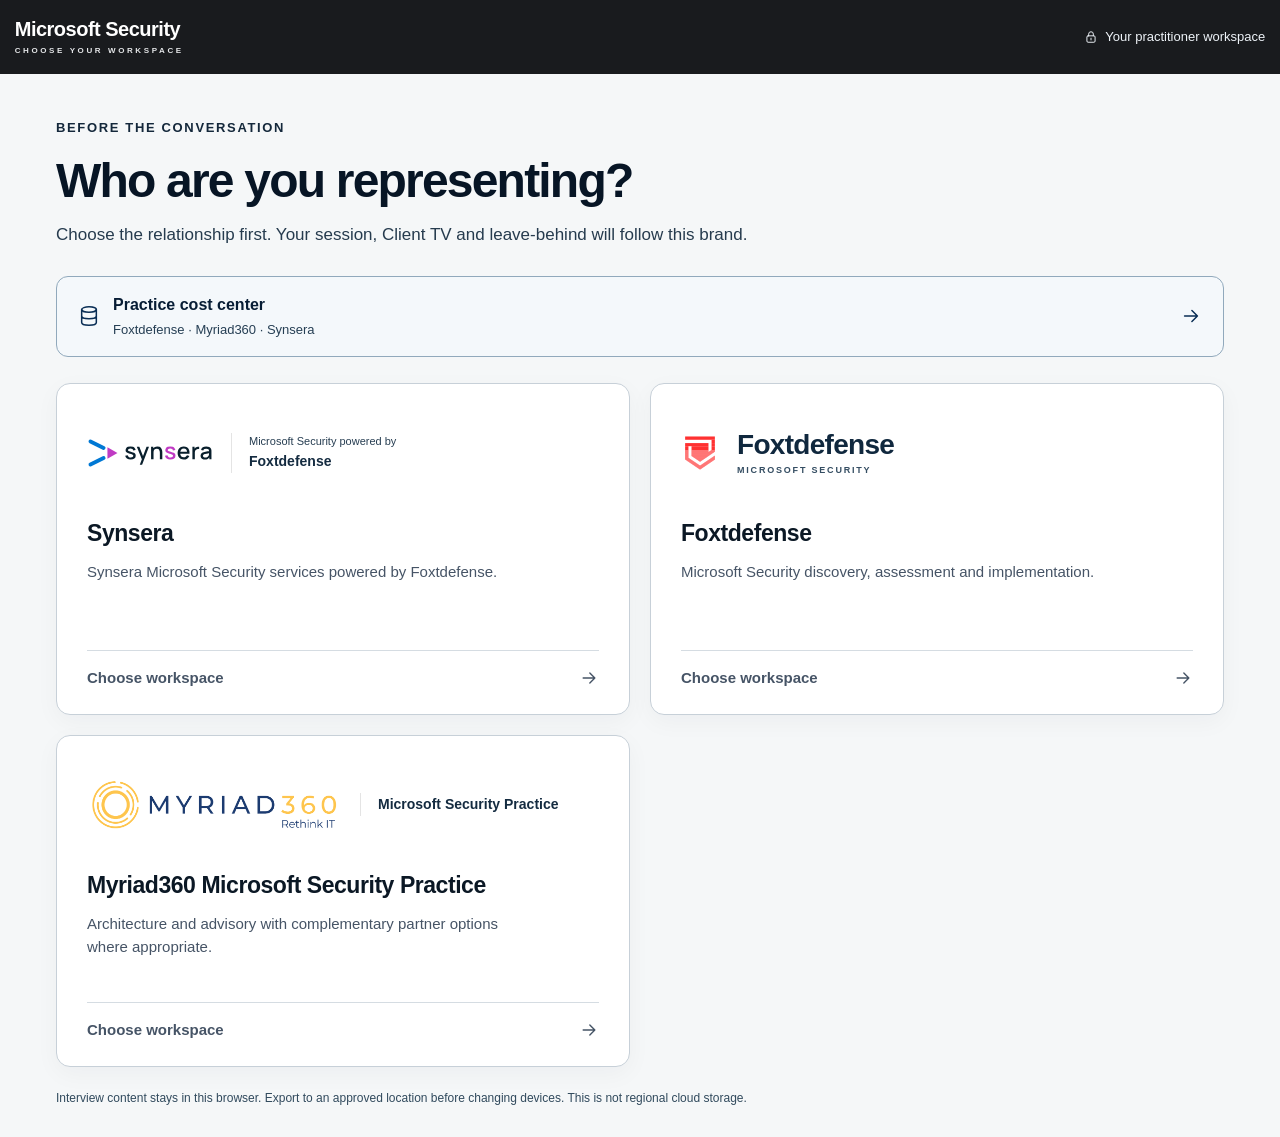
==== commit 7c21927b: "Non-production Pages artifact of Foxtcon Services foxtcon/m360-discovery-studio@7f4d80eb93ecca53a7a6" ====
--- a/index.html
+++ b/index.html
@@ -9,9 +9,9 @@
       content="Foxtcon One Discovery Studio: guided Microsoft Security conversations, client readback and professional services scoping."
     />
     <title>Discovery Studio | Foxtcon One</title>
-    <script type="module" crossorigin src="/assets/main-BS0m1627.js"></script>
+    <script type="module" crossorigin src="/assets/main-HgAYjt56.js"></script>
     <link rel="modulepreload" crossorigin href="/assets/modulepreload-polyfill-P2Xu9kJm.js">
-    <link rel="stylesheet" crossorigin href="/assets/main-H9Otoge5.css">
+    <link rel="stylesheet" crossorigin href="/assets/main-CkGPoEd8.css">
   </head>
   <body>
     <div id="root"></div>
--- a/assets/main-CkGPoEd8.css
+++ b/assets/main-CkGPoEd8.css
@@ -0,0 +1 @@
+@font-face{font-family:Poppins;font-style:normal;font-display:swap;font-weight:400;src:url(/assets/poppins-devanagari-400-normal-CJDn6rn8.woff2)format("woff2"),url(/assets/poppins-devanagari-400-normal-CqVvlrh5.woff)format("woff");unicode-range:U+900-97F,U+1CD0-1CF9,U+200C-200D,U+20A8,U+20B9,U+20F0,U+25CC,U+A830-A839,U+A8E0-A8FF,U+11B00-11B09}@font-face{font-family:Poppins;font-style:normal;font-display:swap;font-weight:400;src:url(/assets/poppins-latin-ext-400-normal-by3JarPu.woff2)format("woff2"),url(/assets/poppins-latin-ext-400-normal-DaBSavcJ.woff)format("woff");unicode-range:U+100-2BA,U+2BD-2C5,U+2C7-2CC,U+2CE-2D7,U+2DD-2FF,U+304,U+308,U+329,U+1D00-1DBF,U+1E00-1E9F,U+1EF2-1EFF,U+2020,U+20A0-20AB,U+20AD-20C0,U+2113,U+2C60-2C7F,U+A720-A7FF}@font-face{font-family:Poppins;font-style:normal;font-display:swap;font-weight:400;src:url(/assets/poppins-latin-400-normal-cpxAROuN.woff2)format("woff2"),url(/assets/poppins-latin-400-normal-BOb3E3N0.woff)format("woff");unicode-range:U+??,U+131,U+152-153,U+2BB-2BC,U+2C6,U+2DA,U+2DC,U+304,U+308,U+329,U+2000-206F,U+20AC,U+2122,U+2191,U+2193,U+2212,U+2215,U+FEFF,U+FFFD}@font-face{font-family:Poppins;font-style:normal;font-display:swap;font-weight:500;src:url(/assets/poppins-devanagari-500-normal-BIdkeU1p.woff2)format("woff2"),url(/assets/poppins-devanagari-500-normal-DMPDjHtT.woff)format("woff");unicode-range:U+900-97F,U+1CD0-1CF9,U+200C-200D,U+20A8,U+20B9,U+20F0,U+25CC,U+A830-A839,U+A8E0-A8FF,U+11B00-11B09}@font-face{font-family:Poppins;font-style:normal;font-display:swap;font-weight:500;src:url(/assets/poppins-latin-ext-500-normal-CK-6C4Hw.woff2)format("woff2"),url(/assets/poppins-latin-ext-500-normal-CgAe2rWW.woff)format("woff");unicode-range:U+100-2BA,U+2BD-2C5,U+2C7-2CC,U+2CE-2D7,U+2DD-2FF,U+304,U+308,U+329,U+1D00-1DBF,U+1E00-1E9F,U+1EF2-1EFF,U+2020,U+20A0-20AB,U+20AD-20C0,U+2113,U+2C60-2C7F,U+A720-A7FF}@font-face{font-family:Poppins;font-style:normal;font-display:swap;font-weight:500;src:url(/assets/poppins-latin-500-normal-C8OXljZJ.woff2)format("woff2"),url(/assets/poppins-latin-500-normal-DGXqpDMm.woff)format("woff");unicode-range:U+??,U+131,U+152-153,U+2BB-2BC,U+2C6,U+2DA,U+2DC,U+304,U+308,U+329,U+2000-206F,U+20AC,U+2122,U+2191,U+2193,U+2212,U+2215,U+FEFF,U+FFFD}@font-face{font-family:Poppins;font-style:normal;font-display:swap;font-weight:600;src:url(/assets/poppins-devanagari-600-normal-STEjXBNN.woff2)format("woff2"),url(/assets/poppins-devanagari-600-normal-ClASKHrr.woff)format("woff");unicode-range:U+900-97F,U+1CD0-1CF9,U+200C-200D,U+20A8,U+20B9,U+20F0,U+25CC,U+A830-A839,U+A8E0-A8FF,U+11B00-11B09}@font-face{font-family:Poppins;font-style:normal;font-display:swap;font-weight:600;src:url(/assets/poppins-latin-ext-600-normal-CAhIAdZj.woff2)format("woff2"),url(/assets/poppins-latin-ext-600-normal-Df5ffKXP.woff)format("woff");unicode-range:U+100-2BA,U+2BD-2C5,U+2C7-2CC,U+2CE-2D7,U+2DD-2FF,U+304,U+308,U+329,U+1D00-1DBF,U+1E00-1E9F,U+1EF2-1EFF,U+2020,U+20A0-20AB,U+20AD-20C0,U+2113,U+2C60-2C7F,U+A720-A7FF}@font-face{font-family:Poppins;font-style:normal;font-display:swap;font-weight:600;src:url(/assets/poppins-latin-600-normal-zEkxB9Mr.woff2)format("woff2"),url(/assets/poppins-latin-600-normal-BJdTmd5m.woff)format("woff");unicode-range:U+??,U+131,U+152-153,U+2BB-2BC,U+2C6,U+2DA,U+2DC,U+304,U+308,U+329,U+2000-206F,U+20AC,U+2122,U+2191,U+2193,U+2212,U+2215,U+FEFF,U+FFFD}@font-face{font-family:Poppins;font-style:normal;font-display:swap;font-weight:700;src:url(/assets/poppins-devanagari-700-normal-O-jipLrW.woff2)format("woff2"),url(/assets/poppins-devanagari-700-normal-fHs-vx92.woff)format("woff");unicode-range:U+900-97F,U+1CD0-1CF9,U+200C-200D,U+20A8,U+20B9,U+20F0,U+25CC,U+A830-A839,U+A8E0-A8FF,U+11B00-11B09}@font-face{font-family:Poppins;font-style:normal;font-display:swap;font-weight:700;src:url(/assets/poppins-latin-ext-700-normal-cby-RkWa.woff2)format("woff2"),url(/assets/poppins-latin-ext-700-normal-DctTR6Tg.woff)format("woff");unicode-range:U+100-2BA,U+2BD-2C5,U+2C7-2CC,U+2CE-2D7,U+2DD-2FF,U+304,U+308,U+329,U+1D00-1DBF,U+1E00-1E9F,U+1EF2-1EFF,U+2020,U+20A0-20AB,U+20AD-20C0,U+2113,U+2C60-2C7F,U+A720-A7FF}@font-face{font-family:Poppins;font-style:normal;font-display:swap;font-weight:700;src:url(/assets/poppins-latin-700-normal-Qrb0O0WB.woff2)format("woff2"),url(/assets/poppins-latin-700-normal-BVuQR_eA.woff)format("woff");unicode-range:U+??,U+131,U+152-153,U+2BB-2BC,U+2C6,U+2DA,U+2DC,U+304,U+308,U+329,U+2000-206F,U+20AC,U+2122,U+2191,U+2193,U+2212,U+2215,U+FEFF,U+FFFD}.current-tools-panel{color:#1e293b;background:#fff;border:1px solid #d4d9df;border-radius:14px;margin:16px 0;padding:16px;font-size:14px;line-height:1.55}.current-tools-panel summary{cursor:pointer;font-weight:650}.current-tools-panel summary span{float:right;color:#475569}.current-tools-panel p{color:#475569}.current-tools-editor{border-top:1px solid #dce1e6;margin-top:14px;padding:14px 0}.current-tools-fields{grid-template-columns:repeat(2,minmax(0,1fr));gap:12px;margin:12px 0;display:grid}.current-tools-panel label{flex-direction:column;gap:5px;margin:8px 0;font-weight:600;display:flex}.current-tools-panel textarea,.current-tools-panel select{box-sizing:border-box;color:#172334;width:100%;font:inherit;background:#fff;border:1px solid #b8c2ce;border-radius:8px;padding:10px}.current-tools-panel fieldset:not(.current-tools-controls) label{flex-direction:row;align-items:center}.current-tools-panel button{color:#172334;font:inherit;cursor:pointer;background:#f8fafc;border:1px solid #bac4ce;border-radius:8px;margin:6px 8px 6px 0;padding:9px 12px}.current-tools-panel button:disabled{opacity:.5;cursor:not-allowed}.current-tools-panel :focus-visible{outline-offset:3px;outline:3px solid #ba3434}.current-tools-help,.current-tools-caution{font-size:12px}.current-tools-preview{border:2px solid #ad3737;border-radius:12px;margin-top:16px;padding:16px}.current-tools-visual{color:inherit;text-align:left;line-height:1.5}.current-tools-eyebrow{letter-spacing:.13em;text-transform:uppercase;font-size:11px}.current-tools-visual h2{margin:10px 0;font-size:clamp(24px,3vw,42px)}.current-tools-card{overflow-wrap:anywhere;border:1px solid;border-radius:14px;margin:14px 0;padding:20px}.current-tools-card h3{margin:0;font-size:22px}.current-tools-card dl{grid-template-columns:repeat(2,minmax(0,1fr));gap:12px;display:grid}.current-tools-card dt{opacity:.85;font-size:12px;font-weight:650}.current-tools-card dd{white-space:pre-wrap;margin:0}.current-tools-chain{grid-template-columns:repeat(5,minmax(0,1fr));gap:10px;padding:0;list-style:none;display:grid}.current-tools-chain li{border:1px solid;border-radius:8px;padding:12px}.current-tools-chain span{text-transform:capitalize;font-size:12px;display:block}.current-tools-chain strong{font-size:14px;display:block}.current-tools-visual.compact h2{font-size:24px}.current-tools-visual.compact .current-tools-chain{grid-template-columns:repeat(auto-fit,minmax(120px,1fr))}@media (width<=700px){.current-tools-fields,.current-tools-card dl{grid-template-columns:1fr}.current-tools-chain{grid-template-columns:repeat(2,minmax(0,1fr))}}.current-tools-controls{border:0;min-width:0;margin:0;padding:0}.current-tools-sr-only{clip-path:inset(50%);white-space:nowrap;width:1px;height:1px;position:absolute;overflow:hidden}.current-tools-catalog-hint{background:#fff8f3;border-left:3px solid #c16858;padding:10px 12px;color:#5e6f78!important}.current-tools-catalog-hint strong{color:#344b59}.current-tool-source{color:#536572;background:#f7fafc;border:1px solid #d9e2e8;border-radius:8px;gap:4px;margin:9px 0;padding:10px 12px;display:grid}.current-tool-source strong{font-size:10px}.current-tool-source span{color:#71808b;font-size:8px;line-height:1.5}.current-tool-source a{color:#245b8e;font-size:8px;text-decoration:underline}.current-tool-source.is-review-due,.current-tool-source.is-unreviewed{background:#fff8f5;border-color:#e0b6a7}.current-tool-source.is-unreviewed strong{color:#9b493f}.ds-map-overlay{z-index:100;color:#1d2d43;background:#f5f7fa;padding:26px clamp(20px,4vw,70px);position:fixed;inset:0;overflow:auto}.ds-map-overlay>header{border-bottom:1px solid #b9c8d8;justify-content:space-between;align-items:center;gap:20px;padding-bottom:18px;display:flex}.ds-map-overlay h2{margin-top:25px;font-size:32px}.ds-map-overlay p{color:#405169;margin:12px 0;font-size:16px}.ds-map-overlay input[type=search]{width:100%;font:inherit;background:#fff;border:1px solid #aebfce;border-radius:8px;margin-top:8px;padding:14px;display:block}.ds-map-toggle{gap:10px;margin:14px 0;display:flex}.ds-map-path{flex-wrap:wrap;gap:14px;margin:24px 0;padding:0;list-style:none;display:flex}.ds-map-path li{background:#e9eef6;border:1px solid #b4c5d8;border-radius:12px;flex:1;min-width:140px;padding:18px;font-weight:600}.ds-map-path li:not(:last-child):after{content:" →"}.ds-map-nodes{grid-template-columns:repeat(auto-fit,minmax(290px,1fr));align-items:start;gap:14px;margin:15px 0 30px;display:grid}.ds-map-nodes details{background:#fff;border:1px solid #c3cfdb;border-radius:12px;padding:18px}.ds-map-nodes details.is-active{border-left:4px solid #2b6b61}.ds-map-nodes summary{cursor:pointer;font-size:18px;font-weight:600}.ds-map-nodes summary small{color:#4c6178;font-size:14px;font-weight:400;display:block}.ds-map-nodes li{margin:7px 0}.ds-option-search{color:#33455a;margin:18px 0;display:block}.ds-option-search input{border:1px solid #b8c6d5;border-radius:8px;width:100%;margin-top:7px;padding:12px}.ds-map-overlay .current-tools-panel{color:#172333;background:#fff;margin-top:24px}.ds-recovery-lens{background:#eef5fb;border:2px solid #294f74;border-radius:14px;margin:24px 0;padding:22px}.ds-recovery-lens>header{justify-content:space-between;align-items:start;gap:18px;display:flex}.ds-recovery-lens h3{margin:4px 0 0;font-size:24px}.ds-recovery-lens h4{margin:14px 0 8px}.ds-recovery-lens header small,.ds-recovery-guardrail{color:#6d3f2e;letter-spacing:.08em;font-weight:700}.ds-recovery-grid{grid-template-columns:repeat(2,minmax(0,1fr));gap:20px;display:grid}.ds-recovery-questions{grid-template-columns:repeat(auto-fit,minmax(280px,1fr));gap:12px;display:grid}.ds-recovery-questions article{background:#fff;border:1px solid #b8cada;border-radius:10px;padding:14px}.ds-recovery-questions article p{color:#10283d;font-weight:650}.ds-recovery-questions article small{min-height:42px;margin-bottom:12px;display:block}@media (width<=800px){.ds-recovery-grid{grid-template-columns:1fr}.ds-recovery-lens>header{display:block}}.ds-client-canvas .ds-tv-main-welcome{justify-content:center;gap:26px}.ds-client-canvas .ds-tv-main-welcome .ds-tv-welcome h1{margin-top:12px;font-size:clamp(38px,3.7vw,64px)}.ds-client-canvas .ds-tv-main-welcome .ds-tv-welcome p{margin-top:16px;font-size:14px;line-height:1.65}.ds-client-canvas .ds-tv-main-welcome .ds-tv-welcome-steps{margin-top:22px}.ds-client-canvas .ds-tv-main-welcome .ds-orbit{justify-self:end;max-width:260px}.ds-team-introduction{border-top:1px solid var(--tv-line);padding-top:22px}.ds-team-heading{justify-content:space-between;align-items:flex-end;gap:18px;margin-bottom:18px;display:flex}.ds-team-heading h2{letter-spacing:-.5px;color:#e2e8ec;margin:7px 0 0;font-size:clamp(20px,1.65vw,29px);font-weight:450;line-height:1.2}.ds-team-location{color:#afbdc6;flex-shrink:0;align-items:center;gap:8px;padding-bottom:3px;font-size:11px;display:inline-flex}.ds-team-location i{background:#c0917c;border-radius:50%;width:6px;height:6px;box-shadow:0 0 0 4px #c0917c12}.ds-team-grid{grid-template-columns:repeat(3,minmax(0,1fr));gap:18px;display:grid}.ds-team-profile{background:linear-gradient(135deg,#ffffff06,#ffffff02);border:1px solid #ffffff14;border-radius:14px;grid-template-columns:clamp(100px,8vw,144px) minmax(0,1fr);align-items:stretch;gap:18px;min-width:0;padding:14px;animation:.65s cubic-bezier(.2,.65,.2,1) both ds-team-arrive;display:grid}.ds-team-portrait{aspect-ratio:6/7;background:#2b343c;border-radius:9px;align-self:start;overflow:hidden}.ds-team-portrait img{object-fit:cover;object-position:center 28%;width:100%;height:100%;display:block}.ds-team-portrait.is-unavailable{color:#d6b8a9;letter-spacing:2px;place-items:center;font-size:30px;display:grid}.ds-team-copy{align-self:start;min-width:0;padding-top:3px}.ds-team-copy h3{color:#e8edef;letter-spacing:-.3px;margin:0 0 7px;font-size:clamp(20px,1.25vw,24px);font-weight:500}.ds-team-role{color:#d0aa96;font-size:clamp(12px,.75vw,14px);line-height:1.45;display:block}.ds-team-copy p{color:#a4b2bd;margin:11px 0 0;font-size:clamp(13px,.77vw,14px);line-height:1.65}@keyframes ds-team-arrive{0%{opacity:0;transform:translateY(12px)}to{opacity:1;transform:translateY(0)}}@media (width>=1100px) and (height<=850px){.ds-client-canvas .ds-tv-main-welcome{gap:14px;padding-top:10px;padding-bottom:10px}.ds-client-canvas .ds-tv-main-welcome .ds-tv-welcome{grid-template-columns:minmax(0,1fr) 175px}.ds-client-canvas .ds-tv-main-welcome .ds-tv-welcome h1{margin-top:9px;font-size:clamp(34px,2.9vw,43px)}.ds-client-canvas .ds-tv-main-welcome .ds-tv-welcome p{margin-top:10px;font-size:12px}.ds-client-canvas .ds-tv-main-welcome .ds-tv-welcome-steps{margin-top:13px;font-size:10px}.ds-team-introduction{padding-top:15px}.ds-team-heading{margin-bottom:12px}.ds-team-heading h2{font-size:21px}.ds-team-profile{grid-template-columns:100px minmax(0,1fr);gap:13px;padding:11px}.ds-team-copy p{margin-top:8px;font-size:13px;line-height:1.5}.ds-team-role{font-size:12px}}@media (width<=1099px){.ds-team-profile{grid-template-columns:1fr;gap:13px}.ds-team-portrait{aspect-ratio:1.5;width:100%;max-height:160px}.ds-team-portrait img{object-position:center 27%}.ds-team-copy{align-self:start}.ds-team-copy h3{font-size:20px}.ds-team-role{font-size:12px}.ds-team-copy p{font-size:13px}}@media (width<=740px){.ds-client-canvas .ds-tv-main-welcome .ds-tv-welcome{grid-template-columns:1fr;gap:14px;display:grid}.ds-client-canvas .ds-tv-main-welcome .ds-orbit{display:none}.ds-team-heading{flex-direction:column;align-items:flex-start;gap:12px}.ds-team-grid{grid-template-columns:1fr;gap:12px}.ds-team-profile{grid-template-columns:90px minmax(0,1fr);padding:12px}.ds-team-portrait{aspect-ratio:6/7}.ds-team-copy p{font-size:13px}}@media (prefers-reduced-motion:reduce){.ds-team-profile{opacity:1!important;animation:none!important;transform:none!important}}.ds-no-motion .ds-team-profile{opacity:1!important;animation:none!important;transform:none!important}.ds-team-grid:has(>:only-child){grid-template-columns:minmax(0,660px)}.ds-welcome-card .ds-team-introduction{border-color:#d5dbe2;margin:24px 0}.ds-welcome-card .ds-team-heading h2,.ds-welcome-card .ds-team-copy h3{color:#17233a}.ds-welcome-card .ds-team-copy p,.ds-welcome-card .ds-team-role,.ds-welcome-card .ds-team-location{color:#42516a}.ds-welcome-card .ds-team-profile{background:#f6f8fa;border-color:#d5dbe2;grid-template-columns:72px minmax(0,1fr)}.ds-welcome-card .ds-team-grid{grid-template-columns:1fr}.ds-welcome-card .ds-team-portrait{width:72px}.studio-report{--report-ink:#202025;--report-muted:#62616a;--report-red:#b51e2a;--report-line:#e1dfe2;border:1px solid var(--report-line);width:min(100%,1040px);color:var(--report-ink);overflow-wrap:anywhere;background:#fff;border-radius:16px;margin:0 auto;padding:38px 42px;font-family:Inter,ui-sans-serif,system-ui,-apple-system,BlinkMacSystemFont,Segoe UI,sans-serif;font-size:14px;line-height:1.55;box-shadow:0 12px 45px #24131c0a}.studio-report,.studio-report *{box-sizing:border-box}.studio-report h1,.studio-report h2,.studio-report h3,.studio-report p,.studio-report dl,.studio-report dd{margin:0}.studio-report h1{letter-spacing:-.8px;color:var(--report-ink);font-size:clamp(27px,4vw,36px);font-weight:650;line-height:1.18}.studio-report h2{color:var(--report-ink);font-size:19px;font-weight:650;line-height:1.35}.studio-report h3{color:var(--report-ink);font-size:14px;font-weight:650;line-height:1.4}.studio-report-header{border-bottom:2px solid var(--report-red);justify-content:space-between;align-items:flex-start;gap:20px;padding-bottom:24px;display:flex}.studio-report-brand{flex-direction:column;align-items:flex-start;gap:9px;display:flex}.studio-report-brand>span{color:var(--report-muted);font-size:11px}.studio-report-foxtcon{align-items:center;gap:7px;display:flex}.studio-report-foxtcon strong{letter-spacing:-.6px;font-size:22px}.studio-report-meta{text-align:right;color:var(--report-muted);flex-direction:column;gap:5px;font-size:12px;display:flex}.studio-report-meta>span{color:var(--report-ink);font-weight:650}.studio-report-lead{padding:27px 0 24px}.studio-report .studio-report-kicker{color:var(--report-red);text-transform:uppercase;letter-spacing:1px;margin-bottom:9px;font-size:11px;font-weight:650}.studio-report .studio-report-client{margin:10px 0 14px;font-size:22px;font-weight:500}.studio-report-status{color:#805a22;background:#fff3e4;border:1px solid #e7cda9;border-radius:5px;padding:5px 8px;font-size:11px;font-weight:650;display:inline-block}.studio-report-status.is-confirmed{color:#315a4b;background:#edf6f1;border-color:#c6dfd0}.studio-report .studio-report-intro{color:#514e57;margin-top:15px}.studio-report .studio-report-note{color:var(--report-muted);margin-top:10px;font-size:11px;line-height:1.5}.studio-report-coverage{border:1px solid var(--report-line);background:#f8f7f8;border-radius:10px;padding:19px 21px}.studio-report-coverage-title{justify-content:space-between;align-items:center;gap:12px;display:flex}.studio-report-coverage-title>span{color:var(--report-muted);font-size:12px}.studio-report-metrics{grid-template-columns:1.15fr repeat(4,1fr);gap:15px;padding:17px 0 2px;display:grid}.studio-report-metrics dt{color:var(--report-muted);font-size:11px}.studio-report-metrics dd{font-variant-numeric:tabular-nums;font-size:27px;font-weight:600}.studio-report-metrics small{color:var(--report-muted);font-size:13px;font-weight:400}.studio-report-score{border-top:1px solid var(--report-line);grid-template-columns:190px 1fr;align-items:center;gap:20px;margin-top:17px;padding-top:16px;display:grid}.studio-report-score>div{flex-direction:column;display:flex}.studio-report-score span{color:var(--report-muted);font-size:11px}.studio-report-score strong{font-variant-numeric:tabular-nums;font-size:27px;font-weight:650}.studio-report-score small{color:var(--report-muted);font-size:13px;font-weight:400}.studio-report-score p{color:var(--report-muted);font-size:11px}.studio-report-section{margin-top:29px}.studio-report-section-title{align-items:baseline;gap:10px;margin-bottom:14px;display:flex}.studio-report-section-title>span{color:var(--report-red);text-transform:uppercase;letter-spacing:.4px;font-size:11px;font-weight:650}.studio-report-findings{grid-template-columns:repeat(2,minmax(0,1fr));gap:12px;margin:0;padding:0;list-style:none;display:grid}.studio-report-finding{border:1px solid var(--report-line);background:#fff;border-radius:8px;min-width:0;padding:14px 15px}.studio-report-item-head{flex-wrap:wrap;justify-content:space-between;align-items:baseline;gap:9px;margin-bottom:7px;display:flex}.studio-report-label{color:#65515c;white-space:nowrap;background:#f5f0f2;border-radius:4px;padding:2px 6px;font-size:11px;display:inline-block}.studio-report-label.is-open{color:#815b2a;background:#fbf3e9}.studio-report-label.is-evidence-seen{color:#3c604f;background:#eef5f0}.studio-report-finding>p{color:#514e57;white-space:pre-wrap;font-size:12px}.studio-report-empty{color:var(--report-muted);padding:12px 0;font-size:12px}.studio-report-open{flex-direction:column;gap:8px;margin:0;padding:0;list-style:none;display:flex}.studio-report-open .studio-report-finding{background:#fffcf7;border-color:#ece2d3}.studio-report-followups{flex-direction:column;gap:8px;margin:0;padding:0;list-style:none;display:flex}.studio-report-followups li{border:1px solid var(--report-line);border-radius:8px;padding:10px 12px}.studio-report-followups li>div{justify-content:space-between;align-items:baseline;gap:12px;display:flex}.studio-report-followups strong{font-size:12px;font-weight:650}.studio-report-followups span{color:var(--report-muted);font-size:10px}.studio-report-followups p{color:var(--report-muted);margin:5px 0 0;font-size:11px}.studio-report-meeting-summary{flex-direction:column;gap:7px;display:flex}.studio-report-meeting-summary p{white-space:pre-wrap;color:#514e57;margin:0;font-size:12px}.studio-report-meeting-summary .is-heading{color:var(--report-navy);letter-spacing:.07em;margin-top:9px;font-size:11px;font-weight:700}.studio-report-answer-record{border-top:1px solid var(--report-line);margin-top:12px}.studio-report-answer-record>div{border-bottom:1px solid var(--report-line);break-inside:avoid;padding:12px 0}.studio-report-answer-record>div>div{justify-content:space-between;align-items:baseline;gap:14px;display:flex}.studio-report-answer-record strong{color:var(--report-navy);font-size:12px}.studio-report-answer-record span{color:var(--report-muted);flex:none;font-size:10px}.studio-report-answer-record p{color:#514e57;white-space:pre-wrap;margin:5px 0 0;font-size:11px}.studio-report-unasked{border-top:1px solid var(--report-line);margin-top:15px;padding-top:14px}.studio-report-unasked h3{color:var(--report-muted)}.studio-report-unasked ul{columns:2;color:var(--report-muted);margin:8px 0 0;padding-left:17px;font-size:12px}.studio-report-unasked li{break-inside:avoid;margin-bottom:5px}.studio-report-service-grid{grid-template-columns:repeat(2,minmax(0,1fr));gap:12px;display:grid}.studio-report-service{border-left:2px solid #c6b8bd;padding:2px 0 2px 12px}.studio-report-service p{color:var(--report-muted);margin-top:7px;font-size:12px}.studio-report-service p strong{color:#514e57;font-size:11px;display:block}.studio-report .studio-report-scope-state{color:var(--report-red);margin-bottom:13px;font-size:12px;font-weight:650}.studio-report-scope-grid{border-top:1px solid var(--report-line);grid-template-columns:1fr 1fr;gap:0 22px;display:grid}.studio-report-scope-grid>div{border-bottom:1px solid var(--report-line);padding:12px 0}.studio-report-scope-grid dt{color:var(--report-muted);margin-bottom:5px;font-size:11px;font-weight:600}.studio-report-scope-grid dd{white-space:pre-wrap;font-size:12px}.studio-report-scope-grid .is-empty{color:#837b83;font-style:italic}.studio-report .studio-report-agreement{color:#514e57;margin-top:15px;font-size:12px}.studio-report-next{background:#fff6f6;border:1px solid #e4c7cc;border-radius:10px;margin-top:29px;padding:20px 22px}.studio-report-next h2{white-space:pre-wrap}.studio-report-next dl{grid-template-columns:1fr 1fr;gap:20px;margin-top:17px;display:grid}.studio-report-next dt{color:var(--report-muted);font-size:11px}.studio-report-next dd{white-space:pre-wrap;margin-top:3px;font-size:13px}.studio-report-next>p:not(.studio-report-kicker){color:var(--report-muted);margin-top:8px;font-size:12px}.studio-report-appendix{border-top:2px solid var(--report-line);padding-top:24px}.studio-report-answers{counter-reset:answers;margin:16px 0 0;padding:0;list-style:none}.studio-report-answers>li{counter-increment:answers;border-bottom:1px solid var(--report-line);padding:15px 0 15px 30px;position:relative}.studio-report-answers>li:before{content:counter(answers, decimal-leading-zero);color:#9b8e96;font-size:11px;font-weight:650;position:absolute;top:17px;left:0}.studio-report .studio-report-answer-topic{color:var(--report-muted);margin-bottom:6px;font-size:11px}.studio-report-answers ul{color:#514e57;margin:0;padding-left:17px;font-size:12px}.studio-report-answers ul li{white-space:pre-wrap;margin-bottom:3px}.studio-report-client-note{border-left:2px solid #d8d0d4;margin-top:10px;padding-left:10px}.studio-report-client-note strong{color:var(--report-muted);font-size:11px;font-weight:600}.studio-report-client-note p{white-space:pre-wrap;color:#514e57;margin-top:3px;font-size:12px}.studio-report-footer{border-top:1px solid var(--report-line);color:var(--report-muted);justify-content:space-between;gap:15px;margin-top:24px;padding-top:13px;font-size:11px;display:flex}@media (width<=700px){.studio-report{border-radius:10px;padding:24px 20px}.studio-report-header,.studio-report-footer{flex-wrap:wrap}.studio-report-meta{text-align:left}.studio-report-metrics{grid-template-columns:repeat(3,1fr);gap:13px}.studio-report-findings,.studio-report-service-grid,.studio-report-scope-grid,.studio-report-score{grid-template-columns:1fr}.studio-report-unasked ul{columns:1}.studio-report-answer-record>div>div{flex-direction:column;align-items:flex-start;gap:3px}}@media (width<=420px){.studio-report-coverage{padding:15px}.studio-report-coverage-title{flex-direction:column;align-items:flex-start;gap:6px}.studio-report-next dl{grid-template-columns:1fr;gap:10px}}@page studio-report-page{size:letter portrait;margin:12mm 12mm 14mm}@media print{.studio-report,.studio-report[data-print-safe]{page:studio-report-page;width:100%;max-width:none;box-shadow:none;-webkit-print-color-adjust:exact;print-color-adjust:exact;border:0;border-radius:0;margin:0;padding:0;font-size:10pt;break-inside:auto!important;page-break-inside:auto!important;color:#202025!important;background:#fff!important;height:auto!important;min-height:0!important;display:block!important;overflow:visible!important}.studio-report h1{font-size:24pt}.studio-report h2{font-size:13pt}.studio-report h3{font-size:10pt}.studio-report h1,.studio-report h2,.studio-report h3,.studio-report-section-title{break-after:avoid;page-break-after:avoid}.studio-report p,.studio-report li{orphans:3;widows:3}.studio-report-header,.studio-report-lead,.studio-report-coverage,.studio-report-next,.studio-report-finding,.studio-report-service,.studio-report-scope-grid>div,.studio-report-answers>li{break-inside:avoid-page;page-break-inside:avoid}.studio-report-header{padding-bottom:13px}.studio-report-lead{padding:19px 0}.studio-report .studio-report-client{font-size:16pt}.studio-report-findings,.studio-report-service-grid,.studio-report-scope-grid{display:block}.studio-report-finding,.studio-report-service{margin-bottom:9px}.studio-report-coverage{padding:14px 16px}.studio-report-metrics{grid-template-columns:1.2fr repeat(4,1fr);display:grid}.studio-report-score{grid-template-columns:165px 1fr;display:grid}.studio-report-section{margin-top:21px}.studio-report-unasked ul{columns:1}.studio-report-scope-grid>div{padding:9px 0}.studio-report-next{padding:15px 17px}.studio-report-next dl{grid-template-columns:1fr 1fr;display:grid}.studio-report-appendix{break-before:page;page-break-before:always;border-top:0;padding-top:0}.studio-report-answers>li{padding-top:12px;padding-bottom:12px}.studio-report-answers>li:before{top:14px}.studio-report-footer{break-inside:avoid;display:flex}}.studio-report-detailed{--report-navy:#0b315d;--report-blue:#168ed1;--report-teal:#009c9f;--report-gold:#f5ad21;--report-green:#5b9c49;--report-orange:#db7a15;width:min(100%,980px);color:var(--report-navy);padding:48px 54px;font-family:Aptos,Aptos Display,Segoe UI,Arial,sans-serif;font-size:14pt;line-height:1.5}.studio-report-detailed,.studio-report-detailed *{overflow-wrap:anywhere}.studio-report-detailed :is(p,small,span,strong,b,em,dt,dd,time,li){font-size:14pt!important}.studio-report-detailed h1 em{font-size:inherit!important}.studio-report-detailed .studio-detailed-score>strong{font-size:38px!important}.studio-report-detailed .studio-detailed-metrics strong{font-size:28px!important}.studio-report-detailed .studio-detailed-title h2,.studio-report-detailed .studio-detailed-next h2{font-size:22px!important}.studio-report-detailed .studio-detailed-roadmap>div>strong{font-size:20px!important}.studio-report-detailed .studio-report-header{border-top:7px solid var(--report-gold);background:linear-gradient(105deg,#fff 0%,#f8fcfe 68%,#eef7fc 100%);border-bottom:3px solid #8fc9e8;min-height:112px;margin:-48px -54px 0;padding:17px 42px 15px;position:relative}.studio-report-detailed .studio-report-header:after{content:"";background:linear-gradient(90deg,var(--report-blue),var(--report-teal),var(--report-green));width:32%;height:3px;position:absolute;bottom:-3px;right:0}.studio-report-detailed .studio-report-header .ds-myriad-logo{width:185px;max-height:54px;padding:4px}.studio-report-detailed .studio-report-header .studio-report-brand{gap:4px}.studio-report-detailed .studio-report-header.is-myriad360 .studio-report-brand>span{color:var(--report-navy);font-weight:700}.studio-report-detailed .studio-report-header .studio-report-client-logo{width:122px;height:48px}.studio-report-detailed .studio-report-header .studio-report-meta{gap:2px;line-height:1.2}.studio-detailed-hero{grid-template-columns:1fr 250px;align-items:center;gap:34px;padding:32px 0 25px;display:grid}.studio-detailed-hero h1{color:var(--report-navy);font-size:38px;line-height:1.06}.studio-detailed-hero h1 em{color:var(--report-blue);font-style:normal}.studio-detailed-hero>div:first-child>p:last-child{color:#526a7b;margin-top:13px}.studio-detailed-score{--score-color:var(--report-blue);border:2px solid var(--score-color);text-align:center;background:#f6fbfe;border-radius:24px;flex-direction:column;align-items:center;padding:22px;display:flex}.studio-detailed-score.is-starting{--score-color:var(--report-orange);background:#fff3e6}.studio-detailed-score.is-building{--score-color:#d9960c;background:#fff8df}.studio-detailed-score.is-established{--score-color:var(--report-green);background:#f1f8e9}.studio-detailed-score.is-open{--score-color:#718696}.studio-detailed-score>span,.studio-detailed-score>strong{color:var(--score-color)}.studio-detailed-score>span{letter-spacing:.08em;text-transform:uppercase;font-weight:800}.studio-detailed-score>strong{font-size:38px;line-height:1.1}.studio-detailed-score>small{color:#5d7285}.studio-detailed-score>div{background:#cddde7;border-radius:999px;width:82%;height:7px;margin:11px 0 8px;overflow:hidden}.studio-detailed-score i{background:var(--score-color);height:100%;display:block}.studio-detailed-score>em{color:#668092;text-transform:uppercase;font-style:normal;font-weight:700}.studio-detailed-section{border-top:1px solid #d8e5eb;margin-top:24px;padding-top:22px}.studio-detailed-title{align-items:center;gap:13px;margin-bottom:15px;display:flex}.studio-detailed-title>span{background:var(--report-navy);color:#fff;border-radius:50%;flex:none;place-items:center;width:42px;height:42px;font-weight:800;display:grid}.studio-detailed-title small{color:var(--report-blue);letter-spacing:.08em;text-transform:uppercase;font-weight:800}.studio-detailed-title h2{color:var(--report-navy);font-size:22px}.studio-detailed-symbol-list{grid-template-columns:1fr 1fr;gap:11px;margin:0;padding:0;list-style:none;display:grid}.studio-detailed-symbol-list li{background:#f9fcfd;border:1px solid #cadee8;border-radius:11px;grid-template-columns:auto 1fr;gap:10px;padding:14px;display:grid}.studio-detailed-symbol-list li>svg{color:var(--report-blue);margin-top:2px}.studio-detailed-symbol-list li:nth-child(2)>svg{color:var(--report-teal)}.studio-detailed-symbol-list li:nth-child(3)>svg{color:var(--report-orange)}.studio-detailed-symbol-list li:nth-child(4)>svg{color:var(--report-green)}.studio-detailed-symbol-list p{color:#526a7b;gap:2px;display:grid}.studio-detailed-symbol-list strong{color:var(--report-navy)}.studio-detailed-metrics{grid-template-columns:repeat(4,1fr);gap:10px;margin-bottom:12px;display:grid}.studio-detailed-metrics>div{text-align:center;background:#f7fbfd;border:1px solid #cadee8;border-radius:11px;gap:2px;padding:14px;display:grid}.studio-detailed-metrics strong{color:var(--report-blue);font-size:28px}.studio-detailed-metrics span{color:#607486;font-weight:700}.studio-detailed-boundary{border-left:4px solid var(--report-gold);color:#536b7c;background:#fff8e7;margin-top:12px;padding:10px 12px}.studio-detailed-columns{grid-template-columns:1fr 1fr;gap:15px;display:grid}.studio-detailed-columns>div{border:1px solid #cbdce6;border-radius:13px;overflow:hidden}.studio-detailed-columns h3{background:var(--report-green);color:#fff;align-items:center;gap:8px;padding:13px 15px;display:flex}.studio-detailed-columns .is-validate h3{background:var(--report-orange)}.studio-detailed-columns ul{margin:0;padding:0;list-style:none}.studio-detailed-columns li{border-top:1px solid #e1e9ed;gap:3px;padding:12px 15px;display:grid}.studio-detailed-columns li strong{color:var(--report-navy)}.studio-detailed-columns li span{color:#5c7181}.studio-detailed-columns li small{color:#6f8178;text-transform:uppercase;font-weight:700}.studio-detailed-columns .is-validate li small{color:#a65d11}.studio-detailed-answers{counter-reset:detailed-answer;gap:10px;margin:0;padding:0;list-style:none;display:grid}.studio-detailed-answers>li{counter-increment:detailed-answer;background:#fff;border:1px solid #d4e1e8;border-radius:11px;padding:14px 14px 14px 50px;position:relative}.studio-detailed-answers>li:before{content:counter(detailed-answer,decimal-leading-zero);color:var(--report-blue);font-weight:800;position:absolute;top:15px;left:14px}.studio-detailed-answers>li>div{gap:2px;display:grid}.studio-detailed-answers>li>div small{color:#678091;text-transform:uppercase;font-weight:700}.studio-detailed-answers>li>div strong{color:var(--report-navy)}.studio-detailed-answers>li>ul{gap:4px;margin:9px 0 6px;padding:0;list-style:none;display:grid}.studio-detailed-answers>li>ul li{color:#526a7b;padding-left:20px;position:relative}.studio-detailed-answers>li>ul li:before{content:"●";color:var(--report-teal);position:absolute;left:0}.studio-detailed-answers>li>span{color:#4d7f3b;background:#edf6e8;border-radius:999px;padding:3px 8px;font-weight:700;display:inline-flex}.studio-detailed-roadmap{border-radius:13px;grid-template-columns:repeat(3,1fr);display:grid;overflow:hidden}.studio-detailed-roadmap>div{color:#fff;background:var(--report-navy);flex-direction:column;min-height:230px;padding:18px;display:flex}.studio-detailed-roadmap .is-next{background:linear-gradient(145deg,#087dbd,#12a4d0)}.studio-detailed-roadmap .is-later{background:linear-gradient(145deg,#62a625,#89bd2e)}.studio-detailed-roadmap>div>span{text-transform:uppercase;font-weight:800}.studio-detailed-roadmap>div>strong{margin:5px 0 10px;font-size:20px}.studio-detailed-roadmap ul{gap:7px;margin:0;padding:0;list-style:none;display:grid}.studio-detailed-roadmap li{padding-left:19px;position:relative}.studio-detailed-roadmap li:before{content:"✓";color:#a9e1fb;font-weight:900;position:absolute;left:0}.studio-detailed-roadmap>div>small{border-top:1px solid #fff5;margin-top:auto;padding-top:12px}.studio-detailed-next{background:linear-gradient(135deg,#eff9fe,#fff8ec);border:2px solid #8dc8e9;border-radius:15px;grid-template-columns:auto 1fr;gap:14px;margin-top:25px;padding:20px;display:grid}.studio-detailed-next>span{background:var(--report-orange);color:#fff;border-radius:50%;place-items:center;width:46px;height:46px;display:grid}.studio-detailed-next p{color:var(--report-orange);letter-spacing:.08em;text-transform:uppercase;font-weight:800}.studio-detailed-next h2{color:var(--report-navy);font-size:22px}.studio-detailed-next ul{flex-wrap:wrap;gap:8px;margin:13px 0 0;padding:0;list-style:none;display:flex}.studio-detailed-next li{color:#244b68;background:#fff;border:1px solid #c4dce9;border-radius:8px;align-items:center;gap:6px;padding:8px 10px;display:flex}.studio-detailed-next li svg{color:var(--report-blue)}.studio-detailed-outcome{background:linear-gradient(105deg,var(--report-navy),#135b8c 66%,#168f91);color:#fff;border-radius:15px;grid-template-columns:auto 1fr;align-items:center;gap:15px;margin-top:16px;padding:18px 21px;display:grid}.studio-detailed-outcome>span{background:var(--report-green);color:#fff;border-radius:50%;place-items:center;width:50px;height:50px;display:grid}.studio-detailed-outcome p{color:#a9e2fa;letter-spacing:.08em;text-transform:uppercase;font-weight:800}.studio-detailed-outcome h2{color:#fff!important;font-size:19px!important}.studio-detailed-outcome small{color:#d7eff8;margin-top:5px;display:block}.studio-report-detailed .studio-report-footer{border-top:5px solid var(--report-gold);background:linear-gradient(100deg,var(--report-navy),#135588);color:#fff;align-items:center;min-height:88px;margin:20px -54px -48px;padding:15px 42px 16px}.studio-report-detailed .studio-report-footer>span:first-child{gap:1px;display:grid}.studio-report-detailed .studio-report-footer strong{color:#fff}.studio-report-detailed .studio-report-footer small{color:#c8e8f8;text-transform:uppercase}.studio-report-detailed .studio-report-footer>span:last-child{color:#fff;text-align:right}.studio-detailed-live{color:#146c9d;background:#edf8fd;border-radius:999px;align-items:center;gap:7px;margin-top:14px;padding:7px 10px;font-weight:700;display:inline-flex}.studio-detailed-live svg{color:var(--report-orange)}.studio-detailed-index{background:linear-gradient(135deg,#f8fcfe,#f1f8fb);border:1px solid #c9dce7;border-radius:14px;grid-template-columns:repeat(4,minmax(0,1fr));gap:8px;padding:14px;display:grid}.studio-detailed-index span{color:#536d7f;align-items:center;gap:8px;font-weight:700;display:flex}.studio-detailed-index b{background:var(--report-navy);color:#fff;border-radius:50%;flex:none;place-items:center;width:31px;height:31px;display:grid}.studio-detailed-intro{color:#536d7f;margin:-2px 0 16px!important}.studio-detailed-context{background:#f4fafc;border:1px solid #bdd8e7;border-radius:13px;margin-top:15px;padding:16px}.studio-detailed-context h3{color:var(--report-navy);align-items:center;gap:8px;display:flex}.studio-detailed-context h3 svg{color:var(--report-blue)}.studio-detailed-context p{color:#536d7f;margin-top:6px!important}.studio-detailed-context ul{grid-template-columns:1fr 1fr;gap:7px 22px;margin:12px 0 0;padding:0;list-style:none;display:grid}.studio-detailed-context li{color:#234a67;padding-left:20px;position:relative}.studio-detailed-context li:before{content:"✓";color:var(--report-green);font-weight:900;position:absolute;left:0}.studio-detailed-topic-map{background:linear-gradient(140deg,#eef8fd,#f9fcfd);border-radius:16px;grid-template-columns:1fr 1fr;gap:10px;padding:14px;display:grid}.studio-detailed-topic-center{background:var(--report-navy);color:#fff;border-radius:12px;grid-column:1/-1;justify-content:center;align-items:center;gap:10px;padding:13px;display:flex}.studio-detailed-topic-center strong{color:#fff}.studio-detailed-topic-center span{color:#bde5f8}.studio-detailed-topic-map article{border:1px solid #cbdde7;border-left:5px solid var(--topic-color);background:#fff;border-radius:12px;grid-template-columns:auto 1fr auto;align-items:center;gap:10px;padding:12px;display:grid}.studio-detailed-topic-map article>i{background:var(--topic-color);color:#fff;border-radius:50%;place-items:center;width:42px;height:42px;display:grid}.studio-detailed-topic-map article>div{gap:1px;display:grid}.studio-detailed-topic-map article small{color:var(--topic-color);text-transform:uppercase;font-weight:800}.studio-detailed-topic-map article strong{color:var(--report-navy)}.studio-detailed-topic-map article span{color:#5d7283}.studio-detailed-topic-map article>b{width:40px;height:40px;color:var(--topic-color);background:#eef6f9;border-radius:50%;place-items:center;display:grid}.studio-detailed-score-reason{border-left:4px solid var(--report-gold);background:#fff8e7;grid-template-columns:auto 1fr;gap:10px;margin-top:12px;padding:13px;display:grid}.studio-detailed-score-reason svg{color:var(--report-orange)}.studio-detailed-score-reason p{color:#536d7f;gap:2px;display:grid}.studio-detailed-score-reason strong{color:var(--report-navy)}.studio-detailed-validation-flow{grid-template-columns:1fr auto 1fr auto 1fr auto 1fr;align-items:center;gap:8px;margin-bottom:14px;display:grid}.studio-detailed-validation-flow>div{text-align:center;background:#f7fbfd;border:1px solid #c8dce7;border-radius:13px;justify-items:center;gap:4px;padding:14px 9px;display:grid}.studio-detailed-validation-flow>div>i{background:var(--report-blue);color:#fff;border-radius:50%;place-items:center;width:50px;height:50px;display:grid}.studio-detailed-validation-flow>div:nth-of-type(2)>i{background:var(--report-teal)}.studio-detailed-validation-flow>div:nth-of-type(3)>i{background:var(--report-orange)}.studio-detailed-validation-flow>div:nth-of-type(4)>i{background:var(--report-green)}.studio-detailed-validation-flow b{color:var(--report-navy)}.studio-detailed-validation-flow span{color:#5b7283}.studio-detailed-validation-flow>svg{color:var(--report-blue)}.studio-detailed-tools-decision{background:linear-gradient(105deg,var(--report-navy),#145e8e);color:#fff;border-radius:13px;grid-template-columns:1.05fr 1.6fr;align-items:center;gap:8px 16px;margin-bottom:15px;padding:14px 16px;display:grid}.studio-detailed-tools-decision p{color:#cdebf8;display:grid}.studio-detailed-tools-decision p strong{color:#fff}.studio-detailed-tools-decision ul{flex-wrap:wrap;justify-content:flex-end;gap:6px;margin:0;padding:0;list-style:none;display:flex}.studio-detailed-tools-decision li{color:var(--report-navy);background:#fff;border-radius:999px;padding:5px 8px;font-weight:800}.studio-detailed-tools-decision li:nth-child(2),.studio-detailed-tools-decision li:nth-child(3){color:var(--report-teal)}.studio-detailed-tools-decision li:nth-child(4),.studio-detailed-tools-decision li:nth-child(5){color:var(--report-orange)}.studio-detailed-tools-decision small{color:#d9eef8;grid-column:1/-1}.studio-detailed-recommendations{gap:12px;display:grid}.studio-detailed-recommendations article{border:1px solid #cddde6;border-left:5px solid var(--topic-color);background:#fff;border-radius:14px;overflow:hidden}.studio-detailed-recommendations header{background:#f4f9fb;grid-template-columns:auto auto 1fr;align-items:center;gap:10px;padding:13px;display:grid}.studio-detailed-recommendations header>b{background:var(--topic-color);color:#fff;border-radius:50%;place-items:center;width:34px;height:34px;display:grid}.studio-detailed-recommendations header>i{background:var(--topic-color);color:#fff;border-radius:50%;place-items:center;width:42px;height:42px;display:grid}.studio-detailed-recommendations header>span{gap:1px;display:grid}.studio-detailed-recommendations header small{color:var(--topic-color);text-transform:uppercase;font-weight:800}.studio-detailed-recommendations header strong{color:var(--report-navy)}.studio-detailed-recommendations dl{grid-template-columns:repeat(3,1fr);margin:0;display:grid}.studio-detailed-recommendations dl>div{border-top:1px solid #dce7ec;padding:13px}.studio-detailed-recommendations dl>div+div{border-left:1px solid #dce7ec}.studio-detailed-recommendations dt{color:var(--report-blue);font-weight:800}.studio-detailed-recommendations dd{color:#536d7f;margin-top:4px}.studio-detailed-responsibilities{grid-template-columns:1fr 1fr;gap:14px;display:grid}.studio-detailed-responsibilities article{border:1px solid #c8dce7;border-radius:14px;overflow:hidden}.studio-detailed-responsibilities h3{background:var(--report-navy);color:#fff;align-items:center;gap:8px;padding:14px;display:flex}.studio-detailed-responsibilities article:nth-child(2) h3{background:var(--report-blue)}.studio-detailed-responsibilities ul{margin:0;padding:0;list-style:none}.studio-detailed-responsibilities li{border-top:1px solid #e0e9ed;gap:2px;padding:12px 14px;display:grid}.studio-detailed-responsibilities b{color:var(--report-navy)}.studio-detailed-responsibilities span{color:#536d7f}.studio-detailed-workshop-outcome{color:#456e39;background:#eef7e9;border-radius:12px;grid-template-columns:auto 1fr;gap:10px;margin-top:13px;padding:14px;display:grid}.studio-detailed-workshop-outcome svg{color:var(--report-green)}.studio-detailed-workshop-outcome p{gap:2px;display:grid}.studio-detailed-workshop-outcome strong{color:var(--report-navy)}.studio-detailed-roadmap li,.studio-detailed-roadmap>div>span,.studio-detailed-roadmap>div>strong,.studio-detailed-roadmap>div>small{color:#fff!important}.studio-detailed-roadmap li:before{color:#d7f3ff}@media (width<=760px){.studio-report-detailed{padding:24px 20px}.studio-report-detailed .studio-report-header{min-height:0;margin:-24px -20px 0;padding:15px 20px 13px}.studio-report-detailed .studio-report-footer{min-height:0;margin:18px -20px -24px;padding:14px 20px}.studio-detailed-hero,.studio-detailed-symbol-list,.studio-detailed-columns,.studio-detailed-roadmap,.studio-detailed-topic-map,.studio-detailed-responsibilities,.studio-detailed-recommendations dl{grid-template-columns:1fr}.studio-detailed-index{grid-template-columns:1fr 1fr}.studio-detailed-validation-flow{grid-template-columns:1fr}.studio-detailed-validation-flow>svg{justify-self:center;transform:rotate(90deg)}.studio-detailed-tools-decision{grid-template-columns:1fr}.studio-detailed-tools-decision ul{justify-content:flex-start}.studio-detailed-tools-decision small{grid-column:auto}.studio-detailed-context ul{grid-template-columns:1fr}.studio-detailed-metrics{grid-template-columns:1fr 1fr}.studio-detailed-score{justify-self:center;width:230px}.studio-detailed-roadmap>div{min-height:0}}@media print{@page studio-report-detailed-page{size:letter portrait;margin:10mm 11mm 12mm}.studio-report-detailed{page:studio-report-detailed-page;width:100%;max-width:none;padding:0;font-size:14pt}.studio-report-detailed .studio-report-header{border-top-width:5px;min-height:0;margin:0;padding:10px 16px 9px}.studio-report-detailed .studio-report-header .ds-myriad-logo{width:150px;max-height:42px}.studio-report-detailed .studio-report-header .studio-report-client-logo{width:100px;height:38px}.studio-report-detailed .studio-report-footer{min-height:0;margin:14px 0 0;padding:10px 16px 11px}.studio-detailed-hero{grid-template-columns:1fr 200px;padding:20px 0 16px}.studio-detailed-hero h1{font-size:30pt}.studio-detailed-index{grid-template-columns:repeat(4,minmax(0,1fr))}.studio-detailed-section{break-inside:auto;page-break-inside:auto}.studio-detailed-section.is-print-page{break-before:page;page-break-before:always;border-top:0;padding-top:0}.studio-detailed-title{break-after:avoid;page-break-after:avoid}.studio-detailed-symbol-list li,.studio-detailed-metrics>div,.studio-detailed-topic-map article,.studio-detailed-score-reason,.studio-detailed-validation-flow,.studio-detailed-tools-decision,.studio-detailed-columns li,.studio-detailed-recommendations article,.studio-detailed-responsibilities article,.studio-detailed-workshop-outcome,.studio-detailed-answers>li,.studio-detailed-roadmap>div,.studio-detailed-next,.studio-detailed-outcome{break-inside:avoid-page;page-break-inside:avoid}.studio-detailed-symbol-list,.studio-detailed-columns,.studio-detailed-topic-map,.studio-detailed-responsibilities{grid-template-columns:1fr 1fr}.studio-detailed-roadmap{grid-template-columns:repeat(3,1fr)}.studio-detailed-next{break-before:page;page-break-before:always}.studio-detailed-outcome{margin-top:12px}}.studio-report{font-family:Aptos,Aptos Display,Segoe UI,Arial,sans-serif}.studio-report-client-lockup{justify-content:flex-end;align-items:center;gap:16px;display:flex}.studio-report-client-logo{object-fit:contain;border:1px solid var(--report-line);background:#fff;border-radius:7px;width:150px;height:54px;padding:6px 9px}.studio-report-snapshot{border:1px solid var(--report-line);background:linear-gradient(120deg,#f6f8f9,#fbfbfa);border-radius:12px;grid-template-columns:minmax(220px,.82fr) minmax(0,1.18fr);gap:24px;padding:20px 22px;display:grid}.studio-report-outcome{background:linear-gradient(135deg,#fff7f7,#fbfaf7);border:1px solid #e4c7cc;border-radius:12px;margin-top:0;padding:19px 21px}.studio-report-outcome-grid{grid-template-columns:repeat(2,minmax(0,1fr));gap:14px 22px;display:grid}.studio-report-outcome-grid>div{border-left:2px solid #bd6b62;gap:4px;padding-left:12px;display:grid}.studio-report-outcome-grid span{color:var(--report-muted);text-transform:uppercase;letter-spacing:.45px;font-size:10px;font-weight:650}.studio-report-outcome-grid strong{color:var(--report-ink);font-size:12px;line-height:1.45}.studio-report-snapshot-lead{grid-template-columns:1fr auto;align-items:end;gap:2px 12px;display:grid}.studio-report-snapshot-lead>span{color:var(--report-muted);text-transform:uppercase;letter-spacing:.8px;font-size:11px;font-weight:650}.studio-report-snapshot-lead>strong{color:var(--report-red);font-variant-numeric:tabular-nums;grid-area:1/2/3;font-size:35px;line-height:1}.studio-report-snapshot-lead>small{color:var(--report-muted);font-size:11px}.studio-report-snapshot-lead>div{background:#dde4e7;border-radius:8px;grid-column:1/-1;height:7px;margin-top:10px;overflow:hidden}.studio-report-snapshot-lead i{border-radius:inherit;background:linear-gradient(90deg, var(--report-red), #bc8776);height:100%;display:block}.studio-report-snapshot dl{grid-template-columns:repeat(3,1fr);gap:12px;display:grid}.studio-report-snapshot dl>div{border-left:1px solid var(--report-line);padding-left:15px}.studio-report-snapshot dt{color:var(--report-muted);font-size:11px}.studio-report-snapshot dd{color:var(--report-ink);font-variant-numeric:tabular-nums;margin-top:4px;font-size:26px;font-weight:650}.studio-report-snapshot dd small{color:var(--report-muted);margin-top:2px;font-size:10px;font-weight:450;display:block}.studio-report-focus-grid{grid-template-columns:repeat(3,minmax(0,1fr));gap:15px 20px;display:grid}.studio-report-client-notes{background:#f7f9f9;border-left:2px solid #b8c4ca;gap:6px;margin-top:12px;padding:11px 13px;display:grid}.studio-report-client-notes>strong{color:var(--report-muted);text-transform:uppercase;letter-spacing:.5px;font-size:10px}.studio-report-client-notes p{color:#43525c;font-size:11px}.studio-report-client-notes p span{color:var(--report-ink);margin-right:7px;font-weight:650}.studio-report-focus-grid>div{gap:5px;display:grid}.studio-report-focus-grid span{color:var(--report-ink);font-size:12px;font-weight:600}.studio-report-focus-grid>div>div{background:#e4e7e9;border-radius:5px;height:5px;overflow:hidden}.studio-report-focus-grid i{border-radius:inherit;background:linear-gradient(90deg,#ba7164,#9fb8ad);height:100%;display:block}.studio-report-focus-grid small{color:var(--report-muted);font-size:9px}.studio-report-service-chips{flex-wrap:wrap;gap:8px;display:flex}.studio-report-service-chips>span{border:1px solid var(--report-line);color:#35444e;background:#f7f8f8;border-radius:999px;padding:6px 9px;font-size:11px}.studio-report-tool-list{grid-template-columns:repeat(2,minmax(0,1fr));gap:9px 18px;margin-top:13px;display:grid}.studio-report-tool-list>div{border-left:2px solid #c3a08f;gap:2px;padding-left:10px;display:grid}.studio-report-tool-list strong{font-size:12px}.studio-report-tool-list span{color:var(--report-muted);font-size:10px}.studio-report-boundary{color:var(--report-muted);font-size:9px;line-height:1.45;margin-top:10px!important}@media (width<=700px){.studio-report-client-lockup{flex-direction:column;align-items:flex-end}.studio-report-snapshot,.studio-report-focus-grid,.studio-report-tool-list,.studio-report-outcome-grid{grid-template-columns:1fr}}@media (width<=460px){.studio-report-snapshot dl{grid-template-columns:1fr}}@media print{.studio-report-header,.studio-report-lead,.studio-report-outcome,.studio-report-snapshot,.studio-report-next,.studio-report-focus-grid>div,.studio-report-tool-list>div{break-inside:avoid-page;page-break-inside:avoid}.studio-report-lead{padding:14px 0 13px}.studio-report-snapshot{padding:13px 15px}.studio-report-next{margin-top:14px;padding:13px 15px}.studio-report-section{margin-top:16px}.studio-report-findings{grid-template-columns:repeat(3,minmax(0,1fr))}.studio-report-finding{padding:10px 11px}.studio-report-focus-grid{gap:9px 15px}.studio-report-client-logo{width:115px;height:42px}}.studio-report-visual{--report-navy:#0b315d;--report-blue:#168ed1;--report-teal:#009c9f;--report-gold:#f5ad21;--report-green:#5b9c49;--report-orange:#db7a15;width:min(100%,1120px);color:var(--report-navy)}.studio-report-visual .studio-report-header{border-top:7px solid var(--report-gold);background:linear-gradient(105deg,#fff 0%,#f8fcfe 68%,#eef7fc 100%);border-bottom:3px solid #8fc9e8;min-height:112px;margin:-48px -54px 0;padding:17px 42px 15px;position:relative}.studio-report-visual .studio-report-header:after{content:"";background:linear-gradient(90deg, var(--report-blue), var(--report-teal), var(--report-green));width:32%;height:3px;position:absolute;bottom:-3px;right:0}.studio-report-visual .studio-report-header.is-myriad360 .studio-report-brand>span{color:var(--report-navy);letter-spacing:.025em;font-weight:700}.studio-report-visual .studio-report-header .ds-myriad-logo{width:185px;max-height:54px;padding:4px}.studio-report-visual .studio-report-header .studio-report-brand{gap:4px}.studio-report-visual .studio-report-header .studio-report-client-logo{width:122px;height:48px}.studio-report-visual .studio-report-header .studio-report-meta{gap:2px;line-height:1.2}.studio-report-visual .studio-report-kicker{color:#bb7a00}.studio-report-visual .studio-report-meta small{color:var(--report-muted)}.studio-report-visual-hero{grid-template-columns:1.45fr .55fr;align-items:center;gap:32px;padding:32px 0 22px;display:grid}.studio-report-visual-hero h1{color:var(--report-navy);letter-spacing:-1.8px;font-size:clamp(36px,5.3vw,58px);line-height:1.02}.studio-report-visual-hero h1 em{color:var(--report-blue);font-style:normal}.studio-report-visual-hero>div:first-child>p:last-child{color:#536779;max-width:700px;margin-top:14px;font-size:14px}.studio-report-hero-mark{--score-color:var(--report-blue);border:2px solid var(--score-color);text-align:center;background:linear-gradient(145deg,#fff,#edf7fc);border-radius:30px;flex-direction:column;justify-content:center;align-items:center;min-height:250px;padding:24px 26px;display:flex;box-shadow:0 12px 35px #1d80bb17}.studio-report-hero-mark.is-starting{--score-color:var(--report-orange);background:linear-gradient(145deg,#fff,#fff3e6)}.studio-report-hero-mark.is-building{--score-color:#d9960c;background:linear-gradient(145deg,#fff,#fff8df)}.studio-report-hero-mark.is-developing{--score-color:var(--report-blue)}.studio-report-hero-mark.is-established{--score-color:var(--report-green);background:linear-gradient(145deg,#fff,#f1f8e9)}.studio-report-hero-mark.is-open{--score-color:#718696}.studio-report-hero-mark>span{color:var(--score-color);letter-spacing:.09em;text-transform:uppercase;font-size:10px;font-weight:750}.studio-report-hero-mark>strong{color:var(--score-color);font-size:42px;line-height:1.1}.studio-report-hero-mark>small{color:#5d7285;font-size:9px;line-height:1.25}.studio-report-hero-mark>div{background:#cfdee7;border-radius:999px;width:78%;height:6px;margin-top:11px;overflow:hidden}.studio-report-hero-mark i{border-radius:inherit;background:var(--score-color);height:100%;display:block}.studio-report-hero-mark>em{color:#668092;letter-spacing:.03em;text-transform:uppercase;margin-top:8px;font-size:7px;font-style:normal;font-weight:700}.studio-report-story-grid{grid-template-columns:repeat(4,minmax(0,1fr));gap:11px;margin-bottom:30px;display:grid}.studio-report-story-grid>div{background:#f9fcfd;border:1px solid #c9dbe5;border-radius:13px;grid-template-rows:auto 1fr;grid-template-columns:auto 1fr;gap:4px 12px;min-height:130px;padding:17px 18px;display:grid}.studio-report-story-grid>div>span{color:#fff;background:var(--report-navy);border-radius:12px;grid-row:1/3;place-items:center;width:42px;height:42px;display:grid}.studio-report-story-grid .is-meaning>span{background:var(--report-teal)}.studio-report-story-grid .is-recommend>span{background:var(--report-green)}.studio-report-story-grid .is-next>span{background:var(--report-orange)}.studio-report-story-grid small{color:#64798b;letter-spacing:.08em;text-transform:uppercase;align-self:end;font-size:9px;font-weight:750}.studio-report-story-grid strong{color:var(--report-navy);font-size:13px;line-height:1.35}.studio-report-visual-section{border-top:1px solid #d9e5eb;margin-top:22px;padding-top:24px}.studio-report-visual-title{grid-template-columns:1fr minmax(270px,.72fr);align-items:end;gap:28px;margin-bottom:18px;display:grid}.studio-report-visual-title span{color:var(--report-blue);letter-spacing:.1em;text-transform:uppercase;margin-bottom:4px;font-size:10px;font-weight:800;display:block}.studio-report-visual-title h2{color:var(--report-navy);font-size:24px}.studio-report-visual-title>p{color:#607486;font-size:11px;line-height:1.45}.studio-report-context-grid{grid-template-columns:repeat(3,minmax(0,1fr));gap:11px;display:grid}.studio-report-context-grid article{background:linear-gradient(145deg,#fff,#f5fbfe);border:1px solid #c9dce7;border-radius:13px;grid-template-columns:auto 1fr;align-items:start;gap:12px;min-height:124px;padding:15px;display:grid}.studio-report-context-grid article>span{color:#fff;background:var(--report-navy);border-radius:50%;place-items:center;width:43px;height:43px;display:grid}.studio-report-context-grid article.is-client>span{background:var(--report-green)}.studio-report-context-grid article.is-public>span{background:var(--report-blue)}.studio-report-context-grid article>div{min-width:0}.studio-report-context-grid strong{color:var(--report-navy);font-size:25px;line-height:1}.studio-report-context-grid strong.is-text{font-size:13px;line-height:1.3;display:block}.studio-report-context-grid b{color:#36566f;margin-top:2px;font-size:10px;display:block}.studio-report-context-grid p{color:#607486;margin-top:7px;font-size:9px;line-height:1.3}.studio-report-context-grid small{color:#47677c;letter-spacing:.05em;text-transform:uppercase;background:#e9f3f8;border-radius:999px;margin-top:8px;padding:3px 7px;font-size:7px;font-weight:800;display:inline-block}.studio-report-context-grid article.is-client small{color:#427735;background:#ebf5e6}.studio-report-context-grid article.is-public small{color:#126e9f;background:#e5f3fb}.studio-report-context-legend{background:#c9dce7;border:1px solid #c9dce7;border-radius:10px;grid-template-columns:auto repeat(3,1fr);gap:1px;margin-top:12px;display:grid;overflow:hidden}.studio-report-context-legend>*{color:#526e80;background:#f8fcfe;align-items:center;min-height:40px;padding:8px 12px;font-size:8px;line-height:1.25;display:flex}.studio-report-context-legend strong{color:#fff;background:var(--report-navy);font-size:9px}.studio-report-pillar-map{background:linear-gradient(135deg,#f4faff,#fff);border-radius:18px;grid-template-columns:220px 1fr;align-items:center;gap:22px;padding:20px;display:grid}.studio-report-pillar-center{aspect-ratio:1;color:#fff;text-align:center;background:linear-gradient(145deg,#0b315d,#135588);border:2px solid #3fa8dc;border-radius:50%;flex-direction:column;justify-content:center;align-items:center;padding:20px;display:flex;box-shadow:0 0 0 9px #dff1fa}.studio-report-pillar-center span{color:#8fd4f4;text-transform:uppercase;font-size:10px;font-weight:700}.studio-report-pillar-center strong{margin:6px 0;font-size:27px;line-height:1.02}.studio-report-pillar-center small{color:#d1e5f1;font-size:9px}.studio-report-pillar-cards{grid-template-columns:repeat(2,minmax(0,1fr));gap:10px;display:grid}.studio-report-pillar-cards>div{background:#fff;border:1px solid #c9dce7;border-radius:12px;grid-template-columns:auto 1fr;align-items:start;gap:11px;min-height:92px;padding:12px 13px;display:grid}.studio-report-pillar-icon{color:#fff;background:var(--report-blue);border-radius:50%;place-items:center;width:43px;height:43px;display:grid}.studio-report-pillar-cards>div:nth-child(2n) .studio-report-pillar-icon{background:var(--report-teal)}.studio-report-pillar-cards>div:nth-child(3n) .studio-report-pillar-icon{background:var(--report-navy)}.studio-report-pillar-cards small{color:var(--report-orange);letter-spacing:.07em;text-transform:uppercase;font-size:8px;font-weight:800}.studio-report-pillar-cards .is-discussed small{color:var(--report-green)}.studio-report-pillar-cards .is-not-covered small{color:#788b97}.studio-report-pillar-cards strong{color:var(--report-navy);margin:1px 0 3px;font-size:13px;display:block}.studio-report-pillar-cards p{color:#607181;font-size:9px;line-height:1.3}.studio-report-score-reasons{background:#c9dce7;border:1px solid #c9dce7;border-radius:10px;grid-template-columns:auto repeat(3,1fr);gap:1px;margin-top:12px;display:grid;overflow:hidden}.studio-report-score-reasons>*{color:#587080;background:#f8fcfe;min-height:50px;padding:9px 11px;font-size:8px;line-height:1.3}.studio-report-score-reasons>strong{color:#fff;background:var(--report-navy);align-items:center;font-size:9px;display:flex}.studio-report-score-reasons span b{color:var(--report-navy);margin-bottom:2px;font-size:8px;display:block}.studio-report-score-reasons>small{color:#667d8c;background:#eef6fa;grid-column:1/-1;min-height:0;padding:7px 11px}.studio-report-confidence-path{background:linear-gradient(90deg,#f3faff,#fff,#f5faef);border:1px solid #c9dce7;border-radius:14px;grid-template-columns:1fr 52px 1fr 52px 1fr;align-items:center;margin-top:15px;padding:15px 18px;display:grid}.studio-report-confidence-path>div{opacity:.58;grid-template-columns:auto 1fr;align-items:center;gap:1px 10px;display:grid}.studio-report-confidence-path>div>span{color:#6b8292;background:#fff;border:2px solid #9bb4c4;border-radius:50%;grid-row:1/3;place-items:center;width:40px;height:40px;display:grid}.studio-report-confidence-path>div.is-current{opacity:1}.studio-report-confidence-path>div.is-current>span{border-color:var(--report-blue);color:#fff;background:var(--report-blue)}.studio-report-confidence-path strong{color:var(--report-navy);line-height:1.15}.studio-report-confidence-path small{color:#607486;line-height:1.25}.studio-report-confidence-path>i{background:linear-gradient(90deg, var(--report-blue), #b9d8e8);border-radius:999px;height:3px}.studio-report-evidence-flow{grid-template-columns:1fr auto 1fr auto 1fr auto 1fr;align-items:center;gap:10px;display:grid}.studio-report-evidence-flow>div{text-align:center;background:#f8fcfe;border:1px solid #c9dce7;border-radius:50%;align-content:center;justify-items:center;min-height:145px;padding:14px;display:grid}.studio-report-evidence-flow>div>span{color:#fff;background:var(--report-navy);border-radius:50%;place-items:center;width:38px;height:38px;margin-bottom:5px;display:grid}.studio-report-evidence-flow>div:nth-of-type(2)>span{background:var(--report-blue)}.studio-report-evidence-flow>div:nth-of-type(3)>span{background:var(--report-teal)}.studio-report-evidence-flow>div:nth-of-type(4)>span{background:var(--report-green)}.studio-report-evidence-flow>div small{color:#778b9b;font-size:8px;font-weight:800}.studio-report-evidence-flow>div strong{color:var(--report-navy);font-size:14px}.studio-report-evidence-flow>div p{color:#657887;max-width:125px;font-size:9px;line-height:1.3}.studio-report-evidence-flow>i{color:var(--report-blue)}.studio-report-principle-strip{background:#c7dce8;border:1px solid #c7dce8;border-radius:10px;grid-template-columns:repeat(3,minmax(0,1fr));gap:1px;margin-top:15px;display:grid;overflow:hidden}.studio-report-principle-strip>*{color:#36576d;text-align:center;background:#f4faff;justify-content:center;align-items:center;min-height:44px;padding:8px 13px;font-size:9px;line-height:1.3;display:flex}.studio-report-principle-strip strong{color:var(--report-navy);background:#e3f3fb}.studio-report-priority-banner{border-left:5px solid var(--report-orange);background:#fff5e7;border-radius:10px;grid-template-columns:auto 1fr;align-items:center;gap:3px 16px;margin:17px auto 0;padding:13px 17px;display:grid}.studio-report-priority-banner>span{color:var(--report-orange);letter-spacing:.08em;text-transform:uppercase;grid-row:1/3;font-size:10px;font-weight:800}.studio-report-priority-banner strong{color:var(--report-navy);font-size:16px}.studio-report-priority-banner small{color:#6d7881;font-size:9px}.studio-report-insight-grid{grid-template-columns:1fr 1fr;gap:16px;display:grid}.studio-report-insight-grid>div{background:#fff;border:1px solid #cbdce6;border-radius:14px;overflow:hidden}.studio-report-insight-grid header{color:#fff;background:var(--report-green);align-items:center;gap:9px;padding:13px 15px;font-size:13px;font-weight:750;display:flex}.studio-report-insight-grid .is-validate header{background:var(--report-orange)}.studio-report-insight-grid>div>p{border-top:1px solid #e1e9ed;grid-template-columns:minmax(0,1fr) max-content;gap:2px 16px;padding:12px 15px;display:grid}.studio-report-insight-grid p strong{min-width:0;color:var(--report-navy);grid-column:1;font-size:12px}.studio-report-insight-grid p small{color:#637685;grid-column:1;font-size:9px;line-height:1.35}.studio-report-insight-grid p em{color:#647a6d;text-align:right;text-transform:uppercase;grid-area:1/2/span 2;align-self:start;max-width:150px;font-size:8px;font-style:normal;font-weight:750;line-height:1.25}.studio-report-insight-grid .is-validate p em{color:#a65d11}.studio-report-roadmap{border-radius:14px;grid-template-columns:repeat(3,1fr);display:grid;overflow:hidden}.studio-report-roadmap>div{color:#fff;background:var(--report-navy);flex-direction:column;min-height:195px;padding:20px;display:flex}.studio-report-roadmap .is-next{background:linear-gradient(145deg,#087dbd,#12a4d0)}.studio-report-roadmap .is-later{background:linear-gradient(145deg,#62a625,#89bd2e)}.studio-report-roadmap span{letter-spacing:.07em;text-transform:uppercase;font-size:10px;font-weight:800}.studio-report-roadmap strong{margin:5px 0 10px;font-size:20px}.studio-report-roadmap ul{gap:7px;margin:0;padding:0;list-style:none;display:grid}.studio-report-roadmap li{color:#fff;padding-left:18px;line-height:1.4;position:relative}.studio-report-roadmap li:before{content:"✓";color:#8fd4f4;font-weight:800;position:absolute;top:0;left:0}.studio-report-roadmap .is-next li:before{color:#d8f5ff}.studio-report-roadmap .is-later li:before{color:#f5ffd8}.studio-report-visual .studio-report-roadmap small{color:#fff;text-transform:uppercase;border-top:1px solid #fff5;margin-top:auto;padding-top:14px;font-size:8px;line-height:1.35}.studio-report-executive-ask{background:linear-gradient(135deg,#eff9fe,#fff8ec);border:2px solid #8dc8e9;border-radius:16px;margin-top:25px;padding:22px}.studio-report-executive-ask>div:first-child{grid-template-columns:auto 1fr;align-items:center;gap:1px 12px;display:grid}.studio-report-executive-ask>div:first-child>span{color:#fff;background:var(--report-orange);border-radius:50%;grid-row:1/3;place-items:center;width:44px;height:44px;display:grid}.studio-report-executive-ask>div:first-child p{color:var(--report-orange);letter-spacing:.08em;text-transform:uppercase;font-size:9px;font-weight:800}.studio-report-executive-ask h2{color:var(--report-navy);font-size:23px}.studio-report-executive-ask dl{grid-template-columns:1fr 1fr;gap:20px;margin:17px 0 13px;display:grid}.studio-report-executive-ask dl>div{border-left:3px solid #9bcfe9;padding-left:12px}.studio-report-executive-ask dt{color:#6c8191;text-transform:uppercase;font-size:9px}.studio-report-executive-ask dd{color:var(--report-navy);font-size:12px;font-weight:700}.studio-report-client-actions{grid-template-columns:repeat(3,minmax(0,1fr));gap:8px;margin-bottom:13px;display:grid}.studio-report-client-actions span{color:#244b68;background:#fff;border:1px solid #c4dce9;border-radius:9px;align-items:center;gap:7px;min-height:38px;padding:8px 10px;font-size:9px;font-weight:700;display:flex}.studio-report-client-actions svg{color:var(--report-blue);flex:none}.studio-report-final-outcome{background:linear-gradient(105deg, var(--report-navy), #135b8c 66%, #168f91);color:#fff;border-radius:15px;grid-template-columns:auto 1fr;align-items:center;gap:15px;margin-top:16px;padding:18px 21px;display:grid;box-shadow:0 10px 28px #0b315d18}.studio-report-final-outcome>span{background:var(--report-green);color:#fff;border-radius:50%;place-items:center;width:50px;height:50px;display:grid}.studio-report-final-outcome p{color:#a9e2fa;letter-spacing:.08em;text-transform:uppercase;font-weight:800}.studio-report-final-outcome h2{color:#fff;font-size:19px}.studio-report-final-outcome small{color:#d7eff8;margin-top:5px;display:block}.studio-report-visual .studio-report-boundary{z-index:1;color:#526a7b;border-top:1px solid #d7e4eb;padding:12px 0 0;position:relative;margin:18px 0 0!important}.studio-report-visual .studio-report-footer{z-index:0;border-top:5px solid var(--report-gold);background:linear-gradient(100deg, var(--report-navy), #135588);color:#fff;align-items:center;min-height:88px;margin:20px -54px -48px;padding:15px 42px 16px;position:relative}.studio-report-visual .studio-report-footer>span:first-child{gap:1px;display:grid}.studio-report-visual .studio-report-footer strong{color:#fff}.studio-report-visual .studio-report-footer small{color:#c8e8f8;letter-spacing:.08em;text-transform:uppercase}.studio-report-visual .studio-report-footer>span:last-child{color:#fff;text-align:right}.studio-report-visual,.studio-report-visual *{overflow-wrap:anywhere}.studio-report-visual{font-family:Aptos,Aptos Display,Segoe UI,Arial,sans-serif;font-size:14pt;line-height:1.5}.studio-report-visual :is(p,small,span,strong,b,em,dt,dd,time){font-size:14pt!important}.studio-report-visual h1 em{font-size:inherit!important}.studio-report-visual .studio-report-hero-mark>strong{font-size:42px!important}.studio-report-visual .studio-report-context-grid strong{font-size:25px!important}.studio-report-visual .studio-report-context-grid strong.is-text{font-size:14pt!important}.studio-report-visual .studio-report-pillar-center strong{font-size:27px!important}.studio-report-visual .studio-report-roadmap strong{font-size:20px!important}@media (width<=760px){.studio-report-visual .studio-report-header{min-height:0;margin:-24px -20px 0;padding:15px 20px 13px}.studio-report-visual .studio-report-footer{min-height:0;margin:18px -20px -24px;padding:14px 20px}.studio-report-visual-hero,.studio-report-visual-title,.studio-report-pillar-map{grid-template-columns:1fr}.studio-report-hero-mark{justify-self:center;width:190px}.studio-report-story-grid,.studio-report-roadmap,.studio-report-principle-strip,.studio-report-client-actions,.studio-report-context-grid,.studio-report-context-legend,.studio-report-score-reasons,.studio-report-confidence-path{grid-template-columns:1fr}.studio-report-confidence-path>i{background:linear-gradient(180deg, var(--report-blue), #b9d8e8);justify-self:center;width:3px;height:24px}.studio-report-score-reasons>small{grid-column:auto}.studio-report-pillar-center{justify-self:center;width:190px}.studio-report-evidence-flow{grid-template-columns:1fr}.studio-report-evidence-flow>div{border-radius:14px;min-height:0}.studio-report-evidence-flow>i{justify-self:center;transform:rotate(90deg)}.studio-report-insight-grid{grid-template-columns:1fr}}@media print{@page studio-report-visual-page{size:letter landscape;margin:9mm 10mm 11mm}.studio-report-visual{page:studio-report-visual-page;width:100%;max-width:none}.studio-report-visual .studio-report-header{border-top-width:5px;min-height:0;margin:0;padding:10px 16px 9px}.studio-report-visual .studio-report-header .ds-myriad-logo{width:150px;max-height:42px}.studio-report-visual .studio-report-header .studio-report-client-logo{width:100px;height:38px}.studio-report-visual .studio-report-boundary{padding-top:8px;margin-top:12px!important}.studio-report-visual .studio-report-footer{min-height:0;margin:14px 0 0;padding:10px 16px 11px}.studio-report-visual-section{break-before:page;page-break-before:always;break-inside:auto;page-break-inside:auto}.studio-report-visual-hero,.studio-report-story-grid,.studio-report-executive-ask,.studio-report-final-outcome,.studio-report-context-grid article,.studio-report-pillar-cards>div,.studio-report-evidence-flow>div,.studio-report-insight-grid>div>p,.studio-report-roadmap>div,.studio-report-score-reasons>span,.studio-report-principle-strip>*,.studio-report-client-actions>span,.studio-report-confidence-path{break-inside:avoid-page;page-break-inside:avoid}.studio-report-visual-title{break-after:avoid;page-break-after:avoid}.studio-report-visual-hero{grid-template-columns:minmax(0,1.45fr) minmax(220px,.55fr);align-items:center;padding:20px 0 15px}.studio-report-visual{font-size:14pt}.studio-report-visual-hero h1{font-size:34pt}.studio-report-story-grid{grid-template-columns:repeat(4,minmax(0,1fr))}.studio-report-story-grid>div{min-height:118px;padding:14px}.studio-report-visual-section{margin-top:15px;padding-top:15px}.studio-report-visual-title{grid-template-columns:1fr minmax(270px,.72fr);align-items:end;margin-bottom:11px}.studio-report-visual-title h2{font-size:16pt}.studio-report-context-grid{grid-template-columns:repeat(3,minmax(0,1fr))}.studio-report-pillar-map{grid-template-columns:180px 1fr;padding:13px}.studio-report-pillar-cards{grid-template-columns:repeat(2,minmax(0,1fr))}.studio-report-pillar-cards>div{min-height:90px;padding:10px 11px}.studio-report-score-reasons{grid-template-columns:auto repeat(3,1fr)}.studio-report-score-reasons>small{grid-column:1/-1}.studio-report-confidence-path{grid-template-columns:1fr 52px 1fr 52px 1fr}.studio-report-confidence-path>i{background:linear-gradient(90deg, var(--report-blue), #b9d8e8);justify-self:stretch;width:auto;height:3px}.studio-report-evidence-flow{grid-template-columns:1fr auto 1fr auto 1fr auto 1fr}.studio-report-evidence-flow>div{border-radius:50%;min-height:145px}.studio-report-evidence-flow>i{justify-self:auto;transform:none}.studio-report-insight-grid{grid-template-columns:1fr 1fr}.studio-report-roadmap{grid-template-columns:repeat(3,1fr)}.studio-report-roadmap>div{min-height:210px;padding:18px}.studio-report-insight-grid>div>p{padding-top:8px;padding-bottom:8px}.studio-report-executive-ask{padding:16px}.studio-report-footer{break-inside:avoid;page-break-inside:avoid}}.ce-backdrop{z-index:130;-webkit-backdrop-filter:blur(7px);backdrop-filter:blur(7px);color:#28242b;background:#151318b8;place-items:center;padding:25px;display:grid;position:fixed;inset:0}.ce-modal{background:#f8f6f6;border:1px solid #ffffff40;border-radius:18px;width:min(1260px,100%);max-height:calc(100dvh - 50px);font-family:inherit;overflow:auto;box-shadow:0 30px 100px #09060b50}.ce-modal *{box-sizing:border-box}.ce-modal h1,.ce-modal h2,.ce-modal h3,.ce-modal p,.ce-modal dl,.ce-modal dd{margin:0}.ce-modal button,.ce-modal input,.ce-modal select,.ce-modal textarea{font:inherit}.ce-modal button{cursor:pointer}.ce-modal button:disabled{cursor:not-allowed;opacity:.5}.ce-modal button:focus-visible,.ce-modal input:focus-visible,.ce-modal select:focus-visible,.ce-modal textarea:focus-visible{outline-offset:3px;outline:3px solid #b50d3840}.ce-toolbar{z-index:2;-webkit-backdrop-filter:blur(12px);backdrop-filter:blur(12px);background:#fffcfcf5;border-bottom:1px solid #e7dfe1;justify-content:space-between;align-items:center;gap:18px;padding:20px 26px;display:flex;position:sticky;top:0}.ce-toolbar-title{align-items:center;gap:12px;display:flex}.ce-lock{color:#a22142;background:#fcf1f4;border:1px solid #eddde1;border-radius:11px;place-items:center;width:42px;height:42px;display:grid}.ce-modal .ce-kicker{letter-spacing:1.1px;color:#935467;font-size:11px;font-weight:700;line-height:1.6}.ce-toolbar h2{letter-spacing:-.4px;font-size:20px;font-weight:650}.ce-toolbar-actions{flex-wrap:wrap;align-items:center;gap:7px;display:flex}.ce-toolbar-actions button{color:#4b3f46;background:#fff;border:1px solid #e1d7dc;border-radius:7px;align-items:center;gap:7px;min-height:36px;padding:8px 10px;font-size:12px;font-weight:550;display:flex}.ce-toolbar-actions button:hover{background:#faf1f4;border-color:#ceb9c1}.ce-toolbar-actions .ce-close{background:0 0;border:0;padding:8px}.ce-private-notice{color:#6c4c5a;background:#f1e9ed;align-items:flex-start;gap:9px;padding:12px 27px;font-size:12px;line-height:1.5;display:flex}.ce-private-notice svg{flex:none;margin-top:1px}.ce-editor{border:0;grid-template-columns:minmax(0,1fr) 305px;gap:29px;min-inline-size:0;margin:0;padding:32px 28px;display:grid}.ce-read-only{color:#906227;background:#fff5df;padding:13px 27px;font-size:12px}.ce-modal .ce-scope-review{color:#876171;background:#f4e9ee;border-left:2px solid #bf718b;margin-top:14px;padding:11px 13px;font-size:12px;line-height:1.5}.ce-hidden{display:none}.ce-main{min-width:0}.ce-intro h1{letter-spacing:-1.35px;margin:10px 0 15px;font-size:clamp(27px,3vw,39px);font-weight:550;line-height:1.12}.ce-intro>p:last-child{color:#6c6069;max-width:640px;font-size:14px;line-height:1.65}.ce-settings{background:#fff;border:1px solid #e6dfe2;border-radius:10px;grid-template-columns:1fr 1.4fr .9fr;align-items:start;gap:13px;margin:25px 0 31px;padding:18px;display:grid}.ce-modal label{flex-direction:column;gap:6px;min-width:0;display:flex}.ce-modal label>span{color:#60525b;font-size:11px;font-weight:650}.ce-modal label small{color:#857780;font-size:11px;line-height:1.45}.ce-modal input,.ce-modal select,.ce-modal textarea{color:#352b32;background:#fff;border:1px solid #ddd3d8;border-radius:6px;width:100%;padding:10px;font-size:13px;line-height:1.4}.ce-modal input::placeholder,.ce-modal textarea::placeholder{color:#9c8d96}.ce-modal input[type=number]{font-variant-numeric:tabular-nums}.ce-modal textarea{resize:vertical}.ce-section-title{justify-content:space-between;align-items:flex-start;gap:15px;margin-bottom:15px;display:flex}.ce-section-title h2{font-size:18px;font-weight:650}.ce-section-title p{color:#857580;margin-top:5px;font-size:12px}.ce-add{color:#9e294b;background:#fff;border:1px solid #d7bac4;border-radius:6px;flex:none;align-items:center;gap:5px;padding:8px 10px;font-size:12px;display:flex}.ce-empty{text-align:center;color:#9b7c89;background:#fdfafa;border:1px dashed #d7c9d0;border-radius:10px;flex-direction:column;align-items:center;padding:32px 25px;display:flex}.ce-empty h3{color:#66505d;margin:12px 0 7px;font-size:16px}.ce-empty p{max-width:360px;font-size:13px;line-height:1.5}.ce-lines{flex-direction:column;gap:15px;display:flex}.ce-line{background:#fff;border:1px solid #e4dce0;border-radius:10px;padding:17px}.ce-line-heading{justify-content:space-between;align-items:center;margin-bottom:12px;display:flex}.ce-line-heading>span{letter-spacing:.9px;color:#ab6a80;font-size:11px;font-weight:650}.ce-line-heading button{color:#8e7b84;background:#f8f3f5;border:0;border-radius:5px;place-items:center;width:27px;height:27px;display:grid}.ce-line-fields{grid-template-columns:1.4fr 1fr .6fr 1fr;align-items:end;gap:10px;display:grid}.ce-assumptions{margin-top:13px}.ce-line-total{border-top:1px solid #f0e9ec;justify-content:space-between;align-items:center;gap:12px;margin-top:13px;padding-top:13px;display:flex}.ce-line-total span{color:#8c7983;font-size:11px}.ce-line-total strong{color:#694251;font-variant-numeric:tabular-nums;font-size:14px}.ce-templates{margin-top:22px}.ce-templates>div{flex-wrap:wrap;gap:7px;margin-top:9px;display:flex}.ce-templates button{text-align:left;color:#7e626f;background:#fff;border:1px solid #e4dbe0;border-radius:5px;align-items:center;gap:5px;padding:8px 9px;font-size:11px;display:flex}.ce-templates button:hover{background:#fdf5f8;border-color:#b56b84}.ce-sidebar{min-width:0}.ce-summary{background:#fff;border:1px solid #dfcdd5;border-radius:12px;padding:23px 22px;box-shadow:0 5px 12px #4d27350a}.ce-summary h2{letter-spacing:-.6px;margin-top:6px;font-size:23px;font-weight:600}.ce-summary-hours{border-bottom:1px solid #eee2e7;flex-direction:column;padding:22px 0;display:flex}.ce-summary-hours strong{color:#44343e;letter-spacing:-1px;font-variant-numeric:tabular-nums;font-size:34px}.ce-summary-hours span{color:#8a7580;margin-top:4px;font-size:12px}.ce-summary dl>div{border-bottom:1px solid #eee7ea;padding:15px 0}.ce-summary dt{color:#8a7580;font-size:11px}.ce-summary dd{color:#4c3440;font-variant-numeric:tabular-nums;margin-top:5px;font-size:18px;font-weight:600}.ce-summary .ce-primary-fee dd{color:#a52149;font-size:24px}.ce-formula{color:#7a4b5e;background:#f8f0f3;border-radius:7px;margin-top:17px;padding:13px}.ce-formula strong{font-size:12px}.ce-formula p{margin-top:5px;font-size:11px;line-height:1.6}.ce-modal .ce-help{color:#897680;font-size:11px;line-height:1.65}.ce-summary>.ce-help{margin-top:14px}.ce-incomplete{color:#856232;font-size:12px;line-height:1.6;margin-top:16px!important}.ce-drivers{padding:25px 8px 0}.ce-drivers h3{color:#644d5a;font-size:14px}.ce-drivers ul{color:#8b7783;padding-left:17px;font-size:12px;line-height:1.6}.ce-drivers li{margin:9px 0;padding-left:2px}.ce-drivers>div{border-top:1px solid #e1d5da;margin-top:19px;padding-top:17px}.ce-drivers>div p{white-space:pre-wrap;overflow-wrap:anywhere;color:#79616d;margin:6px 0 18px;font-size:12px;line-height:1.6}.ce-modal-footer{color:#89737f;border-top:1px solid #e8dfe3;gap:10px;padding:16px 27px;font-size:11px;line-height:1.6;display:flex}.ce-modal-footer svg{flex:none;margin-top:1px}.ce-preview{padding:27px;display:none}.ce-preview.is-visible{display:block}.ce-proposal{color:#372b33;background:#fff;border:1px solid #e7dfe2;max-width:960px;margin:0 auto;padding:40px;font-size:13px;line-height:1.55}.ce-proposal-header{border-bottom:1px solid #e3d7dd;justify-content:space-between;align-items:center;gap:20px;margin-bottom:28px;padding-bottom:20px;display:flex}.ce-proposal-header>div{align-items:center;gap:9px;font-size:21px;display:flex}.ce-proposal-header>span{color:#9e355a;text-align:right;max-width:150px;font-size:11px;font-weight:650}.ce-proposal h1{letter-spacing:-1px;margin:8px 0 13px;font-size:31px;line-height:1.2}.ce-proposal-client{font-size:19px;margin-bottom:8px!important}.ce-proposal section{margin-top:29px}.ce-proposal h2{border-bottom:1px solid #e7dce1;margin-bottom:13px;padding-bottom:8px;font-size:16px}.ce-proposal-services{flex-wrap:wrap;gap:7px;margin-bottom:15px;display:flex}.ce-proposal-services span{color:#8c4a62;background:#f7eff2;border-radius:4px;padding:4px 7px;font-size:11px}.ce-proposal-scope{grid-template-columns:1fr 1fr;gap:13px 23px;display:grid}.ce-proposal-scope dt{color:#99828e;margin-bottom:3px;font-size:11px}.ce-proposal-scope dd{white-space:pre-wrap;overflow-wrap:anywhere}.ce-proposal-table-wrap{overflow-x:auto}.ce-proposal table{border-collapse:collapse;width:100%;margin-top:15px;font-size:12px}.ce-proposal th{text-align:left;color:#7f5969;background:#f7f0f3;padding:9px;font-size:11px}.ce-proposal td{vertical-align:top;font-variant-numeric:tabular-nums;border-bottom:1px solid #e9dfe4;padding:11px 9px}.ce-proposal td:first-child{width:49%}.ce-proposal td span{color:#8a7581;margin:3px 0;font-size:11px;display:block}.ce-proposal td p{white-space:pre-wrap;overflow-wrap:anywhere;color:#8a7581;font-size:11px}.ce-proposal-totals{background:#fcf6f8;border:1px solid #ead6de;padding:20px}.ce-proposal-totals dl>div{justify-content:space-between;gap:20px;padding:7px 0;display:flex}.ce-proposal-totals dd{font-variant-numeric:tabular-nums;font-weight:650}.ce-proposal-totals>p{color:#896472;margin-top:12px;font-size:11px}.ce-proposal footer{color:#89717d;border-top:1px solid #e3d7dd;margin-top:28px;padding-top:18px;font-size:11px}.ce-proposal footer p{margin-top:8px}@media (width<=1050px){.ce-editor{grid-template-columns:minmax(0,1fr) 270px;gap:20px;padding:25px 20px}.ce-line-fields,.ce-settings{grid-template-columns:1fr 1fr}.ce-settings label:first-child{grid-column:1/-1}}@media (width<=760px){.ce-backdrop{padding:0}.ce-modal{border-radius:0;max-height:100dvh}.ce-toolbar{flex-wrap:wrap;align-items:flex-start;padding:16px}.ce-toolbar-actions{width:100%}.ce-toolbar-actions .ce-close{position:absolute;top:16px;right:16px}.ce-editor{flex-direction:column;padding:24px 16px;display:flex}.ce-settings{grid-template-columns:1fr;padding:14px}.ce-settings label:first-child{grid-column:auto}.ce-section-title{flex-wrap:wrap}.ce-proposal{padding:23px}.ce-preview{padding:12px}.ce-proposal-scope{grid-template-columns:1fr}}@page studio-commercial-page{size:A4;margin:15mm}@media print{body:has(.ce-modal){background:#fff!important;height:auto!important;display:block!important;overflow:visible!important}body:has(.ce-modal) #root{background:#fff!important;height:auto!important;display:block!important;overflow:visible!important}body:has(.ce-modal) .ds-app{background:#fff!important;height:auto!important;display:block!important;overflow:visible!important}body:has(.ce-modal) .ds-app>:not(.ce-backdrop){display:none!important}.ce-backdrop{-webkit-backdrop-filter:none;backdrop-filter:none;background:#fff;padding:0;inset:auto;display:block!important;position:static!important}.ce-modal{width:100%;max-height:none;box-shadow:none;background:#fff;border:0;border-radius:0;overflow:visible}.ce-toolbar,.ce-private-notice,.ce-editor,.ce-modal-footer,.ce-read-only{display:none!important}.ce-preview{padding:0;display:block!important}.ce-proposal{page:studio-commercial-page;-webkit-print-color-adjust:exact;print-color-adjust:exact;border:0;width:100%;max-width:none;margin:0;padding:0;font-size:10pt;display:block}.ce-proposal h1{font-size:25pt}.ce-proposal h2{break-after:avoid;font-size:13pt}.ce-proposal h1,.ce-proposal-header{break-after:avoid}.ce-proposal-header,.ce-proposal-scope>div,.ce-proposal tr,.ce-proposal-totals,.ce-proposal footer{break-inside:avoid}.ce-proposal p{orphans:3;widows:3}.ce-proposal-scope{display:block}.ce-proposal-scope>div{margin-bottom:10px}.ce-proposal-table-wrap{overflow:visible}.ce-proposal thead{display:table-header-group}.ce-proposal table{font-size:9pt}.ce-proposal td p,.ce-proposal th,.ce-proposal td span,.ce-proposal .ce-help,.ce-proposal footer{font-size:8.5pt}}.client-assessment-error{color:#8f241d;background:#fff0ee;border:1px solid #d7958d;border-radius:10px;padding:12px 14px;font-weight:700}.assessment-invitation small{color:#5c6d82;margin-top:8px;display:block}.assessment-invitation-pending{background:#f4f7fa;border:1px dashed #9fb0c4;border-radius:10px;padding:12px}.assessment-cloud-error{color:#a32c24;margin-top:10px;display:block}.assessment-cloud-state{color:#174a80;background:#eef5ff;border-radius:10px;max-width:1500px;margin:10px auto;padding:12px 16px}.pim-report-actions button:disabled{opacity:.45;cursor:not-allowed}.assessment-recipient{flex-direction:column;gap:7px;max-width:620px;margin:15px 0;font-weight:800;display:flex}.assessment-recipient input{color:#071a34;min-height:46px;font:inherit;border:1px solid #b9c6d7;border-radius:10px;padding:0 13px}.assessment-recipient small{font-weight:500}.assessment-email-button{color:#fff;background:#0b4788;border-radius:10px;justify-content:center;align-items:center;min-height:48px;padding:0 18px;font-weight:800;text-decoration:none;display:flex}.assessment-email-button.is-disabled{pointer-events:none;color:#607087;background:#d7dee8}.pim-approval-gate{border:2px solid #0b4788;gap:14px;display:grid}.pim-approval-gate h2{margin:5px 0}.pim-approval-gate p{color:#50627a}.pim-approval-gate label{gap:7px;font-weight:800;display:grid}.pim-approval-gate textarea{box-sizing:border-box;width:100%;font:inherit;color:#102943;border:1px solid #afbed0;border-radius:10px;padding:12px}.pim-approval-check{align-items:center;display:flex!important}.pim-approval-check input{width:20px;height:20px}.pim-approval-gate>div:last-child{justify-content:flex-end;gap:10px;display:flex}.pim-approval-gate button{color:#173a61;background:#fff;border:1px solid #aebdd0;border-radius:9px;min-height:44px;padding:0 15px;font-weight:800}.pim-approval-gate button:last-child{color:#fff;background:#0b4788}.pim-approval-gate button:disabled{opacity:.45}.pim-client-presentation{box-sizing:border-box;color:#fff;background:radial-gradient(circle at 80% 10%,#244f86 0,#092c55 35%,#061b34 100%);min-height:100vh;padding:30px 4vw}.pim-client-presentation>header{justify-content:space-between;align-items:center;gap:25px;display:flex}.pim-client-presentation>header>div{text-align:right;flex-direction:column;margin-left:auto;display:flex}.pim-client-presentation>header span{letter-spacing:.15em;color:#f3bf56;font-size:12px}.pim-client-presentation>header button{color:#fff;background:#ffffff12;border:1px solid #7992b0;border-radius:10px;place-items:center;width:42px;height:42px;display:grid}.pim-client-hero{grid-template-columns:1fr 1.1fr;align-items:center;gap:50px;margin:8vh 0 5vh;display:grid}.pim-client-hero h1{letter-spacing:-.04em;margin:12px 0;font-size:clamp(42px,5vw,78px);line-height:1.02}.pim-client-hero p{color:#d9e5f2;max-width:680px;font-size:19px;line-height:1.55}.pim-client-position{grid-template-columns:repeat(3,1fr);gap:14px;margin:24px 0;display:grid}.pim-client-position>div{background:#ffffff0b;border:1px solid #6684a7;border-radius:14px;flex-direction:column;padding:20px;display:flex}.pim-client-position strong{color:#ffc247;font-size:36px}.pim-client-position small{color:#cbd9e8}.pim-client-body{grid-template-columns:1.8fr 1fr;gap:24px;margin-top:25px;display:grid}.pim-client-body>div,.pim-client-body>aside{background:#ffffff0b;border:1px solid #6684a7;border-radius:16px;padding:24px}.pim-client-body h2{font-size:28px}.pim-client-body .pim-domain-grid article{background:#ffffff12}.pim-client-body .pim-domain-grid span{color:#c9d8e8}.pim-client-body aside ol{gap:18px;padding-left:26px;display:grid}.pim-client-body aside li::marker{color:#ffc247;font-weight:900}.pim-client-body aside p{color:#d1deec;margin:4px 0}.pim-client-presentation>footer{text-align:center;color:#b9cadc;margin-top:28px;font-size:13px}@media (width<=1100px){.pim-client-hero,.pim-client-body{grid-template-columns:1fr}.pim-client-position{grid-template-columns:repeat(2,1fr)}}@media print{.pim-approval-gate{display:none}}.assessment-shell{z-index:90;color:#071a34;background:#f4f7fb;padding:32px 44px 56px;font-family:Poppins,sans-serif;position:fixed;inset:0;overflow:auto}.assessment-header,.assessment-launch,.assessment-toolbar,.assessment-footer{justify-content:space-between;align-items:center;gap:32px;display:flex}.assessment-header{max-width:1500px;margin:0 auto 24px}.assessment-header h1{margin:4px 0;font-size:clamp(30px,3vw,52px)}.assessment-header p,.assessment-launch p{color:#42546b;font-size:16px}.assessment-eyebrow,.assessment-step{letter-spacing:.16em;color:#a54436;font-size:12px;font-weight:800}.assessment-close{background:#fff;border:1px solid #cad4e1;border-radius:12px;width:48px;height:48px}.assessment-guardrail,.assessment-launch,.assessment-content,.assessment-footer{background:#fff;border:1px solid #ced8e5;border-radius:18px;max-width:1500px;margin-left:auto;margin-right:auto}.assessment-guardrail{background:#eaf6ef;border-color:#aed3bd;align-items:center;gap:14px;margin-bottom:20px;padding:16px 20px;display:flex}.assessment-guardrail div{flex-direction:column;display:flex}.assessment-launch{padding:28px 30px}.assessment-launch h2,.assessment-toolbar h2{margin:5px 0;font-size:25px}.assessment-launch>div:first-child{max-width:780px}.assessment-launch-actions{align-items:end;gap:14px;display:flex}.assessment-launch-actions label{flex-direction:column;gap:8px;font-weight:700;display:flex}.assessment-launch select,.assessment-toolbar select{color:#071a34;min-height:46px;font:inherit;background:#fff;border:1px solid #b9c6d7;border-radius:10px;padding:0 14px}.assessment-launch button,.assessment-footer button{color:#fff;background:#0b4788;border:0;border-radius:10px;align-items:center;gap:9px;min-height:48px;padding:0 18px;font-weight:800;display:flex}.assessment-footer button:disabled{color:#607087;background:#d7dee8}.assessment-metrics{grid-template-columns:repeat(4,1fr);gap:14px;max-width:1500px;margin:18px auto;display:grid}.assessment-metrics article{background:#fff;border:1px solid #ced8e5;border-radius:16px;flex-direction:column;padding:20px;display:flex}.assessment-metrics span{text-transform:uppercase;letter-spacing:.08em;color:#4d6078;font-size:12px;font-weight:800}.assessment-metrics strong{margin:6px 0;font-size:34px}.assessment-metrics small{color:#66768a}.assessment-content{padding:24px 26px}.assessment-toolbar{margin-bottom:18px}.assessment-toolbar select{min-width:250px}.assessment-table-wrap{border:1px solid #d8e0e9;border-radius:12px;min-height:260px;max-height:calc(100vh - 505px);overflow:auto}.assessment-table{border-collapse:collapse;width:100%}.assessment-table th{text-align:left;text-transform:uppercase;letter-spacing:.08em;background:#eef3f8;padding:13px 16px;font-size:12px;position:sticky;top:0}.assessment-table td{vertical-align:top;border-top:1px solid #e2e7ee;padding:14px 16px}.assessment-table td:first-child{min-width:520px}.assessment-table td strong,.assessment-table td small{display:block}.assessment-table td small{color:#627389;margin-top:4px}.assessment-mode,.assessment-state{text-transform:capitalize;background:#e8eef6;border-radius:999px;padding:5px 9px;font-size:12px;font-weight:800;display:inline-block}.assessment-mode.is-guided{color:#804a00;background:#fff0d9}.assessment-mode.is-hybrid{color:#4e3488;background:#e9e2fb}.assessment-state.is-meets{color:#17643a;background:#dff3e8}.assessment-state.is-partial{color:#785000;background:#fff0c7}.assessment-state.is-does-not-meet{color:#9b2e22;background:#fbe2df}.assessment-state.is-unavailable{color:#526174;background:#e8edf3}.assessment-footer{margin-top:18px;padding:19px 24px}.assessment-footer div{flex-direction:column;display:flex}.assessment-footer span{color:#55677e}@media (width<=900px){.assessment-shell{padding:22px}.assessment-launch,.assessment-footer{flex-direction:column;align-items:flex-start}.assessment-launch-actions{flex-wrap:wrap;width:100%}.assessment-metrics{grid-template-columns:repeat(2,1fr)}.assessment-table td:first-child{min-width:380px}}.assessment-tabs{background:#fff;border:1px solid #cdd8e5;border-radius:14px;grid-template-columns:repeat(4,1fr);max-width:1500px;margin:0 auto 18px;display:grid;overflow:hidden}.assessment-tabs button{color:#40536b;min-height:52px;font:inherit;background:#fff;border:0;border-right:1px solid #dce3ec;font-weight:800}.assessment-tabs button.is-active{color:#fff;background:#0a376b}.assessment-tabs button:disabled{opacity:.45}.assessment-journey-launch{align-items:flex-start}.assessment-journey-fields{gap:10px;min-width:390px;display:grid}.assessment-journey-fields label{gap:5px;font-weight:700;display:grid}.assessment-journey-fields input,.assessment-journey-fields select{min-height:44px;font:inherit;color:#071a34;background:#fff;border:1px solid #b9c6d7;border-radius:9px;padding:0 12px}.pim-journey-map{align-items:stretch;gap:10px;max-width:1500px;margin:18px auto;display:flex}.pim-journey-map>i{color:#6a7b91;align-self:center;font-size:24px;font-style:normal}.pim-journey-map article{background:#fff;border:1px solid #ccd7e4;border-radius:15px;flex-direction:column;flex:1;gap:8px;min-height:175px;padding:22px 18px;display:flex;position:relative}.pim-journey-map article>span{color:#9cadbf;font-weight:900;position:absolute;top:12px;right:14px}.pim-journey-map article svg{color:#0b4e91}.pim-journey-map article strong{font-size:17px}.pim-journey-map article p{color:#50627a;margin:0;line-height:1.5}.pim-journey-map article.is-selected{background:#eef5ff;border:2px solid #0b4e91}.pim-journey-map article.is-target{background:#fff8ec;border:2px solid #d28a22}.assessment-table td:last-child{min-width:290px}.assessment-continue{justify-content:flex-end;align-items:center;gap:18px;margin-top:18px;display:flex}.assessment-continue button,.assessment-report-button{color:#fff;background:#0b4788;border:0;border-radius:9px;align-items:center;gap:8px;min-height:46px;padding:0 17px;font-weight:800;display:flex}.assessment-toolbar p{color:#50627a;margin:6px 0 0}.pim-question-list{gap:16px;max-height:calc(100vh - 390px);padding-right:5px;display:grid;overflow:auto}.pim-question-list>article{background:#fff;border:1px solid #ccd7e4;border-radius:15px;padding:20px}.pim-question-list header{grid-template-columns:42px 1fr auto;align-items:start;gap:14px;display:grid}.pim-question-list header>span:first-child{color:#fff;background:#0b4788;border-radius:50%;place-items:center;width:38px;height:38px;font-weight:900;display:grid}.pim-question-list h3{margin:3px 0;font-size:20px;line-height:1.38}.pim-question-list header small{color:#687a90;font-weight:700}.pim-question-guidance{grid-template-columns:repeat(3,1fr);gap:12px;margin:16px 0;display:grid}.pim-question-guidance p{color:#253b55;background:#f2f6fa;border-radius:10px;margin:0;padding:14px;line-height:1.5}.pim-question-list textarea{resize:vertical;width:100%;min-height:90px;font:inherit;box-sizing:border-box;border:1px solid #b9c6d7;border-radius:10px;padding:12px}.pim-answer-status{align-items:center;gap:8px;margin-top:10px;display:flex}.pim-answer-status>span{margin-right:4px;font-weight:800}.pim-answer-status button{background:#fff;border:1px solid #b8c5d5;border-radius:999px;padding:7px 11px}.pim-answer-status button.is-active{color:#fff;background:#0b4788;border-color:#0b4788}.pim-answer-status a{color:#0b4788;margin-left:auto;font-weight:700}.pim-report{max-width:1500px;margin:0 auto}.pim-report-header{justify-content:space-between;align-items:center;gap:20px;margin-bottom:18px;display:flex}.pim-report-header h1{margin:6px 0;font-size:clamp(30px,3vw,48px)}.pim-report-header p{color:#50627a;margin:0}.pim-report-brand{color:#a54436;letter-spacing:.12em;align-items:center;gap:8px;font-size:13px;font-weight:900;display:flex}.pim-report-actions{gap:10px;display:flex}.pim-report-actions button{color:#0b315e;background:#fff;border:1px solid #b8c5d5;border-radius:9px;min-height:44px;padding:0 14px;font-weight:800}.pim-report-actions button:last-child{color:#fff;background:#0b4788;border-color:#0b4788;align-items:center;gap:7px;display:flex}.pim-report-notice{background:#fff8e9;border:1px solid #e5bd7a;border-radius:12px;align-items:center;gap:10px;padding:14px 16px;display:flex}.pim-report-hero{color:#fff;background:linear-gradient(135deg,#082b54,#0b4d8a);border-radius:20px;grid-template-columns:1fr 1.15fr;align-items:center;gap:35px;margin:18px 0;padding:30px;display:grid}.pim-report-hero h2{margin:8px 0;font-size:clamp(28px,3vw,46px);line-height:1.1}.pim-report-hero p{color:#dbe8f7;font-size:16px;line-height:1.6}.pim-lifecycle{justify-content:space-between;align-items:start;gap:6px;display:flex}.pim-lifecycle div{text-align:center;flex-direction:column;align-items:center;gap:8px;font-size:12px;display:flex;position:relative}.pim-lifecycle div>span{color:#ffc247;background:#0d3c6c;border:1px solid #6593bd;border-radius:50%;place-items:center;width:58px;height:58px;display:grid}.pim-lifecycle i{color:#ffc247;font-size:19px;position:absolute;top:18px;left:calc(100% + 4px)}.pim-report-scorecards{grid-template-columns:repeat(4,1fr);gap:14px;display:grid}.pim-report-scorecards article{background:#fff;border:1px solid #ced8e5;border-radius:15px;flex-direction:column;padding:20px;display:flex}.pim-report-scorecards span{text-transform:uppercase;color:#52657c;font-size:12px;font-weight:800}.pim-report-scorecards strong{margin:5px 0;font-size:34px}.pim-report-scorecards small{color:#67778b}.pim-report-section{background:#fff;border:1px solid #ced8e5;border-radius:18px;margin-top:18px;padding:26px}.pim-report-section-head{justify-content:space-between;align-items:end;gap:20px;margin-bottom:18px;display:flex}.pim-report-section-head h2{margin:5px 0 0;font-size:26px}.pim-report-section-head p{color:#5a6c81;max-width:520px;margin:0}.pim-domain-grid{grid-template-columns:repeat(2,1fr);gap:12px;display:grid}.pim-domain-grid article{background:#f2f6fa;border-radius:10px;grid-template-columns:minmax(180px,1fr) 2fr 58px;align-items:center;gap:12px;padding:14px;display:grid}.pim-domain-grid article>div:first-child{flex-direction:column;display:flex}.pim-domain-grid span{color:#68798e;font-size:12px}.pim-domain-bar{background:#dbe3ec;border-radius:999px;height:10px;overflow:hidden}.pim-domain-bar i{background:linear-gradient(90deg,#d33c32,#f2b632,#2e9660);height:100%;display:block}.pim-priority-grid{grid-template-columns:repeat(2,1fr);gap:12px;display:grid}.pim-priority-grid article{background:#f8f4f2;border-left:4px solid #c63d32;border-radius:8px;gap:14px;padding:15px;display:flex}.pim-priority-grid article>span{color:#a54436;font-size:20px;font-weight:900}.pim-priority-grid h3{margin:0 0 5px;font-size:16px}.pim-priority-grid p{color:#40536a;margin:0 0 6px}.pim-evidence-list{gap:8px;display:grid}.pim-evidence-list details{border:1px solid #d5dee9;border-radius:10px;overflow:hidden}.pim-evidence-list summary{cursor:pointer;grid-template-columns:150px 1fr auto;align-items:center;gap:12px;padding:14px;display:grid}.pim-evidence-list summary small{color:#607289}.pim-evidence-detail{background:#f5f8fb;grid-template-columns:repeat(3,1fr);gap:12px;padding:16px;display:grid}.pim-evidence-detail article{background:#fff;border-radius:9px;padding:14px}.pim-evidence-detail h4{margin:0 0 5px}.pim-evidence-detail p{color:#40536a;margin:0 0 15px}.pim-evidence-detail a{color:#0b4788;font-weight:800}.pim-next-steps>div:last-child{grid-template-columns:repeat(3,1fr);gap:14px;display:grid}.pim-next-steps article{color:#fff;background:#0b3769;border-radius:12px;padding:20px}.pim-next-steps article>span{color:#ffc247;letter-spacing:.12em;font-weight:900}.pim-next-steps h3{margin:8px 0;font-size:20px}.pim-next-steps p{color:#dce8f6;margin:0;line-height:1.55}@media (width<=1100px){.pim-journey-map{grid-template-columns:1fr;display:grid}.pim-journey-map>i{display:none}.assessment-journey-launch{flex-direction:column}.assessment-journey-fields{grid-template-columns:repeat(3,1fr);width:100%;min-width:0}.pim-question-guidance,.pim-evidence-detail,.pim-report-hero{grid-template-columns:1fr}.pim-report-scorecards{grid-template-columns:repeat(2,1fr)}}@media print{.assessment-shell{background:#fff;padding:0;position:static}.pim-report-actions,.pim-report-notice{display:none}.pim-report-section,.pim-report-hero,.pim-evidence-list details{break-inside:avoid}.pim-evidence-list details>div{display:grid!important}}.assessment-runs{background:#fff;border:1px solid #ced8e5;border-radius:18px;max-width:1500px;margin:0 auto 18px;padding:22px 26px}.assessment-runs h2{margin:4px 0 14px}.assessment-runs article{border-top:1px solid #e0e6ed;grid-template-columns:1.3fr 1fr auto;align-items:center;gap:20px;padding:14px 0;display:grid}.assessment-runs article div{flex-direction:column;display:flex}.assessment-runs article div:nth-child(2){flex-direction:row;gap:10px}.assessment-runs article span{color:#5d6f84;font-size:13px}.assessment-runs article>strong{color:#9a3a2e}@media (width<=800px){.assessment-runs article{grid-template-columns:1fr}.assessment-runs article div:nth-child(2){flex-direction:column}}.ds-app,.ds-tv-page{--ds-ink:#282b30;--ds-muted:#70767d;--ds-red:#cd3938;--ds-line:#e3e3df;--ds-base:#f4f3f0;color:var(--ds-ink);-webkit-font-smoothing:antialiased;font-family:Helvetica Neue,Helvetica,Arial,sans-serif;font-size:14px;line-height:1.5}.ds-app *,.ds-tv-page *{box-sizing:border-box}.ds-app{background:var(--ds-base);min-height:100vh}.ds-app h1,.ds-app h2,.ds-app h3,.ds-app h4,.ds-app p,.ds-tv-page h1,.ds-tv-page h2,.ds-tv-page p{margin:0}.ds-app button,.ds-app input,.ds-app select,.ds-app textarea{font:inherit}.ds-app button,.ds-tv-page button{cursor:pointer}.ds-app button:disabled{cursor:not-allowed;opacity:.45}.ds-app button:focus-visible,.ds-app a:focus-visible,.ds-app input:focus-visible,.ds-app select:focus-visible,.ds-app textarea:focus-visible,.ds-tv-page button:focus-visible{outline-offset:3px;outline:3px solid #2682cb}.ds-app fieldset{border:0;min-width:0;margin:0;padding:0}.ds-topbar{color:#fff;z-index:20;background:#191b1e;align-items:center;gap:28px;height:76px;padding:0 30px;display:flex;position:relative}.ds-studio-brand{color:#fff;text-align:left;background:0 0;border:0;align-items:center;gap:10px;padding:0;display:flex}.ds-studio-brand>span{letter-spacing:-.5px;font-size:20px;font-weight:600;line-height:1.1}.ds-studio-brand strong{color:#cccdd0;font-weight:400}.ds-studio-brand small{letter-spacing:2.6px;color:#9fa2a7;margin-top:7px;font-size:8px;display:block}.ds-top-divider{background:#393b3f;width:1px;height:30px}.ds-top-caption{color:#bfc0c4;font-size:12px}.ds-top-actions{align-items:center;gap:10px;margin-left:auto;display:flex}.ds-top-private,.ds-save-state{color:#b1b4ba;align-items:center;gap:7px;font-size:11px;display:flex}.ds-save-state{margin-right:12px}.ds-save-state.is-ready{color:#b9dcc7}.ds-save-state.is-blocked{color:#e8c991}.ds-button{white-space:nowrap;border:1px solid #0000;border-radius:8px;justify-content:center;align-items:center;gap:9px;min-height:42px;padding:11px 17px;line-height:1.3;text-decoration:none;transition:background .18s,box-shadow .18s,transform .18s;display:inline-flex;font-size:12px!important;font-weight:600!important}.ds-button-primary{color:#fff;background:var(--ds-red);box-shadow:0 4px 12px #9b333315}.ds-button-primary:hover:not(:disabled){background:#b32e2d;transform:translateY(-1px);box-shadow:0 5px 16px #9b333330}.ds-button-outline{color:#444b52;background:#fff;border-color:#d7d8d9}.ds-button-outline:hover{background:#f7f7f5;border-color:#bfc2c4}.ds-button-quiet{color:#64686e;background:0 0}.ds-button-header{color:#e5e6e7;background:#24262a;border-color:#404247;min-height:35px;padding:8px 12px}.ds-button-header:hover{background:#35373b}.ds-button-tv{color:#fff;background:#292c30;min-height:37px;padding:9px 14px}.ds-button-tv .ds-live-dot{background:#a7aaaf}.ds-button-tv.is-connected .ds-live-dot{background:#7acc9e}.ds-text-button{color:#71777d;background:0 0;border:0;justify-content:center;align-items:center;gap:7px;padding:5px 0;display:inline-flex;font-size:11px!important;font-weight:600!important}.ds-text-button:hover{color:var(--ds-red)}.ds-icon-button{color:#606970;background:0 0;border:1px solid #d9dddf;border-radius:8px;flex-shrink:0;justify-content:center;align-items:center;width:34px;height:34px;display:inline-flex}.ds-icon-button:hover{background:#ececea}.ds-eyebrow{letter-spacing:1.65px;color:#798086;font-size:9px;font-weight:700;line-height:1.5}.ds-red-dot,.ds-live-dot{background:var(--ds-red,#cd3938);border-radius:50%;flex-shrink:0;width:6px;height:6px;display:inline-block}.ds-live-dot{background:#91bb9f}.ds-live-dot.is-warning{background:#e2a249}.ds-live-dot.is-green{background:#339464}.ds-notice,.ds-control-notice{color:#765725;background:#fff2d8;border-bottom:1px solid #ebd6b6;justify-content:center;align-items:center;gap:12px;padding:11px 25px;font-size:12px;display:flex}.ds-notice button{background:0 0;border:0;margin-left:auto;display:flex}.ds-control-notice{color:#465666;background:#eef2f6;border-color:#dfe5eb}.ds-cloud-notice{color:#536572;background:#edf2f5;border-bottom:1px solid #d9e1e6;justify-content:center;align-items:center;gap:8px;padding:7px 20px;font-size:10px;display:flex}.ds-cloud-notice strong{color:#354957;font-weight:650}.ds-cloud-notice.is-synced{color:#456a54;background:#eaf5ee;border-color:#cce2d4}.ds-cloud-notice.is-conflict,.ds-cloud-notice.is-error{color:#765725;background:#fff2d8;border-color:#ebd6b6}.ds-auth-gate{text-align:center;color:#283745;background:#f4f3f0;flex-direction:column;justify-content:center;align-items:center;min-height:100vh;padding:32px;display:flex}.ds-auth-gate>span{letter-spacing:2px;color:#9a433e;font-size:10px;font-weight:700}.ds-auth-gate h1{letter-spacing:-1.4px;margin:15px 0 10px;font-size:clamp(30px,5vw,52px);font-weight:500}.ds-auth-gate p{color:#687987;max-width:560px;line-height:1.75}.ds-auth-gate strong{color:#a13c36;margin-top:18px}.ds-auth-gate button{color:#fff;cursor:pointer;background:#174c82;border:0;border-radius:8px;margin-top:25px;padding:13px 20px;font:600 13px inherit}.ds-auth-gate button:focus-visible{outline-offset:3px;outline:3px solid #2682cb}.ds-setup-page{max-width:1330px;margin:auto;padding:55px 48px 30px}.ds-setup-intro{margin-bottom:37px;position:relative}.ds-setup-intro .ds-eyebrow{color:#656e75;align-items:center;gap:10px;margin-bottom:16px;display:flex}.ds-setup-intro h1{letter-spacing:-1.7px;font-size:clamp(32px,3.4vw,49px);font-weight:500;line-height:1.13}.ds-app h1 em{font-weight:inherit;color:var(--ds-red);font-style:normal}.ds-setup-intro>p{color:#737c84;margin-top:17px;font-size:13px}.ds-setup-value{color:#79838c;gap:13px;font-size:11px;display:grid;position:absolute;bottom:2px;right:0}.ds-setup-value>span{align-items:center;gap:10px;display:flex}.ds-setup-value svg{color:#858e95;width:17px;height:17px}.ds-setup-form{background:#fff;border:1px solid #e5e4e0;border-radius:19px;padding:30px 34px 24px;box-shadow:0 5px 20px #28282803}.ds-section-heading{justify-content:space-between;align-items:center;gap:20px;margin-bottom:23px;display:flex}.ds-section-heading h2{letter-spacing:-.6px;margin-top:4px;font-size:22px;font-weight:500}.ds-save-note{color:#818c95;align-items:center;gap:6px;font-size:10px;display:flex}.ds-mode-grid{grid-template-columns:repeat(3,1fr);gap:13px;display:grid}.ds-mode-card{text-align:left;color:#393d41;background:#fff;border:1px solid #e0e3e5;border-radius:11px;padding:20px;transition:border-color .15s,background .15s}.ds-mode-card:hover{border-color:#c8a6a4}.ds-mode-card.is-selected{background:#fef8f6;border-color:#d45852}.ds-mode-number{color:#8c979f;justify-content:space-between;align-items:center;margin-bottom:22px;font-size:11px;font-weight:600;display:flex}.ds-mode-card.is-selected .ds-mode-number{color:var(--ds-red)}.ds-mode-card>strong{letter-spacing:-.35px;font-size:17px;font-weight:500;display:block}.ds-mode-card>p{color:#7c868f;max-width:280px;min-height:38px;margin:8px 0 18px;font-size:11px;line-height:1.7}.ds-mode-outcome{color:#626f79;border-top:1px solid #e7e5e3;justify-content:space-between;align-items:center;padding-top:14px;font-size:10px;display:flex}.ds-mode-card.is-selected .ds-mode-outcome{color:#b1413d;border-color:#f0ddd8}.ds-option-check{color:#8e9aa4;background:#fff;border:1px solid #cdd4d9;border-radius:5px;flex-shrink:0;justify-content:center;align-items:center;width:19px;height:19px;display:inline-flex}.is-selected>.ds-option-check,.is-selected .ds-mode-number .ds-option-check{background:var(--ds-red);border-color:var(--ds-red);color:#fff}.ds-setup-fields{grid-template-columns:1.5fr .8fr 1.25fr;gap:20px;margin-top:28px;display:grid}.ds-field{flex-direction:column;gap:8px;min-width:0;font-size:12px;display:flex}.ds-field>span{color:#525f6a;align-items:center;gap:5px;font-size:11px;font-weight:500;display:flex}.ds-field>span small{color:#85909b;margin-left:auto;font-size:9px;font-weight:400}.ds-field input,.ds-field select,.ds-field textarea,.ds-search{color:#333e48;background:#fff;border:1px solid #dce1e5;border-radius:7px;outline:none;width:100%;min-height:43px;padding:11px 12px;font-size:12px;transition:border-color .15s,box-shadow .15s}.ds-field input:focus,.ds-field select:focus,.ds-field textarea:focus{border-color:#bd7774;box-shadow:0 0 0 3px #bd777414}.ds-field textarea{resize:vertical;line-height:1.65}.ds-field>small{color:#7e8b96;font-size:10px}.ds-segment{background:#f2f3f4;border:1px solid #e7e8e9;border-radius:7px;padding:3px;display:flex}.ds-segment button{color:#76848f;background:0 0;border:0;border-radius:5px;flex:1;padding:9px 6px;font-size:11px}.ds-segment button.is-selected{color:#34434f;background:#fff;font-weight:600;box-shadow:0 1px 4px #00000012}.ds-focus-heading{justify-content:space-between;align-items:center;gap:20px;margin:27px 0 14px;display:flex}.ds-focus-heading h3{font-size:13px;font-weight:500}.ds-focus-heading p{color:#84909b;margin-top:4px;font-size:10px}.ds-topic-picker{grid-template-columns:repeat(3,1fr);gap:9px;display:grid}.ds-topic-picker button,.ds-service-picker button{text-align:left;color:#7b8995;background:#fff;border:1px solid #e0e4e7;border-radius:7px;align-items:center;gap:9px;padding:11px 12px;font-size:11px;transition:all .15s;display:flex}.ds-topic-picker button>svg,.ds-service-picker button>svg:first-child{color:#8d99a3}.ds-topic-picker button>span{margin-left:auto;display:flex}.ds-topic-picker button.is-selected,.ds-service-picker button.is-selected{color:#52616c;background:#f8f8f7;border-color:#cfd6dc}.ds-topic-picker button.is-selected>span{color:#ad514c}.ds-topic-picker button:hover,.ds-service-picker button:hover{border-color:#b88480}.ds-service-picker{grid-template-columns:repeat(3,1fr);gap:10px;display:grid}.ds-service-picker button>svg:last-child{flex-shrink:0;margin-left:auto}.ds-setup-footer{border-top:1px solid #ececea;justify-content:space-between;align-items:center;gap:24px;margin-top:26px;padding-top:23px;display:flex}.ds-setup-footer p{color:#88959f;margin-top:8px;font-size:9px}.ds-brand{align-items:center;gap:18px;display:inline-flex}.ds-brand-partnership{color:#8b949a;border-left:1px solid #a5a5a54d;padding-left:17px;font-size:8px;line-height:1.6}.ds-brand-partnership strong{color:inherit;font-size:11px;font-weight:600;display:block}.ds-brand-compact{gap:12px}.ds-brand-compact .ds-brand-partnership{padding-left:12px;font-size:7px}.ds-brand-compact .ds-brand-partnership strong{font-size:9px}.ds-foxtcon-word{color:inherit;letter-spacing:-.7px;font-size:23px;font-weight:600;line-height:1}.ds-foxtcon-word strong{font-weight:400}.ds-foxtcon-word small{letter-spacing:1.8px;color:#82909b;margin-top:7px;font-size:7px;display:block}.ds-brand-compact .ds-foxtcon-word{font-size:19px}.ds-setup-bottom{color:#87949f;justify-content:space-between;align-items:center;gap:20px;margin-top:17px;font-size:10px;display:flex}.ds-setup-bottom .ds-text-button{font-size:10px!important}.ds-error{color:#b12b2b;padding-top:15px;font-size:12px}.ds-workspace{grid-template-columns:230px minmax(480px,1fr) 286px;height:calc(100vh - 76px);min-height:calc(100vh - 76px);display:grid}.ds-sidebar{border-right:1px solid var(--ds-line);background:#fafaf8;flex-direction:column;min-height:0;display:flex;overflow-y:auto}.ds-sidebar-session{border-bottom:1px solid #e8e8e5;padding:27px 21px 23px}.ds-sidebar-session h2{letter-spacing:-.4px;overflow-wrap:anywhere;margin:7px 0 10px;font-size:18px;font-weight:500}.ds-mode-badge{color:#a6514c;background:#f5e8e3;border:1px solid #edd6cf;border-radius:4px;padding:3px 7px;font-size:9px;display:inline-block}.ds-session-meta{color:#8696a2;align-items:center;gap:6px;margin-top:15px;font-size:10px;display:flex}.ds-session-meta button{color:#748692;text-underline-offset:3px;background:0 0;border:0;margin-left:auto;font-size:10px;text-decoration:underline}.ds-stage-button{text-align:left;color:#7d8d9a;background:0 0;border:0;border-radius:8px;align-items:center;gap:11px;width:100%;padding:13px 10px;display:flex}.ds-stage-number{color:#8295a3;background:#fff;border:1px solid #dce2e6;border-radius:50%;flex-shrink:0;justify-content:center;align-items:center;width:24px;height:24px;font-size:9px;display:flex}.ds-stage-button>span:nth-child(2){min-width:0}.ds-stage-button strong{font-size:10px;font-weight:500;display:block}.ds-stage-button small{color:#8f9eaa;margin-top:3px;font-size:8px;display:block}.ds-stage-count{color:#8da0ac;margin-left:auto;font-size:8px}.ds-stage-button.is-current{color:#a33d36;background:#f9eae5}.ds-stage-button.is-current .ds-stage-number{color:#fff;background:#c14b43;border-color:#c14b43}.ds-stage-button.is-current small{color:#b27769}.ds-stage-button:hover{background:#f2f1ee}.ds-stage-button.is-current:hover{background:#f9eae5}.ds-question-nav{border-left:1px solid #e1d9d5;margin:4px 7px 9px 22px;padding-left:14px}.ds-question-nav button{text-align:left;color:#7e919e;background:0 0;border:0;align-items:center;gap:7px;width:100%;padding:8px 3px;font-size:9px;line-height:1.3;display:flex}.ds-question-nav button>span:nth-child(2){flex:1}.ds-question-nav button.is-current{color:#b95445;font-weight:600}.ds-question-dot{background:#d5d6d7;border-radius:50%;flex-shrink:0;width:4px;height:4px}.ds-question-dot.is-done{background:#6b9f85}.ds-question-dot.is-open{background:#d5a55f}.ds-question-nav button.is-current .ds-question-dot{background:#c14b43}.ds-sidebar-bottom{border-top:1px solid #e8e8e5;margin-top:auto;padding:23px 20px}.ds-sidebar-bottom .ds-button{width:100%;min-height:35px;margin-top:20px;padding:9px 8px;font-size:10px!important}.ds-conversation{background:#f4f3f0;flex-direction:column;min-width:0;display:flex;overflow:hidden}.ds-session-toolbar{border-bottom:1px solid #e4e3df;flex-shrink:0;justify-content:space-between;align-items:center;gap:10px;min-height:68px;padding:10px 30px;display:flex}.ds-breadcrumb{color:#8699a8;align-items:center;gap:7px;font-size:10px;display:flex}.ds-toolbar-actions{align-items:center;gap:20px;display:flex}.ds-mobile-sequence{display:none}.ds-conversation-scroll{scrollbar-width:thin;scrollbar-color:#d7d7d3 transparent;flex:1;padding:32px 33px 44px;overflow-y:auto}.ds-interview-fields{min-height:100%}.ds-content-transition{animation:.32s both ds-enter}.ds-question-card,.ds-welcome-card,.ds-scope-board,.ds-readback,.ds-next-step{max-width:1000px;margin:auto}.ds-question-card{background:#fff;border:1px solid #e7e5e0;border-radius:16px;padding:31px 31px 17px;box-shadow:0 3px 15px #171a1c02}.ds-question-kicker{justify-content:space-between;align-items:center;gap:10px;margin-bottom:20px;display:flex}.ds-question-kicker .ds-eyebrow{color:#b15b53}.ds-selection-hint{color:#8298a7;align-items:center;gap:5px;font-size:9px;display:flex}.ds-question-card h1,.ds-scope-board h1,.ds-readback h1,.ds-next-step h1{letter-spacing:-1.15px;color:#303d45;font-size:clamp(26px,2.5vw,37px);font-weight:500;line-height:1.22}.ds-question-why{color:#7f939f;max-width:640px;font-size:11px;line-height:1.8;margin-top:14px!important}.ds-conversation-first{background:#faf7f2;border-left:3px solid #b9826d;border-radius:0 8px 8px 0;justify-content:space-between;align-items:center;gap:16px;margin-top:20px;padding:13px 15px;display:flex}.ds-conversation-first p{color:#617786;margin-top:4px;font-size:11px;line-height:1.6}.ds-conversation-first .ds-text-button{white-space:nowrap;font-size:10px!important}.ds-branch-note{color:#94754d;background:#fcf5e8;border:1px solid #f3e7d0;border-radius:6px;align-items:center;gap:7px;margin-top:18px;padding:8px 10px;font-size:10px;display:flex}.ds-answer-options{grid-template-columns:repeat(2,minmax(0,1fr));gap:10px;margin-top:27px;display:grid}.ds-answer{text-align:left;background:#fff;border:1px solid #dce4e9;border-radius:9px;align-items:center;gap:12px;min-height:68px;padding:16px 14px;transition:background .16s,border-color .16s,box-shadow .16s;display:flex}.ds-answer:hover{background:#fffcfb;border-color:#c69892}.ds-answer.is-selected{background:#fdf2ed;border-color:#c97b6f;box-shadow:0 0 0 1px #c97b6f14}.ds-answer strong{color:#617b8b;font-size:11px;font-weight:500;line-height:1.5;display:block}.ds-answer small{color:#8c9faa;margin-top:5px;font-size:9px;line-height:1.6;display:block}.ds-answer.is-selected strong{color:#974f44}.ds-option-radio{border-radius:50%}.ds-option-index{font-size:8px}.ds-answer.is-selected .ds-option-check{color:#fff;background:#c16858;border-color:#c16858}.ds-answer-alternatives{border-top:1px solid #f0f0ee;flex-wrap:wrap;gap:8px;margin-top:18px;padding-top:17px;display:flex}.ds-answer-alternatives button{color:#829aaa;background:#fafafa;border:1px solid #e3e9ec;border-radius:6px;align-items:center;gap:6px;padding:8px 10px;font-size:10px;display:flex}.ds-answer-alternatives button.is-selected{color:#9d7034;background:#fcf3e4;border-color:#d5b88b}.ds-other-field{margin-top:16px}.ds-question-tools{border-top:1px solid #eaecee;justify-content:space-between;align-items:center;gap:10px;margin-top:25px;padding-top:15px;display:flex}.ds-question-tools .ds-text-button{font-size:10px!important;font-weight:400!important}.ds-note-dot{background:#bd655c;border-radius:50%;width:4px;height:4px}.ds-coach{background:#f4f5f6;border-radius:8px;margin-top:15px;padding:14px 17px}.ds-coach p{color:#667f90;margin-top:6px;font-size:11px;line-height:1.8}.ds-capture-notes{gap:18px;margin-top:22px;padding-bottom:10px;display:grid}.ds-checkbox{color:#768f9f;align-items:flex-start;gap:9px;font-size:10px;display:flex}.ds-checkbox input{accent-color:#b76055;margin-top:3px}.ds-navigation-footer{background:#faf9f6;border-top:1px solid #e1e1dc;flex-shrink:0;align-items:center;gap:20px;padding:18px 32px;display:flex}.ds-navigation-footer .ds-button{min-height:38px;padding:9px 14px;font-size:11px!important}.ds-step-progress{color:#819aaa;text-align:center;width:100px;margin:auto;font-size:9px}.ds-step-progress strong{color:#5c7a8c;font-weight:600}.ds-step-progress>div{background:#e4e5e3;border-radius:5px;height:2px;margin-top:7px;overflow:hidden}.ds-step-progress i{background:#bd6e61;height:100%;transition:width .4s;display:block}.ds-next-actions{align-items:center;gap:18px;display:flex}.ds-next-actions .ds-text-button{font-size:10px!important;font-weight:400!important}.ds-room-sidebar{background:#efefec;border-left:1px solid #e0e1de;min-height:0;padding:19px 18px;overflow-y:auto}.ds-room-sidebar-heading{color:#7c929f;letter-spacing:1.25px;justify-content:space-between;align-items:center;margin-bottom:12px;font-size:8px;display:flex}.ds-room-sidebar-heading>div{align-items:center;gap:7px;display:flex}.ds-room-sidebar-heading .ds-icon-button{background:#f7f7f4;border-color:#d3d7d9;width:26px;height:26px}.ds-preview-window{aspect-ratio:1.46;pointer-events:none;border:3px solid #34383c;border-radius:9px;width:100%;position:relative;overflow:hidden;box-shadow:0 5px 13px #00000015;container-type:inline-size}.ds-client-mini{transform-origin:0 0;inset:0 auto auto 0;transform:scale(.188);width:1280px!important;height:876px!important;min-height:0!important;position:absolute!important}@supports (transform:scale(calc(100cqw / 1280px))){.ds-client-mini{transform:scale(calc(100cqw / 1280px))}}.ds-preview-caption{color:#809aab;justify-content:center;align-items:center;gap:6px;font-size:9px;display:flex;margin:12px 0 25px!important}.ds-room-insight{border-top:1px solid #dcdfdd;padding-top:22px}.ds-room-insight>div{border-bottom:1px solid #e1e3e0;justify-content:space-between;align-items:center;padding:13px 0;display:flex}.ds-room-insight strong{color:#617c8d;font-size:19px;font-weight:500}.ds-room-focus>div{grid-template-columns:1fr 1fr;gap:8px;margin-top:14px;display:grid}.ds-room-focus>div>span{color:#819bac;align-items:center;gap:7px;padding:6px 0;font-size:9px;display:flex}.ds-room-focus>div>span.is-current{color:#ae6a5e}.ds-motion-control{border-top:1px solid #dcdfdd;margin-top:30px;padding-top:20px}.ds-motion-control label{color:#7b96a8;align-items:center;gap:7px;font-size:10px;display:flex}.ds-motion-control input{accent-color:#b96a5d}.ds-motion-control p{color:#8ca4b4;margin-top:7px;font-size:9px;line-height:1.75}.ds-welcome-card{padding:8px 6px}.ds-welcome-card>.ds-eyebrow{align-items:center;gap:8px;display:flex}.ds-welcome-card h1{letter-spacing:-1.7px;margin-top:24px;font-size:clamp(30px,3.15vw,49px);font-weight:500;line-height:1.16}.ds-welcome-lead{color:#7d96a7;max-width:540px;font-size:12px;line-height:1.85;margin-top:20px!important}.ds-welcome-partner{border-top:1px solid #e0e0db;border-bottom:1px solid #e0e0db;align-items:center;gap:28px;margin:25px 0;padding:23px 0;display:flex}.ds-welcome-partner .ds-brand{flex-shrink:0}.ds-welcome-partner .ds-brand>svg{max-width:110px}.ds-welcome-partner p{color:#829dad;max-width:250px;font-size:10px;line-height:1.75}.ds-welcome-agenda{grid-template-columns:repeat(3,1fr);gap:20px;margin-bottom:28px;display:grid}.ds-welcome-agenda>div{padding:14px 0}.ds-welcome-agenda span{color:#b6796c;font-size:10px;display:inline-block}.ds-welcome-agenda h3{color:#647e8f;margin-top:12px;font-size:16px;font-weight:500}.ds-welcome-agenda p{color:#879faf;margin-top:5px;font-size:10px}.ds-opening-note{background:#faf9f6;border:1px solid #e2e1dc;border-radius:10px;gap:14px;padding:20px;display:flex}.ds-opening-note>svg{color:#b87b6a;flex-shrink:0;margin-top:2px}.ds-opening-note h3{color:#8b7368;font-size:11px;font-weight:600}.ds-opening-note p{color:#7e96a6;margin-top:7px;font-size:11px;line-height:1.9}.ds-welcome-bottom{justify-content:space-between;align-items:center;gap:20px;margin-top:27px;display:flex}.ds-welcome-bottom>span{color:#8ba1b0;align-items:center;gap:6px;max-width:190px;font-size:9px;display:flex}.ds-scope-board>h1,.ds-next-step>h1{margin-top:20px}.ds-selected-services{flex-wrap:wrap;gap:6px;margin-top:20px;display:flex}.ds-selected-services>span{color:#ad6d60;background:#fbf0eb;border:1px solid #e6c9c0;border-radius:6px;align-items:center;gap:7px;padding:6px 9px;font-size:10px;display:flex}.ds-scope-fields,.ds-next-fields{grid-template-columns:repeat(2,minmax(0,1fr));gap:20px;margin-top:27px;display:grid}.ds-field-wide{grid-column:1/-1}.ds-help-line{color:#7d97a9;font-size:10px;line-height:1.8;margin-top:22px!important}.ds-status-pill{color:#917849;background:#f9f4e8;border:1px solid #dfd3b8;border-radius:5px;padding:5px 9px;font-size:9px}.ds-status-pill.is-good{color:#5b8e78;background:#eef7f1;border-color:#c4d9ce}.ds-summary-stats{grid-template-columns:repeat(3,1fr);gap:15px;margin:26px 0;display:grid}.ds-summary-stats>div{background:#fff;border:1px solid #e3e4df;border-radius:9px;padding:16px}.ds-summary-stats strong{letter-spacing:-.8px;color:#637f90;font-size:27px;font-weight:500;display:block}.ds-summary-stats strong small{color:#8ea6b5;font-size:14px;font-weight:400}.ds-summary-stats>div>span{color:#849faf;font-size:9px}.ds-summary-coverage{background:#fff;border:1px solid #e4e4df;border-radius:9px;padding:18px}.ds-summary-coverage>div{grid-template-columns:1fr 1fr;gap:12px 22px;margin:18px 0;display:grid}.ds-summary-coverage>div>div{color:#7f9aab;align-items:center;gap:8px;font-size:10px;display:flex}.ds-summary-coverage>div>div>span{flex-shrink:0;width:73px}.ds-summary-coverage small{font-size:8px}.ds-coverage-track{background:#ecefee;border-radius:3px;flex:1;height:4px;overflow:hidden}.ds-coverage-track i{background:#b68b7e;height:100%;transition:width .5s;display:block}.ds-summary-coverage p{color:#8da7b7;font-size:9px;line-height:1.8}.ds-findings-columns{grid-template-columns:1fr 1fr;gap:20px;margin-top:29px;display:grid}.ds-findings-columns h2{color:#698798;justify-content:space-between;align-items:center;margin-bottom:13px;font-size:13px;font-weight:500;display:flex}.ds-findings-columns h2>span{color:#90aab9;font-size:10px}.ds-finding{text-align:left;background:#fff;border:1px solid #e4e5e0;border-radius:8px;width:100%;margin-bottom:10px;padding:14px;display:block}.ds-finding-top{color:#708e9f;justify-content:space-between;align-items:center;gap:10px;display:flex}.ds-finding-top strong{font-size:11px;font-weight:500}.ds-finding p{color:#829fad;overflow-wrap:anywhere;margin:8px 0;font-size:10px;line-height:1.75}.ds-finding small{color:#709984;font-size:8px}.ds-finding-open{background:#fdfaf2;border-color:#e7dac5}.ds-finding-open .ds-finding-top{color:#987f54}.ds-empty-copy{color:#819eae;padding:15px;font-size:10px;line-height:1.8}.ds-confirm-box{background:#fbf2ec;border:1px solid #e5d3ca;border-radius:10px;align-items:center;gap:15px;margin-top:25px;padding:22px;display:flex}.ds-confirm-box>svg{color:#ae8975;flex-shrink:0}.ds-confirm-box h3{color:#927058;font-size:12px;font-weight:500}.ds-confirm-box p{color:#9c8371;margin-top:5px;font-size:10px}.ds-confirm-box .ds-button{margin-left:auto;font-size:10px!important}.ds-confirm-box.is-confirmed{background:#eef6ee;border-color:#cadccc}.ds-confirm-box.is-confirmed h3{color:#5b7d65}.ds-confirm-box.is-confirmed p{color:#7d9a82}.ds-next-choices{grid-template-columns:repeat(2,1fr);gap:10px;margin-top:28px;display:grid}.ds-next-choices button{text-align:left;background:#fff;border:1px solid #dedfdb;border-radius:9px;align-items:center;gap:13px;padding:15px;display:flex}.ds-next-choices button strong{color:#6a899a;font-size:11px;font-weight:500;display:block}.ds-next-choices button small{color:#8ba7b8;margin-top:4px;font-size:9px;display:block}.ds-next-choices button.is-selected{background:#fbf0e9;border-color:#bf8d7b}.ds-delivery-state{color:#708b6f;background:#eceee9;border:1px solid #dce1d8;border-radius:9px;align-items:flex-start;gap:13px;margin:25px 0;padding:18px;display:flex}.ds-delivery-state strong{font-size:11px;font-weight:500}.ds-delivery-state p{color:#80987d;margin-top:6px;font-size:10px;line-height:1.8}.ds-delivery-state svg{flex-shrink:0}.ds-confirmed-line{color:#608e75;align-items:center;gap:9px;font-size:12px;display:flex}.ds-continue-stage{border-top:1px solid #dfe3dc;justify-content:space-between;align-items:center;gap:15px;margin-top:25px;padding-top:20px;display:flex}.ds-continue-stage p{color:#7f9eac;font-size:10px}.ds-closeout-workbench{background:#fff;border:1px solid #d7dfe4;border-radius:12px;gap:16px;margin-top:28px;padding:22px;display:grid}.ds-closeout-workbench h2{color:#102634;margin-top:5px;font-size:20px}.ds-closeout-workbench>div>p{color:#405866;margin-top:7px;font-size:13px;line-height:1.55}.ds-closeout-workbench textarea{color:#102634;font-size:13px;line-height:1.55}.ds-closeout-actions{flex-wrap:wrap;gap:10px;display:flex}.ds-assessment-handoff{border-top:1px solid #e1e7ea;justify-content:space-between;align-items:center;gap:18px;padding-top:17px;display:flex}.ds-assessment-handoff>div{min-width:0}.ds-assessment-handoff strong{color:#102634;margin-top:5px;font-size:15px;display:block}.ds-assessment-handoff p{color:#405866;margin-top:5px;font-size:12px;line-height:1.5}.ds-assessment-handoff .ds-button{flex-shrink:0}.ds-closeout-workbench .ds-error{color:#a32d27;margin:0;font-size:12px}.ds-modal-backdrop{-webkit-backdrop-filter:blur(4px);backdrop-filter:blur(4px);z-index:90;background:#0b131bbd;justify-content:center;align-items:center;padding:30px;display:flex;position:fixed;inset:0}.ds-reset-dialog{background:#fff;border-radius:18px;max-width:520px;padding:34px;box-shadow:0 25px 90px #0003}.ds-dialog-icon{color:#bb7661;background:#fcf0e9;border-radius:12px;margin-bottom:20px;padding:13px;display:inline-flex}.ds-reset-dialog h2{letter-spacing:-.7px;font-size:25px;font-weight:500}.ds-reset-dialog p{color:#7896a6;margin-top:14px;font-size:12px;line-height:1.85}.ds-dialog-actions{flex-wrap:wrap;justify-content:flex-end;gap:10px;margin-top:25px;display:flex}.ds-dialog-actions .ds-button:first-child{margin-right:auto}.ds-laila-panel{background:#fcfcfa;border-radius:16px;width:min(970px,100%);max-height:90vh;padding:25px 30px;overflow:auto}.ds-laila-panel .ds-section-heading{margin-bottom:15px}.ds-laila-title{align-items:center;gap:14px;display:flex}.ds-laila-title h2{margin-top:0;font-size:21px}.ds-laila-title p{color:#86a1b1;margin-top:2px;font-size:10px}.ds-laila-avatar{color:#e3ac98;background:#303941;border-radius:12px;justify-content:center;align-items:center;width:42px;height:42px;display:flex}.ds-laila-intro{color:#7899ac;font-size:11px;margin-bottom:20px!important}.ds-search{margin-bottom:22px;font-size:12px}.ds-laila-body{grid-template-columns:235px 1fr;gap:25px;display:grid}.ds-laila-body nav{border-right:1px solid #e3e6e6;padding-right:16px}.ds-laila-body nav button{color:#7b9aac;text-align:left;background:0 0;border:0;border-radius:7px;align-items:center;gap:9px;width:100%;margin-bottom:5px;padding:12px 9px;font-size:10px;display:flex}.ds-laila-body nav button svg:first-child{flex-shrink:0}.ds-laila-body nav button svg:last-child{flex-shrink:0;margin-left:auto}.ds-laila-body nav button.is-selected{color:#a6765a;background:#f7ece4}.ds-laila-body article h3{color:#5d7c8d;margin:9px 0 16px;font-size:25px;font-weight:500}.ds-laila-body article h4{color:#6f8c9c;margin-top:22px;margin-bottom:7px;font-size:11px;font-weight:600}.ds-laila-body article p,.ds-laila-body article li{color:#819dae;font-size:11px;line-height:1.85}.ds-laila-body article ul{margin:0;padding-left:17px}.ds-laila-license{color:#8ba183;background:#f0f1ed;border-radius:7px;gap:10px;margin:20px 0;padding:12px;display:flex}.ds-laila-license svg{flex-shrink:0;margin-top:3px}.ds-laila-license p{font-size:10px!important}.ds-source-link{color:#a77660;text-underline-offset:4px;align-items:center;gap:8px;font-size:10px;display:inline-flex}.ds-report-overlay{z-index:80;background:#e9e9e4;position:fixed;inset:0;overflow:auto}.ds-report-toolbar{z-index:2;background:#fafbf9;border-bottom:1px solid #d9deda;justify-content:space-between;align-items:center;gap:20px;padding:18px 28px;display:flex;position:sticky;top:0}.ds-report-toolbar>div:first-child{gap:3px;display:grid}.ds-report-toolbar strong{color:#68838e;font-size:14px;font-weight:500}.ds-report-toolbar small{color:#8fa9b7;font-size:9px}.ds-report-actions{align-items:center;gap:9px;display:flex}.ds-report-actions .ds-button{min-height:36px;padding:9px 11px;font-size:10px!important}.ds-client-canvas{--ds-ink:#ecedf0;--ds-red:#d16b61;color:#e8ecee;background:#181d23;flex-direction:column;height:100dvh;min-height:0;font-family:Helvetica Neue,Helvetica,Arial,sans-serif;display:flex;position:relative;overflow:hidden}.ds-tv-ambient{pointer-events:none;opacity:.8;background:radial-gradient(at 94% 16%,#903f3325,#0000 49%),radial-gradient(at 2% 94%,#53617020,#0000 46%);position:absolute;inset:0}.ds-tv-ambient:after{content:"";opacity:.12;background-image:radial-gradient(#c5c4c4 1px,#0000 1px);background-size:25px 25px;position:absolute;inset:0;-webkit-mask-image:linear-gradient(100deg,#0000,#000);mask-image:linear-gradient(100deg,#0000,#000)}.ds-tv-header{z-index:1;justify-content:space-between;align-items:center;gap:30px;padding:40px 65px 26px;display:flex;position:relative}.ds-tv-session{text-align:right}.ds-tv-session>span{color:#adb5bc;font-size:14px;font-weight:500}.ds-tv-session small{color:#82919e;margin-top:5px;font-size:10px;display:block}.ds-tv-session b{margin:0 5px;font-weight:400}.ds-tv-main{z-index:1;flex-direction:column;flex:1;justify-content:center;min-height:0;padding:40px 65px;animation:.52s cubic-bezier(.2,.65,.2,1) both ds-tv-enter;display:flex;position:relative;overflow:hidden}.ds-tv-main .ds-eyebrow{letter-spacing:2.4px;color:#b77c6e;font-size:10px}.ds-tv-main h1{letter-spacing:-2.6px;color:#e8eaec;margin:18px 0 0;font-size:clamp(42px,5.25vw,80px);font-weight:400;line-height:1.08}.ds-tv-main h1 em{color:#c88c78;font-style:normal}.ds-tv-welcome{grid-template-columns:1.05fr 1fr;align-items:center;gap:25px;display:grid}.ds-tv-welcome h1{font-size:clamp(40px,4.7vw,74px)}.ds-tv-welcome p{color:#8a9ba8;margin-top:30px;font-size:15px;line-height:1.9}.ds-tv-welcome-steps{color:#aaa69d;align-items:center;gap:16px;margin-top:50px;font-size:11px;display:flex}.ds-tv-welcome-steps i{background:#505455;width:28px;height:1px}.ds-orbit{color:#b2aa9d;width:100%}.ds-orbit svg{width:100%;height:auto;overflow:visible}.ds-orbit-ring{fill:none;stroke:#7b858c;stroke-width:.8px;stroke-dasharray:3 8;opacity:.5;transform-origin:250px 210px;animation:150s linear infinite ds-orbit-spin}.ds-orbit-inner{stroke:#8e978f;stroke-dasharray:1 10;animation-direction:reverse}.ds-orbit-spoke{stroke:#7d8685;stroke-width:.7px;opacity:.35}.ds-orbit-node{fill:#242b31;stroke:#656d62;stroke-width:1px}.ds-orbit-label{fill:#8e9fa9;font-size:9px;font-weight:400}.ds-orbit-core{fill:#282d30;stroke:#a87f67;stroke-width:.8px;filter:drop-shadow(0 0 22px #a66a4230)}.ds-microsoft-squares{fill:#b79b80}.ds-orbit-center{fill:#d4c7b7;font-size:17px;font-weight:400}.ds-orbit-sub{fill:#a3a48e;letter-spacing:3px;font-size:8px}.ds-orbit-active .ds-orbit-node{stroke:#ce9873;fill:#3c3832}.ds-orbit-active .ds-orbit-label{fill:#d9b391}.ds-orbit-active .ds-orbit-spoke{stroke:#c68a69;opacity:.8;stroke-width:1.5px}.ds-tv-question-context{color:#c6a67f;letter-spacing:.4px;margin-top:12px;font-size:clamp(14px,1.05vw,18px);display:block}.ds-tv-question-title{max-width:970px}.ds-tv-question-title p{color:#8a9daa;margin-top:18px;font-size:13px}.ds-tv-answers{grid-template-columns:repeat(3,minmax(0,1fr));gap:13px;max-width:1400px;margin-top:37px;display:grid}.ds-tv-answer{color:#93a6b4;background:#ffffff03;border:1px solid #ffffff12;border-radius:10px;align-items:center;gap:14px;min-height:76px;padding:20px 19px;font-size:clamp(13px,1.18vw,19px);line-height:1.4;transition:color .25s,border-color .25s,background .25s,transform .25s,box-shadow .25s;display:flex}.ds-tv-selection{opacity:.6;border:1px solid #73828b;border-radius:6px;flex-shrink:0;justify-content:center;align-items:center;width:23px;height:23px;display:inline-flex}.ds-tv-answer.is-selected{color:#e5c3a1;background:#ad735123;border-color:#bb8b68;transform:translateY(-2px);box-shadow:0 7px 28px #00000017}.ds-tv-answer.is-selected .ds-tv-selection{color:#22262b;opacity:1;background:#bd8b65;border-color:#bd8b65}.ds-tv-answer.is-uncertain.is-selected{color:#d4bd7b;background:#9281391c;border-color:#b09a59}.ds-tv-answer.is-uncertain.is-selected .ds-tv-selection{background:#b4a15e;border-color:#b4a15e}.ds-tv-answers-many{gap:10px;margin-top:28px}.ds-tv-answers-many .ds-tv-answer{min-height:62px;padding:15px;font-size:clamp(12px,1.05vw,17px)}.ds-tv-note{background:#ffffff03;border-left:2px solid #aa835b;border-radius:0 6px 6px 0;align-items:baseline;gap:18px;max-width:1200px;margin-top:17px;padding:14px 20px;display:flex}.ds-tv-note>span{text-transform:uppercase;letter-spacing:1.5px;color:#ac987d;white-space:nowrap;font-size:8px}.ds-tv-note p{color:#b0bdc3;overflow-wrap:anywhere;font-size:13px;line-height:1.7}.ds-tv-open-line{color:#ab9b73;font-size:11px;margin-top:20px!important}.ds-tv-footer{z-index:1;margin-top:auto;padding:22px 65px 28px;position:relative}.ds-tv-coverage{border-top:1px solid #ffffff0c;justify-content:space-between;gap:20px;padding:22px 0 25px;display:flex}.ds-tv-pillar{color:#7d929f;flex:1;gap:7px;min-width:0;display:grid}.ds-tv-pillar>span{white-space:nowrap;font-size:9px}.ds-tv-pillar.is-current{color:#cda87f}.ds-tv-pillar-track{background:#ffffff08;width:100%;height:2px;margin-top:3px}.ds-tv-pillar-track i{background:#a29170;height:100%;transition:width .6s;display:block}.ds-tv-bottom{color:#758c9b;letter-spacing:.5px;justify-content:space-between;font-size:9px;display:flex}.ds-tv-bottom b{margin:0 6px;font-weight:400}.ds-tv-progress{background:#ffffff06;height:2px;position:absolute;bottom:0;left:0;right:0}.ds-tv-progress i{background:#b28158;height:100%;transition:width .7s;display:block}.ds-tv-scope-grid{grid-template-columns:repeat(2,1fr);gap:17px;margin-top:33px;display:grid}.ds-tv-scope-grid>div{background:#ffffff03;border:1px solid #ffffff0c;border-radius:10px;padding:22px}.ds-tv-scope-grid span{color:#ac9b7a;text-transform:uppercase;letter-spacing:1.4px;font-size:9px}.ds-tv-scope-grid p{color:#b0bfc5;white-space:pre-wrap;overflow-wrap:anywhere;margin-top:9px;font-size:16px;line-height:1.6}.ds-tv-footnote{color:#8099aa;font-size:10px;line-height:1.7;margin-top:22px!important}.ds-tv-readback-heading{justify-content:space-between;align-items:center;gap:30px;display:flex}.ds-tv-confirmed{color:#b3ab88;background:#a3985310;border:1px solid #8a7e474a;border-radius:7px;align-items:center;gap:9px;padding:10px 14px;font-size:10px;display:inline-flex}.ds-tv-confirmed.is-confirmed{color:#89b49d;background:#4d876a12;border-color:#70a58142}.ds-tv-recap-grid{grid-template-columns:1.2fr 1fr;gap:40px;margin-top:35px;display:grid}.ds-tv-recap-grid>section{border-top:1px solid #ffffff0b;padding-top:20px}.ds-tv-recap-grid .ds-eyebrow{color:#8ea3af;font-size:9px}.ds-tv-finding{border-bottom:1px solid #ffffff08;margin-top:18px;padding-bottom:15px}.ds-tv-finding strong{color:#c1cfd5;font-size:14px;font-weight:500}.ds-tv-finding p{color:#91adbd;overflow-wrap:anywhere;margin-top:6px;font-size:12px;line-height:1.65}.ds-tv-empty{color:#8ca8b9;font-size:13px;line-height:1.8;margin-top:18px!important}.ds-tv-coverage-label{color:#b2a586;margin-top:28px;font-size:12px}.ds-tv-coverage-label b{margin-right:4px;font-size:26px;font-weight:400}.ds-tv-coverage-label span{color:#829fae;margin-top:4px;font-size:10px;display:block}.ds-tv-next{background:#ffffff03;border:1px solid #89744737;border-radius:11px;max-width:900px;margin-top:35px;padding:29px}.ds-tv-next .ds-eyebrow{font-size:9px}.ds-tv-next h2{color:#c5b996;overflow-wrap:anywhere;margin-top:15px;font-size:25px;font-weight:400;line-height:1.5}.ds-tv-next>div{border-top:1px solid #ffffff0d;gap:100px;margin-top:25px;padding-top:20px;display:flex}.ds-tv-next p{color:#bdc5ae;font-size:15px}.ds-tv-next p>span{color:#85a1b3;letter-spacing:1.4px;text-transform:uppercase;margin-bottom:6px;font-size:9px;display:block}.ds-tv-hold{z-index:1;flex-direction:column;flex:1;justify-content:center;align-items:center;padding:100px 20px;display:flex;position:relative}.ds-tv-hold>svg{color:#a08c70;margin-bottom:30px}.ds-tv-hold h1{letter-spacing:-2px;margin-top:20px;font-size:62px;font-weight:400}.ds-tv-hold p{color:#8ba6b7;margin-top:17px;font-size:14px}.ds-tv-page{background:#181d23;height:100dvh;min-height:0;overflow:hidden}.ds-tv-wait{color:#a1b5c3;text-align:center;background:radial-gradient(#31312b,#181d23 67%);flex-direction:column;justify-content:center;align-items:center;min-height:100vh;padding:40px;display:flex}.ds-tv-wait>.ds-eyebrow{color:#b49980;margin-top:25px}.ds-tv-wait h1{letter-spacing:-2px;color:#cec6b9;margin-top:25px;font-size:60px;font-weight:400;line-height:1.12}.ds-tv-wait p{margin-top:25px;font-size:13px}.ds-wait-pulse{background:#b4946f;border-radius:50%;width:7px;height:7px;margin-top:35px;animation:3s infinite ds-pulse;box-shadow:0 0 0 6px #b4946f0f}.ds-tv-tools{z-index:5;opacity:.3;align-items:center;gap:15px;transition:opacity .2s;display:flex;position:fixed;bottom:10px;right:14px}.ds-tv-tools:hover,.ds-tv-tools:focus-within{opacity:1}.ds-tv-tools>span{color:#c5c2a7;background:#192129;border:1px solid #50616d;border-radius:3px;padding:4px 8px;font-size:9px}.ds-tv-tools button{color:#a0a3a5;background:#242c33;border:1px solid #59616b;border-radius:5px;padding:5px;display:flex}@keyframes ds-enter{0%{opacity:0;transform:translateY(9px)}to{opacity:1;transform:translateY(0)}}@keyframes ds-tv-enter{0%{opacity:0;transform:translateY(15px)}to{opacity:1;transform:translateY(0)}}@keyframes ds-orbit-spin{to{transform:rotate(360deg)}}@keyframes ds-pulse{50%{opacity:.35;box-shadow:0 0 0 13px #b4946f05}}.ds-no-motion *,.ds-no-motion :before,.ds-no-motion :after{scroll-behavior:auto!important;transition:none!important;animation:none!important}@media (prefers-reduced-motion:reduce){.ds-app *,.ds-tv-page *,.ds-app :before,.ds-tv-page :before,.ds-app :after,.ds-tv-page :after{scroll-behavior:auto!important;transition:none!important;animation:none!important}}@media (width>=1600px){.ds-workspace{grid-template-columns:255px minmax(700px,1fr) 320px}.ds-conversation-scroll{padding:45px 50px}.ds-session-toolbar{padding:12px 50px}.ds-room-sidebar{padding:22px}.ds-question-card{padding:39px 38px 22px}.ds-answer{min-height:75px}.ds-question-card h1{font-size:41px}.ds-answer strong,.ds-question-why{font-size:13px}.ds-stage-button strong{font-size:11px}}@media (width<=1200px){.ds-workspace{grid-template-columns:205px minmax(450px,1fr) 240px}.ds-topbar{gap:20px;padding:0 23px}.ds-conversation-scroll{padding:25px 23px}.ds-session-toolbar{padding:11px 22px}.ds-breadcrumb>span,.ds-breadcrumb>svg{display:none}.ds-navigation-footer{padding:16px 22px}.ds-answer{gap:9px;padding:13px 11px}.ds-question-card{padding:25px 23px 15px}.ds-room-sidebar{padding:18px 14px}.ds-welcome-partner{flex-wrap:wrap;gap:15px}.ds-welcome-partner p{max-width:none}.ds-welcome-bottom,.ds-confirm-box{flex-wrap:wrap}.ds-confirm-box .ds-button{margin-left:0}.ds-setup-page{padding:40px 32px 25px}.ds-setup-value{display:none}}@media (width<=1020px){.ds-workspace{grid-template-columns:210px minmax(0,1fr)}.ds-room-sidebar,.ds-top-caption,.ds-top-divider{display:none}.ds-setup-intro h1{font-size:39px}.ds-setup-fields{grid-template-columns:1fr 1fr}.ds-client-name{grid-column:1/-1}.ds-setup-form{padding:25px}.ds-mode-card{padding:16px}.ds-mode-card>p{min-height:56px}.ds-mode-outcome{font-size:9px}.ds-service-picker{grid-template-columns:repeat(2,1fr)}.ds-tv-header{padding:30px 35px 20px}.ds-tv-main{padding:30px 35px}.ds-tv-footer{padding:20px 35px 26px}.ds-tv-welcome{grid-template-columns:1.2fr 1fr}.ds-tv-welcome p{font-size:12px}.ds-tv-welcome-steps{gap:9px;font-size:9px}.ds-tv-welcome-steps i{width:10px}.ds-tv-coverage{gap:12px}.ds-tv-pillar>span{font-size:7px}.ds-report-actions{flex-wrap:wrap;justify-content:flex-end}.ds-report-toolbar{padding:15px 20px}.ds-report-toolbar>div:first-child{flex-shrink:0}}@media (width<=740px){.ds-topbar{height:65px;padding:0 16px}.ds-studio-brand>span{font-size:17px}.ds-studio-brand>svg{width:29px;height:29px}.ds-studio-brand small{letter-spacing:2px;font-size:7px}.ds-top-actions{gap:6px}.ds-save-state,.ds-top-private{display:none}.ds-button-header{padding:7px 9px;font-size:10px!important}.ds-button-header svg{width:14px}.ds-workspace{grid-template-columns:minmax(0,1fr);height:calc(100dvh - 65px);min-height:calc(100dvh - 65px)}.ds-sidebar{display:none}.ds-sidebar.is-open{z-index:30;width:260px;display:flex;position:absolute;top:125px;bottom:0;left:0;box-shadow:10px 0 25px #2223}.ds-mobile-sequence{display:flex}.ds-breadcrumb{display:none}.ds-session-toolbar{min-height:60px;padding:10px 17px}.ds-toolbar-actions{gap:12px}.ds-toolbar-actions>.ds-text-button{font-size:10px!important}.ds-button-tv{min-height:33px;padding:8px 10px;font-size:10px!important}.ds-conversation-scroll{padding:22px 17px 30px}.ds-question-card{padding:23px 20px 15px}.ds-question-card h1{font-size:30px}.ds-question-why{font-size:11px}.ds-question-kicker{flex-wrap:wrap;gap:7px}.ds-answer-options{gap:9px;margin-top:23px}.ds-answer{min-height:65px;padding:13px 10px}.ds-answer strong{font-size:10px}.ds-answer .ds-option-check{width:17px;height:17px}.ds-answer-alternatives{gap:6px}.ds-answer-alternatives button{padding:7px;font-size:9px}.ds-question-tools .ds-text-button{font-size:9px!important}.ds-navigation-footer{gap:12px;padding:13px 17px}.ds-next-actions{gap:12px}.ds-step-progress{width:58px}.ds-navigation-footer .ds-button{padding:9px 10px;font-size:10px!important}.ds-welcome-card h1{font-size:37px}.ds-welcome-lead{font-size:12px}.ds-welcome-agenda{gap:15px}.ds-welcome-agenda h3{font-size:14px}.ds-welcome-agenda p{font-size:9px}.ds-setup-page{padding:32px 18px 22px}.ds-setup-intro{margin-bottom:26px}.ds-setup-intro h1{letter-spacing:-1.3px;font-size:34px}.ds-setup-intro>p{max-width:370px;font-size:12px;line-height:1.8}.ds-setup-form{padding:23px 19px}.ds-section-heading h2{font-size:20px}.ds-save-note{display:none}.ds-mode-grid{grid-template-columns:1fr;gap:10px}.ds-mode-card{grid-template-columns:27px 1fr;column-gap:12px;padding:15px;display:grid}.ds-mode-number{flex-direction:column;grid-row:1/4;justify-content:space-between;align-items:flex-start;margin:0;display:flex}.ds-mode-card>strong{font-size:15px}.ds-mode-card>p{max-width:none;min-height:0;margin:5px 0 10px;font-size:10px}.ds-mode-outcome{padding-top:10px;font-size:9px}.ds-setup-fields{gap:16px}.ds-setup-fields .ds-field>span,.ds-segment button{font-size:10px}.ds-topic-picker{grid-template-columns:repeat(2,1fr);gap:7px}.ds-topic-picker button{gap:7px;padding:10px 8px;font-size:9px}.ds-topic-picker button>svg{width:15px}.ds-focus-heading{gap:10px}.ds-focus-heading h3{font-size:12px}.ds-focus-heading p{font-size:9px;line-height:1.7}.ds-focus-heading .ds-text-button{white-space:nowrap;font-size:9px!important}.ds-setup-footer{flex-direction:column;align-items:stretch;gap:20px}.ds-setup-footer .ds-brand{margin:auto}.ds-setup-footer p{text-align:center;font-size:9px}.ds-setup-bottom{text-align:center;flex-direction:column;align-items:center;gap:10px;font-size:9px}.ds-service-picker button{font-size:10px}.ds-summary-stats{gap:9px}.ds-summary-stats>div{padding:12px}.ds-summary-stats strong{font-size:22px}.ds-summary-stats>div>span{font-size:8px}.ds-summary-coverage>div{grid-template-columns:1fr}.ds-findings-columns{gap:12px}.ds-findings-columns h2{font-size:11px}.ds-finding{padding:12px}.ds-next-choices{grid-template-columns:1fr}.ds-modal-backdrop{padding:17px}.ds-laila-panel{max-height:94vh;padding:20px}.ds-laila-body{grid-template-columns:1fr}.ds-laila-body nav{border:0;flex-wrap:wrap;gap:5px;max-height:130px;padding:0;display:flex;overflow-y:auto}.ds-laila-body nav button{width:auto;padding:8px;font-size:9px}.ds-laila-body nav button svg:last-child{display:none}.ds-report-toolbar{flex-direction:column;align-items:stretch;gap:12px;padding:14px}.ds-report-actions{justify-content:flex-start;gap:7px}.ds-report-toolbar small{display:none}.ds-report-actions .ds-button{min-height:31px;padding:7px 9px;font-size:9px!important}.ds-report-actions .ds-icon-button{margin-left:auto}.ds-tv-header{gap:20px;padding:25px 23px 20px}.ds-tv-header .ds-brand>svg{width:95px}.ds-tv-header .ds-brand{gap:10px}.ds-tv-header .ds-brand-partnership{padding-left:10px;font-size:6px}.ds-tv-header .ds-brand-partnership strong{font-size:8px}.ds-tv-session>span{font-size:11px}.ds-tv-session small{font-size:8px}.ds-tv-main{padding:30px 24px}.ds-tv-main h1{letter-spacing:-1.7px;font-size:46px}.ds-tv-welcome{flex-direction:column;align-items:stretch;gap:12px;display:flex}.ds-tv-welcome h1{font-size:45px}.ds-tv-welcome p{margin-top:20px}.ds-tv-welcome-steps{margin-top:25px}.ds-tv-welcome>.ds-orbit{max-width:330px;margin:auto}.ds-tv-footer{padding:15px 24px 25px}.ds-tv-coverage{flex-wrap:wrap;gap:15px;padding:20px 0}.ds-tv-pillar{flex:none;width:calc(20% - 12px)}.ds-tv-pillar>span{font-size:7px}.ds-tv-answers{grid-template-columns:repeat(2,1fr);gap:9px;margin-top:25px}.ds-tv-answer{gap:8px;min-height:65px;padding:14px 11px;font-size:12px}.ds-tv-selection{border-radius:4px;width:18px;height:18px}.ds-tv-answer svg{width:14px}.ds-tv-answers-many .ds-tv-answer{min-height:60px;padding:11px;font-size:11px}.ds-tv-main .ds-eyebrow{font-size:8px}.ds-tv-question-title p{font-size:11px}.ds-tv-note{flex-direction:column;gap:10px}.ds-tv-note p{font-size:11px}.ds-tv-recap-grid{grid-template-columns:1fr;gap:20px}.ds-tv-readback-heading{align-items:flex-start}.ds-tv-confirmed{padding:7px;font-size:8px}.ds-tv-confirmed svg{width:16px}.ds-tv-scope-grid{grid-template-columns:1fr}.ds-tv-next{padding:23px}.ds-tv-next h2{font-size:21px}.ds-tv-next>div{gap:50px}.ds-tv-hold h1{font-size:38px}.ds-tv-wait h1{font-size:40px}}@media (width<=420px){.ds-top-actions .ds-button-header{padding:6px 7px}.ds-question-card{padding:21px 15px 13px}.ds-answer-options{grid-template-columns:1fr}.ds-answer{min-height:57px}.ds-answer strong{font-size:11px}.ds-question-card h1{font-size:28px}.ds-park-button{text-align:center;max-width:35px;line-height:1.3}.ds-next-actions{gap:10px}.ds-step-progress{width:48px}.ds-brand-partnership{max-width:100px}.ds-setup-fields{grid-template-columns:1fr}.ds-client-name{grid-column:auto}.ds-findings-columns,.ds-topic-picker,.ds-service-picker,.ds-scope-fields,.ds-next-fields{grid-template-columns:1fr}.ds-selection-hint{font-size:8px}}@media print{html,body,#root,.ds-app{height:auto!important;min-height:0!important;overflow:visible!important}.ds-topbar,.ds-cloud-notice,.ds-workspace,.ds-setup-page,.ds-notice,.ds-control-notice,.ds-modal-backdrop,.ds-report-toolbar{display:none!important}.ds-app{background:#fff!important}.ds-report-overlay{background:#fff!important;width:auto!important;height:auto!important;min-height:0!important;position:static!important;inset:auto!important;overflow:visible!important}.ds-report-overlay .studio-report{box-shadow:none!important;border-radius:0!important;margin:0!important}.ds-app *{transition:none!important;animation:none!important}}.ds-positioning-tags,.ds-question-positioning{flex-wrap:wrap;gap:5px;display:flex}.ds-positioning-tags{margin:8px 0 10px}.ds-question-positioning{margin:10px 0 4px}.ds-positioning-tags span,.ds-question-positioning span{letter-spacing:.25px;color:#536b7c;background:#edf2f6;border:1px solid #dbe4ea;border-radius:99px;padding:4px 7px;font-size:7px}.ds-question-positioning span{font-size:8px}.ds-room-sidebar .ds-positioning-tags span{padding:3px 5px;font-size:6px}.ds-session-brief{background:#fff;border:1px solid #d8e0e7;border-radius:10px;margin-top:18px;padding:16px}.ds-session-brief>summary{color:#263f55;font-size:12px;font-weight:600}.ds-session-brief>summary small{color:#7d8a94;margin-left:7px;font-size:8px;font-weight:400}.ds-session-brief>div{grid-template-columns:1fr 1fr;gap:12px;margin-top:14px;display:grid}.ds-session-brief .ds-field-wide{grid-column:1/-1}@media (width<=740px){.ds-session-brief>div{grid-template-columns:1fr}.ds-session-brief .ds-field-wide{grid-column:auto}}.ds-prep-steps{color:#73828d;white-space:nowrap;font-size:9px}.ds-prep-steps b{color:#193b67;padding:0 4px}.ds-context-use{min-width:220px}.ds-discovery-prep{background:#f8fafc;border:1px solid #dce3e9;border-radius:12px;margin-top:25px;padding:20px}.ds-discovery-prep .ds-focus-heading{margin:0 0 14px}.ds-prep-paths{grid-template-columns:1fr 1fr;gap:10px;display:grid}.ds-prep-paths>button{text-align:left;color:#677681;background:#fff;border:1px solid #d9e0e6;border-radius:9px;align-items:flex-start;gap:12px;padding:16px;display:flex}.ds-prep-paths>button.is-selected{color:#193b67;background:#f1f5fb;border-color:#193b67;box-shadow:0 0 0 2px #193b6712}.ds-prep-paths strong,.ds-prep-paths small{display:block}.ds-prep-paths strong{margin-bottom:5px;font-size:12px}.ds-prep-paths small{color:#7e8a94;font-size:9px;line-height:1.55}.ds-foundation-builder{border-top:1px solid #dce3e9;margin-top:16px;padding-top:16px}.ds-foundation-entry{grid-template-columns:minmax(0,1.6fr) minmax(260px,.8fr);align-items:start;gap:12px;display:grid}.ds-foundation-entry>.ds-field:first-child{grid-row:span 2}.ds-foundation-entry>.ds-button{justify-self:start}.ds-foundation-entry>p{color:#75838e;grid-column:1/-1;align-items:center;gap:6px;font-size:9px;display:flex}.ds-foundation-guide{color:#273746;background:#fff;border:1px solid #d7e0e8;border-radius:9px;padding:15px 16px}.ds-foundation-guide strong{margin-bottom:5px;font-size:13px;display:block}.ds-foundation-guide p{margin:0 0 8px;font-size:11px;line-height:1.45}.ds-foundation-guide ul{margin:0 0 9px;padding-left:18px;font-size:10px;line-height:1.55}.ds-foundation-guide small{color:#6a7782;font-size:9px;line-height:1.45;display:block}.ds-context-review{gap:10px;margin-top:18px;display:grid}.ds-context-review>div:first-child{color:#41515e;justify-content:space-between;align-items:center;font-size:11px;display:flex}.ds-context-review>div:first-child small{color:#7e8b96;font-size:9px}.ds-context-review article{background:#fff;border:1px solid #dce2e7;border-radius:8px;grid-template-columns:1.6fr .8fr;gap:10px;padding:13px;display:grid}.ds-context-review article>div{grid-column:1/-1;align-items:center;gap:18px;display:flex}.ds-context-review .ds-checkbox{font-size:9px}.ds-context-review .ds-text-button{margin-left:auto;color:#a34b46!important}.ds-tv-known-context{grid-template-columns:minmax(420px,.85fr) minmax(520px,1.15fr);align-items:center;gap:clamp(45px,6vw,110px);height:100%;display:grid}.ds-tv-known-context h1{margin-top:18px;font-size:clamp(48px,4.8vw,76px);line-height:1.04}.ds-tv-known-context>div>p{color:#c7d5e5;max-width:620px;margin-top:24px;font-size:16px;line-height:1.65}.ds-tv-known-context section{gap:10px;display:grid}.ds-tv-known-context section>div{background:#ffffff0d;border:1px solid #ffffff2d;border-radius:10px;align-items:flex-start;gap:13px;padding:15px 17px;display:flex}.ds-tv-known-context section>div>svg{color:#ffc13d;flex-shrink:0;margin-top:2px}.ds-tv-known-context section span,.ds-tv-known-context section strong,.ds-tv-known-context section small{display:block}.ds-tv-known-context section strong{font-size:15px;line-height:1.45}.ds-tv-known-context section small{color:#aebfd2;margin-top:5px;font-size:9px}@media (width<=1020px){.ds-foundation-entry,.ds-context-review article{grid-template-columns:1fr}.ds-tv-known-context{grid-template-columns:1fr;align-content:center;gap:28px}.ds-tv-known-context h1{font-size:48px}.ds-tv-known-context section{grid-template-columns:1fr 1fr}}@media (width<=740px){.ds-prep-paths,.ds-tv-known-context section{grid-template-columns:1fr}.ds-context-review article>div{flex-direction:column;align-items:flex-start;gap:9px}.ds-context-review .ds-text-button{margin-left:0}.ds-tv-known-context{display:block;overflow:auto}.ds-tv-known-context h1{font-size:39px}.ds-tv-known-context>div>p{margin:15px 0 22px;font-size:12px}}.ds-architecture-register{background:#f8fafb;border:1px solid #dce2e7;border-radius:9px;margin-top:18px;padding:15px}.ds-architecture-register>summary{color:#304554;font-size:11px;font-weight:600}.ds-architecture-register>summary small{color:#81909a;margin-left:7px;font-size:8px;font-weight:400}.ds-architecture-register>p{color:#75838d;margin:10px 0 13px;font-size:9px;line-height:1.6}.ds-architecture-register>div{grid-template-columns:1fr 1fr;gap:11px;display:grid}.ds-architecture-register>.ds-field{margin-top:11px}@media (width<=740px){.ds-architecture-register>div{grid-template-columns:1fr}}.ds-post-session{background:#f9fbfc;border:1px solid #dbe2e8;border-radius:10px;margin-top:14px;padding:14px}.ds-post-session>summary{color:#263b4c;font-weight:600}.ds-post-session>p{color:#687783;margin:10px 0;font-size:10px;line-height:1.6}.ds-transcript-input{grid-template-columns:minmax(0,1fr) 190px;align-items:end;gap:12px;display:grid}.ds-transcript-input>div{gap:8px;display:grid}.ds-transcript-input>div>span{text-align:center;color:#89949d;font-size:9px}.ds-transcript-input input[type=file]{display:none}.ds-transcript-attached{color:#246944;background:#eaf5ef;border-radius:7px;align-items:flex-start;gap:9px;margin-top:13px;padding:11px;display:flex}.ds-transcript-attached span,.ds-transcript-attached strong,.ds-transcript-attached small{display:block}.ds-transcript-attached strong{font-size:10px}.ds-transcript-attached small{color:#587465;margin-top:3px;font-size:8px}.ds-post-session details>pre{white-space:pre-wrap;background:#fff;border:1px solid #e1e5e8;border-radius:7px;max-height:240px;padding:12px;font-size:9px;line-height:1.6;overflow:auto}.ds-architecture-readiness{background:#fff;border:1px solid #d7dfe5;border-radius:9px;margin-top:16px;padding:16px}.ds-architecture-readiness>div:first-child{gap:3px;display:grid}.ds-architecture-readiness>div:first-child>span{letter-spacing:1.5px;color:#71808b;font-size:8px}.ds-architecture-readiness>div:first-child>strong{color:#263b4c;font-size:13px}.ds-architecture-readiness>div:first-child>small{color:#7b8892;font-size:9px}.ds-architecture-readiness progress{width:100%;height:7px;margin:12px 0}.ds-readiness-checks{grid-template-columns:1fr 1fr;gap:7px;display:grid}.ds-readiness-checks>div{color:#77848d;background:#f5f6f7;border-radius:7px;gap:8px;padding:9px;display:flex}.ds-readiness-checks>div.is-complete{color:#256745;background:#edf6f1}.ds-readiness-checks span,.ds-readiness-checks strong,.ds-readiness-checks small{display:block}.ds-readiness-checks strong{font-size:9px}.ds-readiness-checks small{color:#7b8892;margin-top:3px;font-size:8px}.ds-architecture-readiness>p{color:#7a8790;margin-top:11px;font-size:8px}.ds-architecture-readiness.is-ready-for-client-review{border-color:#9ccbb3}.ds-architecture-readiness.is-direction-with-open-items{border-color:#e4c576}.ds-architecture-readiness.is-additional-discovery{border-color:#d9a9a5}@media (width<=740px){.ds-transcript-input,.ds-readiness-checks{grid-template-columns:1fr}}.ds-live-support{background:#f7f7f3;border:1px solid #e1e5de;border-left:3px solid #b9866c;border-radius:8px;margin-top:24px;padding:19px 20px}.ds-speaking-label{color:#a8765c;align-items:center;gap:8px;display:flex}.ds-speaking-label>svg:last-child{color:#a0adae;margin-left:auto}.ds-reflection{color:#465d67;letter-spacing:-.15px;margin-top:12px!important;font-size:15px!important;line-height:1.7!important}.ds-spoken-follow{border-top:1px solid #dfe5df;margin-top:15px;padding-top:12px}.ds-spoken-follow>span{color:#a27c62;font-size:9px;font-weight:600}.ds-spoken-follow p{color:#69828b;margin-top:5px;font-size:12px;line-height:1.7}.ds-positioning{color:#889897;margin-top:12px;font-size:10px}.ds-positioning summary,.ds-guidance-item summary{cursor:pointer}.ds-positioning p{margin-top:8px;line-height:1.8}.ds-guidance-item{border-top:1px solid #dfe5df;margin-top:15px;padding-top:13px}.ds-guidance-item summary{color:#687f85;align-items:center;gap:6px;font-size:10px;display:flex}.ds-guidance-item summary>svg{color:#ac8066;flex-shrink:0}.ds-guidance-item summary small{color:#8d9e9e;white-space:nowrap;margin-left:auto;font-size:7px}.ds-guidance-item p{color:#718e98;margin-top:10px;font-size:11px;line-height:1.85}.ds-guidance-item>div{background:#eef1eb;border-radius:5px;margin-top:14px;padding:10px 12px}.ds-guidance-item>div>strong{color:#819780;font-size:9px;font-weight:500}.ds-guidance-item>div>p{margin-top:3px;font-size:10px}.ds-guidance-item .ds-guidance-source{color:#93a5ab;font-size:8px}.ds-guidance-item a{color:#a3795d;align-items:center;gap:6px;margin-top:8px;font-size:9px;text-decoration:none;display:inline-flex}.ds-guidance-item a:hover{text-decoration:underline}.ds-adjust-note{color:#8098a8;font-size:10px;line-height:1.8;margin-top:16px!important}.ds-in-card-support{display:none}.ds-room-sidebar>.ds-live-support{background:#fafaf7;border-color:#dedfd8 #dedfd8 #dedfd8 #b9866c;margin:0 0 18px;padding:15px 13px}.ds-room-sidebar .ds-reflection{font-size:13px!important;line-height:1.8!important}.ds-room-sidebar .ds-spoken-follow p{font-size:11px}.ds-room-sidebar .ds-guidance-item summary{flex-wrap:wrap;font-size:9px}.ds-room-sidebar .ds-guidance-item summary small{margin-left:20px}.ds-room-sidebar .ds-guidance-item>p{font-size:10px}.ds-room-sidebar .ds-positioning{font-size:9px}@media (width<=1020px){.ds-in-card-support{display:block}}.ds-myriad-logo{object-fit:contain;background:#fff;border-radius:5px;width:220px;max-width:100%;height:auto;padding:8px}.ds-brand-compact .ds-myriad-logo{width:175px}.ds-app[data-channel=myriad360]{--ds-red:#193b67;--ds-ink:#142c4e}.ds-client-canvas[data-channel=myriad360]{color:#fff;--ds-red:#ffcd4a;background:#112747}.ds-client-canvas[data-channel=myriad360] .ds-tv-answer.is-selected{background:#ffcd4a22;border-color:#ffcd4a}.ds-client-canvas[data-channel=myriad360] .ds-tv-selection{color:#ffcd4a}.ds-client-canvas[data-channel=myriad360] .ds-tv-progress i{background:#ffcd4a}.ds-client-canvas[data-channel=myriad360] .ds-eyebrow{color:#ffcd4a}.ds-segment{flex-wrap:wrap}.ds-workspace-picker{margin-top:30px}.ds-workspace-picker .ds-brand{min-height:70px;margin-bottom:24px}.ds-app[data-channel=synsera] .ds-topbar{background:#17232d}.ds-app[data-channel=myriad360] .ds-mode-card.is-selected{background:#f1f5fb;border-color:#193b67}.ds-app[data-channel=myriad360] .ds-button-primary{color:#fff;background:#193b67}.ds-app[data-channel=myriad360] .ds-mode-outcome,.ds-app[data-channel=myriad360] .ds-eyebrow{color:#193b67}.ds-topbar .ds-brand{color:#fff}.ds-app[data-channel=myriad360] .ds-setup-intro em{color:#193b67}.ds-cost-launch{color:#17395d;text-align:left;background:#f7fafc;border:1px solid #cedae4;border-radius:12px;align-items:center;gap:13px;width:100%;margin:24px 0 0;padding:15px 18px;display:flex}.ds-cost-launch>span{flex-direction:column;flex:1;gap:3px;display:flex}.ds-cost-launch strong{font-size:12px}.ds-cost-launch small{color:#708697;font-size:9px}.ds-cost-launch:hover{background:#f1f6fa;border-color:#8ca7bb}.ds-cost-overlay{z-index:90;color:#18324d;background:#f5f6f4;padding:35px max(28px,50vw - 630px) 55px;position:fixed;inset:0;overflow:auto}.ds-cost-head{justify-content:space-between;align-items:flex-start;gap:30px;margin-bottom:25px;display:flex}.ds-cost-head h1{letter-spacing:-1.2px;margin:6px 0;font-size:34px}.ds-cost-head p{color:#718391;font-size:12px}.ds-cost-summary{grid-template-columns:repeat(4,1fr);gap:12px;display:grid}.ds-cost-summary>div,.ds-cost-practices article,.ds-cost-method,.ds-cost-note{background:#fff;border:1px solid #dce3e7;border-radius:12px}.ds-cost-summary>div{flex-direction:column;gap:8px;padding:18px;display:flex}.ds-cost-summary span,.ds-cost-practice-title span{text-transform:uppercase;letter-spacing:1px;color:#6e8392;font-size:9px}.ds-cost-summary strong{font-size:22px}.ds-cost-summary small,.ds-cost-practice-title small,.ds-cost-meta{color:#8799a5;font-size:8px}.ds-cost-summary .is-pending{background:#f7f2e8;border-color:#eadfc9}.ds-cost-practices{grid-template-columns:repeat(3,1fr);gap:12px;margin-top:12px;display:grid}.ds-cost-practices article{padding:19px}.ds-cost-practice-title>div{justify-content:space-between;align-items:center;margin-bottom:6px;display:flex}.ds-cost-practice-title strong{font-size:19px}.ds-cost-meter{background:#e7edf1;border-radius:10px;height:6px;margin:18px 0 10px;overflow:hidden}.ds-cost-meter i{background:linear-gradient(90deg,#2e75a8,#efb642);border-radius:10px;height:100%;display:block}.ds-cost-meta{flex-wrap:wrap;gap:12px;display:flex}.ds-cost-method{margin-top:12px;padding:24px}.ds-cost-method h2{margin:5px 0;font-size:20px}.ds-cost-method>div:first-child>p{color:#718391;font-size:10px}.ds-cost-inputs{grid-template-columns:repeat(3,1fr);gap:12px;margin-top:20px;display:grid}.ds-cost-inputs label{flex-direction:column;gap:7px;font-size:9px;font-weight:600;display:flex}.ds-cost-inputs input{color:#19334d;font:inherit;border:1px solid #d6dfe5;border-radius:7px;padding:10px 11px}.ds-cost-actions{justify-content:space-between;align-items:center;margin-top:20px;display:flex}.ds-cost-actions p{color:#708391;align-items:center;gap:7px;font-size:9px;display:flex}.ds-cost-note{align-items:center;gap:20px;margin-top:12px;padding:18px 20px;display:flex}.ds-cost-note strong{white-space:nowrap;font-size:10px}.ds-cost-overlay .ds-icon-button{background:#fff;border:1px solid #dce3e7}@media (width<=900px){.ds-cost-summary{grid-template-columns:1fr 1fr}.ds-cost-practices{grid-template-columns:1fr}.ds-cost-inputs{grid-template-columns:1fr 1fr}.ds-cost-overlay{padding:25px 18px}.ds-cost-head h1{font-size:27px}}@media (width<=740px){.ds-conversation-first{flex-direction:column;align-items:flex-start;gap:9px}.ds-conversation-first .ds-text-button{align-self:flex-start}}@media (width>=741px) and (width<=1300px){.ds-workspace{grid-template-columns:220px minmax(0,1fr) 260px}.ds-session-toolbar{padding-left:20px;padding-right:20px}.ds-conversation-scroll{padding:24px 20px 32px}.ds-question-card{padding:24px 24px 14px}.ds-question-card h1{font-size:clamp(25px,2.4vw,34px)}.ds-answer{min-height:60px;padding:13px 12px}.ds-answer strong{font-size:11px}.ds-room-sidebar{padding:16px 12px}.ds-top-actions{gap:10px}}@media (height<=850px) and (width>=741px){.ds-client-canvas .ds-tv-header{padding:22px 38px 14px}.ds-client-canvas .ds-tv-main{padding:20px 38px}.ds-client-canvas .ds-tv-main h1{font-size:clamp(38px,4.8vw,70px)}.ds-client-canvas .ds-tv-welcome p{margin-top:16px}.ds-client-canvas .ds-tv-welcome-steps{margin-top:26px}.ds-client-canvas .ds-tv-footer{padding:12px 38px 16px}.ds-client-canvas .ds-tv-coverage{padding:12px 0 15px}.ds-client-canvas .ds-session-scoreboard{padding-top:10px;padding-bottom:10px}}.ds-follow-up-menu{border-top:1px solid #dfe5df;margin-top:14px;padding-top:11px}.ds-follow-up-menu summary{cursor:pointer;color:#173a68;font-size:10px;font-weight:700}.ds-follow-up-menu>div{gap:6px;margin-top:8px;display:grid}.ds-follow-up-menu button{color:#193b63;text-align:left;background:#fff;border:1px solid #d5dde3;border-radius:7px;justify-content:space-between;align-items:center;gap:10px;width:100%;padding:8px 10px;font-size:11px;line-height:1.35;display:flex}.ds-follow-up-menu button:hover,.ds-follow-up-menu button:focus-visible{background:#fff8f5;border-color:#d34a3d}.ds-follow-up-menu small{color:#6d8195;margin-top:7px;font-size:9px;display:block}.ds-interaction-label{color:#a27c62;letter-spacing:.08em;margin-top:9px;font-size:9px;font-weight:700;display:inline-block}.ds-tv-conversation-invite{color:#ffffffb8;margin-top:12px;font-size:14px;line-height:1.5;display:block}@media (width>=741px) and (width<=1100px) and (height<=950px){.ds-client-canvas .ds-tv-header{gap:14px;padding:18px 24px 12px}.ds-client-canvas .ds-tv-main{justify-content:flex-start;padding:18px 24px}.ds-client-canvas .ds-tv-question-lead{grid-template-columns:minmax(0,1fr) 190px;gap:18px}.ds-client-canvas .ds-tv-main h1{letter-spacing:-1.4px;margin-top:10px;font-size:clamp(30px,4.4vw,48px);line-height:1.05}.ds-client-canvas .ds-tv-question-context{margin-top:7px;font-size:12px}.ds-client-canvas .ds-tv-question-title p{margin-top:10px;font-size:12px}.ds-client-canvas .ds-tv-conversation-invite{margin-top:8px;font-size:11px}.ds-client-canvas .ds-tv-answers{grid-template-columns:repeat(2,minmax(0,1fr));gap:8px;margin-top:18px}.ds-client-canvas .ds-tv-answer{gap:8px;min-height:52px;padding:10px;font-size:11px}.ds-client-canvas .ds-tv-selection{width:17px;height:17px}.ds-client-canvas .ds-tv-footer{padding:10px 24px 14px}.ds-client-canvas .ds-tv-coverage{gap:9px;padding:10px 0 12px}.ds-client-canvas .ds-tv-pillar>span{font-size:7px}.ds-client-canvas .ds-session-scoreboard{padding:8px 0}.ds-client-canvas .ds-session-scoreboard strong{font-size:10px}.ds-client-canvas .ds-session-scoreboard span{font-size:9px}}.ds-tv-talk-first{background:#ffffff05;border:1px solid #ffffff18;border-left:3px solid #c88c78;border-radius:10px;max-width:760px;margin-top:24px;padding:22px 24px}.ds-tv-talk-first span{color:#c6a67f;letter-spacing:1.6px;font-size:9px;display:block}.ds-tv-talk-first strong{color:#e8eaec;margin-top:10px;font-size:clamp(20px,2.1vw,30px);font-weight:400;display:block}.ds-tv-talk-first p{color:#a7b8c2;margin-top:8px;font-size:14px}.ds-tv-participant-roster{border-top:1px solid #fff2;margin-top:14px;padding-top:14px}.ds-tv-participant-roster>div{flex-wrap:wrap;gap:9px;margin-top:9px;display:flex}.ds-tv-participant-roster article{background:#ffffff0a;border:1px solid #ffffff24;border-radius:9px;align-items:center;gap:8px;min-width:180px;max-width:300px;padding:8px 11px;display:flex}.ds-tv-participant-roster article>b{color:#ffcd4a;background:#ffcd4a1f;border-radius:50%;flex:0 0 30px;place-items:center;width:30px;height:30px;font-size:10px;display:grid}.ds-tv-participant-roster article span,.ds-tv-participant-roster article strong,.ds-tv-participant-roster article small{display:block}.ds-tv-participant-roster article strong{color:#fff;font-size:10px;line-height:1.25}.ds-tv-participant-roster article small{color:#b8c9d9;margin-top:2px;font-size:8px;line-height:1.25}.ds-pillar-tag{color:#315475;background:#f7fafb;border:1px solid #d7dfe4;border-radius:999px;align-items:center;gap:5px;padding:5px 8px;font-size:10px;font-weight:650;display:inline-flex}.ds-pillar-tag small{color:#70889a;margin-left:2px;font-size:9px;font-weight:500}.ds-support-tabs{border-bottom:1px solid #dfe5df;gap:4px;margin-top:12px;padding-bottom:5px;display:flex}.ds-support-tabs button{color:#78909a;cursor:pointer;background:0 0;border:0;border-radius:5px;padding:6px 8px;font-size:10px}.ds-support-tabs button.is-active{color:#173a68;background:#fff;font-weight:700;box-shadow:0 1px 3px #193b6317}.ds-support-pane{margin-top:10px}.ds-support-pane>p{color:#465d67;margin-top:8px!important;font-size:12px!important;line-height:1.65!important}.ds-support-pane>small,.ds-support-hint{color:#6d8195;margin-top:8px;font-size:9px;line-height:1.5;display:block}.ds-support-pane .ds-spoken-follow{margin-top:0}.ds-support-pane .ds-follow-up-menu{margin-top:12px}.ds-laila-ai{width:min(1040px,96vw)}.ds-laila-prompts{flex-wrap:wrap;gap:8px;margin:14px 0;display:flex}.ds-laila-prompts button{color:#28475d;background:#fff;border:1px solid #ccd7df;border-radius:999px;padding:8px 12px;font-size:10px}.ds-laila-chat{background:#eef4f7;border-radius:11px;grid-template-columns:1fr auto;align-items:end;gap:10px;padding:14px;display:grid}.ds-laila-chat textarea{resize:vertical;min-height:76px;font:inherit;border:1px solid #cbd6de;border-radius:8px;padding:11px;font-size:11px}.ds-laila-answer{background:#fff;border:1px solid #d4dee5;border-radius:12px;gap:13px;margin-top:16px;padding:20px;display:grid}.ds-laila-answer>h3{color:#20384b;font-size:18px;line-height:1.45}.ds-laila-answer blockquote{color:#30495c;background:#fbf6f3;border-left:3px solid #c96854;margin:0;padding:13px 16px;font-size:11px;line-height:1.7}.ds-laila-answer section h4{text-transform:uppercase;letter-spacing:1px;color:#6b7d89;margin-bottom:6px;font-size:10px}.ds-laila-answer li,.ds-laila-answer section p{color:#344d5f;font-size:10px;line-height:1.65}.ds-laila-answer>small{color:#71818c;font-size:8px}.ds-laila-visual{flex-wrap:wrap;align-items:center;gap:7px;display:flex}.ds-laila-visual span{color:#234760;background:#eaf1f7;border:1px solid #cddce7;border-radius:7px;padding:8px 10px;font-size:9px}.ds-laila-service-guide{margin-top:14px}.ds-laila-service-guide>summary{color:#31546c;cursor:pointer;font-size:10px;font-weight:600}@media (width<=720px){.ds-laila-chat{grid-template-columns:1fr}}.ds-license-workbench{color:#132b43;background:#f8fafb;border-radius:18px;width:min(1500px,97vw);max-height:94vh;padding:28px;overflow:auto;box-shadow:0 28px 90px #07131f66}.ds-license-workbench>header{justify-content:space-between;align-items:flex-start;gap:24px;display:flex}.ds-license-workbench>header h2{letter-spacing:-.7px;margin:5px 0;font-size:28px}.ds-license-workbench>header p{color:#52697a;font-size:13px}.ds-license-picker{flex-wrap:wrap;gap:9px;margin:22px 0;display:flex}.ds-license-picker button{color:#223e55;background:#fff;border:1px solid #b9c8d4;border-radius:999px;align-items:center;gap:9px;padding:10px 14px;font:600 12px inherit;display:flex}.ds-license-picker button.is-selected{color:#fff;background:#0c477b;border-color:#0c477b}.ds-license-readout{background:#fff8f1;border:1px solid #d7b796;border-radius:12px;margin-bottom:18px;padding:16px 18px}.ds-license-readout span{letter-spacing:1.2px;color:#9b5f42;font-size:9px;font-weight:700}.ds-license-readout p{color:#253a4b;margin-top:7px;font-size:15px;font-weight:550;line-height:1.65}.ds-license-search{gap:6px;margin-bottom:14px;display:grid}.ds-license-search span{font-size:10px;font-weight:650}.ds-license-search input{border:1px solid #c8d4dd;border-radius:8px;padding:11px 13px;font:12px inherit}.ds-license-table{background:#fff;border:1px solid #d4dfe6;border-radius:12px;overflow:hidden}.ds-license-table-head,.ds-license-table>div[role=row]{grid-template-columns:170px 1.35fr 1fr 1fr;align-items:start;gap:15px;padding:13px 16px;display:grid}.ds-license-table-head{text-transform:uppercase;letter-spacing:1px;background:#eaf1f6;font-size:9px;font-weight:700}.ds-license-table>div[role=row]:not(.ds-license-table-head){border-top:1px solid #e2e8ec}.ds-license-table strong,.ds-license-table strong small{display:block}.ds-license-table strong{font-size:12px}.ds-license-table strong small{color:#6d8495;margin-top:4px;font-size:8px}.ds-license-table p,.ds-license-table li{color:#344e61;font-size:10px;line-height:1.55}.ds-license-table ul{margin:0;padding-left:16px}.ds-license-workbench>footer{justify-content:space-between;align-items:center;gap:25px;margin-top:18px;display:flex}.ds-license-workbench>footer>p{color:#687b89;max-width:720px;font-size:9px;line-height:1.6}.ds-license-workbench>footer>div{gap:9px;display:flex}.ds-tv-main-license{align-items:center;display:flex}.ds-license-visual{grid-template-columns:minmax(300px,.75fr) 1.25fr;align-items:center;gap:55px;width:100%;display:grid}.ds-license-visual header h2{color:#fff;margin:12px 0;font-size:54px;line-height:1.05}.ds-license-visual header p{color:#d7e5f2;max-width:580px;font-size:16px;line-height:1.65}.ds-license-visual header>div{flex-wrap:wrap;gap:8px;margin-top:22px;display:flex}.ds-license-visual header>div strong{color:#ffca58;border:1px solid #ffbd3b;border-radius:999px;padding:8px 13px;font-size:12px}.ds-license-value-grid{grid-template-columns:1fr 1fr;gap:14px;display:grid}.ds-license-value-grid article{background:#ffffff0f;border:1px solid #ffffff2b;border-radius:13px;padding:17px}.ds-license-value-grid article>div{color:#ffbd3b;align-items:center;gap:8px;display:flex}.ds-license-value-grid article>div strong{color:#fff;font-size:15px}.ds-license-value-grid article p{color:#eaf3fa;margin:10px 0;font-size:12px;line-height:1.55}.ds-license-value-grid article small{color:#a9c4d8;font-size:9px;line-height:1.45}.ds-license-visual.is-compact{display:block}.ds-license-visual.is-compact header h2{font-size:18px}.ds-license-visual.is-compact header p{font-size:8px}.ds-license-visual.is-compact .ds-license-value-grid{margin-top:10px}.ds-license-visual.is-compact .ds-license-value-grid article{padding:8px}.ds-license-visual.is-compact .ds-license-value-grid article p{font-size:7px}.ds-license-visual.is-compact .ds-license-value-grid article small{display:none}@media (width<=900px){.ds-license-table-head,.ds-license-table>div[role=row]{grid-template-columns:1fr}.ds-license-table-head{display:none}.ds-license-workbench>footer,.ds-license-visual{display:block}.ds-license-workbench>footer>div{margin-top:12px}.ds-license-value-grid{margin-top:28px}}.ds-session-percent{color:#344f61;min-width:170px}.ds-session-percent>div{justify-content:space-between;align-items:center;gap:10px;display:flex}.ds-session-percent span{letter-spacing:1.2px;color:#758a98;font-size:7px;font-weight:700}.ds-session-percent strong{font-variant-numeric:tabular-nums;font-size:17px}.ds-session-percent progress{accent-color:#2a74a8;width:100%;height:5px;margin-top:4px;display:block}.ds-session-percent small{color:#7d909c;margin-top:4px;font-size:7px;display:block}.ds-session-percent.is-readback progress{accent-color:#d79b29}.ds-session-percent.is-readback strong{color:#a76808}.ds-session-percent.is-compact{min-width:130px}.ds-tv-header .ds-session-percent{color:#fff;min-width:220px;margin:0 auto}.ds-tv-header .ds-session-percent span,.ds-tv-header .ds-session-percent small{color:#adc2d4}.ds-tv-header .ds-session-percent progress{height:6px}.ds-portfolio{color:#17324a;background:#f4f7fa;padding-bottom:42px;overflow:auto}.ds-portfolio>header{align-items:flex-start}.ds-portfolio>header h2{margin:4px 0;font-size:27px}.ds-portfolio>header p{color:#60758a;font-size:11px}.ds-portfolio>header>div:last-child{gap:9px;display:flex}.ds-portfolio-metrics{grid-template-columns:repeat(6,minmax(120px,1fr));gap:10px;padding:20px 28px;display:grid}.ds-portfolio-metrics article{background:#fff;border:1px solid #d6e0e8;border-radius:11px;padding:16px}.ds-portfolio-metrics span{letter-spacing:1px;color:#6c8192;font-size:8px;font-weight:750;display:block}.ds-portfolio-metrics strong{color:#0a3971;margin-top:7px;font-size:25px;display:block}.ds-portfolio-tools{align-items:center;gap:16px;padding:0 28px 18px;display:flex}.ds-portfolio-tools .ds-search{max-width:430px}.ds-portfolio-tools small{color:#667b8b}.ds-portfolio-list{gap:13px;padding:0 28px;display:grid}.ds-portfolio-client{background:#fff;border:1px solid #cfdae4;border-radius:13px;padding:18px}.ds-portfolio-client-head,.ds-portfolio-actions{justify-content:space-between;align-items:center;gap:20px;display:flex}.ds-portfolio-client-head span{letter-spacing:1px;color:#50708b;font-size:8px;font-weight:750}.ds-portfolio-client-head h3{margin:3px 0;font-size:20px}.ds-portfolio-client-head small{color:#6a7e8e}.ds-portfolio-client>progress{accent-color:#2287fd;width:100%;height:8px;margin:13px 0}.ds-portfolio-client-grid{grid-template-columns:repeat(3,1fr);gap:12px;display:grid}.ds-portfolio-client-grid p{background:#f3f7fa;border-radius:8px;padding:11px;font-size:11px;line-height:1.45}.ds-portfolio-client-grid b,.ds-portfolio-client-grid small{display:block}.ds-portfolio-client-grid b{letter-spacing:.8px;color:#667e91;margin-bottom:4px;font-size:8px}.ds-portfolio-client-grid small{color:#6e808e;margin-top:5px}.ds-portfolio-empty{text-align:center;background:#fff;border:1px dashed #bdcbd7;border-radius:14px;padding:60px}.ds-portfolio-empty p{margin:7px 0 18px}@media (width<=1000px){.ds-portfolio-metrics{grid-template-columns:repeat(3,1fr)}.ds-portfolio-client-grid{grid-template-columns:1fr}}@media (width<=620px){.ds-portfolio-metrics{grid-template-columns:repeat(2,1fr)}.ds-portfolio-tools,.ds-portfolio-actions{flex-direction:column;align-items:stretch}.ds-portfolio>header{display:block}.ds-portfolio>header>div:last-child{margin-top:12px}}.ds-app{--ds-ink:#101820;--ds-muted:#35424d;color:var(--ds-ink);font-size:15px}.ds-app[data-channel=myriad360]{--ds-ink:#0b1f38}.ds-topbar{gap:20px;height:74px;padding:0 22px}.ds-workspace{grid-template-columns:252px minmax(520px,1fr) 320px;height:calc(100vh - 74px);min-height:calc(100vh - 74px)}.ds-topbar .ds-brand-compact .ds-myriad-logo{width:145px;padding:5px}.ds-top-caption,.ds-top-private,.ds-save-state{color:#f1f3f5;font-size:12px}.ds-studio-brand small{color:#e4e6e8}.ds-cloud-notice{color:#243846;padding:7px 18px;font-size:12px}.ds-setup-page{max-width:1420px;padding:34px 34px 24px}.ds-setup-intro{margin-bottom:25px}.ds-setup-intro>p,.ds-setup-value{color:#26333d;font-size:14px}.ds-setup-form{padding:24px 27px 20px}.ds-section-heading{margin-bottom:17px}.ds-mode-card{padding:16px 18px}.ds-mode-number{color:#39444d;margin-bottom:14px;font-size:12px}.ds-mode-card>strong{color:#111820;font-size:18px}.ds-mode-card>p{color:#303b44;margin:7px 0 13px;font-size:13px;line-height:1.55}.ds-mode-outcome{color:#293741;padding-top:11px;font-size:12px}.ds-field,.ds-field>span{color:#17232d;font-size:13px}.ds-field>span{font-weight:650}.ds-field>span small,.ds-field>small{color:#3e4b55;font-size:11px}.ds-field input,.ds-field select,.ds-field textarea,.ds-search{color:#111820;min-height:41px;padding:9px 11px;font-size:14px}.ds-field input::placeholder,.ds-field textarea::placeholder,.ds-search::placeholder{color:#5f6a73}.ds-focus-heading{margin:21px 0 11px}.ds-focus-heading h3{color:#111820;font-size:15px}.ds-focus-heading p{color:#394650;font-size:12px}.ds-topic-picker button,.ds-service-picker button{color:#23323d;padding:10px 11px;font-size:13px}.ds-setup-footer{margin-top:21px;padding-top:18px}.ds-setup-footer p,.ds-setup-bottom{color:#3d4a54;font-size:11px}.ds-sidebar-session{padding:18px 17px 16px}.ds-sidebar-session h2{color:#111820;margin:5px 0 8px;font-size:20px}.ds-mode-badge{font-size:11px}.ds-session-meta,.ds-session-meta button{color:#293a46;font-size:12px}.ds-stage-nav{padding:9px 8px}.ds-stage-button{color:#263945;gap:9px;padding:10px 8px}.ds-stage-number{color:#263945;width:27px;height:27px;font-size:11px}.ds-stage-button strong{font-size:13px;font-weight:650}.ds-stage-button small{color:#425561;font-size:11px;line-height:1.35}.ds-stage-count{color:#334a58;font-size:11px}.ds-question-nav{margin:2px 5px 6px 21px;padding-left:11px}.ds-question-nav button{color:#344a57;padding:6px 2px;font-size:11px;line-height:1.35}.ds-question-nav button.is-current{color:#8e2d26}.ds-sidebar-bottom{padding:15px 16px}.ds-sidebar-bottom p{color:#344955;margin-top:6px;font-size:12px;line-height:1.55}.ds-sidebar-bottom .ds-button{margin-top:12px}.ds-session-toolbar{min-height:56px;padding:7px 20px}.ds-breadcrumb{color:#364b58;font-size:12px}.ds-breadcrumb strong{color:#183748;font-weight:650}.ds-conversation-scroll{padding:18px 21px 24px}.ds-question-card{padding:23px 25px 14px}.ds-question-kicker{margin-bottom:13px}.ds-eyebrow{color:#293640;font-size:11px}.ds-selection-hint{color:#344a57;font-size:11px}.ds-question-card h1,.ds-scope-board h1,.ds-readback h1,.ds-next-step h1{color:#0b1720;font-size:clamp(29px,2.45vw,39px);font-weight:600}.ds-question-why{color:#2f414d;font-size:14px;line-height:1.55;margin-top:9px!important}.ds-conversation-first{margin-top:14px;padding:10px 13px}.ds-conversation-first .ds-eyebrow{color:#5c3f32;font-size:10px}.ds-conversation-first p{color:#273c48;font-size:13px;line-height:1.5}.ds-answer-options{gap:8px;margin-top:18px}.ds-answer{min-height:58px;padding:12px 13px}.ds-answer strong{color:#1f3948;font-size:13px;font-weight:600}.ds-answer small{color:#405865;margin-top:3px;font-size:11px;line-height:1.45}.ds-answer-alternatives{margin-top:13px;padding-top:12px}.ds-answer-alternatives button{color:#294352;padding:7px 9px;font-size:12px}.ds-question-tools{margin-top:17px;padding-top:11px}.ds-question-tools .ds-text-button,.ds-text-button{color:#263a47;font-size:12px!important}.ds-coach{margin-top:11px;padding:11px 14px}.ds-coach p{color:#263e4d;font-size:13px;line-height:1.55}.ds-capture-notes{gap:12px;margin-top:15px}.ds-checkbox{color:#2f4552;font-size:12px}.ds-navigation-footer{padding:11px 20px}.ds-step-progress{color:#314956;font-size:11px}.ds-step-progress strong{color:#173b50}.ds-next-actions .ds-text-button{font-size:12px!important}.ds-room-sidebar{background:#f4f4f1;padding:13px 14px}.ds-room-sidebar-heading{color:#243b48;margin-bottom:9px;font-size:10px}.ds-preview-caption{color:#304b5a;font-size:11px;margin:8px 0 14px!important}.ds-room-insight{padding-top:14px}.ds-room-insight>div{padding:9px 0}.ds-room-insight strong{color:#19384a;font-size:21px}.ds-room-insight>div>span{color:#2e4b5a;font-size:12px}.ds-room-focus{margin-top:17px}.ds-live-support{background:#fff;margin-top:15px;padding:14px 15px}.ds-speaking-label .ds-eyebrow{color:#5b4033;font-size:10px}.ds-reflection,.ds-room-sidebar .ds-reflection{color:#111f28;margin-top:8px!important;font-size:16px!important;line-height:1.55!important}.ds-spoken-follow{margin-top:11px;padding-top:9px}.ds-spoken-follow>span{color:#684837;font-size:11px}.ds-spoken-follow p,.ds-room-sidebar .ds-spoken-follow p{color:#172c37;font-size:14px;line-height:1.55}.ds-support-tabs button{color:#304854;padding:6px 8px;font-size:12px}.ds-support-pane>p{color:#152832;font-size:14px!important;line-height:1.55!important}.ds-support-pane>small,.ds-support-hint{color:#334d5b;font-size:11px}.ds-follow-up-menu summary{font-size:12px}.ds-follow-up-menu button{color:#102f4d;font-size:13px}.ds-follow-up-menu small{color:#344e61;font-size:11px}.ds-guidance-item summary{color:#213943;font-size:12px}.ds-guidance-item summary small{color:#3f5158;font-size:10px}.ds-guidance-item p,.ds-room-sidebar .ds-guidance-item>p{color:#263e49;font-size:13px;line-height:1.6}.ds-positioning,.ds-room-sidebar .ds-positioning{color:#354847;font-size:11px}@media (width>=741px) and (width<=1300px){.ds-workspace{grid-template-columns:230px minmax(0,1fr) 290px}.ds-conversation-scroll{padding:15px}.ds-question-card{padding:20px 20px 12px}.ds-room-sidebar{padding:11px}.ds-stage-button strong{font-size:12px}.ds-question-nav button{font-size:10px}}@media (width>=741px) and (width<=1500px){.ds-top-caption{display:none}.ds-save-state{white-space:nowrap;margin-right:4px}}.ds-app:not([data-channel]) .ds-setup-page{max-width:1760px;padding:44px 56px 30px}.ds-app:not([data-channel]) .ds-setup-intro{margin-bottom:28px}.ds-app:not([data-channel]) .ds-setup-intro .ds-eyebrow{color:#14283b;font-size:13px}.ds-app:not([data-channel]) .ds-setup-intro h1{color:#071525;letter-spacing:-1.8px;font-size:clamp(48px,3.4vw,64px);font-weight:600}.ds-app:not([data-channel]) .ds-setup-intro>p{color:#263b4e;margin-top:14px;font-size:17px;line-height:1.55}.ds-app:not([data-channel]) .ds-cost-launch{color:#082d54;background:#f4f8fb;border:1.5px solid #91a9bc;min-height:76px;margin-top:25px;padding:16px 21px}.ds-app:not([data-channel]) .ds-cost-launch strong{color:#071d35;font-size:16px}.ds-app:not([data-channel]) .ds-cost-launch small{color:#263f54;font-size:13px}.ds-app:not([data-channel]) .ds-cost-launch>svg{width:22px;height:22px}.ds-workspace-picker{gap:20px;margin-top:26px}.ds-workspace-picker .ds-mode-card{color:#101820;background:#fff;border:1.5px solid #c7d0d8;border-radius:14px;min-height:330px;padding:28px 30px 24px;box-shadow:0 7px 24px #13263a0a}.ds-workspace-picker .ds-mode-card:hover{border-color:#496a86;box-shadow:0 10px 28px #13263a14}.ds-workspace-picker .ds-mode-card:disabled{opacity:1;cursor:not-allowed;background:#fff;border-color:#c7d0d8}.ds-workspace-picker .ds-brand{color:#10283e;min-height:82px;margin-bottom:22px}.ds-workspace-picker .ds-brand>svg{max-width:230px;height:auto}.ds-workspace-picker .ds-myriad-logo{width:255px;padding:4px}.ds-workspace-picker .ds-brand-partnership{color:#273e52;font-size:11px}.ds-workspace-picker .ds-brand-partnership strong{color:#142b40;font-size:14px}.ds-workspace-picker .ds-foxtcon-word{color:#10283e;font-size:28px}.ds-workspace-picker .ds-foxtcon-word small{color:#344d62;font-size:9px}.ds-workspace-picker .ds-mode-card>strong{color:#0b1825;letter-spacing:-.45px;font-size:25px;font-weight:650}.ds-workspace-picker .ds-mode-card>p{color:#253a4b;max-width:420px;min-height:70px;margin:10px 0 20px;font-size:16px;line-height:1.55}.ds-workspace-picker .ds-mode-outcome{color:#153b5d;border-color:#d5dce2;padding-top:16px;font-size:15px;font-weight:650}.ds-app:not([data-channel])>.ds-setup-page>.ds-help-line{color:#314a5d;font-size:12px;line-height:1.55;margin-top:22px!important}@media (width<=1100px){.ds-app:not([data-channel]) .ds-setup-page{padding:34px 28px 24px}.ds-workspace-picker .ds-mode-card{min-height:285px;padding:22px}.ds-workspace-picker .ds-mode-card>strong{font-size:21px}.ds-workspace-picker .ds-mode-card>p{font-size:14px}}.ds-portfolio{color:#0a1928;background:#f3f6f9}.ds-portfolio>header{border-bottom-color:#bfcbd5;padding:25px 30px 21px}.ds-portfolio>header .ds-eyebrow{color:#173d62;font-size:12px}.ds-portfolio>header h2{letter-spacing:-1px;color:#07192b;margin:7px 0;font-size:clamp(36px,2.45vw,46px);font-weight:600}.ds-portfolio>header p{color:#30475a;font-size:16px;line-height:1.5}.ds-portfolio-metrics{gap:13px;padding:22px 30px 18px}.ds-portfolio-metrics article{border-color:#bccbd7;min-height:112px;padding:18px 20px;box-shadow:0 4px 14px #142f4708}.ds-portfolio-metrics span{color:#344f65;font-size:11px;line-height:1.35}.ds-portfolio-metrics strong{color:#073d78;margin-top:9px;font-size:35px;line-height:1}.ds-portfolio-tools{gap:20px;padding:2px 30px 22px}.ds-portfolio-tools .ds-search{border-color:#b9c8d3;max-width:550px;min-height:50px;font-size:16px}.ds-portfolio-tools small{color:#3e5669;font-size:13px}.ds-portfolio-list{gap:16px;padding:0 30px}.ds-portfolio-client{border-color:#b8c9d6;padding:20px 22px 18px;box-shadow:0 5px 18px #142f4708}.ds-portfolio-client-head span{color:#315875;font-size:11px}.ds-portfolio-client-head h3{color:#0a2137;margin:6px 0;font-size:27px;font-weight:600}.ds-portfolio-client-head small{color:#40596c;font-size:14px}.ds-portfolio-client-head>strong{color:#063d79;font-size:35px}.ds-portfolio-client>progress{height:10px;margin:13px 0 14px}.ds-portfolio-client-grid{gap:14px}.ds-portfolio-client-grid p{color:#263f54;background:#edf3f7;min-height:78px;padding:13px 15px;font-size:14px;line-height:1.4}.ds-portfolio-client-grid b{color:#38576e;margin-bottom:5px;font-size:11px}.ds-portfolio-client-grid small{color:#4f6575;margin-top:5px;font-size:12px}.ds-portfolio-actions{margin-top:12px}.ds-portfolio-actions>span{color:#40596d;font-size:13px}.ds-portfolio-actions .ds-button{min-height:47px;padding:12px 19px;font-size:14px!important}@media (width<=1000px){.ds-portfolio>header{padding:22px}.ds-portfolio-metrics,.ds-portfolio-tools,.ds-portfolio-list{padding-left:22px;padding-right:22px}.ds-portfolio>header h2{font-size:34px}.ds-portfolio-metrics strong{font-size:30px}}.ds-opening-note{background:#fff;border-color:#aebdca}.ds-opening-note>svg{color:#8e392f}.ds-opening-note h3{color:#172b3b;font-size:14px}.ds-opening-note p{color:#142a3a;font-size:15px;font-weight:500;line-height:1.6}.ds-stage-readout .ds-support-readouts section{background:#fff;border-color:#bdcbd5}.ds-stage-readout .ds-support-readouts p{color:#0e2638!important}.ds-tv-known-fact .ds-tv-known-icon{color:#ffc13d;background:#ffc13d18;border:1px solid #ffc13d50;border-radius:9px;flex:0 0 38px;justify-content:center;align-items:center;width:38px;height:38px;display:inline-flex}.ds-tv-known-fact>span:last-child{min-width:0}.ds-inline-tool{color:#102536;background:#f7fafc;border:1px solid #aebfcb;border-left:4px solid #244e75;border-radius:10px;margin-top:14px;padding:16px 17px}.ds-inline-tool-head{justify-content:space-between;align-items:flex-start;gap:14px;margin-bottom:13px;display:flex}.ds-inline-tool-head>div{gap:4px;display:grid}.ds-inline-tool-head .ds-eyebrow{color:#315675;font-size:10px}.ds-inline-tool-head strong{color:#0c2235;font-size:15px}.ds-inline-tool-grid{grid-template-columns:repeat(2,minmax(0,1fr));gap:12px;display:grid}.ds-inline-tool .ds-field>span{color:#17334a}.ds-inline-tool-follow{background:#eaf1f6;border:1px solid #c7d5df;border-radius:8px;margin-top:13px;padding:12px 14px}.ds-inline-tool-follow span{letter-spacing:.8px;color:#315675;font-size:10px;font-weight:750;display:block}.ds-inline-tool-follow p{color:#0c2639;margin-top:5px;font-size:14px;font-weight:550;line-height:1.55}.ds-inline-tool>small{color:#3e5567;margin-top:10px;font-size:11px;line-height:1.5;display:block}@media (width<=760px){.ds-inline-tool-grid{grid-template-columns:1fr}}.ds-prepared-services{background:#f8fafb;border:1px solid #b9c9d5;border-radius:11px;margin-top:18px;padding:16px 17px 18px}.ds-prepared-services .ds-focus-heading{margin:0 0 12px}.ds-prepared-services .ds-focus-heading h3{font-size:17px}.ds-prepared-services .ds-focus-heading p{color:#405667;font-size:12px}.ds-prepared-services .ds-service-picker,.ds-prepared-services .ds-topic-picker{margin-top:0}.ds-question-plan{background:#fff;border:1px solid #b9c9d5;border-radius:11px;margin-top:18px;padding:18px}.ds-question-plan-heading{justify-content:space-between;align-items:flex-start;gap:22px;display:flex}.ds-question-plan-heading h3{color:#15283a;margin:4px 0;font-size:18px}.ds-question-plan-heading p{color:#405667;max-width:760px;font-size:12px;line-height:1.6}.ds-question-plan-counts{background:#eef4f8;border-radius:9px;grid-template-columns:auto auto;gap:2px 8px;min-width:155px;padding:10px 12px;display:grid}.ds-question-plan-counts strong{color:#173e66;font-size:16px}.ds-question-plan-counts span{color:#526678;align-self:center;font-size:10px}.ds-question-plan>details{background:#fbfcfd;border:1px solid #d7e0e7;border-radius:9px;margin-top:13px}.ds-question-plan>details>summary{color:#183652;cursor:pointer;padding:12px 14px;font-size:13px;font-weight:700}.ds-question-plan summary small{color:#617588;margin-left:6px;font-size:10px;font-weight:500}.ds-question-plan>details>ol{margin:0;padding:0 14px 12px 42px}.ds-question-plan>details>ol>li{border-top:1px solid #e6ebef;padding:10px 4px}.ds-question-plan>details>ol>li>div{justify-content:space-between;gap:18px;display:flex}.ds-question-plan>details>ol>li strong{color:#172b3d;font-size:12px;line-height:1.5}.ds-question-plan>details>ol>li span{white-space:nowrap;color:#607487;font-size:9px}.ds-question-plan>details>ol>li>p{color:#526678;margin-top:4px;font-size:10px}.ds-question-plan li details{margin-top:6px}.ds-question-plan li details summary{color:#174d80;cursor:pointer;font-size:9px}.ds-question-plan li details ul{grid-template-columns:repeat(2,minmax(0,1fr));gap:5px 14px;margin:7px 0 0;padding-left:18px;display:grid}.ds-question-plan li details li{color:#405667;font-size:10px;line-height:1.45}@media (width<=740px){.ds-question-plan-heading{flex-direction:column}.ds-question-plan-counts{width:100%}.ds-question-plan>details>ol>li>div{flex-direction:column;gap:4px}.ds-question-plan li details ul{grid-template-columns:1fr}}.ds-preparation-progress{color:#102b40;box-sizing:border-box;background:#f4f8fb;border:1px solid #afc2d0;border-radius:10px;grid-column:1/-1;width:100%;margin-top:13px;padding:14px 16px}.ds-preparation-progress>div:first-child{justify-content:space-between;align-items:center;gap:14px;display:flex}.ds-preparation-progress strong{font-size:14px;line-height:1.35}.ds-preparation-progress>div:first-child span{font-variant-numeric:tabular-nums;color:#174e79;font-size:13px;font-weight:750}.ds-preparation-progress-track{background:#dbe4ea;border-radius:999px;height:10px;margin:10px 0 8px;overflow:hidden;box-shadow:inset 0 1px 2px #17344d18}.ds-preparation-progress-track i{border-radius:inherit;background:linear-gradient(90deg,#1768aa,#35a1d9,#edb53c);min-width:4px;height:100%;transition:width .5s;display:block}.ds-preparation-progress small{color:#405768;font-size:11px;line-height:1.5;display:block}.ds-preparation-progress.is-running{background:#f1f8fc;border-color:#78a8c9}.ds-preparation-progress.is-running .ds-preparation-progress-track i{background-size:180% 100%;animation:1.5s linear infinite ds-preparation-shift}.ds-preparation-progress.is-complete{background:#f1f8f4;border-color:#8bbca4}.ds-preparation-progress.is-complete>div:first-child span{color:#176d46}.ds-preparation-progress.is-complete .ds-preparation-progress-track i{background:#2d9865}.ds-preparation-progress.is-error{background:#fff4f2;border-color:#d9a09b}.ds-preparation-progress.is-error>div:first-child span{color:#a6352e}.ds-preparation-progress.is-error .ds-preparation-progress-track i{background:#c8453d}@keyframes ds-preparation-shift{0%{background-position:100% 0}to{background-position:-80% 0}}.ds-tv-source-slide{border:1px solid color-mix(in srgb,var(--tv-accent) 35%,transparent);background:#071c34;border-radius:18px;justify-content:center;align-items:center;width:100%;height:100%;min-height:0;margin:0;display:flex;overflow:hidden;box-shadow:0 22px 50px #00152b55}.ds-tv-source-slide img{object-fit:contain;border-radius:16px;width:100%;height:100%;max-height:min(68vh,760px);display:block}.ds-tv-exact-slide-stage{grid-column:1/-1;grid-template-rows:minmax(0,1fr) auto;gap:14px;height:100%;min-height:0;display:grid}.ds-tv-slide-question{border:1px solid color-mix(in srgb,var(--tv-accent) 42%,transparent);color:#fff;background:#071c34e8;border-radius:13px;align-items:center;gap:18px;padding:13px 18px;display:flex}.ds-tv-slide-question span{letter-spacing:1.7px;color:var(--tv-accent);flex:none;font-size:11px;font-weight:800}.ds-tv-slide-question strong{font-size:clamp(16px,1.25vw,21px);font-weight:600;line-height:1.35}.ds-presentation-nav{padding-top:13px}.ds-presentation-nav .ds-nav-key{gap:4px;display:grid}.ds-presentation-nav .ds-nav-key small{text-overflow:ellipsis;white-space:nowrap;max-width:100%;display:block;overflow:hidden}.ds-presentation-nav .ds-stage-button{text-align:left;width:100%;margin:3px 0}.ds-presentation-nav .ds-stage-button>span:nth-child(2){min-width:0}.ds-presentation-nav .ds-stage-button small{-webkit-line-clamp:2;-webkit-box-orient:vertical;display:-webkit-box;overflow:hidden}.ds-report-view-switch{background:#eef4f6;border:1px solid #cbd8df;border-radius:9px;margin-top:6px;padding:3px;gap:5px!important;display:flex!important}.ds-report-view-switch button{color:#506d7f;cursor:pointer;background:0 0;border:0;border-radius:6px;align-items:center;gap:6px;min-height:31px;padding:6px 10px;font:700 10px Aptos,Segoe UI,sans-serif;display:flex}.ds-report-view-switch button.is-active{color:#fff;background:#0b315d;box-shadow:0 2px 7px #0b315d24}.ds-app,.ds-tv-page,.ds-client-canvas,.studio-report{font-family:Aptos,Aptos Display,Segoe UI,Arial,sans-serif}.ds-app{--ds-ink:#172333;--ds-muted:#465466;font-size:16px}.ds-app .ds-eyebrow{color:#475569;font-size:12px}.ds-app .ds-button{font-size:14px!important}.ds-app .ds-setup-page{max-width:none;padding:36px clamp(24px,3vw,56px)}.ds-app .ds-setup-intro>p,.ds-app .ds-mode-card>p,.ds-app .ds-save-note,.ds-app .ds-setup-value,.ds-app .ds-mode-outcome,.ds-app .ds-sidebar-session p,.ds-app .ds-sidebar-footer p{color:#465466;font-size:15px}.ds-app .ds-mode-card>strong{font-size:23px}.ds-app .ds-question-card h1{color:#172333;font-size:clamp(30px,2.6vw,48px);line-height:1.18}.ds-app .ds-question-card p,.ds-app .ds-question-card label{color:#3d4c60}.ds-app .ds-answer,.ds-app .ds-answer-option{color:#26364b;font-size:17px}.ds-app .ds-welcome-lead{color:#3d4c60;font-size:19px}.ds-app .ds-team-copy p{font-size:16px}.ds-app .ds-team-role{font-size:15px}.ds-client-canvas .ds-tv-header{padding:25px clamp(24px,3vw,56px)}.ds-client-canvas .ds-tv-main{padding:24px clamp(24px,3vw,56px)}.ds-client-canvas .ds-tv-footer{padding-left:clamp(24px,3vw,56px);padding-right:clamp(24px,3vw,56px)}.ds-client-canvas .ds-tv-main-welcome .ds-tv-welcome h1{font-size:clamp(42px,4.5vw,80px)}.ds-client-canvas .ds-tv-main-welcome .ds-tv-welcome p{color:#d0dce8;font-size:clamp(18px,1.4vw,25px)}.ds-client-canvas .ds-tv-main-welcome .ds-orbit{width:100%;max-width:400px}.ds-client-canvas .ds-tv-welcome-steps{color:#d0dce8;font-size:17px}.ds-client-canvas .ds-tv-agenda-list{gap:10px;max-width:760px;margin-top:22px;display:grid}.ds-client-canvas .ds-tv-agenda-list>div{background:#ffffff08;border:1px solid #ffffff18;border-radius:9px;grid-template-columns:34px minmax(0,1fr);align-items:center;gap:12px;padding:10px 13px;display:grid}.ds-client-canvas .ds-tv-agenda-list b{color:#ffc13a;font-size:12px}.ds-client-canvas .ds-tv-agenda-list span,.ds-client-canvas .ds-tv-agenda-list small{display:block}.ds-client-canvas .ds-tv-agenda-list strong{color:#f4f7fa;font-size:clamp(13px,1vw,17px)}.ds-client-canvas .ds-tv-agenda-list small{color:#bfd0dc;margin-top:2px;font-size:clamp(10px,.72vw,13px);line-height:1.35}.ds-client-canvas .ds-tv-context-map{min-height:510px;display:block;position:relative}.ds-client-canvas .ds-tv-context-map>svg{width:100%;height:100%;position:absolute;inset:0;overflow:visible}.ds-client-canvas .ds-tv-context-map>svg path{fill:none;stroke:#76b8dc80;stroke-width:2px;stroke-dasharray:5 6}.ds-client-canvas .ds-tv-context-center{text-align:center;background:radial-gradient(circle,#174d82,#0b315d 70%);border:1px solid #ffc13d90;border-radius:50%;flex-direction:column;justify-content:center;align-items:center;gap:5px;width:168px;min-height:116px;padding:14px;display:flex;position:absolute;top:50%;left:50%;transform:translate(-50%,-50%);box-shadow:0 0 38px #ffc13d20}.ds-client-canvas .ds-tv-context-center svg{color:#ffc13d}.ds-client-canvas .ds-tv-context-center strong{color:#fff;font-size:15px;line-height:1.2}.ds-client-canvas .ds-tv-context-center small{color:#bdd3e6;font-size:9px}.ds-client-canvas .ds-tv-context-node{background:#123f70ed;border:1px solid #ffffff2d;border-radius:10px;grid-template-columns:30px minmax(0,1fr);align-items:start;gap:8px;width:42%;min-height:92px;padding:11px 12px;display:grid;position:absolute;box-shadow:0 10px 26px #001c3640}.ds-client-canvas .ds-tv-context-node>span{color:#ffc13d;background:#ffc13d10;border:1px solid #ffc13d70;border-radius:8px;justify-content:center;align-items:center;width:30px;height:30px;display:inline-flex}.ds-client-canvas .ds-tv-context-node strong{color:#f5f8fc;font-size:clamp(10px,.72vw,13px);line-height:1.35}.ds-client-canvas .ds-tv-context-node small{color:#abc2d8;grid-column:2;font-size:8px;line-height:1.25}.ds-client-canvas .ds-tv-context-node.is-1{top:0;left:0}.ds-client-canvas .ds-tv-context-node.is-2{top:0;right:0}.ds-client-canvas .ds-tv-context-node.is-3{top:40%;left:-5%}.ds-client-canvas .ds-tv-context-node.is-4{top:40%;right:-5%}.ds-client-canvas .ds-tv-context-node.is-5{bottom:0;left:2%}.ds-client-canvas .ds-tv-context-node.is-6{bottom:0;right:2%}.ds-client-canvas .ds-tv-context-map>p{color:#a9bfd2;text-align:center;font-size:9px;position:absolute;bottom:-24px;left:0;right:0}.ds-client-canvas .ds-tv-context-map[data-count="1"] .ds-tv-context-node.is-1{width:54%;top:4%;left:50%;transform:translate(-50%)}.ds-client-canvas .ds-tv-context-map[data-count="2"] .ds-tv-context-node.is-1{width:39%;top:36%;left:0}.ds-client-canvas .ds-tv-context-map[data-count="2"] .ds-tv-context-node.is-2{width:39%;top:36%;right:0}.ds-client-canvas .ds-tv-context-map[data-count="2"] .ds-tv-context-center{top:50%}.ds-app .ds-laila-window{z-index:95;background:#fff;border:1px solid #9aabba;border-radius:16px;width:min(540px,100vw - 44px);max-height:min(760px,100vh - 44px);padding:22px;position:fixed;bottom:22px;right:22px;overflow:auto;box-shadow:0 22px 70px #07172755}.ds-app .ds-laila-window .ds-laila-title h2{color:#101c2d;font-size:25px;font-weight:700}.ds-app .ds-laila-window .ds-laila-title p,.ds-app .ds-laila-window .ds-laila-intro{color:#34475e;font-size:14px;line-height:1.5}.ds-app .ds-laila-window .ds-laila-prompts button{color:#183b59;font-size:13px;font-weight:650}.ds-app .ds-laila-window .ds-laila-chat{background:#eaf0f5;grid-template-columns:1fr}.ds-app .ds-laila-window .ds-laila-chat textarea{color:#101c2d;background:#fff;min-height:88px;font-size:15px;line-height:1.5}.ds-app .ds-laila-window .ds-laila-chat .ds-button{justify-self:end}.ds-app .ds-laila-window .ds-laila-answer h3{color:#101c2d;font-size:20px}.ds-app .ds-laila-window .ds-laila-answer blockquote,.ds-app .ds-laila-window .ds-laila-answer li,.ds-app .ds-laila-window .ds-laila-answer section p{color:#21384c;font-size:14px;line-height:1.65}.ds-app .ds-laila-window .ds-laila-answer section h4,.ds-app .ds-laila-window .ds-laila-service-guide>summary{color:#183b59;font-size:13px;font-weight:750}.ds-app .ds-laila-window .ds-laila-body{grid-template-columns:1fr}.ds-app .ds-laila-window .ds-laila-body nav{border:0;display:flex;overflow-x:auto}.ds-app .ds-laila-window .ds-laila-body nav button{color:#253d52;flex:none;font-size:13px}.ds-required{color:#b3261e;font-size:1.05em;font-weight:800}.ds-setup-form .ds-field>span{color:#13283c}.ds-setup-form .ds-field>small{color:#40576a}.ds-foundation-actions+.ds-prepared-note{color:#165c42}.ds-sr-only{clip:rect(0,0,0,0)!important;white-space:nowrap!important;border:0!important;width:1px!important;height:1px!important;margin:-1px!important;padding:0!important;position:absolute!important;overflow:hidden!important}.ds-rail-toggle{color:#18364e;cursor:pointer;z-index:3;background:#fff;border:1px solid #b8c5ce;border-radius:7px;place-items:center;width:28px;height:28px;display:grid}.ds-sidebar>.ds-rail-toggle{align-self:flex-end;margin:6px 7px -34px 0;position:sticky;top:6px}.ds-room-sidebar>.ds-rail-toggle{margin-bottom:5px;margin-left:auto;position:sticky;top:0}.ds-rail-toggle-left svg{transform:rotate(180deg)}.ds-workspace.is-left-collapsed .ds-rail-toggle-left svg{transform:none}.ds-workspace.is-right-collapsed .ds-rail-toggle-right svg{transform:rotate(180deg)}.ds-workspace.is-left-collapsed{grid-template-columns:44px minmax(0,1fr) 360px}.ds-workspace.is-right-collapsed{grid-template-columns:320px minmax(0,1fr) 44px}.ds-workspace.is-left-collapsed.is-right-collapsed{grid-template-columns:44px minmax(0,1fr) 44px}.ds-workspace.is-left-collapsed .ds-sidebar>:not(.ds-rail-toggle),.ds-workspace.is-right-collapsed .ds-room-sidebar>:not(.ds-rail-toggle){display:none}.ds-app .ds-sidebar,.ds-app .ds-room-sidebar{color:#101d2b}.ds-app .ds-stage-button{color:#172b3a}.ds-app .ds-stage-button small,.ds-app .ds-question-nav button{color:#2c4353}.ds-app .ds-room-sidebar .ds-reflection,.ds-app .ds-room-sidebar .ds-spoken-follow p,.ds-app .ds-room-sidebar .ds-support-pane>p{color:#0e2231!important}@media (width>=1301px){.ds-app .ds-workspace{grid-template-columns:320px minmax(0,1fr) 360px}.ds-app .ds-workspace.is-left-collapsed{grid-template-columns:44px minmax(0,1fr) 360px}.ds-app .ds-workspace.is-right-collapsed{grid-template-columns:320px minmax(0,1fr) 44px}.ds-app .ds-workspace.is-left-collapsed.is-right-collapsed{grid-template-columns:44px minmax(0,1fr) 44px}.ds-app .ds-stage-button strong{font-size:14px}.ds-app .ds-stage-button small,.ds-app .ds-question-nav button{font-size:12px}.ds-app .ds-room-sidebar .ds-reflection{font-size:18px!important}.ds-app .ds-room-sidebar .ds-spoken-follow p,.ds-app .ds-room-sidebar .ds-support-pane>p{font-size:15px!important}}.ds-client-canvas .ds-tv-question-context,.ds-client-canvas .ds-tv-conversation-invite{color:#d5e2ee;font-size:clamp(14px,1.05vw,18px)}.ds-client-canvas .ds-tv-known-context>div>p,.ds-client-canvas .ds-tv-footnote,.ds-client-canvas .ds-tv-bottom,.ds-client-canvas .ds-session-scoreboard span{color:#d4e0eb}.ds-client-canvas .ds-tv-readback-picture{grid-template-columns:minmax(0,1fr) 280px;align-items:center;gap:28px;min-height:490px;display:grid}.ds-client-canvas .ds-tv-readback-map{min-height:470px;position:relative}.ds-client-canvas .ds-tv-readback-map>svg{width:100%;height:100%;position:absolute;inset:0}.ds-client-canvas .ds-tv-readback-map>svg path{fill:none;stroke:#78bada75;stroke-width:2px;stroke-dasharray:6 7}.ds-client-canvas .ds-tv-readback-center{text-align:center;background:radial-gradient(circle,#1a5c70,#0b315d 72%);border:1px solid #8cd0ad;border-radius:50%;flex-direction:column;justify-content:center;align-items:center;gap:5px;width:160px;height:160px;display:flex;position:absolute;top:50%;left:50%;transform:translate(-50%,-50%);box-shadow:0 0 40px #78d2ae20}.ds-client-canvas .ds-tv-readback-center svg{color:#9ce0bd}.ds-client-canvas .ds-tv-readback-center strong{color:#fff;font-size:16px}.ds-client-canvas .ds-tv-readback-center small{color:#c7dce8;font-size:9px}.ds-client-canvas .ds-tv-readback-node{background:#123f70ed;border:1px solid #ffffff2c;border-radius:10px;grid-template-columns:30px minmax(0,1fr);gap:8px;width:31%;max-height:130px;padding:10px;display:grid;position:absolute;overflow:hidden}.ds-client-canvas .ds-tv-readback-node>span{color:#9ce0bd;border:1px solid #9ce0bd70;border-radius:8px;justify-content:center;align-items:center;width:30px;height:30px;display:flex}.ds-client-canvas .ds-tv-readback-node.is-open>span{color:#ffd36b;border-color:#ffd36b70}.ds-client-canvas .ds-tv-readback-node small{color:#afc6d8;letter-spacing:.7px;font-size:7px}.ds-client-canvas .ds-tv-readback-node strong{color:#fff;margin-top:3px;font-size:11px;display:block}.ds-client-canvas .ds-tv-readback-node p{color:#d1dfeb;-webkit-line-clamp:2;-webkit-box-orient:vertical;margin-top:3px;font-size:9px;line-height:1.3;display:-webkit-box;overflow:hidden}.ds-client-canvas .ds-tv-readback-node.is-1{top:0;left:0}.ds-client-canvas .ds-tv-readback-node.is-2{top:0;left:34.5%}.ds-client-canvas .ds-tv-readback-node.is-3{top:0;right:0}.ds-client-canvas .ds-tv-readback-node.is-4{bottom:0;left:0}.ds-client-canvas .ds-tv-readback-node.is-5{bottom:0;left:34.5%}.ds-client-canvas .ds-tv-readback-node.is-6{bottom:0;right:0}.ds-client-canvas .ds-tv-readback-direction{background:#ffffff0b;border:1px solid #ffc13d55;border-radius:14px;padding:24px}.ds-client-canvas .ds-tv-readback-direction strong{color:#fff;margin-top:12px;font-size:19px;line-height:1.45;display:block}.ds-client-canvas .ds-tv-readback-direction small{color:#d2e0eb;margin-top:14px;font-size:12px;display:block}.ds-client-canvas .ds-team-copy p{color:#d0dce8;font-size:clamp(15px,1.15vw,20px);line-height:1.5}.ds-client-canvas .ds-team-role{color:#efc6a9;font-size:clamp(14px,1.05vw,18px)}.ds-client-canvas .ds-team-copy h3{color:#f3f7fb;font-size:25px}.ds-client-canvas .ds-team-location,.ds-client-canvas .ds-tv-session{color:#d0dce8;font-size:16px}.ds-client-canvas .ds-tv-session small{color:#c4d3e2;font-size:14px}.ds-client-canvas .ds-tv-answer{color:#e3ecf5;padding:19px;font-size:clamp(18px,1.6vw,27px)}.ds-client-canvas .ds-tv-question-title p,.ds-client-canvas .ds-tv-footnote{color:#cad7e5;font-size:17px}.ds-client-canvas .ds-tv-pillar{color:#ccd9e6;font-size:13px}.ds-client-canvas .ds-tv-pillar small{color:#d8e3ee;font-size:12px;display:block}.ds-client-canvas .ds-tv-bottom{color:#bfcfdf;font-size:13px}.ds-session-scoreboard{border-top:1px solid #ffffff25;grid-template-columns:1fr 1fr;gap:28px;padding:14px 0 18px;display:grid}.ds-session-scoreboard>div{gap:5px;display:grid}.ds-session-scoreboard strong{color:#edf5fc;font-size:17px}.ds-session-scoreboard span{color:#c8d7e6;font-size:13px}.ds-session-scoreboard progress{accent-color:#9bd7b9;border:0;width:100%;height:9px}.ds-session-scoreboard progress::-webkit-progress-bar{background:#ffffff20;border-radius:6px}.ds-session-scoreboard progress::-webkit-progress-value{background:#9bd7b9;border-radius:6px;transition:width .4s}.ds-client-canvas .ds-tv-ambient:after{content:"";background:radial-gradient(at 20% 30%,#7fc8ee16,#0000 45%),radial-gradient(at 85% 65%,#ecc58b12,#0000 40%);animation:24s ease-in-out infinite alternate ds-atmosphere;position:absolute;inset:-12%}@keyframes ds-atmosphere{to{transform:translate(4%,-3%)scale(1.08)}}.ds-client-canvas[data-channel=myriad360] .ds-tv-main h1 em{color:#ffcc4d}.ds-client-canvas[data-channel=myriad360] .ds-team-role{color:#ffdc80}@media (width>=1250px){.ds-app .ds-workspace{grid-template-columns:215px minmax(0,1fr) 300px}}@media (width<=800px){.ds-client-canvas .ds-tv-main-welcome .ds-tv-welcome{grid-template-columns:1fr}.ds-client-canvas .ds-tv-main-welcome .ds-orbit{display:none}.ds-session-scoreboard{grid-template-columns:1fr;gap:12px}}@media (prefers-reduced-motion:reduce){.ds-client-canvas .ds-tv-ambient:after{animation:none}}.ds-no-motion .ds-tv-ambient:after{animation:none}.ds-app .ds-answer strong{color:#26364b;font-size:17px}.ds-app .ds-reflection,.ds-app .ds-spoken-follow p,.ds-app .ds-positioning p{color:#33455a;font-size:16px;line-height:1.6}.ds-app .ds-stage-nav,.ds-app .ds-question-nav{color:#405169}.ds-client-canvas:has(.ds-tv-main-welcome) .ds-tv-coverage{display:none}.ds-client-mini .ds-session-scoreboard{display:none}.ds-app .ds-field>span,.ds-app .ds-field input,.ds-app .ds-field select,.ds-app .ds-field textarea{color:#283b50;font-size:16px}.ds-app .ds-topic-picker button,.ds-app .ds-service-picker button{color:#33455a;font-size:15px}.ds-meeting-plan{border-left:4px solid var(--ds-red);background:#eef2f6;margin:22px 0;padding:16px 20px}.ds-app .ds-meeting-plan p{color:#33455a;margin-top:8px;font-size:16px}.ds-app .ds-meeting-plan small{color:#455970;font-size:14px}.ds-tv-session{text-align:right;max-width:55%}.ds-saved-client{color:#17283e;border:1px solid #c5ced8;border-radius:16px;margin:24px 0;padding:20px}.ds-saved-meeting{border-top:1px solid #d7dde5;padding:18px 0}.ds-saved-meeting h4{margin:0 0 10px;font-size:20px}.ds-saved-meeting details{margin-top:16px}.ds-saved-meeting textarea{width:100%;min-height:100px}.ds-journey-status{color:#263b4c;background:#f7fafc;border:1px solid #cbd8e4;border-radius:14px;margin:16px 0 20px;padding:18px}.ds-journey-status-head{justify-content:space-between;align-items:flex-start;gap:18px;display:flex}.ds-journey-status-head span,.ds-journey-status-head strong,.ds-journey-status-head small{display:block}.ds-journey-status-head span{letter-spacing:1.4px;color:#55728c;font-size:10px}.ds-journey-status-head strong{margin-top:3px;font-size:17px}.ds-journey-status-head small{color:#607487;margin-top:4px;font-size:11px}.ds-journey-status-head b{color:#0d4b84;font-size:30px}.ds-journey-status progress{width:100%;height:9px;margin:13px 0}.ds-journey-metrics{grid-template-columns:repeat(3,1fr);gap:8px;display:grid}.ds-journey-metrics span{background:#fff;border-radius:8px;padding:10px;font-size:11px}.ds-journey-metrics strong{color:#0d4b84;font-size:17px;display:block}.ds-journey-status details{border-top:1px solid #d7e0e8;margin-top:13px;padding-top:12px}.ds-journey-status summary{cursor:pointer;font-weight:600}.ds-journey-columns{grid-template-columns:1fr 1fr;gap:18px;margin-top:12px;display:grid}.ds-journey-columns p,.ds-journey-columns li,.ds-journey-status>small{font-size:11px;line-height:1.55}.ds-journey-columns ul{padding-left:18px}.ds-journey-next{background:#fff;border-left:3px solid #e0ad36;margin:13px 0 8px;padding:11px;font-size:12px}.ds-journey-status.is-ready-review{background:#f2faf6;border-color:#81b79d}.ds-journey-status.is-direction-open{background:#fffbf1;border-color:#dfbd68}@media (width<=740px){.ds-journey-metrics,.ds-journey-columns{grid-template-columns:1fr}}.ds-app{color:#101c2d;font-size:17px}.ds-app .ds-top-caption,.ds-app .ds-save-state,.ds-app .ds-top-private{color:#eef3f8;font-size:13px}.ds-app .ds-button-header{color:#fff;border-color:#647184;font-size:14px!important}.ds-app .ds-sidebar{background:#fff}.ds-app .ds-sidebar-session{padding:27px 22px 24px}.ds-app .ds-sidebar-session h2{color:#101c2d;font-size:22px;font-weight:650}.ds-app .ds-mode-badge{font-size:12px;font-weight:650}.ds-app .ds-session-meta,.ds-app .ds-session-meta button{color:#34475e;font-size:13px}.ds-app .ds-stage-nav{padding:17px 12px}.ds-app .ds-stage-button{color:#3b4c62;padding:15px 11px}.ds-app .ds-stage-number{color:#354961;width:30px;height:30px;font-size:12px}.ds-app .ds-stage-button strong{color:inherit;font-size:15px;font-weight:650}.ds-app .ds-stage-button small{color:#576b82;font-size:12px;line-height:1.4}.ds-app .ds-stage-count{color:#526a82;font-size:11px}.ds-app .ds-stage-button.is-current small{color:#874f45}.ds-app .ds-question-nav button{color:#4d6075;padding:9px 3px;font-size:12px}.ds-app .ds-question-nav button.is-current{color:#9c332e}.ds-app .ds-stage-button>svg:last-child{flex:none;transition:transform .18s}.ds-app .ds-stage-button[aria-expanded=true]>svg:last-child{transform:rotate(90deg)}.ds-app .ds-question-category{margin:3px 0 7px;display:block}.ds-app .ds-question-category-toggle{color:#344b63;text-align:left;background:0 0;border:0;grid-template-columns:minmax(0,1fr) auto auto;align-items:center;gap:7px;width:100%;padding:9px 3px 7px;font-size:11px;font-weight:650;display:grid}.ds-app .ds-question-category-toggle small{color:#718398;font-size:9px;font-weight:500}.ds-app .ds-question-category-toggle svg{transition:transform .18s}.ds-app .ds-question-category-toggle[aria-expanded=true] svg{transform:rotate(90deg)}.ds-app .ds-question-category-toggle.is-current{color:#9c332e}.ds-app .ds-question-category-items{border-left:1px solid #e2e7eb;padding-left:9px}.ds-app .ds-question-why{color:#3e5269;max-width:850px;font-size:16px}.ds-app .ds-selection-hint{color:#3f5971;font-size:13px}.ds-app .ds-answer small{color:#50677d;font-size:14px}.ds-app .ds-answer-alternatives button,.ds-app .ds-question-tools .ds-text-button{color:#344d65;font-size:14px!important}.ds-app .ds-summary-stats>div,.ds-app .ds-summary-coverage,.ds-app .ds-finding{border-color:#cdd5dd;box-shadow:0 5px 20px #2434470a}.ds-app .ds-summary-stats strong{color:#263e58;font-size:34px}.ds-app .ds-summary-stats>div>span{color:#405b72;font-size:13px}.ds-app .ds-summary-coverage>div>div{color:#334e66;font-size:14px}.ds-app .ds-summary-coverage small,.ds-app .ds-summary-coverage p{color:#465e74;font-size:12px}.ds-app .ds-findings-columns h2{color:#21394f;font-size:17px;font-weight:650}.ds-app .ds-finding strong{color:#172a3d;font-size:16px}.ds-app .ds-finding p{color:#3e566c;font-size:14px;line-height:1.6}.ds-app .ds-room-sidebar{background:#f4f6f7}.ds-app .ds-room-sidebar-heading{color:#304b63;font-size:11px}.ds-app .ds-preview-caption{color:#405b72;font-size:12px}.ds-app .ds-room-insight strong{color:#20394f;font-size:25px}.ds-app .ds-room-insight>div>span,.ds-app .ds-room-focus>div>span{color:#405f76;font-size:12px}.ds-app .ds-motion-control label{color:#29465e;font-size:13px}.ds-app .ds-motion-control p{color:#435e74;font-size:12px}.ds-app .ds-room-sidebar .ds-reflection{color:#233f55;font-size:16px!important}.ds-app .ds-room-sidebar .ds-spoken-follow p{color:#334f65;font-size:14px}.ds-app .ds-room-sidebar .ds-guidance-item summary{color:#29465d;font-size:13px}.ds-app .ds-room-sidebar .ds-guidance-item>p,.ds-app .ds-room-sidebar .ds-positioning{color:#3b566c;font-size:13px}.ds-app .ds-navigation-footer .ds-button,.ds-app .ds-step-progress,.ds-app .ds-next-actions .ds-text-button{font-size:14px!important}.ds-client-canvas{background:linear-gradient(135deg,#111b27 0%,#17283b 56%,#17202c 100%);min-height:100dvh}.ds-client-canvas .ds-tv-header{padding-top:clamp(24px,3.2vh,48px);padding-bottom:clamp(18px,2.2vh,30px)}.ds-client-canvas .ds-tv-main{justify-content:flex-start;padding-top:clamp(18px,2.4vh,38px);padding-bottom:clamp(16px,2vh,30px)}.ds-client-canvas .ds-tv-main h1{max-width:1280px;font-size:clamp(54px,5.7vw,104px)}.ds-client-canvas .ds-tv-main .ds-eyebrow{font-size:clamp(12px,.9vw,17px)}.ds-client-canvas .ds-tv-security-backdrop{z-index:0;pointer-events:none;opacity:.48;position:absolute;inset:0;overflow:hidden}.ds-client-canvas .ds-tv-scan-line{background:linear-gradient(90deg,#0000,#9fc8e35c,#0000);width:45%;height:1px;animation:11s ease-in-out infinite ds-security-scan;position:absolute;top:14%;right:0}.ds-client-canvas .ds-tv-float-node{color:#9bc1da;background:#0f1e2b5c;border:1px solid #91b5ce2b;border-radius:15px;place-items:center;width:50px;height:50px;animation:12s ease-in-out infinite alternate ds-security-float;display:grid;position:absolute;box-shadow:inset 0 0 20px #6a9db40b,0 12px 35px #0002}.ds-client-canvas .ds-tv-float-node:after{content:"";border:1px solid #86aac516;border-radius:19px;position:absolute;inset:-7px}.ds-client-canvas .ds-tv-float-node.is-active{color:#f0c68f;border-color:#d7a66e55;box-shadow:0 0 35px #c58c5223}.ds-tv-float-node-1{top:23%;left:2.5%;animation-delay:-2s!important}.ds-tv-float-node-2{top:27%;right:3%;animation-delay:-7s!important}.ds-tv-float-node-3{top:49%;right:11%;animation-delay:-4s!important}.ds-tv-float-node-4{top:58%;left:4%;animation-delay:-9s!important}.ds-tv-float-node-5{bottom:18%;right:5%;animation-delay:-1s!important}.ds-tv-float-node-6{bottom:12%;left:15%;animation-delay:-6s!important}.ds-tv-float-node-7{top:16%;right:26%;animation-delay:-10s!important}.ds-tv-float-node-8{top:13%;left:35%;animation-delay:-5s!important}.ds-tv-float-node-9{bottom:14%;left:45%;animation-delay:-3s!important}.ds-client-canvas .ds-tv-question-lead,.ds-client-canvas .ds-tv-heading-artifact{grid-template-columns:minmax(0,1fr) minmax(270px,28%);align-items:center;gap:clamp(30px,5vw,90px);display:grid}.ds-client-canvas .ds-tv-question-lead{grid-template-columns:minmax(0,1fr) minmax(360px,38%);gap:clamp(24px,3.5vw,64px);min-width:0}.ds-client-canvas .ds-tv-question-title{max-width:1180px}.ds-client-canvas .ds-tv-question-title p{font-size:clamp(18px,1.35vw,25px)}.ds-client-canvas .ds-tv-stage-artifact{-webkit-backdrop-filter:blur(8px);backdrop-filter:blur(8px);background:linear-gradient(145deg,#ffffff08,#ffffff02);border:1px solid #a8c5d52c;border-radius:22px;align-self:stretch;min-height:220px;padding:22px;position:relative;overflow:hidden}.ds-client-canvas .ds-tv-artifact-label span{letter-spacing:2px;color:#89a4b7;font-size:10px;display:block}.ds-client-canvas .ds-tv-artifact-label strong{color:#edf5fb;margin-top:7px;font-size:clamp(17px,1.3vw,23px);font-weight:600;display:block}.ds-client-canvas .ds-tv-stage-artifact svg{width:100%;height:150px;margin-top:5px;overflow:visible}.ds-client-canvas .ds-tv-artifact-path{fill:none;stroke:#7fb4d05b;stroke-width:2px;stroke-dasharray:5 9;animation:18s linear infinite ds-artifact-dash}.ds-client-canvas .ds-tv-artifact-path.is-secondary{stroke:#d5a36f47;animation-direction:reverse}.ds-client-canvas .ds-tv-artifact-node{fill:#6e91a9;transition:fill .4s,filter .4s}.ds-client-canvas g.is-lit .ds-tv-artifact-node{fill:#edb97e;filter:drop-shadow(0 0 8px #e7ad67)}.ds-client-canvas .ds-tv-artifact-halo{fill:#8eb5cc0a;stroke:#8eb5cc2e}.ds-client-canvas g.is-lit .ds-tv-artifact-halo{fill:#c9955521;stroke:#e2b37370;transform-box:fill-box;transform-origin:50%;animation:3s ease-in-out infinite ds-artifact-pulse}.ds-client-canvas .ds-tv-artifact-orbit{fill:none;stroke:#9fc3d11e;stroke-dasharray:2 9;transform-origin:160px 96px;animation:70s linear infinite ds-orbit-spin}.ds-client-canvas .ds-tv-artifact-orbit.is-inner{animation-direction:reverse}.ds-client-canvas .ds-tv-artifact-stats{color:#91aabc;gap:22px;font-size:12px;display:flex}.ds-client-canvas .ds-tv-artifact-stats b{color:#f0c18d;margin-right:4px;font-size:18px}.ds-client-canvas .ds-tv-answers{grid-template-columns:repeat(3,minmax(0,1fr));gap:clamp(12px,1.2vw,21px);width:100%;max-width:none;margin-top:clamp(24px,3vh,42px)}.ds-client-canvas .ds-tv-answer{background:#ffffff06;border-color:#b7cbda28;min-height:84px;padding:clamp(18px,1.5vw,28px);font-size:clamp(20px,1.5vw,29px)}.ds-client-canvas .ds-tv-answers-many .ds-tv-answer{min-height:69px;font-size:clamp(17px,1.2vw,23px)}.ds-client-canvas .ds-tv-note p{font-size:clamp(17px,1.2vw,23px)}.ds-client-canvas .ds-tv-readback-heading h1{margin-top:10px}.ds-client-canvas .ds-tv-confirmed{padding:13px 18px;font-size:15px}.ds-client-canvas .ds-tv-session-pulse{background:#ffffff06;border:1px solid #adc7d62b;border-radius:20px;grid-template-columns:112px minmax(220px,1fr) minmax(280px,.8fr);align-items:center;gap:clamp(22px,3vw,50px);margin-top:22px;padding:20px 25px;display:grid}.ds-client-canvas .ds-tv-pulse-ring{--pulse-value:0deg;aspect-ratio:1;background:conic-gradient(#9bd7b9 var(--pulse-value), #ffffff13 0);border-radius:50%;place-items:center;width:90px;display:grid;position:relative}.ds-client-canvas .ds-tv-pulse-ring:after{content:"";background:#172739;border-radius:50%;position:absolute;inset:8px}.ds-client-canvas .ds-tv-pulse-ring span{z-index:1;text-align:center;display:grid;position:relative}.ds-client-canvas .ds-tv-pulse-ring strong{color:#f0f6fb;font-size:23px}.ds-client-canvas .ds-tv-pulse-ring small{color:#9db2c3;font-size:10px}.ds-client-canvas .ds-tv-pulse-copy{gap:5px;display:grid}.ds-client-canvas .ds-tv-pulse-copy>span,.ds-client-canvas .ds-tv-maturity-gauge>span{letter-spacing:1.7px;color:#8ea6b8;font-size:10px}.ds-client-canvas .ds-tv-pulse-copy strong{color:#eef5fa;font-size:clamp(20px,1.5vw,28px)}.ds-client-canvas .ds-tv-pulse-copy small,.ds-client-canvas .ds-tv-maturity-gauge small{color:#a7bac8;font-size:13px}.ds-client-canvas .ds-tv-maturity-gauge{gap:6px;display:grid}.ds-client-canvas .ds-tv-maturity-gauge strong{color:#f0c18d;font-size:20px}.ds-client-canvas .ds-tv-maturity-gauge>div{background:#ffffff17;border-radius:8px;height:8px;overflow:hidden}.ds-client-canvas .ds-tv-maturity-gauge i{border-radius:inherit;background:linear-gradient(90deg,#d9a568,#9bd7b9);height:100%;transition:width .7s;display:block}.ds-client-canvas .ds-tv-maturity-gauge.is-unassessed i{width:0!important}.ds-client-canvas .ds-tv-recap-grid{gap:clamp(35px,5vw,80px);margin-top:24px}.ds-client-canvas .ds-tv-recap-grid .ds-eyebrow{font-size:12px}.ds-client-canvas .ds-tv-finding{margin-top:14px;padding-bottom:13px}.ds-client-canvas .ds-tv-finding strong{color:#eff5f9;font-size:clamp(18px,1.25vw,24px)}.ds-client-canvas .ds-tv-finding p{color:#bfd0dc;font-size:clamp(15px,1vw,19px)}.ds-client-canvas .ds-tv-empty{color:#c0d0db;font-size:18px}.ds-client-canvas .ds-tv-scope-grid{gap:24px}.ds-client-canvas .ds-tv-scope-grid p{color:#d6e2e9;font-size:clamp(18px,1.3vw,25px)}.ds-client-canvas .ds-tv-next{max-width:1250px}.ds-client-canvas .ds-tv-next h2{color:#f0d7af;font-size:clamp(27px,2vw,40px)}.ds-client-canvas .ds-session-scoreboard{padding-top:18px}.ds-client-canvas .ds-tv-coverage{padding-top:18px;padding-bottom:20px}.ds-client-canvas .ds-tv-pillar-track{height:4px}.ds-app[data-channel=myriad360],.ds-client-canvas[data-channel=myriad360]{font-family:Poppins,Arial,sans-serif}.ds-app[data-channel=myriad360]{--ds-red:#2287fd;--ds-ink:#0a3971;--ds-muted:#355a7f}.ds-app[data-channel=myriad360] .ds-topbar{background:#0a3971}.ds-app[data-channel=myriad360] .ds-top-caption,.ds-app[data-channel=myriad360] .ds-save-state,.ds-app[data-channel=myriad360] .ds-top-private{color:#e7f2ff}.ds-app[data-channel=myriad360] .ds-button-header{border-color:#7fb8f4}.ds-app[data-channel=myriad360] .ds-question-card h1,.ds-app[data-channel=myriad360] .ds-readback h1,.ds-app[data-channel=myriad360] .ds-next-step h1,.ds-app[data-channel=myriad360] .ds-scope-board h1{color:#0a2546;font-weight:600}.ds-app[data-channel=myriad360] .ds-question-kicker .ds-eyebrow,.ds-app[data-channel=myriad360] .ds-question-nav button.is-current{color:#0a3971}.ds-app[data-channel=myriad360] .ds-stage-button.is-current{color:#0a3971;background:linear-gradient(110deg,#eaf4ff,#fff9e8);border-left-color:#2287fd}.ds-app[data-channel=myriad360] .ds-stage-button.is-current small{color:#355a7f}.ds-app[data-channel=myriad360] .ds-answer:hover{background:#f7fbff;border-color:#7ab7fa}.ds-app[data-channel=myriad360] .ds-answer.is-selected{background:#eaf4ff;border-color:#2287fd;box-shadow:0 0 0 1px #2287fd1f}.ds-app[data-channel=myriad360] .ds-answer.is-selected strong{color:#0a3971}.ds-app[data-channel=myriad360] .ds-answer.is-selected .ds-option-check{background:#2287fd;border-color:#2287fd}.ds-app[data-channel=myriad360] .ds-button-primary{background:#0a3971;border-color:#0a3971}.ds-app[data-channel=myriad360] .ds-button-primary:hover{background:#2287fd;border-color:#2287fd}.ds-app[data-channel=myriad360] .ds-step-progress i{background:linear-gradient(90deg,#2287fd,#fec234)}.ds-app[data-channel=myriad360] .ds-meeting-plan{background:#edf6ff;border-left-color:#2287fd}.ds-app[data-channel=myriad360] .ds-myriad-logo{width:225px;padding:10px}.ds-app[data-channel=myriad360] .ds-brand-compact .ds-myriad-logo{width:175px}.ds-app .ds-topbar{gap:clamp(9px,1vw,20px);min-width:0;padding-inline:clamp(12px,1.15vw,22px)}.ds-app .ds-topbar .ds-studio-brand,.ds-app .ds-topbar .ds-brand,.ds-app .ds-topbar .ds-top-actions{min-width:0}.ds-app .ds-topbar .ds-studio-brand{flex:none}.ds-app .ds-top-navigation{align-items:center;gap:8px;min-width:0;display:flex}.ds-app .ds-top-navigation .ds-button-header,.ds-app .ds-top-actions>.ds-button-header,.ds-app .ds-top-menu>summary{min-height:38px;padding:8px 12px;font-size:13px!important}.ds-top-label-short{display:none}.ds-app .ds-top-actions{flex:none;gap:8px;margin-left:auto}.ds-app .ds-save-state{white-space:nowrap;max-width:165px;margin-right:2px}.ds-top-menu{flex:none;position:relative}.ds-top-menu>summary{cursor:pointer;-webkit-user-select:none;user-select:none;list-style:none}.ds-top-menu>summary::-webkit-details-marker{display:none}.ds-top-menu>summary svg:last-child{transition:transform .16s}.ds-top-menu[open]>summary{background:#ffffff1b;border-color:#a8c9e8}.ds-top-menu[open]>summary svg:last-child{transform:rotate(90deg)}.ds-top-menu-panel{z-index:80;background:#fff;border:1px solid #b9c8d7;border-radius:12px;width:min(310px,100vw - 24px);padding:8px;display:grid;position:absolute;top:calc(100% + 9px);right:0;box-shadow:0 18px 42px #05182d42}.ds-top-menu-panel:before{content:"";background:#fff;border-top:1px solid #b9c8d7;border-left:1px solid #b9c8d7;width:10px;height:10px;position:absolute;top:-6px;right:24px;transform:rotate(45deg)}.ds-top-menu-panel>button{color:#142d49;text-align:left;cursor:pointer;background:0 0;border:0;border-radius:8px;grid-template-columns:25px minmax(0,1fr);align-items:center;gap:10px;width:100%;min-height:50px;padding:8px 10px;display:grid;position:relative}.ds-top-menu-panel>button:hover{background:#edf5fc}.ds-top-menu-panel>button:focus-visible{outline-offset:-2px;outline:2px solid #2287fd}.ds-top-menu-panel>button:disabled{opacity:.45;cursor:not-allowed}.ds-top-menu-panel>button>svg{color:#276a9d}.ds-top-menu-panel>button>span{gap:2px;min-width:0;display:grid}.ds-top-menu-panel strong{color:#102a46;font-size:13px;line-height:1.2}.ds-top-menu-panel small{color:#596f84;font-size:10px;line-height:1.25}@media (width<=1650px){.ds-app .ds-top-caption,.ds-app .ds-top-divider,.ds-app .ds-topbar .ds-brand-partnership{display:none}.ds-app[data-channel=myriad360] .ds-topbar .ds-brand-compact .ds-myriad-logo{width:128px;padding:5px}.ds-app .ds-save-state>span:last-child{display:none}.ds-app .ds-save-state{margin:0 2px}}@media (width<=1180px){.ds-app .ds-top-navigation .ds-button-header{padding-inline:10px}.ds-app .ds-top-navigation .ds-button-header:nth-child(2) .ds-top-label-wide{display:none}.ds-app .ds-top-navigation .ds-button-header:nth-child(2) .ds-top-label-short{display:inline}}@media (width<=820px){.ds-app[data-channel=myriad360] .ds-topbar .ds-brand-compact .ds-myriad-logo{width:104px}.ds-app .ds-top-navigation{gap:5px}.ds-app .ds-top-navigation .ds-button-header{padding-inline:8px}.ds-app .ds-top-navigation .ds-button-header:nth-child(3){display:none}}@media (width<=620px){.ds-app .ds-top-navigation .ds-button-header:first-child .ds-top-label-wide,.ds-app .ds-top-navigation .ds-button-header:nth-child(2){display:none}.ds-app .ds-top-menu>summary{padding-inline:9px}}.ds-client-canvas[data-channel=myriad360]{--ds-red:#fec234;background:radial-gradient(circle at 88% 16%,#2287fd28 0,#0000 32%),linear-gradient(128deg,#071d39 0%,#0a3971 55%,#0a2546 100%)}.ds-client-canvas[data-channel=myriad360] .ds-tv-ambient:before{content:"";opacity:.13;background-image:radial-gradient(circle at 12px 12px,#0000 8px,#2287fd 8.5px,#0000 9.5px),radial-gradient(circle at 12px 12px,#0000 4px,#2287fd 4.5px,#0000 5.5px);background-size:96px 96px;position:absolute;inset:0;-webkit-mask-image:linear-gradient(110deg,#0000 4%,#000 45%,#0000 92%);mask-image:linear-gradient(110deg,#0000 4%,#000 45%,#0000 92%)}.ds-client-canvas[data-channel=myriad360] .ds-tv-main h1,.ds-client-canvas[data-channel=myriad360] .ds-tv-artifact-label strong,.ds-client-canvas[data-channel=myriad360] .ds-tv-pulse-copy strong{font-weight:600}.ds-client-canvas[data-channel=myriad360] .ds-eyebrow,.ds-client-canvas[data-channel=myriad360] .ds-tv-main h1 em,.ds-client-canvas[data-channel=myriad360] .ds-team-role,.ds-client-canvas[data-channel=myriad360] .ds-tv-next h2{color:#fec234}.ds-client-canvas[data-channel=myriad360] .ds-tv-stage-artifact,.ds-client-canvas[data-channel=myriad360] .ds-tv-session-pulse{background:linear-gradient(145deg,#2287fd13,#ffffff05);border-color:#5aa5f455}.ds-client-canvas[data-channel=myriad360] .ds-tv-float-node{color:#80cccd;background:#0a254692;border-color:#2287fd38}.ds-client-canvas[data-channel=myriad360] .ds-tv-float-node.is-active{color:#fec234;border-color:#fec23480;box-shadow:0 0 38px #fec2342b}.ds-client-canvas[data-channel=myriad360] .ds-tv-artifact-path{stroke:#2287fd8c}.ds-client-canvas[data-channel=myriad360] .ds-tv-artifact-path.is-secondary{stroke:#80cccd7d}.ds-client-canvas[data-channel=myriad360] .ds-tv-artifact-node{fill:#48709f}.ds-client-canvas[data-channel=myriad360] g.is-lit .ds-tv-artifact-node{fill:#fec234;filter:drop-shadow(0 0 9px #fec234)}.ds-client-canvas[data-channel=myriad360] g.is-lit .ds-tv-artifact-halo{fill:#fec2341f;stroke:#fec2347a}.ds-client-canvas[data-channel=myriad360] .ds-tv-artifact-stats b,.ds-client-canvas[data-channel=myriad360] .ds-tv-maturity-gauge strong{color:#fec234}.ds-client-canvas[data-channel=myriad360] .ds-tv-answer.is-selected{color:#f4f9ff;background:linear-gradient(105deg,#2287fd25,#fec2340d);border-color:#2287fd;box-shadow:0 8px 32px #0002,inset 3px 0 #fec234}.ds-client-canvas[data-channel=myriad360] .ds-tv-answer.is-selected .ds-tv-selection{color:#0a2546;background:#fec234;border-color:#fec234}.ds-client-canvas[data-channel=myriad360] .ds-tv-pulse-ring{background:conic-gradient(#2287fd var(--pulse-value), #ffffff13 0)}.ds-client-canvas[data-channel=myriad360] .ds-tv-pulse-ring:after{background:#0a2546}.ds-client-canvas[data-channel=myriad360] .ds-tv-maturity-gauge i{background:linear-gradient(90deg,#2287fd,#80cccd,#fec234)}.ds-client-canvas[data-channel=myriad360] .ds-session-scoreboard progress{accent-color:#2287fd}.ds-client-canvas[data-channel=myriad360] .ds-tv-pillar-track i,.ds-client-canvas[data-channel=myriad360] .ds-tv-progress i{background:linear-gradient(90deg,#2287fd,#fec234)}.ds-client-canvas[data-channel=myriad360] .ds-session-scoreboard progress::-webkit-progress-value{background:linear-gradient(90deg,#2287fd,#fec234)}.ds-client-canvas[data-channel=myriad360] .ds-tv-pillar.is-current{color:#fec234}.ds-client-canvas[data-channel=myriad360] .ds-myriad-logo{border-radius:4px;width:225px;padding:11px}.ds-client-canvas[data-channel=synsera]{background:linear-gradient(135deg,#101a23 0%,#192d37 58%,#251d27 100%)}@keyframes ds-security-float{0%{transform:translate(-6px,-8px)rotate(-2deg)}to{transform:translate(9px,12px)rotate(3deg)}}@keyframes ds-security-scan{0%,to{opacity:0;transform:translateY(-70px)}35%,65%{opacity:.8}50%{transform:translateY(62vh)}}@keyframes ds-artifact-dash{to{stroke-dashoffset:-220px}}@keyframes ds-artifact-pulse{50%{opacity:.45;transform:scale(1.28)}}@media (width<=1180px){.ds-app .ds-stage-button strong{font-size:14px}.ds-app .ds-stage-button small{font-size:11px}.ds-client-canvas .ds-tv-header{padding:15px 30px 11px}.ds-client-canvas .ds-myriad-logo{width:180px;padding:8px}.ds-client-canvas .ds-tv-session{font-size:13px}.ds-client-canvas .ds-tv-session small{margin-top:3px;font-size:11px}.ds-client-canvas .ds-tv-main{padding:10px 30px 9px}.ds-client-canvas .ds-tv-main h1{margin-top:8px;font-size:clamp(40px,5.8vw,62px)}.ds-client-canvas .ds-tv-question-title p{margin-top:9px;font-size:15px}.ds-client-canvas .ds-tv-question-lead,.ds-client-canvas .ds-tv-heading-artifact{grid-template-columns:minmax(0,1fr) minmax(210px,25%);gap:24px}.ds-client-canvas .ds-tv-stage-artifact{min-height:190px;padding:17px}.ds-client-canvas .ds-tv-answers{gap:9px;margin-top:16px}.ds-client-canvas .ds-tv-answer{min-height:58px;padding:12px;font-size:16px}.ds-client-canvas .ds-tv-answers-many .ds-tv-answer{min-height:52px;padding:10px;font-size:14px}.ds-client-canvas .ds-tv-session-pulse{grid-template-columns:76px minmax(180px,1fr) minmax(210px,.85fr);gap:18px;margin-top:12px;padding:11px 15px}.ds-client-canvas .ds-tv-pulse-ring{width:67px}.ds-client-canvas .ds-tv-pulse-ring:after{inset:6px}.ds-client-canvas .ds-tv-pulse-ring strong,.ds-client-canvas .ds-tv-pulse-copy strong{font-size:18px}.ds-client-canvas .ds-tv-maturity-gauge strong{font-size:17px}.ds-client-canvas .ds-tv-recap-grid{gap:28px;margin-top:13px}.ds-client-canvas .ds-tv-recap-grid>section{padding-top:11px}.ds-client-canvas .ds-tv-finding{margin-top:9px;padding-bottom:8px}.ds-client-canvas .ds-tv-finding strong{font-size:16px}.ds-client-canvas .ds-tv-finding p{margin-top:3px;font-size:13px;line-height:1.45}.ds-client-canvas .ds-tv-empty{font-size:13px;margin-top:9px!important}.ds-client-canvas .ds-tv-coverage-label{margin-top:12px}.ds-client-canvas .ds-tv-footnote{font-size:12px;margin-top:9px!important}.ds-client-canvas .ds-tv-footer{padding:8px 30px 13px}.ds-client-canvas .ds-session-scoreboard{gap:18px;padding:7px 0 9px}.ds-client-canvas .ds-session-scoreboard strong{font-size:14px}.ds-client-canvas .ds-session-scoreboard span{font-size:11px}.ds-client-canvas .ds-session-scoreboard progress{height:7px}.ds-client-canvas .ds-tv-coverage{padding:8px 0 9px}.ds-client-canvas .ds-tv-pillar{gap:3px}.ds-client-canvas .ds-tv-pillar>span{font-size:9px}.ds-client-canvas .ds-tv-pillar small{font-size:8px}.ds-client-canvas .ds-tv-bottom{font-size:10px}}@media (width<=900px){.ds-client-canvas .ds-tv-stage-artifact{display:none}.ds-client-canvas .ds-tv-question-lead,.ds-client-canvas .ds-tv-heading-artifact{grid-template-columns:1fr}}@media (width<=800px){.ds-client-canvas .ds-tv-float-node{opacity:.65;width:42px;height:42px}.ds-client-canvas .ds-tv-answers{grid-template-columns:repeat(2,minmax(0,1fr))}.ds-client-canvas .ds-tv-session-pulse{grid-template-columns:72px 1fr;padding:14px}.ds-client-canvas .ds-tv-pulse-ring{width:66px}}@media (prefers-reduced-motion:reduce){.ds-client-canvas .ds-tv-scan-line,.ds-client-canvas .ds-tv-float-node,.ds-client-canvas .ds-tv-artifact-path,.ds-client-canvas .ds-tv-artifact-orbit,.ds-client-canvas g.is-lit .ds-tv-artifact-halo{animation:none}}.ds-no-motion .ds-tv-scan-line,.ds-no-motion .ds-tv-float-node,.ds-no-motion .ds-tv-artifact-path,.ds-no-motion .ds-tv-artifact-orbit,.ds-no-motion g.is-lit .ds-tv-artifact-halo{animation:none}.ds-client-mini .ds-tv-security-backdrop,.ds-client-mini .ds-tv-stage-artifact,.ds-client-mini .ds-tv-session-pulse{display:none}@media (width>=1250px){.ds-app .ds-workspace{grid-template-columns:300px minmax(0,1fr) 310px}}.ds-app .ds-nav-key{background:#f7f9fb;border:1px solid #d9e1e8;border-radius:9px;margin:0 4px 13px;padding:11px}.ds-app .ds-nav-key>span{color:#263c53;margin-bottom:7px;font-size:12px;font-weight:700;display:block}.ds-app .ds-nav-key small{color:#40566c;background:#e9eef3;border-radius:999px;margin:0 5px 5px 0;padding:3px 6px;font-size:9px;display:inline-flex}.ds-app .ds-question-nav{margin-left:25px;padding-left:14px}.ds-app .ds-question-nav button{align-items:flex-start;padding:9px 3px}.ds-app .ds-question-nav-copy{flex:1;gap:4px;min-width:0;display:grid}.ds-app .ds-question-nav-copy>span{color:inherit;font-size:12px;line-height:1.35}.ds-app .ds-question-nav-copy>small{color:#60758a;background:#f8fafb;border:1px solid #dbe2e8;border-radius:999px;width:fit-content;padding:2px 6px;font-size:8px;font-weight:600;line-height:1.3}.ds-app .ds-question-nav button.is-current .ds-question-nav-copy>small{color:#8f3e38;background:#fff7f5;border-color:#d5aaa5}.ds-app .ds-question-dot{margin-top:6px}.ds-app .ds-question-category-toggle{padding-top:11px;font-size:12px}.ds-client-canvas .ds-tv-main-question{min-height:0;padding-top:clamp(10px,1.4vh,20px);padding-bottom:clamp(8px,1.2vh,18px)}.ds-client-canvas .ds-tv-topic-banner{border:1px solid color-mix(in srgb,var(--ds-red) 50%,#fff 18%);border-left:4px solid var(--ds-red);background:linear-gradient(100deg,color-mix(in srgb,var(--ds-red) 13%,#102d4c 87%),#ffffff0b);border-radius:10px;grid-template-columns:42px minmax(0,1fr);align-items:center;gap:12px;width:min(760px,100%);padding:10px 14px;display:grid;box-shadow:0 10px 28px #020f2224}.ds-client-canvas .ds-tv-topic-banner>span{width:38px;height:38px;color:var(--ds-red);background:#ffffff14;border:1px solid #ffffff26;border-radius:10px;place-items:center;display:grid}.ds-client-canvas .ds-tv-topic-banner>div{grid-template-columns:auto 1fr;align-items:baseline;column-gap:10px;min-width:0;display:grid}.ds-client-canvas .ds-tv-topic-banner small{letter-spacing:1.35px;color:var(--ds-red);font-size:8px;font-weight:800}.ds-client-canvas .ds-tv-topic-banner strong{color:#fff;font-size:clamp(17px,1.35vw,22px);line-height:1.15}.ds-client-canvas .ds-tv-topic-banner p{grid-column:1/-1;color:#cbd9e6!important;margin:3px 0 0!important;font-size:clamp(11px,.8vw,14px)!important;line-height:1.35!important}.ds-client-canvas .ds-tv-exact-slide-stage{grid-template-rows:auto minmax(0,1fr) auto}.ds-client-canvas .ds-tv-exact-slide-stage>.ds-tv-topic-banner{background:#08223df0;width:min(760px,100%)}.ds-client-canvas.ds-tv-density-compact .ds-tv-topic-banner{grid-template-columns:34px minmax(0,1fr);gap:9px;padding:7px 10px}.ds-client-canvas.ds-tv-density-compact .ds-tv-topic-banner>span{width:31px;height:31px}.ds-client-canvas.ds-tv-density-compact .ds-tv-topic-banner strong{font-size:16px}.ds-client-canvas.ds-tv-density-compact .ds-tv-topic-banner p{white-space:nowrap;text-overflow:ellipsis;overflow:hidden;font-size:10px!important}.ds-client-canvas .ds-tv-agenda-slide{grid-template-columns:minmax(300px,.82fr) minmax(420px,1.1fr) minmax(330px,.95fr);align-items:center;gap:clamp(24px,3vw,56px);width:100%;display:grid}.ds-client-canvas .ds-tv-agenda-slide h1{margin:12px 0;font-size:clamp(42px,4.6vw,74px);line-height:1.02}.ds-client-canvas .ds-tv-agenda-list.is-standalone{gap:14px;display:grid}.ds-client-canvas .ds-tv-agenda-list.is-standalone>div{background:#ffffff13;border:1px solid #ffffff29;border-radius:12px;padding:20px 22px}.ds-client-canvas .ds-tv-agenda-list.is-standalone strong{color:#fff;font-size:21px}.ds-client-canvas .ds-tv-agenda-list.is-standalone small{color:#ffffffb3;font-size:13px;line-height:1.45}.ds-tv-agenda-visual{background:radial-gradient(circle,#d39a7640 0,#0000 58%);border:1px solid #ffffff18;border-radius:28px;align-content:center;place-items:center;min-height:460px;padding:18px;display:grid}.ds-tv-agenda-visual>.ds-eyebrow{justify-self:start;margin-left:12px}.ds-tv-agenda-visual .ds-orbit{filter:drop-shadow(0 22px 55px #0007);width:min(31vw,470px);max-width:100%}.ds-client-canvas:not(.ds-no-motion) .ds-tv-agenda-visual .ds-orbit-ring{animation:12s ease-in-out infinite alternate ds-agenda-orbit}.ds-client-canvas:not(.ds-no-motion) .ds-tv-agenda-visual .ds-orbit-node{animation:2.8s ease-in-out infinite alternate ds-agenda-node}@keyframes ds-agenda-orbit{to{stroke-opacity:.72;stroke-dashoffset:32px}}@keyframes ds-agenda-node{to{filter:drop-shadow(0 0 9px #f0b48eaa)}}@media (prefers-reduced-motion:reduce){.ds-tv-agenda-visual *{animation:none!important}}.ds-client-canvas .ds-tv-known-context.is-visual-first{grid-template-columns:minmax(300px,.5fr) minmax(0,1.5fr);gap:clamp(34px,4vw,72px);width:100%;min-width:0;overflow:hidden}.ds-client-canvas .ds-tv-known-context.is-visual-first h1{font-size:clamp(48px,4.2vw,68px)}.ds-client-canvas .ds-tv-known-context.is-visual-first>div:first-child p{color:#ffffffd1;font-size:18px}.ds-client-canvas .ds-tv-known-context.is-visual-first .ds-tv-context-map{width:100%;min-width:0;height:clamp(430px,58vh,560px);min-height:0}.ds-client-canvas .ds-tv-known-context.is-visual-first .ds-tv-context-node{background:#154a7fee;border-color:#8eb6d05c;grid-template-columns:38px minmax(0,1fr);align-items:center;gap:12px;width:44%;min-height:104px;padding:15px 17px}.ds-client-canvas .ds-tv-known-context.is-visual-first .ds-tv-context-node>span{width:38px;height:38px}.ds-client-canvas .ds-tv-known-context.is-visual-first .ds-tv-context-node strong{font-size:clamp(16px,1.05vw,20px);font-weight:700;line-height:1.38}.ds-client-canvas .ds-tv-known-context.is-visual-first .ds-tv-context-node small{display:none}.ds-client-canvas .ds-tv-known-context.is-visual-first .ds-tv-context-center{width:184px;min-height:128px}.ds-client-canvas .ds-tv-known-context.is-visual-first .ds-tv-context-center strong{font-size:19px}.ds-client-canvas .ds-tv-known-context.is-visual-first .ds-tv-context-center small,.ds-client-canvas .ds-tv-known-context.is-visual-first .ds-tv-context-map>p{font-size:12px}.ds-client-canvas .ds-tv-known-context.is-visual-first .ds-tv-context-node.is-3{left:0}.ds-client-canvas .ds-tv-known-context.is-visual-first .ds-tv-context-node.is-4{right:0}.ds-portfolio-actions>div{flex-wrap:wrap;align-items:center;gap:9px;display:flex}.ds-remove-client{color:#44201e;background:#fff8f7;border:1px solid #d7a3a0;border-radius:10px;grid-template-columns:minmax(260px,1fr) minmax(170px,260px) auto auto;align-items:center;gap:12px;margin-top:14px;padding:15px;display:grid}.ds-remove-client p{margin:4px 0 0;font-size:13px;line-height:1.45}.ds-remove-client .ds-error{color:#9a312d;font-weight:700}.ds-remove-client .ds-search{min-width:0}@media (width<=900px){.ds-remove-client{grid-template-columns:1fr}.ds-remove-client .ds-button{width:100%}}.ds-portfolio-meetings{gap:7px;margin-top:12px;display:grid}.ds-portfolio-meetings>div{background:#f8fafc;border:1px solid #d8e2ea;border-radius:8px;justify-content:space-between;align-items:center;gap:12px;padding:9px 12px;display:flex}.ds-portfolio-meetings span,.ds-portfolio-meetings small{display:block}.ds-portfolio-meetings small{color:#536b7d;margin-top:2px}.ds-portfolio-meeting>div{align-items:center;gap:9px;display:flex}.ds-meeting-summary{position:relative}.ds-meeting-summary>summary{cursor:pointer;color:#0a3971;font-weight:700}.ds-meeting-summary[open]{z-index:4;background:#fff;border:1px solid #bfcfdb;border-radius:10px;width:min(520px,80vw);padding:14px;position:absolute;right:0;box-shadow:0 12px 35px #09253d2e}.ds-meeting-summary textarea{width:100%;font:inherit;color:#142f45;resize:vertical;border:1px solid #bfcfdb;border-radius:7px;margin:10px 0;padding:10px;display:block}.ds-foundation-actions{flex-wrap:wrap;gap:9px;display:flex}.ds-portfolio-meetings>.ds-portfolio-meeting{grid-template-columns:1fr auto;align-items:center;display:grid}.ds-meeting-reports{border-top:1px solid #d8e2ea;grid-column:1/-1;width:100%;margin-top:3px;padding-top:9px}.ds-meeting-reports>summary{cursor:pointer;color:#0a3971;justify-content:space-between;align-items:center;gap:12px;font-weight:750;display:flex}.ds-meeting-reports>summary span{color:#597183;font-size:12px;font-weight:500}.ds-report-library-grid{grid-template-columns:1fr 1fr;gap:14px;margin-top:13px;display:grid}.ds-report-library-grid>article{background:linear-gradient(145deg,#fff,#f4f9fc);border:1px solid #c9d9e4;border-radius:12px;padding:17px}.ds-report-library-grid>article.is-detailed{background:linear-gradient(145deg,#f2f9fe,#fff9ed)}.ds-report-library-grid header{align-items:center;gap:11px;display:flex}.ds-report-library-grid header>span{color:#fff;background:#0b315d;border-radius:12px;place-items:center;width:42px;height:42px;display:grid}.ds-report-library-grid .is-detailed header>span{background:#168ed1}.ds-report-library-grid h4{color:#0b315d;margin:2px 0 0;font-size:18px}.ds-report-library-grid header small{letter-spacing:.08em;color:#60798c;font-size:10px}.ds-report-library-grid article>p{color:#3f586b;margin:11px 0;font-size:14px;line-height:1.5}.ds-report-library-grid ul{color:#3f586b;margin:0 0 14px;padding-left:20px;font-size:13px;line-height:1.7}.ds-report-upload{cursor:pointer;position:relative;overflow:hidden}.ds-report-upload input{opacity:0;cursor:pointer;position:absolute;inset:0}.ds-report-upload.is-busy{opacity:.65;cursor:wait}.ds-report-format-note{color:#5d7486;margin-top:8px;font-size:11px;display:block}.ds-report-library-grid p.is-error{color:#a52d2d}.ds-report-library-grid p.is-success{color:#356f32}.ds-report-versions{background:#fff;border:1px solid #c9d9e4;border-radius:11px;margin-top:13px;padding:14px}.ds-report-versions>h4{color:#0b315d;margin:0 0 9px}.ds-report-versions>div{border-top:1px solid #e0e8ed;justify-content:space-between;align-items:center;gap:14px;padding:10px 0;display:flex}.ds-report-versions>div:first-of-type{border-top:0}.ds-report-versions span,.ds-report-versions small{display:block}.ds-report-versions strong{color:#173b57;font-size:13px}.ds-report-versions small{color:#607789;margin-top:3px;font-size:11px}@media (width<=820px){.ds-report-library-grid,.ds-portfolio-meetings>.ds-portfolio-meeting{grid-template-columns:1fr}.ds-portfolio-meeting>div{margin-top:8px}.ds-report-versions>div{flex-direction:column;align-items:stretch}}.ds-welcome-card:not(.ds-agenda-card):not(.ds-starting-card) .ds-welcome-agenda{display:none}.ds-welcome-card:not(.ds-agenda-card):not(.ds-starting-card) .ds-welcome-bottom button{font-size:0}.ds-welcome-card:not(.ds-agenda-card):not(.ds-starting-card) .ds-welcome-bottom button:before{content:"Show today’s agenda";font-size:12px}@media (width<=1000px){.ds-client-canvas .ds-tv-agenda-slide{grid-template-columns:1fr 1.2fr}.ds-client-canvas .ds-tv-agenda-slide>.ds-security-orbit{display:none}.ds-client-canvas .ds-tv-known-context.is-visual-first{grid-template-columns:1fr}}.ds-client-canvas .ds-tv-category-opening{border:1px solid #ffffff2b;border-left:4px solid var(--ds-red);background:linear-gradient(100deg,#ffffff1c,#ffffff0b);border-radius:12px;grid-template-columns:auto minmax(260px,1.2fr) minmax(260px,.9fr) minmax(260px,1fr);align-items:center;gap:18px;margin:0 0 clamp(16px,2.2vh,28px);padding:16px 20px;display:grid;box-shadow:0 14px 40px #020f2229}.ds-client-canvas .ds-tv-category-mark{width:54px;height:54px;color:var(--ds-red);background:#ffffff14;border:1px solid #ffffff24;border-radius:14px;place-items:center;display:grid}.ds-client-canvas .ds-tv-category-opening h2{color:#fff;margin:4px 0 5px;font-size:clamp(22px,2vw,32px);line-height:1.05}.ds-client-canvas .ds-tv-category-opening p{color:#ffffffc7;font-size:13px;line-height:1.45}.ds-client-canvas .ds-tv-category-opening>strong{color:#fff;border-left:1px solid #ffffff2e;padding-left:18px;font-size:14px;font-weight:600;line-height:1.45}.ds-client-canvas .ds-tv-category-path{color:#fffc;text-transform:uppercase;letter-spacing:.8px;justify-content:center;align-items:center;gap:8px;font-size:10px;display:flex}.ds-client-canvas .ds-tv-category-path i{background:linear-gradient(90deg,var(--ds-red),#fff3);width:24px;height:1px;position:relative}.ds-client-canvas .ds-tv-category-path i:after{content:"";background:var(--ds-red);border-radius:50%;width:5px;height:5px;position:absolute;top:-2px;right:-1px}@media (width<=1150px){.ds-client-canvas .ds-tv-category-opening{grid-template-columns:auto 1fr 1fr}.ds-client-canvas .ds-tv-category-path{display:none}}@media (width<=760px){.ds-client-canvas .ds-tv-category-opening{grid-template-columns:auto 1fr}.ds-client-canvas .ds-tv-category-opening>strong{border-top:1px solid #ffffff26;border-left:0;grid-column:1/-1;padding:12px 0 0}}.ds-client-canvas .ds-tv-main-question h1{letter-spacing:-1.4px;max-width:1100px;margin-top:8px;font-size:clamp(34px,3.35vw,56px);line-height:1.08}.ds-client-canvas .ds-tv-question-context{margin-top:7px;font-size:clamp(13px,.9vw,17px)}.ds-client-canvas .ds-tv-question-title p{margin-top:10px;font-size:clamp(14px,1vw,17px);line-height:1.5}.ds-client-canvas .ds-tv-conversation-invite{margin-top:7px}.ds-client-canvas .ds-tv-stage-artifact{min-height:170px;padding:16px}.ds-client-canvas .ds-tv-stage-artifact svg{height:105px}.ds-client-canvas .ds-tv-answers{gap:10px;margin-top:16px}.ds-client-canvas .ds-tv-answer{min-height:54px;padding:10px 13px;font-size:clamp(14px,1vw,18px);line-height:1.35}.ds-client-canvas .ds-tv-question-topic-visual{opacity:.96;grid-template-rows:auto 1fr;gap:5px;width:min(1040px,82vw);height:clamp(155px,20vh,235px);margin:clamp(10px,2vh,22px) auto 0;display:grid}.ds-tv-question-visual-eyebrow{color:var(--ds-red);letter-spacing:1.8px;justify-self:center;font-size:10px;font-weight:750}.ds-tv-question-visual-map{grid-template-columns:repeat(4,1fr);align-items:center;gap:16px;height:100%;padding-top:58px;display:grid;position:relative}.ds-tv-question-visual-line{background:linear-gradient(90deg,transparent,color-mix(in srgb,var(--ds-red) 68%,#fff 32%),transparent);height:2px;position:absolute;top:68%;left:9%;right:9%}.ds-tv-question-visual-center{border:1px solid color-mix(in srgb,var(--ds-red) 70%,#fff 30%);background:color-mix(in srgb,var(--ds-red) 13%,#10263d 87%);color:#fff;z-index:2;border-radius:999px;align-items:center;gap:10px;padding:9px 16px;display:flex;position:absolute;top:0;left:50%;transform:translate(-50%)}.ds-tv-question-visual-center span{color:var(--ds-red);place-items:center;display:grid}.ds-tv-question-visual-center strong{font-size:13px}.ds-tv-question-visual-node{z-index:2;color:#fff;background:#ffffff0f;border:1px solid #ffffff3d;border-radius:14px;align-items:center;gap:10px;min-height:64px;padding:12px;display:flex;position:relative}.ds-tv-question-visual-node>span{background:color-mix(in srgb,var(--ds-red) 20%,transparent);border:1px solid var(--ds-red);height:27px;color:var(--ds-red);border-radius:50%;flex:0 0 27px;place-items:center;font-size:10px;font-weight:800;display:grid}.ds-tv-question-visual-node strong{font-size:12px;line-height:1.3}.ds-tv-question-topic-visual.is-hub .ds-tv-question-visual-map,.ds-tv-question-topic-visual.is-loop .ds-tv-question-visual-map{gap:24px}.ds-tv-question-topic-visual.is-layers .ds-tv-question-visual-node{border-radius:6px}.ds-tv-question-topic-visual.is-balance .ds-tv-question-visual-line{height:1px;transform:rotate(-1deg)}.ds-tv-topic-icon{color:#fff;place-items:center;width:100%;height:100%;display:grid}.ds-client-canvas .ds-tv-question-lead>.ds-tv-question-topic-visual{width:100%;min-width:0;max-width:100%;height:clamp(250px,34vh,380px);margin:0;overflow:hidden}.ds-client-canvas .ds-tv-question-lead>.ds-tv-question-topic-visual .ds-tv-question-visual-map{grid-template-rows:repeat(2,minmax(0,1fr));grid-template-columns:repeat(2,minmax(0,1fr));gap:10px;min-width:0;padding:56px 0 0}.ds-client-canvas .ds-tv-question-lead>.ds-tv-question-topic-visual .ds-tv-question-visual-node{min-width:0;min-height:58px;padding:10px}.ds-client-canvas .ds-tv-question-lead>.ds-tv-question-topic-visual .ds-tv-question-visual-node strong{overflow-wrap:anywhere;min-width:0;font-size:clamp(11px,.82vw,14px)}.ds-client-canvas .ds-tv-question-lead>.ds-tv-question-topic-visual .ds-tv-question-visual-center{white-space:normal;text-align:center;max-width:calc(100% - 20px)}.ds-client-canvas .ds-tv-question-lead>.ds-tv-question-topic-visual .ds-tv-question-visual-line{top:58%;left:5%;right:5%}.ds-client-canvas .ds-tv-footer{padding-top:6px;padding-bottom:12px}.ds-client-canvas .ds-session-scoreboard{gap:20px;padding:7px 0 9px}.ds-client-canvas .ds-session-scoreboard strong{font-size:14px}.ds-client-canvas .ds-session-scoreboard span{font-size:11px}.ds-client-canvas .ds-session-scoreboard progress{height:7px}.ds-client-canvas .ds-tv-coverage{gap:12px;padding:8px 0 9px}.ds-client-canvas .ds-tv-pillar>span{font-size:9px}.ds-client-canvas .ds-tv-bottom{font-size:10px}.ds-client-canvas.ds-tv-density-compact .ds-tv-main-question h1{font-size:clamp(29px,2.8vw,44px);line-height:1.06}.ds-client-canvas.ds-tv-density-compact .ds-tv-question-lead{grid-template-columns:minmax(0,1fr) minmax(330px,36%);gap:24px}.ds-client-canvas.ds-tv-density-compact .ds-tv-stage-artifact{min-height:145px;padding:13px}.ds-client-canvas.ds-tv-density-compact .ds-tv-stage-artifact svg{height:82px}.ds-client-canvas.ds-tv-density-compact .ds-tv-answer{min-height:52px;padding:10px 12px;font-size:clamp(14px,1vw,18px)}.ds-client-canvas.ds-tv-density-compact .ds-tv-answers{gap:8px;margin-top:12px}@media (height<=850px){.ds-client-canvas .ds-tv-header{padding-top:12px;padding-bottom:9px}.ds-client-canvas .ds-tv-main-question h1{font-size:clamp(28px,2.8vw,44px)}.ds-client-canvas .ds-tv-stage-artifact{display:none}.ds-client-canvas .ds-tv-question-lead{grid-template-columns:1fr}.ds-client-canvas .ds-tv-footer{padding-top:3px;padding-bottom:7px}}.ds-app .ds-natural-talk-track{background:linear-gradient(135deg,#f5f9fc,#fff);border:1px solid #cfdbe5;border-left:4px solid #4d789b;border-radius:0 11px 11px 0;margin-top:20px;padding:17px 18px}.ds-app .ds-talk-track-heading{color:#315a79;align-items:center;gap:10px;display:flex}.ds-app .ds-talk-track-heading>div{gap:2px;display:grid}.ds-app .ds-talk-track-heading .ds-eyebrow{color:#315a79;font-size:11px}.ds-app .ds-talk-track-heading small{color:#647b8f;font-size:11px}.ds-app .ds-talk-track-line{color:#183d5b;background:#eef5fa;border:1px solid #c5d7e4;border-radius:8px;margin-top:13px;padding:13px 14px;font-size:16px;font-weight:650;line-height:1.55}.ds-app .ds-talk-track-purpose{color:#3d556a;margin-top:10px;font-size:13px;line-height:1.5}.ds-app .ds-talk-track-purpose strong{color:#29475f}.ds-app .ds-talk-track-note{color:#5c7183;margin-top:11px;font-size:11px;line-height:1.5;display:block}.ds-app .ds-response-tag{color:#36536b;white-space:nowrap;background:#f5f8fa;border:1px solid #ccd7e0;border-radius:999px;align-items:center;gap:6px;margin-left:auto;padding:6px 9px;font-size:11px;font-weight:700;display:inline-flex}.ds-app .ds-response-tag.is-conversation{color:#285d46;background:#eff8f3;border-color:#a9c8ba}@media (width<=900px){.ds-app .ds-response-tag{white-space:normal}}.ds-app .ds-support-mode{color:#61798c;text-align:right;margin-left:auto;font-size:9px;font-weight:700}.ds-app .ds-support-readouts{gap:9px;margin-top:13px;display:grid}.ds-app .ds-support-readouts section{background:#fff;border:1px solid #dbe3e7;border-radius:8px;padding:10px 11px}.ds-app .ds-support-readouts span,.ds-app .ds-what-heard>span,.ds-app .ds-follow-up-menu>span{color:#9a624d;letter-spacing:.7px;font-size:8px;font-weight:800;display:block}.ds-app .ds-support-readouts p{color:#28475e;margin-top:5px;font-size:11px;line-height:1.55}.ds-app .ds-support-readouts section:first-child{background:#f2f7fa;border-color:#afc9da}.ds-app .ds-support-readouts section:first-child p{font-weight:700}.ds-app .ds-primary-question-readout small{color:#476277;margin-top:7px;font-size:9px;font-weight:700;display:block}.ds-app .ds-optional-coaching{background:#fbfcfd;border:1px solid #dbe3e7;border-radius:8px;margin-top:10px}.ds-app .ds-optional-coaching>summary{cursor:pointer;color:#3d566a;padding:10px 11px;font-size:10px;font-weight:800}.ds-app .ds-optional-coaching>div{gap:9px;padding:0 11px 11px;display:grid}.ds-app .ds-optional-coaching section{border-top:1px solid #e3e9ec;padding-top:9px}.ds-app .ds-optional-coaching span{color:#76513f;letter-spacing:.7px;font-size:8px;font-weight:800;display:block}.ds-app .ds-optional-coaching p{color:#385166;margin-top:4px;font-size:10px;line-height:1.5}.ds-app .ds-live-support.is-direct-readout{background:#f8fafb;border-left-color:#47799b}.ds-app .is-direct-readout .ds-support-readouts section:first-child p{color:#173f5d;font-size:13px;line-height:1.55}.ds-app .is-direct-readout .ds-support-readouts section:nth-child(2) p{font-size:10px}.ds-app .is-direct-readout .ds-support-readouts section:nth-child(3){background:#fffaf4;border-color:#e0d4c5}.ds-app .is-direct-readout .ds-support-readouts section:nth-child(3) p{color:#654d3d;font-size:11px}.ds-app .ds-listen-for{background:#f7faf6;border:1px solid #d9e2d9;border-radius:8px;margin-top:11px;padding:10px 11px}.ds-app .ds-listen-for summary{cursor:pointer;color:#315c4a;text-transform:uppercase;letter-spacing:.6px;font-size:10px;font-weight:800}.ds-app .ds-listen-for ul{color:#486459;gap:5px;margin:8px 0 0 15px;font-size:10px;line-height:1.45;display:grid}.ds-app .ds-what-heard{background:#fffaf7;border-left:3px solid #b9866c;margin-top:11px;padding:10px 11px}.ds-app .ds-what-heard p{color:#4b5f6c;margin-top:5px;font-size:11px;line-height:1.55}.ds-app .ds-follow-up-choice{background:#fff;border:1px solid #d5dde3;border-radius:7px;gap:7px;padding:9px 10px;display:grid}.ds-app .ds-follow-up-choice.is-shared{background:#eff7fc;border-color:#5b8aac;box-shadow:0 0 0 1px #5b8aac22}.ds-app .ds-follow-up-choice p{color:#193b63;font-size:11px;line-height:1.4}.ds-app .ds-follow-up-choice button{color:#3c6f91;cursor:pointer;background:0 0;border:0;border-top:1px solid #e4e9ec;justify-content:space-between;align-items:center;gap:7px;padding:7px 0 0;font-size:9px;font-weight:750;display:inline-flex}.ds-app .ds-follow-up-choice.is-shared button{color:#9b453b}.ds-app .ds-coming-next{background:#f7f9fb;border:1px dashed #c9d3dc;border-radius:8px;margin-top:11px;padding:10px 11px}.ds-app .ds-coming-next span{color:#596f82;letter-spacing:.7px;font-size:8px;font-weight:800}.ds-app .ds-coming-next p{color:#29475f;margin-top:5px;font-size:11px;line-height:1.45}.ds-app .ds-coming-next small{color:#758897;margin-top:5px;font-size:9px;line-height:1.4;display:block}.ds-client-canvas .ds-tv-follow-up{background:linear-gradient(90deg,#ffffff0b,#ffffff04);border:1px solid #ffffff24;border-left:4px solid #e1a262;border-radius:10px;max-width:980px;margin-top:18px;padding:18px 22px}.ds-client-canvas .ds-tv-follow-up span{color:#e1a262;letter-spacing:1.2px;font-size:10px;font-weight:750;display:block}.ds-client-canvas .ds-tv-follow-up strong{color:#f1f4f7;margin-top:8px;font-size:clamp(16px,1.5vw,23px);font-weight:500;line-height:1.35;display:block}.ds-client-mini .ds-tv-follow-up{margin-top:7px;padding:7px 9px}.ds-client-mini .ds-tv-follow-up span{font-size:5px}.ds-client-mini .ds-tv-follow-up strong{margin-top:3px;font-size:8px}.ds-tv-client-identity{justify-content:flex-end;align-items:center;gap:12px;display:flex}.ds-tv-fullscreen-icon{color:#ffd29b;background:#ffffff08;border:1px solid #d6a66f80;border-radius:8px;flex:0 0 34px;justify-content:center;align-items:center;width:34px;height:34px;padding:0;display:inline-flex}.ds-tv-fullscreen-icon:hover,.ds-tv-fullscreen-icon:focus-visible{color:#10243a;background:#dca76d;outline:none}.ds-tv-page.is-fullscreen .ds-tv-tools{opacity:0}.ds-tv-page.is-fullscreen .ds-tv-tools:hover,.ds-tv-page.is-fullscreen .ds-tv-tools:focus-within{opacity:1}.ds-app .ds-dialog-actions .ds-button-danger{margin-left:auto}.ds-app .ds-button-danger{color:#9a312d;background:#fff8f7;border-color:#d7a3a0}.ds-app .ds-button-danger:hover{background:#fff0ee;border-color:#b84d47}.ds-app .ds-button-danger:disabled{color:#9b7b79;background:#f3eeee;border-color:#ded0cf}.ds-app .ds-delete-confirmation{color:#4d2e2c;background:#fff7f5;border:1px solid #d9aaa6;border-radius:10px;gap:13px;margin:16px 0 5px;padding:16px;display:grid}.ds-app .ds-delete-confirmation>div:first-child{gap:5px;display:grid}.ds-app .ds-delete-confirmation>div:first-child>strong{color:#812e2a;font-size:15px}.ds-app .ds-delete-confirmation p{font-size:13px}.ds-app .ds-delete-confirmation small{color:#705653;font-size:11px}.ds-app .ds-delete-confirmation>div:nth-child(2){flex-wrap:wrap;gap:8px;display:flex}.ds-app .ds-delete-confirmation label{color:#65433f;gap:6px;max-width:260px;font-size:11px;font-weight:650;display:grid}.ds-app .ds-delete-confirmation input{color:#522d2a;background:#fff;border:1px solid #d5b1ad;border-radius:7px;min-height:38px;padding:8px 10px;font-size:13px}.ds-app{color:#0a1826;background:#f5f7f8}.ds-app :where(p,li,dd,dt,label,summary,small,span){text-rendering:optimizelegibility}.ds-app :where(p,li,dd){color:#1f3548}.ds-app :where(small){color:#3f5668}.ds-app .ds-map-overlay,.ds-app .ds-modal-backdrop,.ds-app .ds-laila-panel,.ds-app .ds-cost-overlay{color:#0a2035}.ds-app .ds-map-overlay :where(p,li,small),.ds-app .ds-modal-backdrop :where(p,li,small){color:#2d465a;font-size:max(13px,.86rem);line-height:1.55}.ds-app .ds-map-overlay :where(label,summary),.ds-app .ds-modal-backdrop :where(label,summary){color:#142d42;font-size:14px}.ds-app :where(input,textarea,select){color:#0b1c2b;background:#fff}.ds-cost-overlay{color:#0a2035;background:#f3f6f7;padding-top:42px}.ds-cost-head{margin-bottom:30px}.ds-cost-head .ds-eyebrow{color:#29465e;font-size:13px}.ds-cost-head h1{color:#071a2c;font-size:clamp(42px,3.1vw,56px);font-weight:650}.ds-cost-head p{color:#334c60;font-size:17px;line-height:1.5}.ds-cost-summary{gap:16px}.ds-cost-summary>div{border-color:#bdcbd5;min-height:150px;padding:23px 24px}.ds-cost-summary span,.ds-cost-practice-title span{color:#355269;font-size:12px;font-weight:750}.ds-cost-summary strong{color:#0a2945;font-size:31px}.ds-cost-summary small,.ds-cost-practice-title small,.ds-cost-meta{color:#405a6d;font-size:12px;line-height:1.45}.ds-cost-practices{gap:16px;margin-top:16px}.ds-cost-practices article{border-color:#bdcbd5;padding:23px}.ds-cost-practice-title strong{color:#0b2945;font-size:27px}.ds-cost-meter{height:9px;margin:21px 0 13px}.ds-cost-meta{gap:18px}.ds-cost-method{border-color:#bdcbd5;margin-top:16px;padding:29px}.ds-cost-method .ds-eyebrow{color:#29465e;font-size:12px}.ds-cost-method h2{color:#0a2035;font-size:29px}.ds-cost-method>div:first-child>p{color:#354f62;font-size:14px;line-height:1.5}.ds-cost-inputs{gap:16px;margin-top:24px}.ds-cost-inputs label{color:#142d42;gap:9px;font-size:13px}.ds-cost-inputs input{border-color:#aebfcb;min-height:48px;padding:11px 13px;font-size:15px}.ds-cost-actions p{color:#354f62;font-size:13px}.ds-cost-note{border-color:#bdcbd5;gap:24px;padding:21px 23px}.ds-cost-note strong{color:#102a40;font-size:13px}.ds-cost-note p{color:#354f62;font-size:13px;line-height:1.6}.ds-app .ds-support-mode{color:#3d566a;font-size:11px}.ds-app .ds-support-readouts span,.ds-app .ds-what-heard>span,.ds-app .ds-follow-up-menu>span{color:#754733;font-size:10px}.ds-app .ds-support-readouts p{color:#152f44;font-size:14px}.ds-app .ds-primary-question-readout small{font-size:11px}.ds-app .ds-optional-coaching>summary{font-size:12px}.ds-app .ds-optional-coaching span{font-size:10px}.ds-app .ds-optional-coaching p{font-size:13px}.ds-app .is-direct-readout .ds-support-readouts section:first-child p{font-size:16px}.ds-app .is-direct-readout .ds-support-readouts section:nth-child(2) p,.ds-app .is-direct-readout .ds-support-readouts section:nth-child(3) p{font-size:14px}.ds-app .ds-listen-for summary,.ds-app .ds-listen-for ul,.ds-app .ds-what-heard p,.ds-app .ds-follow-up-choice p,.ds-app .ds-coming-next p{color:#233e53;font-size:13px}.ds-app .ds-follow-up-choice button{font-size:12px}.ds-app .ds-coming-next span{font-size:10px}.ds-app .ds-coming-next small{color:#40596d;font-size:12px}@media (width>=900px) and (height<=1050px){.ds-client-canvas{grid-template-rows:auto minmax(0,1fr) auto;height:100dvh;min-height:0;display:grid}.ds-client-canvas .ds-tv-header{gap:18px;padding:12px clamp(24px,2.4vw,40px) 8px}.ds-client-canvas .ds-tv-header .ds-myriad-logo{width:clamp(135px,11vw,185px);padding:6px}.ds-client-canvas .ds-tv-header .ds-brand-partnership{font-size:8px}.ds-client-canvas .ds-tv-client-logo{width:clamp(92px,9vw,145px);height:clamp(42px,4.5vw,62px);padding:5px 8px}.ds-client-canvas .ds-tv-session{max-width:310px}.ds-client-canvas .ds-tv-session>span{font-size:13px}.ds-client-canvas .ds-tv-session small{margin-top:2px;font-size:10px;line-height:1.3}.ds-client-canvas .ds-session-progress{min-width:190px;max-width:270px}.ds-client-canvas .ds-tv-main{justify-content:flex-start;min-height:0;padding:10px clamp(24px,2.4vw,40px);overflow:hidden}.ds-client-canvas .ds-tv-main h1{letter-spacing:-1.7px;max-width:980px;margin-top:8px;font-size:clamp(38px,4.2vw,66px);line-height:1.02}.ds-client-canvas .ds-tv-main .ds-eyebrow{font-size:clamp(10px,.75vw,13px)}.ds-client-canvas .ds-tv-question-lead{grid-template-columns:minmax(0,1fr) minmax(330px,38%);gap:clamp(18px,2.5vw,38px)}.ds-client-canvas .ds-tv-heading-artifact{grid-template-columns:minmax(0,1fr) minmax(210px,24%);gap:clamp(18px,3vw,42px)}.ds-client-canvas .ds-tv-question-lead>.ds-tv-question-topic-visual{height:clamp(220px,31vh,315px)}.ds-client-canvas .ds-tv-question-context{margin-top:6px;font-size:clamp(12px,1vw,15px)}.ds-client-canvas .ds-tv-question-title p{margin-top:9px;font-size:clamp(13px,1.05vw,17px);line-height:1.4}.ds-client-canvas .ds-tv-conversation-invite{margin-top:6px;font-size:clamp(12px,.95vw,15px)}.ds-client-canvas .ds-tv-stage-artifact{border-radius:15px;min-height:150px;padding:13px 15px}.ds-client-canvas .ds-tv-artifact-label span{font-size:8px}.ds-client-canvas .ds-tv-artifact-label strong{margin-top:3px;font-size:clamp(14px,1.1vw,18px)}.ds-client-canvas .ds-tv-stage-artifact svg{height:88px;margin-top:0}.ds-client-canvas .ds-tv-artifact-stats{gap:12px;font-size:9px}.ds-client-canvas .ds-tv-artifact-stats b{font-size:14px}.ds-client-canvas .ds-tv-answers{gap:8px 10px;margin-top:12px}.ds-client-canvas .ds-tv-answer{gap:9px;min-height:52px;padding:10px 12px;font-size:clamp(14px,1.2vw,19px);line-height:1.25}.ds-client-canvas .ds-tv-answers-many .ds-tv-answer{min-height:46px;padding:8px 10px;font-size:clamp(13px,1vw,17px)}.ds-client-canvas .ds-tv-selection{width:19px;height:19px}.ds-client-canvas .ds-tv-talk-first{margin-top:12px;padding:13px 16px}.ds-client-canvas .ds-tv-follow-up{margin-top:10px;padding:10px 14px}.ds-client-canvas .ds-tv-follow-up strong{margin-top:4px;font-size:clamp(13px,1.05vw,17px)}.ds-client-canvas .ds-tv-note{margin-top:8px;padding:8px 12px}.ds-client-canvas .ds-tv-note p{font-size:clamp(12px,1vw,16px)}.ds-client-canvas .ds-tv-footer{padding:5px clamp(24px,2.4vw,40px) 8px}.ds-client-canvas .ds-session-scoreboard{gap:16px;padding:5px 0 7px}.ds-client-canvas .ds-session-scoreboard strong{font-size:13px}.ds-client-canvas .ds-session-scoreboard span{font-size:9px}.ds-client-canvas .ds-session-scoreboard progress{height:5px}.ds-client-canvas .ds-tv-coverage{gap:10px;padding:5px 0 7px}.ds-client-canvas .ds-tv-pillar{gap:3px}.ds-client-canvas .ds-tv-pillar>svg{width:15px;height:15px}.ds-client-canvas .ds-tv-pillar>span{font-size:8px}.ds-client-canvas .ds-tv-pillar small{font-size:7px}.ds-client-canvas .ds-tv-pillar-track{height:2px}.ds-client-canvas .ds-tv-bottom{font-size:8px}.ds-client-canvas .ds-tv-main-welcome{gap:8px}.ds-client-canvas .ds-tv-main-welcome .ds-tv-welcome{grid-template-columns:minmax(0,1fr) minmax(300px,36%);gap:24px}.ds-client-canvas .ds-tv-main-welcome .ds-tv-welcome h1{margin-top:5px;font-size:clamp(38px,4vw,62px)}.ds-client-canvas .ds-tv-main-welcome .ds-tv-welcome p{margin-top:8px;font-size:clamp(13px,1vw,17px);line-height:1.4}.ds-client-canvas .ds-tv-main-welcome .ds-orbit{width:min(33vw,390px);max-width:390px}.ds-client-canvas .ds-tv-main-welcome .ds-orbit .ds-orbit-label{font-size:9px}.ds-client-canvas .ds-tv-main-welcome .ds-team-introduction{padding-top:4px}.ds-client-canvas .ds-tv-main-welcome .ds-team-heading{margin-bottom:5px}.ds-client-canvas .ds-tv-main-welcome .ds-team-heading h2{margin-top:2px;font-size:17px}.ds-client-canvas .ds-tv-main-welcome .ds-team-profile{grid-template-columns:72px minmax(0,1fr);gap:10px;max-width:720px;padding:7px}.ds-client-canvas .ds-tv-main-welcome .ds-team-profile img{object-fit:cover;width:72px;height:82px}.ds-client-canvas .ds-tv-main-welcome .ds-team-copy h3{margin-bottom:2px;font-size:17px}.ds-client-canvas .ds-tv-main-welcome .ds-team-role{font-size:10px;line-height:1.25}.ds-client-canvas .ds-tv-main-welcome .ds-team-copy p{-webkit-line-clamp:3;-webkit-box-orient:vertical;margin-top:3px;font-size:10px;line-height:1.3;display:-webkit-box;overflow:hidden}.ds-client-canvas:has(.ds-tv-main-welcome) .ds-tv-footer{padding-top:3px}.ds-client-canvas .ds-tv-agenda-slide{gap:clamp(18px,3vw,42px);min-height:0}.ds-client-canvas .ds-tv-agenda-list{gap:7px;margin-top:12px}.ds-client-canvas .ds-tv-agenda-list>div{padding:7px 10px}.ds-client-canvas .ds-tv-agenda-slide .ds-orbit{width:min(32vw,390px)}.ds-client-canvas .ds-tv-known-context.is-visual-first .ds-tv-context-map{height:clamp(410px,54vh,500px);min-height:0}.ds-client-canvas .ds-tv-known-context.is-visual-first .ds-tv-context-node strong{font-size:clamp(15px,1.05vw,18px)}.ds-client-canvas .ds-tv-readback-picture{min-height:340px}.ds-client-canvas .ds-tv-readback-map{min-height:330px}.ds-client-canvas .ds-tv-session-pulse{margin-top:10px;padding:10px 14px}}@media (width>=900px) and (height<=760px){.ds-client-canvas .ds-tv-header{padding-top:7px;padding-bottom:5px}.ds-client-canvas .ds-tv-main{padding-top:6px;padding-bottom:6px}.ds-client-canvas .ds-tv-main h1{font-size:clamp(32px,3.6vw,52px)}.ds-client-canvas .ds-tv-main-welcome .ds-tv-welcome{grid-template-columns:minmax(0,1fr) 270px}.ds-client-canvas .ds-tv-main-welcome .ds-orbit{width:270px}.ds-client-canvas .ds-tv-main-welcome .ds-team-copy p{-webkit-line-clamp:2}.ds-client-canvas .ds-tv-stage-artifact{min-height:120px}.ds-client-canvas .ds-tv-stage-artifact svg{height:62px}.ds-client-canvas .ds-tv-answer{min-height:43px;padding:7px 9px}.ds-client-canvas .ds-tv-footer{padding-top:2px;padding-bottom:5px}.ds-client-canvas .ds-tv-coverage{display:none}}@media (width>=900px) and (height<=1150px){.ds-client-canvas .ds-tv-main-welcome{justify-content:flex-start;gap:clamp(6px,1vh,12px);padding-top:clamp(5px,.8vh,10px);padding-bottom:clamp(5px,.8vh,10px)}.ds-client-canvas .ds-tv-main-welcome .ds-tv-welcome{grid-template-columns:minmax(0,1fr) minmax(290px,34%);gap:clamp(18px,2.5vw,38px);min-height:0}.ds-client-canvas .ds-tv-main-welcome .ds-tv-welcome h1{margin-top:5px;font-size:clamp(38px,3.8vw,60px);line-height:1.02}.ds-client-canvas .ds-tv-main-welcome .ds-tv-welcome p{margin-top:8px;font-size:clamp(13px,1vw,17px);line-height:1.35}.ds-client-canvas .ds-tv-main-welcome .ds-orbit{width:min(29vw,380px);max-width:380px}.ds-client-canvas .ds-tv-main-welcome .ds-team-introduction{margin-bottom:-52px;padding-top:5px;transform:translateY(-52px)}.ds-client-canvas .ds-tv-main-welcome .ds-team-heading{margin-bottom:6px}.ds-client-canvas .ds-tv-main-welcome .ds-team-heading h2{margin-top:2px;font-size:clamp(17px,1.3vw,21px)}.ds-client-canvas .ds-tv-main-welcome .ds-team-profile{grid-template-columns:112px minmax(0,1fr);gap:14px;max-width:800px;padding:10px}.ds-client-canvas .ds-tv-main-welcome .ds-team-portrait{aspect-ratio:auto;width:112px;height:130px}.ds-client-canvas .ds-tv-main-welcome .ds-team-portrait img{object-fit:cover;object-position:center 20%;width:100%;height:100%}.ds-client-canvas .ds-tv-main-welcome .ds-team-copy h3{margin-bottom:2px;font-size:18px}.ds-client-canvas .ds-tv-main-welcome .ds-team-role{font-size:11px;line-height:1.3}.ds-client-canvas .ds-tv-main-welcome .ds-team-copy p{-webkit-line-clamp:3;-webkit-box-orient:vertical;margin-top:4px;font-size:11px;line-height:1.35;display:-webkit-box;overflow:hidden}.ds-client-canvas .ds-tv-main-welcome .ds-tv-participant-roster{margin-top:6px;padding-top:6px}.ds-client-canvas .ds-tv-main-welcome .ds-tv-participant-roster>div{gap:6px;margin-top:5px}.ds-client-canvas .ds-tv-main-welcome .ds-tv-participant-roster article{min-width:170px;padding:5px 8px}}@media (width>=900px) and (height<=850px){.ds-client-canvas .ds-tv-main-welcome .ds-team-introduction{margin-bottom:-38px;transform:translateY(-38px)}.ds-client-canvas .ds-tv-main-welcome .ds-team-profile{grid-template-columns:96px minmax(0,1fr);gap:11px;padding:8px}.ds-client-canvas .ds-tv-main-welcome .ds-team-portrait{width:96px;height:112px}.ds-client-canvas .ds-tv-main-welcome .ds-team-portrait img{object-fit:cover;object-position:center 20%;width:100%;height:100%}.ds-client-canvas .ds-tv-main-welcome .ds-team-copy p{-webkit-line-clamp:2}}.ds-client-canvas:not(.ds-no-motion) .ds-tv-main-welcome .ds-orbit-wheel{transform-origin:250px 210px;animation:90s linear infinite ds-welcome-wheel-turn}.ds-client-canvas:not(.ds-no-motion) .ds-tv-main-welcome .ds-orbit-upright{animation:90s linear infinite ds-welcome-wheel-upright}@keyframes ds-welcome-wheel-turn{to{transform:rotate(360deg)}}@keyframes ds-welcome-wheel-upright{to{transform:rotate(-360deg)}}.ds-client-canvas .ds-tv-posture{background:linear-gradient(110deg,#ffffff0b,#ffffff04);border:1px solid #ffffff1f;border-radius:14px;grid-template-columns:92px minmax(260px,.8fr) minmax(360px,1.2fr);align-items:center;gap:18px;margin-top:18px;padding:14px 18px;display:grid}.ds-client-canvas .ds-tv-posture-score{--posture-score:0%;background:conic-gradient(#e7b13e var(--posture-score),#ffffff16 0);border-radius:50%;place-items:center;width:82px;height:82px;display:grid;position:relative}.ds-client-canvas .ds-tv-posture-score:before{content:"";background:#12365f;border-radius:50%;position:absolute;inset:7px}.ds-client-canvas .ds-tv-posture-score.is-open{background:conic-gradient(#d4a96a var(--posture-score),#ffffff16 0)}.ds-client-canvas .ds-tv-posture-score>span{z-index:1;text-align:center;display:grid;position:relative}.ds-client-canvas .ds-tv-posture-score strong{color:#fff;font-size:24px;line-height:1}.ds-client-canvas .ds-tv-posture-score small{color:#b8cad9;text-transform:uppercase;letter-spacing:.5px;margin-top:4px;font-size:8px}.ds-client-canvas .ds-tv-posture-copy{gap:5px;display:grid}.ds-client-canvas .ds-tv-posture-copy>strong{color:#f5f8fb;font-size:clamp(15px,1.2vw,20px);line-height:1.25}.ds-client-canvas .ds-tv-posture-copy>small{color:#a9bdcc;font-size:10px;line-height:1.4}.ds-client-canvas .ds-tv-posture-topics{grid-template-columns:repeat(2,minmax(0,1fr));gap:7px;display:grid}.ds-client-canvas .ds-tv-posture-topics>div{color:#cfdae4;background:#ffffff05;border:1px solid #ffffff17;border-radius:8px;grid-template-columns:18px minmax(0,1fr) auto;align-items:center;gap:7px;padding:7px 9px;display:grid}.ds-client-canvas .ds-tv-posture-topics span{font-size:10px}.ds-client-canvas .ds-tv-posture-topics b{color:#f2c36b;font-size:11px}.ds-client-canvas .ds-tv-score-reasons{grid-column:1/-1;grid-template-columns:repeat(3,minmax(0,1fr));gap:8px;padding-top:4px;display:grid}.ds-client-canvas .ds-tv-score-reasons>div{background:#ffffff07;border-left:3px solid #4da6d8;border-radius:7px;min-width:0;padding:8px 10px}.ds-client-canvas .ds-tv-score-reasons>div.is-priority{border-left-color:#ef8c55}.ds-client-canvas .ds-tv-score-reasons>div.is-strength{border-left-color:#78b84a}.ds-client-canvas .ds-tv-score-reasons>div.is-evidence{border-left-color:#d5ad55}.ds-client-canvas .ds-tv-score-reasons span{color:#fff;text-transform:uppercase;letter-spacing:.45px;font-size:9px;font-weight:800;display:block}.ds-client-canvas .ds-tv-score-reasons p{color:#b8cad9;margin:3px 0 0;font-size:9px;line-height:1.35}.ds-client-canvas .ds-tv-next-heading{grid-template-columns:minmax(250px,.42fr) minmax(560px,1.58fr);align-items:center;gap:28px;display:grid}.ds-client-canvas .ds-tv-next-journey{background:linear-gradient(135deg,#ffffff0d,#ffffff04);border:1px solid #ffffff24;border-radius:16px;padding:18px}.ds-client-canvas .ds-tv-next-journey>div{grid-template-columns:repeat(4,minmax(0,1fr));gap:10px;margin-top:13px;display:grid}.ds-client-canvas .ds-tv-next-journey article{background:#ffffff08;border:1px solid #ffffff1f;border-radius:10px;grid-template-rows:auto auto;grid-template-columns:30px 1fr;gap:2px 8px;min-width:0;padding:10px;display:grid;position:relative}.ds-client-canvas .ds-tv-next-journey article>b{color:#efb652;font-size:10px;position:absolute;top:6px;right:7px}.ds-client-canvas .ds-tv-next-journey article>i{color:#fff;background:#0f4e7d;border-radius:50%;grid-row:1/3;place-items:center;width:30px;height:30px;display:grid}.ds-client-canvas .ds-tv-next-journey article>strong{color:#fff;padding-right:10px;font-size:11px}.ds-client-canvas .ds-tv-next-journey article>small{color:#adc2d2;font-size:8px;line-height:1.3}.ds-client-canvas .ds-tv-next-journey>p{color:#bed0dc;border-top:1px solid #ffffff1f;align-items:center;gap:6px;margin:13px 0 0;padding-top:10px;font-size:10px;display:flex}.ds-client-canvas .ds-tv-next-journey>p strong{color:#fff}@media (width<=1000px){.ds-client-canvas .ds-tv-posture{grid-template-columns:76px 1fr}.ds-client-canvas .ds-tv-posture-topics{grid-column:1/-1;grid-template-columns:repeat(3,minmax(0,1fr))}.ds-client-canvas .ds-tv-posture-score{width:70px;height:70px}.ds-client-canvas .ds-tv-score-reasons,.ds-client-canvas .ds-tv-next-heading{grid-template-columns:1fr}.ds-client-canvas .ds-tv-next-journey>div{grid-template-columns:repeat(2,minmax(0,1fr))}}.ds-adaptive-queue{border-top:1px solid #cdd9e2;margin-top:16px;padding-top:16px}.ds-adaptive-heading{justify-content:space-between;align-items:flex-start;gap:12px;display:flex}.ds-adaptive-heading h3{color:#101828;margin:4px 0 0;font-size:17px}.ds-adaptive-heading>strong{white-space:nowrap;color:#123b70;background:#eef5ff;border-radius:999px;padding:6px 10px;font-size:11px}.ds-adaptive-rule{color:#344054;margin:10px 0;font-size:12px;line-height:1.45}.ds-adaptive-queue>ol{gap:11px;margin:0;padding:0;list-style:none;display:grid}.ds-adaptive-queue>ol>li{background:#fff;border:1px solid #cdd9e8;border-left:4px solid #7291b6;border-radius:12px;padding:13px}.ds-adaptive-queue>ol>li.is-now{border-left-color:#d97706}.ds-adaptive-queue>ol>li.is-approved{background:#f4f8ff;border-color:#6f96c8}.ds-adaptive-meta{color:#475467;letter-spacing:.06em;text-transform:uppercase;justify-content:space-between;gap:8px;font-size:10px;font-weight:800;display:flex}.ds-adaptive-leadin{color:#344054;margin:9px 0 4px;font-size:13px}.ds-adaptive-queue blockquote{color:#102a4c;margin:0 0 7px;font-size:16px;font-weight:750;line-height:1.42}.ds-adaptive-queue small{color:#475467;line-height:1.4;display:block}.ds-adaptive-queue textarea{color:#101828;width:100%;min-height:84px;font:inherit;resize:vertical;border:1px solid #98a9bd;border-radius:8px;margin-top:11px;padding:10px}.ds-adaptive-actions{flex-wrap:wrap;gap:7px;margin-top:10px;display:flex}.ds-adaptive-actions button{color:#183153;cursor:pointer;background:#fff;border:1px solid #98a9bd;border-radius:7px;padding:7px 10px;font-weight:750}.ds-adaptive-actions button.is-primary{color:#fff;background:#123f73;border-color:#123f73}.ds-adaptive-actions button:disabled{opacity:.45;cursor:not-allowed}.ds-adaptive-empty{color:#475467;border:1px dashed #b7c4d4;border-radius:10px;padding:13px}@media (width>=1301px){.ds-app .ds-workspace{grid-template-columns:320px minmax(0,1fr) 360px}.ds-app .ds-workspace.is-left-collapsed{grid-template-columns:44px minmax(0,1fr) 360px}.ds-app .ds-workspace.is-right-collapsed{grid-template-columns:320px minmax(0,1fr) 44px}.ds-app .ds-workspace.is-left-collapsed.is-right-collapsed{grid-template-columns:44px minmax(0,1fr) 44px}}.ds-live-capture-note{color:#61460b;background:#fff8df;border-radius:6px;margin:0 0 7px;padding:6px 7px;font-size:8px;font-weight:650;line-height:1.35}.ds-live-header-stop{color:#9e2824;cursor:pointer;background:#fff2f1;border:1px solid #c94a45;border-radius:6px;align-items:center;gap:5px;min-height:26px;padding:4px 8px;font-size:9px;font-weight:800;display:flex}.ds-live-header-stop span{background:#c93b36;border-radius:2px;width:8px;height:8px}.ds-live-header-stop:hover{background:#ffe5e3}.ds-live-drag{color:#466276;cursor:grab;touch-action:none;justify-content:center;align-items:center;width:22px;height:25px;display:none}.ds-live-drag:active{cursor:grabbing}.ds-app .ds-partner-fit-cue{color:#203b54;background:#fffaf5;border:1px solid #d6c6b5;border-left:3px solid #b17852;border-radius:8px;margin-top:14px;padding:13px 14px}.ds-app .ds-partner-fit-heading{align-items:center;gap:9px;display:flex}.ds-app .ds-partner-fit-heading .ds-eyebrow{color:#93664c;font-size:9px}.ds-app .ds-partner-fit-heading strong{color:#76533d;margin-left:auto;font-size:11px}.ds-app .ds-partner-fit-cue h4{color:#173a68;margin:9px 0 6px;font-size:13px}.ds-app .ds-partner-fit-guardrail{color:#40596d;font-size:12px;line-height:1.55}.ds-app .ds-partner-fit-readout{border-top:1px solid #eadfd5;margin-top:10px;padding-top:9px}.ds-app .ds-partner-fit-readout span,.ds-app .ds-partner-fit-signals>span:first-child{color:#93664c;letter-spacing:.7px;font-size:9px;font-weight:800;display:block}.ds-app .ds-partner-fit-readout p{color:#173a68;margin-top:4px;font-size:13px;line-height:1.5}.ds-app .ds-partner-fit-cue details{margin-top:10px;font-size:11px}.ds-app .ds-partner-fit-cue details p{color:#40596d;margin-top:6px;line-height:1.5}.ds-app .ds-partner-fit-signals{flex-wrap:wrap;gap:5px;margin-top:11px;display:flex}.ds-app .ds-partner-fit-signals>span:not(:first-child){color:#76533d;background:#f4eadf;border-radius:99px;padding:4px 7px;font-size:10px}.ds-live-speakers{background:#f7fafc;border:1px solid #c7d3dc;border-radius:7px;flex-wrap:wrap;align-items:center;gap:7px;margin:7px 0;padding:7px;display:flex}.ds-live-speakers>span{margin-right:2px}.ds-live-speakers label{color:#253f54;align-items:center;gap:4px;font-size:9px;font-weight:700;display:flex}.ds-live-speakers select{color:#10283d;background:#fff;border:1px solid #9fb1bf;border-radius:5px;padding:4px;font-size:9px}.ds-live-readout-list{counter-reset:readout;gap:7px;margin:0;padding:0;list-style:none;display:grid}.ds-live-readout-list li{counter-increment:readout;color:#0d2940;background:#e8f1f7;border-radius:7px;margin:0;padding:8px 9px 8px 34px;font-size:13px;font-weight:700;line-height:1.45;position:relative}.ds-live-readout-list li:before{content:counter(readout);color:#fff;background:#174f77;border-radius:50%;place-items:center;width:16px;height:16px;font-size:9px;display:grid;position:absolute;top:9px;left:10px}.ds-live-question-nav{background:#f5f9fc;border:1px solid #a9bfd0;border-radius:9px;margin:8px 9px 12px;padding:9px}.ds-live-question-nav>small{color:#52697b;margin:2px 0 7px;font-size:9px;display:block}.ds-live-question-nav ol{gap:5px;margin:0;padding:0;list-style:none;display:grid}.ds-live-question-nav li{color:#16334b;background:#fff;border-radius:6px;grid-template-columns:auto 1fr;gap:5px 7px;padding:6px;font-size:10px;line-height:1.3;display:grid}.ds-live-question-nav li>small{color:#6a7f8f;text-transform:uppercase;letter-spacing:.4px;grid-column:2;font-size:8px}.ds-live-question-nav li.is-approved{border-left:3px solid #174f77}.ds-live-question-nav li.is-asked{border-left:3px solid #d6842b}.ds-live-question-nav li>button{width:100%;color:inherit;text-align:left;font:inherit;cursor:pointer;background:0 0;border:0;gap:3px;padding:0;display:grid}.ds-live-question-nav li>button:disabled{cursor:default;opacity:.78}.ds-live-question-nav li>button small{color:#6a7f8f;text-transform:uppercase;letter-spacing:.4px;font-size:8px}.ds-adaptive-session-card{max-width:980px}.ds-adaptive-session-purpose{color:#18364e;background:#edf4f8;border-left:4px solid #2f729b;border-radius:8px;margin:18px 0;padding:15px 18px}.ds-adaptive-session-purpose p{margin:5px 0 0;font-size:15px;line-height:1.5}.ds-adaptive-session-answer{color:#142f46;gap:8px;font-weight:750;display:grid}.ds-adaptive-session-answer textarea{color:#0b1f31;resize:vertical;background:#fff;border:1px solid #91a8b9;border-radius:10px;min-height:150px;padding:15px;font:500 16px/1.5 inherit}.ds-adaptive-session-actions{gap:10px;margin-top:16px;display:flex}.ds-client-logo-field{background:#f8fafb;border:1px solid #cdd7df;border-radius:10px;justify-content:space-between;align-items:center;gap:24px;margin:20px 0 4px;padding:16px 18px;display:flex}.ds-client-logo-field>div:first-child>span{color:#17324c;font-size:14px;font-weight:650;display:block}.ds-client-logo-field>div:first-child small{color:#52697d;font-weight:450}.ds-client-logo-field p{color:#52697d;margin-top:5px;font-size:13px;line-height:1.45}.ds-mode-grid{grid-template-columns:repeat(2,minmax(0,1fr))}.ds-special-meeting-source{grid-template-columns:minmax(0,1fr) auto minmax(260px,.7fr);display:grid}.ds-special-meeting-source .ds-field{min-width:250px}.ds-logo-upload{cursor:pointer;white-space:nowrap;position:relative;overflow:hidden}.ds-logo-upload input{opacity:0;cursor:pointer;position:absolute;inset:0}.ds-client-logo-preview{align-items:center;gap:14px;display:flex}.ds-client-logo-preview img{object-fit:contain;background:#fff;border:1px solid #cfd9e0;border-radius:7px;width:150px;height:54px;padding:6px 10px}.ds-sidebar-client-logo{object-fit:contain;object-position:left center;background:#fff;border:1px solid #d5dde3;border-radius:6px;width:132px;height:46px;margin:13px 0 8px;padding:5px 7px;display:block}.ds-question-tools{flex-wrap:wrap}.ds-closing-script{background:linear-gradient(135deg,#fafbf9,#f2f5f6);border:1px solid #ccd7df;border-left:4px solid #b66f60;border-radius:10px;grid-template-columns:minmax(0,1fr) auto;gap:14px 20px;margin-top:24px;padding:22px 24px;display:grid}.ds-closing-script .ds-speaking-label{grid-column:1/-1}.ds-closing-script>p{color:#1f3a52;font-size:17px;line-height:1.7}.ds-closing-script>.ds-button{white-space:nowrap;align-self:end}.current-tools-context{font-style:italic;color:#52697d!important;font-size:12px!important}.ds-tv-client-identity{justify-content:flex-end;align-items:center;gap:22px;min-width:0;display:flex}.ds-tv-client-logo{object-fit:contain;background:#fffffff2;border:1px solid #ffffff2b;border-radius:9px;width:clamp(110px,12vw,220px);height:clamp(48px,5.6vw,88px);padding:8px 12px;box-shadow:0 10px 35px #0003}.ds-client-canvas .ds-tv-main-welcome .ds-tv-welcome{grid-template-columns:minmax(520px,.88fr) minmax(540px,1.12fr);gap:clamp(32px,4vw,70px)}.ds-client-canvas .ds-tv-main-welcome .ds-orbit{justify-self:end;width:min(43vw,760px);max-width:none}.ds-client-canvas .ds-tv-main-welcome .ds-orbit .ds-orbit-label{font-size:11px;font-weight:600}.ds-client-canvas .ds-tv-main-welcome .ds-orbit .ds-orbit-node{stroke-width:1.35px}.ds-client-canvas .ds-tv-coverage{gap:26px}.ds-client-canvas .ds-tv-pillar{gap:8px}.ds-client-canvas .ds-tv-pillar>svg{width:22px;height:22px}.ds-client-canvas .ds-tv-pillar>span{font-size:12px;font-weight:600}.ds-client-canvas .ds-tv-pillar small{font-size:10px}@media (width<=1180px){.ds-client-canvas .ds-tv-main-welcome .ds-tv-welcome{grid-template-columns:minmax(0,1fr) minmax(360px,.8fr);gap:24px}.ds-client-canvas .ds-tv-main-welcome .ds-orbit{width:min(44vw,540px)}.ds-tv-client-logo{width:130px;height:56px}}@media (width>=1100px) and (height<=850px){.ds-client-canvas .ds-tv-header{padding:12px 38px 8px}.ds-client-canvas .ds-tv-main-welcome .ds-tv-welcome{grid-template-columns:minmax(0,1fr) 250px;gap:24px}.ds-client-canvas .ds-tv-main-welcome .ds-orbit{width:250px;max-width:250px}.ds-client-canvas .ds-tv-main-welcome .ds-team-introduction{padding-top:9px}.ds-client-canvas .ds-tv-main-welcome .ds-team-heading{margin-bottom:7px}.ds-client-canvas .ds-tv-main-welcome .ds-team-heading h2{margin-top:3px;font-size:19px}.ds-client-canvas .ds-tv-main-welcome .ds-team-profile{grid-template-columns:76px minmax(0,1fr);gap:10px;padding:8px}.ds-client-canvas .ds-tv-main-welcome .ds-team-copy h3{margin-bottom:3px;font-size:18px}.ds-client-canvas .ds-tv-main-welcome .ds-team-role{font-size:10px;line-height:1.3}.ds-client-canvas .ds-tv-main-welcome .ds-team-copy p{-webkit-line-clamp:3;-webkit-box-orient:vertical;margin-top:4px;font-size:10px;line-height:1.35;display:-webkit-box;overflow:hidden}.ds-client-canvas:has(.ds-tv-main-welcome) .ds-tv-footer{padding:5px 38px 8px}.ds-client-canvas:has(.ds-tv-main-welcome) .ds-session-scoreboard{grid-template-columns:1fr 1fr;gap:18px;padding:5px 0 7px}.ds-client-canvas:has(.ds-tv-main-welcome) .ds-session-scoreboard strong{font-size:13px}.ds-client-canvas:has(.ds-tv-main-welcome) .ds-session-scoreboard span{font-size:10px}}@media (width<=800px){.ds-mode-grid{grid-template-columns:1fr}.ds-client-logo-field,.ds-client-logo-preview{flex-direction:column;align-items:flex-start}.ds-closing-script{grid-template-columns:1fr}.ds-closing-script .ds-speaking-label{grid-column:auto}.ds-client-canvas .ds-tv-main-welcome .ds-tv-welcome{grid-template-columns:1fr}.ds-client-canvas .ds-tv-main-welcome .ds-orbit,.ds-tv-client-logo{display:none}}@media print{.ds-closing-script{display:none}}.client-assessment{color:#fff;background:radial-gradient(circle at 80% 10%,#244f86 0,#092c55 32%,#061b34 75%);min-height:100vh;padding:28px 5vw 36px;font-family:Poppins,sans-serif}.client-assessment>header{justify-content:space-between;align-items:center;max-width:1180px;margin:0 auto 36px;display:flex}.client-assessment-mark{letter-spacing:.1em;align-items:center;gap:11px;font-weight:800;display:flex}.client-assessment-badge{color:#d5e2f0;border:1px solid #7895b5;border-radius:999px;padding:7px 12px}.client-assessment-card{color:#0a2341;background:#f9fbfd;border-radius:26px;max-width:1080px;margin:auto;padding:clamp(28px,5vw,64px);box-shadow:0 28px 80px #0006}.client-assessment-kicker{color:#a64c3c;letter-spacing:.16em;font-size:12px;font-weight:800}.client-assessment h1{letter-spacing:-.04em;margin:10px 0 18px;font-size:clamp(36px,5vw,66px);line-height:1.05}.client-assessment-lead{color:#40546c;max-width:850px;font-size:20px;line-height:1.6}.client-assessment-visual{background:#eaf1f8;border-radius:18px;grid-template-columns:1fr auto 1fr auto 1fr;align-items:center;gap:18px;margin:34px 0;padding:24px;display:grid}.client-assessment-visual div{flex-direction:column;gap:5px;display:flex}.client-assessment-visual span{color:#52667d;font-size:13px}.client-assessment-field{flex-direction:column;gap:9px;max-width:620px;font-weight:700;display:flex}.client-assessment input[type=text],.client-assessment-field input{height:52px;font:inherit;color:#091f3b;border:1px solid #aebdcd;border-radius:10px;padding:0 14px}.client-assessment button{color:#fff;font:inherit;background:#0b4f92;border:0;border-radius:10px;justify-content:center;align-items:center;gap:10px;margin-top:20px;padding:14px 20px;font-weight:800;display:inline-flex}.client-assessment button:disabled{background:#aab7c5}.client-assessment button.secondary{color:#17324f;background:#e7edf4}.client-assessment-scope{gap:13px;margin:28px 0;display:grid}.client-assessment-scope article{border:1px solid #cfdae6;border-radius:14px;gap:16px;padding:17px;display:flex}.client-assessment-scope article div{flex-direction:column;display:flex}.client-assessment-scope span{color:#52667d}.client-assessment aside{background:#fff2da;border:1px solid #e8c681;border-radius:12px;flex-direction:column;padding:16px;display:flex}.client-assessment-check{align-items:flex-start;gap:12px;margin-top:22px;display:flex}.client-assessment-check input{width:20px;height:20px}.client-assessment-actions{gap:12px;display:flex}.client-assessment-status{text-align:center;padding:70px 20px}.client-assessment-status p{color:#52667d;font-size:18px}.client-assessment-spinner{border:5px solid #d8e2ec;border-top-color:#0b4f92;border-radius:50%;width:56px;height:56px;animation:.8s linear infinite client-spin;display:inline-block}.client-assessment-status.is-complete>svg{color:#218657}.client-assessment-reference{background:#eaf1f8;border-radius:12px;flex-direction:column;max-width:360px;margin:28px auto;padding:16px;display:flex}.client-assessment-reference span{text-transform:uppercase;color:#60738a;font-size:12px}.client-assessment-reference strong{letter-spacing:.12em;font-size:24px}.client-assessment>footer{text-align:center;color:#b9c9db;margin-top:28px}@keyframes client-spin{to{transform:rotate(360deg)}}@media (width<=760px){.client-assessment-visual{grid-template-columns:1fr}.client-assessment-visual>svg{transform:rotate(90deg)}.client-assessment>header{align-items:flex-start;gap:14px}.client-assessment-badge{font-size:11px}}.client-assessment-purpose{grid-template-columns:repeat(3,minmax(0,1fr));gap:14px;margin:24px 0;display:grid}.client-assessment-purpose article,.client-assessment-client-steps{background:#f0f5fa;border:1px solid #c9d8e6;border-radius:16px;padding:18px}.client-assessment-purpose article>span{color:#a64c3c;letter-spacing:.12em;margin-bottom:8px;font-size:12px;font-weight:800;display:block}.client-assessment-purpose article>strong{color:#10233d;margin-bottom:6px;font-size:16px;display:block}.client-assessment-purpose article p,.client-assessment-client-steps p,.client-assessment-client-steps li{color:#31435a;margin:0;font-size:14px;line-height:1.55}.client-assessment-client-steps{margin:18px 0}.client-assessment-client-steps>strong{color:#10233d}.client-assessment-client-steps ol{margin:12px 0;padding-left:22px}.client-assessment-client-steps li+li{margin-top:5px}@media (width<=760px){.client-assessment-purpose{grid-template-columns:1fr}}.client-assessment-one-page-title,.client-assessment-one-page-close{justify-content:space-between;align-items:flex-start;gap:24px;display:flex}.client-assessment-one-page-title h1{font-size:clamp(32px,4vw,52px)}.client-assessment-one-page-title p,.client-assessment-one-page-close p{color:#40546c;max-width:720px;line-height:1.55}.client-assessment-one-page-mark{text-align:right;min-width:230px}.client-assessment-one-page-mark strong{margin-top:10px;display:block}.client-assessment-one-page-flow{grid-template-columns:1fr auto 1fr auto 1fr auto 1fr;align-items:center;gap:12px;margin:28px 0;display:grid}.client-assessment-one-page-flow article{background:#eef4f9;border:1px solid #cad7e4;border-radius:16px;min-height:180px;padding:18px;position:relative}.client-assessment-one-page-flow article>span,.client-assessment-one-page-grid article>span{color:#a64c3c;letter-spacing:.12em;margin-bottom:12px;font-size:12px;font-weight:800;display:block}.client-assessment-one-page-flow article>svg{color:#0b4f92;margin-bottom:10px}.client-assessment-one-page-flow article strong{display:block}.client-assessment-one-page-flow article p,.client-assessment-one-page-grid li{color:#40546c;font-size:13px;line-height:1.5}.client-assessment-one-page-flow>i{color:#0b4f92;font-style:normal;font-weight:800}.client-assessment-one-page-grid{grid-template-columns:repeat(2,minmax(0,1fr));gap:14px;display:grid}.client-assessment-one-page-grid article{background:#f5f8fb;border-left:4px solid #0b4f92;border-radius:12px;padding:18px}.client-assessment-one-page-grid ul{margin:0;padding-left:20px}.client-assessment-one-page-close{border-top:1px solid #d6e0e9;align-items:center;margin-top:22px;padding-top:20px}.client-